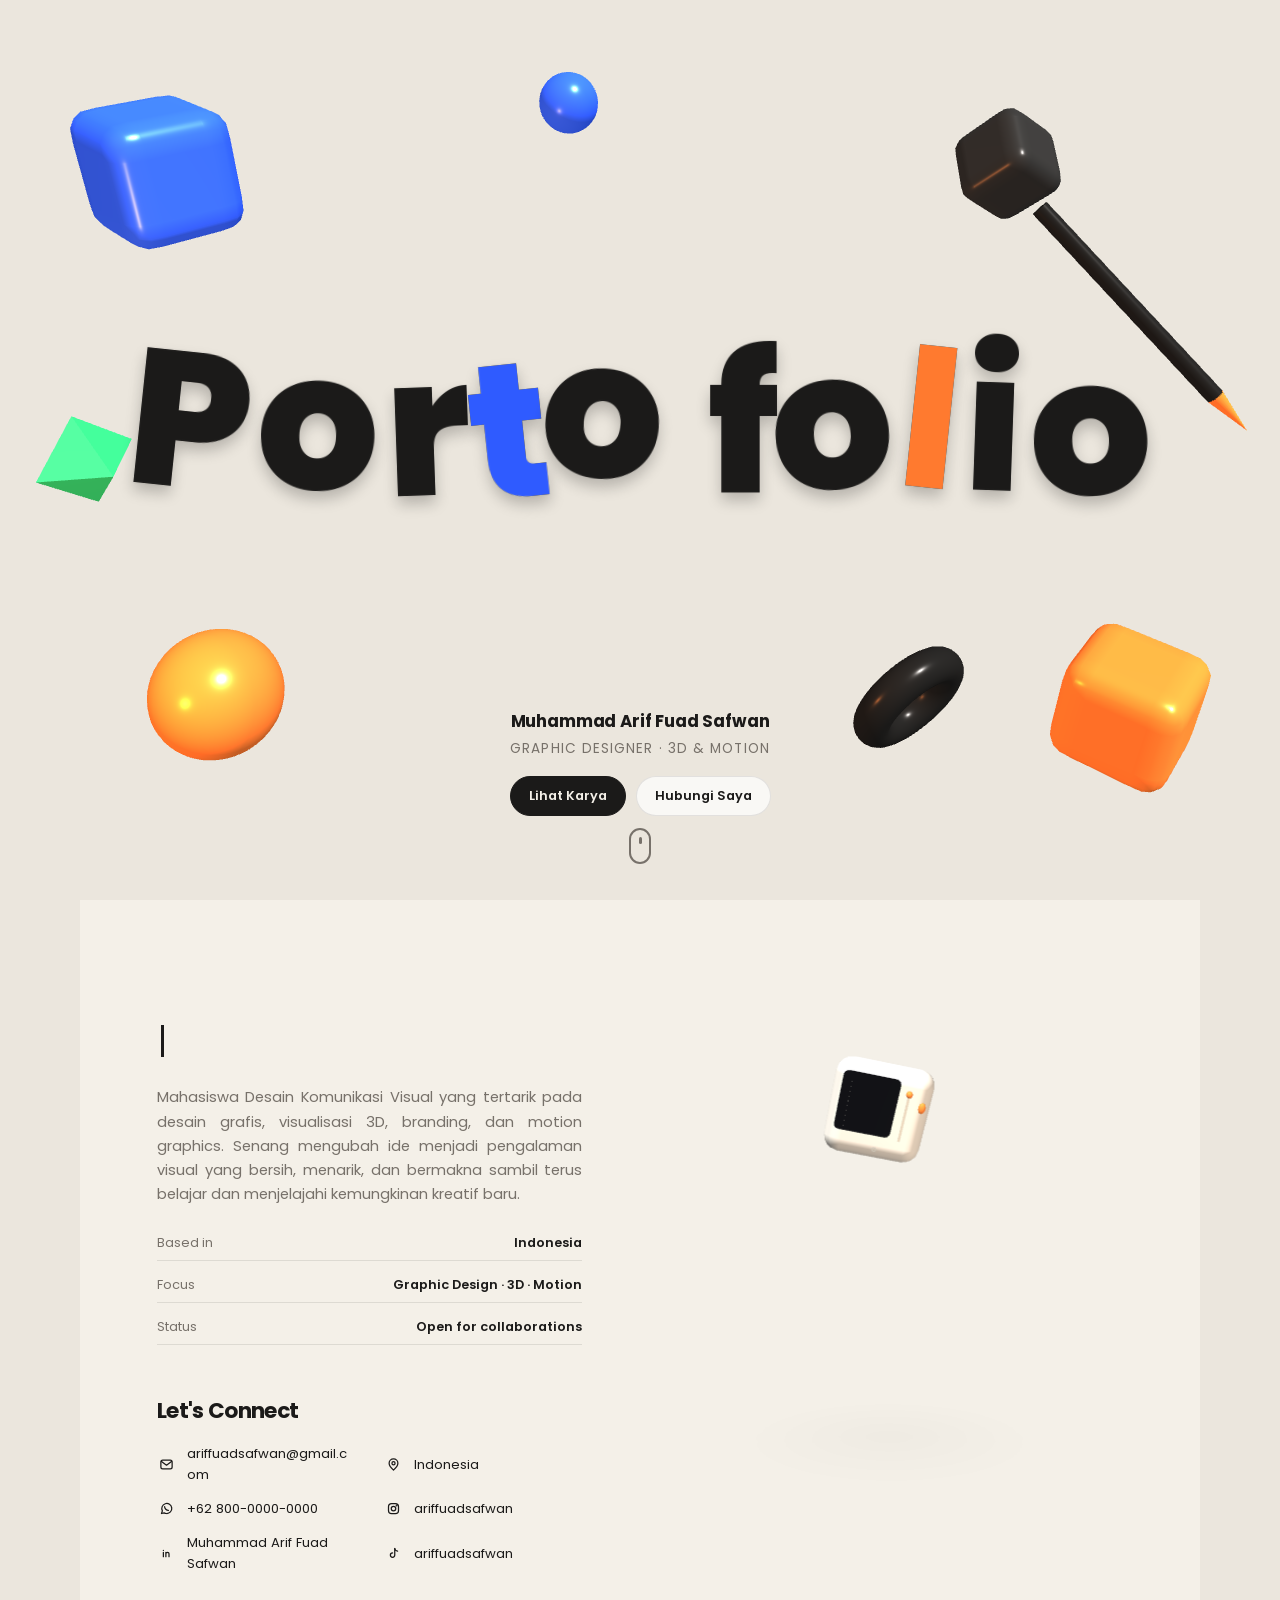
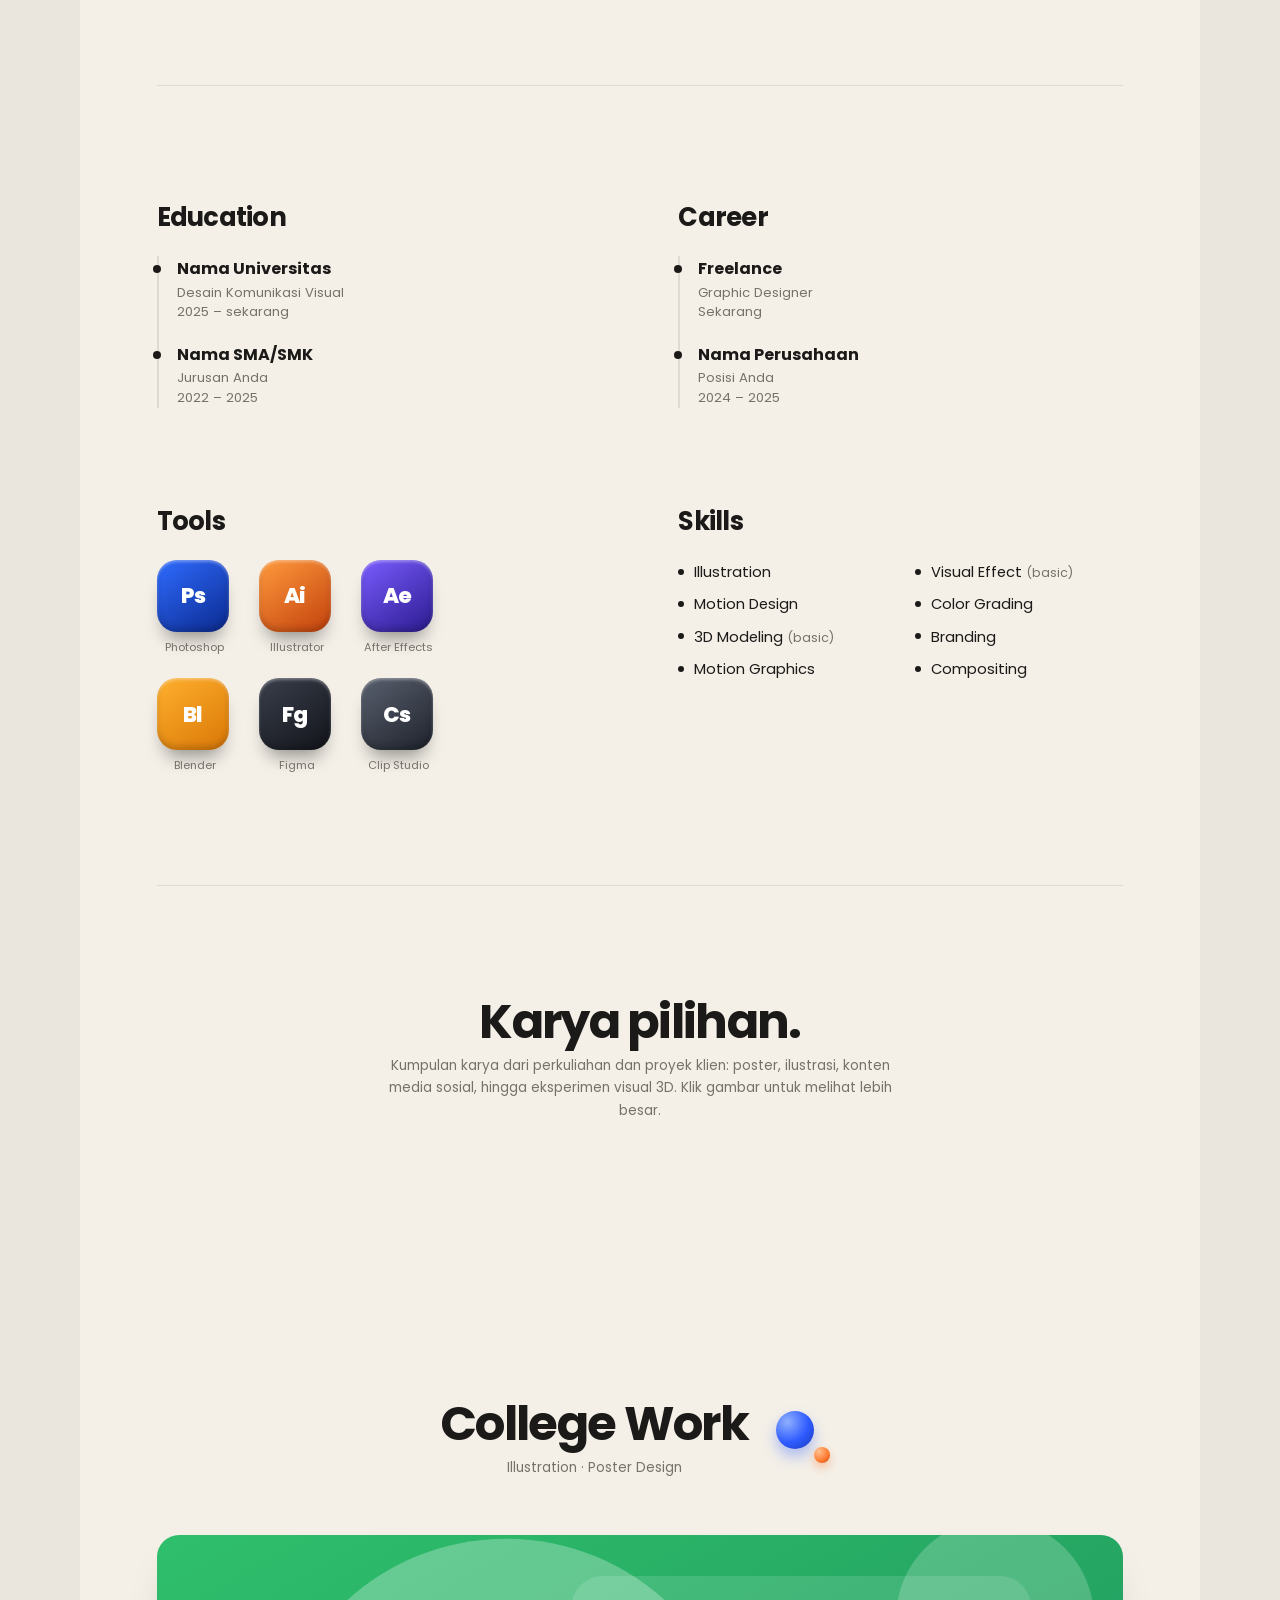
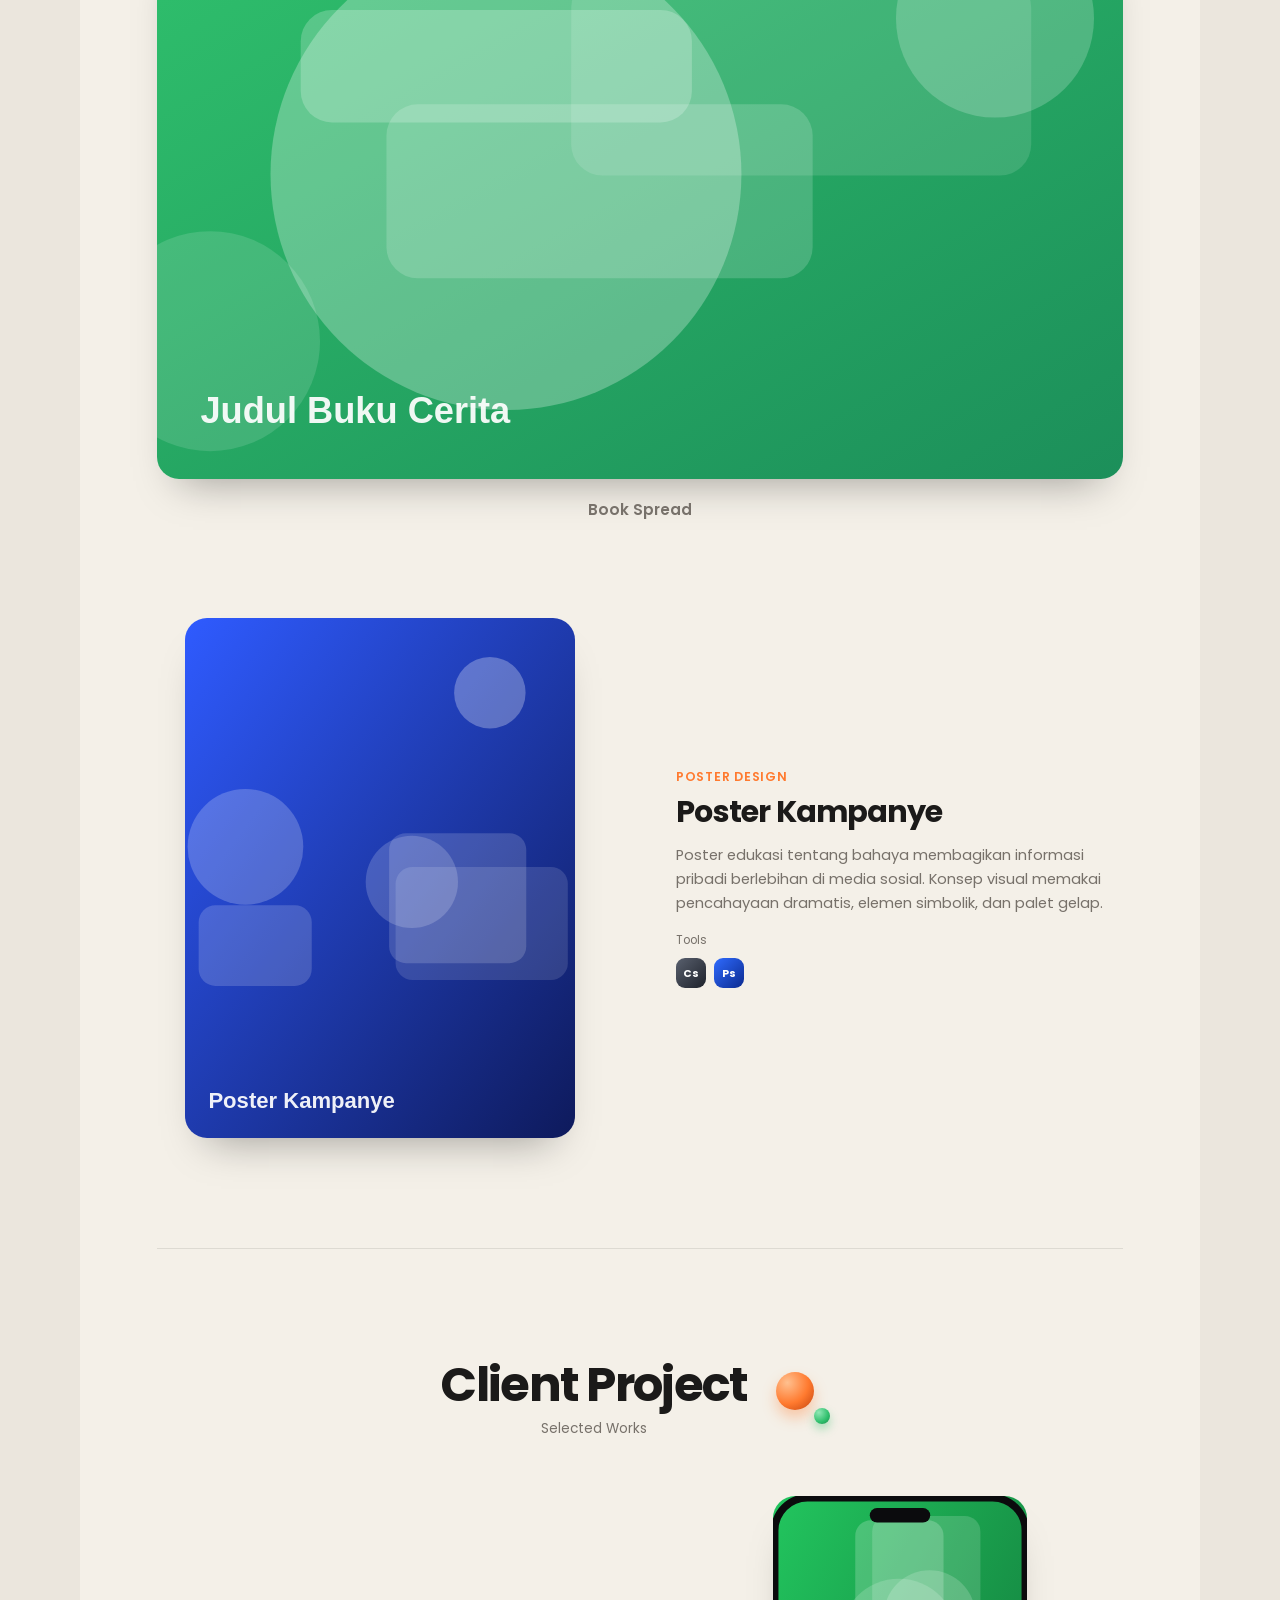
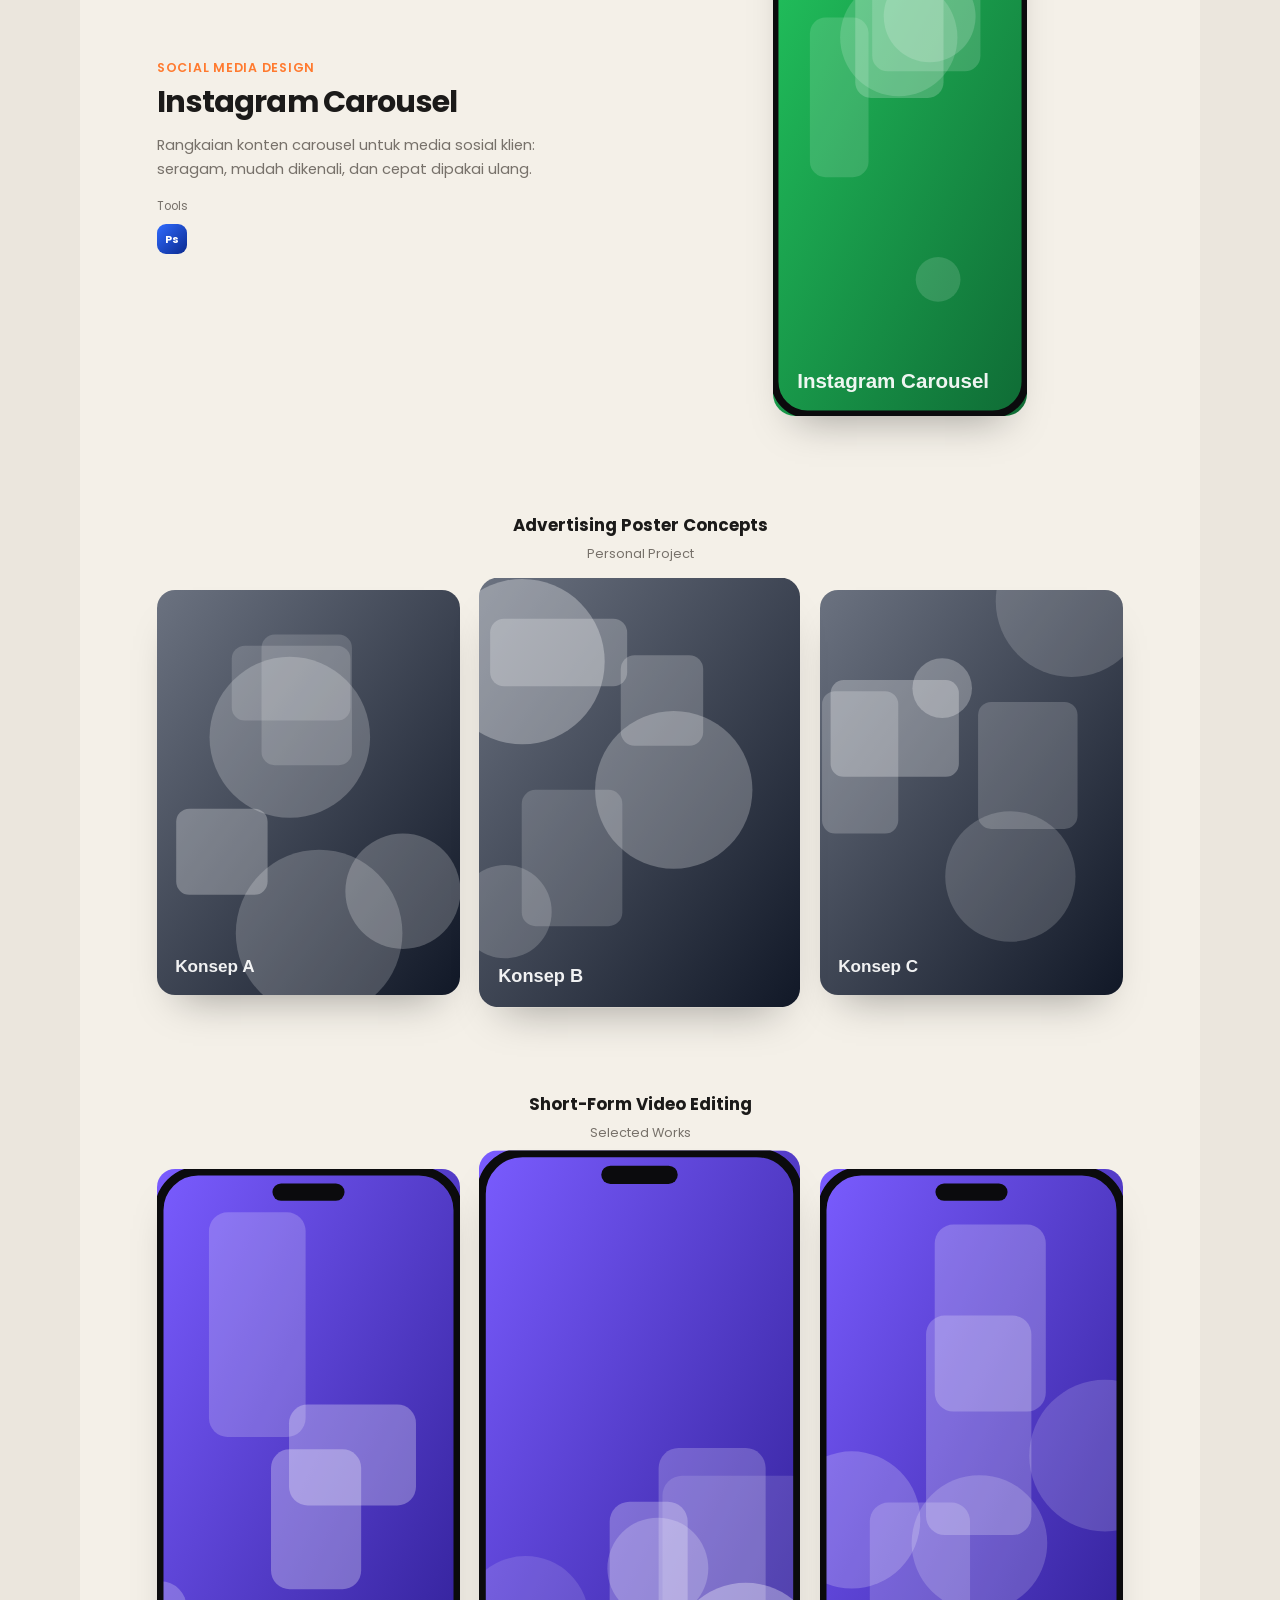
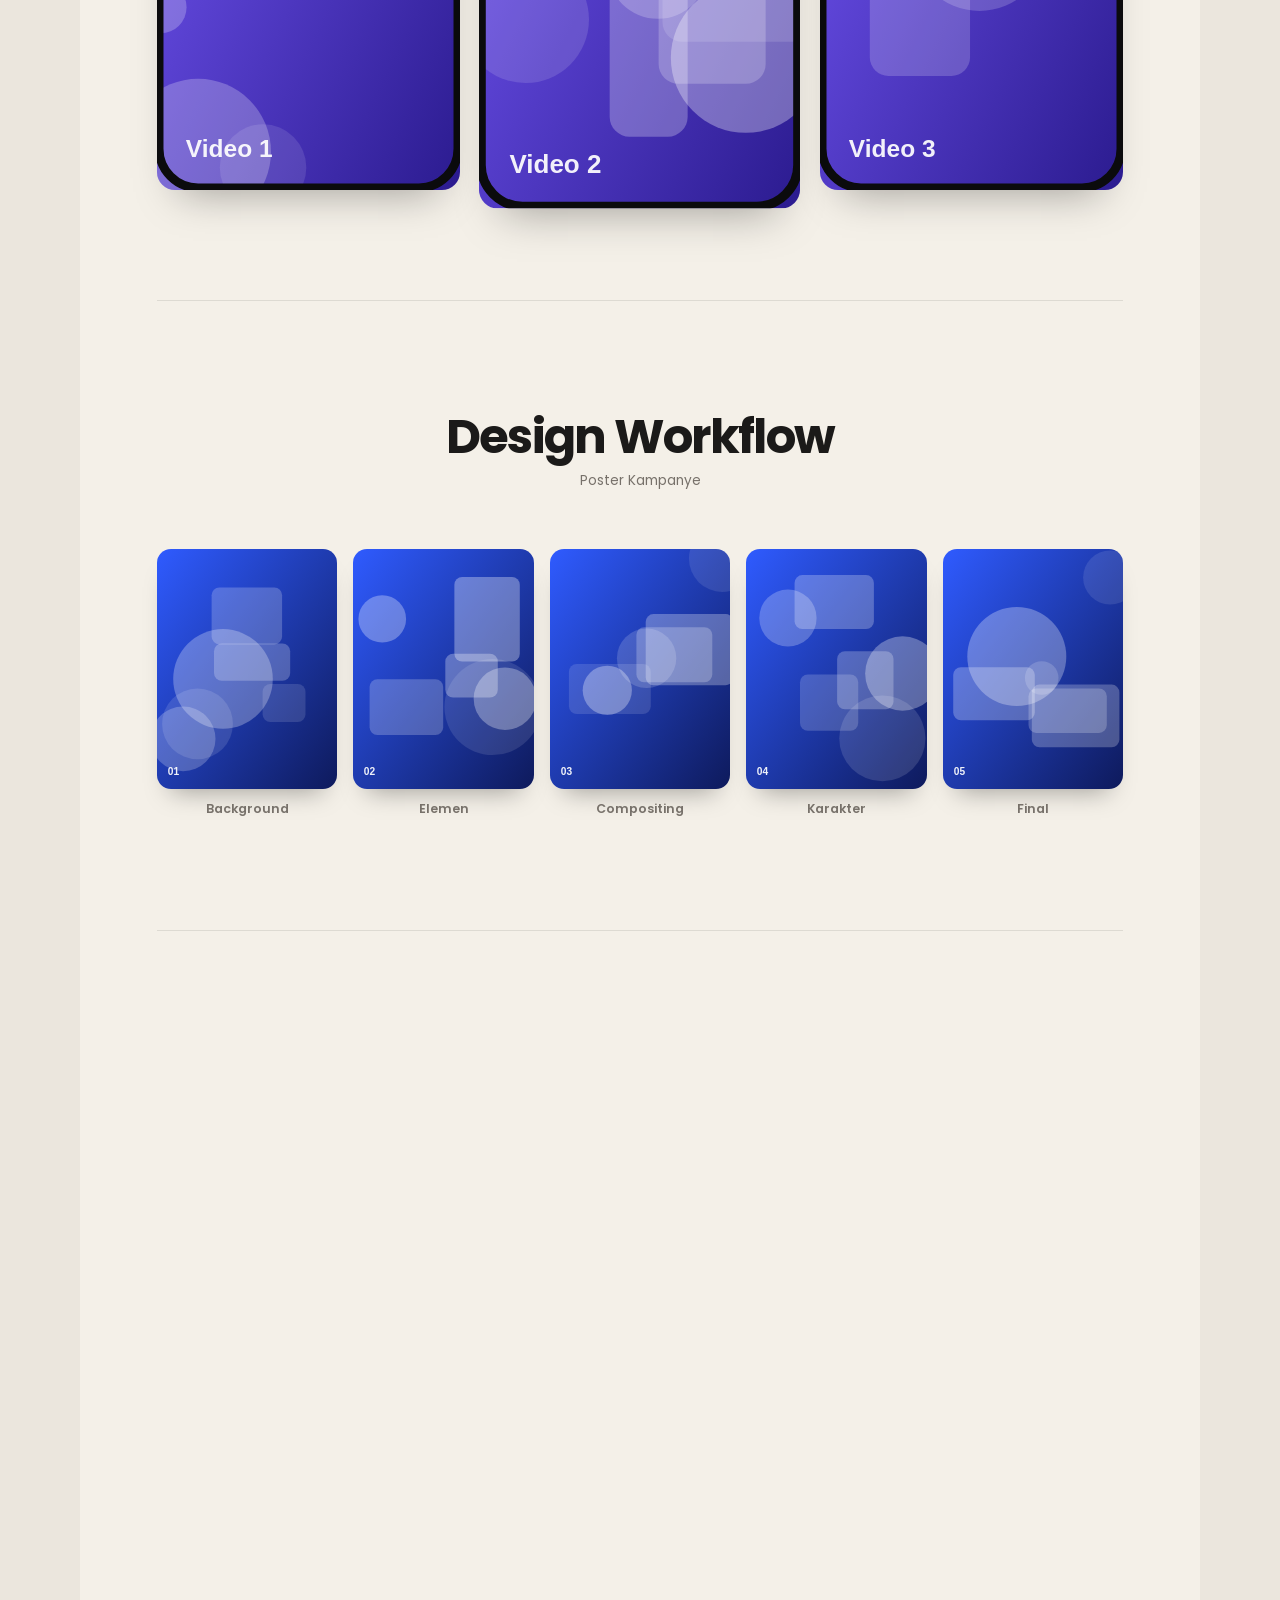
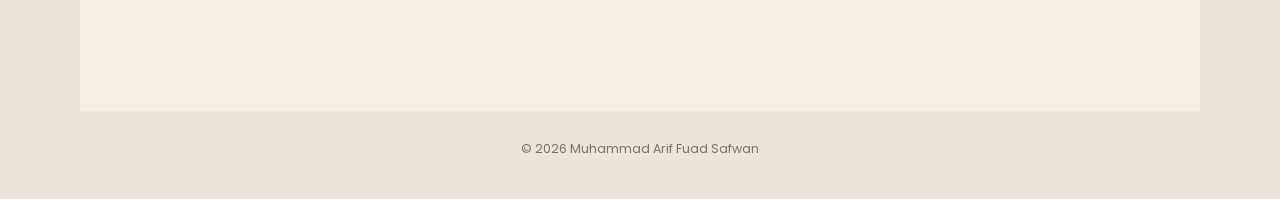
==== index.html @ a306074a "Add one-page portfolio site with 3D hero" ====
<!DOCTYPE html>
<html lang="id">
<head>
<meta charset="UTF-8">
<meta name="viewport" content="width=device-width, initial-scale=1">
<title>Muhammad Arif Fuad Safwan — Personal Portofolio</title>
<meta name="description" content="Portofolio Muhammad Arif Fuad Safwan — desain grafis, ilustrasi, branding, dan motion graphics.">
<meta name="author" content="Muhammad Arif Fuad Safwan">

<!-- Font Poppins (display=swap: teks tampil dulu dengan font cadangan, lalu berganti saat font siap) -->
<link rel="preconnect" href="https://fonts.googleapis.com">
<link rel="preconnect" href="https://fonts.gstatic.com" crossorigin>
<link rel="stylesheet" href="https://fonts.googleapis.com/css2?family=Poppins:wght@400;500;600;700;800&display=swap">

<!-- Favicon: SVG inline (bola biru + oranye). Ganti href dengan logo Anda, mis. "icons/logo.svg" -->
<link rel="icon" type="image/svg+xml" href="data:image/svg+xml,%3Csvg xmlns='http://www.w3.org/2000/svg' viewBox='0 0 64 64'%3E%3Crect width='64' height='64' rx='16' fill='%23f4f0e8'/%3E%3Ccircle cx='28' cy='28' r='15' fill='%232f5bff'/%3E%3Ccircle cx='46' cy='46' r='8' fill='%23ff7a2f'/%3E%3C/svg%3E">
<meta name="theme-color" content="#ebe6dd">

<!-- Pratinjau tautan (WhatsApp, LinkedIn, X, dll.) -->
<meta property="og:type" content="website">
<meta property="og:title" content="Muhammad Arif Fuad Safwan — Personal Portofolio">
<meta property="og:description" content="Desain grafis, ilustrasi, branding, dan motion graphics.">
<meta property="og:locale" content="id_ID">
<meta name="twitter:card" content="summary_large_image">
<!-- Setelah situs dipublikasikan, hapus tanda komentar dan isi alamat LENGKAP (harus diawali https://):
<meta property="og:url" content="https://alamat-situs-anda.com/">
<meta property="og:image" content="https://alamat-situs-anda.com/img/preview-1200x630.jpg">
<meta name="twitter:image" content="https://alamat-situs-anda.com/img/preview-1200x630.jpg">
<link rel="canonical" href="https://alamat-situs-anda.com/">
-->
<!-- Terapkan mode gerakan dari URL sebelum halaman digambar, agar tidak ada kedipan animasi. -->
<script>
  (function () {
    var q = new URLSearchParams(location.search).get("motion");
    if (q === "reduce") document.documentElement.classList.add("respect-rm");
    else if (q === "full") document.documentElement.classList.remove("respect-rm");
  }());
</script>
<style>
  :root {
    --bg: #ebe6dd;
    --sheet: #f4f0e8;
    --ink: #1b1a19;
    --muted: #77716a;
    --line: rgba(27, 26, 25, .1);
    --orange: #ff7a2f;
    --blue: #2f5bff;
    --green: #2fbf6c;
  }
  * { box-sizing: border-box; margin: 0; padding: 0; }
  html { scroll-behavior: smooth; }
  body {
    background: var(--bg); color: var(--ink);
    font-family: "Poppins", "Segoe UI", system-ui, -apple-system, sans-serif;
    line-height: 1.65; overflow-x: hidden;
  }
  a { color: inherit; }
  a:focus-visible { outline: 3px solid var(--blue); outline-offset: 3px; }
  img { display: block; max-width: 100%; }

  /* Hero 3D */
  .hero { position: relative; height: 100vh; min-height: 520px; display: grid; place-items: end center; overflow: hidden; }
  #heroCanvas { position: absolute; inset: 0; width: 100%; height: 100%; }
  .hero-cap { position: relative; text-align: center; padding-bottom: 36px; color: var(--muted); font-size: .85rem; letter-spacing: .08em; text-transform: uppercase; }
  .hero-cap b { display: block; color: var(--ink); letter-spacing: -.01em; text-transform: none; font-size: 1.05rem; margin-bottom: 2px; }
  .hero-cap i { display: block; margin: 12px auto 0; width: 22px; height: 36px; border: 2px solid var(--muted); border-radius: 12px; position: relative; }
  .hero-cap i::after { content: ""; position: absolute; left: 50%; top: 7px; width: 3px; height: 7px; margin-left: -1.5px; border-radius: 2px; background: var(--muted); animation: wheel 1.6s infinite; }
  .hero-actions { display: flex; justify-content: center; gap: 10px; margin-top: 16px; text-transform: none; letter-spacing: 0; }
  .btn { display: inline-flex; align-items: center; justify-content: center; min-height: 40px; padding: 0 18px; border-radius: 999px; border: 1px solid var(--line); background: rgba(255,255,255,.7); color: var(--ink); text-decoration: none; font-size: .8rem; font-weight: 600; letter-spacing: 0; transition: transform .2s, background .2s, border-color .2s; }
  .btn:hover { transform: translateY(-2px); border-color: var(--ink); }
  .btn.solid { background: var(--ink); border-color: var(--ink); color: var(--sheet); }
  .btn.solid:hover { background: var(--orange); border-color: var(--orange); }
  html.respect-rm .btn { transition: none; }
  @keyframes wheel { 0% { opacity: 1; transform: translateY(0); } 100% { opacity: 0; transform: translateY(10px); } }

  /* Lembar utama ala halaman Behance */
  .sheet { max-width: 1120px; margin: 0 auto; background: var(--sheet); padding: 0 clamp(18px, 6vw, 80px); }
  .block { padding: clamp(56px, 9vw, 110px) 0; border-top: 1px solid var(--line); }
  .block:first-child { border-top: 0; }
  h2.title { font-size: clamp(1.8rem, 4.5vw, 3rem); letter-spacing: -.035em; line-height: 1.1; text-align: center; }
  .sub { text-align: center; color: var(--muted); font-size: .85rem; margin: 6px auto 0; max-width: 58ch; }
  .title-wrap { position: relative; display: flex; justify-content: center; align-items: center; gap: 22px; margin-bottom: clamp(32px, 5vw, 56px); flex-wrap: wrap; }
  .title-wrap .t { text-align: center; }
  .orbs { position: relative; width: 70px; height: 56px; }
  .orb { position: absolute; border-radius: 50%; animation: float 5s ease-in-out infinite; }
  .orb.big { width: 38px; height: 38px; left: 6px; top: 0; background: radial-gradient(circle at 30% 28%, #8fb0ff, var(--blue) 55%, #1b3bb8); box-shadow: 0 8px 14px rgba(47, 91, 255, .35); }
  .orb.small { width: 16px; height: 16px; left: 44px; top: 36px; background: radial-gradient(circle at 30% 28%, #ffc08f, var(--orange) 60%, #c2410c); box-shadow: 0 5px 10px rgba(255, 122, 47, .4); animation-delay: -2s; }
  .orbs.swap .orb.big { background: radial-gradient(circle at 30% 28%, #ffc08f, var(--orange) 55%, #c2410c); box-shadow: 0 8px 14px rgba(255, 122, 47, .35); }
  .orbs.swap .orb.small { background: radial-gradient(circle at 30% 28%, #8fe8b5, var(--green) 60%, #17894a); box-shadow: 0 5px 10px rgba(47, 191, 108, .4); }
  @keyframes float { 0%, 100% { transform: translateY(0); } 50% { transform: translateY(-8px); } }

  /* Profil (meniru contoh): teks di kiri, perangkat 3D di kanan */
  .hello { display: grid; grid-template-columns: 1fr 1.15fr; gap: clamp(20px, 4vw, 56px); align-items: center; }
  .hello h2 { font-size: clamp(1.8rem, 3.4vw, 2.4rem); letter-spacing: -.03em; margin-bottom: 12px; min-height: 1.2em; }
  .caret { display: inline-block; width: 3px; height: .85em; margin-left: 4px; background: currentColor; vertical-align: -.06em; animation: blink 1s steps(1) infinite; }
  @keyframes blink { 50% { opacity: 0; } }
  .hello p { color: var(--muted); text-align: justify; max-width: 470px; font-size: .92rem; }
  .facts { list-style: none; display: grid; gap: 6px; margin-top: 18px; max-width: 430px; }
  .facts li { display: flex; justify-content: space-between; gap: 18px; padding: 7px 0; border-bottom: 1px solid var(--line); font-size: .8rem; }
  .facts span { color: var(--muted); }
  .facts b { font-weight: 600; text-align: right; }
  .device3d { position: relative; width: 100%; max-width: 620px; aspect-ratio: 1; justify-self: center; }
  #deviceCanvas { position: absolute; inset: 0; width: 100%; height: 100%; }
  .device { position: absolute; left: 50%; top: 50%; width: 52%; aspect-ratio: 1; margin: -26% 0 0 -26%; border-radius: 34px; background: linear-gradient(145deg, #fff, #ddd6c9); box-shadow: 0 30px 40px -16px rgba(0,0,0,.28), inset 0 -6px 10px rgba(0,0,0,.06); transform: rotate(-12deg); }
  .device::before { content: ""; position: absolute; inset: 14% 16% 22% 12%; border-radius: 18px; background: #14151a; }
  .device::after { content: ""; position: absolute; right: 10%; top: 28%; width: 9%; height: 9%; border-radius: 50%; background: var(--orange); box-shadow: 0 34px 0 -1px var(--orange); }
  .device3d.ok .device { display: none; }
  .connect { margin-top: clamp(28px, 4vw, 48px); }
  .connect h3 { font-size: 1.35rem; letter-spacing: -.03em; margin-bottom: 14px; }
  .connect ul { list-style: none; display: grid; grid-template-columns: repeat(2, minmax(0, 1fr)); gap: 12px 28px; max-width: 460px; }
  .connect li { display: flex; align-items: center; gap: 10px; font-size: .82rem; min-width: 0; }
  .connect li span { min-width: 0; overflow-wrap: anywhere; }
  .ico { flex: none; width: 20px; height: 20px; display: grid; place-items: center; color: var(--ink); font-style: normal; font-size: .7rem; font-weight: 700; }
  .connect a { text-decoration: none; }
  .connect a:hover { color: var(--orange); }
  @media (max-width: 520px) { .connect ul { grid-template-columns: 1fr; } }

  /* Education / career */
  .two { display: grid; grid-template-columns: 1fr 1fr; gap: clamp(28px, 6vw, 80px); }
  .two h3 { font-size: 1.6rem; letter-spacing: -.03em; margin-bottom: 18px; }
  .tl { list-style: none; border-left: 2px solid var(--line); padding-left: 18px; }
  .tl li { position: relative; margin-bottom: 20px; }
  .tl li::before { content: ""; position: absolute; left: -24px; top: 9px; width: 8px; height: 8px; border-radius: 50%; background: var(--ink); }
  .tl strong { display: block; font-size: 1rem; }
  .tl small { display: block; color: var(--muted); font-size: .82rem; line-height: 1.5; }

  /* Tools */
  .tools { display: grid; grid-template-columns: repeat(3, 76px); gap: 22px 26px; margin-top: 4px; }
  .tool { text-align: center; font-size: .7rem; color: var(--muted); }
  .tile { width: 72px; height: 72px; border-radius: 20px; display: grid; place-items: center; color: #fff; font-weight: 800; font-size: 1.35rem; letter-spacing: -.04em; margin-bottom: 6px;
          box-shadow: 0 14px 18px -8px rgba(0,0,0,.4), inset 0 2px 3px rgba(255,255,255,.35), inset 0 -4px 6px rgba(0,0,0,.18);
          transition: transform .3s; }
  .tool:hover .tile { transform: translateY(-6px) rotate(-4deg); }
  .skills { list-style: none; columns: 2; column-gap: 28px; font-size: .92rem; }
  .skills li { break-inside: avoid; margin-bottom: 8px; padding-left: 16px; position: relative; }
  .skills li::before { content: ""; position: absolute; left: 0; top: .6em; width: 6px; height: 6px; border-radius: 50%; background: var(--ink); }
  .skills em { color: var(--muted); font-style: normal; font-size: .78rem; }

  /* Karya */
  .work { margin-bottom: clamp(56px, 8vw, 96px); }
  .work:last-child { margin-bottom: 0; }
  .work .img { border-radius: 22px; width: 100%; box-shadow: 0 24px 40px -22px rgba(0,0,0,.35); }
  .work.wide .cap { text-align: center; margin-top: 18px; color: var(--muted); font-weight: 600; font-size: .95rem; }
  .work.split { display: grid; grid-template-columns: 1fr 1fr; gap: clamp(24px, 6vw, 72px); align-items: center; }
  .work.split.rev .media { order: 2; }
  .work.split .media { display: grid; place-items: center; }
  .work.split .media .img { max-height: 520px; width: auto; max-width: 100%; }
  .work .txt h3 { font-size: clamp(1.3rem, 2.8vw, 1.9rem); letter-spacing: -.03em; line-height: 1.2; }
  .work .txt .kicker { color: var(--orange); font-weight: 600; font-size: .78rem; letter-spacing: .06em; text-transform: uppercase; margin-bottom: 6px; }
  .work .txt p { color: var(--muted); font-size: .92rem; margin: 12px 0 16px; }
  .work .mini { font-size: .72rem; color: var(--muted); margin-bottom: 8px; }
  .mini-tools { display: flex; gap: 8px; }
  .mini-tools b { width: 30px; height: 30px; border-radius: 9px; display: grid; place-items: center; color: #fff; font-size: .66rem; }
  .work.row .head { text-align: center; margin-bottom: 24px; }
  .work.row .head h3 { font-size: 1.05rem; }
  .work.row .head span { color: var(--muted); font-size: .8rem; }
  .row3 { display: grid; grid-template-columns: repeat(3, 1fr); gap: clamp(10px, 2.5vw, 28px); align-items: center; }
  .row3 .img { border-radius: 18px; }
  .row3 .img:nth-child(2) { transform: scale(1.06); }

  /* Workflow */
  .wf { display: grid; grid-template-columns: repeat(5, minmax(0, 1fr)); gap: 16px; }
  .wf figure { text-align: center; }
  .wf img { border-radius: 14px; width: 100%; box-shadow: 0 16px 24px -14px rgba(0,0,0,.35); }
  .wf figcaption { margin-top: 10px; font-size: .78rem; color: var(--muted); font-weight: 600; }

  /* Kontak */
  /* Let's Collaborate: judul blur-in + pil kontak melayang (meniru contoh) */
  .collab { text-align: center; }
  .stage { position: relative; width: 100%; max-width: 940px; height: clamp(440px, 64vh, 560px); margin: 0 auto; }
  .cl { position: absolute; left: 50%; top: 52%; transform: translate(-50%, -50%); width: 100%; font-size: clamp(2rem, 6.4vw, 4.2rem); font-weight: 800; letter-spacing: -.04em; line-height: 1.08; }
  .cl .w, .stage .chip { opacity: 0; filter: blur(14px); transition: opacity .8s ease var(--od, 0s), filter .8s ease var(--od, 0s), transform .9s cubic-bezier(.2, .8, .2, 1) var(--od, 0s); }
  .cl .w { display: inline-block; transform: translateY(14px); }
  .stage.on .cl .w { opacity: 1; filter: none; transform: none; transition-delay: var(--d, 0s); }
  .stage ul { list-style: none; }
  .stage .chip { position: absolute; left: var(--x); top: var(--y); transform: translate(-50%, -50%) translateY(14px) scale(.92); }
  .stage.on .chip { opacity: 1; filter: none; transform: translate(-50%, -50%); transition-delay: var(--d, 0s); }
  .pill { display: flex; align-items: center; gap: 9px; padding: 6px 15px 6px 6px; border-radius: 999px; background: rgba(255, 255, 255, .72); border: 1px solid var(--line); box-shadow: 0 10px 22px -12px rgba(0, 0, 0, .3); font-size: .82rem; white-space: nowrap; color: var(--ink); text-decoration: none; animation: bob 5.2s ease-in-out infinite; animation-delay: var(--fd, 0s); }
  a.pill:hover { border-color: var(--orange); color: var(--orange); }
  .stage:not(.on) .pill { animation-play-state: paused; }
  .pill .pi { flex: none; width: 26px; height: 26px; border-radius: 50%; background: var(--ink); color: var(--sheet); display: grid; place-items: center; font-size: .6rem; font-weight: 700; }
  @keyframes bob { 0%, 100% { transform: translateY(0); } 50% { transform: translateY(-6px); } }
  .stage.static .pill { animation: none; }
  .stage.static .w, .stage.static .chip { transition: none; }
  .ico svg { width: 15px; height: 15px; }
  .cv { display: inline-flex; align-items: center; gap: 8px; margin-top: 28px; padding: 12px 26px; border-radius: 999px; background: var(--ink); color: var(--sheet); text-decoration: none; font-weight: 600; font-size: .9rem; transition: transform .25s ease, background .25s ease; }
  .cv:hover { transform: translateY(-2px); background: var(--orange); }
  .cv[hidden] { display: none; }
  html.respect-rm .cv { transition: none; }
  @media (max-width: 640px) {
    .stage { height: 520px; }
    .stage .chip { left: var(--mx); top: var(--my); }
    .pill { font-size: .76rem; }
  }
  footer { text-align: center; padding: 28px 16px 40px; color: var(--muted); font-size: .78rem; }

  /* Lightbox */
  .zoomable { cursor: zoom-in; }
  .lb { position: fixed; inset: 0; z-index: 50; background: rgba(15, 14, 13, .93); display: grid; grid-template-rows: 1fr auto; place-items: center; padding: 56px 12px 18px; }
  .lb[hidden] { display: none; }
  .lb figure { display: contents; }
  .lb img { max-width: min(94vw, 1200px); max-height: calc(100vh - 150px); object-fit: contain; border-radius: 12px; box-shadow: 0 30px 60px rgba(0,0,0,.5); touch-action: pan-y; }
  .lb .meta { color: #d8d2c8; font-size: .85rem; text-align: center; padding-top: 14px; }
  .lb .meta span { color: #9a948a; margin-left: 10px; }
  .lb button { position: absolute; width: 46px; height: 46px; border-radius: 50%; border: 0; background: rgba(255,255,255,.14); color: #fff; font-size: 1.4rem; cursor: pointer; display: grid; place-items: center; transition: background .2s; }
  .lb button:hover { background: rgba(255,255,255,.28); }
  .lb button:focus-visible { outline: 3px solid #8fb0ff; outline-offset: 2px; }
  .lb button[hidden] { display: none; }
  .lb .x { top: 12px; right: 12px; }
  .lb .p { left: 12px; top: 50%; transform: translateY(-50%); }
  .lb .n { right: 12px; top: 50%; transform: translateY(-50%); }
  @media (max-width: 760px) { .lb .p, .lb .n { top: auto; bottom: 14px; transform: none; } .lb .p { left: 14px; } .lb .n { right: 14px; } }

  .reveal { opacity: 0; transform: translateY(26px); transition: opacity .8s ease, transform .8s ease; }
  .reveal.in { opacity: 1; transform: none; }
  /* Diterapkan lewat class agar ?motion=reduce juga mematikan animasi CSS,
     bukan hanya saat sistem operasi meminta "kurangi gerakan". */
  html.respect-rm { scroll-behavior: auto; }
  html.respect-rm .reveal { opacity: 1; transform: none; transition: none; }
  html.respect-rm .orb, html.respect-rm .hero-cap i::after, html.respect-rm .caret, html.respect-rm .pill { animation: none; }
  @media (max-width: 760px) {
    .hello, .two, .work.split { grid-template-columns: 1fr; }
    .work.split.rev .media { order: 0; }
    .device { margin-top: 10px; }
    .wf { display: flex; overflow-x: auto; scroll-snap-type: x mandatory; gap: 12px; padding-bottom: 10px; }
    .wf figure { flex: 0 0 62%; scroll-snap-align: start; }
    .row3 .img:nth-child(2) { transform: none; }
  }
</style>
</head>
<body>

<section class="hero" id="hero" aria-label="Sampul">
  <canvas id="heroCanvas" aria-hidden="true"></canvas>
  <div class="hero-cap">
    <b id="heroName"></b><span id="heroLine"></span>
    <div class="hero-actions">
      <a class="btn solid" href="#works">Lihat Karya</a>
      <a class="btn" href="#contact">Hubungi Saya</a>
    </div>
    <i aria-hidden="true"></i>
  </div>
</section>

<main class="sheet">

  <section class="block" id="hello">
    <div class="hello">
      <div class="hl">
        <h2 id="helloTitle" aria-label="Hello!"><span id="typed" aria-hidden="true"></span><i class="caret" aria-hidden="true"></i></h2>
        <p class="reveal" id="bio"></p>
        <ul class="facts reveal" id="facts"></ul>
        <div class="connect reveal">
          <h3>Let's Connect</h3>
          <ul id="connect"></ul>
        </div>
      </div>
      <div class="device3d" id="deviceWrap" aria-hidden="true">
        <div class="device"></div>
        <canvas id="deviceCanvas"></canvas>
      </div>
    </div>
  </section>

  <section class="block" id="about">
    <div class="two">
      <div class="reveal"><h3>Education</h3><ul class="tl" id="education"></ul></div>
      <div class="reveal"><h3>Career</h3><ul class="tl" id="career"></ul></div>
    </div>
    <div class="two" style="margin-top:clamp(40px,6vw,72px)">
      <div class="reveal"><h3>Tools</h3><div class="tools" id="tools"></div></div>
      <div class="reveal"><h3>Skills</h3><ul class="skills" id="skills"></ul></div>
    </div>
  </section>

  <section class="block" id="works-intro">
    <div class="title-wrap reveal"><div class="t"><h2 class="title">Karya pilihan.</h2><p class="sub">Kumpulan karya dari perkuliahan dan proyek klien: poster, ilustrasi, konten media sosial, hingga eksperimen visual 3D. Klik gambar untuk melihat lebih besar.</p></div></div>
  </section>

  <div id="works"></div>

  <section class="block" id="workflow">
    <div class="title-wrap reveal"><div class="t"><h2 class="title">Design Workflow</h2><p class="sub" id="wfSub"></p></div></div>
    <div class="wf reveal" id="wf"></div>
  </section>

  <section class="block collab" id="contact">
    <div class="stage" id="stage">
      <h2 class="cl" id="clTitle"><span class="w" style="--d:0s;--od:.3s">Let's</span> <span class="w" style="--d:.22s;--od:0s">Collaborate</span></h2>
      <ul id="chips"></ul>
    </div>
    <a class="cv reveal" id="cv" href="#" hidden download>Unduh CV (PDF)</a>
  </section>
</main>

<footer id="footer"></footer>

<div class="lb" id="lb" role="dialog" aria-modal="true" aria-label="Tampilan gambar diperbesar" hidden>
  <button class="x" id="lbClose" type="button" aria-label="Tutup">&times;</button>
  <button class="p" id="lbPrev" type="button" aria-label="Gambar sebelumnya">&#8249;</button>
  <img id="lbImg" alt="">
  <button class="n" id="lbNext" type="button" aria-label="Gambar berikutnya">&#8250;</button>
  <div class="meta"><b id="lbCap" style="font-weight:600"></b><span id="lbCount"></span></div>
</div>

<script>
/* three.js r128 — disatukan ke file ini */
/**
 * @license
 * Copyright 2010-2021 Three.js Authors
 * SPDX-License-Identifier: MIT
 */
!function(t,e){"object"==typeof exports&&"undefined"!=typeof module?e(exports):"function"==typeof define&&define.amd?define(["exports"],e):e((t="undefined"!=typeof globalThis?globalThis:t||self).THREE={})}(this,(function(t){"use strict";const e="128",n=100,i=300,r=301,s=302,a=303,o=304,l=306,c=307,h=1e3,u=1001,d=1002,p=1003,m=1004,f=1005,g=1006,v=1007,y=1008,x=1009,_=1012,w=1014,b=1015,M=1016,S=1020,T=1022,E=1023,A=1026,L=1027,R=33776,C=33777,P=33778,D=33779,I=35840,N=35841,B=35842,z=35843,F=37492,O=37496,H=2300,G=2301,U=2302,k=2400,V=2401,W=2402,j=2500,q=2501,X=3e3,Y=3001,Z=3007,J=3002,Q=3004,K=3005,$=3006,tt=7680,et=35044,nt=35048,it="300 es";class rt{addEventListener(t,e){void 0===this._listeners&&(this._listeners={});const n=this._listeners;void 0===n[t]&&(n[t]=[]),-1===n[t].indexOf(e)&&n[t].push(e)}hasEventListener(t,e){if(void 0===this._listeners)return!1;const n=this._listeners;return void 0!==n[t]&&-1!==n[t].indexOf(e)}removeEventListener(t,e){if(void 0===this._listeners)return;const n=this._listeners[t];if(void 0!==n){const t=n.indexOf(e);-1!==t&&n.splice(t,1)}}dispatchEvent(t){if(void 0===this._listeners)return;const e=this._listeners[t.type];if(void 0!==e){t.target=this;const n=e.slice(0);for(let e=0,i=n.length;e<i;e++)n[e].call(this,t);t.target=null}}}const st=[];for(let t=0;t<256;t++)st[t]=(t<16?"0":"")+t.toString(16);let at=1234567;const ot=Math.PI/180,lt=180/Math.PI;function ct(){const t=4294967295*Math.random()|0,e=4294967295*Math.random()|0,n=4294967295*Math.random()|0,i=4294967295*Math.random()|0;return(st[255&t]+st[t>>8&255]+st[t>>16&255]+st[t>>24&255]+"-"+st[255&e]+st[e>>8&255]+"-"+st[e>>16&15|64]+st[e>>24&255]+"-"+st[63&n|128]+st[n>>8&255]+"-"+st[n>>16&255]+st[n>>24&255]+st[255&i]+st[i>>8&255]+st[i>>16&255]+st[i>>24&255]).toUpperCase()}function ht(t,e,n){return Math.max(e,Math.min(n,t))}function ut(t,e){return(t%e+e)%e}function dt(t,e,n){return(1-n)*t+n*e}function pt(t){return 0==(t&t-1)&&0!==t}function mt(t){return Math.pow(2,Math.ceil(Math.log(t)/Math.LN2))}function ft(t){return Math.pow(2,Math.floor(Math.log(t)/Math.LN2))}var gt=Object.freeze({__proto__:null,DEG2RAD:ot,RAD2DEG:lt,generateUUID:ct,clamp:ht,euclideanModulo:ut,mapLinear:function(t,e,n,i,r){return i+(t-e)*(r-i)/(n-e)},inverseLerp:function(t,e,n){return t!==e?(n-t)/(e-t):0},lerp:dt,damp:function(t,e,n,i){return dt(t,e,1-Math.exp(-n*i))},pingpong:function(t,e=1){return e-Math.abs(ut(t,2*e)-e)},smoothstep:function(t,e,n){return t<=e?0:t>=n?1:(t=(t-e)/(n-e))*t*(3-2*t)},smootherstep:function(t,e,n){return t<=e?0:t>=n?1:(t=(t-e)/(n-e))*t*t*(t*(6*t-15)+10)},randInt:function(t,e){return t+Math.floor(Math.random()*(e-t+1))},randFloat:function(t,e){return t+Math.random()*(e-t)},randFloatSpread:function(t){return t*(.5-Math.random())},seededRandom:function(t){return void 0!==t&&(at=t%2147483647),at=16807*at%2147483647,(at-1)/2147483646},degToRad:function(t){return t*ot},radToDeg:function(t){return t*lt},isPowerOfTwo:pt,ceilPowerOfTwo:mt,floorPowerOfTwo:ft,setQuaternionFromProperEuler:function(t,e,n,i,r){const s=Math.cos,a=Math.sin,o=s(n/2),l=a(n/2),c=s((e+i)/2),h=a((e+i)/2),u=s((e-i)/2),d=a((e-i)/2),p=s((i-e)/2),m=a((i-e)/2);switch(r){case"XYX":t.set(o*h,l*u,l*d,o*c);break;case"YZY":t.set(l*d,o*h,l*u,o*c);break;case"ZXZ":t.set(l*u,l*d,o*h,o*c);break;case"XZX":t.set(o*h,l*m,l*p,o*c);break;case"YXY":t.set(l*p,o*h,l*m,o*c);break;case"ZYZ":t.set(l*m,l*p,o*h,o*c);break;default:console.warn("THREE.MathUtils: .setQuaternionFromProperEuler() encountered an unknown order: "+r)}}});class vt{constructor(t=0,e=0){this.x=t,this.y=e}get width(){return this.x}set width(t){this.x=t}get height(){return this.y}set height(t){this.y=t}set(t,e){return this.x=t,this.y=e,this}setScalar(t){return this.x=t,this.y=t,this}setX(t){return this.x=t,this}setY(t){return this.y=t,this}setComponent(t,e){switch(t){case 0:this.x=e;break;case 1:this.y=e;break;default:throw new Error("index is out of range: "+t)}return this}getComponent(t){switch(t){case 0:return this.x;case 1:return this.y;default:throw new Error("index is out of range: "+t)}}clone(){return new this.constructor(this.x,this.y)}copy(t){return this.x=t.x,this.y=t.y,this}add(t,e){return void 0!==e?(console.warn("THREE.Vector2: .add() now only accepts one argument. Use .addVectors( a, b ) instead."),this.addVectors(t,e)):(this.x+=t.x,this.y+=t.y,this)}addScalar(t){return this.x+=t,this.y+=t,this}addVectors(t,e){return this.x=t.x+e.x,this.y=t.y+e.y,this}addScaledVector(t,e){return this.x+=t.x*e,this.y+=t.y*e,this}sub(t,e){return void 0!==e?(console.warn("THREE.Vector2: .sub() now only accepts one argument. Use .subVectors( a, b ) instead."),this.subVectors(t,e)):(this.x-=t.x,this.y-=t.y,this)}subScalar(t){return this.x-=t,this.y-=t,this}subVectors(t,e){return this.x=t.x-e.x,this.y=t.y-e.y,this}multiply(t){return this.x*=t.x,this.y*=t.y,this}multiplyScalar(t){return this.x*=t,this.y*=t,this}divide(t){return this.x/=t.x,this.y/=t.y,this}divideScalar(t){return this.multiplyScalar(1/t)}applyMatrix3(t){const e=this.x,n=this.y,i=t.elements;return this.x=i[0]*e+i[3]*n+i[6],this.y=i[1]*e+i[4]*n+i[7],this}min(t){return this.x=Math.min(this.x,t.x),this.y=Math.min(this.y,t.y),this}max(t){return this.x=Math.max(this.x,t.x),this.y=Math.max(this.y,t.y),this}clamp(t,e){return this.x=Math.max(t.x,Math.min(e.x,this.x)),this.y=Math.max(t.y,Math.min(e.y,this.y)),this}clampScalar(t,e){return this.x=Math.max(t,Math.min(e,this.x)),this.y=Math.max(t,Math.min(e,this.y)),this}clampLength(t,e){const n=this.length();return this.divideScalar(n||1).multiplyScalar(Math.max(t,Math.min(e,n)))}floor(){return this.x=Math.floor(this.x),this.y=Math.floor(this.y),this}ceil(){return this.x=Math.ceil(this.x),this.y=Math.ceil(this.y),this}round(){return this.x=Math.round(this.x),this.y=Math.round(this.y),this}roundToZero(){return this.x=this.x<0?Math.ceil(this.x):Math.floor(this.x),this.y=this.y<0?Math.ceil(this.y):Math.floor(this.y),this}negate(){return this.x=-this.x,this.y=-this.y,this}dot(t){return this.x*t.x+this.y*t.y}cross(t){return this.x*t.y-this.y*t.x}lengthSq(){return this.x*this.x+this.y*this.y}length(){return Math.sqrt(this.x*this.x+this.y*this.y)}manhattanLength(){return Math.abs(this.x)+Math.abs(this.y)}normalize(){return this.divideScalar(this.length()||1)}angle(){return Math.atan2(-this.y,-this.x)+Math.PI}distanceTo(t){return Math.sqrt(this.distanceToSquared(t))}distanceToSquared(t){const e=this.x-t.x,n=this.y-t.y;return e*e+n*n}manhattanDistanceTo(t){return Math.abs(this.x-t.x)+Math.abs(this.y-t.y)}setLength(t){return this.normalize().multiplyScalar(t)}lerp(t,e){return this.x+=(t.x-this.x)*e,this.y+=(t.y-this.y)*e,this}lerpVectors(t,e,n){return this.x=t.x+(e.x-t.x)*n,this.y=t.y+(e.y-t.y)*n,this}equals(t){return t.x===this.x&&t.y===this.y}fromArray(t,e=0){return this.x=t[e],this.y=t[e+1],this}toArray(t=[],e=0){return t[e]=this.x,t[e+1]=this.y,t}fromBufferAttribute(t,e,n){return void 0!==n&&console.warn("THREE.Vector2: offset has been removed from .fromBufferAttribute()."),this.x=t.getX(e),this.y=t.getY(e),this}rotateAround(t,e){const n=Math.cos(e),i=Math.sin(e),r=this.x-t.x,s=this.y-t.y;return this.x=r*n-s*i+t.x,this.y=r*i+s*n+t.y,this}random(){return this.x=Math.random(),this.y=Math.random(),this}}vt.prototype.isVector2=!0;class yt{constructor(){this.elements=[1,0,0,0,1,0,0,0,1],arguments.length>0&&console.error("THREE.Matrix3: the constructor no longer reads arguments. use .set() instead.")}set(t,e,n,i,r,s,a,o,l){const c=this.elements;return c[0]=t,c[1]=i,c[2]=a,c[3]=e,c[4]=r,c[5]=o,c[6]=n,c[7]=s,c[8]=l,this}identity(){return this.set(1,0,0,0,1,0,0,0,1),this}copy(t){const e=this.elements,n=t.elements;return e[0]=n[0],e[1]=n[1],e[2]=n[2],e[3]=n[3],e[4]=n[4],e[5]=n[5],e[6]=n[6],e[7]=n[7],e[8]=n[8],this}extractBasis(t,e,n){return t.setFromMatrix3Column(this,0),e.setFromMatrix3Column(this,1),n.setFromMatrix3Column(this,2),this}setFromMatrix4(t){const e=t.elements;return this.set(e[0],e[4],e[8],e[1],e[5],e[9],e[2],e[6],e[10]),this}multiply(t){return this.multiplyMatrices(this,t)}premultiply(t){return this.multiplyMatrices(t,this)}multiplyMatrices(t,e){const n=t.elements,i=e.elements,r=this.elements,s=n[0],a=n[3],o=n[6],l=n[1],c=n[4],h=n[7],u=n[2],d=n[5],p=n[8],m=i[0],f=i[3],g=i[6],v=i[1],y=i[4],x=i[7],_=i[2],w=i[5],b=i[8];return r[0]=s*m+a*v+o*_,r[3]=s*f+a*y+o*w,r[6]=s*g+a*x+o*b,r[1]=l*m+c*v+h*_,r[4]=l*f+c*y+h*w,r[7]=l*g+c*x+h*b,r[2]=u*m+d*v+p*_,r[5]=u*f+d*y+p*w,r[8]=u*g+d*x+p*b,this}multiplyScalar(t){const e=this.elements;return e[0]*=t,e[3]*=t,e[6]*=t,e[1]*=t,e[4]*=t,e[7]*=t,e[2]*=t,e[5]*=t,e[8]*=t,this}determinant(){const t=this.elements,e=t[0],n=t[1],i=t[2],r=t[3],s=t[4],a=t[5],o=t[6],l=t[7],c=t[8];return e*s*c-e*a*l-n*r*c+n*a*o+i*r*l-i*s*o}invert(){const t=this.elements,e=t[0],n=t[1],i=t[2],r=t[3],s=t[4],a=t[5],o=t[6],l=t[7],c=t[8],h=c*s-a*l,u=a*o-c*r,d=l*r-s*o,p=e*h+n*u+i*d;if(0===p)return this.set(0,0,0,0,0,0,0,0,0);const m=1/p;return t[0]=h*m,t[1]=(i*l-c*n)*m,t[2]=(a*n-i*s)*m,t[3]=u*m,t[4]=(c*e-i*o)*m,t[5]=(i*r-a*e)*m,t[6]=d*m,t[7]=(n*o-l*e)*m,t[8]=(s*e-n*r)*m,this}transpose(){let t;const e=this.elements;return t=e[1],e[1]=e[3],e[3]=t,t=e[2],e[2]=e[6],e[6]=t,t=e[5],e[5]=e[7],e[7]=t,this}getNormalMatrix(t){return this.setFromMatrix4(t).invert().transpose()}transposeIntoArray(t){const e=this.elements;return t[0]=e[0],t[1]=e[3],t[2]=e[6],t[3]=e[1],t[4]=e[4],t[5]=e[7],t[6]=e[2],t[7]=e[5],t[8]=e[8],this}setUvTransform(t,e,n,i,r,s,a){const o=Math.cos(r),l=Math.sin(r);return this.set(n*o,n*l,-n*(o*s+l*a)+s+t,-i*l,i*o,-i*(-l*s+o*a)+a+e,0,0,1),this}scale(t,e){const n=this.elements;return n[0]*=t,n[3]*=t,n[6]*=t,n[1]*=e,n[4]*=e,n[7]*=e,this}rotate(t){const e=Math.cos(t),n=Math.sin(t),i=this.elements,r=i[0],s=i[3],a=i[6],o=i[1],l=i[4],c=i[7];return i[0]=e*r+n*o,i[3]=e*s+n*l,i[6]=e*a+n*c,i[1]=-n*r+e*o,i[4]=-n*s+e*l,i[7]=-n*a+e*c,this}translate(t,e){const n=this.elements;return n[0]+=t*n[2],n[3]+=t*n[5],n[6]+=t*n[8],n[1]+=e*n[2],n[4]+=e*n[5],n[7]+=e*n[8],this}equals(t){const e=this.elements,n=t.elements;for(let t=0;t<9;t++)if(e[t]!==n[t])return!1;return!0}fromArray(t,e=0){for(let n=0;n<9;n++)this.elements[n]=t[n+e];return this}toArray(t=[],e=0){const n=this.elements;return t[e]=n[0],t[e+1]=n[1],t[e+2]=n[2],t[e+3]=n[3],t[e+4]=n[4],t[e+5]=n[5],t[e+6]=n[6],t[e+7]=n[7],t[e+8]=n[8],t}clone(){return(new this.constructor).fromArray(this.elements)}}let xt;yt.prototype.isMatrix3=!0;class _t{static getDataURL(t){if(/^data:/i.test(t.src))return t.src;if("undefined"==typeof HTMLCanvasElement)return t.src;let e;if(t instanceof HTMLCanvasElement)e=t;else{void 0===xt&&(xt=document.createElementNS("http://www.w3.org/1999/xhtml","canvas")),xt.width=t.width,xt.height=t.height;const n=xt.getContext("2d");t instanceof ImageData?n.putImageData(t,0,0):n.drawImage(t,0,0,t.width,t.height),e=xt}return e.width>2048||e.height>2048?(console.warn("THREE.ImageUtils.getDataURL: Image converted to jpg for performance reasons",t),e.toDataURL("image/jpeg",.6)):e.toDataURL("image/png")}}let wt=0;class bt extends rt{constructor(t=bt.DEFAULT_IMAGE,e=bt.DEFAULT_MAPPING,n=1001,i=1001,r=1006,s=1008,a=1023,o=1009,l=1,c=3e3){super(),Object.defineProperty(this,"id",{value:wt++}),this.uuid=ct(),this.name="",this.image=t,this.mipmaps=[],this.mapping=e,this.wrapS=n,this.wrapT=i,this.magFilter=r,this.minFilter=s,this.anisotropy=l,this.format=a,this.internalFormat=null,this.type=o,this.offset=new vt(0,0),this.repeat=new vt(1,1),this.center=new vt(0,0),this.rotation=0,this.matrixAutoUpdate=!0,this.matrix=new yt,this.generateMipmaps=!0,this.premultiplyAlpha=!1,this.flipY=!0,this.unpackAlignment=4,this.encoding=c,this.version=0,this.onUpdate=null}updateMatrix(){this.matrix.setUvTransform(this.offset.x,this.offset.y,this.repeat.x,this.repeat.y,this.rotation,this.center.x,this.center.y)}clone(){return(new this.constructor).copy(this)}copy(t){return this.name=t.name,this.image=t.image,this.mipmaps=t.mipmaps.slice(0),this.mapping=t.mapping,this.wrapS=t.wrapS,this.wrapT=t.wrapT,this.magFilter=t.magFilter,this.minFilter=t.minFilter,this.anisotropy=t.anisotropy,this.format=t.format,this.internalFormat=t.internalFormat,this.type=t.type,this.offset.copy(t.offset),this.repeat.copy(t.repeat),this.center.copy(t.center),this.rotation=t.rotation,this.matrixAutoUpdate=t.matrixAutoUpdate,this.matrix.copy(t.matrix),this.generateMipmaps=t.generateMipmaps,this.premultiplyAlpha=t.premultiplyAlpha,this.flipY=t.flipY,this.unpackAlignment=t.unpackAlignment,this.encoding=t.encoding,this}toJSON(t){const e=void 0===t||"string"==typeof t;if(!e&&void 0!==t.textures[this.uuid])return t.textures[this.uuid];const n={metadata:{version:4.5,type:"Texture",generator:"Texture.toJSON"},uuid:this.uuid,name:this.name,mapping:this.mapping,repeat:[this.repeat.x,this.repeat.y],offset:[this.offset.x,this.offset.y],center:[this.center.x,this.center.y],rotation:this.rotation,wrap:[this.wrapS,this.wrapT],format:this.format,type:this.type,encoding:this.encoding,minFilter:this.minFilter,magFilter:this.magFilter,anisotropy:this.anisotropy,flipY:this.flipY,premultiplyAlpha:this.premultiplyAlpha,unpackAlignment:this.unpackAlignment};if(void 0!==this.image){const i=this.image;if(void 0===i.uuid&&(i.uuid=ct()),!e&&void 0===t.images[i.uuid]){let e;if(Array.isArray(i)){e=[];for(let t=0,n=i.length;t<n;t++)i[t].isDataTexture?e.push(Mt(i[t].image)):e.push(Mt(i[t]))}else e=Mt(i);t.images[i.uuid]={uuid:i.uuid,url:e}}n.image=i.uuid}return e||(t.textures[this.uuid]=n),n}dispose(){this.dispatchEvent({type:"dispose"})}transformUv(t){if(this.mapping!==i)return t;if(t.applyMatrix3(this.matrix),t.x<0||t.x>1)switch(this.wrapS){case h:t.x=t.x-Math.floor(t.x);break;case u:t.x=t.x<0?0:1;break;case d:1===Math.abs(Math.floor(t.x)%2)?t.x=Math.ceil(t.x)-t.x:t.x=t.x-Math.floor(t.x)}if(t.y<0||t.y>1)switch(this.wrapT){case h:t.y=t.y-Math.floor(t.y);break;case u:t.y=t.y<0?0:1;break;case d:1===Math.abs(Math.floor(t.y)%2)?t.y=Math.ceil(t.y)-t.y:t.y=t.y-Math.floor(t.y)}return this.flipY&&(t.y=1-t.y),t}set needsUpdate(t){!0===t&&this.version++}}function Mt(t){return"undefined"!=typeof HTMLImageElement&&t instanceof HTMLImageElement||"undefined"!=typeof HTMLCanvasElement&&t instanceof HTMLCanvasElement||"undefined"!=typeof ImageBitmap&&t instanceof ImageBitmap?_t.getDataURL(t):t.data?{data:Array.prototype.slice.call(t.data),width:t.width,height:t.height,type:t.data.constructor.name}:(console.warn("THREE.Texture: Unable to serialize Texture."),{})}bt.DEFAULT_IMAGE=void 0,bt.DEFAULT_MAPPING=i,bt.prototype.isTexture=!0;class St{constructor(t=0,e=0,n=0,i=1){this.x=t,this.y=e,this.z=n,this.w=i}get width(){return this.z}set width(t){this.z=t}get height(){return this.w}set height(t){this.w=t}set(t,e,n,i){return this.x=t,this.y=e,this.z=n,this.w=i,this}setScalar(t){return this.x=t,this.y=t,this.z=t,this.w=t,this}setX(t){return this.x=t,this}setY(t){return this.y=t,this}setZ(t){return this.z=t,this}setW(t){return this.w=t,this}setComponent(t,e){switch(t){case 0:this.x=e;break;case 1:this.y=e;break;case 2:this.z=e;break;case 3:this.w=e;break;default:throw new Error("index is out of range: "+t)}return this}getComponent(t){switch(t){case 0:return this.x;case 1:return this.y;case 2:return this.z;case 3:return this.w;default:throw new Error("index is out of range: "+t)}}clone(){return new this.constructor(this.x,this.y,this.z,this.w)}copy(t){return this.x=t.x,this.y=t.y,this.z=t.z,this.w=void 0!==t.w?t.w:1,this}add(t,e){return void 0!==e?(console.warn("THREE.Vector4: .add() now only accepts one argument. Use .addVectors( a, b ) instead."),this.addVectors(t,e)):(this.x+=t.x,this.y+=t.y,this.z+=t.z,this.w+=t.w,this)}addScalar(t){return this.x+=t,this.y+=t,this.z+=t,this.w+=t,this}addVectors(t,e){return this.x=t.x+e.x,this.y=t.y+e.y,this.z=t.z+e.z,this.w=t.w+e.w,this}addScaledVector(t,e){return this.x+=t.x*e,this.y+=t.y*e,this.z+=t.z*e,this.w+=t.w*e,this}sub(t,e){return void 0!==e?(console.warn("THREE.Vector4: .sub() now only accepts one argument. Use .subVectors( a, b ) instead."),this.subVectors(t,e)):(this.x-=t.x,this.y-=t.y,this.z-=t.z,this.w-=t.w,this)}subScalar(t){return this.x-=t,this.y-=t,this.z-=t,this.w-=t,this}subVectors(t,e){return this.x=t.x-e.x,this.y=t.y-e.y,this.z=t.z-e.z,this.w=t.w-e.w,this}multiply(t){return this.x*=t.x,this.y*=t.y,this.z*=t.z,this.w*=t.w,this}multiplyScalar(t){return this.x*=t,this.y*=t,this.z*=t,this.w*=t,this}applyMatrix4(t){const e=this.x,n=this.y,i=this.z,r=this.w,s=t.elements;return this.x=s[0]*e+s[4]*n+s[8]*i+s[12]*r,this.y=s[1]*e+s[5]*n+s[9]*i+s[13]*r,this.z=s[2]*e+s[6]*n+s[10]*i+s[14]*r,this.w=s[3]*e+s[7]*n+s[11]*i+s[15]*r,this}divideScalar(t){return this.multiplyScalar(1/t)}setAxisAngleFromQuaternion(t){this.w=2*Math.acos(t.w);const e=Math.sqrt(1-t.w*t.w);return e<1e-4?(this.x=1,this.y=0,this.z=0):(this.x=t.x/e,this.y=t.y/e,this.z=t.z/e),this}setAxisAngleFromRotationMatrix(t){let e,n,i,r;const s=.01,a=.1,o=t.elements,l=o[0],c=o[4],h=o[8],u=o[1],d=o[5],p=o[9],m=o[2],f=o[6],g=o[10];if(Math.abs(c-u)<s&&Math.abs(h-m)<s&&Math.abs(p-f)<s){if(Math.abs(c+u)<a&&Math.abs(h+m)<a&&Math.abs(p+f)<a&&Math.abs(l+d+g-3)<a)return this.set(1,0,0,0),this;e=Math.PI;const t=(l+1)/2,o=(d+1)/2,v=(g+1)/2,y=(c+u)/4,x=(h+m)/4,_=(p+f)/4;return t>o&&t>v?t<s?(n=0,i=.707106781,r=.707106781):(n=Math.sqrt(t),i=y/n,r=x/n):o>v?o<s?(n=.707106781,i=0,r=.707106781):(i=Math.sqrt(o),n=y/i,r=_/i):v<s?(n=.707106781,i=.707106781,r=0):(r=Math.sqrt(v),n=x/r,i=_/r),this.set(n,i,r,e),this}let v=Math.sqrt((f-p)*(f-p)+(h-m)*(h-m)+(u-c)*(u-c));return Math.abs(v)<.001&&(v=1),this.x=(f-p)/v,this.y=(h-m)/v,this.z=(u-c)/v,this.w=Math.acos((l+d+g-1)/2),this}min(t){return this.x=Math.min(this.x,t.x),this.y=Math.min(this.y,t.y),this.z=Math.min(this.z,t.z),this.w=Math.min(this.w,t.w),this}max(t){return this.x=Math.max(this.x,t.x),this.y=Math.max(this.y,t.y),this.z=Math.max(this.z,t.z),this.w=Math.max(this.w,t.w),this}clamp(t,e){return this.x=Math.max(t.x,Math.min(e.x,this.x)),this.y=Math.max(t.y,Math.min(e.y,this.y)),this.z=Math.max(t.z,Math.min(e.z,this.z)),this.w=Math.max(t.w,Math.min(e.w,this.w)),this}clampScalar(t,e){return this.x=Math.max(t,Math.min(e,this.x)),this.y=Math.max(t,Math.min(e,this.y)),this.z=Math.max(t,Math.min(e,this.z)),this.w=Math.max(t,Math.min(e,this.w)),this}clampLength(t,e){const n=this.length();return this.divideScalar(n||1).multiplyScalar(Math.max(t,Math.min(e,n)))}floor(){return this.x=Math.floor(this.x),this.y=Math.floor(this.y),this.z=Math.floor(this.z),this.w=Math.floor(this.w),this}ceil(){return this.x=Math.ceil(this.x),this.y=Math.ceil(this.y),this.z=Math.ceil(this.z),this.w=Math.ceil(this.w),this}round(){return this.x=Math.round(this.x),this.y=Math.round(this.y),this.z=Math.round(this.z),this.w=Math.round(this.w),this}roundToZero(){return this.x=this.x<0?Math.ceil(this.x):Math.floor(this.x),this.y=this.y<0?Math.ceil(this.y):Math.floor(this.y),this.z=this.z<0?Math.ceil(this.z):Math.floor(this.z),this.w=this.w<0?Math.ceil(this.w):Math.floor(this.w),this}negate(){return this.x=-this.x,this.y=-this.y,this.z=-this.z,this.w=-this.w,this}dot(t){return this.x*t.x+this.y*t.y+this.z*t.z+this.w*t.w}lengthSq(){return this.x*this.x+this.y*this.y+this.z*this.z+this.w*this.w}length(){return Math.sqrt(this.x*this.x+this.y*this.y+this.z*this.z+this.w*this.w)}manhattanLength(){return Math.abs(this.x)+Math.abs(this.y)+Math.abs(this.z)+Math.abs(this.w)}normalize(){return this.divideScalar(this.length()||1)}setLength(t){return this.normalize().multiplyScalar(t)}lerp(t,e){return this.x+=(t.x-this.x)*e,this.y+=(t.y-this.y)*e,this.z+=(t.z-this.z)*e,this.w+=(t.w-this.w)*e,this}lerpVectors(t,e,n){return this.x=t.x+(e.x-t.x)*n,this.y=t.y+(e.y-t.y)*n,this.z=t.z+(e.z-t.z)*n,this.w=t.w+(e.w-t.w)*n,this}equals(t){return t.x===this.x&&t.y===this.y&&t.z===this.z&&t.w===this.w}fromArray(t,e=0){return this.x=t[e],this.y=t[e+1],this.z=t[e+2],this.w=t[e+3],this}toArray(t=[],e=0){return t[e]=this.x,t[e+1]=this.y,t[e+2]=this.z,t[e+3]=this.w,t}fromBufferAttribute(t,e,n){return void 0!==n&&console.warn("THREE.Vector4: offset has been removed from .fromBufferAttribute()."),this.x=t.getX(e),this.y=t.getY(e),this.z=t.getZ(e),this.w=t.getW(e),this}random(){return this.x=Math.random(),this.y=Math.random(),this.z=Math.random(),this.w=Math.random(),this}}St.prototype.isVector4=!0;class Tt extends rt{constructor(t,e,n){super(),this.width=t,this.height=e,this.depth=1,this.scissor=new St(0,0,t,e),this.scissorTest=!1,this.viewport=new St(0,0,t,e),n=n||{},this.texture=new bt(void 0,n.mapping,n.wrapS,n.wrapT,n.magFilter,n.minFilter,n.format,n.type,n.anisotropy,n.encoding),this.texture.image={},this.texture.image.width=t,this.texture.image.height=e,this.texture.image.depth=1,this.texture.generateMipmaps=void 0!==n.generateMipmaps&&n.generateMipmaps,this.texture.minFilter=void 0!==n.minFilter?n.minFilter:g,this.depthBuffer=void 0===n.depthBuffer||n.depthBuffer,this.stencilBuffer=void 0!==n.stencilBuffer&&n.stencilBuffer,this.depthTexture=void 0!==n.depthTexture?n.depthTexture:null}setTexture(t){t.image={width:this.width,height:this.height,depth:this.depth},this.texture=t}setSize(t,e,n=1){this.width===t&&this.height===e&&this.depth===n||(this.width=t,this.height=e,this.depth=n,this.texture.image.width=t,this.texture.image.height=e,this.texture.image.depth=n,this.dispose()),this.viewport.set(0,0,t,e),this.scissor.set(0,0,t,e)}clone(){return(new this.constructor).copy(this)}copy(t){return this.width=t.width,this.height=t.height,this.depth=t.depth,this.viewport.copy(t.viewport),this.texture=t.texture.clone(),this.depthBuffer=t.depthBuffer,this.stencilBuffer=t.stencilBuffer,this.depthTexture=t.depthTexture,this}dispose(){this.dispatchEvent({type:"dispose"})}}Tt.prototype.isWebGLRenderTarget=!0;class Et extends Tt{constructor(t,e,n){super(t,e,n),this.samples=4}copy(t){return super.copy.call(this,t),this.samples=t.samples,this}}Et.prototype.isWebGLMultisampleRenderTarget=!0;class At{constructor(t=0,e=0,n=0,i=1){this._x=t,this._y=e,this._z=n,this._w=i}static slerp(t,e,n,i){return console.warn("THREE.Quaternion: Static .slerp() has been deprecated. Use qm.slerpQuaternions( qa, qb, t ) instead."),n.slerpQuaternions(t,e,i)}static slerpFlat(t,e,n,i,r,s,a){let o=n[i+0],l=n[i+1],c=n[i+2],h=n[i+3];const u=r[s+0],d=r[s+1],p=r[s+2],m=r[s+3];if(0===a)return t[e+0]=o,t[e+1]=l,t[e+2]=c,void(t[e+3]=h);if(1===a)return t[e+0]=u,t[e+1]=d,t[e+2]=p,void(t[e+3]=m);if(h!==m||o!==u||l!==d||c!==p){let t=1-a;const e=o*u+l*d+c*p+h*m,n=e>=0?1:-1,i=1-e*e;if(i>Number.EPSILON){const r=Math.sqrt(i),s=Math.atan2(r,e*n);t=Math.sin(t*s)/r,a=Math.sin(a*s)/r}const r=a*n;if(o=o*t+u*r,l=l*t+d*r,c=c*t+p*r,h=h*t+m*r,t===1-a){const t=1/Math.sqrt(o*o+l*l+c*c+h*h);o*=t,l*=t,c*=t,h*=t}}t[e]=o,t[e+1]=l,t[e+2]=c,t[e+3]=h}static multiplyQuaternionsFlat(t,e,n,i,r,s){const a=n[i],o=n[i+1],l=n[i+2],c=n[i+3],h=r[s],u=r[s+1],d=r[s+2],p=r[s+3];return t[e]=a*p+c*h+o*d-l*u,t[e+1]=o*p+c*u+l*h-a*d,t[e+2]=l*p+c*d+a*u-o*h,t[e+3]=c*p-a*h-o*u-l*d,t}get x(){return this._x}set x(t){this._x=t,this._onChangeCallback()}get y(){return this._y}set y(t){this._y=t,this._onChangeCallback()}get z(){return this._z}set z(t){this._z=t,this._onChangeCallback()}get w(){return this._w}set w(t){this._w=t,this._onChangeCallback()}set(t,e,n,i){return this._x=t,this._y=e,this._z=n,this._w=i,this._onChangeCallback(),this}clone(){return new this.constructor(this._x,this._y,this._z,this._w)}copy(t){return this._x=t.x,this._y=t.y,this._z=t.z,this._w=t.w,this._onChangeCallback(),this}setFromEuler(t,e){if(!t||!t.isEuler)throw new Error("THREE.Quaternion: .setFromEuler() now expects an Euler rotation rather than a Vector3 and order.");const n=t._x,i=t._y,r=t._z,s=t._order,a=Math.cos,o=Math.sin,l=a(n/2),c=a(i/2),h=a(r/2),u=o(n/2),d=o(i/2),p=o(r/2);switch(s){case"XYZ":this._x=u*c*h+l*d*p,this._y=l*d*h-u*c*p,this._z=l*c*p+u*d*h,this._w=l*c*h-u*d*p;break;case"YXZ":this._x=u*c*h+l*d*p,this._y=l*d*h-u*c*p,this._z=l*c*p-u*d*h,this._w=l*c*h+u*d*p;break;case"ZXY":this._x=u*c*h-l*d*p,this._y=l*d*h+u*c*p,this._z=l*c*p+u*d*h,this._w=l*c*h-u*d*p;break;case"ZYX":this._x=u*c*h-l*d*p,this._y=l*d*h+u*c*p,this._z=l*c*p-u*d*h,this._w=l*c*h+u*d*p;break;case"YZX":this._x=u*c*h+l*d*p,this._y=l*d*h+u*c*p,this._z=l*c*p-u*d*h,this._w=l*c*h-u*d*p;break;case"XZY":this._x=u*c*h-l*d*p,this._y=l*d*h-u*c*p,this._z=l*c*p+u*d*h,this._w=l*c*h+u*d*p;break;default:console.warn("THREE.Quaternion: .setFromEuler() encountered an unknown order: "+s)}return!1!==e&&this._onChangeCallback(),this}setFromAxisAngle(t,e){const n=e/2,i=Math.sin(n);return this._x=t.x*i,this._y=t.y*i,this._z=t.z*i,this._w=Math.cos(n),this._onChangeCallback(),this}setFromRotationMatrix(t){const e=t.elements,n=e[0],i=e[4],r=e[8],s=e[1],a=e[5],o=e[9],l=e[2],c=e[6],h=e[10],u=n+a+h;if(u>0){const t=.5/Math.sqrt(u+1);this._w=.25/t,this._x=(c-o)*t,this._y=(r-l)*t,this._z=(s-i)*t}else if(n>a&&n>h){const t=2*Math.sqrt(1+n-a-h);this._w=(c-o)/t,this._x=.25*t,this._y=(i+s)/t,this._z=(r+l)/t}else if(a>h){const t=2*Math.sqrt(1+a-n-h);this._w=(r-l)/t,this._x=(i+s)/t,this._y=.25*t,this._z=(o+c)/t}else{const t=2*Math.sqrt(1+h-n-a);this._w=(s-i)/t,this._x=(r+l)/t,this._y=(o+c)/t,this._z=.25*t}return this._onChangeCallback(),this}setFromUnitVectors(t,e){let n=t.dot(e)+1;return n<Number.EPSILON?(n=0,Math.abs(t.x)>Math.abs(t.z)?(this._x=-t.y,this._y=t.x,this._z=0,this._w=n):(this._x=0,this._y=-t.z,this._z=t.y,this._w=n)):(this._x=t.y*e.z-t.z*e.y,this._y=t.z*e.x-t.x*e.z,this._z=t.x*e.y-t.y*e.x,this._w=n),this.normalize()}angleTo(t){return 2*Math.acos(Math.abs(ht(this.dot(t),-1,1)))}rotateTowards(t,e){const n=this.angleTo(t);if(0===n)return this;const i=Math.min(1,e/n);return this.slerp(t,i),this}identity(){return this.set(0,0,0,1)}invert(){return this.conjugate()}conjugate(){return this._x*=-1,this._y*=-1,this._z*=-1,this._onChangeCallback(),this}dot(t){return this._x*t._x+this._y*t._y+this._z*t._z+this._w*t._w}lengthSq(){return this._x*this._x+this._y*this._y+this._z*this._z+this._w*this._w}length(){return Math.sqrt(this._x*this._x+this._y*this._y+this._z*this._z+this._w*this._w)}normalize(){let t=this.length();return 0===t?(this._x=0,this._y=0,this._z=0,this._w=1):(t=1/t,this._x=this._x*t,this._y=this._y*t,this._z=this._z*t,this._w=this._w*t),this._onChangeCallback(),this}multiply(t,e){return void 0!==e?(console.warn("THREE.Quaternion: .multiply() now only accepts one argument. Use .multiplyQuaternions( a, b ) instead."),this.multiplyQuaternions(t,e)):this.multiplyQuaternions(this,t)}premultiply(t){return this.multiplyQuaternions(t,this)}multiplyQuaternions(t,e){const n=t._x,i=t._y,r=t._z,s=t._w,a=e._x,o=e._y,l=e._z,c=e._w;return this._x=n*c+s*a+i*l-r*o,this._y=i*c+s*o+r*a-n*l,this._z=r*c+s*l+n*o-i*a,this._w=s*c-n*a-i*o-r*l,this._onChangeCallback(),this}slerp(t,e){if(0===e)return this;if(1===e)return this.copy(t);const n=this._x,i=this._y,r=this._z,s=this._w;let a=s*t._w+n*t._x+i*t._y+r*t._z;if(a<0?(this._w=-t._w,this._x=-t._x,this._y=-t._y,this._z=-t._z,a=-a):this.copy(t),a>=1)return this._w=s,this._x=n,this._y=i,this._z=r,this;const o=1-a*a;if(o<=Number.EPSILON){const t=1-e;return this._w=t*s+e*this._w,this._x=t*n+e*this._x,this._y=t*i+e*this._y,this._z=t*r+e*this._z,this.normalize(),this._onChangeCallback(),this}const l=Math.sqrt(o),c=Math.atan2(l,a),h=Math.sin((1-e)*c)/l,u=Math.sin(e*c)/l;return this._w=s*h+this._w*u,this._x=n*h+this._x*u,this._y=i*h+this._y*u,this._z=r*h+this._z*u,this._onChangeCallback(),this}slerpQuaternions(t,e,n){this.copy(t).slerp(e,n)}equals(t){return t._x===this._x&&t._y===this._y&&t._z===this._z&&t._w===this._w}fromArray(t,e=0){return this._x=t[e],this._y=t[e+1],this._z=t[e+2],this._w=t[e+3],this._onChangeCallback(),this}toArray(t=[],e=0){return t[e]=this._x,t[e+1]=this._y,t[e+2]=this._z,t[e+3]=this._w,t}fromBufferAttribute(t,e){return this._x=t.getX(e),this._y=t.getY(e),this._z=t.getZ(e),this._w=t.getW(e),this}_onChange(t){return this._onChangeCallback=t,this}_onChangeCallback(){}}At.prototype.isQuaternion=!0;class Lt{constructor(t=0,e=0,n=0){this.x=t,this.y=e,this.z=n}set(t,e,n){return void 0===n&&(n=this.z),this.x=t,this.y=e,this.z=n,this}setScalar(t){return this.x=t,this.y=t,this.z=t,this}setX(t){return this.x=t,this}setY(t){return this.y=t,this}setZ(t){return this.z=t,this}setComponent(t,e){switch(t){case 0:this.x=e;break;case 1:this.y=e;break;case 2:this.z=e;break;default:throw new Error("index is out of range: "+t)}return this}getComponent(t){switch(t){case 0:return this.x;case 1:return this.y;case 2:return this.z;default:throw new Error("index is out of range: "+t)}}clone(){return new this.constructor(this.x,this.y,this.z)}copy(t){return this.x=t.x,this.y=t.y,this.z=t.z,this}add(t,e){return void 0!==e?(console.warn("THREE.Vector3: .add() now only accepts one argument. Use .addVectors( a, b ) instead."),this.addVectors(t,e)):(this.x+=t.x,this.y+=t.y,this.z+=t.z,this)}addScalar(t){return this.x+=t,this.y+=t,this.z+=t,this}addVectors(t,e){return this.x=t.x+e.x,this.y=t.y+e.y,this.z=t.z+e.z,this}addScaledVector(t,e){return this.x+=t.x*e,this.y+=t.y*e,this.z+=t.z*e,this}sub(t,e){return void 0!==e?(console.warn("THREE.Vector3: .sub() now only accepts one argument. Use .subVectors( a, b ) instead."),this.subVectors(t,e)):(this.x-=t.x,this.y-=t.y,this.z-=t.z,this)}subScalar(t){return this.x-=t,this.y-=t,this.z-=t,this}subVectors(t,e){return this.x=t.x-e.x,this.y=t.y-e.y,this.z=t.z-e.z,this}multiply(t,e){return void 0!==e?(console.warn("THREE.Vector3: .multiply() now only accepts one argument. Use .multiplyVectors( a, b ) instead."),this.multiplyVectors(t,e)):(this.x*=t.x,this.y*=t.y,this.z*=t.z,this)}multiplyScalar(t){return this.x*=t,this.y*=t,this.z*=t,this}multiplyVectors(t,e){return this.x=t.x*e.x,this.y=t.y*e.y,this.z=t.z*e.z,this}applyEuler(t){return t&&t.isEuler||console.error("THREE.Vector3: .applyEuler() now expects an Euler rotation rather than a Vector3 and order."),this.applyQuaternion(Ct.setFromEuler(t))}applyAxisAngle(t,e){return this.applyQuaternion(Ct.setFromAxisAngle(t,e))}applyMatrix3(t){const e=this.x,n=this.y,i=this.z,r=t.elements;return this.x=r[0]*e+r[3]*n+r[6]*i,this.y=r[1]*e+r[4]*n+r[7]*i,this.z=r[2]*e+r[5]*n+r[8]*i,this}applyNormalMatrix(t){return this.applyMatrix3(t).normalize()}applyMatrix4(t){const e=this.x,n=this.y,i=this.z,r=t.elements,s=1/(r[3]*e+r[7]*n+r[11]*i+r[15]);return this.x=(r[0]*e+r[4]*n+r[8]*i+r[12])*s,this.y=(r[1]*e+r[5]*n+r[9]*i+r[13])*s,this.z=(r[2]*e+r[6]*n+r[10]*i+r[14])*s,this}applyQuaternion(t){const e=this.x,n=this.y,i=this.z,r=t.x,s=t.y,a=t.z,o=t.w,l=o*e+s*i-a*n,c=o*n+a*e-r*i,h=o*i+r*n-s*e,u=-r*e-s*n-a*i;return this.x=l*o+u*-r+c*-a-h*-s,this.y=c*o+u*-s+h*-r-l*-a,this.z=h*o+u*-a+l*-s-c*-r,this}project(t){return this.applyMatrix4(t.matrixWorldInverse).applyMatrix4(t.projectionMatrix)}unproject(t){return this.applyMatrix4(t.projectionMatrixInverse).applyMatrix4(t.matrixWorld)}transformDirection(t){const e=this.x,n=this.y,i=this.z,r=t.elements;return this.x=r[0]*e+r[4]*n+r[8]*i,this.y=r[1]*e+r[5]*n+r[9]*i,this.z=r[2]*e+r[6]*n+r[10]*i,this.normalize()}divide(t){return this.x/=t.x,this.y/=t.y,this.z/=t.z,this}divideScalar(t){return this.multiplyScalar(1/t)}min(t){return this.x=Math.min(this.x,t.x),this.y=Math.min(this.y,t.y),this.z=Math.min(this.z,t.z),this}max(t){return this.x=Math.max(this.x,t.x),this.y=Math.max(this.y,t.y),this.z=Math.max(this.z,t.z),this}clamp(t,e){return this.x=Math.max(t.x,Math.min(e.x,this.x)),this.y=Math.max(t.y,Math.min(e.y,this.y)),this.z=Math.max(t.z,Math.min(e.z,this.z)),this}clampScalar(t,e){return this.x=Math.max(t,Math.min(e,this.x)),this.y=Math.max(t,Math.min(e,this.y)),this.z=Math.max(t,Math.min(e,this.z)),this}clampLength(t,e){const n=this.length();return this.divideScalar(n||1).multiplyScalar(Math.max(t,Math.min(e,n)))}floor(){return this.x=Math.floor(this.x),this.y=Math.floor(this.y),this.z=Math.floor(this.z),this}ceil(){return this.x=Math.ceil(this.x),this.y=Math.ceil(this.y),this.z=Math.ceil(this.z),this}round(){return this.x=Math.round(this.x),this.y=Math.round(this.y),this.z=Math.round(this.z),this}roundToZero(){return this.x=this.x<0?Math.ceil(this.x):Math.floor(this.x),this.y=this.y<0?Math.ceil(this.y):Math.floor(this.y),this.z=this.z<0?Math.ceil(this.z):Math.floor(this.z),this}negate(){return this.x=-this.x,this.y=-this.y,this.z=-this.z,this}dot(t){return this.x*t.x+this.y*t.y+this.z*t.z}lengthSq(){return this.x*this.x+this.y*this.y+this.z*this.z}length(){return Math.sqrt(this.x*this.x+this.y*this.y+this.z*this.z)}manhattanLength(){return Math.abs(this.x)+Math.abs(this.y)+Math.abs(this.z)}normalize(){return this.divideScalar(this.length()||1)}setLength(t){return this.normalize().multiplyScalar(t)}lerp(t,e){return this.x+=(t.x-this.x)*e,this.y+=(t.y-this.y)*e,this.z+=(t.z-this.z)*e,this}lerpVectors(t,e,n){return this.x=t.x+(e.x-t.x)*n,this.y=t.y+(e.y-t.y)*n,this.z=t.z+(e.z-t.z)*n,this}cross(t,e){return void 0!==e?(console.warn("THREE.Vector3: .cross() now only accepts one argument. Use .crossVectors( a, b ) instead."),this.crossVectors(t,e)):this.crossVectors(this,t)}crossVectors(t,e){const n=t.x,i=t.y,r=t.z,s=e.x,a=e.y,o=e.z;return this.x=i*o-r*a,this.y=r*s-n*o,this.z=n*a-i*s,this}projectOnVector(t){const e=t.lengthSq();if(0===e)return this.set(0,0,0);const n=t.dot(this)/e;return this.copy(t).multiplyScalar(n)}projectOnPlane(t){return Rt.copy(this).projectOnVector(t),this.sub(Rt)}reflect(t){return this.sub(Rt.copy(t).multiplyScalar(2*this.dot(t)))}angleTo(t){const e=Math.sqrt(this.lengthSq()*t.lengthSq());if(0===e)return Math.PI/2;const n=this.dot(t)/e;return Math.acos(ht(n,-1,1))}distanceTo(t){return Math.sqrt(this.distanceToSquared(t))}distanceToSquared(t){const e=this.x-t.x,n=this.y-t.y,i=this.z-t.z;return e*e+n*n+i*i}manhattanDistanceTo(t){return Math.abs(this.x-t.x)+Math.abs(this.y-t.y)+Math.abs(this.z-t.z)}setFromSpherical(t){return this.setFromSphericalCoords(t.radius,t.phi,t.theta)}setFromSphericalCoords(t,e,n){const i=Math.sin(e)*t;return this.x=i*Math.sin(n),this.y=Math.cos(e)*t,this.z=i*Math.cos(n),this}setFromCylindrical(t){return this.setFromCylindricalCoords(t.radius,t.theta,t.y)}setFromCylindricalCoords(t,e,n){return this.x=t*Math.sin(e),this.y=n,this.z=t*Math.cos(e),this}setFromMatrixPosition(t){const e=t.elements;return this.x=e[12],this.y=e[13],this.z=e[14],this}setFromMatrixScale(t){const e=this.setFromMatrixColumn(t,0).length(),n=this.setFromMatrixColumn(t,1).length(),i=this.setFromMatrixColumn(t,2).length();return this.x=e,this.y=n,this.z=i,this}setFromMatrixColumn(t,e){return this.fromArray(t.elements,4*e)}setFromMatrix3Column(t,e){return this.fromArray(t.elements,3*e)}equals(t){return t.x===this.x&&t.y===this.y&&t.z===this.z}fromArray(t,e=0){return this.x=t[e],this.y=t[e+1],this.z=t[e+2],this}toArray(t=[],e=0){return t[e]=this.x,t[e+1]=this.y,t[e+2]=this.z,t}fromBufferAttribute(t,e,n){return void 0!==n&&console.warn("THREE.Vector3: offset has been removed from .fromBufferAttribute()."),this.x=t.getX(e),this.y=t.getY(e),this.z=t.getZ(e),this}random(){return this.x=Math.random(),this.y=Math.random(),this.z=Math.random(),this}}Lt.prototype.isVector3=!0;const Rt=new Lt,Ct=new At;class Pt{constructor(t=new Lt(1/0,1/0,1/0),e=new Lt(-1/0,-1/0,-1/0)){this.min=t,this.max=e}set(t,e){return this.min.copy(t),this.max.copy(e),this}setFromArray(t){let e=1/0,n=1/0,i=1/0,r=-1/0,s=-1/0,a=-1/0;for(let o=0,l=t.length;o<l;o+=3){const l=t[o],c=t[o+1],h=t[o+2];l<e&&(e=l),c<n&&(n=c),h<i&&(i=h),l>r&&(r=l),c>s&&(s=c),h>a&&(a=h)}return this.min.set(e,n,i),this.max.set(r,s,a),this}setFromBufferAttribute(t){let e=1/0,n=1/0,i=1/0,r=-1/0,s=-1/0,a=-1/0;for(let o=0,l=t.count;o<l;o++){const l=t.getX(o),c=t.getY(o),h=t.getZ(o);l<e&&(e=l),c<n&&(n=c),h<i&&(i=h),l>r&&(r=l),c>s&&(s=c),h>a&&(a=h)}return this.min.set(e,n,i),this.max.set(r,s,a),this}setFromPoints(t){this.makeEmpty();for(let e=0,n=t.length;e<n;e++)this.expandByPoint(t[e]);return this}setFromCenterAndSize(t,e){const n=It.copy(e).multiplyScalar(.5);return this.min.copy(t).sub(n),this.max.copy(t).add(n),this}setFromObject(t){return this.makeEmpty(),this.expandByObject(t)}clone(){return(new this.constructor).copy(this)}copy(t){return this.min.copy(t.min),this.max.copy(t.max),this}makeEmpty(){return this.min.x=this.min.y=this.min.z=1/0,this.max.x=this.max.y=this.max.z=-1/0,this}isEmpty(){return this.max.x<this.min.x||this.max.y<this.min.y||this.max.z<this.min.z}getCenter(t){return void 0===t&&(console.warn("THREE.Box3: .getCenter() target is now required"),t=new Lt),this.isEmpty()?t.set(0,0,0):t.addVectors(this.min,this.max).multiplyScalar(.5)}getSize(t){return void 0===t&&(console.warn("THREE.Box3: .getSize() target is now required"),t=new Lt),this.isEmpty()?t.set(0,0,0):t.subVectors(this.max,this.min)}expandByPoint(t){return this.min.min(t),this.max.max(t),this}expandByVector(t){return this.min.sub(t),this.max.add(t),this}expandByScalar(t){return this.min.addScalar(-t),this.max.addScalar(t),this}expandByObject(t){t.updateWorldMatrix(!1,!1);const e=t.geometry;void 0!==e&&(null===e.boundingBox&&e.computeBoundingBox(),Nt.copy(e.boundingBox),Nt.applyMatrix4(t.matrixWorld),this.union(Nt));const n=t.children;for(let t=0,e=n.length;t<e;t++)this.expandByObject(n[t]);return this}containsPoint(t){return!(t.x<this.min.x||t.x>this.max.x||t.y<this.min.y||t.y>this.max.y||t.z<this.min.z||t.z>this.max.z)}containsBox(t){return this.min.x<=t.min.x&&t.max.x<=this.max.x&&this.min.y<=t.min.y&&t.max.y<=this.max.y&&this.min.z<=t.min.z&&t.max.z<=this.max.z}getParameter(t,e){return void 0===e&&(console.warn("THREE.Box3: .getParameter() target is now required"),e=new Lt),e.set((t.x-this.min.x)/(this.max.x-this.min.x),(t.y-this.min.y)/(this.max.y-this.min.y),(t.z-this.min.z)/(this.max.z-this.min.z))}intersectsBox(t){return!(t.max.x<this.min.x||t.min.x>this.max.x||t.max.y<this.min.y||t.min.y>this.max.y||t.max.z<this.min.z||t.min.z>this.max.z)}intersectsSphere(t){return this.clampPoint(t.center,It),It.distanceToSquared(t.center)<=t.radius*t.radius}intersectsPlane(t){let e,n;return t.normal.x>0?(e=t.normal.x*this.min.x,n=t.normal.x*this.max.x):(e=t.normal.x*this.max.x,n=t.normal.x*this.min.x),t.normal.y>0?(e+=t.normal.y*this.min.y,n+=t.normal.y*this.max.y):(e+=t.normal.y*this.max.y,n+=t.normal.y*this.min.y),t.normal.z>0?(e+=t.normal.z*this.min.z,n+=t.normal.z*this.max.z):(e+=t.normal.z*this.max.z,n+=t.normal.z*this.min.z),e<=-t.constant&&n>=-t.constant}intersectsTriangle(t){if(this.isEmpty())return!1;this.getCenter(Ut),kt.subVectors(this.max,Ut),Bt.subVectors(t.a,Ut),zt.subVectors(t.b,Ut),Ft.subVectors(t.c,Ut),Ot.subVectors(zt,Bt),Ht.subVectors(Ft,zt),Gt.subVectors(Bt,Ft);let e=[0,-Ot.z,Ot.y,0,-Ht.z,Ht.y,0,-Gt.z,Gt.y,Ot.z,0,-Ot.x,Ht.z,0,-Ht.x,Gt.z,0,-Gt.x,-Ot.y,Ot.x,0,-Ht.y,Ht.x,0,-Gt.y,Gt.x,0];return!!jt(e,Bt,zt,Ft,kt)&&(e=[1,0,0,0,1,0,0,0,1],!!jt(e,Bt,zt,Ft,kt)&&(Vt.crossVectors(Ot,Ht),e=[Vt.x,Vt.y,Vt.z],jt(e,Bt,zt,Ft,kt)))}clampPoint(t,e){return void 0===e&&(console.warn("THREE.Box3: .clampPoint() target is now required"),e=new Lt),e.copy(t).clamp(this.min,this.max)}distanceToPoint(t){return It.copy(t).clamp(this.min,this.max).sub(t).length()}getBoundingSphere(t){return void 0===t&&console.error("THREE.Box3: .getBoundingSphere() target is now required"),this.getCenter(t.center),t.radius=.5*this.getSize(It).length(),t}intersect(t){return this.min.max(t.min),this.max.min(t.max),this.isEmpty()&&this.makeEmpty(),this}union(t){return this.min.min(t.min),this.max.max(t.max),this}applyMatrix4(t){return this.isEmpty()||(Dt[0].set(this.min.x,this.min.y,this.min.z).applyMatrix4(t),Dt[1].set(this.min.x,this.min.y,this.max.z).applyMatrix4(t),Dt[2].set(this.min.x,this.max.y,this.min.z).applyMatrix4(t),Dt[3].set(this.min.x,this.max.y,this.max.z).applyMatrix4(t),Dt[4].set(this.max.x,this.min.y,this.min.z).applyMatrix4(t),Dt[5].set(this.max.x,this.min.y,this.max.z).applyMatrix4(t),Dt[6].set(this.max.x,this.max.y,this.min.z).applyMatrix4(t),Dt[7].set(this.max.x,this.max.y,this.max.z).applyMatrix4(t),this.setFromPoints(Dt)),this}translate(t){return this.min.add(t),this.max.add(t),this}equals(t){return t.min.equals(this.min)&&t.max.equals(this.max)}}Pt.prototype.isBox3=!0;const Dt=[new Lt,new Lt,new Lt,new Lt,new Lt,new Lt,new Lt,new Lt],It=new Lt,Nt=new Pt,Bt=new Lt,zt=new Lt,Ft=new Lt,Ot=new Lt,Ht=new Lt,Gt=new Lt,Ut=new Lt,kt=new Lt,Vt=new Lt,Wt=new Lt;function jt(t,e,n,i,r){for(let s=0,a=t.length-3;s<=a;s+=3){Wt.fromArray(t,s);const a=r.x*Math.abs(Wt.x)+r.y*Math.abs(Wt.y)+r.z*Math.abs(Wt.z),o=e.dot(Wt),l=n.dot(Wt),c=i.dot(Wt);if(Math.max(-Math.max(o,l,c),Math.min(o,l,c))>a)return!1}return!0}const qt=new Pt,Xt=new Lt,Yt=new Lt,Zt=new Lt;class Jt{constructor(t=new Lt,e=-1){this.center=t,this.radius=e}set(t,e){return this.center.copy(t),this.radius=e,this}setFromPoints(t,e){const n=this.center;void 0!==e?n.copy(e):qt.setFromPoints(t).getCenter(n);let i=0;for(let e=0,r=t.length;e<r;e++)i=Math.max(i,n.distanceToSquared(t[e]));return this.radius=Math.sqrt(i),this}copy(t){return this.center.copy(t.center),this.radius=t.radius,this}isEmpty(){return this.radius<0}makeEmpty(){return this.center.set(0,0,0),this.radius=-1,this}containsPoint(t){return t.distanceToSquared(this.center)<=this.radius*this.radius}distanceToPoint(t){return t.distanceTo(this.center)-this.radius}intersectsSphere(t){const e=this.radius+t.radius;return t.center.distanceToSquared(this.center)<=e*e}intersectsBox(t){return t.intersectsSphere(this)}intersectsPlane(t){return Math.abs(t.distanceToPoint(this.center))<=this.radius}clampPoint(t,e){const n=this.center.distanceToSquared(t);return void 0===e&&(console.warn("THREE.Sphere: .clampPoint() target is now required"),e=new Lt),e.copy(t),n>this.radius*this.radius&&(e.sub(this.center).normalize(),e.multiplyScalar(this.radius).add(this.center)),e}getBoundingBox(t){return void 0===t&&(console.warn("THREE.Sphere: .getBoundingBox() target is now required"),t=new Pt),this.isEmpty()?(t.makeEmpty(),t):(t.set(this.center,this.center),t.expandByScalar(this.radius),t)}applyMatrix4(t){return this.center.applyMatrix4(t),this.radius=this.radius*t.getMaxScaleOnAxis(),this}translate(t){return this.center.add(t),this}expandByPoint(t){Zt.subVectors(t,this.center);const e=Zt.lengthSq();if(e>this.radius*this.radius){const t=Math.sqrt(e),n=.5*(t-this.radius);this.center.add(Zt.multiplyScalar(n/t)),this.radius+=n}return this}union(t){return Yt.subVectors(t.center,this.center).normalize().multiplyScalar(t.radius),this.expandByPoint(Xt.copy(t.center).add(Yt)),this.expandByPoint(Xt.copy(t.center).sub(Yt)),this}equals(t){return t.center.equals(this.center)&&t.radius===this.radius}clone(){return(new this.constructor).copy(this)}}const Qt=new Lt,Kt=new Lt,$t=new Lt,te=new Lt,ee=new Lt,ne=new Lt,ie=new Lt;class re{constructor(t=new Lt,e=new Lt(0,0,-1)){this.origin=t,this.direction=e}set(t,e){return this.origin.copy(t),this.direction.copy(e),this}copy(t){return this.origin.copy(t.origin),this.direction.copy(t.direction),this}at(t,e){return void 0===e&&(console.warn("THREE.Ray: .at() target is now required"),e=new Lt),e.copy(this.direction).multiplyScalar(t).add(this.origin)}lookAt(t){return this.direction.copy(t).sub(this.origin).normalize(),this}recast(t){return this.origin.copy(this.at(t,Qt)),this}closestPointToPoint(t,e){void 0===e&&(console.warn("THREE.Ray: .closestPointToPoint() target is now required"),e=new Lt),e.subVectors(t,this.origin);const n=e.dot(this.direction);return n<0?e.copy(this.origin):e.copy(this.direction).multiplyScalar(n).add(this.origin)}distanceToPoint(t){return Math.sqrt(this.distanceSqToPoint(t))}distanceSqToPoint(t){const e=Qt.subVectors(t,this.origin).dot(this.direction);return e<0?this.origin.distanceToSquared(t):(Qt.copy(this.direction).multiplyScalar(e).add(this.origin),Qt.distanceToSquared(t))}distanceSqToSegment(t,e,n,i){Kt.copy(t).add(e).multiplyScalar(.5),$t.copy(e).sub(t).normalize(),te.copy(this.origin).sub(Kt);const r=.5*t.distanceTo(e),s=-this.direction.dot($t),a=te.dot(this.direction),o=-te.dot($t),l=te.lengthSq(),c=Math.abs(1-s*s);let h,u,d,p;if(c>0)if(h=s*o-a,u=s*a-o,p=r*c,h>=0)if(u>=-p)if(u<=p){const t=1/c;h*=t,u*=t,d=h*(h+s*u+2*a)+u*(s*h+u+2*o)+l}else u=r,h=Math.max(0,-(s*u+a)),d=-h*h+u*(u+2*o)+l;else u=-r,h=Math.max(0,-(s*u+a)),d=-h*h+u*(u+2*o)+l;else u<=-p?(h=Math.max(0,-(-s*r+a)),u=h>0?-r:Math.min(Math.max(-r,-o),r),d=-h*h+u*(u+2*o)+l):u<=p?(h=0,u=Math.min(Math.max(-r,-o),r),d=u*(u+2*o)+l):(h=Math.max(0,-(s*r+a)),u=h>0?r:Math.min(Math.max(-r,-o),r),d=-h*h+u*(u+2*o)+l);else u=s>0?-r:r,h=Math.max(0,-(s*u+a)),d=-h*h+u*(u+2*o)+l;return n&&n.copy(this.direction).multiplyScalar(h).add(this.origin),i&&i.copy($t).multiplyScalar(u).add(Kt),d}intersectSphere(t,e){Qt.subVectors(t.center,this.origin);const n=Qt.dot(this.direction),i=Qt.dot(Qt)-n*n,r=t.radius*t.radius;if(i>r)return null;const s=Math.sqrt(r-i),a=n-s,o=n+s;return a<0&&o<0?null:a<0?this.at(o,e):this.at(a,e)}intersectsSphere(t){return this.distanceSqToPoint(t.center)<=t.radius*t.radius}distanceToPlane(t){const e=t.normal.dot(this.direction);if(0===e)return 0===t.distanceToPoint(this.origin)?0:null;const n=-(this.origin.dot(t.normal)+t.constant)/e;return n>=0?n:null}intersectPlane(t,e){const n=this.distanceToPlane(t);return null===n?null:this.at(n,e)}intersectsPlane(t){const e=t.distanceToPoint(this.origin);if(0===e)return!0;return t.normal.dot(this.direction)*e<0}intersectBox(t,e){let n,i,r,s,a,o;const l=1/this.direction.x,c=1/this.direction.y,h=1/this.direction.z,u=this.origin;return l>=0?(n=(t.min.x-u.x)*l,i=(t.max.x-u.x)*l):(n=(t.max.x-u.x)*l,i=(t.min.x-u.x)*l),c>=0?(r=(t.min.y-u.y)*c,s=(t.max.y-u.y)*c):(r=(t.max.y-u.y)*c,s=(t.min.y-u.y)*c),n>s||r>i?null:((r>n||n!=n)&&(n=r),(s<i||i!=i)&&(i=s),h>=0?(a=(t.min.z-u.z)*h,o=(t.max.z-u.z)*h):(a=(t.max.z-u.z)*h,o=(t.min.z-u.z)*h),n>o||a>i?null:((a>n||n!=n)&&(n=a),(o<i||i!=i)&&(i=o),i<0?null:this.at(n>=0?n:i,e)))}intersectsBox(t){return null!==this.intersectBox(t,Qt)}intersectTriangle(t,e,n,i,r){ee.subVectors(e,t),ne.subVectors(n,t),ie.crossVectors(ee,ne);let s,a=this.direction.dot(ie);if(a>0){if(i)return null;s=1}else{if(!(a<0))return null;s=-1,a=-a}te.subVectors(this.origin,t);const o=s*this.direction.dot(ne.crossVectors(te,ne));if(o<0)return null;const l=s*this.direction.dot(ee.cross(te));if(l<0)return null;if(o+l>a)return null;const c=-s*te.dot(ie);return c<0?null:this.at(c/a,r)}applyMatrix4(t){return this.origin.applyMatrix4(t),this.direction.transformDirection(t),this}equals(t){return t.origin.equals(this.origin)&&t.direction.equals(this.direction)}clone(){return(new this.constructor).copy(this)}}class se{constructor(){this.elements=[1,0,0,0,0,1,0,0,0,0,1,0,0,0,0,1],arguments.length>0&&console.error("THREE.Matrix4: the constructor no longer reads arguments. use .set() instead.")}set(t,e,n,i,r,s,a,o,l,c,h,u,d,p,m,f){const g=this.elements;return g[0]=t,g[4]=e,g[8]=n,g[12]=i,g[1]=r,g[5]=s,g[9]=a,g[13]=o,g[2]=l,g[6]=c,g[10]=h,g[14]=u,g[3]=d,g[7]=p,g[11]=m,g[15]=f,this}identity(){return this.set(1,0,0,0,0,1,0,0,0,0,1,0,0,0,0,1),this}clone(){return(new se).fromArray(this.elements)}copy(t){const e=this.elements,n=t.elements;return e[0]=n[0],e[1]=n[1],e[2]=n[2],e[3]=n[3],e[4]=n[4],e[5]=n[5],e[6]=n[6],e[7]=n[7],e[8]=n[8],e[9]=n[9],e[10]=n[10],e[11]=n[11],e[12]=n[12],e[13]=n[13],e[14]=n[14],e[15]=n[15],this}copyPosition(t){const e=this.elements,n=t.elements;return e[12]=n[12],e[13]=n[13],e[14]=n[14],this}setFromMatrix3(t){const e=t.elements;return this.set(e[0],e[3],e[6],0,e[1],e[4],e[7],0,e[2],e[5],e[8],0,0,0,0,1),this}extractBasis(t,e,n){return t.setFromMatrixColumn(this,0),e.setFromMatrixColumn(this,1),n.setFromMatrixColumn(this,2),this}makeBasis(t,e,n){return this.set(t.x,e.x,n.x,0,t.y,e.y,n.y,0,t.z,e.z,n.z,0,0,0,0,1),this}extractRotation(t){const e=this.elements,n=t.elements,i=1/ae.setFromMatrixColumn(t,0).length(),r=1/ae.setFromMatrixColumn(t,1).length(),s=1/ae.setFromMatrixColumn(t,2).length();return e[0]=n[0]*i,e[1]=n[1]*i,e[2]=n[2]*i,e[3]=0,e[4]=n[4]*r,e[5]=n[5]*r,e[6]=n[6]*r,e[7]=0,e[8]=n[8]*s,e[9]=n[9]*s,e[10]=n[10]*s,e[11]=0,e[12]=0,e[13]=0,e[14]=0,e[15]=1,this}makeRotationFromEuler(t){t&&t.isEuler||console.error("THREE.Matrix4: .makeRotationFromEuler() now expects a Euler rotation rather than a Vector3 and order.");const e=this.elements,n=t.x,i=t.y,r=t.z,s=Math.cos(n),a=Math.sin(n),o=Math.cos(i),l=Math.sin(i),c=Math.cos(r),h=Math.sin(r);if("XYZ"===t.order){const t=s*c,n=s*h,i=a*c,r=a*h;e[0]=o*c,e[4]=-o*h,e[8]=l,e[1]=n+i*l,e[5]=t-r*l,e[9]=-a*o,e[2]=r-t*l,e[6]=i+n*l,e[10]=s*o}else if("YXZ"===t.order){const t=o*c,n=o*h,i=l*c,r=l*h;e[0]=t+r*a,e[4]=i*a-n,e[8]=s*l,e[1]=s*h,e[5]=s*c,e[9]=-a,e[2]=n*a-i,e[6]=r+t*a,e[10]=s*o}else if("ZXY"===t.order){const t=o*c,n=o*h,i=l*c,r=l*h;e[0]=t-r*a,e[4]=-s*h,e[8]=i+n*a,e[1]=n+i*a,e[5]=s*c,e[9]=r-t*a,e[2]=-s*l,e[6]=a,e[10]=s*o}else if("ZYX"===t.order){const t=s*c,n=s*h,i=a*c,r=a*h;e[0]=o*c,e[4]=i*l-n,e[8]=t*l+r,e[1]=o*h,e[5]=r*l+t,e[9]=n*l-i,e[2]=-l,e[6]=a*o,e[10]=s*o}else if("YZX"===t.order){const t=s*o,n=s*l,i=a*o,r=a*l;e[0]=o*c,e[4]=r-t*h,e[8]=i*h+n,e[1]=h,e[5]=s*c,e[9]=-a*c,e[2]=-l*c,e[6]=n*h+i,e[10]=t-r*h}else if("XZY"===t.order){const t=s*o,n=s*l,i=a*o,r=a*l;e[0]=o*c,e[4]=-h,e[8]=l*c,e[1]=t*h+r,e[5]=s*c,e[9]=n*h-i,e[2]=i*h-n,e[6]=a*c,e[10]=r*h+t}return e[3]=0,e[7]=0,e[11]=0,e[12]=0,e[13]=0,e[14]=0,e[15]=1,this}makeRotationFromQuaternion(t){return this.compose(le,t,ce)}lookAt(t,e,n){const i=this.elements;return de.subVectors(t,e),0===de.lengthSq()&&(de.z=1),de.normalize(),he.crossVectors(n,de),0===he.lengthSq()&&(1===Math.abs(n.z)?de.x+=1e-4:de.z+=1e-4,de.normalize(),he.crossVectors(n,de)),he.normalize(),ue.crossVectors(de,he),i[0]=he.x,i[4]=ue.x,i[8]=de.x,i[1]=he.y,i[5]=ue.y,i[9]=de.y,i[2]=he.z,i[6]=ue.z,i[10]=de.z,this}multiply(t,e){return void 0!==e?(console.warn("THREE.Matrix4: .multiply() now only accepts one argument. Use .multiplyMatrices( a, b ) instead."),this.multiplyMatrices(t,e)):this.multiplyMatrices(this,t)}premultiply(t){return this.multiplyMatrices(t,this)}multiplyMatrices(t,e){const n=t.elements,i=e.elements,r=this.elements,s=n[0],a=n[4],o=n[8],l=n[12],c=n[1],h=n[5],u=n[9],d=n[13],p=n[2],m=n[6],f=n[10],g=n[14],v=n[3],y=n[7],x=n[11],_=n[15],w=i[0],b=i[4],M=i[8],S=i[12],T=i[1],E=i[5],A=i[9],L=i[13],R=i[2],C=i[6],P=i[10],D=i[14],I=i[3],N=i[7],B=i[11],z=i[15];return r[0]=s*w+a*T+o*R+l*I,r[4]=s*b+a*E+o*C+l*N,r[8]=s*M+a*A+o*P+l*B,r[12]=s*S+a*L+o*D+l*z,r[1]=c*w+h*T+u*R+d*I,r[5]=c*b+h*E+u*C+d*N,r[9]=c*M+h*A+u*P+d*B,r[13]=c*S+h*L+u*D+d*z,r[2]=p*w+m*T+f*R+g*I,r[6]=p*b+m*E+f*C+g*N,r[10]=p*M+m*A+f*P+g*B,r[14]=p*S+m*L+f*D+g*z,r[3]=v*w+y*T+x*R+_*I,r[7]=v*b+y*E+x*C+_*N,r[11]=v*M+y*A+x*P+_*B,r[15]=v*S+y*L+x*D+_*z,this}multiplyScalar(t){const e=this.elements;return e[0]*=t,e[4]*=t,e[8]*=t,e[12]*=t,e[1]*=t,e[5]*=t,e[9]*=t,e[13]*=t,e[2]*=t,e[6]*=t,e[10]*=t,e[14]*=t,e[3]*=t,e[7]*=t,e[11]*=t,e[15]*=t,this}determinant(){const t=this.elements,e=t[0],n=t[4],i=t[8],r=t[12],s=t[1],a=t[5],o=t[9],l=t[13],c=t[2],h=t[6],u=t[10],d=t[14];return t[3]*(+r*o*h-i*l*h-r*a*u+n*l*u+i*a*d-n*o*d)+t[7]*(+e*o*d-e*l*u+r*s*u-i*s*d+i*l*c-r*o*c)+t[11]*(+e*l*h-e*a*d-r*s*h+n*s*d+r*a*c-n*l*c)+t[15]*(-i*a*c-e*o*h+e*a*u+i*s*h-n*s*u+n*o*c)}transpose(){const t=this.elements;let e;return e=t[1],t[1]=t[4],t[4]=e,e=t[2],t[2]=t[8],t[8]=e,e=t[6],t[6]=t[9],t[9]=e,e=t[3],t[3]=t[12],t[12]=e,e=t[7],t[7]=t[13],t[13]=e,e=t[11],t[11]=t[14],t[14]=e,this}setPosition(t,e,n){const i=this.elements;return t.isVector3?(i[12]=t.x,i[13]=t.y,i[14]=t.z):(i[12]=t,i[13]=e,i[14]=n),this}invert(){const t=this.elements,e=t[0],n=t[1],i=t[2],r=t[3],s=t[4],a=t[5],o=t[6],l=t[7],c=t[8],h=t[9],u=t[10],d=t[11],p=t[12],m=t[13],f=t[14],g=t[15],v=h*f*l-m*u*l+m*o*d-a*f*d-h*o*g+a*u*g,y=p*u*l-c*f*l-p*o*d+s*f*d+c*o*g-s*u*g,x=c*m*l-p*h*l+p*a*d-s*m*d-c*a*g+s*h*g,_=p*h*o-c*m*o-p*a*u+s*m*u+c*a*f-s*h*f,w=e*v+n*y+i*x+r*_;if(0===w)return this.set(0,0,0,0,0,0,0,0,0,0,0,0,0,0,0,0);const b=1/w;return t[0]=v*b,t[1]=(m*u*r-h*f*r-m*i*d+n*f*d+h*i*g-n*u*g)*b,t[2]=(a*f*r-m*o*r+m*i*l-n*f*l-a*i*g+n*o*g)*b,t[3]=(h*o*r-a*u*r-h*i*l+n*u*l+a*i*d-n*o*d)*b,t[4]=y*b,t[5]=(c*f*r-p*u*r+p*i*d-e*f*d-c*i*g+e*u*g)*b,t[6]=(p*o*r-s*f*r-p*i*l+e*f*l+s*i*g-e*o*g)*b,t[7]=(s*u*r-c*o*r+c*i*l-e*u*l-s*i*d+e*o*d)*b,t[8]=x*b,t[9]=(p*h*r-c*m*r-p*n*d+e*m*d+c*n*g-e*h*g)*b,t[10]=(s*m*r-p*a*r+p*n*l-e*m*l-s*n*g+e*a*g)*b,t[11]=(c*a*r-s*h*r-c*n*l+e*h*l+s*n*d-e*a*d)*b,t[12]=_*b,t[13]=(c*m*i-p*h*i+p*n*u-e*m*u-c*n*f+e*h*f)*b,t[14]=(p*a*i-s*m*i-p*n*o+e*m*o+s*n*f-e*a*f)*b,t[15]=(s*h*i-c*a*i+c*n*o-e*h*o-s*n*u+e*a*u)*b,this}scale(t){const e=this.elements,n=t.x,i=t.y,r=t.z;return e[0]*=n,e[4]*=i,e[8]*=r,e[1]*=n,e[5]*=i,e[9]*=r,e[2]*=n,e[6]*=i,e[10]*=r,e[3]*=n,e[7]*=i,e[11]*=r,this}getMaxScaleOnAxis(){const t=this.elements,e=t[0]*t[0]+t[1]*t[1]+t[2]*t[2],n=t[4]*t[4]+t[5]*t[5]+t[6]*t[6],i=t[8]*t[8]+t[9]*t[9]+t[10]*t[10];return Math.sqrt(Math.max(e,n,i))}makeTranslation(t,e,n){return this.set(1,0,0,t,0,1,0,e,0,0,1,n,0,0,0,1),this}makeRotationX(t){const e=Math.cos(t),n=Math.sin(t);return this.set(1,0,0,0,0,e,-n,0,0,n,e,0,0,0,0,1),this}makeRotationY(t){const e=Math.cos(t),n=Math.sin(t);return this.set(e,0,n,0,0,1,0,0,-n,0,e,0,0,0,0,1),this}makeRotationZ(t){const e=Math.cos(t),n=Math.sin(t);return this.set(e,-n,0,0,n,e,0,0,0,0,1,0,0,0,0,1),this}makeRotationAxis(t,e){const n=Math.cos(e),i=Math.sin(e),r=1-n,s=t.x,a=t.y,o=t.z,l=r*s,c=r*a;return this.set(l*s+n,l*a-i*o,l*o+i*a,0,l*a+i*o,c*a+n,c*o-i*s,0,l*o-i*a,c*o+i*s,r*o*o+n,0,0,0,0,1),this}makeScale(t,e,n){return this.set(t,0,0,0,0,e,0,0,0,0,n,0,0,0,0,1),this}makeShear(t,e,n){return this.set(1,e,n,0,t,1,n,0,t,e,1,0,0,0,0,1),this}compose(t,e,n){const i=this.elements,r=e._x,s=e._y,a=e._z,o=e._w,l=r+r,c=s+s,h=a+a,u=r*l,d=r*c,p=r*h,m=s*c,f=s*h,g=a*h,v=o*l,y=o*c,x=o*h,_=n.x,w=n.y,b=n.z;return i[0]=(1-(m+g))*_,i[1]=(d+x)*_,i[2]=(p-y)*_,i[3]=0,i[4]=(d-x)*w,i[5]=(1-(u+g))*w,i[6]=(f+v)*w,i[7]=0,i[8]=(p+y)*b,i[9]=(f-v)*b,i[10]=(1-(u+m))*b,i[11]=0,i[12]=t.x,i[13]=t.y,i[14]=t.z,i[15]=1,this}decompose(t,e,n){const i=this.elements;let r=ae.set(i[0],i[1],i[2]).length();const s=ae.set(i[4],i[5],i[6]).length(),a=ae.set(i[8],i[9],i[10]).length();this.determinant()<0&&(r=-r),t.x=i[12],t.y=i[13],t.z=i[14],oe.copy(this);const o=1/r,l=1/s,c=1/a;return oe.elements[0]*=o,oe.elements[1]*=o,oe.elements[2]*=o,oe.elements[4]*=l,oe.elements[5]*=l,oe.elements[6]*=l,oe.elements[8]*=c,oe.elements[9]*=c,oe.elements[10]*=c,e.setFromRotationMatrix(oe),n.x=r,n.y=s,n.z=a,this}makePerspective(t,e,n,i,r,s){void 0===s&&console.warn("THREE.Matrix4: .makePerspective() has been redefined and has a new signature. Please check the docs.");const a=this.elements,o=2*r/(e-t),l=2*r/(n-i),c=(e+t)/(e-t),h=(n+i)/(n-i),u=-(s+r)/(s-r),d=-2*s*r/(s-r);return a[0]=o,a[4]=0,a[8]=c,a[12]=0,a[1]=0,a[5]=l,a[9]=h,a[13]=0,a[2]=0,a[6]=0,a[10]=u,a[14]=d,a[3]=0,a[7]=0,a[11]=-1,a[15]=0,this}makeOrthographic(t,e,n,i,r,s){const a=this.elements,o=1/(e-t),l=1/(n-i),c=1/(s-r),h=(e+t)*o,u=(n+i)*l,d=(s+r)*c;return a[0]=2*o,a[4]=0,a[8]=0,a[12]=-h,a[1]=0,a[5]=2*l,a[9]=0,a[13]=-u,a[2]=0,a[6]=0,a[10]=-2*c,a[14]=-d,a[3]=0,a[7]=0,a[11]=0,a[15]=1,this}equals(t){const e=this.elements,n=t.elements;for(let t=0;t<16;t++)if(e[t]!==n[t])return!1;return!0}fromArray(t,e=0){for(let n=0;n<16;n++)this.elements[n]=t[n+e];return this}toArray(t=[],e=0){const n=this.elements;return t[e]=n[0],t[e+1]=n[1],t[e+2]=n[2],t[e+3]=n[3],t[e+4]=n[4],t[e+5]=n[5],t[e+6]=n[6],t[e+7]=n[7],t[e+8]=n[8],t[e+9]=n[9],t[e+10]=n[10],t[e+11]=n[11],t[e+12]=n[12],t[e+13]=n[13],t[e+14]=n[14],t[e+15]=n[15],t}}se.prototype.isMatrix4=!0;const ae=new Lt,oe=new se,le=new Lt(0,0,0),ce=new Lt(1,1,1),he=new Lt,ue=new Lt,de=new Lt,pe=new se,me=new At;class fe{constructor(t=0,e=0,n=0,i=fe.DefaultOrder){this._x=t,this._y=e,this._z=n,this._order=i}get x(){return this._x}set x(t){this._x=t,this._onChangeCallback()}get y(){return this._y}set y(t){this._y=t,this._onChangeCallback()}get z(){return this._z}set z(t){this._z=t,this._onChangeCallback()}get order(){return this._order}set order(t){this._order=t,this._onChangeCallback()}set(t,e,n,i){return this._x=t,this._y=e,this._z=n,this._order=i||this._order,this._onChangeCallback(),this}clone(){return new this.constructor(this._x,this._y,this._z,this._order)}copy(t){return this._x=t._x,this._y=t._y,this._z=t._z,this._order=t._order,this._onChangeCallback(),this}setFromRotationMatrix(t,e,n){const i=t.elements,r=i[0],s=i[4],a=i[8],o=i[1],l=i[5],c=i[9],h=i[2],u=i[6],d=i[10];switch(e=e||this._order){case"XYZ":this._y=Math.asin(ht(a,-1,1)),Math.abs(a)<.9999999?(this._x=Math.atan2(-c,d),this._z=Math.atan2(-s,r)):(this._x=Math.atan2(u,l),this._z=0);break;case"YXZ":this._x=Math.asin(-ht(c,-1,1)),Math.abs(c)<.9999999?(this._y=Math.atan2(a,d),this._z=Math.atan2(o,l)):(this._y=Math.atan2(-h,r),this._z=0);break;case"ZXY":this._x=Math.asin(ht(u,-1,1)),Math.abs(u)<.9999999?(this._y=Math.atan2(-h,d),this._z=Math.atan2(-s,l)):(this._y=0,this._z=Math.atan2(o,r));break;case"ZYX":this._y=Math.asin(-ht(h,-1,1)),Math.abs(h)<.9999999?(this._x=Math.atan2(u,d),this._z=Math.atan2(o,r)):(this._x=0,this._z=Math.atan2(-s,l));break;case"YZX":this._z=Math.asin(ht(o,-1,1)),Math.abs(o)<.9999999?(this._x=Math.atan2(-c,l),this._y=Math.atan2(-h,r)):(this._x=0,this._y=Math.atan2(a,d));break;case"XZY":this._z=Math.asin(-ht(s,-1,1)),Math.abs(s)<.9999999?(this._x=Math.atan2(u,l),this._y=Math.atan2(a,r)):(this._x=Math.atan2(-c,d),this._y=0);break;default:console.warn("THREE.Euler: .setFromRotationMatrix() encountered an unknown order: "+e)}return this._order=e,!1!==n&&this._onChangeCallback(),this}setFromQuaternion(t,e,n){return pe.makeRotationFromQuaternion(t),this.setFromRotationMatrix(pe,e,n)}setFromVector3(t,e){return this.set(t.x,t.y,t.z,e||this._order)}reorder(t){return me.setFromEuler(this),this.setFromQuaternion(me,t)}equals(t){return t._x===this._x&&t._y===this._y&&t._z===this._z&&t._order===this._order}fromArray(t){return this._x=t[0],this._y=t[1],this._z=t[2],void 0!==t[3]&&(this._order=t[3]),this._onChangeCallback(),this}toArray(t=[],e=0){return t[e]=this._x,t[e+1]=this._y,t[e+2]=this._z,t[e+3]=this._order,t}toVector3(t){return t?t.set(this._x,this._y,this._z):new Lt(this._x,this._y,this._z)}_onChange(t){return this._onChangeCallback=t,this}_onChangeCallback(){}}fe.prototype.isEuler=!0,fe.DefaultOrder="XYZ",fe.RotationOrders=["XYZ","YZX","ZXY","XZY","YXZ","ZYX"];class ge{constructor(){this.mask=1}set(t){this.mask=1<<t|0}enable(t){this.mask|=1<<t|0}enableAll(){this.mask=-1}toggle(t){this.mask^=1<<t|0}disable(t){this.mask&=~(1<<t|0)}disableAll(){this.mask=0}test(t){return 0!=(this.mask&t.mask)}}let ve=0;const ye=new Lt,xe=new At,_e=new se,we=new Lt,be=new Lt,Me=new Lt,Se=new At,Te=new Lt(1,0,0),Ee=new Lt(0,1,0),Ae=new Lt(0,0,1),Le={type:"added"},Re={type:"removed"};class Ce extends rt{constructor(){super(),Object.defineProperty(this,"id",{value:ve++}),this.uuid=ct(),this.name="",this.type="Object3D",this.parent=null,this.children=[],this.up=Ce.DefaultUp.clone();const t=new Lt,e=new fe,n=new At,i=new Lt(1,1,1);e._onChange((function(){n.setFromEuler(e,!1)})),n._onChange((function(){e.setFromQuaternion(n,void 0,!1)})),Object.defineProperties(this,{position:{configurable:!0,enumerable:!0,value:t},rotation:{configurable:!0,enumerable:!0,value:e},quaternion:{configurable:!0,enumerable:!0,value:n},scale:{configurable:!0,enumerable:!0,value:i},modelViewMatrix:{value:new se},normalMatrix:{value:new yt}}),this.matrix=new se,this.matrixWorld=new se,this.matrixAutoUpdate=Ce.DefaultMatrixAutoUpdate,this.matrixWorldNeedsUpdate=!1,this.layers=new ge,this.visible=!0,this.castShadow=!1,this.receiveShadow=!1,this.frustumCulled=!0,this.renderOrder=0,this.animations=[],this.userData={}}onBeforeRender(){}onAfterRender(){}applyMatrix4(t){this.matrixAutoUpdate&&this.updateMatrix(),this.matrix.premultiply(t),this.matrix.decompose(this.position,this.quaternion,this.scale)}applyQuaternion(t){return this.quaternion.premultiply(t),this}setRotationFromAxisAngle(t,e){this.quaternion.setFromAxisAngle(t,e)}setRotationFromEuler(t){this.quaternion.setFromEuler(t,!0)}setRotationFromMatrix(t){this.quaternion.setFromRotationMatrix(t)}setRotationFromQuaternion(t){this.quaternion.copy(t)}rotateOnAxis(t,e){return xe.setFromAxisAngle(t,e),this.quaternion.multiply(xe),this}rotateOnWorldAxis(t,e){return xe.setFromAxisAngle(t,e),this.quaternion.premultiply(xe),this}rotateX(t){return this.rotateOnAxis(Te,t)}rotateY(t){return this.rotateOnAxis(Ee,t)}rotateZ(t){return this.rotateOnAxis(Ae,t)}translateOnAxis(t,e){return ye.copy(t).applyQuaternion(this.quaternion),this.position.add(ye.multiplyScalar(e)),this}translateX(t){return this.translateOnAxis(Te,t)}translateY(t){return this.translateOnAxis(Ee,t)}translateZ(t){return this.translateOnAxis(Ae,t)}localToWorld(t){return t.applyMatrix4(this.matrixWorld)}worldToLocal(t){return t.applyMatrix4(_e.copy(this.matrixWorld).invert())}lookAt(t,e,n){t.isVector3?we.copy(t):we.set(t,e,n);const i=this.parent;this.updateWorldMatrix(!0,!1),be.setFromMatrixPosition(this.matrixWorld),this.isCamera||this.isLight?_e.lookAt(be,we,this.up):_e.lookAt(we,be,this.up),this.quaternion.setFromRotationMatrix(_e),i&&(_e.extractRotation(i.matrixWorld),xe.setFromRotationMatrix(_e),this.quaternion.premultiply(xe.invert()))}add(t){if(arguments.length>1){for(let t=0;t<arguments.length;t++)this.add(arguments[t]);return this}return t===this?(console.error("THREE.Object3D.add: object can't be added as a child of itself.",t),this):(t&&t.isObject3D?(null!==t.parent&&t.parent.remove(t),t.parent=this,this.children.push(t),t.dispatchEvent(Le)):console.error("THREE.Object3D.add: object not an instance of THREE.Object3D.",t),this)}remove(t){if(arguments.length>1){for(let t=0;t<arguments.length;t++)this.remove(arguments[t]);return this}const e=this.children.indexOf(t);return-1!==e&&(t.parent=null,this.children.splice(e,1),t.dispatchEvent(Re)),this}clear(){for(let t=0;t<this.children.length;t++){const e=this.children[t];e.parent=null,e.dispatchEvent(Re)}return this.children.length=0,this}attach(t){return this.updateWorldMatrix(!0,!1),_e.copy(this.matrixWorld).invert(),null!==t.parent&&(t.parent.updateWorldMatrix(!0,!1),_e.multiply(t.parent.matrixWorld)),t.applyMatrix4(_e),this.add(t),t.updateWorldMatrix(!1,!0),this}getObjectById(t){return this.getObjectByProperty("id",t)}getObjectByName(t){return this.getObjectByProperty("name",t)}getObjectByProperty(t,e){if(this[t]===e)return this;for(let n=0,i=this.children.length;n<i;n++){const i=this.children[n].getObjectByProperty(t,e);if(void 0!==i)return i}}getWorldPosition(t){return void 0===t&&(console.warn("THREE.Object3D: .getWorldPosition() target is now required"),t=new Lt),this.updateWorldMatrix(!0,!1),t.setFromMatrixPosition(this.matrixWorld)}getWorldQuaternion(t){return void 0===t&&(console.warn("THREE.Object3D: .getWorldQuaternion() target is now required"),t=new At),this.updateWorldMatrix(!0,!1),this.matrixWorld.decompose(be,t,Me),t}getWorldScale(t){return void 0===t&&(console.warn("THREE.Object3D: .getWorldScale() target is now required"),t=new Lt),this.updateWorldMatrix(!0,!1),this.matrixWorld.decompose(be,Se,t),t}getWorldDirection(t){void 0===t&&(console.warn("THREE.Object3D: .getWorldDirection() target is now required"),t=new Lt),this.updateWorldMatrix(!0,!1);const e=this.matrixWorld.elements;return t.set(e[8],e[9],e[10]).normalize()}raycast(){}traverse(t){t(this);const e=this.children;for(let n=0,i=e.length;n<i;n++)e[n].traverse(t)}traverseVisible(t){if(!1===this.visible)return;t(this);const e=this.children;for(let n=0,i=e.length;n<i;n++)e[n].traverseVisible(t)}traverseAncestors(t){const e=this.parent;null!==e&&(t(e),e.traverseAncestors(t))}updateMatrix(){this.matrix.compose(this.position,this.quaternion,this.scale),this.matrixWorldNeedsUpdate=!0}updateMatrixWorld(t){this.matrixAutoUpdate&&this.updateMatrix(),(this.matrixWorldNeedsUpdate||t)&&(null===this.parent?this.matrixWorld.copy(this.matrix):this.matrixWorld.multiplyMatrices(this.parent.matrixWorld,this.matrix),this.matrixWorldNeedsUpdate=!1,t=!0);const e=this.children;for(let n=0,i=e.length;n<i;n++)e[n].updateMatrixWorld(t)}updateWorldMatrix(t,e){const n=this.parent;if(!0===t&&null!==n&&n.updateWorldMatrix(!0,!1),this.matrixAutoUpdate&&this.updateMatrix(),null===this.parent?this.matrixWorld.copy(this.matrix):this.matrixWorld.multiplyMatrices(this.parent.matrixWorld,this.matrix),!0===e){const t=this.children;for(let e=0,n=t.length;e<n;e++)t[e].updateWorldMatrix(!1,!0)}}toJSON(t){const e=void 0===t||"string"==typeof t,n={};e&&(t={geometries:{},materials:{},textures:{},images:{},shapes:{},skeletons:{},animations:{}},n.metadata={version:4.5,type:"Object",generator:"Object3D.toJSON"});const i={};function r(e,n){return void 0===e[n.uuid]&&(e[n.uuid]=n.toJSON(t)),n.uuid}if(i.uuid=this.uuid,i.type=this.type,""!==this.name&&(i.name=this.name),!0===this.castShadow&&(i.castShadow=!0),!0===this.receiveShadow&&(i.receiveShadow=!0),!1===this.visible&&(i.visible=!1),!1===this.frustumCulled&&(i.frustumCulled=!1),0!==this.renderOrder&&(i.renderOrder=this.renderOrder),"{}"!==JSON.stringify(this.userData)&&(i.userData=this.userData),i.layers=this.layers.mask,i.matrix=this.matrix.toArray(),!1===this.matrixAutoUpdate&&(i.matrixAutoUpdate=!1),this.isInstancedMesh&&(i.type="InstancedMesh",i.count=this.count,i.instanceMatrix=this.instanceMatrix.toJSON(),null!==this.instanceColor&&(i.instanceColor=this.instanceColor.toJSON())),this.isMesh||this.isLine||this.isPoints){i.geometry=r(t.geometries,this.geometry);const e=this.geometry.parameters;if(void 0!==e&&void 0!==e.shapes){const n=e.shapes;if(Array.isArray(n))for(let e=0,i=n.length;e<i;e++){const i=n[e];r(t.shapes,i)}else r(t.shapes,n)}}if(this.isSkinnedMesh&&(i.bindMode=this.bindMode,i.bindMatrix=this.bindMatrix.toArray(),void 0!==this.skeleton&&(r(t.skeletons,this.skeleton),i.skeleton=this.skeleton.uuid)),void 0!==this.material)if(Array.isArray(this.material)){const e=[];for(let n=0,i=this.material.length;n<i;n++)e.push(r(t.materials,this.material[n]));i.material=e}else i.material=r(t.materials,this.material);if(this.children.length>0){i.children=[];for(let e=0;e<this.children.length;e++)i.children.push(this.children[e].toJSON(t).object)}if(this.animations.length>0){i.animations=[];for(let e=0;e<this.animations.length;e++){const n=this.animations[e];i.animations.push(r(t.animations,n))}}if(e){const e=s(t.geometries),i=s(t.materials),r=s(t.textures),a=s(t.images),o=s(t.shapes),l=s(t.skeletons),c=s(t.animations);e.length>0&&(n.geometries=e),i.length>0&&(n.materials=i),r.length>0&&(n.textures=r),a.length>0&&(n.images=a),o.length>0&&(n.shapes=o),l.length>0&&(n.skeletons=l),c.length>0&&(n.animations=c)}return n.object=i,n;function s(t){const e=[];for(const n in t){const i=t[n];delete i.metadata,e.push(i)}return e}}clone(t){return(new this.constructor).copy(this,t)}copy(t,e=!0){if(this.name=t.name,this.up.copy(t.up),this.position.copy(t.position),this.rotation.order=t.rotation.order,this.quaternion.copy(t.quaternion),this.scale.copy(t.scale),this.matrix.copy(t.matrix),this.matrixWorld.copy(t.matrixWorld),this.matrixAutoUpdate=t.matrixAutoUpdate,this.matrixWorldNeedsUpdate=t.matrixWorldNeedsUpdate,this.layers.mask=t.layers.mask,this.visible=t.visible,this.castShadow=t.castShadow,this.receiveShadow=t.receiveShadow,this.frustumCulled=t.frustumCulled,this.renderOrder=t.renderOrder,this.userData=JSON.parse(JSON.stringify(t.userData)),!0===e)for(let e=0;e<t.children.length;e++){const n=t.children[e];this.add(n.clone())}return this}}Ce.DefaultUp=new Lt(0,1,0),Ce.DefaultMatrixAutoUpdate=!0,Ce.prototype.isObject3D=!0;const Pe=new Lt,De=new Lt,Ie=new yt;class Ne{constructor(t=new Lt(1,0,0),e=0){this.normal=t,this.constant=e}set(t,e){return this.normal.copy(t),this.constant=e,this}setComponents(t,e,n,i){return this.normal.set(t,e,n),this.constant=i,this}setFromNormalAndCoplanarPoint(t,e){return this.normal.copy(t),this.constant=-e.dot(this.normal),this}setFromCoplanarPoints(t,e,n){const i=Pe.subVectors(n,e).cross(De.subVectors(t,e)).normalize();return this.setFromNormalAndCoplanarPoint(i,t),this}copy(t){return this.normal.copy(t.normal),this.constant=t.constant,this}normalize(){const t=1/this.normal.length();return this.normal.multiplyScalar(t),this.constant*=t,this}negate(){return this.constant*=-1,this.normal.negate(),this}distanceToPoint(t){return this.normal.dot(t)+this.constant}distanceToSphere(t){return this.distanceToPoint(t.center)-t.radius}projectPoint(t,e){return void 0===e&&(console.warn("THREE.Plane: .projectPoint() target is now required"),e=new Lt),e.copy(this.normal).multiplyScalar(-this.distanceToPoint(t)).add(t)}intersectLine(t,e){void 0===e&&(console.warn("THREE.Plane: .intersectLine() target is now required"),e=new Lt);const n=t.delta(Pe),i=this.normal.dot(n);if(0===i)return 0===this.distanceToPoint(t.start)?e.copy(t.start):null;const r=-(t.start.dot(this.normal)+this.constant)/i;return r<0||r>1?null:e.copy(n).multiplyScalar(r).add(t.start)}intersectsLine(t){const e=this.distanceToPoint(t.start),n=this.distanceToPoint(t.end);return e<0&&n>0||n<0&&e>0}intersectsBox(t){return t.intersectsPlane(this)}intersectsSphere(t){return t.intersectsPlane(this)}coplanarPoint(t){return void 0===t&&(console.warn("THREE.Plane: .coplanarPoint() target is now required"),t=new Lt),t.copy(this.normal).multiplyScalar(-this.constant)}applyMatrix4(t,e){const n=e||Ie.getNormalMatrix(t),i=this.coplanarPoint(Pe).applyMatrix4(t),r=this.normal.applyMatrix3(n).normalize();return this.constant=-i.dot(r),this}translate(t){return this.constant-=t.dot(this.normal),this}equals(t){return t.normal.equals(this.normal)&&t.constant===this.constant}clone(){return(new this.constructor).copy(this)}}Ne.prototype.isPlane=!0;const Be=new Lt,ze=new Lt,Fe=new Lt,Oe=new Lt,He=new Lt,Ge=new Lt,Ue=new Lt,ke=new Lt,Ve=new Lt,We=new Lt;class je{constructor(t=new Lt,e=new Lt,n=new Lt){this.a=t,this.b=e,this.c=n}static getNormal(t,e,n,i){void 0===i&&(console.warn("THREE.Triangle: .getNormal() target is now required"),i=new Lt),i.subVectors(n,e),Be.subVectors(t,e),i.cross(Be);const r=i.lengthSq();return r>0?i.multiplyScalar(1/Math.sqrt(r)):i.set(0,0,0)}static getBarycoord(t,e,n,i,r){Be.subVectors(i,e),ze.subVectors(n,e),Fe.subVectors(t,e);const s=Be.dot(Be),a=Be.dot(ze),o=Be.dot(Fe),l=ze.dot(ze),c=ze.dot(Fe),h=s*l-a*a;if(void 0===r&&(console.warn("THREE.Triangle: .getBarycoord() target is now required"),r=new Lt),0===h)return r.set(-2,-1,-1);const u=1/h,d=(l*o-a*c)*u,p=(s*c-a*o)*u;return r.set(1-d-p,p,d)}static containsPoint(t,e,n,i){return this.getBarycoord(t,e,n,i,Oe),Oe.x>=0&&Oe.y>=0&&Oe.x+Oe.y<=1}static getUV(t,e,n,i,r,s,a,o){return this.getBarycoord(t,e,n,i,Oe),o.set(0,0),o.addScaledVector(r,Oe.x),o.addScaledVector(s,Oe.y),o.addScaledVector(a,Oe.z),o}static isFrontFacing(t,e,n,i){return Be.subVectors(n,e),ze.subVectors(t,e),Be.cross(ze).dot(i)<0}set(t,e,n){return this.a.copy(t),this.b.copy(e),this.c.copy(n),this}setFromPointsAndIndices(t,e,n,i){return this.a.copy(t[e]),this.b.copy(t[n]),this.c.copy(t[i]),this}clone(){return(new this.constructor).copy(this)}copy(t){return this.a.copy(t.a),this.b.copy(t.b),this.c.copy(t.c),this}getArea(){return Be.subVectors(this.c,this.b),ze.subVectors(this.a,this.b),.5*Be.cross(ze).length()}getMidpoint(t){return void 0===t&&(console.warn("THREE.Triangle: .getMidpoint() target is now required"),t=new Lt),t.addVectors(this.a,this.b).add(this.c).multiplyScalar(1/3)}getNormal(t){return je.getNormal(this.a,this.b,this.c,t)}getPlane(t){return void 0===t&&(console.warn("THREE.Triangle: .getPlane() target is now required"),t=new Ne),t.setFromCoplanarPoints(this.a,this.b,this.c)}getBarycoord(t,e){return je.getBarycoord(t,this.a,this.b,this.c,e)}getUV(t,e,n,i,r){return je.getUV(t,this.a,this.b,this.c,e,n,i,r)}containsPoint(t){return je.containsPoint(t,this.a,this.b,this.c)}isFrontFacing(t){return je.isFrontFacing(this.a,this.b,this.c,t)}intersectsBox(t){return t.intersectsTriangle(this)}closestPointToPoint(t,e){void 0===e&&(console.warn("THREE.Triangle: .closestPointToPoint() target is now required"),e=new Lt);const n=this.a,i=this.b,r=this.c;let s,a;He.subVectors(i,n),Ge.subVectors(r,n),ke.subVectors(t,n);const o=He.dot(ke),l=Ge.dot(ke);if(o<=0&&l<=0)return e.copy(n);Ve.subVectors(t,i);const c=He.dot(Ve),h=Ge.dot(Ve);if(c>=0&&h<=c)return e.copy(i);const u=o*h-c*l;if(u<=0&&o>=0&&c<=0)return s=o/(o-c),e.copy(n).addScaledVector(He,s);We.subVectors(t,r);const d=He.dot(We),p=Ge.dot(We);if(p>=0&&d<=p)return e.copy(r);const m=d*l-o*p;if(m<=0&&l>=0&&p<=0)return a=l/(l-p),e.copy(n).addScaledVector(Ge,a);const f=c*p-d*h;if(f<=0&&h-c>=0&&d-p>=0)return Ue.subVectors(r,i),a=(h-c)/(h-c+(d-p)),e.copy(i).addScaledVector(Ue,a);const g=1/(f+m+u);return s=m*g,a=u*g,e.copy(n).addScaledVector(He,s).addScaledVector(Ge,a)}equals(t){return t.a.equals(this.a)&&t.b.equals(this.b)&&t.c.equals(this.c)}}let qe=0;function Xe(){Object.defineProperty(this,"id",{value:qe++}),this.uuid=ct(),this.name="",this.type="Material",this.fog=!0,this.blending=1,this.side=0,this.vertexColors=!1,this.opacity=1,this.transparent=!1,this.blendSrc=204,this.blendDst=205,this.blendEquation=n,this.blendSrcAlpha=null,this.blendDstAlpha=null,this.blendEquationAlpha=null,this.depthFunc=3,this.depthTest=!0,this.depthWrite=!0,this.stencilWriteMask=255,this.stencilFunc=519,this.stencilRef=0,this.stencilFuncMask=255,this.stencilFail=tt,this.stencilZFail=tt,this.stencilZPass=tt,this.stencilWrite=!1,this.clippingPlanes=null,this.clipIntersection=!1,this.clipShadows=!1,this.shadowSide=null,this.colorWrite=!0,this.precision=null,this.polygonOffset=!1,this.polygonOffsetFactor=0,this.polygonOffsetUnits=0,this.dithering=!1,this.alphaTest=0,this.alphaToCoverage=!1,this.premultipliedAlpha=!1,this.visible=!0,this.toneMapped=!0,this.userData={},this.version=0}Xe.prototype=Object.assign(Object.create(rt.prototype),{constructor:Xe,isMaterial:!0,onBuild:function(){},onBeforeCompile:function(){},customProgramCacheKey:function(){return this.onBeforeCompile.toString()},setValues:function(t){if(void 0!==t)for(const e in t){const n=t[e];if(void 0===n){console.warn("THREE.Material: '"+e+"' parameter is undefined.");continue}if("shading"===e){console.warn("THREE."+this.type+": .shading has been removed. Use the boolean .flatShading instead."),this.flatShading=1===n;continue}const i=this[e];void 0!==i?i&&i.isColor?i.set(n):i&&i.isVector3&&n&&n.isVector3?i.copy(n):this[e]=n:console.warn("THREE."+this.type+": '"+e+"' is not a property of this material.")}},toJSON:function(t){const e=void 0===t||"string"==typeof t;e&&(t={textures:{},images:{}});const n={metadata:{version:4.5,type:"Material",generator:"Material.toJSON"}};function i(t){const e=[];for(const n in t){const i=t[n];delete i.metadata,e.push(i)}return e}if(n.uuid=this.uuid,n.type=this.type,""!==this.name&&(n.name=this.name),this.color&&this.color.isColor&&(n.color=this.color.getHex()),void 0!==this.roughness&&(n.roughness=this.roughness),void 0!==this.metalness&&(n.metalness=this.metalness),this.sheen&&this.sheen.isColor&&(n.sheen=this.sheen.getHex()),this.emissive&&this.emissive.isColor&&(n.emissive=this.emissive.getHex()),this.emissiveIntensity&&1!==this.emissiveIntensity&&(n.emissiveIntensity=this.emissiveIntensity),this.specular&&this.specular.isColor&&(n.specular=this.specular.getHex()),void 0!==this.shininess&&(n.shininess=this.shininess),void 0!==this.clearcoat&&(n.clearcoat=this.clearcoat),void 0!==this.clearcoatRoughness&&(n.clearcoatRoughness=this.clearcoatRoughness),this.clearcoatMap&&this.clearcoatMap.isTexture&&(n.clearcoatMap=this.clearcoatMap.toJSON(t).uuid),this.clearcoatRoughnessMap&&this.clearcoatRoughnessMap.isTexture&&(n.clearcoatRoughnessMap=this.clearcoatRoughnessMap.toJSON(t).uuid),this.clearcoatNormalMap&&this.clearcoatNormalMap.isTexture&&(n.clearcoatNormalMap=this.clearcoatNormalMap.toJSON(t).uuid,n.clearcoatNormalScale=this.clearcoatNormalScale.toArray()),this.map&&this.map.isTexture&&(n.map=this.map.toJSON(t).uuid),this.matcap&&this.matcap.isTexture&&(n.matcap=this.matcap.toJSON(t).uuid),this.alphaMap&&this.alphaMap.isTexture&&(n.alphaMap=this.alphaMap.toJSON(t).uuid),this.lightMap&&this.lightMap.isTexture&&(n.lightMap=this.lightMap.toJSON(t).uuid,n.lightMapIntensity=this.lightMapIntensity),this.aoMap&&this.aoMap.isTexture&&(n.aoMap=this.aoMap.toJSON(t).uuid,n.aoMapIntensity=this.aoMapIntensity),this.bumpMap&&this.bumpMap.isTexture&&(n.bumpMap=this.bumpMap.toJSON(t).uuid,n.bumpScale=this.bumpScale),this.normalMap&&this.normalMap.isTexture&&(n.normalMap=this.normalMap.toJSON(t).uuid,n.normalMapType=this.normalMapType,n.normalScale=this.normalScale.toArray()),this.displacementMap&&this.displacementMap.isTexture&&(n.displacementMap=this.displacementMap.toJSON(t).uuid,n.displacementScale=this.displacementScale,n.displacementBias=this.displacementBias),this.roughnessMap&&this.roughnessMap.isTexture&&(n.roughnessMap=this.roughnessMap.toJSON(t).uuid),this.metalnessMap&&this.metalnessMap.isTexture&&(n.metalnessMap=this.metalnessMap.toJSON(t).uuid),this.emissiveMap&&this.emissiveMap.isTexture&&(n.emissiveMap=this.emissiveMap.toJSON(t).uuid),this.specularMap&&this.specularMap.isTexture&&(n.specularMap=this.specularMap.toJSON(t).uuid),this.envMap&&this.envMap.isTexture&&(n.envMap=this.envMap.toJSON(t).uuid,void 0!==this.combine&&(n.combine=this.combine)),void 0!==this.envMapIntensity&&(n.envMapIntensity=this.envMapIntensity),void 0!==this.reflectivity&&(n.reflectivity=this.reflectivity),void 0!==this.refractionRatio&&(n.refractionRatio=this.refractionRatio),this.gradientMap&&this.gradientMap.isTexture&&(n.gradientMap=this.gradientMap.toJSON(t).uuid),void 0!==this.size&&(n.size=this.size),null!==this.shadowSide&&(n.shadowSide=this.shadowSide),void 0!==this.sizeAttenuation&&(n.sizeAttenuation=this.sizeAttenuation),1!==this.blending&&(n.blending=this.blending),0!==this.side&&(n.side=this.side),this.vertexColors&&(n.vertexColors=!0),this.opacity<1&&(n.opacity=this.opacity),!0===this.transparent&&(n.transparent=this.transparent),n.depthFunc=this.depthFunc,n.depthTest=this.depthTest,n.depthWrite=this.depthWrite,n.colorWrite=this.colorWrite,n.stencilWrite=this.stencilWrite,n.stencilWriteMask=this.stencilWriteMask,n.stencilFunc=this.stencilFunc,n.stencilRef=this.stencilRef,n.stencilFuncMask=this.stencilFuncMask,n.stencilFail=this.stencilFail,n.stencilZFail=this.stencilZFail,n.stencilZPass=this.stencilZPass,this.rotation&&0!==this.rotation&&(n.rotation=this.rotation),!0===this.polygonOffset&&(n.polygonOffset=!0),0!==this.polygonOffsetFactor&&(n.polygonOffsetFactor=this.polygonOffsetFactor),0!==this.polygonOffsetUnits&&(n.polygonOffsetUnits=this.polygonOffsetUnits),this.linewidth&&1!==this.linewidth&&(n.linewidth=this.linewidth),void 0!==this.dashSize&&(n.dashSize=this.dashSize),void 0!==this.gapSize&&(n.gapSize=this.gapSize),void 0!==this.scale&&(n.scale=this.scale),!0===this.dithering&&(n.dithering=!0),this.alphaTest>0&&(n.alphaTest=this.alphaTest),!0===this.alphaToCoverage&&(n.alphaToCoverage=this.alphaToCoverage),!0===this.premultipliedAlpha&&(n.premultipliedAlpha=this.premultipliedAlpha),!0===this.wireframe&&(n.wireframe=this.wireframe),this.wireframeLinewidth>1&&(n.wireframeLinewidth=this.wireframeLinewidth),"round"!==this.wireframeLinecap&&(n.wireframeLinecap=this.wireframeLinecap),"round"!==this.wireframeLinejoin&&(n.wireframeLinejoin=this.wireframeLinejoin),!0===this.morphTargets&&(n.morphTargets=!0),!0===this.morphNormals&&(n.morphNormals=!0),!0===this.skinning&&(n.skinning=!0),!0===this.flatShading&&(n.flatShading=this.flatShading),!1===this.visible&&(n.visible=!1),!1===this.toneMapped&&(n.toneMapped=!1),"{}"!==JSON.stringify(this.userData)&&(n.userData=this.userData),e){const e=i(t.textures),r=i(t.images);e.length>0&&(n.textures=e),r.length>0&&(n.images=r)}return n},clone:function(){return(new this.constructor).copy(this)},copy:function(t){this.name=t.name,this.fog=t.fog,this.blending=t.blending,this.side=t.side,this.vertexColors=t.vertexColors,this.opacity=t.opacity,this.transparent=t.transparent,this.blendSrc=t.blendSrc,this.blendDst=t.blendDst,this.blendEquation=t.blendEquation,this.blendSrcAlpha=t.blendSrcAlpha,this.blendDstAlpha=t.blendDstAlpha,this.blendEquationAlpha=t.blendEquationAlpha,this.depthFunc=t.depthFunc,this.depthTest=t.depthTest,this.depthWrite=t.depthWrite,this.stencilWriteMask=t.stencilWriteMask,this.stencilFunc=t.stencilFunc,this.stencilRef=t.stencilRef,this.stencilFuncMask=t.stencilFuncMask,this.stencilFail=t.stencilFail,this.stencilZFail=t.stencilZFail,this.stencilZPass=t.stencilZPass,this.stencilWrite=t.stencilWrite;const e=t.clippingPlanes;let n=null;if(null!==e){const t=e.length;n=new Array(t);for(let i=0;i!==t;++i)n[i]=e[i].clone()}return this.clippingPlanes=n,this.clipIntersection=t.clipIntersection,this.clipShadows=t.clipShadows,this.shadowSide=t.shadowSide,this.colorWrite=t.colorWrite,this.precision=t.precision,this.polygonOffset=t.polygonOffset,this.polygonOffsetFactor=t.polygonOffsetFactor,this.polygonOffsetUnits=t.polygonOffsetUnits,this.dithering=t.dithering,this.alphaTest=t.alphaTest,this.alphaToCoverage=t.alphaToCoverage,this.premultipliedAlpha=t.premultipliedAlpha,this.visible=t.visible,this.toneMapped=t.toneMapped,this.userData=JSON.parse(JSON.stringify(t.userData)),this},dispose:function(){this.dispatchEvent({type:"dispose"})}}),Object.defineProperty(Xe.prototype,"needsUpdate",{set:function(t){!0===t&&this.version++}});const Ye={aliceblue:15792383,antiquewhite:16444375,aqua:65535,aquamarine:8388564,azure:15794175,beige:16119260,bisque:16770244,black:0,blanchedalmond:16772045,blue:255,blueviolet:9055202,brown:10824234,burlywood:14596231,cadetblue:6266528,chartreuse:8388352,chocolate:13789470,coral:16744272,cornflowerblue:6591981,cornsilk:16775388,crimson:14423100,cyan:65535,darkblue:139,darkcyan:35723,darkgoldenrod:12092939,darkgray:11119017,darkgreen:25600,darkgrey:11119017,darkkhaki:12433259,darkmagenta:9109643,darkolivegreen:5597999,darkorange:16747520,darkorchid:10040012,darkred:9109504,darksalmon:15308410,darkseagreen:9419919,darkslateblue:4734347,darkslategray:3100495,darkslategrey:3100495,darkturquoise:52945,darkviolet:9699539,deeppink:16716947,deepskyblue:49151,dimgray:6908265,dimgrey:6908265,dodgerblue:2003199,firebrick:11674146,floralwhite:16775920,forestgreen:2263842,fuchsia:16711935,gainsboro:14474460,ghostwhite:16316671,gold:16766720,goldenrod:14329120,gray:8421504,green:32768,greenyellow:11403055,grey:8421504,honeydew:15794160,hotpink:16738740,indianred:13458524,indigo:4915330,ivory:16777200,khaki:15787660,lavender:15132410,lavenderblush:16773365,lawngreen:8190976,lemonchiffon:16775885,lightblue:11393254,lightcoral:15761536,lightcyan:14745599,lightgoldenrodyellow:16448210,lightgray:13882323,lightgreen:9498256,lightgrey:13882323,lightpink:16758465,lightsalmon:16752762,lightseagreen:2142890,lightskyblue:8900346,lightslategray:7833753,lightslategrey:7833753,lightsteelblue:11584734,lightyellow:16777184,lime:65280,limegreen:3329330,linen:16445670,magenta:16711935,maroon:8388608,mediumaquamarine:6737322,mediumblue:205,mediumorchid:12211667,mediumpurple:9662683,mediumseagreen:3978097,mediumslateblue:8087790,mediumspringgreen:64154,mediumturquoise:4772300,mediumvioletred:13047173,midnightblue:1644912,mintcream:16121850,mistyrose:16770273,moccasin:16770229,navajowhite:16768685,navy:128,oldlace:16643558,olive:8421376,olivedrab:7048739,orange:16753920,orangered:16729344,orchid:14315734,palegoldenrod:15657130,palegreen:10025880,paleturquoise:11529966,palevioletred:14381203,papayawhip:16773077,peachpuff:16767673,peru:13468991,pink:16761035,plum:14524637,powderblue:11591910,purple:8388736,rebeccapurple:6697881,red:16711680,rosybrown:12357519,royalblue:4286945,saddlebrown:9127187,salmon:16416882,sandybrown:16032864,seagreen:3050327,seashell:16774638,sienna:10506797,silver:12632256,skyblue:8900331,slateblue:6970061,slategray:7372944,slategrey:7372944,snow:16775930,springgreen:65407,steelblue:4620980,tan:13808780,teal:32896,thistle:14204888,tomato:16737095,turquoise:4251856,violet:15631086,wheat:16113331,white:16777215,whitesmoke:16119285,yellow:16776960,yellowgreen:10145074},Ze={h:0,s:0,l:0},Je={h:0,s:0,l:0};function Qe(t,e,n){return n<0&&(n+=1),n>1&&(n-=1),n<1/6?t+6*(e-t)*n:n<.5?e:n<2/3?t+6*(e-t)*(2/3-n):t}function Ke(t){return t<.04045?.0773993808*t:Math.pow(.9478672986*t+.0521327014,2.4)}function $e(t){return t<.0031308?12.92*t:1.055*Math.pow(t,.41666)-.055}class tn{constructor(t,e,n){return void 0===e&&void 0===n?this.set(t):this.setRGB(t,e,n)}set(t){return t&&t.isColor?this.copy(t):"number"==typeof t?this.setHex(t):"string"==typeof t&&this.setStyle(t),this}setScalar(t){return this.r=t,this.g=t,this.b=t,this}setHex(t){return t=Math.floor(t),this.r=(t>>16&255)/255,this.g=(t>>8&255)/255,this.b=(255&t)/255,this}setRGB(t,e,n){return this.r=t,this.g=e,this.b=n,this}setHSL(t,e,n){if(t=ut(t,1),e=ht(e,0,1),n=ht(n,0,1),0===e)this.r=this.g=this.b=n;else{const i=n<=.5?n*(1+e):n+e-n*e,r=2*n-i;this.r=Qe(r,i,t+1/3),this.g=Qe(r,i,t),this.b=Qe(r,i,t-1/3)}return this}setStyle(t){function e(e){void 0!==e&&parseFloat(e)<1&&console.warn("THREE.Color: Alpha component of "+t+" will be ignored.")}let n;if(n=/^((?:rgb|hsl)a?)\(([^\)]*)\)/.exec(t)){let t;const i=n[1],r=n[2];switch(i){case"rgb":case"rgba":if(t=/^\s*(\d+)\s*,\s*(\d+)\s*,\s*(\d+)\s*(?:,\s*(\d*\.?\d+)\s*)?$/.exec(r))return this.r=Math.min(255,parseInt(t[1],10))/255,this.g=Math.min(255,parseInt(t[2],10))/255,this.b=Math.min(255,parseInt(t[3],10))/255,e(t[4]),this;if(t=/^\s*(\d+)\%\s*,\s*(\d+)\%\s*,\s*(\d+)\%\s*(?:,\s*(\d*\.?\d+)\s*)?$/.exec(r))return this.r=Math.min(100,parseInt(t[1],10))/100,this.g=Math.min(100,parseInt(t[2],10))/100,this.b=Math.min(100,parseInt(t[3],10))/100,e(t[4]),this;break;case"hsl":case"hsla":if(t=/^\s*(\d*\.?\d+)\s*,\s*(\d+)\%\s*,\s*(\d+)\%\s*(?:,\s*(\d*\.?\d+)\s*)?$/.exec(r)){const n=parseFloat(t[1])/360,i=parseInt(t[2],10)/100,r=parseInt(t[3],10)/100;return e(t[4]),this.setHSL(n,i,r)}}}else if(n=/^\#([A-Fa-f\d]+)$/.exec(t)){const t=n[1],e=t.length;if(3===e)return this.r=parseInt(t.charAt(0)+t.charAt(0),16)/255,this.g=parseInt(t.charAt(1)+t.charAt(1),16)/255,this.b=parseInt(t.charAt(2)+t.charAt(2),16)/255,this;if(6===e)return this.r=parseInt(t.charAt(0)+t.charAt(1),16)/255,this.g=parseInt(t.charAt(2)+t.charAt(3),16)/255,this.b=parseInt(t.charAt(4)+t.charAt(5),16)/255,this}return t&&t.length>0?this.setColorName(t):this}setColorName(t){const e=Ye[t.toLowerCase()];return void 0!==e?this.setHex(e):console.warn("THREE.Color: Unknown color "+t),this}clone(){return new this.constructor(this.r,this.g,this.b)}copy(t){return this.r=t.r,this.g=t.g,this.b=t.b,this}copyGammaToLinear(t,e=2){return this.r=Math.pow(t.r,e),this.g=Math.pow(t.g,e),this.b=Math.pow(t.b,e),this}copyLinearToGamma(t,e=2){const n=e>0?1/e:1;return this.r=Math.pow(t.r,n),this.g=Math.pow(t.g,n),this.b=Math.pow(t.b,n),this}convertGammaToLinear(t){return this.copyGammaToLinear(this,t),this}convertLinearToGamma(t){return this.copyLinearToGamma(this,t),this}copySRGBToLinear(t){return this.r=Ke(t.r),this.g=Ke(t.g),this.b=Ke(t.b),this}copyLinearToSRGB(t){return this.r=$e(t.r),this.g=$e(t.g),this.b=$e(t.b),this}convertSRGBToLinear(){return this.copySRGBToLinear(this),this}convertLinearToSRGB(){return this.copyLinearToSRGB(this),this}getHex(){return 255*this.r<<16^255*this.g<<8^255*this.b<<0}getHexString(){return("000000"+this.getHex().toString(16)).slice(-6)}getHSL(t){void 0===t&&(console.warn("THREE.Color: .getHSL() target is now required"),t={h:0,s:0,l:0});const e=this.r,n=this.g,i=this.b,r=Math.max(e,n,i),s=Math.min(e,n,i);let a,o;const l=(s+r)/2;if(s===r)a=0,o=0;else{const t=r-s;switch(o=l<=.5?t/(r+s):t/(2-r-s),r){case e:a=(n-i)/t+(n<i?6:0);break;case n:a=(i-e)/t+2;break;case i:a=(e-n)/t+4}a/=6}return t.h=a,t.s=o,t.l=l,t}getStyle(){return"rgb("+(255*this.r|0)+","+(255*this.g|0)+","+(255*this.b|0)+")"}offsetHSL(t,e,n){return this.getHSL(Ze),Ze.h+=t,Ze.s+=e,Ze.l+=n,this.setHSL(Ze.h,Ze.s,Ze.l),this}add(t){return this.r+=t.r,this.g+=t.g,this.b+=t.b,this}addColors(t,e){return this.r=t.r+e.r,this.g=t.g+e.g,this.b=t.b+e.b,this}addScalar(t){return this.r+=t,this.g+=t,this.b+=t,this}sub(t){return this.r=Math.max(0,this.r-t.r),this.g=Math.max(0,this.g-t.g),this.b=Math.max(0,this.b-t.b),this}multiply(t){return this.r*=t.r,this.g*=t.g,this.b*=t.b,this}multiplyScalar(t){return this.r*=t,this.g*=t,this.b*=t,this}lerp(t,e){return this.r+=(t.r-this.r)*e,this.g+=(t.g-this.g)*e,this.b+=(t.b-this.b)*e,this}lerpColors(t,e,n){return this.r=t.r+(e.r-t.r)*n,this.g=t.g+(e.g-t.g)*n,this.b=t.b+(e.b-t.b)*n,this}lerpHSL(t,e){this.getHSL(Ze),t.getHSL(Je);const n=dt(Ze.h,Je.h,e),i=dt(Ze.s,Je.s,e),r=dt(Ze.l,Je.l,e);return this.setHSL(n,i,r),this}equals(t){return t.r===this.r&&t.g===this.g&&t.b===this.b}fromArray(t,e=0){return this.r=t[e],this.g=t[e+1],this.b=t[e+2],this}toArray(t=[],e=0){return t[e]=this.r,t[e+1]=this.g,t[e+2]=this.b,t}fromBufferAttribute(t,e){return this.r=t.getX(e),this.g=t.getY(e),this.b=t.getZ(e),!0===t.normalized&&(this.r/=255,this.g/=255,this.b/=255),this}toJSON(){return this.getHex()}}tn.NAMES=Ye,tn.prototype.isColor=!0,tn.prototype.r=1,tn.prototype.g=1,tn.prototype.b=1;class en extends Xe{constructor(t){super(),this.type="MeshBasicMaterial",this.color=new tn(16777215),this.map=null,this.lightMap=null,this.lightMapIntensity=1,this.aoMap=null,this.aoMapIntensity=1,this.specularMap=null,this.alphaMap=null,this.envMap=null,this.combine=0,this.reflectivity=1,this.refractionRatio=.98,this.wireframe=!1,this.wireframeLinewidth=1,this.wireframeLinecap="round",this.wireframeLinejoin="round",this.skinning=!1,this.morphTargets=!1,this.setValues(t)}copy(t){return super.copy(t),this.color.copy(t.color),this.map=t.map,this.lightMap=t.lightMap,this.lightMapIntensity=t.lightMapIntensity,this.aoMap=t.aoMap,this.aoMapIntensity=t.aoMapIntensity,this.specularMap=t.specularMap,this.alphaMap=t.alphaMap,this.envMap=t.envMap,this.combine=t.combine,this.reflectivity=t.reflectivity,this.refractionRatio=t.refractionRatio,this.wireframe=t.wireframe,this.wireframeLinewidth=t.wireframeLinewidth,this.wireframeLinecap=t.wireframeLinecap,this.wireframeLinejoin=t.wireframeLinejoin,this.skinning=t.skinning,this.morphTargets=t.morphTargets,this}}en.prototype.isMeshBasicMaterial=!0;const nn=new Lt,rn=new vt;class sn{constructor(t,e,n){if(Array.isArray(t))throw new TypeError("THREE.BufferAttribute: array should be a Typed Array.");this.name="",this.array=t,this.itemSize=e,this.count=void 0!==t?t.length/e:0,this.normalized=!0===n,this.usage=et,this.updateRange={offset:0,count:-1},this.version=0,this.onUploadCallback=function(){}}set needsUpdate(t){!0===t&&this.version++}setUsage(t){return this.usage=t,this}copy(t){return this.name=t.name,this.array=new t.array.constructor(t.array),this.itemSize=t.itemSize,this.count=t.count,this.normalized=t.normalized,this.usage=t.usage,this}copyAt(t,e,n){t*=this.itemSize,n*=e.itemSize;for(let i=0,r=this.itemSize;i<r;i++)this.array[t+i]=e.array[n+i];return this}copyArray(t){return this.array.set(t),this}copyColorsArray(t){const e=this.array;let n=0;for(let i=0,r=t.length;i<r;i++){let r=t[i];void 0===r&&(console.warn("THREE.BufferAttribute.copyColorsArray(): color is undefined",i),r=new tn),e[n++]=r.r,e[n++]=r.g,e[n++]=r.b}return this}copyVector2sArray(t){const e=this.array;let n=0;for(let i=0,r=t.length;i<r;i++){let r=t[i];void 0===r&&(console.warn("THREE.BufferAttribute.copyVector2sArray(): vector is undefined",i),r=new vt),e[n++]=r.x,e[n++]=r.y}return this}copyVector3sArray(t){const e=this.array;let n=0;for(let i=0,r=t.length;i<r;i++){let r=t[i];void 0===r&&(console.warn("THREE.BufferAttribute.copyVector3sArray(): vector is undefined",i),r=new Lt),e[n++]=r.x,e[n++]=r.y,e[n++]=r.z}return this}copyVector4sArray(t){const e=this.array;let n=0;for(let i=0,r=t.length;i<r;i++){let r=t[i];void 0===r&&(console.warn("THREE.BufferAttribute.copyVector4sArray(): vector is undefined",i),r=new St),e[n++]=r.x,e[n++]=r.y,e[n++]=r.z,e[n++]=r.w}return this}applyMatrix3(t){if(2===this.itemSize)for(let e=0,n=this.count;e<n;e++)rn.fromBufferAttribute(this,e),rn.applyMatrix3(t),this.setXY(e,rn.x,rn.y);else if(3===this.itemSize)for(let e=0,n=this.count;e<n;e++)nn.fromBufferAttribute(this,e),nn.applyMatrix3(t),this.setXYZ(e,nn.x,nn.y,nn.z);return this}applyMatrix4(t){for(let e=0,n=this.count;e<n;e++)nn.x=this.getX(e),nn.y=this.getY(e),nn.z=this.getZ(e),nn.applyMatrix4(t),this.setXYZ(e,nn.x,nn.y,nn.z);return this}applyNormalMatrix(t){for(let e=0,n=this.count;e<n;e++)nn.x=this.getX(e),nn.y=this.getY(e),nn.z=this.getZ(e),nn.applyNormalMatrix(t),this.setXYZ(e,nn.x,nn.y,nn.z);return this}transformDirection(t){for(let e=0,n=this.count;e<n;e++)nn.x=this.getX(e),nn.y=this.getY(e),nn.z=this.getZ(e),nn.transformDirection(t),this.setXYZ(e,nn.x,nn.y,nn.z);return this}set(t,e=0){return this.array.set(t,e),this}getX(t){return this.array[t*this.itemSize]}setX(t,e){return this.array[t*this.itemSize]=e,this}getY(t){return this.array[t*this.itemSize+1]}setY(t,e){return this.array[t*this.itemSize+1]=e,this}getZ(t){return this.array[t*this.itemSize+2]}setZ(t,e){return this.array[t*this.itemSize+2]=e,this}getW(t){return this.array[t*this.itemSize+3]}setW(t,e){return this.array[t*this.itemSize+3]=e,this}setXY(t,e,n){return t*=this.itemSize,this.array[t+0]=e,this.array[t+1]=n,this}setXYZ(t,e,n,i){return t*=this.itemSize,this.array[t+0]=e,this.array[t+1]=n,this.array[t+2]=i,this}setXYZW(t,e,n,i,r){return t*=this.itemSize,this.array[t+0]=e,this.array[t+1]=n,this.array[t+2]=i,this.array[t+3]=r,this}onUpload(t){return this.onUploadCallback=t,this}clone(){return new this.constructor(this.array,this.itemSize).copy(this)}toJSON(){const t={itemSize:this.itemSize,type:this.array.constructor.name,array:Array.prototype.slice.call(this.array),normalized:this.normalized};return""!==this.name&&(t.name=this.name),this.usage!==et&&(t.usage=this.usage),0===this.updateRange.offset&&-1===this.updateRange.count||(t.updateRange=this.updateRange),t}}sn.prototype.isBufferAttribute=!0;class an extends sn{constructor(t,e,n){super(new Int8Array(t),e,n)}}class on extends sn{constructor(t,e,n){super(new Uint8Array(t),e,n)}}class ln extends sn{constructor(t,e,n){super(new Uint8ClampedArray(t),e,n)}}class cn extends sn{constructor(t,e,n){super(new Int16Array(t),e,n)}}class hn extends sn{constructor(t,e,n){super(new Uint16Array(t),e,n)}}class un extends sn{constructor(t,e,n){super(new Int32Array(t),e,n)}}class dn extends sn{constructor(t,e,n){super(new Uint32Array(t),e,n)}}class pn extends sn{constructor(t,e,n){super(new Uint16Array(t),e,n)}}pn.prototype.isFloat16BufferAttribute=!0;class mn extends sn{constructor(t,e,n){super(new Float32Array(t),e,n)}}class fn extends sn{constructor(t,e,n){super(new Float64Array(t),e,n)}}function gn(t){if(0===t.length)return-1/0;let e=t[0];for(let n=1,i=t.length;n<i;++n)t[n]>e&&(e=t[n]);return e}const vn={Int8Array:Int8Array,Uint8Array:Uint8Array,Uint8ClampedArray:Uint8ClampedArray,Int16Array:Int16Array,Uint16Array:Uint16Array,Int32Array:Int32Array,Uint32Array:Uint32Array,Float32Array:Float32Array,Float64Array:Float64Array};function yn(t,e){return new vn[t](e)}let xn=0;const _n=new se,wn=new Ce,bn=new Lt,Mn=new Pt,Sn=new Pt,Tn=new Lt;class En extends rt{constructor(){super(),Object.defineProperty(this,"id",{value:xn++}),this.uuid=ct(),this.name="",this.type="BufferGeometry",this.index=null,this.attributes={},this.morphAttributes={},this.morphTargetsRelative=!1,this.groups=[],this.boundingBox=null,this.boundingSphere=null,this.drawRange={start:0,count:1/0},this.userData={}}getIndex(){return this.index}setIndex(t){return Array.isArray(t)?this.index=new(gn(t)>65535?dn:hn)(t,1):this.index=t,this}getAttribute(t){return this.attributes[t]}setAttribute(t,e){return this.attributes[t]=e,this}deleteAttribute(t){return delete this.attributes[t],this}hasAttribute(t){return void 0!==this.attributes[t]}addGroup(t,e,n=0){this.groups.push({start:t,count:e,materialIndex:n})}clearGroups(){this.groups=[]}setDrawRange(t,e){this.drawRange.start=t,this.drawRange.count=e}applyMatrix4(t){const e=this.attributes.position;void 0!==e&&(e.applyMatrix4(t),e.needsUpdate=!0);const n=this.attributes.normal;if(void 0!==n){const e=(new yt).getNormalMatrix(t);n.applyNormalMatrix(e),n.needsUpdate=!0}const i=this.attributes.tangent;return void 0!==i&&(i.transformDirection(t),i.needsUpdate=!0),null!==this.boundingBox&&this.computeBoundingBox(),null!==this.boundingSphere&&this.computeBoundingSphere(),this}rotateX(t){return _n.makeRotationX(t),this.applyMatrix4(_n),this}rotateY(t){return _n.makeRotationY(t),this.applyMatrix4(_n),this}rotateZ(t){return _n.makeRotationZ(t),this.applyMatrix4(_n),this}translate(t,e,n){return _n.makeTranslation(t,e,n),this.applyMatrix4(_n),this}scale(t,e,n){return _n.makeScale(t,e,n),this.applyMatrix4(_n),this}lookAt(t){return wn.lookAt(t),wn.updateMatrix(),this.applyMatrix4(wn.matrix),this}center(){return this.computeBoundingBox(),this.boundingBox.getCenter(bn).negate(),this.translate(bn.x,bn.y,bn.z),this}setFromPoints(t){const e=[];for(let n=0,i=t.length;n<i;n++){const i=t[n];e.push(i.x,i.y,i.z||0)}return this.setAttribute("position",new mn(e,3)),this}computeBoundingBox(){null===this.boundingBox&&(this.boundingBox=new Pt);const t=this.attributes.position,e=this.morphAttributes.position;if(t&&t.isGLBufferAttribute)return console.error('THREE.BufferGeometry.computeBoundingBox(): GLBufferAttribute requires a manual bounding box. Alternatively set "mesh.frustumCulled" to "false".',this),void this.boundingBox.set(new Lt(-1/0,-1/0,-1/0),new Lt(1/0,1/0,1/0));if(void 0!==t){if(this.boundingBox.setFromBufferAttribute(t),e)for(let t=0,n=e.length;t<n;t++){const n=e[t];Mn.setFromBufferAttribute(n),this.morphTargetsRelative?(Tn.addVectors(this.boundingBox.min,Mn.min),this.boundingBox.expandByPoint(Tn),Tn.addVectors(this.boundingBox.max,Mn.max),this.boundingBox.expandByPoint(Tn)):(this.boundingBox.expandByPoint(Mn.min),this.boundingBox.expandByPoint(Mn.max))}}else this.boundingBox.makeEmpty();(isNaN(this.boundingBox.min.x)||isNaN(this.boundingBox.min.y)||isNaN(this.boundingBox.min.z))&&console.error('THREE.BufferGeometry.computeBoundingBox(): Computed min/max have NaN values. The "position" attribute is likely to have NaN values.',this)}computeBoundingSphere(){null===this.boundingSphere&&(this.boundingSphere=new Jt);const t=this.attributes.position,e=this.morphAttributes.position;if(t&&t.isGLBufferAttribute)return console.error('THREE.BufferGeometry.computeBoundingSphere(): GLBufferAttribute requires a manual bounding sphere. Alternatively set "mesh.frustumCulled" to "false".',this),void this.boundingSphere.set(new Lt,1/0);if(t){const n=this.boundingSphere.center;if(Mn.setFromBufferAttribute(t),e)for(let t=0,n=e.length;t<n;t++){const n=e[t];Sn.setFromBufferAttribute(n),this.morphTargetsRelative?(Tn.addVectors(Mn.min,Sn.min),Mn.expandByPoint(Tn),Tn.addVectors(Mn.max,Sn.max),Mn.expandByPoint(Tn)):(Mn.expandByPoint(Sn.min),Mn.expandByPoint(Sn.max))}Mn.getCenter(n);let i=0;for(let e=0,r=t.count;e<r;e++)Tn.fromBufferAttribute(t,e),i=Math.max(i,n.distanceToSquared(Tn));if(e)for(let r=0,s=e.length;r<s;r++){const s=e[r],a=this.morphTargetsRelative;for(let e=0,r=s.count;e<r;e++)Tn.fromBufferAttribute(s,e),a&&(bn.fromBufferAttribute(t,e),Tn.add(bn)),i=Math.max(i,n.distanceToSquared(Tn))}this.boundingSphere.radius=Math.sqrt(i),isNaN(this.boundingSphere.radius)&&console.error('THREE.BufferGeometry.computeBoundingSphere(): Computed radius is NaN. The "position" attribute is likely to have NaN values.',this)}}computeFaceNormals(){}computeTangents(){const t=this.index,e=this.attributes;if(null===t||void 0===e.position||void 0===e.normal||void 0===e.uv)return void console.error("THREE.BufferGeometry: .computeTangents() failed. Missing required attributes (index, position, normal or uv)");const n=t.array,i=e.position.array,r=e.normal.array,s=e.uv.array,a=i.length/3;void 0===e.tangent&&this.setAttribute("tangent",new sn(new Float32Array(4*a),4));const o=e.tangent.array,l=[],c=[];for(let t=0;t<a;t++)l[t]=new Lt,c[t]=new Lt;const h=new Lt,u=new Lt,d=new Lt,p=new vt,m=new vt,f=new vt,g=new Lt,v=new Lt;function y(t,e,n){h.fromArray(i,3*t),u.fromArray(i,3*e),d.fromArray(i,3*n),p.fromArray(s,2*t),m.fromArray(s,2*e),f.fromArray(s,2*n),u.sub(h),d.sub(h),m.sub(p),f.sub(p);const r=1/(m.x*f.y-f.x*m.y);isFinite(r)&&(g.copy(u).multiplyScalar(f.y).addScaledVector(d,-m.y).multiplyScalar(r),v.copy(d).multiplyScalar(m.x).addScaledVector(u,-f.x).multiplyScalar(r),l[t].add(g),l[e].add(g),l[n].add(g),c[t].add(v),c[e].add(v),c[n].add(v))}let x=this.groups;0===x.length&&(x=[{start:0,count:n.length}]);for(let t=0,e=x.length;t<e;++t){const e=x[t],i=e.start;for(let t=i,r=i+e.count;t<r;t+=3)y(n[t+0],n[t+1],n[t+2])}const _=new Lt,w=new Lt,b=new Lt,M=new Lt;function S(t){b.fromArray(r,3*t),M.copy(b);const e=l[t];_.copy(e),_.sub(b.multiplyScalar(b.dot(e))).normalize(),w.crossVectors(M,e);const n=w.dot(c[t])<0?-1:1;o[4*t]=_.x,o[4*t+1]=_.y,o[4*t+2]=_.z,o[4*t+3]=n}for(let t=0,e=x.length;t<e;++t){const e=x[t],i=e.start;for(let t=i,r=i+e.count;t<r;t+=3)S(n[t+0]),S(n[t+1]),S(n[t+2])}}computeVertexNormals(){const t=this.index,e=this.getAttribute("position");if(void 0!==e){let n=this.getAttribute("normal");if(void 0===n)n=new sn(new Float32Array(3*e.count),3),this.setAttribute("normal",n);else for(let t=0,e=n.count;t<e;t++)n.setXYZ(t,0,0,0);const i=new Lt,r=new Lt,s=new Lt,a=new Lt,o=new Lt,l=new Lt,c=new Lt,h=new Lt;if(t)for(let u=0,d=t.count;u<d;u+=3){const d=t.getX(u+0),p=t.getX(u+1),m=t.getX(u+2);i.fromBufferAttribute(e,d),r.fromBufferAttribute(e,p),s.fromBufferAttribute(e,m),c.subVectors(s,r),h.subVectors(i,r),c.cross(h),a.fromBufferAttribute(n,d),o.fromBufferAttribute(n,p),l.fromBufferAttribute(n,m),a.add(c),o.add(c),l.add(c),n.setXYZ(d,a.x,a.y,a.z),n.setXYZ(p,o.x,o.y,o.z),n.setXYZ(m,l.x,l.y,l.z)}else for(let t=0,a=e.count;t<a;t+=3)i.fromBufferAttribute(e,t+0),r.fromBufferAttribute(e,t+1),s.fromBufferAttribute(e,t+2),c.subVectors(s,r),h.subVectors(i,r),c.cross(h),n.setXYZ(t+0,c.x,c.y,c.z),n.setXYZ(t+1,c.x,c.y,c.z),n.setXYZ(t+2,c.x,c.y,c.z);this.normalizeNormals(),n.needsUpdate=!0}}merge(t,e){if(!t||!t.isBufferGeometry)return void console.error("THREE.BufferGeometry.merge(): geometry not an instance of THREE.BufferGeometry.",t);void 0===e&&(e=0,console.warn("THREE.BufferGeometry.merge(): Overwriting original geometry, starting at offset=0. Use BufferGeometryUtils.mergeBufferGeometries() for lossless merge."));const n=this.attributes;for(const i in n){if(void 0===t.attributes[i])continue;const r=n[i].array,s=t.attributes[i],a=s.array,o=s.itemSize*e,l=Math.min(a.length,r.length-o);for(let t=0,e=o;t<l;t++,e++)r[e]=a[t]}return this}normalizeNormals(){const t=this.attributes.normal;for(let e=0,n=t.count;e<n;e++)Tn.fromBufferAttribute(t,e),Tn.normalize(),t.setXYZ(e,Tn.x,Tn.y,Tn.z)}toNonIndexed(){function t(t,e){const n=t.array,i=t.itemSize,r=t.normalized,s=new n.constructor(e.length*i);let a=0,o=0;for(let t=0,r=e.length;t<r;t++){a=e[t]*i;for(let t=0;t<i;t++)s[o++]=n[a++]}return new sn(s,i,r)}if(null===this.index)return console.warn("THREE.BufferGeometry.toNonIndexed(): BufferGeometry is already non-indexed."),this;const e=new En,n=this.index.array,i=this.attributes;for(const r in i){const s=t(i[r],n);e.setAttribute(r,s)}const r=this.morphAttributes;for(const i in r){const s=[],a=r[i];for(let e=0,i=a.length;e<i;e++){const i=t(a[e],n);s.push(i)}e.morphAttributes[i]=s}e.morphTargetsRelative=this.morphTargetsRelative;const s=this.groups;for(let t=0,n=s.length;t<n;t++){const n=s[t];e.addGroup(n.start,n.count,n.materialIndex)}return e}toJSON(){const t={metadata:{version:4.5,type:"BufferGeometry",generator:"BufferGeometry.toJSON"}};if(t.uuid=this.uuid,t.type=this.type,""!==this.name&&(t.name=this.name),Object.keys(this.userData).length>0&&(t.userData=this.userData),void 0!==this.parameters){const e=this.parameters;for(const n in e)void 0!==e[n]&&(t[n]=e[n]);return t}t.data={attributes:{}};const e=this.index;null!==e&&(t.data.index={type:e.array.constructor.name,array:Array.prototype.slice.call(e.array)});const n=this.attributes;for(const e in n){const i=n[e];t.data.attributes[e]=i.toJSON(t.data)}const i={};let r=!1;for(const e in this.morphAttributes){const n=this.morphAttributes[e],s=[];for(let e=0,i=n.length;e<i;e++){const i=n[e];s.push(i.toJSON(t.data))}s.length>0&&(i[e]=s,r=!0)}r&&(t.data.morphAttributes=i,t.data.morphTargetsRelative=this.morphTargetsRelative);const s=this.groups;s.length>0&&(t.data.groups=JSON.parse(JSON.stringify(s)));const a=this.boundingSphere;return null!==a&&(t.data.boundingSphere={center:a.center.toArray(),radius:a.radius}),t}clone(){return(new En).copy(this)}copy(t){this.index=null,this.attributes={},this.morphAttributes={},this.groups=[],this.boundingBox=null,this.boundingSphere=null;const e={};this.name=t.name;const n=t.index;null!==n&&this.setIndex(n.clone(e));const i=t.attributes;for(const t in i){const n=i[t];this.setAttribute(t,n.clone(e))}const r=t.morphAttributes;for(const t in r){const n=[],i=r[t];for(let t=0,r=i.length;t<r;t++)n.push(i[t].clone(e));this.morphAttributes[t]=n}this.morphTargetsRelative=t.morphTargetsRelative;const s=t.groups;for(let t=0,e=s.length;t<e;t++){const e=s[t];this.addGroup(e.start,e.count,e.materialIndex)}const a=t.boundingBox;null!==a&&(this.boundingBox=a.clone());const o=t.boundingSphere;return null!==o&&(this.boundingSphere=o.clone()),this.drawRange.start=t.drawRange.start,this.drawRange.count=t.drawRange.count,this.userData=t.userData,this}dispose(){this.dispatchEvent({type:"dispose"})}}En.prototype.isBufferGeometry=!0;const An=new se,Ln=new re,Rn=new Jt,Cn=new Lt,Pn=new Lt,Dn=new Lt,In=new Lt,Nn=new Lt,Bn=new Lt,zn=new Lt,Fn=new Lt,On=new Lt,Hn=new vt,Gn=new vt,Un=new vt,kn=new Lt,Vn=new Lt;class Wn extends Ce{constructor(t=new En,e=new en){super(),this.type="Mesh",this.geometry=t,this.material=e,this.updateMorphTargets()}copy(t){return super.copy(t),void 0!==t.morphTargetInfluences&&(this.morphTargetInfluences=t.morphTargetInfluences.slice()),void 0!==t.morphTargetDictionary&&(this.morphTargetDictionary=Object.assign({},t.morphTargetDictionary)),this.material=t.material,this.geometry=t.geometry,this}updateMorphTargets(){const t=this.geometry;if(t.isBufferGeometry){const e=t.morphAttributes,n=Object.keys(e);if(n.length>0){const t=e[n[0]];if(void 0!==t){this.morphTargetInfluences=[],this.morphTargetDictionary={};for(let e=0,n=t.length;e<n;e++){const n=t[e].name||String(e);this.morphTargetInfluences.push(0),this.morphTargetDictionary[n]=e}}}}else{const e=t.morphTargets;void 0!==e&&e.length>0&&console.error("THREE.Mesh.updateMorphTargets() no longer supports THREE.Geometry. Use THREE.BufferGeometry instead.")}}raycast(t,e){const n=this.geometry,i=this.material,r=this.matrixWorld;if(void 0===i)return;if(null===n.boundingSphere&&n.computeBoundingSphere(),Rn.copy(n.boundingSphere),Rn.applyMatrix4(r),!1===t.ray.intersectsSphere(Rn))return;if(An.copy(r).invert(),Ln.copy(t.ray).applyMatrix4(An),null!==n.boundingBox&&!1===Ln.intersectsBox(n.boundingBox))return;let s;if(n.isBufferGeometry){const r=n.index,a=n.attributes.position,o=n.morphAttributes.position,l=n.morphTargetsRelative,c=n.attributes.uv,h=n.attributes.uv2,u=n.groups,d=n.drawRange;if(null!==r)if(Array.isArray(i))for(let n=0,p=u.length;n<p;n++){const p=u[n],m=i[p.materialIndex];for(let n=Math.max(p.start,d.start),i=Math.min(p.start+p.count,d.start+d.count);n<i;n+=3){const i=r.getX(n),u=r.getX(n+1),d=r.getX(n+2);s=jn(this,m,t,Ln,a,o,l,c,h,i,u,d),s&&(s.faceIndex=Math.floor(n/3),s.face.materialIndex=p.materialIndex,e.push(s))}}else{for(let n=Math.max(0,d.start),u=Math.min(r.count,d.start+d.count);n<u;n+=3){const u=r.getX(n),d=r.getX(n+1),p=r.getX(n+2);s=jn(this,i,t,Ln,a,o,l,c,h,u,d,p),s&&(s.faceIndex=Math.floor(n/3),e.push(s))}}else if(void 0!==a)if(Array.isArray(i))for(let n=0,r=u.length;n<r;n++){const r=u[n],p=i[r.materialIndex];for(let n=Math.max(r.start,d.start),i=Math.min(r.start+r.count,d.start+d.count);n<i;n+=3){s=jn(this,p,t,Ln,a,o,l,c,h,n,n+1,n+2),s&&(s.faceIndex=Math.floor(n/3),s.face.materialIndex=r.materialIndex,e.push(s))}}else{for(let n=Math.max(0,d.start),r=Math.min(a.count,d.start+d.count);n<r;n+=3){s=jn(this,i,t,Ln,a,o,l,c,h,n,n+1,n+2),s&&(s.faceIndex=Math.floor(n/3),e.push(s))}}}else n.isGeometry&&console.error("THREE.Mesh.raycast() no longer supports THREE.Geometry. Use THREE.BufferGeometry instead.")}}function jn(t,e,n,i,r,s,a,o,l,c,h,u){Cn.fromBufferAttribute(r,c),Pn.fromBufferAttribute(r,h),Dn.fromBufferAttribute(r,u);const d=t.morphTargetInfluences;if(e.morphTargets&&s&&d){zn.set(0,0,0),Fn.set(0,0,0),On.set(0,0,0);for(let t=0,e=s.length;t<e;t++){const e=d[t],n=s[t];0!==e&&(In.fromBufferAttribute(n,c),Nn.fromBufferAttribute(n,h),Bn.fromBufferAttribute(n,u),a?(zn.addScaledVector(In,e),Fn.addScaledVector(Nn,e),On.addScaledVector(Bn,e)):(zn.addScaledVector(In.sub(Cn),e),Fn.addScaledVector(Nn.sub(Pn),e),On.addScaledVector(Bn.sub(Dn),e)))}Cn.add(zn),Pn.add(Fn),Dn.add(On)}t.isSkinnedMesh&&e.skinning&&(t.boneTransform(c,Cn),t.boneTransform(h,Pn),t.boneTransform(u,Dn));const p=function(t,e,n,i,r,s,a,o){let l;if(l=1===e.side?i.intersectTriangle(a,s,r,!0,o):i.intersectTriangle(r,s,a,2!==e.side,o),null===l)return null;Vn.copy(o),Vn.applyMatrix4(t.matrixWorld);const c=n.ray.origin.distanceTo(Vn);return c<n.near||c>n.far?null:{distance:c,point:Vn.clone(),object:t}}(t,e,n,i,Cn,Pn,Dn,kn);if(p){o&&(Hn.fromBufferAttribute(o,c),Gn.fromBufferAttribute(o,h),Un.fromBufferAttribute(o,u),p.uv=je.getUV(kn,Cn,Pn,Dn,Hn,Gn,Un,new vt)),l&&(Hn.fromBufferAttribute(l,c),Gn.fromBufferAttribute(l,h),Un.fromBufferAttribute(l,u),p.uv2=je.getUV(kn,Cn,Pn,Dn,Hn,Gn,Un,new vt));const t={a:c,b:h,c:u,normal:new Lt,materialIndex:0};je.getNormal(Cn,Pn,Dn,t.normal),p.face=t}return p}Wn.prototype.isMesh=!0;class qn extends En{constructor(t=1,e=1,n=1,i=1,r=1,s=1){super(),this.type="BoxGeometry",this.parameters={width:t,height:e,depth:n,widthSegments:i,heightSegments:r,depthSegments:s};const a=this;i=Math.floor(i),r=Math.floor(r),s=Math.floor(s);const o=[],l=[],c=[],h=[];let u=0,d=0;function p(t,e,n,i,r,s,p,m,f,g,v){const y=s/f,x=p/g,_=s/2,w=p/2,b=m/2,M=f+1,S=g+1;let T=0,E=0;const A=new Lt;for(let s=0;s<S;s++){const a=s*x-w;for(let o=0;o<M;o++){const u=o*y-_;A[t]=u*i,A[e]=a*r,A[n]=b,l.push(A.x,A.y,A.z),A[t]=0,A[e]=0,A[n]=m>0?1:-1,c.push(A.x,A.y,A.z),h.push(o/f),h.push(1-s/g),T+=1}}for(let t=0;t<g;t++)for(let e=0;e<f;e++){const n=u+e+M*t,i=u+e+M*(t+1),r=u+(e+1)+M*(t+1),s=u+(e+1)+M*t;o.push(n,i,s),o.push(i,r,s),E+=6}a.addGroup(d,E,v),d+=E,u+=T}p("z","y","x",-1,-1,n,e,t,s,r,0),p("z","y","x",1,-1,n,e,-t,s,r,1),p("x","z","y",1,1,t,n,e,i,s,2),p("x","z","y",1,-1,t,n,-e,i,s,3),p("x","y","z",1,-1,t,e,n,i,r,4),p("x","y","z",-1,-1,t,e,-n,i,r,5),this.setIndex(o),this.setAttribute("position",new mn(l,3)),this.setAttribute("normal",new mn(c,3)),this.setAttribute("uv",new mn(h,2))}}function Xn(t){const e={};for(const n in t){e[n]={};for(const i in t[n]){const r=t[n][i];r&&(r.isColor||r.isMatrix3||r.isMatrix4||r.isVector2||r.isVector3||r.isVector4||r.isTexture||r.isQuaternion)?e[n][i]=r.clone():Array.isArray(r)?e[n][i]=r.slice():e[n][i]=r}}return e}function Yn(t){const e={};for(let n=0;n<t.length;n++){const i=Xn(t[n]);for(const t in i)e[t]=i[t]}return e}const Zn={clone:Xn,merge:Yn};class Jn extends Xe{constructor(t){super(),this.type="ShaderMaterial",this.defines={},this.uniforms={},this.vertexShader="void main() {\n\tgl_Position = projectionMatrix * modelViewMatrix * vec4( position, 1.0 );\n}",this.fragmentShader="void main() {\n\tgl_FragColor = vec4( 1.0, 0.0, 0.0, 1.0 );\n}",this.linewidth=1,this.wireframe=!1,this.wireframeLinewidth=1,this.fog=!1,this.lights=!1,this.clipping=!1,this.skinning=!1,this.morphTargets=!1,this.morphNormals=!1,this.extensions={derivatives:!1,fragDepth:!1,drawBuffers:!1,shaderTextureLOD:!1},this.defaultAttributeValues={color:[1,1,1],uv:[0,0],uv2:[0,0]},this.index0AttributeName=void 0,this.uniformsNeedUpdate=!1,this.glslVersion=null,void 0!==t&&(void 0!==t.attributes&&console.error("THREE.ShaderMaterial: attributes should now be defined in THREE.BufferGeometry instead."),this.setValues(t))}copy(t){return super.copy(t),this.fragmentShader=t.fragmentShader,this.vertexShader=t.vertexShader,this.uniforms=Xn(t.uniforms),this.defines=Object.assign({},t.defines),this.wireframe=t.wireframe,this.wireframeLinewidth=t.wireframeLinewidth,this.lights=t.lights,this.clipping=t.clipping,this.skinning=t.skinning,this.morphTargets=t.morphTargets,this.morphNormals=t.morphNormals,this.extensions=Object.assign({},t.extensions),this.glslVersion=t.glslVersion,this}toJSON(t){const e=super.toJSON(t);e.glslVersion=this.glslVersion,e.uniforms={};for(const n in this.uniforms){const i=this.uniforms[n].value;i&&i.isTexture?e.uniforms[n]={type:"t",value:i.toJSON(t).uuid}:i&&i.isColor?e.uniforms[n]={type:"c",value:i.getHex()}:i&&i.isVector2?e.uniforms[n]={type:"v2",value:i.toArray()}:i&&i.isVector3?e.uniforms[n]={type:"v3",value:i.toArray()}:i&&i.isVector4?e.uniforms[n]={type:"v4",value:i.toArray()}:i&&i.isMatrix3?e.uniforms[n]={type:"m3",value:i.toArray()}:i&&i.isMatrix4?e.uniforms[n]={type:"m4",value:i.toArray()}:e.uniforms[n]={value:i}}Object.keys(this.defines).length>0&&(e.defines=this.defines),e.vertexShader=this.vertexShader,e.fragmentShader=this.fragmentShader;const n={};for(const t in this.extensions)!0===this.extensions[t]&&(n[t]=!0);return Object.keys(n).length>0&&(e.extensions=n),e}}Jn.prototype.isShaderMaterial=!0;class Qn extends Ce{constructor(){super(),this.type="Camera",this.matrixWorldInverse=new se,this.projectionMatrix=new se,this.projectionMatrixInverse=new se}copy(t,e){return super.copy(t,e),this.matrixWorldInverse.copy(t.matrixWorldInverse),this.projectionMatrix.copy(t.projectionMatrix),this.projectionMatrixInverse.copy(t.projectionMatrixInverse),this}getWorldDirection(t){void 0===t&&(console.warn("THREE.Camera: .getWorldDirection() target is now required"),t=new Lt),this.updateWorldMatrix(!0,!1);const e=this.matrixWorld.elements;return t.set(-e[8],-e[9],-e[10]).normalize()}updateMatrixWorld(t){super.updateMatrixWorld(t),this.matrixWorldInverse.copy(this.matrixWorld).invert()}updateWorldMatrix(t,e){super.updateWorldMatrix(t,e),this.matrixWorldInverse.copy(this.matrixWorld).invert()}clone(){return(new this.constructor).copy(this)}}Qn.prototype.isCamera=!0;class Kn extends Qn{constructor(t=50,e=1,n=.1,i=2e3){super(),this.type="PerspectiveCamera",this.fov=t,this.zoom=1,this.near=n,this.far=i,this.focus=10,this.aspect=e,this.view=null,this.filmGauge=35,this.filmOffset=0,this.updateProjectionMatrix()}copy(t,e){return super.copy(t,e),this.fov=t.fov,this.zoom=t.zoom,this.near=t.near,this.far=t.far,this.focus=t.focus,this.aspect=t.aspect,this.view=null===t.view?null:Object.assign({},t.view),this.filmGauge=t.filmGauge,this.filmOffset=t.filmOffset,this}setFocalLength(t){const e=.5*this.getFilmHeight()/t;this.fov=2*lt*Math.atan(e),this.updateProjectionMatrix()}getFocalLength(){const t=Math.tan(.5*ot*this.fov);return.5*this.getFilmHeight()/t}getEffectiveFOV(){return 2*lt*Math.atan(Math.tan(.5*ot*this.fov)/this.zoom)}getFilmWidth(){return this.filmGauge*Math.min(this.aspect,1)}getFilmHeight(){return this.filmGauge/Math.max(this.aspect,1)}setViewOffset(t,e,n,i,r,s){this.aspect=t/e,null===this.view&&(this.view={enabled:!0,fullWidth:1,fullHeight:1,offsetX:0,offsetY:0,width:1,height:1}),this.view.enabled=!0,this.view.fullWidth=t,this.view.fullHeight=e,this.view.offsetX=n,this.view.offsetY=i,this.view.width=r,this.view.height=s,this.updateProjectionMatrix()}clearViewOffset(){null!==this.view&&(this.view.enabled=!1),this.updateProjectionMatrix()}updateProjectionMatrix(){const t=this.near;let e=t*Math.tan(.5*ot*this.fov)/this.zoom,n=2*e,i=this.aspect*n,r=-.5*i;const s=this.view;if(null!==this.view&&this.view.enabled){const t=s.fullWidth,a=s.fullHeight;r+=s.offsetX*i/t,e-=s.offsetY*n/a,i*=s.width/t,n*=s.height/a}const a=this.filmOffset;0!==a&&(r+=t*a/this.getFilmWidth()),this.projectionMatrix.makePerspective(r,r+i,e,e-n,t,this.far),this.projectionMatrixInverse.copy(this.projectionMatrix).invert()}toJSON(t){const e=super.toJSON(t);return e.object.fov=this.fov,e.object.zoom=this.zoom,e.object.near=this.near,e.object.far=this.far,e.object.focus=this.focus,e.object.aspect=this.aspect,null!==this.view&&(e.object.view=Object.assign({},this.view)),e.object.filmGauge=this.filmGauge,e.object.filmOffset=this.filmOffset,e}}Kn.prototype.isPerspectiveCamera=!0;const $n=90;class ti extends Ce{constructor(t,e,n){if(super(),this.type="CubeCamera",!0!==n.isWebGLCubeRenderTarget)return void console.error("THREE.CubeCamera: The constructor now expects an instance of WebGLCubeRenderTarget as third parameter.");this.renderTarget=n;const i=new Kn($n,1,t,e);i.layers=this.layers,i.up.set(0,-1,0),i.lookAt(new Lt(1,0,0)),this.add(i);const r=new Kn($n,1,t,e);r.layers=this.layers,r.up.set(0,-1,0),r.lookAt(new Lt(-1,0,0)),this.add(r);const s=new Kn($n,1,t,e);s.layers=this.layers,s.up.set(0,0,1),s.lookAt(new Lt(0,1,0)),this.add(s);const a=new Kn($n,1,t,e);a.layers=this.layers,a.up.set(0,0,-1),a.lookAt(new Lt(0,-1,0)),this.add(a);const o=new Kn($n,1,t,e);o.layers=this.layers,o.up.set(0,-1,0),o.lookAt(new Lt(0,0,1)),this.add(o);const l=new Kn($n,1,t,e);l.layers=this.layers,l.up.set(0,-1,0),l.lookAt(new Lt(0,0,-1)),this.add(l)}update(t,e){null===this.parent&&this.updateMatrixWorld();const n=this.renderTarget,[i,r,s,a,o,l]=this.children,c=t.xr.enabled,h=t.getRenderTarget();t.xr.enabled=!1;const u=n.texture.generateMipmaps;n.texture.generateMipmaps=!1,t.setRenderTarget(n,0),t.render(e,i),t.setRenderTarget(n,1),t.render(e,r),t.setRenderTarget(n,2),t.render(e,s),t.setRenderTarget(n,3),t.render(e,a),t.setRenderTarget(n,4),t.render(e,o),n.texture.generateMipmaps=u,t.setRenderTarget(n,5),t.render(e,l),t.setRenderTarget(h),t.xr.enabled=c}}class ei extends bt{constructor(t,e,n,i,s,a,o,l,c,h){super(t=void 0!==t?t:[],e=void 0!==e?e:r,n,i,s,a,o=void 0!==o?o:T,l,c,h),this._needsFlipEnvMap=!0,this.flipY=!1}get images(){return this.image}set images(t){this.image=t}}ei.prototype.isCubeTexture=!0;class ni extends Tt{constructor(t,e,n){Number.isInteger(e)&&(console.warn("THREE.WebGLCubeRenderTarget: constructor signature is now WebGLCubeRenderTarget( size, options )"),e=n),super(t,t,e),e=e||{},this.texture=new ei(void 0,e.mapping,e.wrapS,e.wrapT,e.magFilter,e.minFilter,e.format,e.type,e.anisotropy,e.encoding),this.texture.generateMipmaps=void 0!==e.generateMipmaps&&e.generateMipmaps,this.texture.minFilter=void 0!==e.minFilter?e.minFilter:g,this.texture._needsFlipEnvMap=!1}fromEquirectangularTexture(t,e){this.texture.type=e.type,this.texture.format=E,this.texture.encoding=e.encoding,this.texture.generateMipmaps=e.generateMipmaps,this.texture.minFilter=e.minFilter,this.texture.magFilter=e.magFilter;const n={uniforms:{tEquirect:{value:null}},vertexShader:"\n\n\t\t\t\tvarying vec3 vWorldDirection;\n\n\t\t\t\tvec3 transformDirection( in vec3 dir, in mat4 matrix ) {\n\n\t\t\t\t\treturn normalize( ( matrix * vec4( dir, 0.0 ) ).xyz );\n\n\t\t\t\t}\n\n\t\t\t\tvoid main() {\n\n\t\t\t\t\tvWorldDirection = transformDirection( position, modelMatrix );\n\n\t\t\t\t\t#include <begin_vertex>\n\t\t\t\t\t#include <project_vertex>\n\n\t\t\t\t}\n\t\t\t",fragmentShader:"\n\n\t\t\t\tuniform sampler2D tEquirect;\n\n\t\t\t\tvarying vec3 vWorldDirection;\n\n\t\t\t\t#include <common>\n\n\t\t\t\tvoid main() {\n\n\t\t\t\t\tvec3 direction = normalize( vWorldDirection );\n\n\t\t\t\t\tvec2 sampleUV = equirectUv( direction );\n\n\t\t\t\t\tgl_FragColor = texture2D( tEquirect, sampleUV );\n\n\t\t\t\t}\n\t\t\t"},i=new qn(5,5,5),r=new Jn({name:"CubemapFromEquirect",uniforms:Xn(n.uniforms),vertexShader:n.vertexShader,fragmentShader:n.fragmentShader,side:1,blending:0});r.uniforms.tEquirect.value=e;const s=new Wn(i,r),a=e.minFilter;e.minFilter===y&&(e.minFilter=g);return new ti(1,10,this).update(t,s),e.minFilter=a,s.geometry.dispose(),s.material.dispose(),this}clear(t,e,n,i){const r=t.getRenderTarget();for(let r=0;r<6;r++)t.setRenderTarget(this,r),t.clear(e,n,i);t.setRenderTarget(r)}}ni.prototype.isWebGLCubeRenderTarget=!0;class ii extends bt{constructor(t,e,n,i,r,s,a,o,l,c,h,u){super(null,s,a,o,l,c,i,r,h,u),this.image={data:t||null,width:e||1,height:n||1},this.magFilter=void 0!==l?l:p,this.minFilter=void 0!==c?c:p,this.generateMipmaps=!1,this.flipY=!1,this.unpackAlignment=1,this.needsUpdate=!0}}ii.prototype.isDataTexture=!0;const ri=new Jt,si=new Lt;class ai{constructor(t=new Ne,e=new Ne,n=new Ne,i=new Ne,r=new Ne,s=new Ne){this.planes=[t,e,n,i,r,s]}set(t,e,n,i,r,s){const a=this.planes;return a[0].copy(t),a[1].copy(e),a[2].copy(n),a[3].copy(i),a[4].copy(r),a[5].copy(s),this}copy(t){const e=this.planes;for(let n=0;n<6;n++)e[n].copy(t.planes[n]);return this}setFromProjectionMatrix(t){const e=this.planes,n=t.elements,i=n[0],r=n[1],s=n[2],a=n[3],o=n[4],l=n[5],c=n[6],h=n[7],u=n[8],d=n[9],p=n[10],m=n[11],f=n[12],g=n[13],v=n[14],y=n[15];return e[0].setComponents(a-i,h-o,m-u,y-f).normalize(),e[1].setComponents(a+i,h+o,m+u,y+f).normalize(),e[2].setComponents(a+r,h+l,m+d,y+g).normalize(),e[3].setComponents(a-r,h-l,m-d,y-g).normalize(),e[4].setComponents(a-s,h-c,m-p,y-v).normalize(),e[5].setComponents(a+s,h+c,m+p,y+v).normalize(),this}intersectsObject(t){const e=t.geometry;return null===e.boundingSphere&&e.computeBoundingSphere(),ri.copy(e.boundingSphere).applyMatrix4(t.matrixWorld),this.intersectsSphere(ri)}intersectsSprite(t){return ri.center.set(0,0,0),ri.radius=.7071067811865476,ri.applyMatrix4(t.matrixWorld),this.intersectsSphere(ri)}intersectsSphere(t){const e=this.planes,n=t.center,i=-t.radius;for(let t=0;t<6;t++){if(e[t].distanceToPoint(n)<i)return!1}return!0}intersectsBox(t){const e=this.planes;for(let n=0;n<6;n++){const i=e[n];if(si.x=i.normal.x>0?t.max.x:t.min.x,si.y=i.normal.y>0?t.max.y:t.min.y,si.z=i.normal.z>0?t.max.z:t.min.z,i.distanceToPoint(si)<0)return!1}return!0}containsPoint(t){const e=this.planes;for(let n=0;n<6;n++)if(e[n].distanceToPoint(t)<0)return!1;return!0}clone(){return(new this.constructor).copy(this)}}function oi(){let t=null,e=!1,n=null,i=null;function r(e,s){n(e,s),i=t.requestAnimationFrame(r)}return{start:function(){!0!==e&&null!==n&&(i=t.requestAnimationFrame(r),e=!0)},stop:function(){t.cancelAnimationFrame(i),e=!1},setAnimationLoop:function(t){n=t},setContext:function(e){t=e}}}function li(t,e){const n=e.isWebGL2,i=new WeakMap;return{get:function(t){return t.isInterleavedBufferAttribute&&(t=t.data),i.get(t)},remove:function(e){e.isInterleavedBufferAttribute&&(e=e.data);const n=i.get(e);n&&(t.deleteBuffer(n.buffer),i.delete(e))},update:function(e,r){if(e.isGLBufferAttribute){const t=i.get(e);return void((!t||t.version<e.version)&&i.set(e,{buffer:e.buffer,type:e.type,bytesPerElement:e.elementSize,version:e.version}))}e.isInterleavedBufferAttribute&&(e=e.data);const s=i.get(e);void 0===s?i.set(e,function(e,i){const r=e.array,s=e.usage,a=t.createBuffer();t.bindBuffer(i,a),t.bufferData(i,r,s),e.onUploadCallback();let o=5126;return r instanceof Float32Array?o=5126:r instanceof Float64Array?console.warn("THREE.WebGLAttributes: Unsupported data buffer format: Float64Array."):r instanceof Uint16Array?e.isFloat16BufferAttribute?n?o=5131:console.warn("THREE.WebGLAttributes: Usage of Float16BufferAttribute requires WebGL2."):o=5123:r instanceof Int16Array?o=5122:r instanceof Uint32Array?o=5125:r instanceof Int32Array?o=5124:r instanceof Int8Array?o=5120:r instanceof Uint8Array&&(o=5121),{buffer:a,type:o,bytesPerElement:r.BYTES_PER_ELEMENT,version:e.version}}(e,r)):s.version<e.version&&(!function(e,i,r){const s=i.array,a=i.updateRange;t.bindBuffer(r,e),-1===a.count?t.bufferSubData(r,0,s):(n?t.bufferSubData(r,a.offset*s.BYTES_PER_ELEMENT,s,a.offset,a.count):t.bufferSubData(r,a.offset*s.BYTES_PER_ELEMENT,s.subarray(a.offset,a.offset+a.count)),a.count=-1)}(s.buffer,e,r),s.version=e.version)}}}class ci extends En{constructor(t=1,e=1,n=1,i=1){super(),this.type="PlaneGeometry",this.parameters={width:t,height:e,widthSegments:n,heightSegments:i};const r=t/2,s=e/2,a=Math.floor(n),o=Math.floor(i),l=a+1,c=o+1,h=t/a,u=e/o,d=[],p=[],m=[],f=[];for(let t=0;t<c;t++){const e=t*u-s;for(let n=0;n<l;n++){const i=n*h-r;p.push(i,-e,0),m.push(0,0,1),f.push(n/a),f.push(1-t/o)}}for(let t=0;t<o;t++)for(let e=0;e<a;e++){const n=e+l*t,i=e+l*(t+1),r=e+1+l*(t+1),s=e+1+l*t;d.push(n,i,s),d.push(i,r,s)}this.setIndex(d),this.setAttribute("position",new mn(p,3)),this.setAttribute("normal",new mn(m,3)),this.setAttribute("uv",new mn(f,2))}}const hi={alphamap_fragment:"#ifdef USE_ALPHAMAP\n\tdiffuseColor.a *= texture2D( alphaMap, vUv ).g;\n#endif",alphamap_pars_fragment:"#ifdef USE_ALPHAMAP\n\tuniform sampler2D alphaMap;\n#endif",alphatest_fragment:"#ifdef ALPHATEST\n\tif ( diffuseColor.a < ALPHATEST ) discard;\n#endif",aomap_fragment:"#ifdef USE_AOMAP\n\tfloat ambientOcclusion = ( texture2D( aoMap, vUv2 ).r - 1.0 ) * aoMapIntensity + 1.0;\n\treflectedLight.indirectDiffuse *= ambientOcclusion;\n\t#if defined( USE_ENVMAP ) && defined( STANDARD )\n\t\tfloat dotNV = saturate( dot( geometry.normal, geometry.viewDir ) );\n\t\treflectedLight.indirectSpecular *= computeSpecularOcclusion( dotNV, ambientOcclusion, material.specularRoughness );\n\t#endif\n#endif",aomap_pars_fragment:"#ifdef USE_AOMAP\n\tuniform sampler2D aoMap;\n\tuniform float aoMapIntensity;\n#endif",begin_vertex:"vec3 transformed = vec3( position );",beginnormal_vertex:"vec3 objectNormal = vec3( normal );\n#ifdef USE_TANGENT\n\tvec3 objectTangent = vec3( tangent.xyz );\n#endif",bsdfs:"vec2 integrateSpecularBRDF( const in float dotNV, const in float roughness ) {\n\tconst vec4 c0 = vec4( - 1, - 0.0275, - 0.572, 0.022 );\n\tconst vec4 c1 = vec4( 1, 0.0425, 1.04, - 0.04 );\n\tvec4 r = roughness * c0 + c1;\n\tfloat a004 = min( r.x * r.x, exp2( - 9.28 * dotNV ) ) * r.x + r.y;\n\treturn vec2( -1.04, 1.04 ) * a004 + r.zw;\n}\nfloat punctualLightIntensityToIrradianceFactor( const in float lightDistance, const in float cutoffDistance, const in float decayExponent ) {\n#if defined ( PHYSICALLY_CORRECT_LIGHTS )\n\tfloat distanceFalloff = 1.0 / max( pow( lightDistance, decayExponent ), 0.01 );\n\tif( cutoffDistance > 0.0 ) {\n\t\tdistanceFalloff *= pow2( saturate( 1.0 - pow4( lightDistance / cutoffDistance ) ) );\n\t}\n\treturn distanceFalloff;\n#else\n\tif( cutoffDistance > 0.0 && decayExponent > 0.0 ) {\n\t\treturn pow( saturate( -lightDistance / cutoffDistance + 1.0 ), decayExponent );\n\t}\n\treturn 1.0;\n#endif\n}\nvec3 BRDF_Diffuse_Lambert( const in vec3 diffuseColor ) {\n\treturn RECIPROCAL_PI * diffuseColor;\n}\nvec3 F_Schlick( const in vec3 specularColor, const in float dotLH ) {\n\tfloat fresnel = exp2( ( -5.55473 * dotLH - 6.98316 ) * dotLH );\n\treturn ( 1.0 - specularColor ) * fresnel + specularColor;\n}\nvec3 F_Schlick_RoughnessDependent( const in vec3 F0, const in float dotNV, const in float roughness ) {\n\tfloat fresnel = exp2( ( -5.55473 * dotNV - 6.98316 ) * dotNV );\n\tvec3 Fr = max( vec3( 1.0 - roughness ), F0 ) - F0;\n\treturn Fr * fresnel + F0;\n}\nfloat G_GGX_Smith( const in float alpha, const in float dotNL, const in float dotNV ) {\n\tfloat a2 = pow2( alpha );\n\tfloat gl = dotNL + sqrt( a2 + ( 1.0 - a2 ) * pow2( dotNL ) );\n\tfloat gv = dotNV + sqrt( a2 + ( 1.0 - a2 ) * pow2( dotNV ) );\n\treturn 1.0 / ( gl * gv );\n}\nfloat G_GGX_SmithCorrelated( const in float alpha, const in float dotNL, const in float dotNV ) {\n\tfloat a2 = pow2( alpha );\n\tfloat gv = dotNL * sqrt( a2 + ( 1.0 - a2 ) * pow2( dotNV ) );\n\tfloat gl = dotNV * sqrt( a2 + ( 1.0 - a2 ) * pow2( dotNL ) );\n\treturn 0.5 / max( gv + gl, EPSILON );\n}\nfloat D_GGX( const in float alpha, const in float dotNH ) {\n\tfloat a2 = pow2( alpha );\n\tfloat denom = pow2( dotNH ) * ( a2 - 1.0 ) + 1.0;\n\treturn RECIPROCAL_PI * a2 / pow2( denom );\n}\nvec3 BRDF_Specular_GGX( const in IncidentLight incidentLight, const in vec3 viewDir, const in vec3 normal, const in vec3 specularColor, const in float roughness ) {\n\tfloat alpha = pow2( roughness );\n\tvec3 halfDir = normalize( incidentLight.direction + viewDir );\n\tfloat dotNL = saturate( dot( normal, incidentLight.direction ) );\n\tfloat dotNV = saturate( dot( normal, viewDir ) );\n\tfloat dotNH = saturate( dot( normal, halfDir ) );\n\tfloat dotLH = saturate( dot( incidentLight.direction, halfDir ) );\n\tvec3 F = F_Schlick( specularColor, dotLH );\n\tfloat G = G_GGX_SmithCorrelated( alpha, dotNL, dotNV );\n\tfloat D = D_GGX( alpha, dotNH );\n\treturn F * ( G * D );\n}\nvec2 LTC_Uv( const in vec3 N, const in vec3 V, const in float roughness ) {\n\tconst float LUT_SIZE = 64.0;\n\tconst float LUT_SCALE = ( LUT_SIZE - 1.0 ) / LUT_SIZE;\n\tconst float LUT_BIAS = 0.5 / LUT_SIZE;\n\tfloat dotNV = saturate( dot( N, V ) );\n\tvec2 uv = vec2( roughness, sqrt( 1.0 - dotNV ) );\n\tuv = uv * LUT_SCALE + LUT_BIAS;\n\treturn uv;\n}\nfloat LTC_ClippedSphereFormFactor( const in vec3 f ) {\n\tfloat l = length( f );\n\treturn max( ( l * l + f.z ) / ( l + 1.0 ), 0.0 );\n}\nvec3 LTC_EdgeVectorFormFactor( const in vec3 v1, const in vec3 v2 ) {\n\tfloat x = dot( v1, v2 );\n\tfloat y = abs( x );\n\tfloat a = 0.8543985 + ( 0.4965155 + 0.0145206 * y ) * y;\n\tfloat b = 3.4175940 + ( 4.1616724 + y ) * y;\n\tfloat v = a / b;\n\tfloat theta_sintheta = ( x > 0.0 ) ? v : 0.5 * inversesqrt( max( 1.0 - x * x, 1e-7 ) ) - v;\n\treturn cross( v1, v2 ) * theta_sintheta;\n}\nvec3 LTC_Evaluate( const in vec3 N, const in vec3 V, const in vec3 P, const in mat3 mInv, const in vec3 rectCoords[ 4 ] ) {\n\tvec3 v1 = rectCoords[ 1 ] - rectCoords[ 0 ];\n\tvec3 v2 = rectCoords[ 3 ] - rectCoords[ 0 ];\n\tvec3 lightNormal = cross( v1, v2 );\n\tif( dot( lightNormal, P - rectCoords[ 0 ] ) < 0.0 ) return vec3( 0.0 );\n\tvec3 T1, T2;\n\tT1 = normalize( V - N * dot( V, N ) );\n\tT2 = - cross( N, T1 );\n\tmat3 mat = mInv * transposeMat3( mat3( T1, T2, N ) );\n\tvec3 coords[ 4 ];\n\tcoords[ 0 ] = mat * ( rectCoords[ 0 ] - P );\n\tcoords[ 1 ] = mat * ( rectCoords[ 1 ] - P );\n\tcoords[ 2 ] = mat * ( rectCoords[ 2 ] - P );\n\tcoords[ 3 ] = mat * ( rectCoords[ 3 ] - P );\n\tcoords[ 0 ] = normalize( coords[ 0 ] );\n\tcoords[ 1 ] = normalize( coords[ 1 ] );\n\tcoords[ 2 ] = normalize( coords[ 2 ] );\n\tcoords[ 3 ] = normalize( coords[ 3 ] );\n\tvec3 vectorFormFactor = vec3( 0.0 );\n\tvectorFormFactor += LTC_EdgeVectorFormFactor( coords[ 0 ], coords[ 1 ] );\n\tvectorFormFactor += LTC_EdgeVectorFormFactor( coords[ 1 ], coords[ 2 ] );\n\tvectorFormFactor += LTC_EdgeVectorFormFactor( coords[ 2 ], coords[ 3 ] );\n\tvectorFormFactor += LTC_EdgeVectorFormFactor( coords[ 3 ], coords[ 0 ] );\n\tfloat result = LTC_ClippedSphereFormFactor( vectorFormFactor );\n\treturn vec3( result );\n}\nvec3 BRDF_Specular_GGX_Environment( const in vec3 viewDir, const in vec3 normal, const in vec3 specularColor, const in float roughness ) {\n\tfloat dotNV = saturate( dot( normal, viewDir ) );\n\tvec2 brdf = integrateSpecularBRDF( dotNV, roughness );\n\treturn specularColor * brdf.x + brdf.y;\n}\nvoid BRDF_Specular_Multiscattering_Environment( const in GeometricContext geometry, const in vec3 specularColor, const in float roughness, inout vec3 singleScatter, inout vec3 multiScatter ) {\n\tfloat dotNV = saturate( dot( geometry.normal, geometry.viewDir ) );\n\tvec3 F = F_Schlick_RoughnessDependent( specularColor, dotNV, roughness );\n\tvec2 brdf = integrateSpecularBRDF( dotNV, roughness );\n\tvec3 FssEss = F * brdf.x + brdf.y;\n\tfloat Ess = brdf.x + brdf.y;\n\tfloat Ems = 1.0 - Ess;\n\tvec3 Favg = specularColor + ( 1.0 - specularColor ) * 0.047619;\tvec3 Fms = FssEss * Favg / ( 1.0 - Ems * Favg );\n\tsingleScatter += FssEss;\n\tmultiScatter += Fms * Ems;\n}\nfloat G_BlinnPhong_Implicit( ) {\n\treturn 0.25;\n}\nfloat D_BlinnPhong( const in float shininess, const in float dotNH ) {\n\treturn RECIPROCAL_PI * ( shininess * 0.5 + 1.0 ) * pow( dotNH, shininess );\n}\nvec3 BRDF_Specular_BlinnPhong( const in IncidentLight incidentLight, const in GeometricContext geometry, const in vec3 specularColor, const in float shininess ) {\n\tvec3 halfDir = normalize( incidentLight.direction + geometry.viewDir );\n\tfloat dotNH = saturate( dot( geometry.normal, halfDir ) );\n\tfloat dotLH = saturate( dot( incidentLight.direction, halfDir ) );\n\tvec3 F = F_Schlick( specularColor, dotLH );\n\tfloat G = G_BlinnPhong_Implicit( );\n\tfloat D = D_BlinnPhong( shininess, dotNH );\n\treturn F * ( G * D );\n}\nfloat GGXRoughnessToBlinnExponent( const in float ggxRoughness ) {\n\treturn ( 2.0 / pow2( ggxRoughness + 0.0001 ) - 2.0 );\n}\nfloat BlinnExponentToGGXRoughness( const in float blinnExponent ) {\n\treturn sqrt( 2.0 / ( blinnExponent + 2.0 ) );\n}\n#if defined( USE_SHEEN )\nfloat D_Charlie(float roughness, float NoH) {\n\tfloat invAlpha = 1.0 / roughness;\n\tfloat cos2h = NoH * NoH;\n\tfloat sin2h = max(1.0 - cos2h, 0.0078125);\treturn (2.0 + invAlpha) * pow(sin2h, invAlpha * 0.5) / (2.0 * PI);\n}\nfloat V_Neubelt(float NoV, float NoL) {\n\treturn saturate(1.0 / (4.0 * (NoL + NoV - NoL * NoV)));\n}\nvec3 BRDF_Specular_Sheen( const in float roughness, const in vec3 L, const in GeometricContext geometry, vec3 specularColor ) {\n\tvec3 N = geometry.normal;\n\tvec3 V = geometry.viewDir;\n\tvec3 H = normalize( V + L );\n\tfloat dotNH = saturate( dot( N, H ) );\n\treturn specularColor * D_Charlie( roughness, dotNH ) * V_Neubelt( dot(N, V), dot(N, L) );\n}\n#endif",bumpmap_pars_fragment:"#ifdef USE_BUMPMAP\n\tuniform sampler2D bumpMap;\n\tuniform float bumpScale;\n\tvec2 dHdxy_fwd() {\n\t\tvec2 dSTdx = dFdx( vUv );\n\t\tvec2 dSTdy = dFdy( vUv );\n\t\tfloat Hll = bumpScale * texture2D( bumpMap, vUv ).x;\n\t\tfloat dBx = bumpScale * texture2D( bumpMap, vUv + dSTdx ).x - Hll;\n\t\tfloat dBy = bumpScale * texture2D( bumpMap, vUv + dSTdy ).x - Hll;\n\t\treturn vec2( dBx, dBy );\n\t}\n\tvec3 perturbNormalArb( vec3 surf_pos, vec3 surf_norm, vec2 dHdxy, float faceDirection ) {\n\t\tvec3 vSigmaX = vec3( dFdx( surf_pos.x ), dFdx( surf_pos.y ), dFdx( surf_pos.z ) );\n\t\tvec3 vSigmaY = vec3( dFdy( surf_pos.x ), dFdy( surf_pos.y ), dFdy( surf_pos.z ) );\n\t\tvec3 vN = surf_norm;\n\t\tvec3 R1 = cross( vSigmaY, vN );\n\t\tvec3 R2 = cross( vN, vSigmaX );\n\t\tfloat fDet = dot( vSigmaX, R1 ) * faceDirection;\n\t\tvec3 vGrad = sign( fDet ) * ( dHdxy.x * R1 + dHdxy.y * R2 );\n\t\treturn normalize( abs( fDet ) * surf_norm - vGrad );\n\t}\n#endif",clipping_planes_fragment:"#if NUM_CLIPPING_PLANES > 0\n\tvec4 plane;\n\t#pragma unroll_loop_start\n\tfor ( int i = 0; i < UNION_CLIPPING_PLANES; i ++ ) {\n\t\tplane = clippingPlanes[ i ];\n\t\tif ( dot( vClipPosition, plane.xyz ) > plane.w ) discard;\n\t}\n\t#pragma unroll_loop_end\n\t#if UNION_CLIPPING_PLANES < NUM_CLIPPING_PLANES\n\t\tbool clipped = true;\n\t\t#pragma unroll_loop_start\n\t\tfor ( int i = UNION_CLIPPING_PLANES; i < NUM_CLIPPING_PLANES; i ++ ) {\n\t\t\tplane = clippingPlanes[ i ];\n\t\t\tclipped = ( dot( vClipPosition, plane.xyz ) > plane.w ) && clipped;\n\t\t}\n\t\t#pragma unroll_loop_end\n\t\tif ( clipped ) discard;\n\t#endif\n#endif",clipping_planes_pars_fragment:"#if NUM_CLIPPING_PLANES > 0\n\tvarying vec3 vClipPosition;\n\tuniform vec4 clippingPlanes[ NUM_CLIPPING_PLANES ];\n#endif",clipping_planes_pars_vertex:"#if NUM_CLIPPING_PLANES > 0\n\tvarying vec3 vClipPosition;\n#endif",clipping_planes_vertex:"#if NUM_CLIPPING_PLANES > 0\n\tvClipPosition = - mvPosition.xyz;\n#endif",color_fragment:"#if defined( USE_COLOR_ALPHA )\n\tdiffuseColor *= vColor;\n#elif defined( USE_COLOR )\n\tdiffuseColor.rgb *= vColor;\n#endif",color_pars_fragment:"#if defined( USE_COLOR_ALPHA )\n\tvarying vec4 vColor;\n#elif defined( USE_COLOR )\n\tvarying vec3 vColor;\n#endif",color_pars_vertex:"#if defined( USE_COLOR_ALPHA )\n\tvarying vec4 vColor;\n#elif defined( USE_COLOR ) || defined( USE_INSTANCING_COLOR )\n\tvarying vec3 vColor;\n#endif",color_vertex:"#if defined( USE_COLOR_ALPHA )\n\tvColor = vec4( 1.0 );\n#elif defined( USE_COLOR ) || defined( USE_INSTANCING_COLOR )\n\tvColor = vec3( 1.0 );\n#endif\n#ifdef USE_COLOR\n\tvColor *= color;\n#endif\n#ifdef USE_INSTANCING_COLOR\n\tvColor.xyz *= instanceColor.xyz;\n#endif",common:"#define PI 3.141592653589793\n#define PI2 6.283185307179586\n#define PI_HALF 1.5707963267948966\n#define RECIPROCAL_PI 0.3183098861837907\n#define RECIPROCAL_PI2 0.15915494309189535\n#define EPSILON 1e-6\n#ifndef saturate\n#define saturate(a) clamp( a, 0.0, 1.0 )\n#endif\n#define whiteComplement(a) ( 1.0 - saturate( a ) )\nfloat pow2( const in float x ) { return x*x; }\nfloat pow3( const in float x ) { return x*x*x; }\nfloat pow4( const in float x ) { float x2 = x*x; return x2*x2; }\nfloat average( const in vec3 color ) { return dot( color, vec3( 0.3333 ) ); }\nhighp float rand( const in vec2 uv ) {\n\tconst highp float a = 12.9898, b = 78.233, c = 43758.5453;\n\thighp float dt = dot( uv.xy, vec2( a,b ) ), sn = mod( dt, PI );\n\treturn fract(sin(sn) * c);\n}\n#ifdef HIGH_PRECISION\n\tfloat precisionSafeLength( vec3 v ) { return length( v ); }\n#else\n\tfloat max3( vec3 v ) { return max( max( v.x, v.y ), v.z ); }\n\tfloat precisionSafeLength( vec3 v ) {\n\t\tfloat maxComponent = max3( abs( v ) );\n\t\treturn length( v / maxComponent ) * maxComponent;\n\t}\n#endif\nstruct IncidentLight {\n\tvec3 color;\n\tvec3 direction;\n\tbool visible;\n};\nstruct ReflectedLight {\n\tvec3 directDiffuse;\n\tvec3 directSpecular;\n\tvec3 indirectDiffuse;\n\tvec3 indirectSpecular;\n};\nstruct GeometricContext {\n\tvec3 position;\n\tvec3 normal;\n\tvec3 viewDir;\n#ifdef CLEARCOAT\n\tvec3 clearcoatNormal;\n#endif\n};\nvec3 transformDirection( in vec3 dir, in mat4 matrix ) {\n\treturn normalize( ( matrix * vec4( dir, 0.0 ) ).xyz );\n}\nvec3 inverseTransformDirection( in vec3 dir, in mat4 matrix ) {\n\treturn normalize( ( vec4( dir, 0.0 ) * matrix ).xyz );\n}\nvec3 projectOnPlane(in vec3 point, in vec3 pointOnPlane, in vec3 planeNormal ) {\n\tfloat distance = dot( planeNormal, point - pointOnPlane );\n\treturn - distance * planeNormal + point;\n}\nfloat sideOfPlane( in vec3 point, in vec3 pointOnPlane, in vec3 planeNormal ) {\n\treturn sign( dot( point - pointOnPlane, planeNormal ) );\n}\nvec3 linePlaneIntersect( in vec3 pointOnLine, in vec3 lineDirection, in vec3 pointOnPlane, in vec3 planeNormal ) {\n\treturn lineDirection * ( dot( planeNormal, pointOnPlane - pointOnLine ) / dot( planeNormal, lineDirection ) ) + pointOnLine;\n}\nmat3 transposeMat3( const in mat3 m ) {\n\tmat3 tmp;\n\ttmp[ 0 ] = vec3( m[ 0 ].x, m[ 1 ].x, m[ 2 ].x );\n\ttmp[ 1 ] = vec3( m[ 0 ].y, m[ 1 ].y, m[ 2 ].y );\n\ttmp[ 2 ] = vec3( m[ 0 ].z, m[ 1 ].z, m[ 2 ].z );\n\treturn tmp;\n}\nfloat linearToRelativeLuminance( const in vec3 color ) {\n\tvec3 weights = vec3( 0.2126, 0.7152, 0.0722 );\n\treturn dot( weights, color.rgb );\n}\nbool isPerspectiveMatrix( mat4 m ) {\n\treturn m[ 2 ][ 3 ] == - 1.0;\n}\nvec2 equirectUv( in vec3 dir ) {\n\tfloat u = atan( dir.z, dir.x ) * RECIPROCAL_PI2 + 0.5;\n\tfloat v = asin( clamp( dir.y, - 1.0, 1.0 ) ) * RECIPROCAL_PI + 0.5;\n\treturn vec2( u, v );\n}",cube_uv_reflection_fragment:"#ifdef ENVMAP_TYPE_CUBE_UV\n\t#define cubeUV_maxMipLevel 8.0\n\t#define cubeUV_minMipLevel 4.0\n\t#define cubeUV_maxTileSize 256.0\n\t#define cubeUV_minTileSize 16.0\n\tfloat getFace( vec3 direction ) {\n\t\tvec3 absDirection = abs( direction );\n\t\tfloat face = - 1.0;\n\t\tif ( absDirection.x > absDirection.z ) {\n\t\t\tif ( absDirection.x > absDirection.y )\n\t\t\t\tface = direction.x > 0.0 ? 0.0 : 3.0;\n\t\t\telse\n\t\t\t\tface = direction.y > 0.0 ? 1.0 : 4.0;\n\t\t} else {\n\t\t\tif ( absDirection.z > absDirection.y )\n\t\t\t\tface = direction.z > 0.0 ? 2.0 : 5.0;\n\t\t\telse\n\t\t\t\tface = direction.y > 0.0 ? 1.0 : 4.0;\n\t\t}\n\t\treturn face;\n\t}\n\tvec2 getUV( vec3 direction, float face ) {\n\t\tvec2 uv;\n\t\tif ( face == 0.0 ) {\n\t\t\tuv = vec2( direction.z, direction.y ) / abs( direction.x );\n\t\t} else if ( face == 1.0 ) {\n\t\t\tuv = vec2( - direction.x, - direction.z ) / abs( direction.y );\n\t\t} else if ( face == 2.0 ) {\n\t\t\tuv = vec2( - direction.x, direction.y ) / abs( direction.z );\n\t\t} else if ( face == 3.0 ) {\n\t\t\tuv = vec2( - direction.z, direction.y ) / abs( direction.x );\n\t\t} else if ( face == 4.0 ) {\n\t\t\tuv = vec2( - direction.x, direction.z ) / abs( direction.y );\n\t\t} else {\n\t\t\tuv = vec2( direction.x, direction.y ) / abs( direction.z );\n\t\t}\n\t\treturn 0.5 * ( uv + 1.0 );\n\t}\n\tvec3 bilinearCubeUV( sampler2D envMap, vec3 direction, float mipInt ) {\n\t\tfloat face = getFace( direction );\n\t\tfloat filterInt = max( cubeUV_minMipLevel - mipInt, 0.0 );\n\t\tmipInt = max( mipInt, cubeUV_minMipLevel );\n\t\tfloat faceSize = exp2( mipInt );\n\t\tfloat texelSize = 1.0 / ( 3.0 * cubeUV_maxTileSize );\n\t\tvec2 uv = getUV( direction, face ) * ( faceSize - 1.0 );\n\t\tvec2 f = fract( uv );\n\t\tuv += 0.5 - f;\n\t\tif ( face > 2.0 ) {\n\t\t\tuv.y += faceSize;\n\t\t\tface -= 3.0;\n\t\t}\n\t\tuv.x += face * faceSize;\n\t\tif ( mipInt < cubeUV_maxMipLevel ) {\n\t\t\tuv.y += 2.0 * cubeUV_maxTileSize;\n\t\t}\n\t\tuv.y += filterInt * 2.0 * cubeUV_minTileSize;\n\t\tuv.x += 3.0 * max( 0.0, cubeUV_maxTileSize - 2.0 * faceSize );\n\t\tuv *= texelSize;\n\t\tvec3 tl = envMapTexelToLinear( texture2D( envMap, uv ) ).rgb;\n\t\tuv.x += texelSize;\n\t\tvec3 tr = envMapTexelToLinear( texture2D( envMap, uv ) ).rgb;\n\t\tuv.y += texelSize;\n\t\tvec3 br = envMapTexelToLinear( texture2D( envMap, uv ) ).rgb;\n\t\tuv.x -= texelSize;\n\t\tvec3 bl = envMapTexelToLinear( texture2D( envMap, uv ) ).rgb;\n\t\tvec3 tm = mix( tl, tr, f.x );\n\t\tvec3 bm = mix( bl, br, f.x );\n\t\treturn mix( tm, bm, f.y );\n\t}\n\t#define r0 1.0\n\t#define v0 0.339\n\t#define m0 - 2.0\n\t#define r1 0.8\n\t#define v1 0.276\n\t#define m1 - 1.0\n\t#define r4 0.4\n\t#define v4 0.046\n\t#define m4 2.0\n\t#define r5 0.305\n\t#define v5 0.016\n\t#define m5 3.0\n\t#define r6 0.21\n\t#define v6 0.0038\n\t#define m6 4.0\n\tfloat roughnessToMip( float roughness ) {\n\t\tfloat mip = 0.0;\n\t\tif ( roughness >= r1 ) {\n\t\t\tmip = ( r0 - roughness ) * ( m1 - m0 ) / ( r0 - r1 ) + m0;\n\t\t} else if ( roughness >= r4 ) {\n\t\t\tmip = ( r1 - roughness ) * ( m4 - m1 ) / ( r1 - r4 ) + m1;\n\t\t} else if ( roughness >= r5 ) {\n\t\t\tmip = ( r4 - roughness ) * ( m5 - m4 ) / ( r4 - r5 ) + m4;\n\t\t} else if ( roughness >= r6 ) {\n\t\t\tmip = ( r5 - roughness ) * ( m6 - m5 ) / ( r5 - r6 ) + m5;\n\t\t} else {\n\t\t\tmip = - 2.0 * log2( 1.16 * roughness );\t\t}\n\t\treturn mip;\n\t}\n\tvec4 textureCubeUV( sampler2D envMap, vec3 sampleDir, float roughness ) {\n\t\tfloat mip = clamp( roughnessToMip( roughness ), m0, cubeUV_maxMipLevel );\n\t\tfloat mipF = fract( mip );\n\t\tfloat mipInt = floor( mip );\n\t\tvec3 color0 = bilinearCubeUV( envMap, sampleDir, mipInt );\n\t\tif ( mipF == 0.0 ) {\n\t\t\treturn vec4( color0, 1.0 );\n\t\t} else {\n\t\t\tvec3 color1 = bilinearCubeUV( envMap, sampleDir, mipInt + 1.0 );\n\t\t\treturn vec4( mix( color0, color1, mipF ), 1.0 );\n\t\t}\n\t}\n#endif",defaultnormal_vertex:"vec3 transformedNormal = objectNormal;\n#ifdef USE_INSTANCING\n\tmat3 m = mat3( instanceMatrix );\n\ttransformedNormal /= vec3( dot( m[ 0 ], m[ 0 ] ), dot( m[ 1 ], m[ 1 ] ), dot( m[ 2 ], m[ 2 ] ) );\n\ttransformedNormal = m * transformedNormal;\n#endif\ntransformedNormal = normalMatrix * transformedNormal;\n#ifdef FLIP_SIDED\n\ttransformedNormal = - transformedNormal;\n#endif\n#ifdef USE_TANGENT\n\tvec3 transformedTangent = ( modelViewMatrix * vec4( objectTangent, 0.0 ) ).xyz;\n\t#ifdef FLIP_SIDED\n\t\ttransformedTangent = - transformedTangent;\n\t#endif\n#endif",displacementmap_pars_vertex:"#ifdef USE_DISPLACEMENTMAP\n\tuniform sampler2D displacementMap;\n\tuniform float displacementScale;\n\tuniform float displacementBias;\n#endif",displacementmap_vertex:"#ifdef USE_DISPLACEMENTMAP\n\ttransformed += normalize( objectNormal ) * ( texture2D( displacementMap, vUv ).x * displacementScale + displacementBias );\n#endif",emissivemap_fragment:"#ifdef USE_EMISSIVEMAP\n\tvec4 emissiveColor = texture2D( emissiveMap, vUv );\n\temissiveColor.rgb = emissiveMapTexelToLinear( emissiveColor ).rgb;\n\ttotalEmissiveRadiance *= emissiveColor.rgb;\n#endif",emissivemap_pars_fragment:"#ifdef USE_EMISSIVEMAP\n\tuniform sampler2D emissiveMap;\n#endif",encodings_fragment:"gl_FragColor = linearToOutputTexel( gl_FragColor );",encodings_pars_fragment:"\nvec4 LinearToLinear( in vec4 value ) {\n\treturn value;\n}\nvec4 GammaToLinear( in vec4 value, in float gammaFactor ) {\n\treturn vec4( pow( value.rgb, vec3( gammaFactor ) ), value.a );\n}\nvec4 LinearToGamma( in vec4 value, in float gammaFactor ) {\n\treturn vec4( pow( value.rgb, vec3( 1.0 / gammaFactor ) ), value.a );\n}\nvec4 sRGBToLinear( in vec4 value ) {\n\treturn vec4( mix( pow( value.rgb * 0.9478672986 + vec3( 0.0521327014 ), vec3( 2.4 ) ), value.rgb * 0.0773993808, vec3( lessThanEqual( value.rgb, vec3( 0.04045 ) ) ) ), value.a );\n}\nvec4 LinearTosRGB( in vec4 value ) {\n\treturn vec4( mix( pow( value.rgb, vec3( 0.41666 ) ) * 1.055 - vec3( 0.055 ), value.rgb * 12.92, vec3( lessThanEqual( value.rgb, vec3( 0.0031308 ) ) ) ), value.a );\n}\nvec4 RGBEToLinear( in vec4 value ) {\n\treturn vec4( value.rgb * exp2( value.a * 255.0 - 128.0 ), 1.0 );\n}\nvec4 LinearToRGBE( in vec4 value ) {\n\tfloat maxComponent = max( max( value.r, value.g ), value.b );\n\tfloat fExp = clamp( ceil( log2( maxComponent ) ), -128.0, 127.0 );\n\treturn vec4( value.rgb / exp2( fExp ), ( fExp + 128.0 ) / 255.0 );\n}\nvec4 RGBMToLinear( in vec4 value, in float maxRange ) {\n\treturn vec4( value.rgb * value.a * maxRange, 1.0 );\n}\nvec4 LinearToRGBM( in vec4 value, in float maxRange ) {\n\tfloat maxRGB = max( value.r, max( value.g, value.b ) );\n\tfloat M = clamp( maxRGB / maxRange, 0.0, 1.0 );\n\tM = ceil( M * 255.0 ) / 255.0;\n\treturn vec4( value.rgb / ( M * maxRange ), M );\n}\nvec4 RGBDToLinear( in vec4 value, in float maxRange ) {\n\treturn vec4( value.rgb * ( ( maxRange / 255.0 ) / value.a ), 1.0 );\n}\nvec4 LinearToRGBD( in vec4 value, in float maxRange ) {\n\tfloat maxRGB = max( value.r, max( value.g, value.b ) );\n\tfloat D = max( maxRange / maxRGB, 1.0 );\n\tD = clamp( floor( D ) / 255.0, 0.0, 1.0 );\n\treturn vec4( value.rgb * ( D * ( 255.0 / maxRange ) ), D );\n}\nconst mat3 cLogLuvM = mat3( 0.2209, 0.3390, 0.4184, 0.1138, 0.6780, 0.7319, 0.0102, 0.1130, 0.2969 );\nvec4 LinearToLogLuv( in vec4 value ) {\n\tvec3 Xp_Y_XYZp = cLogLuvM * value.rgb;\n\tXp_Y_XYZp = max( Xp_Y_XYZp, vec3( 1e-6, 1e-6, 1e-6 ) );\n\tvec4 vResult;\n\tvResult.xy = Xp_Y_XYZp.xy / Xp_Y_XYZp.z;\n\tfloat Le = 2.0 * log2(Xp_Y_XYZp.y) + 127.0;\n\tvResult.w = fract( Le );\n\tvResult.z = ( Le - ( floor( vResult.w * 255.0 ) ) / 255.0 ) / 255.0;\n\treturn vResult;\n}\nconst mat3 cLogLuvInverseM = mat3( 6.0014, -2.7008, -1.7996, -1.3320, 3.1029, -5.7721, 0.3008, -1.0882, 5.6268 );\nvec4 LogLuvToLinear( in vec4 value ) {\n\tfloat Le = value.z * 255.0 + value.w;\n\tvec3 Xp_Y_XYZp;\n\tXp_Y_XYZp.y = exp2( ( Le - 127.0 ) / 2.0 );\n\tXp_Y_XYZp.z = Xp_Y_XYZp.y / value.y;\n\tXp_Y_XYZp.x = value.x * Xp_Y_XYZp.z;\n\tvec3 vRGB = cLogLuvInverseM * Xp_Y_XYZp.rgb;\n\treturn vec4( max( vRGB, 0.0 ), 1.0 );\n}",envmap_fragment:"#ifdef USE_ENVMAP\n\t#ifdef ENV_WORLDPOS\n\t\tvec3 cameraToFrag;\n\t\tif ( isOrthographic ) {\n\t\t\tcameraToFrag = normalize( vec3( - viewMatrix[ 0 ][ 2 ], - viewMatrix[ 1 ][ 2 ], - viewMatrix[ 2 ][ 2 ] ) );\n\t\t} else {\n\t\t\tcameraToFrag = normalize( vWorldPosition - cameraPosition );\n\t\t}\n\t\tvec3 worldNormal = inverseTransformDirection( normal, viewMatrix );\n\t\t#ifdef ENVMAP_MODE_REFLECTION\n\t\t\tvec3 reflectVec = reflect( cameraToFrag, worldNormal );\n\t\t#else\n\t\t\tvec3 reflectVec = refract( cameraToFrag, worldNormal, refractionRatio );\n\t\t#endif\n\t#else\n\t\tvec3 reflectVec = vReflect;\n\t#endif\n\t#ifdef ENVMAP_TYPE_CUBE\n\t\tvec4 envColor = textureCube( envMap, vec3( flipEnvMap * reflectVec.x, reflectVec.yz ) );\n\t#elif defined( ENVMAP_TYPE_CUBE_UV )\n\t\tvec4 envColor = textureCubeUV( envMap, reflectVec, 0.0 );\n\t#else\n\t\tvec4 envColor = vec4( 0.0 );\n\t#endif\n\t#ifndef ENVMAP_TYPE_CUBE_UV\n\t\tenvColor = envMapTexelToLinear( envColor );\n\t#endif\n\t#ifdef ENVMAP_BLENDING_MULTIPLY\n\t\toutgoingLight = mix( outgoingLight, outgoingLight * envColor.xyz, specularStrength * reflectivity );\n\t#elif defined( ENVMAP_BLENDING_MIX )\n\t\toutgoingLight = mix( outgoingLight, envColor.xyz, specularStrength * reflectivity );\n\t#elif defined( ENVMAP_BLENDING_ADD )\n\t\toutgoingLight += envColor.xyz * specularStrength * reflectivity;\n\t#endif\n#endif",envmap_common_pars_fragment:"#ifdef USE_ENVMAP\n\tuniform float envMapIntensity;\n\tuniform float flipEnvMap;\n\tuniform int maxMipLevel;\n\t#ifdef ENVMAP_TYPE_CUBE\n\t\tuniform samplerCube envMap;\n\t#else\n\t\tuniform sampler2D envMap;\n\t#endif\n\t\n#endif",envmap_pars_fragment:"#ifdef USE_ENVMAP\n\tuniform float reflectivity;\n\t#if defined( USE_BUMPMAP ) || defined( USE_NORMALMAP ) || defined( PHONG )\n\t\t#define ENV_WORLDPOS\n\t#endif\n\t#ifdef ENV_WORLDPOS\n\t\tvarying vec3 vWorldPosition;\n\t\tuniform float refractionRatio;\n\t#else\n\t\tvarying vec3 vReflect;\n\t#endif\n#endif",envmap_pars_vertex:"#ifdef USE_ENVMAP\n\t#if defined( USE_BUMPMAP ) || defined( USE_NORMALMAP ) ||defined( PHONG )\n\t\t#define ENV_WORLDPOS\n\t#endif\n\t#ifdef ENV_WORLDPOS\n\t\t\n\t\tvarying vec3 vWorldPosition;\n\t#else\n\t\tvarying vec3 vReflect;\n\t\tuniform float refractionRatio;\n\t#endif\n#endif",envmap_physical_pars_fragment:"#if defined( USE_ENVMAP )\n\t#ifdef ENVMAP_MODE_REFRACTION\n\t\tuniform float refractionRatio;\n\t#endif\n\tvec3 getLightProbeIndirectIrradiance( const in GeometricContext geometry, const in int maxMIPLevel ) {\n\t\tvec3 worldNormal = inverseTransformDirection( geometry.normal, viewMatrix );\n\t\t#ifdef ENVMAP_TYPE_CUBE\n\t\t\tvec3 queryVec = vec3( flipEnvMap * worldNormal.x, worldNormal.yz );\n\t\t\t#ifdef TEXTURE_LOD_EXT\n\t\t\t\tvec4 envMapColor = textureCubeLodEXT( envMap, queryVec, float( maxMIPLevel ) );\n\t\t\t#else\n\t\t\t\tvec4 envMapColor = textureCube( envMap, queryVec, float( maxMIPLevel ) );\n\t\t\t#endif\n\t\t\tenvMapColor.rgb = envMapTexelToLinear( envMapColor ).rgb;\n\t\t#elif defined( ENVMAP_TYPE_CUBE_UV )\n\t\t\tvec4 envMapColor = textureCubeUV( envMap, worldNormal, 1.0 );\n\t\t#else\n\t\t\tvec4 envMapColor = vec4( 0.0 );\n\t\t#endif\n\t\treturn PI * envMapColor.rgb * envMapIntensity;\n\t}\n\tfloat getSpecularMIPLevel( const in float roughness, const in int maxMIPLevel ) {\n\t\tfloat maxMIPLevelScalar = float( maxMIPLevel );\n\t\tfloat sigma = PI * roughness * roughness / ( 1.0 + roughness );\n\t\tfloat desiredMIPLevel = maxMIPLevelScalar + log2( sigma );\n\t\treturn clamp( desiredMIPLevel, 0.0, maxMIPLevelScalar );\n\t}\n\tvec3 getLightProbeIndirectRadiance( const in vec3 viewDir, const in vec3 normal, const in float roughness, const in int maxMIPLevel ) {\n\t\t#ifdef ENVMAP_MODE_REFLECTION\n\t\t\tvec3 reflectVec = reflect( -viewDir, normal );\n\t\t\treflectVec = normalize( mix( reflectVec, normal, roughness * roughness) );\n\t\t#else\n\t\t\tvec3 reflectVec = refract( -viewDir, normal, refractionRatio );\n\t\t#endif\n\t\treflectVec = inverseTransformDirection( reflectVec, viewMatrix );\n\t\tfloat specularMIPLevel = getSpecularMIPLevel( roughness, maxMIPLevel );\n\t\t#ifdef ENVMAP_TYPE_CUBE\n\t\t\tvec3 queryReflectVec = vec3( flipEnvMap * reflectVec.x, reflectVec.yz );\n\t\t\t#ifdef TEXTURE_LOD_EXT\n\t\t\t\tvec4 envMapColor = textureCubeLodEXT( envMap, queryReflectVec, specularMIPLevel );\n\t\t\t#else\n\t\t\t\tvec4 envMapColor = textureCube( envMap, queryReflectVec, specularMIPLevel );\n\t\t\t#endif\n\t\t\tenvMapColor.rgb = envMapTexelToLinear( envMapColor ).rgb;\n\t\t#elif defined( ENVMAP_TYPE_CUBE_UV )\n\t\t\tvec4 envMapColor = textureCubeUV( envMap, reflectVec, roughness );\n\t\t#endif\n\t\treturn envMapColor.rgb * envMapIntensity;\n\t}\n#endif",envmap_vertex:"#ifdef USE_ENVMAP\n\t#ifdef ENV_WORLDPOS\n\t\tvWorldPosition = worldPosition.xyz;\n\t#else\n\t\tvec3 cameraToVertex;\n\t\tif ( isOrthographic ) {\n\t\t\tcameraToVertex = normalize( vec3( - viewMatrix[ 0 ][ 2 ], - viewMatrix[ 1 ][ 2 ], - viewMatrix[ 2 ][ 2 ] ) );\n\t\t} else {\n\t\t\tcameraToVertex = normalize( worldPosition.xyz - cameraPosition );\n\t\t}\n\t\tvec3 worldNormal = inverseTransformDirection( transformedNormal, viewMatrix );\n\t\t#ifdef ENVMAP_MODE_REFLECTION\n\t\t\tvReflect = reflect( cameraToVertex, worldNormal );\n\t\t#else\n\t\t\tvReflect = refract( cameraToVertex, worldNormal, refractionRatio );\n\t\t#endif\n\t#endif\n#endif",fog_vertex:"#ifdef USE_FOG\n\tfogDepth = - mvPosition.z;\n#endif",fog_pars_vertex:"#ifdef USE_FOG\n\tvarying float fogDepth;\n#endif",fog_fragment:"#ifdef USE_FOG\n\t#ifdef FOG_EXP2\n\t\tfloat fogFactor = 1.0 - exp( - fogDensity * fogDensity * fogDepth * fogDepth );\n\t#else\n\t\tfloat fogFactor = smoothstep( fogNear, fogFar, fogDepth );\n\t#endif\n\tgl_FragColor.rgb = mix( gl_FragColor.rgb, fogColor, fogFactor );\n#endif",fog_pars_fragment:"#ifdef USE_FOG\n\tuniform vec3 fogColor;\n\tvarying float fogDepth;\n\t#ifdef FOG_EXP2\n\t\tuniform float fogDensity;\n\t#else\n\t\tuniform float fogNear;\n\t\tuniform float fogFar;\n\t#endif\n#endif",gradientmap_pars_fragment:"#ifdef USE_GRADIENTMAP\n\tuniform sampler2D gradientMap;\n#endif\nvec3 getGradientIrradiance( vec3 normal, vec3 lightDirection ) {\n\tfloat dotNL = dot( normal, lightDirection );\n\tvec2 coord = vec2( dotNL * 0.5 + 0.5, 0.0 );\n\t#ifdef USE_GRADIENTMAP\n\t\treturn texture2D( gradientMap, coord ).rgb;\n\t#else\n\t\treturn ( coord.x < 0.7 ) ? vec3( 0.7 ) : vec3( 1.0 );\n\t#endif\n}",lightmap_fragment:"#ifdef USE_LIGHTMAP\n\tvec4 lightMapTexel= texture2D( lightMap, vUv2 );\n\treflectedLight.indirectDiffuse += PI * lightMapTexelToLinear( lightMapTexel ).rgb * lightMapIntensity;\n#endif",lightmap_pars_fragment:"#ifdef USE_LIGHTMAP\n\tuniform sampler2D lightMap;\n\tuniform float lightMapIntensity;\n#endif",lights_lambert_vertex:"vec3 diffuse = vec3( 1.0 );\nGeometricContext geometry;\ngeometry.position = mvPosition.xyz;\ngeometry.normal = normalize( transformedNormal );\ngeometry.viewDir = ( isOrthographic ) ? vec3( 0, 0, 1 ) : normalize( -mvPosition.xyz );\nGeometricContext backGeometry;\nbackGeometry.position = geometry.position;\nbackGeometry.normal = -geometry.normal;\nbackGeometry.viewDir = geometry.viewDir;\nvLightFront = vec3( 0.0 );\nvIndirectFront = vec3( 0.0 );\n#ifdef DOUBLE_SIDED\n\tvLightBack = vec3( 0.0 );\n\tvIndirectBack = vec3( 0.0 );\n#endif\nIncidentLight directLight;\nfloat dotNL;\nvec3 directLightColor_Diffuse;\nvIndirectFront += getAmbientLightIrradiance( ambientLightColor );\nvIndirectFront += getLightProbeIrradiance( lightProbe, geometry );\n#ifdef DOUBLE_SIDED\n\tvIndirectBack += getAmbientLightIrradiance( ambientLightColor );\n\tvIndirectBack += getLightProbeIrradiance( lightProbe, backGeometry );\n#endif\n#if NUM_POINT_LIGHTS > 0\n\t#pragma unroll_loop_start\n\tfor ( int i = 0; i < NUM_POINT_LIGHTS; i ++ ) {\n\t\tgetPointDirectLightIrradiance( pointLights[ i ], geometry, directLight );\n\t\tdotNL = dot( geometry.normal, directLight.direction );\n\t\tdirectLightColor_Diffuse = PI * directLight.color;\n\t\tvLightFront += saturate( dotNL ) * directLightColor_Diffuse;\n\t\t#ifdef DOUBLE_SIDED\n\t\t\tvLightBack += saturate( -dotNL ) * directLightColor_Diffuse;\n\t\t#endif\n\t}\n\t#pragma unroll_loop_end\n#endif\n#if NUM_SPOT_LIGHTS > 0\n\t#pragma unroll_loop_start\n\tfor ( int i = 0; i < NUM_SPOT_LIGHTS; i ++ ) {\n\t\tgetSpotDirectLightIrradiance( spotLights[ i ], geometry, directLight );\n\t\tdotNL = dot( geometry.normal, directLight.direction );\n\t\tdirectLightColor_Diffuse = PI * directLight.color;\n\t\tvLightFront += saturate( dotNL ) * directLightColor_Diffuse;\n\t\t#ifdef DOUBLE_SIDED\n\t\t\tvLightBack += saturate( -dotNL ) * directLightColor_Diffuse;\n\t\t#endif\n\t}\n\t#pragma unroll_loop_end\n#endif\n#if NUM_DIR_LIGHTS > 0\n\t#pragma unroll_loop_start\n\tfor ( int i = 0; i < NUM_DIR_LIGHTS; i ++ ) {\n\t\tgetDirectionalDirectLightIrradiance( directionalLights[ i ], geometry, directLight );\n\t\tdotNL = dot( geometry.normal, directLight.direction );\n\t\tdirectLightColor_Diffuse = PI * directLight.color;\n\t\tvLightFront += saturate( dotNL ) * directLightColor_Diffuse;\n\t\t#ifdef DOUBLE_SIDED\n\t\t\tvLightBack += saturate( -dotNL ) * directLightColor_Diffuse;\n\t\t#endif\n\t}\n\t#pragma unroll_loop_end\n#endif\n#if NUM_HEMI_LIGHTS > 0\n\t#pragma unroll_loop_start\n\tfor ( int i = 0; i < NUM_HEMI_LIGHTS; i ++ ) {\n\t\tvIndirectFront += getHemisphereLightIrradiance( hemisphereLights[ i ], geometry );\n\t\t#ifdef DOUBLE_SIDED\n\t\t\tvIndirectBack += getHemisphereLightIrradiance( hemisphereLights[ i ], backGeometry );\n\t\t#endif\n\t}\n\t#pragma unroll_loop_end\n#endif",lights_pars_begin:"uniform bool receiveShadow;\nuniform vec3 ambientLightColor;\nuniform vec3 lightProbe[ 9 ];\nvec3 shGetIrradianceAt( in vec3 normal, in vec3 shCoefficients[ 9 ] ) {\n\tfloat x = normal.x, y = normal.y, z = normal.z;\n\tvec3 result = shCoefficients[ 0 ] * 0.886227;\n\tresult += shCoefficients[ 1 ] * 2.0 * 0.511664 * y;\n\tresult += shCoefficients[ 2 ] * 2.0 * 0.511664 * z;\n\tresult += shCoefficients[ 3 ] * 2.0 * 0.511664 * x;\n\tresult += shCoefficients[ 4 ] * 2.0 * 0.429043 * x * y;\n\tresult += shCoefficients[ 5 ] * 2.0 * 0.429043 * y * z;\n\tresult += shCoefficients[ 6 ] * ( 0.743125 * z * z - 0.247708 );\n\tresult += shCoefficients[ 7 ] * 2.0 * 0.429043 * x * z;\n\tresult += shCoefficients[ 8 ] * 0.429043 * ( x * x - y * y );\n\treturn result;\n}\nvec3 getLightProbeIrradiance( const in vec3 lightProbe[ 9 ], const in GeometricContext geometry ) {\n\tvec3 worldNormal = inverseTransformDirection( geometry.normal, viewMatrix );\n\tvec3 irradiance = shGetIrradianceAt( worldNormal, lightProbe );\n\treturn irradiance;\n}\nvec3 getAmbientLightIrradiance( const in vec3 ambientLightColor ) {\n\tvec3 irradiance = ambientLightColor;\n\t#ifndef PHYSICALLY_CORRECT_LIGHTS\n\t\tirradiance *= PI;\n\t#endif\n\treturn irradiance;\n}\n#if NUM_DIR_LIGHTS > 0\n\tstruct DirectionalLight {\n\t\tvec3 direction;\n\t\tvec3 color;\n\t};\n\tuniform DirectionalLight directionalLights[ NUM_DIR_LIGHTS ];\n\tvoid getDirectionalDirectLightIrradiance( const in DirectionalLight directionalLight, const in GeometricContext geometry, out IncidentLight directLight ) {\n\t\tdirectLight.color = directionalLight.color;\n\t\tdirectLight.direction = directionalLight.direction;\n\t\tdirectLight.visible = true;\n\t}\n#endif\n#if NUM_POINT_LIGHTS > 0\n\tstruct PointLight {\n\t\tvec3 position;\n\t\tvec3 color;\n\t\tfloat distance;\n\t\tfloat decay;\n\t};\n\tuniform PointLight pointLights[ NUM_POINT_LIGHTS ];\n\tvoid getPointDirectLightIrradiance( const in PointLight pointLight, const in GeometricContext geometry, out IncidentLight directLight ) {\n\t\tvec3 lVector = pointLight.position - geometry.position;\n\t\tdirectLight.direction = normalize( lVector );\n\t\tfloat lightDistance = length( lVector );\n\t\tdirectLight.color = pointLight.color;\n\t\tdirectLight.color *= punctualLightIntensityToIrradianceFactor( lightDistance, pointLight.distance, pointLight.decay );\n\t\tdirectLight.visible = ( directLight.color != vec3( 0.0 ) );\n\t}\n#endif\n#if NUM_SPOT_LIGHTS > 0\n\tstruct SpotLight {\n\t\tvec3 position;\n\t\tvec3 direction;\n\t\tvec3 color;\n\t\tfloat distance;\n\t\tfloat decay;\n\t\tfloat coneCos;\n\t\tfloat penumbraCos;\n\t};\n\tuniform SpotLight spotLights[ NUM_SPOT_LIGHTS ];\n\tvoid getSpotDirectLightIrradiance( const in SpotLight spotLight, const in GeometricContext geometry, out IncidentLight directLight ) {\n\t\tvec3 lVector = spotLight.position - geometry.position;\n\t\tdirectLight.direction = normalize( lVector );\n\t\tfloat lightDistance = length( lVector );\n\t\tfloat angleCos = dot( directLight.direction, spotLight.direction );\n\t\tif ( angleCos > spotLight.coneCos ) {\n\t\t\tfloat spotEffect = smoothstep( spotLight.coneCos, spotLight.penumbraCos, angleCos );\n\t\t\tdirectLight.color = spotLight.color;\n\t\t\tdirectLight.color *= spotEffect * punctualLightIntensityToIrradianceFactor( lightDistance, spotLight.distance, spotLight.decay );\n\t\t\tdirectLight.visible = true;\n\t\t} else {\n\t\t\tdirectLight.color = vec3( 0.0 );\n\t\t\tdirectLight.visible = false;\n\t\t}\n\t}\n#endif\n#if NUM_RECT_AREA_LIGHTS > 0\n\tstruct RectAreaLight {\n\t\tvec3 color;\n\t\tvec3 position;\n\t\tvec3 halfWidth;\n\t\tvec3 halfHeight;\n\t};\n\tuniform sampler2D ltc_1;\tuniform sampler2D ltc_2;\n\tuniform RectAreaLight rectAreaLights[ NUM_RECT_AREA_LIGHTS ];\n#endif\n#if NUM_HEMI_LIGHTS > 0\n\tstruct HemisphereLight {\n\t\tvec3 direction;\n\t\tvec3 skyColor;\n\t\tvec3 groundColor;\n\t};\n\tuniform HemisphereLight hemisphereLights[ NUM_HEMI_LIGHTS ];\n\tvec3 getHemisphereLightIrradiance( const in HemisphereLight hemiLight, const in GeometricContext geometry ) {\n\t\tfloat dotNL = dot( geometry.normal, hemiLight.direction );\n\t\tfloat hemiDiffuseWeight = 0.5 * dotNL + 0.5;\n\t\tvec3 irradiance = mix( hemiLight.groundColor, hemiLight.skyColor, hemiDiffuseWeight );\n\t\t#ifndef PHYSICALLY_CORRECT_LIGHTS\n\t\t\tirradiance *= PI;\n\t\t#endif\n\t\treturn irradiance;\n\t}\n#endif",lights_toon_fragment:"ToonMaterial material;\nmaterial.diffuseColor = diffuseColor.rgb;",lights_toon_pars_fragment:"varying vec3 vViewPosition;\n#ifndef FLAT_SHADED\n\tvarying vec3 vNormal;\n#endif\nstruct ToonMaterial {\n\tvec3 diffuseColor;\n};\nvoid RE_Direct_Toon( const in IncidentLight directLight, const in GeometricContext geometry, const in ToonMaterial material, inout ReflectedLight reflectedLight ) {\n\tvec3 irradiance = getGradientIrradiance( geometry.normal, directLight.direction ) * directLight.color;\n\t#ifndef PHYSICALLY_CORRECT_LIGHTS\n\t\tirradiance *= PI;\n\t#endif\n\treflectedLight.directDiffuse += irradiance * BRDF_Diffuse_Lambert( material.diffuseColor );\n}\nvoid RE_IndirectDiffuse_Toon( const in vec3 irradiance, const in GeometricContext geometry, const in ToonMaterial material, inout ReflectedLight reflectedLight ) {\n\treflectedLight.indirectDiffuse += irradiance * BRDF_Diffuse_Lambert( material.diffuseColor );\n}\n#define RE_Direct\t\t\t\tRE_Direct_Toon\n#define RE_IndirectDiffuse\t\tRE_IndirectDiffuse_Toon\n#define Material_LightProbeLOD( material )\t(0)",lights_phong_fragment:"BlinnPhongMaterial material;\nmaterial.diffuseColor = diffuseColor.rgb;\nmaterial.specularColor = specular;\nmaterial.specularShininess = shininess;\nmaterial.specularStrength = specularStrength;",lights_phong_pars_fragment:"varying vec3 vViewPosition;\n#ifndef FLAT_SHADED\n\tvarying vec3 vNormal;\n#endif\nstruct BlinnPhongMaterial {\n\tvec3 diffuseColor;\n\tvec3 specularColor;\n\tfloat specularShininess;\n\tfloat specularStrength;\n};\nvoid RE_Direct_BlinnPhong( const in IncidentLight directLight, const in GeometricContext geometry, const in BlinnPhongMaterial material, inout ReflectedLight reflectedLight ) {\n\tfloat dotNL = saturate( dot( geometry.normal, directLight.direction ) );\n\tvec3 irradiance = dotNL * directLight.color;\n\t#ifndef PHYSICALLY_CORRECT_LIGHTS\n\t\tirradiance *= PI;\n\t#endif\n\treflectedLight.directDiffuse += irradiance * BRDF_Diffuse_Lambert( material.diffuseColor );\n\treflectedLight.directSpecular += irradiance * BRDF_Specular_BlinnPhong( directLight, geometry, material.specularColor, material.specularShininess ) * material.specularStrength;\n}\nvoid RE_IndirectDiffuse_BlinnPhong( const in vec3 irradiance, const in GeometricContext geometry, const in BlinnPhongMaterial material, inout ReflectedLight reflectedLight ) {\n\treflectedLight.indirectDiffuse += irradiance * BRDF_Diffuse_Lambert( material.diffuseColor );\n}\n#define RE_Direct\t\t\t\tRE_Direct_BlinnPhong\n#define RE_IndirectDiffuse\t\tRE_IndirectDiffuse_BlinnPhong\n#define Material_LightProbeLOD( material )\t(0)",lights_physical_fragment:"PhysicalMaterial material;\nmaterial.diffuseColor = diffuseColor.rgb * ( 1.0 - metalnessFactor );\nvec3 dxy = max( abs( dFdx( geometryNormal ) ), abs( dFdy( geometryNormal ) ) );\nfloat geometryRoughness = max( max( dxy.x, dxy.y ), dxy.z );\nmaterial.specularRoughness = max( roughnessFactor, 0.0525 );material.specularRoughness += geometryRoughness;\nmaterial.specularRoughness = min( material.specularRoughness, 1.0 );\n#ifdef REFLECTIVITY\n\tmaterial.specularColor = mix( vec3( MAXIMUM_SPECULAR_COEFFICIENT * pow2( reflectivity ) ), diffuseColor.rgb, metalnessFactor );\n#else\n\tmaterial.specularColor = mix( vec3( DEFAULT_SPECULAR_COEFFICIENT ), diffuseColor.rgb, metalnessFactor );\n#endif\n#ifdef CLEARCOAT\n\tmaterial.clearcoat = clearcoat;\n\tmaterial.clearcoatRoughness = clearcoatRoughness;\n\t#ifdef USE_CLEARCOATMAP\n\t\tmaterial.clearcoat *= texture2D( clearcoatMap, vUv ).x;\n\t#endif\n\t#ifdef USE_CLEARCOAT_ROUGHNESSMAP\n\t\tmaterial.clearcoatRoughness *= texture2D( clearcoatRoughnessMap, vUv ).y;\n\t#endif\n\tmaterial.clearcoat = saturate( material.clearcoat );\tmaterial.clearcoatRoughness = max( material.clearcoatRoughness, 0.0525 );\n\tmaterial.clearcoatRoughness += geometryRoughness;\n\tmaterial.clearcoatRoughness = min( material.clearcoatRoughness, 1.0 );\n#endif\n#ifdef USE_SHEEN\n\tmaterial.sheenColor = sheen;\n#endif",lights_physical_pars_fragment:"struct PhysicalMaterial {\n\tvec3 diffuseColor;\n\tfloat specularRoughness;\n\tvec3 specularColor;\n#ifdef CLEARCOAT\n\tfloat clearcoat;\n\tfloat clearcoatRoughness;\n#endif\n#ifdef USE_SHEEN\n\tvec3 sheenColor;\n#endif\n};\n#define MAXIMUM_SPECULAR_COEFFICIENT 0.16\n#define DEFAULT_SPECULAR_COEFFICIENT 0.04\nfloat clearcoatDHRApprox( const in float roughness, const in float dotNL ) {\n\treturn DEFAULT_SPECULAR_COEFFICIENT + ( 1.0 - DEFAULT_SPECULAR_COEFFICIENT ) * ( pow( 1.0 - dotNL, 5.0 ) * pow( 1.0 - roughness, 2.0 ) );\n}\n#if NUM_RECT_AREA_LIGHTS > 0\n\tvoid RE_Direct_RectArea_Physical( const in RectAreaLight rectAreaLight, const in GeometricContext geometry, const in PhysicalMaterial material, inout ReflectedLight reflectedLight ) {\n\t\tvec3 normal = geometry.normal;\n\t\tvec3 viewDir = geometry.viewDir;\n\t\tvec3 position = geometry.position;\n\t\tvec3 lightPos = rectAreaLight.position;\n\t\tvec3 halfWidth = rectAreaLight.halfWidth;\n\t\tvec3 halfHeight = rectAreaLight.halfHeight;\n\t\tvec3 lightColor = rectAreaLight.color;\n\t\tfloat roughness = material.specularRoughness;\n\t\tvec3 rectCoords[ 4 ];\n\t\trectCoords[ 0 ] = lightPos + halfWidth - halfHeight;\t\trectCoords[ 1 ] = lightPos - halfWidth - halfHeight;\n\t\trectCoords[ 2 ] = lightPos - halfWidth + halfHeight;\n\t\trectCoords[ 3 ] = lightPos + halfWidth + halfHeight;\n\t\tvec2 uv = LTC_Uv( normal, viewDir, roughness );\n\t\tvec4 t1 = texture2D( ltc_1, uv );\n\t\tvec4 t2 = texture2D( ltc_2, uv );\n\t\tmat3 mInv = mat3(\n\t\t\tvec3( t1.x, 0, t1.y ),\n\t\t\tvec3(\t\t0, 1,\t\t0 ),\n\t\t\tvec3( t1.z, 0, t1.w )\n\t\t);\n\t\tvec3 fresnel = ( material.specularColor * t2.x + ( vec3( 1.0 ) - material.specularColor ) * t2.y );\n\t\treflectedLight.directSpecular += lightColor * fresnel * LTC_Evaluate( normal, viewDir, position, mInv, rectCoords );\n\t\treflectedLight.directDiffuse += lightColor * material.diffuseColor * LTC_Evaluate( normal, viewDir, position, mat3( 1.0 ), rectCoords );\n\t}\n#endif\nvoid RE_Direct_Physical( const in IncidentLight directLight, const in GeometricContext geometry, const in PhysicalMaterial material, inout ReflectedLight reflectedLight ) {\n\tfloat dotNL = saturate( dot( geometry.normal, directLight.direction ) );\n\tvec3 irradiance = dotNL * directLight.color;\n\t#ifndef PHYSICALLY_CORRECT_LIGHTS\n\t\tirradiance *= PI;\n\t#endif\n\t#ifdef CLEARCOAT\n\t\tfloat ccDotNL = saturate( dot( geometry.clearcoatNormal, directLight.direction ) );\n\t\tvec3 ccIrradiance = ccDotNL * directLight.color;\n\t\t#ifndef PHYSICALLY_CORRECT_LIGHTS\n\t\t\tccIrradiance *= PI;\n\t\t#endif\n\t\tfloat clearcoatDHR = material.clearcoat * clearcoatDHRApprox( material.clearcoatRoughness, ccDotNL );\n\t\treflectedLight.directSpecular += ccIrradiance * material.clearcoat * BRDF_Specular_GGX( directLight, geometry.viewDir, geometry.clearcoatNormal, vec3( DEFAULT_SPECULAR_COEFFICIENT ), material.clearcoatRoughness );\n\t#else\n\t\tfloat clearcoatDHR = 0.0;\n\t#endif\n\t#ifdef USE_SHEEN\n\t\treflectedLight.directSpecular += ( 1.0 - clearcoatDHR ) * irradiance * BRDF_Specular_Sheen(\n\t\t\tmaterial.specularRoughness,\n\t\t\tdirectLight.direction,\n\t\t\tgeometry,\n\t\t\tmaterial.sheenColor\n\t\t);\n\t#else\n\t\treflectedLight.directSpecular += ( 1.0 - clearcoatDHR ) * irradiance * BRDF_Specular_GGX( directLight, geometry.viewDir, geometry.normal, material.specularColor, material.specularRoughness);\n\t#endif\n\treflectedLight.directDiffuse += ( 1.0 - clearcoatDHR ) * irradiance * BRDF_Diffuse_Lambert( material.diffuseColor );\n}\nvoid RE_IndirectDiffuse_Physical( const in vec3 irradiance, const in GeometricContext geometry, const in PhysicalMaterial material, inout ReflectedLight reflectedLight ) {\n\treflectedLight.indirectDiffuse += irradiance * BRDF_Diffuse_Lambert( material.diffuseColor );\n}\nvoid RE_IndirectSpecular_Physical( const in vec3 radiance, const in vec3 irradiance, const in vec3 clearcoatRadiance, const in GeometricContext geometry, const in PhysicalMaterial material, inout ReflectedLight reflectedLight) {\n\t#ifdef CLEARCOAT\n\t\tfloat ccDotNV = saturate( dot( geometry.clearcoatNormal, geometry.viewDir ) );\n\t\treflectedLight.indirectSpecular += clearcoatRadiance * material.clearcoat * BRDF_Specular_GGX_Environment( geometry.viewDir, geometry.clearcoatNormal, vec3( DEFAULT_SPECULAR_COEFFICIENT ), material.clearcoatRoughness );\n\t\tfloat ccDotNL = ccDotNV;\n\t\tfloat clearcoatDHR = material.clearcoat * clearcoatDHRApprox( material.clearcoatRoughness, ccDotNL );\n\t#else\n\t\tfloat clearcoatDHR = 0.0;\n\t#endif\n\tfloat clearcoatInv = 1.0 - clearcoatDHR;\n\tvec3 singleScattering = vec3( 0.0 );\n\tvec3 multiScattering = vec3( 0.0 );\n\tvec3 cosineWeightedIrradiance = irradiance * RECIPROCAL_PI;\n\tBRDF_Specular_Multiscattering_Environment( geometry, material.specularColor, material.specularRoughness, singleScattering, multiScattering );\n\tvec3 diffuse = material.diffuseColor * ( 1.0 - ( singleScattering + multiScattering ) );\n\treflectedLight.indirectSpecular += clearcoatInv * radiance * singleScattering;\n\treflectedLight.indirectSpecular += multiScattering * cosineWeightedIrradiance;\n\treflectedLight.indirectDiffuse += diffuse * cosineWeightedIrradiance;\n}\n#define RE_Direct\t\t\t\tRE_Direct_Physical\n#define RE_Direct_RectArea\t\tRE_Direct_RectArea_Physical\n#define RE_IndirectDiffuse\t\tRE_IndirectDiffuse_Physical\n#define RE_IndirectSpecular\t\tRE_IndirectSpecular_Physical\nfloat computeSpecularOcclusion( const in float dotNV, const in float ambientOcclusion, const in float roughness ) {\n\treturn saturate( pow( dotNV + ambientOcclusion, exp2( - 16.0 * roughness - 1.0 ) ) - 1.0 + ambientOcclusion );\n}",lights_fragment_begin:"\nGeometricContext geometry;\ngeometry.position = - vViewPosition;\ngeometry.normal = normal;\ngeometry.viewDir = ( isOrthographic ) ? vec3( 0, 0, 1 ) : normalize( vViewPosition );\n#ifdef CLEARCOAT\n\tgeometry.clearcoatNormal = clearcoatNormal;\n#endif\nIncidentLight directLight;\n#if ( NUM_POINT_LIGHTS > 0 ) && defined( RE_Direct )\n\tPointLight pointLight;\n\t#if defined( USE_SHADOWMAP ) && NUM_POINT_LIGHT_SHADOWS > 0\n\tPointLightShadow pointLightShadow;\n\t#endif\n\t#pragma unroll_loop_start\n\tfor ( int i = 0; i < NUM_POINT_LIGHTS; i ++ ) {\n\t\tpointLight = pointLights[ i ];\n\t\tgetPointDirectLightIrradiance( pointLight, geometry, directLight );\n\t\t#if defined( USE_SHADOWMAP ) && ( UNROLLED_LOOP_INDEX < NUM_POINT_LIGHT_SHADOWS )\n\t\tpointLightShadow = pointLightShadows[ i ];\n\t\tdirectLight.color *= all( bvec2( directLight.visible, receiveShadow ) ) ? getPointShadow( pointShadowMap[ i ], pointLightShadow.shadowMapSize, pointLightShadow.shadowBias, pointLightShadow.shadowRadius, vPointShadowCoord[ i ], pointLightShadow.shadowCameraNear, pointLightShadow.shadowCameraFar ) : 1.0;\n\t\t#endif\n\t\tRE_Direct( directLight, geometry, material, reflectedLight );\n\t}\n\t#pragma unroll_loop_end\n#endif\n#if ( NUM_SPOT_LIGHTS > 0 ) && defined( RE_Direct )\n\tSpotLight spotLight;\n\t#if defined( USE_SHADOWMAP ) && NUM_SPOT_LIGHT_SHADOWS > 0\n\tSpotLightShadow spotLightShadow;\n\t#endif\n\t#pragma unroll_loop_start\n\tfor ( int i = 0; i < NUM_SPOT_LIGHTS; i ++ ) {\n\t\tspotLight = spotLights[ i ];\n\t\tgetSpotDirectLightIrradiance( spotLight, geometry, directLight );\n\t\t#if defined( USE_SHADOWMAP ) && ( UNROLLED_LOOP_INDEX < NUM_SPOT_LIGHT_SHADOWS )\n\t\tspotLightShadow = spotLightShadows[ i ];\n\t\tdirectLight.color *= all( bvec2( directLight.visible, receiveShadow ) ) ? getShadow( spotShadowMap[ i ], spotLightShadow.shadowMapSize, spotLightShadow.shadowBias, spotLightShadow.shadowRadius, vSpotShadowCoord[ i ] ) : 1.0;\n\t\t#endif\n\t\tRE_Direct( directLight, geometry, material, reflectedLight );\n\t}\n\t#pragma unroll_loop_end\n#endif\n#if ( NUM_DIR_LIGHTS > 0 ) && defined( RE_Direct )\n\tDirectionalLight directionalLight;\n\t#if defined( USE_SHADOWMAP ) && NUM_DIR_LIGHT_SHADOWS > 0\n\tDirectionalLightShadow directionalLightShadow;\n\t#endif\n\t#pragma unroll_loop_start\n\tfor ( int i = 0; i < NUM_DIR_LIGHTS; i ++ ) {\n\t\tdirectionalLight = directionalLights[ i ];\n\t\tgetDirectionalDirectLightIrradiance( directionalLight, geometry, directLight );\n\t\t#if defined( USE_SHADOWMAP ) && ( UNROLLED_LOOP_INDEX < NUM_DIR_LIGHT_SHADOWS )\n\t\tdirectionalLightShadow = directionalLightShadows[ i ];\n\t\tdirectLight.color *= all( bvec2( directLight.visible, receiveShadow ) ) ? getShadow( directionalShadowMap[ i ], directionalLightShadow.shadowMapSize, directionalLightShadow.shadowBias, directionalLightShadow.shadowRadius, vDirectionalShadowCoord[ i ] ) : 1.0;\n\t\t#endif\n\t\tRE_Direct( directLight, geometry, material, reflectedLight );\n\t}\n\t#pragma unroll_loop_end\n#endif\n#if ( NUM_RECT_AREA_LIGHTS > 0 ) && defined( RE_Direct_RectArea )\n\tRectAreaLight rectAreaLight;\n\t#pragma unroll_loop_start\n\tfor ( int i = 0; i < NUM_RECT_AREA_LIGHTS; i ++ ) {\n\t\trectAreaLight = rectAreaLights[ i ];\n\t\tRE_Direct_RectArea( rectAreaLight, geometry, material, reflectedLight );\n\t}\n\t#pragma unroll_loop_end\n#endif\n#if defined( RE_IndirectDiffuse )\n\tvec3 iblIrradiance = vec3( 0.0 );\n\tvec3 irradiance = getAmbientLightIrradiance( ambientLightColor );\n\tirradiance += getLightProbeIrradiance( lightProbe, geometry );\n\t#if ( NUM_HEMI_LIGHTS > 0 )\n\t\t#pragma unroll_loop_start\n\t\tfor ( int i = 0; i < NUM_HEMI_LIGHTS; i ++ ) {\n\t\t\tirradiance += getHemisphereLightIrradiance( hemisphereLights[ i ], geometry );\n\t\t}\n\t\t#pragma unroll_loop_end\n\t#endif\n#endif\n#if defined( RE_IndirectSpecular )\n\tvec3 radiance = vec3( 0.0 );\n\tvec3 clearcoatRadiance = vec3( 0.0 );\n#endif",lights_fragment_maps:"#if defined( RE_IndirectDiffuse )\n\t#ifdef USE_LIGHTMAP\n\t\tvec4 lightMapTexel= texture2D( lightMap, vUv2 );\n\t\tvec3 lightMapIrradiance = lightMapTexelToLinear( lightMapTexel ).rgb * lightMapIntensity;\n\t\t#ifndef PHYSICALLY_CORRECT_LIGHTS\n\t\t\tlightMapIrradiance *= PI;\n\t\t#endif\n\t\tirradiance += lightMapIrradiance;\n\t#endif\n\t#if defined( USE_ENVMAP ) && defined( STANDARD ) && defined( ENVMAP_TYPE_CUBE_UV )\n\t\tiblIrradiance += getLightProbeIndirectIrradiance( geometry, maxMipLevel );\n\t#endif\n#endif\n#if defined( USE_ENVMAP ) && defined( RE_IndirectSpecular )\n\tradiance += getLightProbeIndirectRadiance( geometry.viewDir, geometry.normal, material.specularRoughness, maxMipLevel );\n\t#ifdef CLEARCOAT\n\t\tclearcoatRadiance += getLightProbeIndirectRadiance( geometry.viewDir, geometry.clearcoatNormal, material.clearcoatRoughness, maxMipLevel );\n\t#endif\n#endif",lights_fragment_end:"#if defined( RE_IndirectDiffuse )\n\tRE_IndirectDiffuse( irradiance, geometry, material, reflectedLight );\n#endif\n#if defined( RE_IndirectSpecular )\n\tRE_IndirectSpecular( radiance, iblIrradiance, clearcoatRadiance, geometry, material, reflectedLight );\n#endif",logdepthbuf_fragment:"#if defined( USE_LOGDEPTHBUF ) && defined( USE_LOGDEPTHBUF_EXT )\n\tgl_FragDepthEXT = vIsPerspective == 0.0 ? gl_FragCoord.z : log2( vFragDepth ) * logDepthBufFC * 0.5;\n#endif",logdepthbuf_pars_fragment:"#if defined( USE_LOGDEPTHBUF ) && defined( USE_LOGDEPTHBUF_EXT )\n\tuniform float logDepthBufFC;\n\tvarying float vFragDepth;\n\tvarying float vIsPerspective;\n#endif",logdepthbuf_pars_vertex:"#ifdef USE_LOGDEPTHBUF\n\t#ifdef USE_LOGDEPTHBUF_EXT\n\t\tvarying float vFragDepth;\n\t\tvarying float vIsPerspective;\n\t#else\n\t\tuniform float logDepthBufFC;\n\t#endif\n#endif",logdepthbuf_vertex:"#ifdef USE_LOGDEPTHBUF\n\t#ifdef USE_LOGDEPTHBUF_EXT\n\t\tvFragDepth = 1.0 + gl_Position.w;\n\t\tvIsPerspective = float( isPerspectiveMatrix( projectionMatrix ) );\n\t#else\n\t\tif ( isPerspectiveMatrix( projectionMatrix ) ) {\n\t\t\tgl_Position.z = log2( max( EPSILON, gl_Position.w + 1.0 ) ) * logDepthBufFC - 1.0;\n\t\t\tgl_Position.z *= gl_Position.w;\n\t\t}\n\t#endif\n#endif",map_fragment:"#ifdef USE_MAP\n\tvec4 texelColor = texture2D( map, vUv );\n\ttexelColor = mapTexelToLinear( texelColor );\n\tdiffuseColor *= texelColor;\n#endif",map_pars_fragment:"#ifdef USE_MAP\n\tuniform sampler2D map;\n#endif",map_particle_fragment:"#if defined( USE_MAP ) || defined( USE_ALPHAMAP )\n\tvec2 uv = ( uvTransform * vec3( gl_PointCoord.x, 1.0 - gl_PointCoord.y, 1 ) ).xy;\n#endif\n#ifdef USE_MAP\n\tvec4 mapTexel = texture2D( map, uv );\n\tdiffuseColor *= mapTexelToLinear( mapTexel );\n#endif\n#ifdef USE_ALPHAMAP\n\tdiffuseColor.a *= texture2D( alphaMap, uv ).g;\n#endif",map_particle_pars_fragment:"#if defined( USE_MAP ) || defined( USE_ALPHAMAP )\n\tuniform mat3 uvTransform;\n#endif\n#ifdef USE_MAP\n\tuniform sampler2D map;\n#endif\n#ifdef USE_ALPHAMAP\n\tuniform sampler2D alphaMap;\n#endif",metalnessmap_fragment:"float metalnessFactor = metalness;\n#ifdef USE_METALNESSMAP\n\tvec4 texelMetalness = texture2D( metalnessMap, vUv );\n\tmetalnessFactor *= texelMetalness.b;\n#endif",metalnessmap_pars_fragment:"#ifdef USE_METALNESSMAP\n\tuniform sampler2D metalnessMap;\n#endif",morphnormal_vertex:"#ifdef USE_MORPHNORMALS\n\tobjectNormal *= morphTargetBaseInfluence;\n\tobjectNormal += morphNormal0 * morphTargetInfluences[ 0 ];\n\tobjectNormal += morphNormal1 * morphTargetInfluences[ 1 ];\n\tobjectNormal += morphNormal2 * morphTargetInfluences[ 2 ];\n\tobjectNormal += morphNormal3 * morphTargetInfluences[ 3 ];\n#endif",morphtarget_pars_vertex:"#ifdef USE_MORPHTARGETS\n\tuniform float morphTargetBaseInfluence;\n\t#ifndef USE_MORPHNORMALS\n\t\tuniform float morphTargetInfluences[ 8 ];\n\t#else\n\t\tuniform float morphTargetInfluences[ 4 ];\n\t#endif\n#endif",morphtarget_vertex:"#ifdef USE_MORPHTARGETS\n\ttransformed *= morphTargetBaseInfluence;\n\ttransformed += morphTarget0 * morphTargetInfluences[ 0 ];\n\ttransformed += morphTarget1 * morphTargetInfluences[ 1 ];\n\ttransformed += morphTarget2 * morphTargetInfluences[ 2 ];\n\ttransformed += morphTarget3 * morphTargetInfluences[ 3 ];\n\t#ifndef USE_MORPHNORMALS\n\t\ttransformed += morphTarget4 * morphTargetInfluences[ 4 ];\n\t\ttransformed += morphTarget5 * morphTargetInfluences[ 5 ];\n\t\ttransformed += morphTarget6 * morphTargetInfluences[ 6 ];\n\t\ttransformed += morphTarget7 * morphTargetInfluences[ 7 ];\n\t#endif\n#endif",normal_fragment_begin:"float faceDirection = gl_FrontFacing ? 1.0 : - 1.0;\n#ifdef FLAT_SHADED\n\tvec3 fdx = vec3( dFdx( vViewPosition.x ), dFdx( vViewPosition.y ), dFdx( vViewPosition.z ) );\n\tvec3 fdy = vec3( dFdy( vViewPosition.x ), dFdy( vViewPosition.y ), dFdy( vViewPosition.z ) );\n\tvec3 normal = normalize( cross( fdx, fdy ) );\n#else\n\tvec3 normal = normalize( vNormal );\n\t#ifdef DOUBLE_SIDED\n\t\tnormal = normal * faceDirection;\n\t#endif\n\t#ifdef USE_TANGENT\n\t\tvec3 tangent = normalize( vTangent );\n\t\tvec3 bitangent = normalize( vBitangent );\n\t\t#ifdef DOUBLE_SIDED\n\t\t\ttangent = tangent * faceDirection;\n\t\t\tbitangent = bitangent * faceDirection;\n\t\t#endif\n\t\t#if defined( TANGENTSPACE_NORMALMAP ) || defined( USE_CLEARCOAT_NORMALMAP )\n\t\t\tmat3 vTBN = mat3( tangent, bitangent, normal );\n\t\t#endif\n\t#endif\n#endif\nvec3 geometryNormal = normal;",normal_fragment_maps:"#ifdef OBJECTSPACE_NORMALMAP\n\tnormal = texture2D( normalMap, vUv ).xyz * 2.0 - 1.0;\n\t#ifdef FLIP_SIDED\n\t\tnormal = - normal;\n\t#endif\n\t#ifdef DOUBLE_SIDED\n\t\tnormal = normal * faceDirection;\n\t#endif\n\tnormal = normalize( normalMatrix * normal );\n#elif defined( TANGENTSPACE_NORMALMAP )\n\tvec3 mapN = texture2D( normalMap, vUv ).xyz * 2.0 - 1.0;\n\tmapN.xy *= normalScale;\n\t#ifdef USE_TANGENT\n\t\tnormal = normalize( vTBN * mapN );\n\t#else\n\t\tnormal = perturbNormal2Arb( -vViewPosition, normal, mapN, faceDirection );\n\t#endif\n#elif defined( USE_BUMPMAP )\n\tnormal = perturbNormalArb( -vViewPosition, normal, dHdxy_fwd(), faceDirection );\n#endif",normalmap_pars_fragment:"#ifdef USE_NORMALMAP\n\tuniform sampler2D normalMap;\n\tuniform vec2 normalScale;\n#endif\n#ifdef OBJECTSPACE_NORMALMAP\n\tuniform mat3 normalMatrix;\n#endif\n#if ! defined ( USE_TANGENT ) && ( defined ( TANGENTSPACE_NORMALMAP ) || defined ( USE_CLEARCOAT_NORMALMAP ) )\n\tvec3 perturbNormal2Arb( vec3 eye_pos, vec3 surf_norm, vec3 mapN, float faceDirection ) {\n\t\tvec3 q0 = vec3( dFdx( eye_pos.x ), dFdx( eye_pos.y ), dFdx( eye_pos.z ) );\n\t\tvec3 q1 = vec3( dFdy( eye_pos.x ), dFdy( eye_pos.y ), dFdy( eye_pos.z ) );\n\t\tvec2 st0 = dFdx( vUv.st );\n\t\tvec2 st1 = dFdy( vUv.st );\n\t\tvec3 N = surf_norm;\n\t\tvec3 q1perp = cross( q1, N );\n\t\tvec3 q0perp = cross( N, q0 );\n\t\tvec3 T = q1perp * st0.x + q0perp * st1.x;\n\t\tvec3 B = q1perp * st0.y + q0perp * st1.y;\n\t\tfloat det = max( dot( T, T ), dot( B, B ) );\n\t\tfloat scale = ( det == 0.0 ) ? 0.0 : faceDirection * inversesqrt( det );\n\t\treturn normalize( T * ( mapN.x * scale ) + B * ( mapN.y * scale ) + N * mapN.z );\n\t}\n#endif",clearcoat_normal_fragment_begin:"#ifdef CLEARCOAT\n\tvec3 clearcoatNormal = geometryNormal;\n#endif",clearcoat_normal_fragment_maps:"#ifdef USE_CLEARCOAT_NORMALMAP\n\tvec3 clearcoatMapN = texture2D( clearcoatNormalMap, vUv ).xyz * 2.0 - 1.0;\n\tclearcoatMapN.xy *= clearcoatNormalScale;\n\t#ifdef USE_TANGENT\n\t\tclearcoatNormal = normalize( vTBN * clearcoatMapN );\n\t#else\n\t\tclearcoatNormal = perturbNormal2Arb( - vViewPosition, clearcoatNormal, clearcoatMapN, faceDirection );\n\t#endif\n#endif",clearcoat_pars_fragment:"#ifdef USE_CLEARCOATMAP\n\tuniform sampler2D clearcoatMap;\n#endif\n#ifdef USE_CLEARCOAT_ROUGHNESSMAP\n\tuniform sampler2D clearcoatRoughnessMap;\n#endif\n#ifdef USE_CLEARCOAT_NORMALMAP\n\tuniform sampler2D clearcoatNormalMap;\n\tuniform vec2 clearcoatNormalScale;\n#endif",packing:"vec3 packNormalToRGB( const in vec3 normal ) {\n\treturn normalize( normal ) * 0.5 + 0.5;\n}\nvec3 unpackRGBToNormal( const in vec3 rgb ) {\n\treturn 2.0 * rgb.xyz - 1.0;\n}\nconst float PackUpscale = 256. / 255.;const float UnpackDownscale = 255. / 256.;\nconst vec3 PackFactors = vec3( 256. * 256. * 256., 256. * 256., 256. );\nconst vec4 UnpackFactors = UnpackDownscale / vec4( PackFactors, 1. );\nconst float ShiftRight8 = 1. / 256.;\nvec4 packDepthToRGBA( const in float v ) {\n\tvec4 r = vec4( fract( v * PackFactors ), v );\n\tr.yzw -= r.xyz * ShiftRight8;\treturn r * PackUpscale;\n}\nfloat unpackRGBAToDepth( const in vec4 v ) {\n\treturn dot( v, UnpackFactors );\n}\nvec4 pack2HalfToRGBA( vec2 v ) {\n\tvec4 r = vec4( v.x, fract( v.x * 255.0 ), v.y, fract( v.y * 255.0 ));\n\treturn vec4( r.x - r.y / 255.0, r.y, r.z - r.w / 255.0, r.w);\n}\nvec2 unpackRGBATo2Half( vec4 v ) {\n\treturn vec2( v.x + ( v.y / 255.0 ), v.z + ( v.w / 255.0 ) );\n}\nfloat viewZToOrthographicDepth( const in float viewZ, const in float near, const in float far ) {\n\treturn ( viewZ + near ) / ( near - far );\n}\nfloat orthographicDepthToViewZ( const in float linearClipZ, const in float near, const in float far ) {\n\treturn linearClipZ * ( near - far ) - near;\n}\nfloat viewZToPerspectiveDepth( const in float viewZ, const in float near, const in float far ) {\n\treturn (( near + viewZ ) * far ) / (( far - near ) * viewZ );\n}\nfloat perspectiveDepthToViewZ( const in float invClipZ, const in float near, const in float far ) {\n\treturn ( near * far ) / ( ( far - near ) * invClipZ - far );\n}",premultiplied_alpha_fragment:"#ifdef PREMULTIPLIED_ALPHA\n\tgl_FragColor.rgb *= gl_FragColor.a;\n#endif",project_vertex:"vec4 mvPosition = vec4( transformed, 1.0 );\n#ifdef USE_INSTANCING\n\tmvPosition = instanceMatrix * mvPosition;\n#endif\nmvPosition = modelViewMatrix * mvPosition;\ngl_Position = projectionMatrix * mvPosition;",dithering_fragment:"#ifdef DITHERING\n\tgl_FragColor.rgb = dithering( gl_FragColor.rgb );\n#endif",dithering_pars_fragment:"#ifdef DITHERING\n\tvec3 dithering( vec3 color ) {\n\t\tfloat grid_position = rand( gl_FragCoord.xy );\n\t\tvec3 dither_shift_RGB = vec3( 0.25 / 255.0, -0.25 / 255.0, 0.25 / 255.0 );\n\t\tdither_shift_RGB = mix( 2.0 * dither_shift_RGB, -2.0 * dither_shift_RGB, grid_position );\n\t\treturn color + dither_shift_RGB;\n\t}\n#endif",roughnessmap_fragment:"float roughnessFactor = roughness;\n#ifdef USE_ROUGHNESSMAP\n\tvec4 texelRoughness = texture2D( roughnessMap, vUv );\n\troughnessFactor *= texelRoughness.g;\n#endif",roughnessmap_pars_fragment:"#ifdef USE_ROUGHNESSMAP\n\tuniform sampler2D roughnessMap;\n#endif",shadowmap_pars_fragment:"#ifdef USE_SHADOWMAP\n\t#if NUM_DIR_LIGHT_SHADOWS > 0\n\t\tuniform sampler2D directionalShadowMap[ NUM_DIR_LIGHT_SHADOWS ];\n\t\tvarying vec4 vDirectionalShadowCoord[ NUM_DIR_LIGHT_SHADOWS ];\n\t\tstruct DirectionalLightShadow {\n\t\t\tfloat shadowBias;\n\t\t\tfloat shadowNormalBias;\n\t\t\tfloat shadowRadius;\n\t\t\tvec2 shadowMapSize;\n\t\t};\n\t\tuniform DirectionalLightShadow directionalLightShadows[ NUM_DIR_LIGHT_SHADOWS ];\n\t#endif\n\t#if NUM_SPOT_LIGHT_SHADOWS > 0\n\t\tuniform sampler2D spotShadowMap[ NUM_SPOT_LIGHT_SHADOWS ];\n\t\tvarying vec4 vSpotShadowCoord[ NUM_SPOT_LIGHT_SHADOWS ];\n\t\tstruct SpotLightShadow {\n\t\t\tfloat shadowBias;\n\t\t\tfloat shadowNormalBias;\n\t\t\tfloat shadowRadius;\n\t\t\tvec2 shadowMapSize;\n\t\t};\n\t\tuniform SpotLightShadow spotLightShadows[ NUM_SPOT_LIGHT_SHADOWS ];\n\t#endif\n\t#if NUM_POINT_LIGHT_SHADOWS > 0\n\t\tuniform sampler2D pointShadowMap[ NUM_POINT_LIGHT_SHADOWS ];\n\t\tvarying vec4 vPointShadowCoord[ NUM_POINT_LIGHT_SHADOWS ];\n\t\tstruct PointLightShadow {\n\t\t\tfloat shadowBias;\n\t\t\tfloat shadowNormalBias;\n\t\t\tfloat shadowRadius;\n\t\t\tvec2 shadowMapSize;\n\t\t\tfloat shadowCameraNear;\n\t\t\tfloat shadowCameraFar;\n\t\t};\n\t\tuniform PointLightShadow pointLightShadows[ NUM_POINT_LIGHT_SHADOWS ];\n\t#endif\n\tfloat texture2DCompare( sampler2D depths, vec2 uv, float compare ) {\n\t\treturn step( compare, unpackRGBAToDepth( texture2D( depths, uv ) ) );\n\t}\n\tvec2 texture2DDistribution( sampler2D shadow, vec2 uv ) {\n\t\treturn unpackRGBATo2Half( texture2D( shadow, uv ) );\n\t}\n\tfloat VSMShadow (sampler2D shadow, vec2 uv, float compare ){\n\t\tfloat occlusion = 1.0;\n\t\tvec2 distribution = texture2DDistribution( shadow, uv );\n\t\tfloat hard_shadow = step( compare , distribution.x );\n\t\tif (hard_shadow != 1.0 ) {\n\t\t\tfloat distance = compare - distribution.x ;\n\t\t\tfloat variance = max( 0.00000, distribution.y * distribution.y );\n\t\t\tfloat softness_probability = variance / (variance + distance * distance );\t\t\tsoftness_probability = clamp( ( softness_probability - 0.3 ) / ( 0.95 - 0.3 ), 0.0, 1.0 );\t\t\tocclusion = clamp( max( hard_shadow, softness_probability ), 0.0, 1.0 );\n\t\t}\n\t\treturn occlusion;\n\t}\n\tfloat getShadow( sampler2D shadowMap, vec2 shadowMapSize, float shadowBias, float shadowRadius, vec4 shadowCoord ) {\n\t\tfloat shadow = 1.0;\n\t\tshadowCoord.xyz /= shadowCoord.w;\n\t\tshadowCoord.z += shadowBias;\n\t\tbvec4 inFrustumVec = bvec4 ( shadowCoord.x >= 0.0, shadowCoord.x <= 1.0, shadowCoord.y >= 0.0, shadowCoord.y <= 1.0 );\n\t\tbool inFrustum = all( inFrustumVec );\n\t\tbvec2 frustumTestVec = bvec2( inFrustum, shadowCoord.z <= 1.0 );\n\t\tbool frustumTest = all( frustumTestVec );\n\t\tif ( frustumTest ) {\n\t\t#if defined( SHADOWMAP_TYPE_PCF )\n\t\t\tvec2 texelSize = vec2( 1.0 ) / shadowMapSize;\n\t\t\tfloat dx0 = - texelSize.x * shadowRadius;\n\t\t\tfloat dy0 = - texelSize.y * shadowRadius;\n\t\t\tfloat dx1 = + texelSize.x * shadowRadius;\n\t\t\tfloat dy1 = + texelSize.y * shadowRadius;\n\t\t\tfloat dx2 = dx0 / 2.0;\n\t\t\tfloat dy2 = dy0 / 2.0;\n\t\t\tfloat dx3 = dx1 / 2.0;\n\t\t\tfloat dy3 = dy1 / 2.0;\n\t\t\tshadow = (\n\t\t\t\ttexture2DCompare( shadowMap, shadowCoord.xy + vec2( dx0, dy0 ), shadowCoord.z ) +\n\t\t\t\ttexture2DCompare( shadowMap, shadowCoord.xy + vec2( 0.0, dy0 ), shadowCoord.z ) +\n\t\t\t\ttexture2DCompare( shadowMap, shadowCoord.xy + vec2( dx1, dy0 ), shadowCoord.z ) +\n\t\t\t\ttexture2DCompare( shadowMap, shadowCoord.xy + vec2( dx2, dy2 ), shadowCoord.z ) +\n\t\t\t\ttexture2DCompare( shadowMap, shadowCoord.xy + vec2( 0.0, dy2 ), shadowCoord.z ) +\n\t\t\t\ttexture2DCompare( shadowMap, shadowCoord.xy + vec2( dx3, dy2 ), shadowCoord.z ) +\n\t\t\t\ttexture2DCompare( shadowMap, shadowCoord.xy + vec2( dx0, 0.0 ), shadowCoord.z ) +\n\t\t\t\ttexture2DCompare( shadowMap, shadowCoord.xy + vec2( dx2, 0.0 ), shadowCoord.z ) +\n\t\t\t\ttexture2DCompare( shadowMap, shadowCoord.xy, shadowCoord.z ) +\n\t\t\t\ttexture2DCompare( shadowMap, shadowCoord.xy + vec2( dx3, 0.0 ), shadowCoord.z ) +\n\t\t\t\ttexture2DCompare( shadowMap, shadowCoord.xy + vec2( dx1, 0.0 ), shadowCoord.z ) +\n\t\t\t\ttexture2DCompare( shadowMap, shadowCoord.xy + vec2( dx2, dy3 ), shadowCoord.z ) +\n\t\t\t\ttexture2DCompare( shadowMap, shadowCoord.xy + vec2( 0.0, dy3 ), shadowCoord.z ) +\n\t\t\t\ttexture2DCompare( shadowMap, shadowCoord.xy + vec2( dx3, dy3 ), shadowCoord.z ) +\n\t\t\t\ttexture2DCompare( shadowMap, shadowCoord.xy + vec2( dx0, dy1 ), shadowCoord.z ) +\n\t\t\t\ttexture2DCompare( shadowMap, shadowCoord.xy + vec2( 0.0, dy1 ), shadowCoord.z ) +\n\t\t\t\ttexture2DCompare( shadowMap, shadowCoord.xy + vec2( dx1, dy1 ), shadowCoord.z )\n\t\t\t) * ( 1.0 / 17.0 );\n\t\t#elif defined( SHADOWMAP_TYPE_PCF_SOFT )\n\t\t\tvec2 texelSize = vec2( 1.0 ) / shadowMapSize;\n\t\t\tfloat dx = texelSize.x;\n\t\t\tfloat dy = texelSize.y;\n\t\t\tvec2 uv = shadowCoord.xy;\n\t\t\tvec2 f = fract( uv * shadowMapSize + 0.5 );\n\t\t\tuv -= f * texelSize;\n\t\t\tshadow = (\n\t\t\t\ttexture2DCompare( shadowMap, uv, shadowCoord.z ) +\n\t\t\t\ttexture2DCompare( shadowMap, uv + vec2( dx, 0.0 ), shadowCoord.z ) +\n\t\t\t\ttexture2DCompare( shadowMap, uv + vec2( 0.0, dy ), shadowCoord.z ) +\n\t\t\t\ttexture2DCompare( shadowMap, uv + texelSize, shadowCoord.z ) +\n\t\t\t\tmix( texture2DCompare( shadowMap, uv + vec2( -dx, 0.0 ), shadowCoord.z ), \n\t\t\t\t\t texture2DCompare( shadowMap, uv + vec2( 2.0 * dx, 0.0 ), shadowCoord.z ),\n\t\t\t\t\t f.x ) +\n\t\t\t\tmix( texture2DCompare( shadowMap, uv + vec2( -dx, dy ), shadowCoord.z ), \n\t\t\t\t\t texture2DCompare( shadowMap, uv + vec2( 2.0 * dx, dy ), shadowCoord.z ),\n\t\t\t\t\t f.x ) +\n\t\t\t\tmix( texture2DCompare( shadowMap, uv + vec2( 0.0, -dy ), shadowCoord.z ), \n\t\t\t\t\t texture2DCompare( shadowMap, uv + vec2( 0.0, 2.0 * dy ), shadowCoord.z ),\n\t\t\t\t\t f.y ) +\n\t\t\t\tmix( texture2DCompare( shadowMap, uv + vec2( dx, -dy ), shadowCoord.z ), \n\t\t\t\t\t texture2DCompare( shadowMap, uv + vec2( dx, 2.0 * dy ), shadowCoord.z ),\n\t\t\t\t\t f.y ) +\n\t\t\t\tmix( mix( texture2DCompare( shadowMap, uv + vec2( -dx, -dy ), shadowCoord.z ), \n\t\t\t\t\t\t\ttexture2DCompare( shadowMap, uv + vec2( 2.0 * dx, -dy ), shadowCoord.z ),\n\t\t\t\t\t\t\tf.x ),\n\t\t\t\t\t mix( texture2DCompare( shadowMap, uv + vec2( -dx, 2.0 * dy ), shadowCoord.z ), \n\t\t\t\t\t\t\ttexture2DCompare( shadowMap, uv + vec2( 2.0 * dx, 2.0 * dy ), shadowCoord.z ),\n\t\t\t\t\t\t\tf.x ),\n\t\t\t\t\t f.y )\n\t\t\t) * ( 1.0 / 9.0 );\n\t\t#elif defined( SHADOWMAP_TYPE_VSM )\n\t\t\tshadow = VSMShadow( shadowMap, shadowCoord.xy, shadowCoord.z );\n\t\t#else\n\t\t\tshadow = texture2DCompare( shadowMap, shadowCoord.xy, shadowCoord.z );\n\t\t#endif\n\t\t}\n\t\treturn shadow;\n\t}\n\tvec2 cubeToUV( vec3 v, float texelSizeY ) {\n\t\tvec3 absV = abs( v );\n\t\tfloat scaleToCube = 1.0 / max( absV.x, max( absV.y, absV.z ) );\n\t\tabsV *= scaleToCube;\n\t\tv *= scaleToCube * ( 1.0 - 2.0 * texelSizeY );\n\t\tvec2 planar = v.xy;\n\t\tfloat almostATexel = 1.5 * texelSizeY;\n\t\tfloat almostOne = 1.0 - almostATexel;\n\t\tif ( absV.z >= almostOne ) {\n\t\t\tif ( v.z > 0.0 )\n\t\t\t\tplanar.x = 4.0 - v.x;\n\t\t} else if ( absV.x >= almostOne ) {\n\t\t\tfloat signX = sign( v.x );\n\t\t\tplanar.x = v.z * signX + 2.0 * signX;\n\t\t} else if ( absV.y >= almostOne ) {\n\t\t\tfloat signY = sign( v.y );\n\t\t\tplanar.x = v.x + 2.0 * signY + 2.0;\n\t\t\tplanar.y = v.z * signY - 2.0;\n\t\t}\n\t\treturn vec2( 0.125, 0.25 ) * planar + vec2( 0.375, 0.75 );\n\t}\n\tfloat getPointShadow( sampler2D shadowMap, vec2 shadowMapSize, float shadowBias, float shadowRadius, vec4 shadowCoord, float shadowCameraNear, float shadowCameraFar ) {\n\t\tvec2 texelSize = vec2( 1.0 ) / ( shadowMapSize * vec2( 4.0, 2.0 ) );\n\t\tvec3 lightToPosition = shadowCoord.xyz;\n\t\tfloat dp = ( length( lightToPosition ) - shadowCameraNear ) / ( shadowCameraFar - shadowCameraNear );\t\tdp += shadowBias;\n\t\tvec3 bd3D = normalize( lightToPosition );\n\t\t#if defined( SHADOWMAP_TYPE_PCF ) || defined( SHADOWMAP_TYPE_PCF_SOFT ) || defined( SHADOWMAP_TYPE_VSM )\n\t\t\tvec2 offset = vec2( - 1, 1 ) * shadowRadius * texelSize.y;\n\t\t\treturn (\n\t\t\t\ttexture2DCompare( shadowMap, cubeToUV( bd3D + offset.xyy, texelSize.y ), dp ) +\n\t\t\t\ttexture2DCompare( shadowMap, cubeToUV( bd3D + offset.yyy, texelSize.y ), dp ) +\n\t\t\t\ttexture2DCompare( shadowMap, cubeToUV( bd3D + offset.xyx, texelSize.y ), dp ) +\n\t\t\t\ttexture2DCompare( shadowMap, cubeToUV( bd3D + offset.yyx, texelSize.y ), dp ) +\n\t\t\t\ttexture2DCompare( shadowMap, cubeToUV( bd3D, texelSize.y ), dp ) +\n\t\t\t\ttexture2DCompare( shadowMap, cubeToUV( bd3D + offset.xxy, texelSize.y ), dp ) +\n\t\t\t\ttexture2DCompare( shadowMap, cubeToUV( bd3D + offset.yxy, texelSize.y ), dp ) +\n\t\t\t\ttexture2DCompare( shadowMap, cubeToUV( bd3D + offset.xxx, texelSize.y ), dp ) +\n\t\t\t\ttexture2DCompare( shadowMap, cubeToUV( bd3D + offset.yxx, texelSize.y ), dp )\n\t\t\t) * ( 1.0 / 9.0 );\n\t\t#else\n\t\t\treturn texture2DCompare( shadowMap, cubeToUV( bd3D, texelSize.y ), dp );\n\t\t#endif\n\t}\n#endif",shadowmap_pars_vertex:"#ifdef USE_SHADOWMAP\n\t#if NUM_DIR_LIGHT_SHADOWS > 0\n\t\tuniform mat4 directionalShadowMatrix[ NUM_DIR_LIGHT_SHADOWS ];\n\t\tvarying vec4 vDirectionalShadowCoord[ NUM_DIR_LIGHT_SHADOWS ];\n\t\tstruct DirectionalLightShadow {\n\t\t\tfloat shadowBias;\n\t\t\tfloat shadowNormalBias;\n\t\t\tfloat shadowRadius;\n\t\t\tvec2 shadowMapSize;\n\t\t};\n\t\tuniform DirectionalLightShadow directionalLightShadows[ NUM_DIR_LIGHT_SHADOWS ];\n\t#endif\n\t#if NUM_SPOT_LIGHT_SHADOWS > 0\n\t\tuniform mat4 spotShadowMatrix[ NUM_SPOT_LIGHT_SHADOWS ];\n\t\tvarying vec4 vSpotShadowCoord[ NUM_SPOT_LIGHT_SHADOWS ];\n\t\tstruct SpotLightShadow {\n\t\t\tfloat shadowBias;\n\t\t\tfloat shadowNormalBias;\n\t\t\tfloat shadowRadius;\n\t\t\tvec2 shadowMapSize;\n\t\t};\n\t\tuniform SpotLightShadow spotLightShadows[ NUM_SPOT_LIGHT_SHADOWS ];\n\t#endif\n\t#if NUM_POINT_LIGHT_SHADOWS > 0\n\t\tuniform mat4 pointShadowMatrix[ NUM_POINT_LIGHT_SHADOWS ];\n\t\tvarying vec4 vPointShadowCoord[ NUM_POINT_LIGHT_SHADOWS ];\n\t\tstruct PointLightShadow {\n\t\t\tfloat shadowBias;\n\t\t\tfloat shadowNormalBias;\n\t\t\tfloat shadowRadius;\n\t\t\tvec2 shadowMapSize;\n\t\t\tfloat shadowCameraNear;\n\t\t\tfloat shadowCameraFar;\n\t\t};\n\t\tuniform PointLightShadow pointLightShadows[ NUM_POINT_LIGHT_SHADOWS ];\n\t#endif\n#endif",shadowmap_vertex:"#ifdef USE_SHADOWMAP\n\t#if NUM_DIR_LIGHT_SHADOWS > 0 || NUM_SPOT_LIGHT_SHADOWS > 0 || NUM_POINT_LIGHT_SHADOWS > 0\n\t\tvec3 shadowWorldNormal = inverseTransformDirection( transformedNormal, viewMatrix );\n\t\tvec4 shadowWorldPosition;\n\t#endif\n\t#if NUM_DIR_LIGHT_SHADOWS > 0\n\t#pragma unroll_loop_start\n\tfor ( int i = 0; i < NUM_DIR_LIGHT_SHADOWS; i ++ ) {\n\t\tshadowWorldPosition = worldPosition + vec4( shadowWorldNormal * directionalLightShadows[ i ].shadowNormalBias, 0 );\n\t\tvDirectionalShadowCoord[ i ] = directionalShadowMatrix[ i ] * shadowWorldPosition;\n\t}\n\t#pragma unroll_loop_end\n\t#endif\n\t#if NUM_SPOT_LIGHT_SHADOWS > 0\n\t#pragma unroll_loop_start\n\tfor ( int i = 0; i < NUM_SPOT_LIGHT_SHADOWS; i ++ ) {\n\t\tshadowWorldPosition = worldPosition + vec4( shadowWorldNormal * spotLightShadows[ i ].shadowNormalBias, 0 );\n\t\tvSpotShadowCoord[ i ] = spotShadowMatrix[ i ] * shadowWorldPosition;\n\t}\n\t#pragma unroll_loop_end\n\t#endif\n\t#if NUM_POINT_LIGHT_SHADOWS > 0\n\t#pragma unroll_loop_start\n\tfor ( int i = 0; i < NUM_POINT_LIGHT_SHADOWS; i ++ ) {\n\t\tshadowWorldPosition = worldPosition + vec4( shadowWorldNormal * pointLightShadows[ i ].shadowNormalBias, 0 );\n\t\tvPointShadowCoord[ i ] = pointShadowMatrix[ i ] * shadowWorldPosition;\n\t}\n\t#pragma unroll_loop_end\n\t#endif\n#endif",shadowmask_pars_fragment:"float getShadowMask() {\n\tfloat shadow = 1.0;\n\t#ifdef USE_SHADOWMAP\n\t#if NUM_DIR_LIGHT_SHADOWS > 0\n\tDirectionalLightShadow directionalLight;\n\t#pragma unroll_loop_start\n\tfor ( int i = 0; i < NUM_DIR_LIGHT_SHADOWS; i ++ ) {\n\t\tdirectionalLight = directionalLightShadows[ i ];\n\t\tshadow *= receiveShadow ? getShadow( directionalShadowMap[ i ], directionalLight.shadowMapSize, directionalLight.shadowBias, directionalLight.shadowRadius, vDirectionalShadowCoord[ i ] ) : 1.0;\n\t}\n\t#pragma unroll_loop_end\n\t#endif\n\t#if NUM_SPOT_LIGHT_SHADOWS > 0\n\tSpotLightShadow spotLight;\n\t#pragma unroll_loop_start\n\tfor ( int i = 0; i < NUM_SPOT_LIGHT_SHADOWS; i ++ ) {\n\t\tspotLight = spotLightShadows[ i ];\n\t\tshadow *= receiveShadow ? getShadow( spotShadowMap[ i ], spotLight.shadowMapSize, spotLight.shadowBias, spotLight.shadowRadius, vSpotShadowCoord[ i ] ) : 1.0;\n\t}\n\t#pragma unroll_loop_end\n\t#endif\n\t#if NUM_POINT_LIGHT_SHADOWS > 0\n\tPointLightShadow pointLight;\n\t#pragma unroll_loop_start\n\tfor ( int i = 0; i < NUM_POINT_LIGHT_SHADOWS; i ++ ) {\n\t\tpointLight = pointLightShadows[ i ];\n\t\tshadow *= receiveShadow ? getPointShadow( pointShadowMap[ i ], pointLight.shadowMapSize, pointLight.shadowBias, pointLight.shadowRadius, vPointShadowCoord[ i ], pointLight.shadowCameraNear, pointLight.shadowCameraFar ) : 1.0;\n\t}\n\t#pragma unroll_loop_end\n\t#endif\n\t#endif\n\treturn shadow;\n}",skinbase_vertex:"#ifdef USE_SKINNING\n\tmat4 boneMatX = getBoneMatrix( skinIndex.x );\n\tmat4 boneMatY = getBoneMatrix( skinIndex.y );\n\tmat4 boneMatZ = getBoneMatrix( skinIndex.z );\n\tmat4 boneMatW = getBoneMatrix( skinIndex.w );\n#endif",skinning_pars_vertex:"#ifdef USE_SKINNING\n\tuniform mat4 bindMatrix;\n\tuniform mat4 bindMatrixInverse;\n\t#ifdef BONE_TEXTURE\n\t\tuniform highp sampler2D boneTexture;\n\t\tuniform int boneTextureSize;\n\t\tmat4 getBoneMatrix( const in float i ) {\n\t\t\tfloat j = i * 4.0;\n\t\t\tfloat x = mod( j, float( boneTextureSize ) );\n\t\t\tfloat y = floor( j / float( boneTextureSize ) );\n\t\t\tfloat dx = 1.0 / float( boneTextureSize );\n\t\t\tfloat dy = 1.0 / float( boneTextureSize );\n\t\t\ty = dy * ( y + 0.5 );\n\t\t\tvec4 v1 = texture2D( boneTexture, vec2( dx * ( x + 0.5 ), y ) );\n\t\t\tvec4 v2 = texture2D( boneTexture, vec2( dx * ( x + 1.5 ), y ) );\n\t\t\tvec4 v3 = texture2D( boneTexture, vec2( dx * ( x + 2.5 ), y ) );\n\t\t\tvec4 v4 = texture2D( boneTexture, vec2( dx * ( x + 3.5 ), y ) );\n\t\t\tmat4 bone = mat4( v1, v2, v3, v4 );\n\t\t\treturn bone;\n\t\t}\n\t#else\n\t\tuniform mat4 boneMatrices[ MAX_BONES ];\n\t\tmat4 getBoneMatrix( const in float i ) {\n\t\t\tmat4 bone = boneMatrices[ int(i) ];\n\t\t\treturn bone;\n\t\t}\n\t#endif\n#endif",skinning_vertex:"#ifdef USE_SKINNING\n\tvec4 skinVertex = bindMatrix * vec4( transformed, 1.0 );\n\tvec4 skinned = vec4( 0.0 );\n\tskinned += boneMatX * skinVertex * skinWeight.x;\n\tskinned += boneMatY * skinVertex * skinWeight.y;\n\tskinned += boneMatZ * skinVertex * skinWeight.z;\n\tskinned += boneMatW * skinVertex * skinWeight.w;\n\ttransformed = ( bindMatrixInverse * skinned ).xyz;\n#endif",skinnormal_vertex:"#ifdef USE_SKINNING\n\tmat4 skinMatrix = mat4( 0.0 );\n\tskinMatrix += skinWeight.x * boneMatX;\n\tskinMatrix += skinWeight.y * boneMatY;\n\tskinMatrix += skinWeight.z * boneMatZ;\n\tskinMatrix += skinWeight.w * boneMatW;\n\tskinMatrix = bindMatrixInverse * skinMatrix * bindMatrix;\n\tobjectNormal = vec4( skinMatrix * vec4( objectNormal, 0.0 ) ).xyz;\n\t#ifdef USE_TANGENT\n\t\tobjectTangent = vec4( skinMatrix * vec4( objectTangent, 0.0 ) ).xyz;\n\t#endif\n#endif",specularmap_fragment:"float specularStrength;\n#ifdef USE_SPECULARMAP\n\tvec4 texelSpecular = texture2D( specularMap, vUv );\n\tspecularStrength = texelSpecular.r;\n#else\n\tspecularStrength = 1.0;\n#endif",specularmap_pars_fragment:"#ifdef USE_SPECULARMAP\n\tuniform sampler2D specularMap;\n#endif",tonemapping_fragment:"#if defined( TONE_MAPPING )\n\tgl_FragColor.rgb = toneMapping( gl_FragColor.rgb );\n#endif",tonemapping_pars_fragment:"#ifndef saturate\n#define saturate(a) clamp( a, 0.0, 1.0 )\n#endif\nuniform float toneMappingExposure;\nvec3 LinearToneMapping( vec3 color ) {\n\treturn toneMappingExposure * color;\n}\nvec3 ReinhardToneMapping( vec3 color ) {\n\tcolor *= toneMappingExposure;\n\treturn saturate( color / ( vec3( 1.0 ) + color ) );\n}\nvec3 OptimizedCineonToneMapping( vec3 color ) {\n\tcolor *= toneMappingExposure;\n\tcolor = max( vec3( 0.0 ), color - 0.004 );\n\treturn pow( ( color * ( 6.2 * color + 0.5 ) ) / ( color * ( 6.2 * color + 1.7 ) + 0.06 ), vec3( 2.2 ) );\n}\nvec3 RRTAndODTFit( vec3 v ) {\n\tvec3 a = v * ( v + 0.0245786 ) - 0.000090537;\n\tvec3 b = v * ( 0.983729 * v + 0.4329510 ) + 0.238081;\n\treturn a / b;\n}\nvec3 ACESFilmicToneMapping( vec3 color ) {\n\tconst mat3 ACESInputMat = mat3(\n\t\tvec3( 0.59719, 0.07600, 0.02840 ),\t\tvec3( 0.35458, 0.90834, 0.13383 ),\n\t\tvec3( 0.04823, 0.01566, 0.83777 )\n\t);\n\tconst mat3 ACESOutputMat = mat3(\n\t\tvec3(\t1.60475, -0.10208, -0.00327 ),\t\tvec3( -0.53108,\t1.10813, -0.07276 ),\n\t\tvec3( -0.07367, -0.00605,\t1.07602 )\n\t);\n\tcolor *= toneMappingExposure / 0.6;\n\tcolor = ACESInputMat * color;\n\tcolor = RRTAndODTFit( color );\n\tcolor = ACESOutputMat * color;\n\treturn saturate( color );\n}\nvec3 CustomToneMapping( vec3 color ) { return color; }",transmissionmap_fragment:"#ifdef USE_TRANSMISSIONMAP\n\ttotalTransmission *= texture2D( transmissionMap, vUv ).r;\n#endif",transmissionmap_pars_fragment:"#ifdef USE_TRANSMISSIONMAP\n\tuniform sampler2D transmissionMap;\n#endif",uv_pars_fragment:"#if ( defined( USE_UV ) && ! defined( UVS_VERTEX_ONLY ) )\n\tvarying vec2 vUv;\n#endif",uv_pars_vertex:"#ifdef USE_UV\n\t#ifdef UVS_VERTEX_ONLY\n\t\tvec2 vUv;\n\t#else\n\t\tvarying vec2 vUv;\n\t#endif\n\tuniform mat3 uvTransform;\n#endif",uv_vertex:"#ifdef USE_UV\n\tvUv = ( uvTransform * vec3( uv, 1 ) ).xy;\n#endif",uv2_pars_fragment:"#if defined( USE_LIGHTMAP ) || defined( USE_AOMAP )\n\tvarying vec2 vUv2;\n#endif",uv2_pars_vertex:"#if defined( USE_LIGHTMAP ) || defined( USE_AOMAP )\n\tattribute vec2 uv2;\n\tvarying vec2 vUv2;\n\tuniform mat3 uv2Transform;\n#endif",uv2_vertex:"#if defined( USE_LIGHTMAP ) || defined( USE_AOMAP )\n\tvUv2 = ( uv2Transform * vec3( uv2, 1 ) ).xy;\n#endif",worldpos_vertex:"#if defined( USE_ENVMAP ) || defined( DISTANCE ) || defined ( USE_SHADOWMAP )\n\tvec4 worldPosition = vec4( transformed, 1.0 );\n\t#ifdef USE_INSTANCING\n\t\tworldPosition = instanceMatrix * worldPosition;\n\t#endif\n\tworldPosition = modelMatrix * worldPosition;\n#endif",background_frag:"uniform sampler2D t2D;\nvarying vec2 vUv;\nvoid main() {\n\tvec4 texColor = texture2D( t2D, vUv );\n\tgl_FragColor = mapTexelToLinear( texColor );\n\t#include <tonemapping_fragment>\n\t#include <encodings_fragment>\n}",background_vert:"varying vec2 vUv;\nuniform mat3 uvTransform;\nvoid main() {\n\tvUv = ( uvTransform * vec3( uv, 1 ) ).xy;\n\tgl_Position = vec4( position.xy, 1.0, 1.0 );\n}",cube_frag:"#include <envmap_common_pars_fragment>\nuniform float opacity;\nvarying vec3 vWorldDirection;\n#include <cube_uv_reflection_fragment>\nvoid main() {\n\tvec3 vReflect = vWorldDirection;\n\t#include <envmap_fragment>\n\tgl_FragColor = envColor;\n\tgl_FragColor.a *= opacity;\n\t#include <tonemapping_fragment>\n\t#include <encodings_fragment>\n}",cube_vert:"varying vec3 vWorldDirection;\n#include <common>\nvoid main() {\n\tvWorldDirection = transformDirection( position, modelMatrix );\n\t#include <begin_vertex>\n\t#include <project_vertex>\n\tgl_Position.z = gl_Position.w;\n}",depth_frag:"#if DEPTH_PACKING == 3200\n\tuniform float opacity;\n#endif\n#include <common>\n#include <packing>\n#include <uv_pars_fragment>\n#include <map_pars_fragment>\n#include <alphamap_pars_fragment>\n#include <logdepthbuf_pars_fragment>\n#include <clipping_planes_pars_fragment>\nvarying vec2 vHighPrecisionZW;\nvoid main() {\n\t#include <clipping_planes_fragment>\n\tvec4 diffuseColor = vec4( 1.0 );\n\t#if DEPTH_PACKING == 3200\n\t\tdiffuseColor.a = opacity;\n\t#endif\n\t#include <map_fragment>\n\t#include <alphamap_fragment>\n\t#include <alphatest_fragment>\n\t#include <logdepthbuf_fragment>\n\tfloat fragCoordZ = 0.5 * vHighPrecisionZW[0] / vHighPrecisionZW[1] + 0.5;\n\t#if DEPTH_PACKING == 3200\n\t\tgl_FragColor = vec4( vec3( 1.0 - fragCoordZ ), opacity );\n\t#elif DEPTH_PACKING == 3201\n\t\tgl_FragColor = packDepthToRGBA( fragCoordZ );\n\t#endif\n}",depth_vert:"#include <common>\n#include <uv_pars_vertex>\n#include <displacementmap_pars_vertex>\n#include <morphtarget_pars_vertex>\n#include <skinning_pars_vertex>\n#include <logdepthbuf_pars_vertex>\n#include <clipping_planes_pars_vertex>\nvarying vec2 vHighPrecisionZW;\nvoid main() {\n\t#include <uv_vertex>\n\t#include <skinbase_vertex>\n\t#ifdef USE_DISPLACEMENTMAP\n\t\t#include <beginnormal_vertex>\n\t\t#include <morphnormal_vertex>\n\t\t#include <skinnormal_vertex>\n\t#endif\n\t#include <begin_vertex>\n\t#include <morphtarget_vertex>\n\t#include <skinning_vertex>\n\t#include <displacementmap_vertex>\n\t#include <project_vertex>\n\t#include <logdepthbuf_vertex>\n\t#include <clipping_planes_vertex>\n\tvHighPrecisionZW = gl_Position.zw;\n}",distanceRGBA_frag:"#define DISTANCE\nuniform vec3 referencePosition;\nuniform float nearDistance;\nuniform float farDistance;\nvarying vec3 vWorldPosition;\n#include <common>\n#include <packing>\n#include <uv_pars_fragment>\n#include <map_pars_fragment>\n#include <alphamap_pars_fragment>\n#include <clipping_planes_pars_fragment>\nvoid main () {\n\t#include <clipping_planes_fragment>\n\tvec4 diffuseColor = vec4( 1.0 );\n\t#include <map_fragment>\n\t#include <alphamap_fragment>\n\t#include <alphatest_fragment>\n\tfloat dist = length( vWorldPosition - referencePosition );\n\tdist = ( dist - nearDistance ) / ( farDistance - nearDistance );\n\tdist = saturate( dist );\n\tgl_FragColor = packDepthToRGBA( dist );\n}",distanceRGBA_vert:"#define DISTANCE\nvarying vec3 vWorldPosition;\n#include <common>\n#include <uv_pars_vertex>\n#include <displacementmap_pars_vertex>\n#include <morphtarget_pars_vertex>\n#include <skinning_pars_vertex>\n#include <clipping_planes_pars_vertex>\nvoid main() {\n\t#include <uv_vertex>\n\t#include <skinbase_vertex>\n\t#ifdef USE_DISPLACEMENTMAP\n\t\t#include <beginnormal_vertex>\n\t\t#include <morphnormal_vertex>\n\t\t#include <skinnormal_vertex>\n\t#endif\n\t#include <begin_vertex>\n\t#include <morphtarget_vertex>\n\t#include <skinning_vertex>\n\t#include <displacementmap_vertex>\n\t#include <project_vertex>\n\t#include <worldpos_vertex>\n\t#include <clipping_planes_vertex>\n\tvWorldPosition = worldPosition.xyz;\n}",equirect_frag:"uniform sampler2D tEquirect;\nvarying vec3 vWorldDirection;\n#include <common>\nvoid main() {\n\tvec3 direction = normalize( vWorldDirection );\n\tvec2 sampleUV = equirectUv( direction );\n\tvec4 texColor = texture2D( tEquirect, sampleUV );\n\tgl_FragColor = mapTexelToLinear( texColor );\n\t#include <tonemapping_fragment>\n\t#include <encodings_fragment>\n}",equirect_vert:"varying vec3 vWorldDirection;\n#include <common>\nvoid main() {\n\tvWorldDirection = transformDirection( position, modelMatrix );\n\t#include <begin_vertex>\n\t#include <project_vertex>\n}",linedashed_frag:"uniform vec3 diffuse;\nuniform float opacity;\nuniform float dashSize;\nuniform float totalSize;\nvarying float vLineDistance;\n#include <common>\n#include <color_pars_fragment>\n#include <fog_pars_fragment>\n#include <logdepthbuf_pars_fragment>\n#include <clipping_planes_pars_fragment>\nvoid main() {\n\t#include <clipping_planes_fragment>\n\tif ( mod( vLineDistance, totalSize ) > dashSize ) {\n\t\tdiscard;\n\t}\n\tvec3 outgoingLight = vec3( 0.0 );\n\tvec4 diffuseColor = vec4( diffuse, opacity );\n\t#include <logdepthbuf_fragment>\n\t#include <color_fragment>\n\toutgoingLight = diffuseColor.rgb;\n\tgl_FragColor = vec4( outgoingLight, diffuseColor.a );\n\t#include <tonemapping_fragment>\n\t#include <encodings_fragment>\n\t#include <fog_fragment>\n\t#include <premultiplied_alpha_fragment>\n}",linedashed_vert:"uniform float scale;\nattribute float lineDistance;\nvarying float vLineDistance;\n#include <common>\n#include <color_pars_vertex>\n#include <fog_pars_vertex>\n#include <morphtarget_pars_vertex>\n#include <logdepthbuf_pars_vertex>\n#include <clipping_planes_pars_vertex>\nvoid main() {\n\tvLineDistance = scale * lineDistance;\n\t#include <color_vertex>\n\t#include <begin_vertex>\n\t#include <morphtarget_vertex>\n\t#include <project_vertex>\n\t#include <logdepthbuf_vertex>\n\t#include <clipping_planes_vertex>\n\t#include <fog_vertex>\n}",meshbasic_frag:"uniform vec3 diffuse;\nuniform float opacity;\n#ifndef FLAT_SHADED\n\tvarying vec3 vNormal;\n#endif\n#include <common>\n#include <dithering_pars_fragment>\n#include <color_pars_fragment>\n#include <uv_pars_fragment>\n#include <uv2_pars_fragment>\n#include <map_pars_fragment>\n#include <alphamap_pars_fragment>\n#include <aomap_pars_fragment>\n#include <lightmap_pars_fragment>\n#include <envmap_common_pars_fragment>\n#include <envmap_pars_fragment>\n#include <cube_uv_reflection_fragment>\n#include <fog_pars_fragment>\n#include <specularmap_pars_fragment>\n#include <logdepthbuf_pars_fragment>\n#include <clipping_planes_pars_fragment>\nvoid main() {\n\t#include <clipping_planes_fragment>\n\tvec4 diffuseColor = vec4( diffuse, opacity );\n\t#include <logdepthbuf_fragment>\n\t#include <map_fragment>\n\t#include <color_fragment>\n\t#include <alphamap_fragment>\n\t#include <alphatest_fragment>\n\t#include <specularmap_fragment>\n\tReflectedLight reflectedLight = ReflectedLight( vec3( 0.0 ), vec3( 0.0 ), vec3( 0.0 ), vec3( 0.0 ) );\n\t#ifdef USE_LIGHTMAP\n\t\n\t\tvec4 lightMapTexel= texture2D( lightMap, vUv2 );\n\t\treflectedLight.indirectDiffuse += lightMapTexelToLinear( lightMapTexel ).rgb * lightMapIntensity;\n\t#else\n\t\treflectedLight.indirectDiffuse += vec3( 1.0 );\n\t#endif\n\t#include <aomap_fragment>\n\treflectedLight.indirectDiffuse *= diffuseColor.rgb;\n\tvec3 outgoingLight = reflectedLight.indirectDiffuse;\n\t#include <envmap_fragment>\n\tgl_FragColor = vec4( outgoingLight, diffuseColor.a );\n\t#include <tonemapping_fragment>\n\t#include <encodings_fragment>\n\t#include <fog_fragment>\n\t#include <premultiplied_alpha_fragment>\n\t#include <dithering_fragment>\n}",meshbasic_vert:"#include <common>\n#include <uv_pars_vertex>\n#include <uv2_pars_vertex>\n#include <envmap_pars_vertex>\n#include <color_pars_vertex>\n#include <fog_pars_vertex>\n#include <morphtarget_pars_vertex>\n#include <skinning_pars_vertex>\n#include <logdepthbuf_pars_vertex>\n#include <clipping_planes_pars_vertex>\nvoid main() {\n\t#include <uv_vertex>\n\t#include <uv2_vertex>\n\t#include <color_vertex>\n\t#include <skinbase_vertex>\n\t#ifdef USE_ENVMAP\n\t#include <beginnormal_vertex>\n\t#include <morphnormal_vertex>\n\t#include <skinnormal_vertex>\n\t#include <defaultnormal_vertex>\n\t#endif\n\t#include <begin_vertex>\n\t#include <morphtarget_vertex>\n\t#include <skinning_vertex>\n\t#include <project_vertex>\n\t#include <logdepthbuf_vertex>\n\t#include <worldpos_vertex>\n\t#include <clipping_planes_vertex>\n\t#include <envmap_vertex>\n\t#include <fog_vertex>\n}",meshlambert_frag:"uniform vec3 diffuse;\nuniform vec3 emissive;\nuniform float opacity;\nvarying vec3 vLightFront;\nvarying vec3 vIndirectFront;\n#ifdef DOUBLE_SIDED\n\tvarying vec3 vLightBack;\n\tvarying vec3 vIndirectBack;\n#endif\n#include <common>\n#include <packing>\n#include <dithering_pars_fragment>\n#include <color_pars_fragment>\n#include <uv_pars_fragment>\n#include <uv2_pars_fragment>\n#include <map_pars_fragment>\n#include <alphamap_pars_fragment>\n#include <aomap_pars_fragment>\n#include <lightmap_pars_fragment>\n#include <emissivemap_pars_fragment>\n#include <envmap_common_pars_fragment>\n#include <envmap_pars_fragment>\n#include <cube_uv_reflection_fragment>\n#include <bsdfs>\n#include <lights_pars_begin>\n#include <fog_pars_fragment>\n#include <shadowmap_pars_fragment>\n#include <shadowmask_pars_fragment>\n#include <specularmap_pars_fragment>\n#include <logdepthbuf_pars_fragment>\n#include <clipping_planes_pars_fragment>\nvoid main() {\n\t#include <clipping_planes_fragment>\n\tvec4 diffuseColor = vec4( diffuse, opacity );\n\tReflectedLight reflectedLight = ReflectedLight( vec3( 0.0 ), vec3( 0.0 ), vec3( 0.0 ), vec3( 0.0 ) );\n\tvec3 totalEmissiveRadiance = emissive;\n\t#include <logdepthbuf_fragment>\n\t#include <map_fragment>\n\t#include <color_fragment>\n\t#include <alphamap_fragment>\n\t#include <alphatest_fragment>\n\t#include <specularmap_fragment>\n\t#include <emissivemap_fragment>\n\t#ifdef DOUBLE_SIDED\n\t\treflectedLight.indirectDiffuse += ( gl_FrontFacing ) ? vIndirectFront : vIndirectBack;\n\t#else\n\t\treflectedLight.indirectDiffuse += vIndirectFront;\n\t#endif\n\t#include <lightmap_fragment>\n\treflectedLight.indirectDiffuse *= BRDF_Diffuse_Lambert( diffuseColor.rgb );\n\t#ifdef DOUBLE_SIDED\n\t\treflectedLight.directDiffuse = ( gl_FrontFacing ) ? vLightFront : vLightBack;\n\t#else\n\t\treflectedLight.directDiffuse = vLightFront;\n\t#endif\n\treflectedLight.directDiffuse *= BRDF_Diffuse_Lambert( diffuseColor.rgb ) * getShadowMask();\n\t#include <aomap_fragment>\n\tvec3 outgoingLight = reflectedLight.directDiffuse + reflectedLight.indirectDiffuse + totalEmissiveRadiance;\n\t#include <envmap_fragment>\n\tgl_FragColor = vec4( outgoingLight, diffuseColor.a );\n\t#include <tonemapping_fragment>\n\t#include <encodings_fragment>\n\t#include <fog_fragment>\n\t#include <premultiplied_alpha_fragment>\n\t#include <dithering_fragment>\n}",meshlambert_vert:"#define LAMBERT\nvarying vec3 vLightFront;\nvarying vec3 vIndirectFront;\n#ifdef DOUBLE_SIDED\n\tvarying vec3 vLightBack;\n\tvarying vec3 vIndirectBack;\n#endif\n#include <common>\n#include <uv_pars_vertex>\n#include <uv2_pars_vertex>\n#include <envmap_pars_vertex>\n#include <bsdfs>\n#include <lights_pars_begin>\n#include <color_pars_vertex>\n#include <fog_pars_vertex>\n#include <morphtarget_pars_vertex>\n#include <skinning_pars_vertex>\n#include <shadowmap_pars_vertex>\n#include <logdepthbuf_pars_vertex>\n#include <clipping_planes_pars_vertex>\nvoid main() {\n\t#include <uv_vertex>\n\t#include <uv2_vertex>\n\t#include <color_vertex>\n\t#include <beginnormal_vertex>\n\t#include <morphnormal_vertex>\n\t#include <skinbase_vertex>\n\t#include <skinnormal_vertex>\n\t#include <defaultnormal_vertex>\n\t#include <begin_vertex>\n\t#include <morphtarget_vertex>\n\t#include <skinning_vertex>\n\t#include <project_vertex>\n\t#include <logdepthbuf_vertex>\n\t#include <clipping_planes_vertex>\n\t#include <worldpos_vertex>\n\t#include <envmap_vertex>\n\t#include <lights_lambert_vertex>\n\t#include <shadowmap_vertex>\n\t#include <fog_vertex>\n}",meshmatcap_frag:"#define MATCAP\nuniform vec3 diffuse;\nuniform float opacity;\nuniform sampler2D matcap;\nvarying vec3 vViewPosition;\n#ifndef FLAT_SHADED\n\tvarying vec3 vNormal;\n#endif\n#include <common>\n#include <dithering_pars_fragment>\n#include <color_pars_fragment>\n#include <uv_pars_fragment>\n#include <map_pars_fragment>\n#include <alphamap_pars_fragment>\n#include <fog_pars_fragment>\n#include <bumpmap_pars_fragment>\n#include <normalmap_pars_fragment>\n#include <logdepthbuf_pars_fragment>\n#include <clipping_planes_pars_fragment>\nvoid main() {\n\t#include <clipping_planes_fragment>\n\tvec4 diffuseColor = vec4( diffuse, opacity );\n\t#include <logdepthbuf_fragment>\n\t#include <map_fragment>\n\t#include <color_fragment>\n\t#include <alphamap_fragment>\n\t#include <alphatest_fragment>\n\t#include <normal_fragment_begin>\n\t#include <normal_fragment_maps>\n\tvec3 viewDir = normalize( vViewPosition );\n\tvec3 x = normalize( vec3( viewDir.z, 0.0, - viewDir.x ) );\n\tvec3 y = cross( viewDir, x );\n\tvec2 uv = vec2( dot( x, normal ), dot( y, normal ) ) * 0.495 + 0.5;\n\t#ifdef USE_MATCAP\n\t\tvec4 matcapColor = texture2D( matcap, uv );\n\t\tmatcapColor = matcapTexelToLinear( matcapColor );\n\t#else\n\t\tvec4 matcapColor = vec4( 1.0 );\n\t#endif\n\tvec3 outgoingLight = diffuseColor.rgb * matcapColor.rgb;\n\tgl_FragColor = vec4( outgoingLight, diffuseColor.a );\n\t#include <tonemapping_fragment>\n\t#include <encodings_fragment>\n\t#include <fog_fragment>\n\t#include <premultiplied_alpha_fragment>\n\t#include <dithering_fragment>\n}",meshmatcap_vert:"#define MATCAP\nvarying vec3 vViewPosition;\n#ifndef FLAT_SHADED\n\tvarying vec3 vNormal;\n#endif\n#include <common>\n#include <uv_pars_vertex>\n#include <color_pars_vertex>\n#include <displacementmap_pars_vertex>\n#include <fog_pars_vertex>\n#include <morphtarget_pars_vertex>\n#include <skinning_pars_vertex>\n#include <logdepthbuf_pars_vertex>\n#include <clipping_planes_pars_vertex>\nvoid main() {\n\t#include <uv_vertex>\n\t#include <color_vertex>\n\t#include <beginnormal_vertex>\n\t#include <morphnormal_vertex>\n\t#include <skinbase_vertex>\n\t#include <skinnormal_vertex>\n\t#include <defaultnormal_vertex>\n\t#ifndef FLAT_SHADED\n\t\tvNormal = normalize( transformedNormal );\n\t#endif\n\t#include <begin_vertex>\n\t#include <morphtarget_vertex>\n\t#include <skinning_vertex>\n\t#include <displacementmap_vertex>\n\t#include <project_vertex>\n\t#include <logdepthbuf_vertex>\n\t#include <clipping_planes_vertex>\n\t#include <fog_vertex>\n\tvViewPosition = - mvPosition.xyz;\n}",meshtoon_frag:"#define TOON\nuniform vec3 diffuse;\nuniform vec3 emissive;\nuniform float opacity;\n#include <common>\n#include <packing>\n#include <dithering_pars_fragment>\n#include <color_pars_fragment>\n#include <uv_pars_fragment>\n#include <uv2_pars_fragment>\n#include <map_pars_fragment>\n#include <alphamap_pars_fragment>\n#include <aomap_pars_fragment>\n#include <lightmap_pars_fragment>\n#include <emissivemap_pars_fragment>\n#include <gradientmap_pars_fragment>\n#include <fog_pars_fragment>\n#include <bsdfs>\n#include <lights_pars_begin>\n#include <lights_toon_pars_fragment>\n#include <shadowmap_pars_fragment>\n#include <bumpmap_pars_fragment>\n#include <normalmap_pars_fragment>\n#include <logdepthbuf_pars_fragment>\n#include <clipping_planes_pars_fragment>\nvoid main() {\n\t#include <clipping_planes_fragment>\n\tvec4 diffuseColor = vec4( diffuse, opacity );\n\tReflectedLight reflectedLight = ReflectedLight( vec3( 0.0 ), vec3( 0.0 ), vec3( 0.0 ), vec3( 0.0 ) );\n\tvec3 totalEmissiveRadiance = emissive;\n\t#include <logdepthbuf_fragment>\n\t#include <map_fragment>\n\t#include <color_fragment>\n\t#include <alphamap_fragment>\n\t#include <alphatest_fragment>\n\t#include <normal_fragment_begin>\n\t#include <normal_fragment_maps>\n\t#include <emissivemap_fragment>\n\t#include <lights_toon_fragment>\n\t#include <lights_fragment_begin>\n\t#include <lights_fragment_maps>\n\t#include <lights_fragment_end>\n\t#include <aomap_fragment>\n\tvec3 outgoingLight = reflectedLight.directDiffuse + reflectedLight.indirectDiffuse + totalEmissiveRadiance;\n\tgl_FragColor = vec4( outgoingLight, diffuseColor.a );\n\t#include <tonemapping_fragment>\n\t#include <encodings_fragment>\n\t#include <fog_fragment>\n\t#include <premultiplied_alpha_fragment>\n\t#include <dithering_fragment>\n}",meshtoon_vert:"#define TOON\nvarying vec3 vViewPosition;\n#ifndef FLAT_SHADED\n\tvarying vec3 vNormal;\n#endif\n#include <common>\n#include <uv_pars_vertex>\n#include <uv2_pars_vertex>\n#include <displacementmap_pars_vertex>\n#include <color_pars_vertex>\n#include <fog_pars_vertex>\n#include <morphtarget_pars_vertex>\n#include <skinning_pars_vertex>\n#include <shadowmap_pars_vertex>\n#include <logdepthbuf_pars_vertex>\n#include <clipping_planes_pars_vertex>\nvoid main() {\n\t#include <uv_vertex>\n\t#include <uv2_vertex>\n\t#include <color_vertex>\n\t#include <beginnormal_vertex>\n\t#include <morphnormal_vertex>\n\t#include <skinbase_vertex>\n\t#include <skinnormal_vertex>\n\t#include <defaultnormal_vertex>\n#ifndef FLAT_SHADED\n\tvNormal = normalize( transformedNormal );\n#endif\n\t#include <begin_vertex>\n\t#include <morphtarget_vertex>\n\t#include <skinning_vertex>\n\t#include <displacementmap_vertex>\n\t#include <project_vertex>\n\t#include <logdepthbuf_vertex>\n\t#include <clipping_planes_vertex>\n\tvViewPosition = - mvPosition.xyz;\n\t#include <worldpos_vertex>\n\t#include <shadowmap_vertex>\n\t#include <fog_vertex>\n}",meshphong_frag:"#define PHONG\nuniform vec3 diffuse;\nuniform vec3 emissive;\nuniform vec3 specular;\nuniform float shininess;\nuniform float opacity;\n#include <common>\n#include <packing>\n#include <dithering_pars_fragment>\n#include <color_pars_fragment>\n#include <uv_pars_fragment>\n#include <uv2_pars_fragment>\n#include <map_pars_fragment>\n#include <alphamap_pars_fragment>\n#include <aomap_pars_fragment>\n#include <lightmap_pars_fragment>\n#include <emissivemap_pars_fragment>\n#include <envmap_common_pars_fragment>\n#include <envmap_pars_fragment>\n#include <cube_uv_reflection_fragment>\n#include <fog_pars_fragment>\n#include <bsdfs>\n#include <lights_pars_begin>\n#include <lights_phong_pars_fragment>\n#include <shadowmap_pars_fragment>\n#include <bumpmap_pars_fragment>\n#include <normalmap_pars_fragment>\n#include <specularmap_pars_fragment>\n#include <logdepthbuf_pars_fragment>\n#include <clipping_planes_pars_fragment>\nvoid main() {\n\t#include <clipping_planes_fragment>\n\tvec4 diffuseColor = vec4( diffuse, opacity );\n\tReflectedLight reflectedLight = ReflectedLight( vec3( 0.0 ), vec3( 0.0 ), vec3( 0.0 ), vec3( 0.0 ) );\n\tvec3 totalEmissiveRadiance = emissive;\n\t#include <logdepthbuf_fragment>\n\t#include <map_fragment>\n\t#include <color_fragment>\n\t#include <alphamap_fragment>\n\t#include <alphatest_fragment>\n\t#include <specularmap_fragment>\n\t#include <normal_fragment_begin>\n\t#include <normal_fragment_maps>\n\t#include <emissivemap_fragment>\n\t#include <lights_phong_fragment>\n\t#include <lights_fragment_begin>\n\t#include <lights_fragment_maps>\n\t#include <lights_fragment_end>\n\t#include <aomap_fragment>\n\tvec3 outgoingLight = reflectedLight.directDiffuse + reflectedLight.indirectDiffuse + reflectedLight.directSpecular + reflectedLight.indirectSpecular + totalEmissiveRadiance;\n\t#include <envmap_fragment>\n\tgl_FragColor = vec4( outgoingLight, diffuseColor.a );\n\t#include <tonemapping_fragment>\n\t#include <encodings_fragment>\n\t#include <fog_fragment>\n\t#include <premultiplied_alpha_fragment>\n\t#include <dithering_fragment>\n}",meshphong_vert:"#define PHONG\nvarying vec3 vViewPosition;\n#ifndef FLAT_SHADED\n\tvarying vec3 vNormal;\n#endif\n#include <common>\n#include <uv_pars_vertex>\n#include <uv2_pars_vertex>\n#include <displacementmap_pars_vertex>\n#include <envmap_pars_vertex>\n#include <color_pars_vertex>\n#include <fog_pars_vertex>\n#include <morphtarget_pars_vertex>\n#include <skinning_pars_vertex>\n#include <shadowmap_pars_vertex>\n#include <logdepthbuf_pars_vertex>\n#include <clipping_planes_pars_vertex>\nvoid main() {\n\t#include <uv_vertex>\n\t#include <uv2_vertex>\n\t#include <color_vertex>\n\t#include <beginnormal_vertex>\n\t#include <morphnormal_vertex>\n\t#include <skinbase_vertex>\n\t#include <skinnormal_vertex>\n\t#include <defaultnormal_vertex>\n#ifndef FLAT_SHADED\n\tvNormal = normalize( transformedNormal );\n#endif\n\t#include <begin_vertex>\n\t#include <morphtarget_vertex>\n\t#include <skinning_vertex>\n\t#include <displacementmap_vertex>\n\t#include <project_vertex>\n\t#include <logdepthbuf_vertex>\n\t#include <clipping_planes_vertex>\n\tvViewPosition = - mvPosition.xyz;\n\t#include <worldpos_vertex>\n\t#include <envmap_vertex>\n\t#include <shadowmap_vertex>\n\t#include <fog_vertex>\n}",meshphysical_frag:"#define STANDARD\n#ifdef PHYSICAL\n\t#define REFLECTIVITY\n\t#define CLEARCOAT\n\t#define TRANSMISSION\n#endif\nuniform vec3 diffuse;\nuniform vec3 emissive;\nuniform float roughness;\nuniform float metalness;\nuniform float opacity;\n#ifdef TRANSMISSION\n\tuniform float transmission;\n#endif\n#ifdef REFLECTIVITY\n\tuniform float reflectivity;\n#endif\n#ifdef CLEARCOAT\n\tuniform float clearcoat;\n\tuniform float clearcoatRoughness;\n#endif\n#ifdef USE_SHEEN\n\tuniform vec3 sheen;\n#endif\nvarying vec3 vViewPosition;\n#ifndef FLAT_SHADED\n\tvarying vec3 vNormal;\n\t#ifdef USE_TANGENT\n\t\tvarying vec3 vTangent;\n\t\tvarying vec3 vBitangent;\n\t#endif\n#endif\n#include <common>\n#include <packing>\n#include <dithering_pars_fragment>\n#include <color_pars_fragment>\n#include <uv_pars_fragment>\n#include <uv2_pars_fragment>\n#include <map_pars_fragment>\n#include <alphamap_pars_fragment>\n#include <aomap_pars_fragment>\n#include <lightmap_pars_fragment>\n#include <emissivemap_pars_fragment>\n#include <transmissionmap_pars_fragment>\n#include <bsdfs>\n#include <cube_uv_reflection_fragment>\n#include <envmap_common_pars_fragment>\n#include <envmap_physical_pars_fragment>\n#include <fog_pars_fragment>\n#include <lights_pars_begin>\n#include <lights_physical_pars_fragment>\n#include <shadowmap_pars_fragment>\n#include <bumpmap_pars_fragment>\n#include <normalmap_pars_fragment>\n#include <clearcoat_pars_fragment>\n#include <roughnessmap_pars_fragment>\n#include <metalnessmap_pars_fragment>\n#include <logdepthbuf_pars_fragment>\n#include <clipping_planes_pars_fragment>\nvoid main() {\n\t#include <clipping_planes_fragment>\n\tvec4 diffuseColor = vec4( diffuse, opacity );\n\tReflectedLight reflectedLight = ReflectedLight( vec3( 0.0 ), vec3( 0.0 ), vec3( 0.0 ), vec3( 0.0 ) );\n\tvec3 totalEmissiveRadiance = emissive;\n\t#ifdef TRANSMISSION\n\t\tfloat totalTransmission = transmission;\n\t#endif\n\t#include <logdepthbuf_fragment>\n\t#include <map_fragment>\n\t#include <color_fragment>\n\t#include <alphamap_fragment>\n\t#include <alphatest_fragment>\n\t#include <roughnessmap_fragment>\n\t#include <metalnessmap_fragment>\n\t#include <normal_fragment_begin>\n\t#include <normal_fragment_maps>\n\t#include <clearcoat_normal_fragment_begin>\n\t#include <clearcoat_normal_fragment_maps>\n\t#include <emissivemap_fragment>\n\t#include <transmissionmap_fragment>\n\t#include <lights_physical_fragment>\n\t#include <lights_fragment_begin>\n\t#include <lights_fragment_maps>\n\t#include <lights_fragment_end>\n\t#include <aomap_fragment>\n\tvec3 outgoingLight = reflectedLight.directDiffuse + reflectedLight.indirectDiffuse + reflectedLight.directSpecular + reflectedLight.indirectSpecular + totalEmissiveRadiance;\n\t#ifdef TRANSMISSION\n\t\tdiffuseColor.a *= mix( saturate( 1. - totalTransmission + linearToRelativeLuminance( reflectedLight.directSpecular + reflectedLight.indirectSpecular ) ), 1.0, metalness );\n\t#endif\n\tgl_FragColor = vec4( outgoingLight, diffuseColor.a );\n\t#include <tonemapping_fragment>\n\t#include <encodings_fragment>\n\t#include <fog_fragment>\n\t#include <premultiplied_alpha_fragment>\n\t#include <dithering_fragment>\n}",meshphysical_vert:"#define STANDARD\nvarying vec3 vViewPosition;\n#ifndef FLAT_SHADED\n\tvarying vec3 vNormal;\n\t#ifdef USE_TANGENT\n\t\tvarying vec3 vTangent;\n\t\tvarying vec3 vBitangent;\n\t#endif\n#endif\n#include <common>\n#include <uv_pars_vertex>\n#include <uv2_pars_vertex>\n#include <displacementmap_pars_vertex>\n#include <color_pars_vertex>\n#include <fog_pars_vertex>\n#include <morphtarget_pars_vertex>\n#include <skinning_pars_vertex>\n#include <shadowmap_pars_vertex>\n#include <logdepthbuf_pars_vertex>\n#include <clipping_planes_pars_vertex>\nvoid main() {\n\t#include <uv_vertex>\n\t#include <uv2_vertex>\n\t#include <color_vertex>\n\t#include <beginnormal_vertex>\n\t#include <morphnormal_vertex>\n\t#include <skinbase_vertex>\n\t#include <skinnormal_vertex>\n\t#include <defaultnormal_vertex>\n#ifndef FLAT_SHADED\n\tvNormal = normalize( transformedNormal );\n\t#ifdef USE_TANGENT\n\t\tvTangent = normalize( transformedTangent );\n\t\tvBitangent = normalize( cross( vNormal, vTangent ) * tangent.w );\n\t#endif\n#endif\n\t#include <begin_vertex>\n\t#include <morphtarget_vertex>\n\t#include <skinning_vertex>\n\t#include <displacementmap_vertex>\n\t#include <project_vertex>\n\t#include <logdepthbuf_vertex>\n\t#include <clipping_planes_vertex>\n\tvViewPosition = - mvPosition.xyz;\n\t#include <worldpos_vertex>\n\t#include <shadowmap_vertex>\n\t#include <fog_vertex>\n}",normal_frag:"#define NORMAL\nuniform float opacity;\n#if defined( FLAT_SHADED ) || defined( USE_BUMPMAP ) || defined( TANGENTSPACE_NORMALMAP )\n\tvarying vec3 vViewPosition;\n#endif\n#ifndef FLAT_SHADED\n\tvarying vec3 vNormal;\n\t#ifdef USE_TANGENT\n\t\tvarying vec3 vTangent;\n\t\tvarying vec3 vBitangent;\n\t#endif\n#endif\n#include <packing>\n#include <uv_pars_fragment>\n#include <bumpmap_pars_fragment>\n#include <normalmap_pars_fragment>\n#include <logdepthbuf_pars_fragment>\n#include <clipping_planes_pars_fragment>\nvoid main() {\n\t#include <clipping_planes_fragment>\n\t#include <logdepthbuf_fragment>\n\t#include <normal_fragment_begin>\n\t#include <normal_fragment_maps>\n\tgl_FragColor = vec4( packNormalToRGB( normal ), opacity );\n}",normal_vert:"#define NORMAL\n#if defined( FLAT_SHADED ) || defined( USE_BUMPMAP ) || defined( TANGENTSPACE_NORMALMAP )\n\tvarying vec3 vViewPosition;\n#endif\n#ifndef FLAT_SHADED\n\tvarying vec3 vNormal;\n\t#ifdef USE_TANGENT\n\t\tvarying vec3 vTangent;\n\t\tvarying vec3 vBitangent;\n\t#endif\n#endif\n#include <common>\n#include <uv_pars_vertex>\n#include <displacementmap_pars_vertex>\n#include <morphtarget_pars_vertex>\n#include <skinning_pars_vertex>\n#include <logdepthbuf_pars_vertex>\n#include <clipping_planes_pars_vertex>\nvoid main() {\n\t#include <uv_vertex>\n\t#include <beginnormal_vertex>\n\t#include <morphnormal_vertex>\n\t#include <skinbase_vertex>\n\t#include <skinnormal_vertex>\n\t#include <defaultnormal_vertex>\n#ifndef FLAT_SHADED\n\tvNormal = normalize( transformedNormal );\n\t#ifdef USE_TANGENT\n\t\tvTangent = normalize( transformedTangent );\n\t\tvBitangent = normalize( cross( vNormal, vTangent ) * tangent.w );\n\t#endif\n#endif\n\t#include <begin_vertex>\n\t#include <morphtarget_vertex>\n\t#include <skinning_vertex>\n\t#include <displacementmap_vertex>\n\t#include <project_vertex>\n\t#include <logdepthbuf_vertex>\n\t#include <clipping_planes_vertex>\n#if defined( FLAT_SHADED ) || defined( USE_BUMPMAP ) || defined( TANGENTSPACE_NORMALMAP )\n\tvViewPosition = - mvPosition.xyz;\n#endif\n}",points_frag:"uniform vec3 diffuse;\nuniform float opacity;\n#include <common>\n#include <color_pars_fragment>\n#include <map_particle_pars_fragment>\n#include <fog_pars_fragment>\n#include <logdepthbuf_pars_fragment>\n#include <clipping_planes_pars_fragment>\nvoid main() {\n\t#include <clipping_planes_fragment>\n\tvec3 outgoingLight = vec3( 0.0 );\n\tvec4 diffuseColor = vec4( diffuse, opacity );\n\t#include <logdepthbuf_fragment>\n\t#include <map_particle_fragment>\n\t#include <color_fragment>\n\t#include <alphatest_fragment>\n\toutgoingLight = diffuseColor.rgb;\n\tgl_FragColor = vec4( outgoingLight, diffuseColor.a );\n\t#include <tonemapping_fragment>\n\t#include <encodings_fragment>\n\t#include <fog_fragment>\n\t#include <premultiplied_alpha_fragment>\n}",points_vert:"uniform float size;\nuniform float scale;\n#include <common>\n#include <color_pars_vertex>\n#include <fog_pars_vertex>\n#include <morphtarget_pars_vertex>\n#include <logdepthbuf_pars_vertex>\n#include <clipping_planes_pars_vertex>\nvoid main() {\n\t#include <color_vertex>\n\t#include <begin_vertex>\n\t#include <morphtarget_vertex>\n\t#include <project_vertex>\n\tgl_PointSize = size;\n\t#ifdef USE_SIZEATTENUATION\n\t\tbool isPerspective = isPerspectiveMatrix( projectionMatrix );\n\t\tif ( isPerspective ) gl_PointSize *= ( scale / - mvPosition.z );\n\t#endif\n\t#include <logdepthbuf_vertex>\n\t#include <clipping_planes_vertex>\n\t#include <worldpos_vertex>\n\t#include <fog_vertex>\n}",shadow_frag:"uniform vec3 color;\nuniform float opacity;\n#include <common>\n#include <packing>\n#include <fog_pars_fragment>\n#include <bsdfs>\n#include <lights_pars_begin>\n#include <shadowmap_pars_fragment>\n#include <shadowmask_pars_fragment>\nvoid main() {\n\tgl_FragColor = vec4( color, opacity * ( 1.0 - getShadowMask() ) );\n\t#include <tonemapping_fragment>\n\t#include <encodings_fragment>\n\t#include <fog_fragment>\n}",shadow_vert:"#include <common>\n#include <fog_pars_vertex>\n#include <shadowmap_pars_vertex>\nvoid main() {\n\t#include <begin_vertex>\n\t#include <project_vertex>\n\t#include <worldpos_vertex>\n\t#include <beginnormal_vertex>\n\t#include <morphnormal_vertex>\n\t#include <skinbase_vertex>\n\t#include <skinnormal_vertex>\n\t#include <defaultnormal_vertex>\n\t#include <shadowmap_vertex>\n\t#include <fog_vertex>\n}",sprite_frag:"uniform vec3 diffuse;\nuniform float opacity;\n#include <common>\n#include <uv_pars_fragment>\n#include <map_pars_fragment>\n#include <alphamap_pars_fragment>\n#include <fog_pars_fragment>\n#include <logdepthbuf_pars_fragment>\n#include <clipping_planes_pars_fragment>\nvoid main() {\n\t#include <clipping_planes_fragment>\n\tvec3 outgoingLight = vec3( 0.0 );\n\tvec4 diffuseColor = vec4( diffuse, opacity );\n\t#include <logdepthbuf_fragment>\n\t#include <map_fragment>\n\t#include <alphamap_fragment>\n\t#include <alphatest_fragment>\n\toutgoingLight = diffuseColor.rgb;\n\tgl_FragColor = vec4( outgoingLight, diffuseColor.a );\n\t#include <tonemapping_fragment>\n\t#include <encodings_fragment>\n\t#include <fog_fragment>\n}",sprite_vert:"uniform float rotation;\nuniform vec2 center;\n#include <common>\n#include <uv_pars_vertex>\n#include <fog_pars_vertex>\n#include <logdepthbuf_pars_vertex>\n#include <clipping_planes_pars_vertex>\nvoid main() {\n\t#include <uv_vertex>\n\tvec4 mvPosition = modelViewMatrix * vec4( 0.0, 0.0, 0.0, 1.0 );\n\tvec2 scale;\n\tscale.x = length( vec3( modelMatrix[ 0 ].x, modelMatrix[ 0 ].y, modelMatrix[ 0 ].z ) );\n\tscale.y = length( vec3( modelMatrix[ 1 ].x, modelMatrix[ 1 ].y, modelMatrix[ 1 ].z ) );\n\t#ifndef USE_SIZEATTENUATION\n\t\tbool isPerspective = isPerspectiveMatrix( projectionMatrix );\n\t\tif ( isPerspective ) scale *= - mvPosition.z;\n\t#endif\n\tvec2 alignedPosition = ( position.xy - ( center - vec2( 0.5 ) ) ) * scale;\n\tvec2 rotatedPosition;\n\trotatedPosition.x = cos( rotation ) * alignedPosition.x - sin( rotation ) * alignedPosition.y;\n\trotatedPosition.y = sin( rotation ) * alignedPosition.x + cos( rotation ) * alignedPosition.y;\n\tmvPosition.xy += rotatedPosition;\n\tgl_Position = projectionMatrix * mvPosition;\n\t#include <logdepthbuf_vertex>\n\t#include <clipping_planes_vertex>\n\t#include <fog_vertex>\n}"},ui={common:{diffuse:{value:new tn(15658734)},opacity:{value:1},map:{value:null},uvTransform:{value:new yt},uv2Transform:{value:new yt},alphaMap:{value:null}},specularmap:{specularMap:{value:null}},envmap:{envMap:{value:null},flipEnvMap:{value:-1},reflectivity:{value:1},refractionRatio:{value:.98},maxMipLevel:{value:0}},aomap:{aoMap:{value:null},aoMapIntensity:{value:1}},lightmap:{lightMap:{value:null},lightMapIntensity:{value:1}},emissivemap:{emissiveMap:{value:null}},bumpmap:{bumpMap:{value:null},bumpScale:{value:1}},normalmap:{normalMap:{value:null},normalScale:{value:new vt(1,1)}},displacementmap:{displacementMap:{value:null},displacementScale:{value:1},displacementBias:{value:0}},roughnessmap:{roughnessMap:{value:null}},metalnessmap:{metalnessMap:{value:null}},gradientmap:{gradientMap:{value:null}},fog:{fogDensity:{value:25e-5},fogNear:{value:1},fogFar:{value:2e3},fogColor:{value:new tn(16777215)}},lights:{ambientLightColor:{value:[]},lightProbe:{value:[]},directionalLights:{value:[],properties:{direction:{},color:{}}},directionalLightShadows:{value:[],properties:{shadowBias:{},shadowNormalBias:{},shadowRadius:{},shadowMapSize:{}}},directionalShadowMap:{value:[]},directionalShadowMatrix:{value:[]},spotLights:{value:[],properties:{color:{},position:{},direction:{},distance:{},coneCos:{},penumbraCos:{},decay:{}}},spotLightShadows:{value:[],properties:{shadowBias:{},shadowNormalBias:{},shadowRadius:{},shadowMapSize:{}}},spotShadowMap:{value:[]},spotShadowMatrix:{value:[]},pointLights:{value:[],properties:{color:{},position:{},decay:{},distance:{}}},pointLightShadows:{value:[],properties:{shadowBias:{},shadowNormalBias:{},shadowRadius:{},shadowMapSize:{},shadowCameraNear:{},shadowCameraFar:{}}},pointShadowMap:{value:[]},pointShadowMatrix:{value:[]},hemisphereLights:{value:[],properties:{direction:{},skyColor:{},groundColor:{}}},rectAreaLights:{value:[],properties:{color:{},position:{},width:{},height:{}}},ltc_1:{value:null},ltc_2:{value:null}},points:{diffuse:{value:new tn(15658734)},opacity:{value:1},size:{value:1},scale:{value:1},map:{value:null},alphaMap:{value:null},uvTransform:{value:new yt}},sprite:{diffuse:{value:new tn(15658734)},opacity:{value:1},center:{value:new vt(.5,.5)},rotation:{value:0},map:{value:null},alphaMap:{value:null},uvTransform:{value:new yt}}},di={basic:{uniforms:Yn([ui.common,ui.specularmap,ui.envmap,ui.aomap,ui.lightmap,ui.fog]),vertexShader:hi.meshbasic_vert,fragmentShader:hi.meshbasic_frag},lambert:{uniforms:Yn([ui.common,ui.specularmap,ui.envmap,ui.aomap,ui.lightmap,ui.emissivemap,ui.fog,ui.lights,{emissive:{value:new tn(0)}}]),vertexShader:hi.meshlambert_vert,fragmentShader:hi.meshlambert_frag},phong:{uniforms:Yn([ui.common,ui.specularmap,ui.envmap,ui.aomap,ui.lightmap,ui.emissivemap,ui.bumpmap,ui.normalmap,ui.displacementmap,ui.fog,ui.lights,{emissive:{value:new tn(0)},specular:{value:new tn(1118481)},shininess:{value:30}}]),vertexShader:hi.meshphong_vert,fragmentShader:hi.meshphong_frag},standard:{uniforms:Yn([ui.common,ui.envmap,ui.aomap,ui.lightmap,ui.emissivemap,ui.bumpmap,ui.normalmap,ui.displacementmap,ui.roughnessmap,ui.metalnessmap,ui.fog,ui.lights,{emissive:{value:new tn(0)},roughness:{value:1},metalness:{value:0},envMapIntensity:{value:1}}]),vertexShader:hi.meshphysical_vert,fragmentShader:hi.meshphysical_frag},toon:{uniforms:Yn([ui.common,ui.aomap,ui.lightmap,ui.emissivemap,ui.bumpmap,ui.normalmap,ui.displacementmap,ui.gradientmap,ui.fog,ui.lights,{emissive:{value:new tn(0)}}]),vertexShader:hi.meshtoon_vert,fragmentShader:hi.meshtoon_frag},matcap:{uniforms:Yn([ui.common,ui.bumpmap,ui.normalmap,ui.displacementmap,ui.fog,{matcap:{value:null}}]),vertexShader:hi.meshmatcap_vert,fragmentShader:hi.meshmatcap_frag},points:{uniforms:Yn([ui.points,ui.fog]),vertexShader:hi.points_vert,fragmentShader:hi.points_frag},dashed:{uniforms:Yn([ui.common,ui.fog,{scale:{value:1},dashSize:{value:1},totalSize:{value:2}}]),vertexShader:hi.linedashed_vert,fragmentShader:hi.linedashed_frag},depth:{uniforms:Yn([ui.common,ui.displacementmap]),vertexShader:hi.depth_vert,fragmentShader:hi.depth_frag},normal:{uniforms:Yn([ui.common,ui.bumpmap,ui.normalmap,ui.displacementmap,{opacity:{value:1}}]),vertexShader:hi.normal_vert,fragmentShader:hi.normal_frag},sprite:{uniforms:Yn([ui.sprite,ui.fog]),vertexShader:hi.sprite_vert,fragmentShader:hi.sprite_frag},background:{uniforms:{uvTransform:{value:new yt},t2D:{value:null}},vertexShader:hi.background_vert,fragmentShader:hi.background_frag},cube:{uniforms:Yn([ui.envmap,{opacity:{value:1}}]),vertexShader:hi.cube_vert,fragmentShader:hi.cube_frag},equirect:{uniforms:{tEquirect:{value:null}},vertexShader:hi.equirect_vert,fragmentShader:hi.equirect_frag},distanceRGBA:{uniforms:Yn([ui.common,ui.displacementmap,{referencePosition:{value:new Lt},nearDistance:{value:1},farDistance:{value:1e3}}]),vertexShader:hi.distanceRGBA_vert,fragmentShader:hi.distanceRGBA_frag},shadow:{uniforms:Yn([ui.lights,ui.fog,{color:{value:new tn(0)},opacity:{value:1}}]),vertexShader:hi.shadow_vert,fragmentShader:hi.shadow_frag}};function pi(t,e,n,i,r){const s=new tn(0);let a,o,c=0,h=null,u=0,d=null;function p(t,e){n.buffers.color.setClear(t.r,t.g,t.b,e,r)}return{getClearColor:function(){return s},setClearColor:function(t,e=1){s.set(t),c=e,p(s,c)},getClearAlpha:function(){return c},setClearAlpha:function(t){c=t,p(s,c)},render:function(n,r,m,f){let g=!0===r.isScene?r.background:null;g&&g.isTexture&&(g=e.get(g));const v=t.xr,y=v.getSession&&v.getSession();y&&"additive"===y.environmentBlendMode&&(g=null),null===g?p(s,c):g&&g.isColor&&(p(g,1),f=!0),(t.autoClear||f)&&t.clear(t.autoClearColor,t.autoClearDepth,t.autoClearStencil),g&&(g.isCubeTexture||g.mapping===l)?(void 0===o&&(o=new Wn(new qn(1,1,1),new Jn({name:"BackgroundCubeMaterial",uniforms:Xn(di.cube.uniforms),vertexShader:di.cube.vertexShader,fragmentShader:di.cube.fragmentShader,side:1,depthTest:!1,depthWrite:!1,fog:!1})),o.geometry.deleteAttribute("normal"),o.geometry.deleteAttribute("uv"),o.onBeforeRender=function(t,e,n){this.matrixWorld.copyPosition(n.matrixWorld)},Object.defineProperty(o.material,"envMap",{get:function(){return this.uniforms.envMap.value}}),i.update(o)),o.material.uniforms.envMap.value=g,o.material.uniforms.flipEnvMap.value=g.isCubeTexture&&g._needsFlipEnvMap?-1:1,h===g&&u===g.version&&d===t.toneMapping||(o.material.needsUpdate=!0,h=g,u=g.version,d=t.toneMapping),n.unshift(o,o.geometry,o.material,0,0,null)):g&&g.isTexture&&(void 0===a&&(a=new Wn(new ci(2,2),new Jn({name:"BackgroundMaterial",uniforms:Xn(di.background.uniforms),vertexShader:di.background.vertexShader,fragmentShader:di.background.fragmentShader,side:0,depthTest:!1,depthWrite:!1,fog:!1})),a.geometry.deleteAttribute("normal"),Object.defineProperty(a.material,"map",{get:function(){return this.uniforms.t2D.value}}),i.update(a)),a.material.uniforms.t2D.value=g,!0===g.matrixAutoUpdate&&g.updateMatrix(),a.material.uniforms.uvTransform.value.copy(g.matrix),h===g&&u===g.version&&d===t.toneMapping||(a.material.needsUpdate=!0,h=g,u=g.version,d=t.toneMapping),n.unshift(a,a.geometry,a.material,0,0,null))}}}function mi(t,e,n,i){const r=t.getParameter(34921),s=i.isWebGL2?null:e.get("OES_vertex_array_object"),a=i.isWebGL2||null!==s,o={},l=d(null);let c=l;function h(e){return i.isWebGL2?t.bindVertexArray(e):s.bindVertexArrayOES(e)}function u(e){return i.isWebGL2?t.deleteVertexArray(e):s.deleteVertexArrayOES(e)}function d(t){const e=[],n=[],i=[];for(let t=0;t<r;t++)e[t]=0,n[t]=0,i[t]=0;return{geometry:null,program:null,wireframe:!1,newAttributes:e,enabledAttributes:n,attributeDivisors:i,object:t,attributes:{},index:null}}function p(){const t=c.newAttributes;for(let e=0,n=t.length;e<n;e++)t[e]=0}function m(t){f(t,0)}function f(n,r){const s=c.newAttributes,a=c.enabledAttributes,o=c.attributeDivisors;if(s[n]=1,0===a[n]&&(t.enableVertexAttribArray(n),a[n]=1),o[n]!==r){(i.isWebGL2?t:e.get("ANGLE_instanced_arrays"))[i.isWebGL2?"vertexAttribDivisor":"vertexAttribDivisorANGLE"](n,r),o[n]=r}}function g(){const e=c.newAttributes,n=c.enabledAttributes;for(let i=0,r=n.length;i<r;i++)n[i]!==e[i]&&(t.disableVertexAttribArray(i),n[i]=0)}function v(e,n,r,s,a,o){!0!==i.isWebGL2||5124!==r&&5125!==r?t.vertexAttribPointer(e,n,r,s,a,o):t.vertexAttribIPointer(e,n,r,a,o)}function y(){x(),c!==l&&(c=l,h(c.object))}function x(){l.geometry=null,l.program=null,l.wireframe=!1}return{setup:function(r,l,u,y,x){let _=!1;if(a){const e=function(e,n,r){const a=!0===r.wireframe;let l=o[e.id];void 0===l&&(l={},o[e.id]=l);let c=l[n.id];void 0===c&&(c={},l[n.id]=c);let h=c[a];void 0===h&&(h=d(i.isWebGL2?t.createVertexArray():s.createVertexArrayOES()),c[a]=h);return h}(y,u,l);c!==e&&(c=e,h(c.object)),_=function(t,e){const n=c.attributes,i=t.attributes;let r=0;for(const t in i){const e=n[t],s=i[t];if(void 0===e)return!0;if(e.attribute!==s)return!0;if(e.data!==s.data)return!0;r++}return c.attributesNum!==r||c.index!==e}(y,x),_&&function(t,e){const n={},i=t.attributes;let r=0;for(const t in i){const e=i[t],s={};s.attribute=e,e.data&&(s.data=e.data),n[t]=s,r++}c.attributes=n,c.attributesNum=r,c.index=e}(y,x)}else{const t=!0===l.wireframe;c.geometry===y.id&&c.program===u.id&&c.wireframe===t||(c.geometry=y.id,c.program=u.id,c.wireframe=t,_=!0)}!0===r.isInstancedMesh&&(_=!0),null!==x&&n.update(x,34963),_&&(!function(r,s,a,o){if(!1===i.isWebGL2&&(r.isInstancedMesh||o.isInstancedBufferGeometry)&&null===e.get("ANGLE_instanced_arrays"))return;p();const l=o.attributes,c=a.getAttributes(),h=s.defaultAttributeValues;for(const e in c){const i=c[e];if(i>=0){const s=l[e];if(void 0!==s){const e=s.normalized,r=s.itemSize,a=n.get(s);if(void 0===a)continue;const l=a.buffer,c=a.type,h=a.bytesPerElement;if(s.isInterleavedBufferAttribute){const n=s.data,a=n.stride,u=s.offset;n&&n.isInstancedInterleavedBuffer?(f(i,n.meshPerAttribute),void 0===o._maxInstanceCount&&(o._maxInstanceCount=n.meshPerAttribute*n.count)):m(i),t.bindBuffer(34962,l),v(i,r,c,e,a*h,u*h)}else s.isInstancedBufferAttribute?(f(i,s.meshPerAttribute),void 0===o._maxInstanceCount&&(o._maxInstanceCount=s.meshPerAttribute*s.count)):m(i),t.bindBuffer(34962,l),v(i,r,c,e,0,0)}else if("instanceMatrix"===e){const e=n.get(r.instanceMatrix);if(void 0===e)continue;const s=e.buffer,a=e.type;f(i+0,1),f(i+1,1),f(i+2,1),f(i+3,1),t.bindBuffer(34962,s),t.vertexAttribPointer(i+0,4,a,!1,64,0),t.vertexAttribPointer(i+1,4,a,!1,64,16),t.vertexAttribPointer(i+2,4,a,!1,64,32),t.vertexAttribPointer(i+3,4,a,!1,64,48)}else if("instanceColor"===e){const e=n.get(r.instanceColor);if(void 0===e)continue;const s=e.buffer,a=e.type;f(i,1),t.bindBuffer(34962,s),t.vertexAttribPointer(i,3,a,!1,12,0)}else if(void 0!==h){const n=h[e];if(void 0!==n)switch(n.length){case 2:t.vertexAttrib2fv(i,n);break;case 3:t.vertexAttrib3fv(i,n);break;case 4:t.vertexAttrib4fv(i,n);break;default:t.vertexAttrib1fv(i,n)}}}}g()}(r,l,u,y),null!==x&&t.bindBuffer(34963,n.get(x).buffer))},reset:y,resetDefaultState:x,dispose:function(){y();for(const t in o){const e=o[t];for(const t in e){const n=e[t];for(const t in n)u(n[t].object),delete n[t];delete e[t]}delete o[t]}},releaseStatesOfGeometry:function(t){if(void 0===o[t.id])return;const e=o[t.id];for(const t in e){const n=e[t];for(const t in n)u(n[t].object),delete n[t];delete e[t]}delete o[t.id]},releaseStatesOfProgram:function(t){for(const e in o){const n=o[e];if(void 0===n[t.id])continue;const i=n[t.id];for(const t in i)u(i[t].object),delete i[t];delete n[t.id]}},initAttributes:p,enableAttribute:m,disableUnusedAttributes:g}}function fi(t,e,n,i){const r=i.isWebGL2;let s;this.setMode=function(t){s=t},this.render=function(e,i){t.drawArrays(s,e,i),n.update(i,s,1)},this.renderInstances=function(i,a,o){if(0===o)return;let l,c;if(r)l=t,c="drawArraysInstanced";else if(l=e.get("ANGLE_instanced_arrays"),c="drawArraysInstancedANGLE",null===l)return void console.error("THREE.WebGLBufferRenderer: using THREE.InstancedBufferGeometry but hardware does not support extension ANGLE_instanced_arrays.");l[c](s,i,a,o),n.update(a,s,o)}}function gi(t,e,n){let i;function r(e){if("highp"===e){if(t.getShaderPrecisionFormat(35633,36338).precision>0&&t.getShaderPrecisionFormat(35632,36338).precision>0)return"highp";e="mediump"}return"mediump"===e&&t.getShaderPrecisionFormat(35633,36337).precision>0&&t.getShaderPrecisionFormat(35632,36337).precision>0?"mediump":"lowp"}const s="undefined"!=typeof WebGL2RenderingContext&&t instanceof WebGL2RenderingContext||"undefined"!=typeof WebGL2ComputeRenderingContext&&t instanceof WebGL2ComputeRenderingContext;let a=void 0!==n.precision?n.precision:"highp";const o=r(a);o!==a&&(console.warn("THREE.WebGLRenderer:",a,"not supported, using",o,"instead."),a=o);const l=!0===n.logarithmicDepthBuffer,c=t.getParameter(34930),h=t.getParameter(35660),u=t.getParameter(3379),d=t.getParameter(34076),p=t.getParameter(34921),m=t.getParameter(36347),f=t.getParameter(36348),g=t.getParameter(36349),v=h>0,y=s||e.has("OES_texture_float");return{isWebGL2:s,getMaxAnisotropy:function(){if(void 0!==i)return i;if(!0===e.has("EXT_texture_filter_anisotropic")){const n=e.get("EXT_texture_filter_anisotropic");i=t.getParameter(n.MAX_TEXTURE_MAX_ANISOTROPY_EXT)}else i=0;return i},getMaxPrecision:r,precision:a,logarithmicDepthBuffer:l,maxTextures:c,maxVertexTextures:h,maxTextureSize:u,maxCubemapSize:d,maxAttributes:p,maxVertexUniforms:m,maxVaryings:f,maxFragmentUniforms:g,vertexTextures:v,floatFragmentTextures:y,floatVertexTextures:v&&y,maxSamples:s?t.getParameter(36183):0}}function vi(t){const e=this;let n=null,i=0,r=!1,s=!1;const a=new Ne,o=new yt,l={value:null,needsUpdate:!1};function c(){l.value!==n&&(l.value=n,l.needsUpdate=i>0),e.numPlanes=i,e.numIntersection=0}function h(t,n,i,r){const s=null!==t?t.length:0;let c=null;if(0!==s){if(c=l.value,!0!==r||null===c){const e=i+4*s,r=n.matrixWorldInverse;o.getNormalMatrix(r),(null===c||c.length<e)&&(c=new Float32Array(e));for(let e=0,n=i;e!==s;++e,n+=4)a.copy(t[e]).applyMatrix4(r,o),a.normal.toArray(c,n),c[n+3]=a.constant}l.value=c,l.needsUpdate=!0}return e.numPlanes=s,e.numIntersection=0,c}this.uniform=l,this.numPlanes=0,this.numIntersection=0,this.init=function(t,e,s){const a=0!==t.length||e||0!==i||r;return r=e,n=h(t,s,0),i=t.length,a},this.beginShadows=function(){s=!0,h(null)},this.endShadows=function(){s=!1,c()},this.setState=function(e,a,o){const u=e.clippingPlanes,d=e.clipIntersection,p=e.clipShadows,m=t.get(e);if(!r||null===u||0===u.length||s&&!p)s?h(null):c();else{const t=s?0:i,e=4*t;let r=m.clippingState||null;l.value=r,r=h(u,a,e,o);for(let t=0;t!==e;++t)r[t]=n[t];m.clippingState=r,this.numIntersection=d?this.numPlanes:0,this.numPlanes+=t}}}function yi(t){let e=new WeakMap;function n(t,e){return e===a?t.mapping=r:e===o&&(t.mapping=s),t}function i(t){const n=t.target;n.removeEventListener("dispose",i);const r=e.get(n);void 0!==r&&(e.delete(n),r.dispose())}return{get:function(r){if(r&&r.isTexture){const s=r.mapping;if(s===a||s===o){if(e.has(r)){return n(e.get(r).texture,r.mapping)}{const s=r.image;if(s&&s.height>0){const a=t.getRenderTarget(),o=new ni(s.height/2);return o.fromEquirectangularTexture(t,r),e.set(r,o),t.setRenderTarget(a),r.addEventListener("dispose",i),n(o.texture,r.mapping)}return null}}}return r},dispose:function(){e=new WeakMap}}}function xi(t){const e={};function n(n){if(void 0!==e[n])return e[n];let i;switch(n){case"WEBGL_depth_texture":i=t.getExtension("WEBGL_depth_texture")||t.getExtension("MOZ_WEBGL_depth_texture")||t.getExtension("WEBKIT_WEBGL_depth_texture");break;case"EXT_texture_filter_anisotropic":i=t.getExtension("EXT_texture_filter_anisotropic")||t.getExtension("MOZ_EXT_texture_filter_anisotropic")||t.getExtension("WEBKIT_EXT_texture_filter_anisotropic");break;case"WEBGL_compressed_texture_s3tc":i=t.getExtension("WEBGL_compressed_texture_s3tc")||t.getExtension("MOZ_WEBGL_compressed_texture_s3tc")||t.getExtension("WEBKIT_WEBGL_compressed_texture_s3tc");break;case"WEBGL_compressed_texture_pvrtc":i=t.getExtension("WEBGL_compressed_texture_pvrtc")||t.getExtension("WEBKIT_WEBGL_compressed_texture_pvrtc");break;default:i=t.getExtension(n)}return e[n]=i,i}return{has:function(t){return null!==n(t)},init:function(t){t.isWebGL2?n("EXT_color_buffer_float"):(n("WEBGL_depth_texture"),n("OES_texture_float"),n("OES_texture_half_float"),n("OES_texture_half_float_linear"),n("OES_standard_derivatives"),n("OES_element_index_uint"),n("OES_vertex_array_object"),n("ANGLE_instanced_arrays")),n("OES_texture_float_linear"),n("EXT_color_buffer_half_float")},get:function(t){const e=n(t);return null===e&&console.warn("THREE.WebGLRenderer: "+t+" extension not supported."),e}}}function _i(t,e,n,i){const r={},s=new WeakMap;function a(t){const o=t.target;null!==o.index&&e.remove(o.index);for(const t in o.attributes)e.remove(o.attributes[t]);o.removeEventListener("dispose",a),delete r[o.id];const l=s.get(o);l&&(e.remove(l),s.delete(o)),i.releaseStatesOfGeometry(o),!0===o.isInstancedBufferGeometry&&delete o._maxInstanceCount,n.memory.geometries--}function o(t){const n=[],i=t.index,r=t.attributes.position;let a=0;if(null!==i){const t=i.array;a=i.version;for(let e=0,i=t.length;e<i;e+=3){const i=t[e+0],r=t[e+1],s=t[e+2];n.push(i,r,r,s,s,i)}}else{const t=r.array;a=r.version;for(let e=0,i=t.length/3-1;e<i;e+=3){const t=e+0,i=e+1,r=e+2;n.push(t,i,i,r,r,t)}}const o=new(gn(n)>65535?dn:hn)(n,1);o.version=a;const l=s.get(t);l&&e.remove(l),s.set(t,o)}return{get:function(t,e){return!0===r[e.id]||(e.addEventListener("dispose",a),r[e.id]=!0,n.memory.geometries++),e},update:function(t){const n=t.attributes;for(const t in n)e.update(n[t],34962);const i=t.morphAttributes;for(const t in i){const n=i[t];for(let t=0,i=n.length;t<i;t++)e.update(n[t],34962)}},getWireframeAttribute:function(t){const e=s.get(t);if(e){const n=t.index;null!==n&&e.version<n.version&&o(t)}else o(t);return s.get(t)}}}function wi(t,e,n,i){const r=i.isWebGL2;let s,a,o;this.setMode=function(t){s=t},this.setIndex=function(t){a=t.type,o=t.bytesPerElement},this.render=function(e,i){t.drawElements(s,i,a,e*o),n.update(i,s,1)},this.renderInstances=function(i,l,c){if(0===c)return;let h,u;if(r)h=t,u="drawElementsInstanced";else if(h=e.get("ANGLE_instanced_arrays"),u="drawElementsInstancedANGLE",null===h)return void console.error("THREE.WebGLIndexedBufferRenderer: using THREE.InstancedBufferGeometry but hardware does not support extension ANGLE_instanced_arrays.");h[u](s,l,a,i*o,c),n.update(l,s,c)}}function bi(t){const e={frame:0,calls:0,triangles:0,points:0,lines:0};return{memory:{geometries:0,textures:0},render:e,programs:null,autoReset:!0,reset:function(){e.frame++,e.calls=0,e.triangles=0,e.points=0,e.lines=0},update:function(t,n,i){switch(e.calls++,n){case 4:e.triangles+=i*(t/3);break;case 1:e.lines+=i*(t/2);break;case 3:e.lines+=i*(t-1);break;case 2:e.lines+=i*t;break;case 0:e.points+=i*t;break;default:console.error("THREE.WebGLInfo: Unknown draw mode:",n)}}}}function Mi(t,e){return t[0]-e[0]}function Si(t,e){return Math.abs(e[1])-Math.abs(t[1])}function Ti(t){const e={},n=new Float32Array(8),i=[];for(let t=0;t<8;t++)i[t]=[t,0];return{update:function(r,s,a,o){const l=r.morphTargetInfluences,c=void 0===l?0:l.length;let h=e[s.id];if(void 0===h){h=[];for(let t=0;t<c;t++)h[t]=[t,0];e[s.id]=h}for(let t=0;t<c;t++){const e=h[t];e[0]=t,e[1]=l[t]}h.sort(Si);for(let t=0;t<8;t++)t<c&&h[t][1]?(i[t][0]=h[t][0],i[t][1]=h[t][1]):(i[t][0]=Number.MAX_SAFE_INTEGER,i[t][1]=0);i.sort(Mi);const u=a.morphTargets&&s.morphAttributes.position,d=a.morphNormals&&s.morphAttributes.normal;let p=0;for(let t=0;t<8;t++){const e=i[t],r=e[0],a=e[1];r!==Number.MAX_SAFE_INTEGER&&a?(u&&s.getAttribute("morphTarget"+t)!==u[r]&&s.setAttribute("morphTarget"+t,u[r]),d&&s.getAttribute("morphNormal"+t)!==d[r]&&s.setAttribute("morphNormal"+t,d[r]),n[t]=a,p+=a):(u&&!0===s.hasAttribute("morphTarget"+t)&&s.deleteAttribute("morphTarget"+t),d&&!0===s.hasAttribute("morphNormal"+t)&&s.deleteAttribute("morphNormal"+t),n[t]=0)}const m=s.morphTargetsRelative?1:1-p;o.getUniforms().setValue(t,"morphTargetBaseInfluence",m),o.getUniforms().setValue(t,"morphTargetInfluences",n)}}}function Ei(t,e,n,i){let r=new WeakMap;function s(t){const e=t.target;e.removeEventListener("dispose",s),n.remove(e.instanceMatrix),null!==e.instanceColor&&n.remove(e.instanceColor)}return{update:function(t){const a=i.render.frame,o=t.geometry,l=e.get(t,o);return r.get(l)!==a&&(e.update(l),r.set(l,a)),t.isInstancedMesh&&(!1===t.hasEventListener("dispose",s)&&t.addEventListener("dispose",s),n.update(t.instanceMatrix,34962),null!==t.instanceColor&&n.update(t.instanceColor,34962)),l},dispose:function(){r=new WeakMap}}}di.physical={uniforms:Yn([di.standard.uniforms,{clearcoat:{value:0},clearcoatMap:{value:null},clearcoatRoughness:{value:0},clearcoatRoughnessMap:{value:null},clearcoatNormalScale:{value:new vt(1,1)},clearcoatNormalMap:{value:null},sheen:{value:new tn(0)},transmission:{value:0},transmissionMap:{value:null}}]),vertexShader:hi.meshphysical_vert,fragmentShader:hi.meshphysical_frag};class Ai extends bt{constructor(t=null,e=1,n=1,i=1){super(null),this.image={data:t,width:e,height:n,depth:i},this.magFilter=p,this.minFilter=p,this.wrapR=u,this.generateMipmaps=!1,this.flipY=!1,this.unpackAlignment=1,this.needsUpdate=!0}}Ai.prototype.isDataTexture2DArray=!0;class Li extends bt{constructor(t=null,e=1,n=1,i=1){super(null),this.image={data:t,width:e,height:n,depth:i},this.magFilter=p,this.minFilter=p,this.wrapR=u,this.generateMipmaps=!1,this.flipY=!1,this.unpackAlignment=1,this.needsUpdate=!0}}Li.prototype.isDataTexture3D=!0;const Ri=new bt,Ci=new Ai,Pi=new Li,Di=new ei,Ii=[],Ni=[],Bi=new Float32Array(16),zi=new Float32Array(9),Fi=new Float32Array(4);function Oi(t,e,n){const i=t[0];if(i<=0||i>0)return t;const r=e*n;let s=Ii[r];if(void 0===s&&(s=new Float32Array(r),Ii[r]=s),0!==e){i.toArray(s,0);for(let i=1,r=0;i!==e;++i)r+=n,t[i].toArray(s,r)}return s}function Hi(t,e){if(t.length!==e.length)return!1;for(let n=0,i=t.length;n<i;n++)if(t[n]!==e[n])return!1;return!0}function Gi(t,e){for(let n=0,i=e.length;n<i;n++)t[n]=e[n]}function Ui(t,e){let n=Ni[e];void 0===n&&(n=new Int32Array(e),Ni[e]=n);for(let i=0;i!==e;++i)n[i]=t.allocateTextureUnit();return n}function ki(t,e){const n=this.cache;n[0]!==e&&(t.uniform1f(this.addr,e),n[0]=e)}function Vi(t,e){const n=this.cache;if(void 0!==e.x)n[0]===e.x&&n[1]===e.y||(t.uniform2f(this.addr,e.x,e.y),n[0]=e.x,n[1]=e.y);else{if(Hi(n,e))return;t.uniform2fv(this.addr,e),Gi(n,e)}}function Wi(t,e){const n=this.cache;if(void 0!==e.x)n[0]===e.x&&n[1]===e.y&&n[2]===e.z||(t.uniform3f(this.addr,e.x,e.y,e.z),n[0]=e.x,n[1]=e.y,n[2]=e.z);else if(void 0!==e.r)n[0]===e.r&&n[1]===e.g&&n[2]===e.b||(t.uniform3f(this.addr,e.r,e.g,e.b),n[0]=e.r,n[1]=e.g,n[2]=e.b);else{if(Hi(n,e))return;t.uniform3fv(this.addr,e),Gi(n,e)}}function ji(t,e){const n=this.cache;if(void 0!==e.x)n[0]===e.x&&n[1]===e.y&&n[2]===e.z&&n[3]===e.w||(t.uniform4f(this.addr,e.x,e.y,e.z,e.w),n[0]=e.x,n[1]=e.y,n[2]=e.z,n[3]=e.w);else{if(Hi(n,e))return;t.uniform4fv(this.addr,e),Gi(n,e)}}function qi(t,e){const n=this.cache,i=e.elements;if(void 0===i){if(Hi(n,e))return;t.uniformMatrix2fv(this.addr,!1,e),Gi(n,e)}else{if(Hi(n,i))return;Fi.set(i),t.uniformMatrix2fv(this.addr,!1,Fi),Gi(n,i)}}function Xi(t,e){const n=this.cache,i=e.elements;if(void 0===i){if(Hi(n,e))return;t.uniformMatrix3fv(this.addr,!1,e),Gi(n,e)}else{if(Hi(n,i))return;zi.set(i),t.uniformMatrix3fv(this.addr,!1,zi),Gi(n,i)}}function Yi(t,e){const n=this.cache,i=e.elements;if(void 0===i){if(Hi(n,e))return;t.uniformMatrix4fv(this.addr,!1,e),Gi(n,e)}else{if(Hi(n,i))return;Bi.set(i),t.uniformMatrix4fv(this.addr,!1,Bi),Gi(n,i)}}function Zi(t,e){const n=this.cache;n[0]!==e&&(t.uniform1i(this.addr,e),n[0]=e)}function Ji(t,e){const n=this.cache;Hi(n,e)||(t.uniform2iv(this.addr,e),Gi(n,e))}function Qi(t,e){const n=this.cache;Hi(n,e)||(t.uniform3iv(this.addr,e),Gi(n,e))}function Ki(t,e){const n=this.cache;Hi(n,e)||(t.uniform4iv(this.addr,e),Gi(n,e))}function $i(t,e){const n=this.cache;n[0]!==e&&(t.uniform1ui(this.addr,e),n[0]=e)}function tr(t,e){const n=this.cache;Hi(n,e)||(t.uniform2uiv(this.addr,e),Gi(n,e))}function er(t,e){const n=this.cache;Hi(n,e)||(t.uniform3uiv(this.addr,e),Gi(n,e))}function nr(t,e){const n=this.cache;Hi(n,e)||(t.uniform4uiv(this.addr,e),Gi(n,e))}function ir(t,e,n){const i=this.cache,r=n.allocateTextureUnit();i[0]!==r&&(t.uniform1i(this.addr,r),i[0]=r),n.safeSetTexture2D(e||Ri,r)}function rr(t,e,n){const i=this.cache,r=n.allocateTextureUnit();i[0]!==r&&(t.uniform1i(this.addr,r),i[0]=r),n.setTexture3D(e||Pi,r)}function sr(t,e,n){const i=this.cache,r=n.allocateTextureUnit();i[0]!==r&&(t.uniform1i(this.addr,r),i[0]=r),n.safeSetTextureCube(e||Di,r)}function ar(t,e,n){const i=this.cache,r=n.allocateTextureUnit();i[0]!==r&&(t.uniform1i(this.addr,r),i[0]=r),n.setTexture2DArray(e||Ci,r)}function or(t,e){t.uniform1fv(this.addr,e)}function lr(t,e){const n=Oi(e,this.size,2);t.uniform2fv(this.addr,n)}function cr(t,e){const n=Oi(e,this.size,3);t.uniform3fv(this.addr,n)}function hr(t,e){const n=Oi(e,this.size,4);t.uniform4fv(this.addr,n)}function ur(t,e){const n=Oi(e,this.size,4);t.uniformMatrix2fv(this.addr,!1,n)}function dr(t,e){const n=Oi(e,this.size,9);t.uniformMatrix3fv(this.addr,!1,n)}function pr(t,e){const n=Oi(e,this.size,16);t.uniformMatrix4fv(this.addr,!1,n)}function mr(t,e){t.uniform1iv(this.addr,e)}function fr(t,e){t.uniform2iv(this.addr,e)}function gr(t,e){t.uniform3iv(this.addr,e)}function vr(t,e){t.uniform4iv(this.addr,e)}function yr(t,e){t.uniform1uiv(this.addr,e)}function xr(t,e){t.uniform2uiv(this.addr,e)}function _r(t,e){t.uniform3uiv(this.addr,e)}function wr(t,e){t.uniform4uiv(this.addr,e)}function br(t,e,n){const i=e.length,r=Ui(n,i);t.uniform1iv(this.addr,r);for(let t=0;t!==i;++t)n.safeSetTexture2D(e[t]||Ri,r[t])}function Mr(t,e,n){const i=e.length,r=Ui(n,i);t.uniform1iv(this.addr,r);for(let t=0;t!==i;++t)n.safeSetTextureCube(e[t]||Di,r[t])}function Sr(t,e,n){this.id=t,this.addr=n,this.cache=[],this.setValue=function(t){switch(t){case 5126:return ki;case 35664:return Vi;case 35665:return Wi;case 35666:return ji;case 35674:return qi;case 35675:return Xi;case 35676:return Yi;case 5124:case 35670:return Zi;case 35667:case 35671:return Ji;case 35668:case 35672:return Qi;case 35669:case 35673:return Ki;case 5125:return $i;case 36294:return tr;case 36295:return er;case 36296:return nr;case 35678:case 36198:case 36298:case 36306:case 35682:return ir;case 35679:case 36299:case 36307:return rr;case 35680:case 36300:case 36308:case 36293:return sr;case 36289:case 36303:case 36311:case 36292:return ar}}(e.type)}function Tr(t,e,n){this.id=t,this.addr=n,this.cache=[],this.size=e.size,this.setValue=function(t){switch(t){case 5126:return or;case 35664:return lr;case 35665:return cr;case 35666:return hr;case 35674:return ur;case 35675:return dr;case 35676:return pr;case 5124:case 35670:return mr;case 35667:case 35671:return fr;case 35668:case 35672:return gr;case 35669:case 35673:return vr;case 5125:return yr;case 36294:return xr;case 36295:return _r;case 36296:return wr;case 35678:case 36198:case 36298:case 36306:case 35682:return br;case 35680:case 36300:case 36308:case 36293:return Mr}}(e.type)}function Er(t){this.id=t,this.seq=[],this.map={}}Tr.prototype.updateCache=function(t){const e=this.cache;t instanceof Float32Array&&e.length!==t.length&&(this.cache=new Float32Array(t.length)),Gi(e,t)},Er.prototype.setValue=function(t,e,n){const i=this.seq;for(let r=0,s=i.length;r!==s;++r){const s=i[r];s.setValue(t,e[s.id],n)}};const Ar=/(\w+)(\])?(\[|\.)?/g;function Lr(t,e){t.seq.push(e),t.map[e.id]=e}function Rr(t,e,n){const i=t.name,r=i.length;for(Ar.lastIndex=0;;){const s=Ar.exec(i),a=Ar.lastIndex;let o=s[1];const l="]"===s[2],c=s[3];if(l&&(o|=0),void 0===c||"["===c&&a+2===r){Lr(n,void 0===c?new Sr(o,t,e):new Tr(o,t,e));break}{let t=n.map[o];void 0===t&&(t=new Er(o),Lr(n,t)),n=t}}}function Cr(t,e){this.seq=[],this.map={};const n=t.getProgramParameter(e,35718);for(let i=0;i<n;++i){const n=t.getActiveUniform(e,i);Rr(n,t.getUniformLocation(e,n.name),this)}}function Pr(t,e,n){const i=t.createShader(e);return t.shaderSource(i,n),t.compileShader(i),i}Cr.prototype.setValue=function(t,e,n,i){const r=this.map[e];void 0!==r&&r.setValue(t,n,i)},Cr.prototype.setOptional=function(t,e,n){const i=e[n];void 0!==i&&this.setValue(t,n,i)},Cr.upload=function(t,e,n,i){for(let r=0,s=e.length;r!==s;++r){const s=e[r],a=n[s.id];!1!==a.needsUpdate&&s.setValue(t,a.value,i)}},Cr.seqWithValue=function(t,e){const n=[];for(let i=0,r=t.length;i!==r;++i){const r=t[i];r.id in e&&n.push(r)}return n};let Dr=0;function Ir(t){switch(t){case X:return["Linear","( value )"];case Y:return["sRGB","( value )"];case J:return["RGBE","( value )"];case Q:return["RGBM","( value, 7.0 )"];case K:return["RGBM","( value, 16.0 )"];case $:return["RGBD","( value, 256.0 )"];case Z:return["Gamma","( value, float( GAMMA_FACTOR ) )"];case 3003:return["LogLuv","( value )"];default:return console.warn("THREE.WebGLProgram: Unsupported encoding:",t),["Linear","( value )"]}}function Nr(t,e,n){const i=t.getShaderParameter(e,35713),r=t.getShaderInfoLog(e).trim();if(i&&""===r)return"";return"THREE.WebGLShader: gl.getShaderInfoLog() "+n+"\n"+r+function(t){const e=t.split("\n");for(let t=0;t<e.length;t++)e[t]=t+1+": "+e[t];return e.join("\n")}(t.getShaderSource(e))}function Br(t,e){const n=Ir(e);return"vec4 "+t+"( vec4 value ) { return "+n[0]+"ToLinear"+n[1]+"; }"}function zr(t,e){const n=Ir(e);return"vec4 "+t+"( vec4 value ) { return LinearTo"+n[0]+n[1]+"; }"}function Fr(t,e){let n;switch(e){case 1:n="Linear";break;case 2:n="Reinhard";break;case 3:n="OptimizedCineon";break;case 4:n="ACESFilmic";break;case 5:n="Custom";break;default:console.warn("THREE.WebGLProgram: Unsupported toneMapping:",e),n="Linear"}return"vec3 "+t+"( vec3 color ) { return "+n+"ToneMapping( color ); }"}function Or(t){return""!==t}function Hr(t,e){return t.replace(/NUM_DIR_LIGHTS/g,e.numDirLights).replace(/NUM_SPOT_LIGHTS/g,e.numSpotLights).replace(/NUM_RECT_AREA_LIGHTS/g,e.numRectAreaLights).replace(/NUM_POINT_LIGHTS/g,e.numPointLights).replace(/NUM_HEMI_LIGHTS/g,e.numHemiLights).replace(/NUM_DIR_LIGHT_SHADOWS/g,e.numDirLightShadows).replace(/NUM_SPOT_LIGHT_SHADOWS/g,e.numSpotLightShadows).replace(/NUM_POINT_LIGHT_SHADOWS/g,e.numPointLightShadows)}function Gr(t,e){return t.replace(/NUM_CLIPPING_PLANES/g,e.numClippingPlanes).replace(/UNION_CLIPPING_PLANES/g,e.numClippingPlanes-e.numClipIntersection)}const Ur=/^[ \t]*#include +<([\w\d./]+)>/gm;function kr(t){return t.replace(Ur,Vr)}function Vr(t,e){const n=hi[e];if(void 0===n)throw new Error("Can not resolve #include <"+e+">");return kr(n)}const Wr=/#pragma unroll_loop[\s]+?for \( int i \= (\d+)\; i < (\d+)\; i \+\+ \) \{([\s\S]+?)(?=\})\}/g,jr=/#pragma unroll_loop_start\s+for\s*\(\s*int\s+i\s*=\s*(\d+)\s*;\s*i\s*<\s*(\d+)\s*;\s*i\s*\+\+\s*\)\s*{([\s\S]+?)}\s+#pragma unroll_loop_end/g;function qr(t){return t.replace(jr,Yr).replace(Wr,Xr)}function Xr(t,e,n,i){return console.warn("WebGLProgram: #pragma unroll_loop shader syntax is deprecated. Please use #pragma unroll_loop_start syntax instead."),Yr(t,e,n,i)}function Yr(t,e,n,i){let r="";for(let t=parseInt(e);t<parseInt(n);t++)r+=i.replace(/\[\s*i\s*\]/g,"[ "+t+" ]").replace(/UNROLLED_LOOP_INDEX/g,t);return r}function Zr(t){let e="precision "+t.precision+" float;\nprecision "+t.precision+" int;";return"highp"===t.precision?e+="\n#define HIGH_PRECISION":"mediump"===t.precision?e+="\n#define MEDIUM_PRECISION":"lowp"===t.precision&&(e+="\n#define LOW_PRECISION"),e}function Jr(t,e,n,i){const a=t.getContext(),o=n.defines;let h=n.vertexShader,u=n.fragmentShader;const d=function(t){let e="SHADOWMAP_TYPE_BASIC";return 1===t.shadowMapType?e="SHADOWMAP_TYPE_PCF":2===t.shadowMapType?e="SHADOWMAP_TYPE_PCF_SOFT":3===t.shadowMapType&&(e="SHADOWMAP_TYPE_VSM"),e}(n),p=function(t){let e="ENVMAP_TYPE_CUBE";if(t.envMap)switch(t.envMapMode){case r:case s:e="ENVMAP_TYPE_CUBE";break;case l:case c:e="ENVMAP_TYPE_CUBE_UV"}return e}(n),m=function(t){let e="ENVMAP_MODE_REFLECTION";if(t.envMap)switch(t.envMapMode){case s:case c:e="ENVMAP_MODE_REFRACTION"}return e}(n),f=function(t){let e="ENVMAP_BLENDING_NONE";if(t.envMap)switch(t.combine){case 0:e="ENVMAP_BLENDING_MULTIPLY";break;case 1:e="ENVMAP_BLENDING_MIX";break;case 2:e="ENVMAP_BLENDING_ADD"}return e}(n),g=t.gammaFactor>0?t.gammaFactor:1,v=n.isWebGL2?"":function(t){return[t.extensionDerivatives||t.envMapCubeUV||t.bumpMap||t.tangentSpaceNormalMap||t.clearcoatNormalMap||t.flatShading||"physical"===t.shaderID?"#extension GL_OES_standard_derivatives : enable":"",(t.extensionFragDepth||t.logarithmicDepthBuffer)&&t.rendererExtensionFragDepth?"#extension GL_EXT_frag_depth : enable":"",t.extensionDrawBuffers&&t.rendererExtensionDrawBuffers?"#extension GL_EXT_draw_buffers : require":"",(t.extensionShaderTextureLOD||t.envMap)&&t.rendererExtensionShaderTextureLod?"#extension GL_EXT_shader_texture_lod : enable":""].filter(Or).join("\n")}(n),y=function(t){const e=[];for(const n in t){const i=t[n];!1!==i&&e.push("#define "+n+" "+i)}return e.join("\n")}(o),x=a.createProgram();let _,w,b=n.glslVersion?"#version "+n.glslVersion+"\n":"";n.isRawShaderMaterial?(_=[y].filter(Or).join("\n"),_.length>0&&(_+="\n"),w=[v,y].filter(Or).join("\n"),w.length>0&&(w+="\n")):(_=[Zr(n),"#define SHADER_NAME "+n.shaderName,y,n.instancing?"#define USE_INSTANCING":"",n.instancingColor?"#define USE_INSTANCING_COLOR":"",n.supportsVertexTextures?"#define VERTEX_TEXTURES":"","#define GAMMA_FACTOR "+g,"#define MAX_BONES "+n.maxBones,n.useFog&&n.fog?"#define USE_FOG":"",n.useFog&&n.fogExp2?"#define FOG_EXP2":"",n.map?"#define USE_MAP":"",n.envMap?"#define USE_ENVMAP":"",n.envMap?"#define "+m:"",n.lightMap?"#define USE_LIGHTMAP":"",n.aoMap?"#define USE_AOMAP":"",n.emissiveMap?"#define USE_EMISSIVEMAP":"",n.bumpMap?"#define USE_BUMPMAP":"",n.normalMap?"#define USE_NORMALMAP":"",n.normalMap&&n.objectSpaceNormalMap?"#define OBJECTSPACE_NORMALMAP":"",n.normalMap&&n.tangentSpaceNormalMap?"#define TANGENTSPACE_NORMALMAP":"",n.clearcoatMap?"#define USE_CLEARCOATMAP":"",n.clearcoatRoughnessMap?"#define USE_CLEARCOAT_ROUGHNESSMAP":"",n.clearcoatNormalMap?"#define USE_CLEARCOAT_NORMALMAP":"",n.displacementMap&&n.supportsVertexTextures?"#define USE_DISPLACEMENTMAP":"",n.specularMap?"#define USE_SPECULARMAP":"",n.roughnessMap?"#define USE_ROUGHNESSMAP":"",n.metalnessMap?"#define USE_METALNESSMAP":"",n.alphaMap?"#define USE_ALPHAMAP":"",n.transmissionMap?"#define USE_TRANSMISSIONMAP":"",n.vertexTangents?"#define USE_TANGENT":"",n.vertexColors?"#define USE_COLOR":"",n.vertexAlphas?"#define USE_COLOR_ALPHA":"",n.vertexUvs?"#define USE_UV":"",n.uvsVertexOnly?"#define UVS_VERTEX_ONLY":"",n.flatShading?"#define FLAT_SHADED":"",n.skinning?"#define USE_SKINNING":"",n.useVertexTexture?"#define BONE_TEXTURE":"",n.morphTargets?"#define USE_MORPHTARGETS":"",n.morphNormals&&!1===n.flatShading?"#define USE_MORPHNORMALS":"",n.doubleSided?"#define DOUBLE_SIDED":"",n.flipSided?"#define FLIP_SIDED":"",n.shadowMapEnabled?"#define USE_SHADOWMAP":"",n.shadowMapEnabled?"#define "+d:"",n.sizeAttenuation?"#define USE_SIZEATTENUATION":"",n.logarithmicDepthBuffer?"#define USE_LOGDEPTHBUF":"",n.logarithmicDepthBuffer&&n.rendererExtensionFragDepth?"#define USE_LOGDEPTHBUF_EXT":"","uniform mat4 modelMatrix;","uniform mat4 modelViewMatrix;","uniform mat4 projectionMatrix;","uniform mat4 viewMatrix;","uniform mat3 normalMatrix;","uniform vec3 cameraPosition;","uniform bool isOrthographic;","#ifdef USE_INSTANCING","\tattribute mat4 instanceMatrix;","#endif","#ifdef USE_INSTANCING_COLOR","\tattribute vec3 instanceColor;","#endif","attribute vec3 position;","attribute vec3 normal;","attribute vec2 uv;","#ifdef USE_TANGENT","\tattribute vec4 tangent;","#endif","#if defined( USE_COLOR_ALPHA )","\tattribute vec4 color;","#elif defined( USE_COLOR )","\tattribute vec3 color;","#endif","#ifdef USE_MORPHTARGETS","\tattribute vec3 morphTarget0;","\tattribute vec3 morphTarget1;","\tattribute vec3 morphTarget2;","\tattribute vec3 morphTarget3;","\t#ifdef USE_MORPHNORMALS","\t\tattribute vec3 morphNormal0;","\t\tattribute vec3 morphNormal1;","\t\tattribute vec3 morphNormal2;","\t\tattribute vec3 morphNormal3;","\t#else","\t\tattribute vec3 morphTarget4;","\t\tattribute vec3 morphTarget5;","\t\tattribute vec3 morphTarget6;","\t\tattribute vec3 morphTarget7;","\t#endif","#endif","#ifdef USE_SKINNING","\tattribute vec4 skinIndex;","\tattribute vec4 skinWeight;","#endif","\n"].filter(Or).join("\n"),w=[v,Zr(n),"#define SHADER_NAME "+n.shaderName,y,n.alphaTest?"#define ALPHATEST "+n.alphaTest+(n.alphaTest%1?"":".0"):"","#define GAMMA_FACTOR "+g,n.useFog&&n.fog?"#define USE_FOG":"",n.useFog&&n.fogExp2?"#define FOG_EXP2":"",n.map?"#define USE_MAP":"",n.matcap?"#define USE_MATCAP":"",n.envMap?"#define USE_ENVMAP":"",n.envMap?"#define "+p:"",n.envMap?"#define "+m:"",n.envMap?"#define "+f:"",n.lightMap?"#define USE_LIGHTMAP":"",n.aoMap?"#define USE_AOMAP":"",n.emissiveMap?"#define USE_EMISSIVEMAP":"",n.bumpMap?"#define USE_BUMPMAP":"",n.normalMap?"#define USE_NORMALMAP":"",n.normalMap&&n.objectSpaceNormalMap?"#define OBJECTSPACE_NORMALMAP":"",n.normalMap&&n.tangentSpaceNormalMap?"#define TANGENTSPACE_NORMALMAP":"",n.clearcoatMap?"#define USE_CLEARCOATMAP":"",n.clearcoatRoughnessMap?"#define USE_CLEARCOAT_ROUGHNESSMAP":"",n.clearcoatNormalMap?"#define USE_CLEARCOAT_NORMALMAP":"",n.specularMap?"#define USE_SPECULARMAP":"",n.roughnessMap?"#define USE_ROUGHNESSMAP":"",n.metalnessMap?"#define USE_METALNESSMAP":"",n.alphaMap?"#define USE_ALPHAMAP":"",n.sheen?"#define USE_SHEEN":"",n.transmissionMap?"#define USE_TRANSMISSIONMAP":"",n.vertexTangents?"#define USE_TANGENT":"",n.vertexColors||n.instancingColor?"#define USE_COLOR":"",n.vertexAlphas?"#define USE_COLOR_ALPHA":"",n.vertexUvs?"#define USE_UV":"",n.uvsVertexOnly?"#define UVS_VERTEX_ONLY":"",n.gradientMap?"#define USE_GRADIENTMAP":"",n.flatShading?"#define FLAT_SHADED":"",n.doubleSided?"#define DOUBLE_SIDED":"",n.flipSided?"#define FLIP_SIDED":"",n.shadowMapEnabled?"#define USE_SHADOWMAP":"",n.shadowMapEnabled?"#define "+d:"",n.premultipliedAlpha?"#define PREMULTIPLIED_ALPHA":"",n.physicallyCorrectLights?"#define PHYSICALLY_CORRECT_LIGHTS":"",n.logarithmicDepthBuffer?"#define USE_LOGDEPTHBUF":"",n.logarithmicDepthBuffer&&n.rendererExtensionFragDepth?"#define USE_LOGDEPTHBUF_EXT":"",(n.extensionShaderTextureLOD||n.envMap)&&n.rendererExtensionShaderTextureLod?"#define TEXTURE_LOD_EXT":"","uniform mat4 viewMatrix;","uniform vec3 cameraPosition;","uniform bool isOrthographic;",0!==n.toneMapping?"#define TONE_MAPPING":"",0!==n.toneMapping?hi.tonemapping_pars_fragment:"",0!==n.toneMapping?Fr("toneMapping",n.toneMapping):"",n.dithering?"#define DITHERING":"",hi.encodings_pars_fragment,n.map?Br("mapTexelToLinear",n.mapEncoding):"",n.matcap?Br("matcapTexelToLinear",n.matcapEncoding):"",n.envMap?Br("envMapTexelToLinear",n.envMapEncoding):"",n.emissiveMap?Br("emissiveMapTexelToLinear",n.emissiveMapEncoding):"",n.lightMap?Br("lightMapTexelToLinear",n.lightMapEncoding):"",zr("linearToOutputTexel",n.outputEncoding),n.depthPacking?"#define DEPTH_PACKING "+n.depthPacking:"","\n"].filter(Or).join("\n")),h=kr(h),h=Hr(h,n),h=Gr(h,n),u=kr(u),u=Hr(u,n),u=Gr(u,n),h=qr(h),u=qr(u),n.isWebGL2&&!0!==n.isRawShaderMaterial&&(b="#version 300 es\n",_=["#define attribute in","#define varying out","#define texture2D texture"].join("\n")+"\n"+_,w=["#define varying in",n.glslVersion===it?"":"out highp vec4 pc_fragColor;",n.glslVersion===it?"":"#define gl_FragColor pc_fragColor","#define gl_FragDepthEXT gl_FragDepth","#define texture2D texture","#define textureCube texture","#define texture2DProj textureProj","#define texture2DLodEXT textureLod","#define texture2DProjLodEXT textureProjLod","#define textureCubeLodEXT textureLod","#define texture2DGradEXT textureGrad","#define texture2DProjGradEXT textureProjGrad","#define textureCubeGradEXT textureGrad"].join("\n")+"\n"+w);const M=b+w+u,S=Pr(a,35633,b+_+h),T=Pr(a,35632,M);if(a.attachShader(x,S),a.attachShader(x,T),void 0!==n.index0AttributeName?a.bindAttribLocation(x,0,n.index0AttributeName):!0===n.morphTargets&&a.bindAttribLocation(x,0,"position"),a.linkProgram(x),t.debug.checkShaderErrors){const t=a.getProgramInfoLog(x).trim(),e=a.getShaderInfoLog(S).trim(),n=a.getShaderInfoLog(T).trim();let i=!0,r=!0;if(!1===a.getProgramParameter(x,35714)){i=!1;const e=Nr(a,S,"vertex"),n=Nr(a,T,"fragment");console.error("THREE.WebGLProgram: shader error: ",a.getError(),"35715",a.getProgramParameter(x,35715),"gl.getProgramInfoLog",t,e,n)}else""!==t?console.warn("THREE.WebGLProgram: gl.getProgramInfoLog()",t):""!==e&&""!==n||(r=!1);r&&(this.diagnostics={runnable:i,programLog:t,vertexShader:{log:e,prefix:_},fragmentShader:{log:n,prefix:w}})}let E,A;return a.deleteShader(S),a.deleteShader(T),this.getUniforms=function(){return void 0===E&&(E=new Cr(a,x)),E},this.getAttributes=function(){return void 0===A&&(A=function(t,e){const n={},i=t.getProgramParameter(e,35721);for(let r=0;r<i;r++){const i=t.getActiveAttrib(e,r).name;n[i]=t.getAttribLocation(e,i)}return n}(a,x)),A},this.destroy=function(){i.releaseStatesOfProgram(this),a.deleteProgram(x),this.program=void 0},this.name=n.shaderName,this.id=Dr++,this.cacheKey=e,this.usedTimes=1,this.program=x,this.vertexShader=S,this.fragmentShader=T,this}function Qr(t,e,n,i,r,s){const a=[],o=i.isWebGL2,h=i.logarithmicDepthBuffer,u=i.floatVertexTextures,d=i.maxVertexUniforms,p=i.vertexTextures;let m=i.precision;const f={MeshDepthMaterial:"depth",MeshDistanceMaterial:"distanceRGBA",MeshNormalMaterial:"normal",MeshBasicMaterial:"basic",MeshLambertMaterial:"lambert",MeshPhongMaterial:"phong",MeshToonMaterial:"toon",MeshStandardMaterial:"physical",MeshPhysicalMaterial:"physical",MeshMatcapMaterial:"matcap",LineBasicMaterial:"basic",LineDashedMaterial:"dashed",PointsMaterial:"points",ShadowMaterial:"shadow",SpriteMaterial:"sprite"},g=["precision","isWebGL2","supportsVertexTextures","outputEncoding","instancing","instancingColor","map","mapEncoding","matcap","matcapEncoding","envMap","envMapMode","envMapEncoding","envMapCubeUV","lightMap","lightMapEncoding","aoMap","emissiveMap","emissiveMapEncoding","bumpMap","normalMap","objectSpaceNormalMap","tangentSpaceNormalMap","clearcoatMap","clearcoatRoughnessMap","clearcoatNormalMap","displacementMap","specularMap","roughnessMap","metalnessMap","gradientMap","alphaMap","combine","vertexColors","vertexAlphas","vertexTangents","vertexUvs","uvsVertexOnly","fog","useFog","fogExp2","flatShading","sizeAttenuation","logarithmicDepthBuffer","skinning","maxBones","useVertexTexture","morphTargets","morphNormals","premultipliedAlpha","numDirLights","numPointLights","numSpotLights","numHemiLights","numRectAreaLights","numDirLightShadows","numPointLightShadows","numSpotLightShadows","shadowMapEnabled","shadowMapType","toneMapping","physicallyCorrectLights","alphaTest","doubleSided","flipSided","numClippingPlanes","numClipIntersection","depthPacking","dithering","sheen","transmissionMap"];function v(t){let e;return t&&t.isTexture?e=t.encoding:t&&t.isWebGLRenderTarget?(console.warn("THREE.WebGLPrograms.getTextureEncodingFromMap: don't use render targets as textures. Use their .texture property instead."),e=t.texture.encoding):e=X,e}return{getParameters:function(r,a,g,y,x){const _=y.fog,w=r.isMeshStandardMaterial?y.environment:null,b=e.get(r.envMap||w),M=f[r.type],S=x.isSkinnedMesh?function(t){const e=t.skeleton.bones;if(u)return 1024;{const t=d,n=Math.floor((t-20)/4),i=Math.min(n,e.length);return i<e.length?(console.warn("THREE.WebGLRenderer: Skeleton has "+e.length+" bones. This GPU supports "+i+"."),0):i}}(x):0;let T,E;if(null!==r.precision&&(m=i.getMaxPrecision(r.precision),m!==r.precision&&console.warn("THREE.WebGLProgram.getParameters:",r.precision,"not supported, using",m,"instead.")),M){const t=di[M];T=t.vertexShader,E=t.fragmentShader}else T=r.vertexShader,E=r.fragmentShader;const A=t.getRenderTarget();return{isWebGL2:o,shaderID:M,shaderName:r.type,vertexShader:T,fragmentShader:E,defines:r.defines,isRawShaderMaterial:!0===r.isRawShaderMaterial,glslVersion:r.glslVersion,precision:m,instancing:!0===x.isInstancedMesh,instancingColor:!0===x.isInstancedMesh&&null!==x.instanceColor,supportsVertexTextures:p,outputEncoding:null!==A?v(A.texture):t.outputEncoding,map:!!r.map,mapEncoding:v(r.map),matcap:!!r.matcap,matcapEncoding:v(r.matcap),envMap:!!b,envMapMode:b&&b.mapping,envMapEncoding:v(b),envMapCubeUV:!!b&&(b.mapping===l||b.mapping===c),lightMap:!!r.lightMap,lightMapEncoding:v(r.lightMap),aoMap:!!r.aoMap,emissiveMap:!!r.emissiveMap,emissiveMapEncoding:v(r.emissiveMap),bumpMap:!!r.bumpMap,normalMap:!!r.normalMap,objectSpaceNormalMap:1===r.normalMapType,tangentSpaceNormalMap:0===r.normalMapType,clearcoatMap:!!r.clearcoatMap,clearcoatRoughnessMap:!!r.clearcoatRoughnessMap,clearcoatNormalMap:!!r.clearcoatNormalMap,displacementMap:!!r.displacementMap,roughnessMap:!!r.roughnessMap,metalnessMap:!!r.metalnessMap,specularMap:!!r.specularMap,alphaMap:!!r.alphaMap,gradientMap:!!r.gradientMap,sheen:!!r.sheen,transmissionMap:!!r.transmissionMap,combine:r.combine,vertexTangents:r.normalMap&&r.vertexTangents,vertexColors:r.vertexColors,vertexAlphas:!0===r.vertexColors&&x.geometry&&x.geometry.attributes.color&&4===x.geometry.attributes.color.itemSize,vertexUvs:!!(r.map||r.bumpMap||r.normalMap||r.specularMap||r.alphaMap||r.emissiveMap||r.roughnessMap||r.metalnessMap||r.clearcoatMap||r.clearcoatRoughnessMap||r.clearcoatNormalMap||r.displacementMap||r.transmissionMap),uvsVertexOnly:!(r.map||r.bumpMap||r.normalMap||r.specularMap||r.alphaMap||r.emissiveMap||r.roughnessMap||r.metalnessMap||r.clearcoatNormalMap||r.transmissionMap||!r.displacementMap),fog:!!_,useFog:r.fog,fogExp2:_&&_.isFogExp2,flatShading:!!r.flatShading,sizeAttenuation:r.sizeAttenuation,logarithmicDepthBuffer:h,skinning:r.skinning&&S>0,maxBones:S,useVertexTexture:u,morphTargets:r.morphTargets,morphNormals:r.morphNormals,numDirLights:a.directional.length,numPointLights:a.point.length,numSpotLights:a.spot.length,numRectAreaLights:a.rectArea.length,numHemiLights:a.hemi.length,numDirLightShadows:a.directionalShadowMap.length,numPointLightShadows:a.pointShadowMap.length,numSpotLightShadows:a.spotShadowMap.length,numClippingPlanes:s.numPlanes,numClipIntersection:s.numIntersection,dithering:r.dithering,shadowMapEnabled:t.shadowMap.enabled&&g.length>0,shadowMapType:t.shadowMap.type,toneMapping:r.toneMapped?t.toneMapping:0,physicallyCorrectLights:t.physicallyCorrectLights,premultipliedAlpha:r.premultipliedAlpha,alphaTest:r.alphaTest,doubleSided:2===r.side,flipSided:1===r.side,depthPacking:void 0!==r.depthPacking&&r.depthPacking,index0AttributeName:r.index0AttributeName,extensionDerivatives:r.extensions&&r.extensions.derivatives,extensionFragDepth:r.extensions&&r.extensions.fragDepth,extensionDrawBuffers:r.extensions&&r.extensions.drawBuffers,extensionShaderTextureLOD:r.extensions&&r.extensions.shaderTextureLOD,rendererExtensionFragDepth:o||n.has("EXT_frag_depth"),rendererExtensionDrawBuffers:o||n.has("WEBGL_draw_buffers"),rendererExtensionShaderTextureLod:o||n.has("EXT_shader_texture_lod"),customProgramCacheKey:r.customProgramCacheKey()}},getProgramCacheKey:function(e){const n=[];if(e.shaderID?n.push(e.shaderID):(n.push(e.fragmentShader),n.push(e.vertexShader)),void 0!==e.defines)for(const t in e.defines)n.push(t),n.push(e.defines[t]);if(!1===e.isRawShaderMaterial){for(let t=0;t<g.length;t++)n.push(e[g[t]]);n.push(t.outputEncoding),n.push(t.gammaFactor)}return n.push(e.customProgramCacheKey),n.join()},getUniforms:function(t){const e=f[t.type];let n;if(e){const t=di[e];n=Zn.clone(t.uniforms)}else n=t.uniforms;return n},acquireProgram:function(e,n){let i;for(let t=0,e=a.length;t<e;t++){const e=a[t];if(e.cacheKey===n){i=e,++i.usedTimes;break}}return void 0===i&&(i=new Jr(t,n,e,r),a.push(i)),i},releaseProgram:function(t){if(0==--t.usedTimes){const e=a.indexOf(t);a[e]=a[a.length-1],a.pop(),t.destroy()}},programs:a}}function Kr(){let t=new WeakMap;return{get:function(e){let n=t.get(e);return void 0===n&&(n={},t.set(e,n)),n},remove:function(e){t.delete(e)},update:function(e,n,i){t.get(e)[n]=i},dispose:function(){t=new WeakMap}}}function $r(t,e){return t.groupOrder!==e.groupOrder?t.groupOrder-e.groupOrder:t.renderOrder!==e.renderOrder?t.renderOrder-e.renderOrder:t.program!==e.program?t.program.id-e.program.id:t.material.id!==e.material.id?t.material.id-e.material.id:t.z!==e.z?t.z-e.z:t.id-e.id}function ts(t,e){return t.groupOrder!==e.groupOrder?t.groupOrder-e.groupOrder:t.renderOrder!==e.renderOrder?t.renderOrder-e.renderOrder:t.z!==e.z?e.z-t.z:t.id-e.id}function es(t){const e=[];let n=0;const i=[],r=[],s={id:-1};function a(i,r,a,o,l,c){let h=e[n];const u=t.get(a);return void 0===h?(h={id:i.id,object:i,geometry:r,material:a,program:u.program||s,groupOrder:o,renderOrder:i.renderOrder,z:l,group:c},e[n]=h):(h.id=i.id,h.object=i,h.geometry=r,h.material=a,h.program=u.program||s,h.groupOrder=o,h.renderOrder=i.renderOrder,h.z=l,h.group=c),n++,h}return{opaque:i,transparent:r,init:function(){n=0,i.length=0,r.length=0},push:function(t,e,n,s,o,l){const c=a(t,e,n,s,o,l);(!0===n.transparent?r:i).push(c)},unshift:function(t,e,n,s,o,l){const c=a(t,e,n,s,o,l);(!0===n.transparent?r:i).unshift(c)},finish:function(){for(let t=n,i=e.length;t<i;t++){const n=e[t];if(null===n.id)break;n.id=null,n.object=null,n.geometry=null,n.material=null,n.program=null,n.group=null}},sort:function(t,e){i.length>1&&i.sort(t||$r),r.length>1&&r.sort(e||ts)}}}function ns(t){let e=new WeakMap;return{get:function(n,i){let r;return!1===e.has(n)?(r=new es(t),e.set(n,[r])):i>=e.get(n).length?(r=new es(t),e.get(n).push(r)):r=e.get(n)[i],r},dispose:function(){e=new WeakMap}}}function is(){const t={};return{get:function(e){if(void 0!==t[e.id])return t[e.id];let n;switch(e.type){case"DirectionalLight":n={direction:new Lt,color:new tn};break;case"SpotLight":n={position:new Lt,direction:new Lt,color:new tn,distance:0,coneCos:0,penumbraCos:0,decay:0};break;case"PointLight":n={position:new Lt,color:new tn,distance:0,decay:0};break;case"HemisphereLight":n={direction:new Lt,skyColor:new tn,groundColor:new tn};break;case"RectAreaLight":n={color:new tn,position:new Lt,halfWidth:new Lt,halfHeight:new Lt}}return t[e.id]=n,n}}}let rs=0;function ss(t,e){return(e.castShadow?1:0)-(t.castShadow?1:0)}function as(t,e){const n=new is,i=function(){const t={};return{get:function(e){if(void 0!==t[e.id])return t[e.id];let n;switch(e.type){case"DirectionalLight":case"SpotLight":n={shadowBias:0,shadowNormalBias:0,shadowRadius:1,shadowMapSize:new vt};break;case"PointLight":n={shadowBias:0,shadowNormalBias:0,shadowRadius:1,shadowMapSize:new vt,shadowCameraNear:1,shadowCameraFar:1e3}}return t[e.id]=n,n}}}(),r={version:0,hash:{directionalLength:-1,pointLength:-1,spotLength:-1,rectAreaLength:-1,hemiLength:-1,numDirectionalShadows:-1,numPointShadows:-1,numSpotShadows:-1},ambient:[0,0,0],probe:[],directional:[],directionalShadow:[],directionalShadowMap:[],directionalShadowMatrix:[],spot:[],spotShadow:[],spotShadowMap:[],spotShadowMatrix:[],rectArea:[],rectAreaLTC1:null,rectAreaLTC2:null,point:[],pointShadow:[],pointShadowMap:[],pointShadowMatrix:[],hemi:[]};for(let t=0;t<9;t++)r.probe.push(new Lt);const s=new Lt,a=new se,o=new se;return{setup:function(s){let a=0,o=0,l=0;for(let t=0;t<9;t++)r.probe[t].set(0,0,0);let c=0,h=0,u=0,d=0,p=0,m=0,f=0,g=0;s.sort(ss);for(let t=0,e=s.length;t<e;t++){const e=s[t],v=e.color,y=e.intensity,x=e.distance,_=e.shadow&&e.shadow.map?e.shadow.map.texture:null;if(e.isAmbientLight)a+=v.r*y,o+=v.g*y,l+=v.b*y;else if(e.isLightProbe)for(let t=0;t<9;t++)r.probe[t].addScaledVector(e.sh.coefficients[t],y);else if(e.isDirectionalLight){const t=n.get(e);if(t.color.copy(e.color).multiplyScalar(e.intensity),e.castShadow){const t=e.shadow,n=i.get(e);n.shadowBias=t.bias,n.shadowNormalBias=t.normalBias,n.shadowRadius=t.radius,n.shadowMapSize=t.mapSize,r.directionalShadow[c]=n,r.directionalShadowMap[c]=_,r.directionalShadowMatrix[c]=e.shadow.matrix,m++}r.directional[c]=t,c++}else if(e.isSpotLight){const t=n.get(e);if(t.position.setFromMatrixPosition(e.matrixWorld),t.color.copy(v).multiplyScalar(y),t.distance=x,t.coneCos=Math.cos(e.angle),t.penumbraCos=Math.cos(e.angle*(1-e.penumbra)),t.decay=e.decay,e.castShadow){const t=e.shadow,n=i.get(e);n.shadowBias=t.bias,n.shadowNormalBias=t.normalBias,n.shadowRadius=t.radius,n.shadowMapSize=t.mapSize,r.spotShadow[u]=n,r.spotShadowMap[u]=_,r.spotShadowMatrix[u]=e.shadow.matrix,g++}r.spot[u]=t,u++}else if(e.isRectAreaLight){const t=n.get(e);t.color.copy(v).multiplyScalar(y),t.halfWidth.set(.5*e.width,0,0),t.halfHeight.set(0,.5*e.height,0),r.rectArea[d]=t,d++}else if(e.isPointLight){const t=n.get(e);if(t.color.copy(e.color).multiplyScalar(e.intensity),t.distance=e.distance,t.decay=e.decay,e.castShadow){const t=e.shadow,n=i.get(e);n.shadowBias=t.bias,n.shadowNormalBias=t.normalBias,n.shadowRadius=t.radius,n.shadowMapSize=t.mapSize,n.shadowCameraNear=t.camera.near,n.shadowCameraFar=t.camera.far,r.pointShadow[h]=n,r.pointShadowMap[h]=_,r.pointShadowMatrix[h]=e.shadow.matrix,f++}r.point[h]=t,h++}else if(e.isHemisphereLight){const t=n.get(e);t.skyColor.copy(e.color).multiplyScalar(y),t.groundColor.copy(e.groundColor).multiplyScalar(y),r.hemi[p]=t,p++}}d>0&&(e.isWebGL2||!0===t.has("OES_texture_float_linear")?(r.rectAreaLTC1=ui.LTC_FLOAT_1,r.rectAreaLTC2=ui.LTC_FLOAT_2):!0===t.has("OES_texture_half_float_linear")?(r.rectAreaLTC1=ui.LTC_HALF_1,r.rectAreaLTC2=ui.LTC_HALF_2):console.error("THREE.WebGLRenderer: Unable to use RectAreaLight. Missing WebGL extensions.")),r.ambient[0]=a,r.ambient[1]=o,r.ambient[2]=l;const v=r.hash;v.directionalLength===c&&v.pointLength===h&&v.spotLength===u&&v.rectAreaLength===d&&v.hemiLength===p&&v.numDirectionalShadows===m&&v.numPointShadows===f&&v.numSpotShadows===g||(r.directional.length=c,r.spot.length=u,r.rectArea.length=d,r.point.length=h,r.hemi.length=p,r.directionalShadow.length=m,r.directionalShadowMap.length=m,r.pointShadow.length=f,r.pointShadowMap.length=f,r.spotShadow.length=g,r.spotShadowMap.length=g,r.directionalShadowMatrix.length=m,r.pointShadowMatrix.length=f,r.spotShadowMatrix.length=g,v.directionalLength=c,v.pointLength=h,v.spotLength=u,v.rectAreaLength=d,v.hemiLength=p,v.numDirectionalShadows=m,v.numPointShadows=f,v.numSpotShadows=g,r.version=rs++)},setupView:function(t,e){let n=0,i=0,l=0,c=0,h=0;const u=e.matrixWorldInverse;for(let e=0,d=t.length;e<d;e++){const d=t[e];if(d.isDirectionalLight){const t=r.directional[n];t.direction.setFromMatrixPosition(d.matrixWorld),s.setFromMatrixPosition(d.target.matrixWorld),t.direction.sub(s),t.direction.transformDirection(u),n++}else if(d.isSpotLight){const t=r.spot[l];t.position.setFromMatrixPosition(d.matrixWorld),t.position.applyMatrix4(u),t.direction.setFromMatrixPosition(d.matrixWorld),s.setFromMatrixPosition(d.target.matrixWorld),t.direction.sub(s),t.direction.transformDirection(u),l++}else if(d.isRectAreaLight){const t=r.rectArea[c];t.position.setFromMatrixPosition(d.matrixWorld),t.position.applyMatrix4(u),o.identity(),a.copy(d.matrixWorld),a.premultiply(u),o.extractRotation(a),t.halfWidth.set(.5*d.width,0,0),t.halfHeight.set(0,.5*d.height,0),t.halfWidth.applyMatrix4(o),t.halfHeight.applyMatrix4(o),c++}else if(d.isPointLight){const t=r.point[i];t.position.setFromMatrixPosition(d.matrixWorld),t.position.applyMatrix4(u),i++}else if(d.isHemisphereLight){const t=r.hemi[h];t.direction.setFromMatrixPosition(d.matrixWorld),t.direction.transformDirection(u),t.direction.normalize(),h++}}},state:r}}function os(t,e){const n=new as(t,e),i=[],r=[];return{init:function(){i.length=0,r.length=0},state:{lightsArray:i,shadowsArray:r,lights:n},setupLights:function(){n.setup(i)},setupLightsView:function(t){n.setupView(i,t)},pushLight:function(t){i.push(t)},pushShadow:function(t){r.push(t)}}}function ls(t,e){let n=new WeakMap;return{get:function(i,r=0){let s;return!1===n.has(i)?(s=new os(t,e),n.set(i,[s])):r>=n.get(i).length?(s=new os(t,e),n.get(i).push(s)):s=n.get(i)[r],s},dispose:function(){n=new WeakMap}}}class cs extends Xe{constructor(t){super(),this.type="MeshDepthMaterial",this.depthPacking=3200,this.skinning=!1,this.morphTargets=!1,this.map=null,this.alphaMap=null,this.displacementMap=null,this.displacementScale=1,this.displacementBias=0,this.wireframe=!1,this.wireframeLinewidth=1,this.fog=!1,this.setValues(t)}copy(t){return super.copy(t),this.depthPacking=t.depthPacking,this.skinning=t.skinning,this.morphTargets=t.morphTargets,this.map=t.map,this.alphaMap=t.alphaMap,this.displacementMap=t.displacementMap,this.displacementScale=t.displacementScale,this.displacementBias=t.displacementBias,this.wireframe=t.wireframe,this.wireframeLinewidth=t.wireframeLinewidth,this}}cs.prototype.isMeshDepthMaterial=!0;class hs extends Xe{constructor(t){super(),this.type="MeshDistanceMaterial",this.referencePosition=new Lt,this.nearDistance=1,this.farDistance=1e3,this.skinning=!1,this.morphTargets=!1,this.map=null,this.alphaMap=null,this.displacementMap=null,this.displacementScale=1,this.displacementBias=0,this.fog=!1,this.setValues(t)}copy(t){return super.copy(t),this.referencePosition.copy(t.referencePosition),this.nearDistance=t.nearDistance,this.farDistance=t.farDistance,this.skinning=t.skinning,this.morphTargets=t.morphTargets,this.map=t.map,this.alphaMap=t.alphaMap,this.displacementMap=t.displacementMap,this.displacementScale=t.displacementScale,this.displacementBias=t.displacementBias,this}}hs.prototype.isMeshDistanceMaterial=!0;function us(t,e,n){let i=new ai;const r=new vt,s=new vt,a=new St,o=[],l=[],c={},h=n.maxTextureSize,u={0:1,1:0,2:2},d=new Jn({defines:{SAMPLE_RATE:2/8,HALF_SAMPLE_RATE:1/8},uniforms:{shadow_pass:{value:null},resolution:{value:new vt},radius:{value:4}},vertexShader:"void main() {\n\tgl_Position = vec4( position, 1.0 );\n}",fragmentShader:"uniform sampler2D shadow_pass;\nuniform vec2 resolution;\nuniform float radius;\n#include <packing>\nvoid main() {\n\tfloat mean = 0.0;\n\tfloat squared_mean = 0.0;\n\tfloat depth = unpackRGBAToDepth( texture2D( shadow_pass, ( gl_FragCoord.xy ) / resolution ) );\n\tfor ( float i = -1.0; i < 1.0 ; i += SAMPLE_RATE) {\n\t\t#ifdef HORIZONTAL_PASS\n\t\t\tvec2 distribution = unpackRGBATo2Half( texture2D( shadow_pass, ( gl_FragCoord.xy + vec2( i, 0.0 ) * radius ) / resolution ) );\n\t\t\tmean += distribution.x;\n\t\t\tsquared_mean += distribution.y * distribution.y + distribution.x * distribution.x;\n\t\t#else\n\t\t\tfloat depth = unpackRGBAToDepth( texture2D( shadow_pass, ( gl_FragCoord.xy + vec2( 0.0, i ) * radius ) / resolution ) );\n\t\t\tmean += depth;\n\t\t\tsquared_mean += depth * depth;\n\t\t#endif\n\t}\n\tmean = mean * HALF_SAMPLE_RATE;\n\tsquared_mean = squared_mean * HALF_SAMPLE_RATE;\n\tfloat std_dev = sqrt( squared_mean - mean * mean );\n\tgl_FragColor = pack2HalfToRGBA( vec2( mean, std_dev ) );\n}"}),m=d.clone();m.defines.HORIZONTAL_PASS=1;const f=new En;f.setAttribute("position",new sn(new Float32Array([-1,-1,.5,3,-1,.5,-1,3,.5]),3));const v=new Wn(f,d),y=this;function x(n,i){const r=e.update(v);d.uniforms.shadow_pass.value=n.map.texture,d.uniforms.resolution.value=n.mapSize,d.uniforms.radius.value=n.radius,t.setRenderTarget(n.mapPass),t.clear(),t.renderBufferDirect(i,null,r,d,v,null),m.uniforms.shadow_pass.value=n.mapPass.texture,m.uniforms.resolution.value=n.mapSize,m.uniforms.radius.value=n.radius,t.setRenderTarget(n.map),t.clear(),t.renderBufferDirect(i,null,r,m,v,null)}function _(t,e,n){const i=t<<0|e<<1|n<<2;let r=o[i];return void 0===r&&(r=new cs({depthPacking:3201,morphTargets:t,skinning:e}),o[i]=r),r}function w(t,e,n){const i=t<<0|e<<1|n<<2;let r=l[i];return void 0===r&&(r=new hs({morphTargets:t,skinning:e}),l[i]=r),r}function b(e,n,i,r,s,a,o){let l=null,h=_,d=e.customDepthMaterial;if(!0===r.isPointLight&&(h=w,d=e.customDistanceMaterial),void 0===d){let t=!1;!0===i.morphTargets&&(t=n.morphAttributes&&n.morphAttributes.position&&n.morphAttributes.position.length>0);let r=!1;!0===e.isSkinnedMesh&&(!0===i.skinning?r=!0:console.warn("THREE.WebGLShadowMap: THREE.SkinnedMesh with material.skinning set to false:",e));l=h(t,r,!0===e.isInstancedMesh)}else l=d;if(t.localClippingEnabled&&!0===i.clipShadows&&0!==i.clippingPlanes.length){const t=l.uuid,e=i.uuid;let n=c[t];void 0===n&&(n={},c[t]=n);let r=n[e];void 0===r&&(r=l.clone(),n[e]=r),l=r}return l.visible=i.visible,l.wireframe=i.wireframe,l.side=3===o?null!==i.shadowSide?i.shadowSide:i.side:null!==i.shadowSide?i.shadowSide:u[i.side],l.clipShadows=i.clipShadows,l.clippingPlanes=i.clippingPlanes,l.clipIntersection=i.clipIntersection,l.wireframeLinewidth=i.wireframeLinewidth,l.linewidth=i.linewidth,!0===r.isPointLight&&!0===l.isMeshDistanceMaterial&&(l.referencePosition.setFromMatrixPosition(r.matrixWorld),l.nearDistance=s,l.farDistance=a),l}function M(n,r,s,a,o){if(!1===n.visible)return;if(n.layers.test(r.layers)&&(n.isMesh||n.isLine||n.isPoints)&&(n.castShadow||n.receiveShadow&&3===o)&&(!n.frustumCulled||i.intersectsObject(n))){n.modelViewMatrix.multiplyMatrices(s.matrixWorldInverse,n.matrixWorld);const i=e.update(n),r=n.material;if(Array.isArray(r)){const e=i.groups;for(let l=0,c=e.length;l<c;l++){const c=e[l],h=r[c.materialIndex];if(h&&h.visible){const e=b(n,i,h,a,s.near,s.far,o);t.renderBufferDirect(s,null,i,e,n,c)}}}else if(r.visible){const e=b(n,i,r,a,s.near,s.far,o);t.renderBufferDirect(s,null,i,e,n,null)}}const l=n.children;for(let t=0,e=l.length;t<e;t++)M(l[t],r,s,a,o)}this.enabled=!1,this.autoUpdate=!0,this.needsUpdate=!1,this.type=1,this.render=function(e,n,o){if(!1===y.enabled)return;if(!1===y.autoUpdate&&!1===y.needsUpdate)return;if(0===e.length)return;const l=t.getRenderTarget(),c=t.getActiveCubeFace(),u=t.getActiveMipmapLevel(),d=t.state;d.setBlending(0),d.buffers.color.setClear(1,1,1,1),d.buffers.depth.setTest(!0),d.setScissorTest(!1);for(let l=0,c=e.length;l<c;l++){const c=e[l],u=c.shadow;if(void 0===u){console.warn("THREE.WebGLShadowMap:",c,"has no shadow.");continue}if(!1===u.autoUpdate&&!1===u.needsUpdate)continue;r.copy(u.mapSize);const m=u.getFrameExtents();if(r.multiply(m),s.copy(u.mapSize),(r.x>h||r.y>h)&&(r.x>h&&(s.x=Math.floor(h/m.x),r.x=s.x*m.x,u.mapSize.x=s.x),r.y>h&&(s.y=Math.floor(h/m.y),r.y=s.y*m.y,u.mapSize.y=s.y)),null===u.map&&!u.isPointLightShadow&&3===this.type){const t={minFilter:g,magFilter:g,format:E};u.map=new Tt(r.x,r.y,t),u.map.texture.name=c.name+".shadowMap",u.mapPass=new Tt(r.x,r.y,t),u.camera.updateProjectionMatrix()}if(null===u.map){const t={minFilter:p,magFilter:p,format:E};u.map=new Tt(r.x,r.y,t),u.map.texture.name=c.name+".shadowMap",u.camera.updateProjectionMatrix()}t.setRenderTarget(u.map),t.clear();const f=u.getViewportCount();for(let t=0;t<f;t++){const e=u.getViewport(t);a.set(s.x*e.x,s.y*e.y,s.x*e.z,s.y*e.w),d.viewport(a),u.updateMatrices(c,t),i=u.getFrustum(),M(n,o,u.camera,c,this.type)}u.isPointLightShadow||3!==this.type||x(u,o),u.needsUpdate=!1}y.needsUpdate=!1,t.setRenderTarget(l,c,u)}}function ds(t,e,i){const r=i.isWebGL2;const s=new function(){let e=!1;const n=new St;let i=null;const r=new St(0,0,0,0);return{setMask:function(n){i===n||e||(t.colorMask(n,n,n,n),i=n)},setLocked:function(t){e=t},setClear:function(e,i,s,a,o){!0===o&&(e*=a,i*=a,s*=a),n.set(e,i,s,a),!1===r.equals(n)&&(t.clearColor(e,i,s,a),r.copy(n))},reset:function(){e=!1,i=null,r.set(-1,0,0,0)}}},a=new function(){let e=!1,n=null,i=null,r=null;return{setTest:function(t){t?z(2929):F(2929)},setMask:function(i){n===i||e||(t.depthMask(i),n=i)},setFunc:function(e){if(i!==e){if(e)switch(e){case 0:t.depthFunc(512);break;case 1:t.depthFunc(519);break;case 2:t.depthFunc(513);break;case 3:t.depthFunc(515);break;case 4:t.depthFunc(514);break;case 5:t.depthFunc(518);break;case 6:t.depthFunc(516);break;case 7:t.depthFunc(517);break;default:t.depthFunc(515)}else t.depthFunc(515);i=e}},setLocked:function(t){e=t},setClear:function(e){r!==e&&(t.clearDepth(e),r=e)},reset:function(){e=!1,n=null,i=null,r=null}}},o=new function(){let e=!1,n=null,i=null,r=null,s=null,a=null,o=null,l=null,c=null;return{setTest:function(t){e||(t?z(2960):F(2960))},setMask:function(i){n===i||e||(t.stencilMask(i),n=i)},setFunc:function(e,n,a){i===e&&r===n&&s===a||(t.stencilFunc(e,n,a),i=e,r=n,s=a)},setOp:function(e,n,i){a===e&&o===n&&l===i||(t.stencilOp(e,n,i),a=e,o=n,l=i)},setLocked:function(t){e=t},setClear:function(e){c!==e&&(t.clearStencil(e),c=e)},reset:function(){e=!1,n=null,i=null,r=null,s=null,a=null,o=null,l=null,c=null}}};let l={},c=null,h={},u=null,d=!1,p=null,m=null,f=null,g=null,v=null,y=null,x=null,_=!1,w=null,b=null,M=null,S=null,T=null;const E=t.getParameter(35661);let A=!1,L=0;const R=t.getParameter(7938);-1!==R.indexOf("WebGL")?(L=parseFloat(/^WebGL (\d)/.exec(R)[1]),A=L>=1):-1!==R.indexOf("OpenGL ES")&&(L=parseFloat(/^OpenGL ES (\d)/.exec(R)[1]),A=L>=2);let C=null,P={};const D=new St(0,0,t.canvas.width,t.canvas.height),I=new St(0,0,t.canvas.width,t.canvas.height);function N(e,n,i){const r=new Uint8Array(4),s=t.createTexture();t.bindTexture(e,s),t.texParameteri(e,10241,9728),t.texParameteri(e,10240,9728);for(let e=0;e<i;e++)t.texImage2D(n+e,0,6408,1,1,0,6408,5121,r);return s}const B={};function z(e){!0!==l[e]&&(t.enable(e),l[e]=!0)}function F(e){!1!==l[e]&&(t.disable(e),l[e]=!1)}B[3553]=N(3553,3553,1),B[34067]=N(34067,34069,6),s.setClear(0,0,0,1),a.setClear(1),o.setClear(0),z(2929),a.setFunc(3),U(!1),k(1),z(2884),G(0);const O={[n]:32774,101:32778,102:32779};if(r)O[103]=32775,O[104]=32776;else{const t=e.get("EXT_blend_minmax");null!==t&&(O[103]=t.MIN_EXT,O[104]=t.MAX_EXT)}const H={200:0,201:1,202:768,204:770,210:776,208:774,206:772,203:769,205:771,209:775,207:773};function G(e,i,r,s,a,o,l,c){if(0!==e){if(!1===d&&(z(3042),d=!0),5===e)a=a||i,o=o||r,l=l||s,i===m&&a===v||(t.blendEquationSeparate(O[i],O[a]),m=i,v=a),r===f&&s===g&&o===y&&l===x||(t.blendFuncSeparate(H[r],H[s],H[o],H[l]),f=r,g=s,y=o,x=l),p=e,_=null;else if(e!==p||c!==_){if(m===n&&v===n||(t.blendEquation(32774),m=n,v=n),c)switch(e){case 1:t.blendFuncSeparate(1,771,1,771);break;case 2:t.blendFunc(1,1);break;case 3:t.blendFuncSeparate(0,0,769,771);break;case 4:t.blendFuncSeparate(0,768,0,770);break;default:console.error("THREE.WebGLState: Invalid blending: ",e)}else switch(e){case 1:t.blendFuncSeparate(770,771,1,771);break;case 2:t.blendFunc(770,1);break;case 3:t.blendFunc(0,769);break;case 4:t.blendFunc(0,768);break;default:console.error("THREE.WebGLState: Invalid blending: ",e)}f=null,g=null,y=null,x=null,p=e,_=c}}else!0===d&&(F(3042),d=!1)}function U(e){w!==e&&(e?t.frontFace(2304):t.frontFace(2305),w=e)}function k(e){0!==e?(z(2884),e!==b&&(1===e?t.cullFace(1029):2===e?t.cullFace(1028):t.cullFace(1032))):F(2884),b=e}function V(e,n,i){e?(z(32823),S===n&&T===i||(t.polygonOffset(n,i),S=n,T=i)):F(32823)}function W(e){void 0===e&&(e=33984+E-1),C!==e&&(t.activeTexture(e),C=e)}return{buffers:{color:s,depth:a,stencil:o},enable:z,disable:F,bindFramebuffer:function(e,n){null===n&&null!==c&&(n=c),h[e]!==n&&(t.bindFramebuffer(e,n),h[e]=n,r&&(36009===e&&(h[36160]=n),36160===e&&(h[36009]=n)))},bindXRFramebuffer:function(e){e!==c&&(t.bindFramebuffer(36160,e),c=e)},useProgram:function(e){return u!==e&&(t.useProgram(e),u=e,!0)},setBlending:G,setMaterial:function(t,e){2===t.side?F(2884):z(2884);let n=1===t.side;e&&(n=!n),U(n),1===t.blending&&!1===t.transparent?G(0):G(t.blending,t.blendEquation,t.blendSrc,t.blendDst,t.blendEquationAlpha,t.blendSrcAlpha,t.blendDstAlpha,t.premultipliedAlpha),a.setFunc(t.depthFunc),a.setTest(t.depthTest),a.setMask(t.depthWrite),s.setMask(t.colorWrite);const i=t.stencilWrite;o.setTest(i),i&&(o.setMask(t.stencilWriteMask),o.setFunc(t.stencilFunc,t.stencilRef,t.stencilFuncMask),o.setOp(t.stencilFail,t.stencilZFail,t.stencilZPass)),V(t.polygonOffset,t.polygonOffsetFactor,t.polygonOffsetUnits),!0===t.alphaToCoverage?z(32926):F(32926)},setFlipSided:U,setCullFace:k,setLineWidth:function(e){e!==M&&(A&&t.lineWidth(e),M=e)},setPolygonOffset:V,setScissorTest:function(t){t?z(3089):F(3089)},activeTexture:W,bindTexture:function(e,n){null===C&&W();let i=P[C];void 0===i&&(i={type:void 0,texture:void 0},P[C]=i),i.type===e&&i.texture===n||(t.bindTexture(e,n||B[e]),i.type=e,i.texture=n)},unbindTexture:function(){const e=P[C];void 0!==e&&void 0!==e.type&&(t.bindTexture(e.type,null),e.type=void 0,e.texture=void 0)},compressedTexImage2D:function(){try{t.compressedTexImage2D.apply(t,arguments)}catch(t){console.error("THREE.WebGLState:",t)}},texImage2D:function(){try{t.texImage2D.apply(t,arguments)}catch(t){console.error("THREE.WebGLState:",t)}},texImage3D:function(){try{t.texImage3D.apply(t,arguments)}catch(t){console.error("THREE.WebGLState:",t)}},scissor:function(e){!1===D.equals(e)&&(t.scissor(e.x,e.y,e.z,e.w),D.copy(e))},viewport:function(e){!1===I.equals(e)&&(t.viewport(e.x,e.y,e.z,e.w),I.copy(e))},reset:function(){t.disable(3042),t.disable(2884),t.disable(2929),t.disable(32823),t.disable(3089),t.disable(2960),t.disable(32926),t.blendEquation(32774),t.blendFunc(1,0),t.blendFuncSeparate(1,0,1,0),t.colorMask(!0,!0,!0,!0),t.clearColor(0,0,0,0),t.depthMask(!0),t.depthFunc(513),t.clearDepth(1),t.stencilMask(4294967295),t.stencilFunc(519,0,4294967295),t.stencilOp(7680,7680,7680),t.clearStencil(0),t.cullFace(1029),t.frontFace(2305),t.polygonOffset(0,0),t.activeTexture(33984),t.bindFramebuffer(36160,null),!0===r&&(t.bindFramebuffer(36009,null),t.bindFramebuffer(36008,null)),t.useProgram(null),t.lineWidth(1),t.scissor(0,0,t.canvas.width,t.canvas.height),t.viewport(0,0,t.canvas.width,t.canvas.height),l={},C=null,P={},c=null,h={},u=null,d=!1,p=null,m=null,f=null,g=null,v=null,y=null,x=null,_=!1,w=null,b=null,M=null,S=null,T=null,D.set(0,0,t.canvas.width,t.canvas.height),I.set(0,0,t.canvas.width,t.canvas.height),s.reset(),a.reset(),o.reset()}}}function ps(t,e,n,i,r,s,a){const o=r.isWebGL2,l=r.maxTextures,c=r.maxCubemapSize,x=r.maxTextureSize,R=r.maxSamples,C=new WeakMap;let P,D=!1;try{D="undefined"!=typeof OffscreenCanvas&&null!==new OffscreenCanvas(1,1).getContext("2d")}catch(t){}function I(t,e){return D?new OffscreenCanvas(t,e):document.createElementNS("http://www.w3.org/1999/xhtml","canvas")}function N(t,e,n,i){let r=1;if((t.width>i||t.height>i)&&(r=i/Math.max(t.width,t.height)),r<1||!0===e){if("undefined"!=typeof HTMLImageElement&&t instanceof HTMLImageElement||"undefined"!=typeof HTMLCanvasElement&&t instanceof HTMLCanvasElement||"undefined"!=typeof ImageBitmap&&t instanceof ImageBitmap){const i=e?ft:Math.floor,s=i(r*t.width),a=i(r*t.height);void 0===P&&(P=I(s,a));const o=n?I(s,a):P;o.width=s,o.height=a;return o.getContext("2d").drawImage(t,0,0,s,a),console.warn("THREE.WebGLRenderer: Texture has been resized from ("+t.width+"x"+t.height+") to ("+s+"x"+a+")."),o}return"data"in t&&console.warn("THREE.WebGLRenderer: Image in DataTexture is too big ("+t.width+"x"+t.height+")."),t}return t}function B(t){return pt(t.width)&&pt(t.height)}function z(t,e){return t.generateMipmaps&&e&&t.minFilter!==p&&t.minFilter!==g}function F(e,n,r,s){t.generateMipmap(e);i.get(n).__maxMipLevel=Math.log2(Math.max(r,s))}function O(n,i,r){if(!1===o)return i;if(null!==n){if(void 0!==t[n])return t[n];console.warn("THREE.WebGLRenderer: Attempt to use non-existing WebGL internal format '"+n+"'")}let s=i;return 6403===i&&(5126===r&&(s=33326),5131===r&&(s=33325),5121===r&&(s=33321)),6407===i&&(5126===r&&(s=34837),5131===r&&(s=34843),5121===r&&(s=32849)),6408===i&&(5126===r&&(s=34836),5131===r&&(s=34842),5121===r&&(s=32856)),33325!==s&&33326!==s&&34842!==s&&34836!==s||e.get("EXT_color_buffer_float"),s}function H(t){return t===p||t===m||t===f?9728:9729}function G(e){const n=e.target;n.removeEventListener("dispose",G),function(e){const n=i.get(e);if(void 0===n.__webglInit)return;t.deleteTexture(n.__webglTexture),i.remove(e)}(n),n.isVideoTexture&&C.delete(n),a.memory.textures--}function U(e){const n=e.target;n.removeEventListener("dispose",U),function(e){const n=e.texture,r=i.get(e),s=i.get(n);if(!e)return;void 0!==s.__webglTexture&&t.deleteTexture(s.__webglTexture);e.depthTexture&&e.depthTexture.dispose();if(e.isWebGLCubeRenderTarget)for(let e=0;e<6;e++)t.deleteFramebuffer(r.__webglFramebuffer[e]),r.__webglDepthbuffer&&t.deleteRenderbuffer(r.__webglDepthbuffer[e]);else t.deleteFramebuffer(r.__webglFramebuffer),r.__webglDepthbuffer&&t.deleteRenderbuffer(r.__webglDepthbuffer),r.__webglMultisampledFramebuffer&&t.deleteFramebuffer(r.__webglMultisampledFramebuffer),r.__webglColorRenderbuffer&&t.deleteRenderbuffer(r.__webglColorRenderbuffer),r.__webglDepthRenderbuffer&&t.deleteRenderbuffer(r.__webglDepthRenderbuffer);i.remove(n),i.remove(e)}(n),a.memory.textures--}let k=0;function V(t,e){const r=i.get(t);if(t.isVideoTexture&&function(t){const e=a.render.frame;C.get(t)!==e&&(C.set(t,e),t.update())}(t),t.version>0&&r.__version!==t.version){const n=t.image;if(void 0===n)console.warn("THREE.WebGLRenderer: Texture marked for update but image is undefined");else{if(!1!==n.complete)return void Z(r,t,e);console.warn("THREE.WebGLRenderer: Texture marked for update but image is incomplete")}}n.activeTexture(33984+e),n.bindTexture(3553,r.__webglTexture)}function W(e,r){const a=i.get(e);e.version>0&&a.__version!==e.version?function(e,i,r){if(6!==i.image.length)return;Y(e,i),n.activeTexture(33984+r),n.bindTexture(34067,e.__webglTexture),t.pixelStorei(37440,i.flipY),t.pixelStorei(37441,i.premultiplyAlpha),t.pixelStorei(3317,i.unpackAlignment),t.pixelStorei(37443,0);const a=i&&(i.isCompressedTexture||i.image[0].isCompressedTexture),l=i.image[0]&&i.image[0].isDataTexture,h=[];for(let t=0;t<6;t++)h[t]=a||l?l?i.image[t].image:i.image[t]:N(i.image[t],!1,!0,c);const u=h[0],d=B(u)||o,p=s.convert(i.format),m=s.convert(i.type),f=O(i.internalFormat,p,m);let g;if(X(34067,i,d),a){for(let t=0;t<6;t++){g=h[t].mipmaps;for(let e=0;e<g.length;e++){const r=g[e];i.format!==E&&i.format!==T?null!==p?n.compressedTexImage2D(34069+t,e,f,r.width,r.height,0,r.data):console.warn("THREE.WebGLRenderer: Attempt to load unsupported compressed texture format in .setTextureCube()"):n.texImage2D(34069+t,e,f,r.width,r.height,0,p,m,r.data)}}e.__maxMipLevel=g.length-1}else{g=i.mipmaps;for(let t=0;t<6;t++)if(l){n.texImage2D(34069+t,0,f,h[t].width,h[t].height,0,p,m,h[t].data);for(let e=0;e<g.length;e++){const i=g[e].image[t].image;n.texImage2D(34069+t,e+1,f,i.width,i.height,0,p,m,i.data)}}else{n.texImage2D(34069+t,0,f,p,m,h[t]);for(let e=0;e<g.length;e++){const i=g[e];n.texImage2D(34069+t,e+1,f,p,m,i.image[t])}}e.__maxMipLevel=g.length}z(i,d)&&F(34067,i,u.width,u.height);e.__version=i.version,i.onUpdate&&i.onUpdate(i)}(a,e,r):(n.activeTexture(33984+r),n.bindTexture(34067,a.__webglTexture))}const j={[h]:10497,[u]:33071,[d]:33648},q={[p]:9728,[m]:9984,[f]:9986,[g]:9729,[v]:9985,[y]:9987};function X(n,s,a){if(a?(t.texParameteri(n,10242,j[s.wrapS]),t.texParameteri(n,10243,j[s.wrapT]),32879!==n&&35866!==n||t.texParameteri(n,32882,j[s.wrapR]),t.texParameteri(n,10240,q[s.magFilter]),t.texParameteri(n,10241,q[s.minFilter])):(t.texParameteri(n,10242,33071),t.texParameteri(n,10243,33071),32879!==n&&35866!==n||t.texParameteri(n,32882,33071),s.wrapS===u&&s.wrapT===u||console.warn("THREE.WebGLRenderer: Texture is not power of two. Texture.wrapS and Texture.wrapT should be set to THREE.ClampToEdgeWrapping."),t.texParameteri(n,10240,H(s.magFilter)),t.texParameteri(n,10241,H(s.minFilter)),s.minFilter!==p&&s.minFilter!==g&&console.warn("THREE.WebGLRenderer: Texture is not power of two. Texture.minFilter should be set to THREE.NearestFilter or THREE.LinearFilter.")),!0===e.has("EXT_texture_filter_anisotropic")){const a=e.get("EXT_texture_filter_anisotropic");if(s.type===b&&!1===e.has("OES_texture_float_linear"))return;if(!1===o&&s.type===M&&!1===e.has("OES_texture_half_float_linear"))return;(s.anisotropy>1||i.get(s).__currentAnisotropy)&&(t.texParameterf(n,a.TEXTURE_MAX_ANISOTROPY_EXT,Math.min(s.anisotropy,r.getMaxAnisotropy())),i.get(s).__currentAnisotropy=s.anisotropy)}}function Y(e,n){void 0===e.__webglInit&&(e.__webglInit=!0,n.addEventListener("dispose",G),e.__webglTexture=t.createTexture(),a.memory.textures++)}function Z(e,i,r){let a=3553;i.isDataTexture2DArray&&(a=35866),i.isDataTexture3D&&(a=32879),Y(e,i),n.activeTexture(33984+r),n.bindTexture(a,e.__webglTexture),t.pixelStorei(37440,i.flipY),t.pixelStorei(37441,i.premultiplyAlpha),t.pixelStorei(3317,i.unpackAlignment),t.pixelStorei(37443,0);const l=function(t){return!o&&(t.wrapS!==u||t.wrapT!==u||t.minFilter!==p&&t.minFilter!==g)}(i)&&!1===B(i.image),c=N(i.image,l,!1,x),h=B(c)||o,d=s.convert(i.format);let m,f=s.convert(i.type),v=O(i.internalFormat,d,f);X(a,i,h);const y=i.mipmaps;if(i.isDepthTexture)v=6402,o?v=i.type===b?36012:i.type===w?33190:i.type===S?35056:33189:i.type===b&&console.error("WebGLRenderer: Floating point depth texture requires WebGL2."),i.format===A&&6402===v&&i.type!==_&&i.type!==w&&(console.warn("THREE.WebGLRenderer: Use UnsignedShortType or UnsignedIntType for DepthFormat DepthTexture."),i.type=_,f=s.convert(i.type)),i.format===L&&6402===v&&(v=34041,i.type!==S&&(console.warn("THREE.WebGLRenderer: Use UnsignedInt248Type for DepthStencilFormat DepthTexture."),i.type=S,f=s.convert(i.type))),n.texImage2D(3553,0,v,c.width,c.height,0,d,f,null);else if(i.isDataTexture)if(y.length>0&&h){for(let t=0,e=y.length;t<e;t++)m=y[t],n.texImage2D(3553,t,v,m.width,m.height,0,d,f,m.data);i.generateMipmaps=!1,e.__maxMipLevel=y.length-1}else n.texImage2D(3553,0,v,c.width,c.height,0,d,f,c.data),e.__maxMipLevel=0;else if(i.isCompressedTexture){for(let t=0,e=y.length;t<e;t++)m=y[t],i.format!==E&&i.format!==T?null!==d?n.compressedTexImage2D(3553,t,v,m.width,m.height,0,m.data):console.warn("THREE.WebGLRenderer: Attempt to load unsupported compressed texture format in .uploadTexture()"):n.texImage2D(3553,t,v,m.width,m.height,0,d,f,m.data);e.__maxMipLevel=y.length-1}else if(i.isDataTexture2DArray)n.texImage3D(35866,0,v,c.width,c.height,c.depth,0,d,f,c.data),e.__maxMipLevel=0;else if(i.isDataTexture3D)n.texImage3D(32879,0,v,c.width,c.height,c.depth,0,d,f,c.data),e.__maxMipLevel=0;else if(y.length>0&&h){for(let t=0,e=y.length;t<e;t++)m=y[t],n.texImage2D(3553,t,v,d,f,m);i.generateMipmaps=!1,e.__maxMipLevel=y.length-1}else n.texImage2D(3553,0,v,d,f,c),e.__maxMipLevel=0;z(i,h)&&F(a,i,c.width,c.height),e.__version=i.version,i.onUpdate&&i.onUpdate(i)}function J(e,r,a,o){const l=r.texture,c=s.convert(l.format),h=s.convert(l.type),u=O(l.internalFormat,c,h);32879===o||35866===o?n.texImage3D(o,0,u,r.width,r.height,r.depth,0,c,h,null):n.texImage2D(o,0,u,r.width,r.height,0,c,h,null),n.bindFramebuffer(36160,e),t.framebufferTexture2D(36160,a,o,i.get(l).__webglTexture,0),n.bindFramebuffer(36160,null)}function Q(e,n,i){if(t.bindRenderbuffer(36161,e),n.depthBuffer&&!n.stencilBuffer){let r=33189;if(i){const e=n.depthTexture;e&&e.isDepthTexture&&(e.type===b?r=36012:e.type===w&&(r=33190));const i=$(n);t.renderbufferStorageMultisample(36161,i,r,n.width,n.height)}else t.renderbufferStorage(36161,r,n.width,n.height);t.framebufferRenderbuffer(36160,36096,36161,e)}else if(n.depthBuffer&&n.stencilBuffer){if(i){const e=$(n);t.renderbufferStorageMultisample(36161,e,35056,n.width,n.height)}else t.renderbufferStorage(36161,34041,n.width,n.height);t.framebufferRenderbuffer(36160,33306,36161,e)}else{const e=n.texture,r=s.convert(e.format),a=s.convert(e.type),o=O(e.internalFormat,r,a);if(i){const e=$(n);t.renderbufferStorageMultisample(36161,e,o,n.width,n.height)}else t.renderbufferStorage(36161,o,n.width,n.height)}t.bindRenderbuffer(36161,null)}function K(e){const r=i.get(e),s=!0===e.isWebGLCubeRenderTarget;if(e.depthTexture){if(s)throw new Error("target.depthTexture not supported in Cube render targets");!function(e,r){if(r&&r.isWebGLCubeRenderTarget)throw new Error("Depth Texture with cube render targets is not supported");if(n.bindFramebuffer(36160,e),!r.depthTexture||!r.depthTexture.isDepthTexture)throw new Error("renderTarget.depthTexture must be an instance of THREE.DepthTexture");i.get(r.depthTexture).__webglTexture&&r.depthTexture.image.width===r.width&&r.depthTexture.image.height===r.height||(r.depthTexture.image.width=r.width,r.depthTexture.image.height=r.height,r.depthTexture.needsUpdate=!0),V(r.depthTexture,0);const s=i.get(r.depthTexture).__webglTexture;if(r.depthTexture.format===A)t.framebufferTexture2D(36160,36096,3553,s,0);else{if(r.depthTexture.format!==L)throw new Error("Unknown depthTexture format");t.framebufferTexture2D(36160,33306,3553,s,0)}}(r.__webglFramebuffer,e)}else if(s){r.__webglDepthbuffer=[];for(let i=0;i<6;i++)n.bindFramebuffer(36160,r.__webglFramebuffer[i]),r.__webglDepthbuffer[i]=t.createRenderbuffer(),Q(r.__webglDepthbuffer[i],e,!1)}else n.bindFramebuffer(36160,r.__webglFramebuffer),r.__webglDepthbuffer=t.createRenderbuffer(),Q(r.__webglDepthbuffer,e,!1);n.bindFramebuffer(36160,null)}function $(t){return o&&t.isWebGLMultisampleRenderTarget?Math.min(R,t.samples):0}let tt=!1,et=!1;this.allocateTextureUnit=function(){const t=k;return t>=l&&console.warn("THREE.WebGLTextures: Trying to use "+t+" texture units while this GPU supports only "+l),k+=1,t},this.resetTextureUnits=function(){k=0},this.setTexture2D=V,this.setTexture2DArray=function(t,e){const r=i.get(t);t.version>0&&r.__version!==t.version?Z(r,t,e):(n.activeTexture(33984+e),n.bindTexture(35866,r.__webglTexture))},this.setTexture3D=function(t,e){const r=i.get(t);t.version>0&&r.__version!==t.version?Z(r,t,e):(n.activeTexture(33984+e),n.bindTexture(32879,r.__webglTexture))},this.setTextureCube=W,this.setupRenderTarget=function(e){const r=e.texture,l=i.get(e),c=i.get(r);e.addEventListener("dispose",U),c.__webglTexture=t.createTexture(),c.__version=r.version,a.memory.textures++;const h=!0===e.isWebGLCubeRenderTarget,u=!0===e.isWebGLMultisampleRenderTarget,d=r.isDataTexture3D||r.isDataTexture2DArray,p=B(e)||o;if(!o||r.format!==T||r.type!==b&&r.type!==M||(r.format=E,console.warn("THREE.WebGLRenderer: Rendering to textures with RGB format is not supported. Using RGBA format instead.")),h){l.__webglFramebuffer=[];for(let e=0;e<6;e++)l.__webglFramebuffer[e]=t.createFramebuffer()}else if(l.__webglFramebuffer=t.createFramebuffer(),u)if(o){l.__webglMultisampledFramebuffer=t.createFramebuffer(),l.__webglColorRenderbuffer=t.createRenderbuffer(),t.bindRenderbuffer(36161,l.__webglColorRenderbuffer);const i=s.convert(r.format),a=s.convert(r.type),o=O(r.internalFormat,i,a),c=$(e);t.renderbufferStorageMultisample(36161,c,o,e.width,e.height),n.bindFramebuffer(36160,l.__webglMultisampledFramebuffer),t.framebufferRenderbuffer(36160,36064,36161,l.__webglColorRenderbuffer),t.bindRenderbuffer(36161,null),e.depthBuffer&&(l.__webglDepthRenderbuffer=t.createRenderbuffer(),Q(l.__webglDepthRenderbuffer,e,!0)),n.bindFramebuffer(36160,null)}else console.warn("THREE.WebGLRenderer: WebGLMultisampleRenderTarget can only be used with WebGL2.");if(h){n.bindTexture(34067,c.__webglTexture),X(34067,r,p);for(let t=0;t<6;t++)J(l.__webglFramebuffer[t],e,36064,34069+t);z(r,p)&&F(34067,r,e.width,e.height),n.bindTexture(34067,null)}else{let t=3553;if(d)if(o){t=r.isDataTexture3D?32879:35866}else console.warn("THREE.DataTexture3D and THREE.DataTexture2DArray only supported with WebGL2.");n.bindTexture(t,c.__webglTexture),X(t,r,p),J(l.__webglFramebuffer,e,36064,t),z(r,p)&&F(3553,r,e.width,e.height),n.bindTexture(3553,null)}e.depthBuffer&&K(e)},this.updateRenderTargetMipmap=function(t){const e=t.texture;if(z(e,B(t)||o)){const r=t.isWebGLCubeRenderTarget?34067:3553,s=i.get(e).__webglTexture;n.bindTexture(r,s),F(r,e,t.width,t.height),n.bindTexture(r,null)}},this.updateMultisampleRenderTarget=function(e){if(e.isWebGLMultisampleRenderTarget)if(o){const r=e.width,s=e.height;let a=16384;e.depthBuffer&&(a|=256),e.stencilBuffer&&(a|=1024);const o=i.get(e);n.bindFramebuffer(36008,o.__webglMultisampledFramebuffer),n.bindFramebuffer(36009,o.__webglFramebuffer),t.blitFramebuffer(0,0,r,s,0,0,r,s,a,9728),n.bindFramebuffer(36008,null),n.bindFramebuffer(36009,o.__webglMultisampledFramebuffer)}else console.warn("THREE.WebGLRenderer: WebGLMultisampleRenderTarget can only be used with WebGL2.")},this.safeSetTexture2D=function(t,e){t&&t.isWebGLRenderTarget&&(!1===tt&&(console.warn("THREE.WebGLTextures.safeSetTexture2D: don't use render targets as textures. Use their .texture property instead."),tt=!0),t=t.texture),V(t,e)},this.safeSetTextureCube=function(t,e){t&&t.isWebGLCubeRenderTarget&&(!1===et&&(console.warn("THREE.WebGLTextures.safeSetTextureCube: don't use cube render targets as textures. Use their .texture property instead."),et=!0),t=t.texture),W(t,e)}}function ms(t,e,n){const i=n.isWebGL2;return{convert:function(t){let n;if(t===x)return 5121;if(1017===t)return 32819;if(1018===t)return 32820;if(1019===t)return 33635;if(1010===t)return 5120;if(1011===t)return 5122;if(t===_)return 5123;if(1013===t)return 5124;if(t===w)return 5125;if(t===b)return 5126;if(t===M)return i?5131:(n=e.get("OES_texture_half_float"),null!==n?n.HALF_FLOAT_OES:null);if(1021===t)return 6406;if(t===T)return 6407;if(t===E)return 6408;if(1024===t)return 6409;if(1025===t)return 6410;if(t===A)return 6402;if(t===L)return 34041;if(1028===t)return 6403;if(1029===t)return 36244;if(1030===t)return 33319;if(1031===t)return 33320;if(1032===t)return 36248;if(1033===t)return 36249;if(t===R||t===C||t===P||t===D){if(n=e.get("WEBGL_compressed_texture_s3tc"),null===n)return null;if(t===R)return n.COMPRESSED_RGB_S3TC_DXT1_EXT;if(t===C)return n.COMPRESSED_RGBA_S3TC_DXT1_EXT;if(t===P)return n.COMPRESSED_RGBA_S3TC_DXT3_EXT;if(t===D)return n.COMPRESSED_RGBA_S3TC_DXT5_EXT}if(t===I||t===N||t===B||t===z){if(n=e.get("WEBGL_compressed_texture_pvrtc"),null===n)return null;if(t===I)return n.COMPRESSED_RGB_PVRTC_4BPPV1_IMG;if(t===N)return n.COMPRESSED_RGB_PVRTC_2BPPV1_IMG;if(t===B)return n.COMPRESSED_RGBA_PVRTC_4BPPV1_IMG;if(t===z)return n.COMPRESSED_RGBA_PVRTC_2BPPV1_IMG}if(36196===t)return n=e.get("WEBGL_compressed_texture_etc1"),null!==n?n.COMPRESSED_RGB_ETC1_WEBGL:null;if((t===F||t===O)&&(n=e.get("WEBGL_compressed_texture_etc"),null!==n)){if(t===F)return n.COMPRESSED_RGB8_ETC2;if(t===O)return n.COMPRESSED_RGBA8_ETC2_EAC}return 37808===t||37809===t||37810===t||37811===t||37812===t||37813===t||37814===t||37815===t||37816===t||37817===t||37818===t||37819===t||37820===t||37821===t||37840===t||37841===t||37842===t||37843===t||37844===t||37845===t||37846===t||37847===t||37848===t||37849===t||37850===t||37851===t||37852===t||37853===t?(n=e.get("WEBGL_compressed_texture_astc"),null!==n?t:null):36492===t?(n=e.get("EXT_texture_compression_bptc"),null!==n?t:null):t===S?i?34042:(n=e.get("WEBGL_depth_texture"),null!==n?n.UNSIGNED_INT_24_8_WEBGL:null):void 0}}}class fs extends Kn{constructor(t=[]){super(),this.cameras=t}}fs.prototype.isArrayCamera=!0;class gs extends Ce{constructor(){super(),this.type="Group"}}gs.prototype.isGroup=!0;const vs={type:"move"};class ys{constructor(){this._targetRay=null,this._grip=null,this._hand=null}getHandSpace(){return null===this._hand&&(this._hand=new gs,this._hand.matrixAutoUpdate=!1,this._hand.visible=!1,this._hand.joints={},this._hand.inputState={pinching:!1}),this._hand}getTargetRaySpace(){return null===this._targetRay&&(this._targetRay=new gs,this._targetRay.matrixAutoUpdate=!1,this._targetRay.visible=!1,this._targetRay.hasLinearVelocity=!1,this._targetRay.linearVelocity=new Lt,this._targetRay.hasAngularVelocity=!1,this._targetRay.angularVelocity=new Lt),this._targetRay}getGripSpace(){return null===this._grip&&(this._grip=new gs,this._grip.matrixAutoUpdate=!1,this._grip.visible=!1,this._grip.hasLinearVelocity=!1,this._grip.linearVelocity=new Lt,this._grip.hasAngularVelocity=!1,this._grip.angularVelocity=new Lt),this._grip}dispatchEvent(t){return null!==this._targetRay&&this._targetRay.dispatchEvent(t),null!==this._grip&&this._grip.dispatchEvent(t),null!==this._hand&&this._hand.dispatchEvent(t),this}disconnect(t){return this.dispatchEvent({type:"disconnected",data:t}),null!==this._targetRay&&(this._targetRay.visible=!1),null!==this._grip&&(this._grip.visible=!1),null!==this._hand&&(this._hand.visible=!1),this}update(t,e,n){let i=null,r=null,s=null;const a=this._targetRay,o=this._grip,l=this._hand;if(t&&"visible-blurred"!==e.session.visibilityState)if(null!==a&&(i=e.getPose(t.targetRaySpace,n),null!==i&&(a.matrix.fromArray(i.transform.matrix),a.matrix.decompose(a.position,a.rotation,a.scale),i.linearVelocity?(a.hasLinearVelocity=!0,a.linearVelocity.copy(i.linearVelocity)):a.hasLinearVelocity=!1,i.angularVelocity?(a.hasAngularVelocity=!0,a.angularVelocity.copy(i.angularVelocity)):a.hasAngularVelocity=!1,this.dispatchEvent(vs))),l&&t.hand){s=!0;for(const i of t.hand.values()){const t=e.getJointPose(i,n);if(void 0===l.joints[i.jointName]){const t=new gs;t.matrixAutoUpdate=!1,t.visible=!1,l.joints[i.jointName]=t,l.add(t)}const r=l.joints[i.jointName];null!==t&&(r.matrix.fromArray(t.transform.matrix),r.matrix.decompose(r.position,r.rotation,r.scale),r.jointRadius=t.radius),r.visible=null!==t}const i=l.joints["index-finger-tip"],r=l.joints["thumb-tip"],a=i.position.distanceTo(r.position),o=.02,c=.005;l.inputState.pinching&&a>o+c?(l.inputState.pinching=!1,this.dispatchEvent({type:"pinchend",handedness:t.handedness,target:this})):!l.inputState.pinching&&a<=o-c&&(l.inputState.pinching=!0,this.dispatchEvent({type:"pinchstart",handedness:t.handedness,target:this}))}else null!==o&&t.gripSpace&&(r=e.getPose(t.gripSpace,n),null!==r&&(o.matrix.fromArray(r.transform.matrix),o.matrix.decompose(o.position,o.rotation,o.scale),r.linearVelocity?(o.hasLinearVelocity=!0,o.linearVelocity.copy(r.linearVelocity)):o.hasLinearVelocity=!1,r.angularVelocity?(o.hasAngularVelocity=!0,o.angularVelocity.copy(r.angularVelocity)):o.hasAngularVelocity=!1));return null!==a&&(a.visible=null!==i),null!==o&&(o.visible=null!==r),null!==l&&(l.visible=null!==s),this}}class xs extends rt{constructor(t,e){super();const n=this,i=t.state;let r=null,s=1,a=null,o="local-floor",l=null;const c=[],h=new Map,u=new Kn;u.layers.enable(1),u.viewport=new St;const d=new Kn;d.layers.enable(2),d.viewport=new St;const p=[u,d],m=new fs;m.layers.enable(1),m.layers.enable(2);let f=null,g=null;function v(t){const e=h.get(t.inputSource);e&&e.dispatchEvent({type:t.type,data:t.inputSource})}function y(){h.forEach((function(t,e){t.disconnect(e)})),h.clear(),f=null,g=null,i.bindXRFramebuffer(null),t.setRenderTarget(t.getRenderTarget()),S.stop(),n.isPresenting=!1,n.dispatchEvent({type:"sessionend"})}function x(t){const e=r.inputSources;for(let t=0;t<c.length;t++)h.set(e[t],c[t]);for(let e=0;e<t.removed.length;e++){const n=t.removed[e],i=h.get(n);i&&(i.dispatchEvent({type:"disconnected",data:n}),h.delete(n))}for(let e=0;e<t.added.length;e++){const n=t.added[e],i=h.get(n);i&&i.dispatchEvent({type:"connected",data:n})}}this.enabled=!1,this.isPresenting=!1,this.getController=function(t){let e=c[t];return void 0===e&&(e=new ys,c[t]=e),e.getTargetRaySpace()},this.getControllerGrip=function(t){let e=c[t];return void 0===e&&(e=new ys,c[t]=e),e.getGripSpace()},this.getHand=function(t){let e=c[t];return void 0===e&&(e=new ys,c[t]=e),e.getHandSpace()},this.setFramebufferScaleFactor=function(t){s=t,!0===n.isPresenting&&console.warn("THREE.WebXRManager: Cannot change framebuffer scale while presenting.")},this.setReferenceSpaceType=function(t){o=t,!0===n.isPresenting&&console.warn("THREE.WebXRManager: Cannot change reference space type while presenting.")},this.getReferenceSpace=function(){return a},this.getSession=function(){return r},this.setSession=async function(t){if(r=t,null!==r){r.addEventListener("select",v),r.addEventListener("selectstart",v),r.addEventListener("selectend",v),r.addEventListener("squeeze",v),r.addEventListener("squeezestart",v),r.addEventListener("squeezeend",v),r.addEventListener("end",y),r.addEventListener("inputsourceschange",x);const t=e.getContextAttributes();!0!==t.xrCompatible&&await e.makeXRCompatible();const i={antialias:t.antialias,alpha:t.alpha,depth:t.depth,stencil:t.stencil,framebufferScaleFactor:s},l=new XRWebGLLayer(r,e,i);r.updateRenderState({baseLayer:l}),a=await r.requestReferenceSpace(o),S.setContext(r),S.start(),n.isPresenting=!0,n.dispatchEvent({type:"sessionstart"})}};const _=new Lt,w=new Lt;function b(t,e){null===e?t.matrixWorld.copy(t.matrix):t.matrixWorld.multiplyMatrices(e.matrixWorld,t.matrix),t.matrixWorldInverse.copy(t.matrixWorld).invert()}this.getCamera=function(t){m.near=d.near=u.near=t.near,m.far=d.far=u.far=t.far,f===m.near&&g===m.far||(r.updateRenderState({depthNear:m.near,depthFar:m.far}),f=m.near,g=m.far);const e=t.parent,n=m.cameras;b(m,e);for(let t=0;t<n.length;t++)b(n[t],e);t.matrixWorld.copy(m.matrixWorld),t.matrix.copy(m.matrix),t.matrix.decompose(t.position,t.quaternion,t.scale);const i=t.children;for(let t=0,e=i.length;t<e;t++)i[t].updateMatrixWorld(!0);return 2===n.length?function(t,e,n){_.setFromMatrixPosition(e.matrixWorld),w.setFromMatrixPosition(n.matrixWorld);const i=_.distanceTo(w),r=e.projectionMatrix.elements,s=n.projectionMatrix.elements,a=r[14]/(r[10]-1),o=r[14]/(r[10]+1),l=(r[9]+1)/r[5],c=(r[9]-1)/r[5],h=(r[8]-1)/r[0],u=(s[8]+1)/s[0],d=a*h,p=a*u,m=i/(-h+u),f=m*-h;e.matrixWorld.decompose(t.position,t.quaternion,t.scale),t.translateX(f),t.translateZ(m),t.matrixWorld.compose(t.position,t.quaternion,t.scale),t.matrixWorldInverse.copy(t.matrixWorld).invert();const g=a+m,v=o+m,y=d-f,x=p+(i-f),b=l*o/v*g,M=c*o/v*g;t.projectionMatrix.makePerspective(y,x,b,M,g,v)}(m,u,d):m.projectionMatrix.copy(u.projectionMatrix),m};let M=null;const S=new oi;S.setAnimationLoop((function(t,e){if(l=e.getViewerPose(a),null!==l){const t=l.views,e=r.renderState.baseLayer;i.bindXRFramebuffer(e.framebuffer);let n=!1;t.length!==m.cameras.length&&(m.cameras.length=0,n=!0);for(let i=0;i<t.length;i++){const r=t[i],s=e.getViewport(r),a=p[i];a.matrix.fromArray(r.transform.matrix),a.projectionMatrix.fromArray(r.projectionMatrix),a.viewport.set(s.x,s.y,s.width,s.height),0===i&&m.matrix.copy(a.matrix),!0===n&&m.cameras.push(a)}}const n=r.inputSources;for(let t=0;t<c.length;t++){const i=c[t],r=n[t];i.update(r,e,a)}M&&M(t,e)})),this.setAnimationLoop=function(t){M=t},this.dispose=function(){}}}function _s(t){function e(e,n){e.opacity.value=n.opacity,n.color&&e.diffuse.value.copy(n.color),n.emissive&&e.emissive.value.copy(n.emissive).multiplyScalar(n.emissiveIntensity),n.map&&(e.map.value=n.map),n.alphaMap&&(e.alphaMap.value=n.alphaMap),n.specularMap&&(e.specularMap.value=n.specularMap);const i=t.get(n).envMap;if(i){e.envMap.value=i,e.flipEnvMap.value=i.isCubeTexture&&i._needsFlipEnvMap?-1:1,e.reflectivity.value=n.reflectivity,e.refractionRatio.value=n.refractionRatio;const r=t.get(i).__maxMipLevel;void 0!==r&&(e.maxMipLevel.value=r)}let r,s;n.lightMap&&(e.lightMap.value=n.lightMap,e.lightMapIntensity.value=n.lightMapIntensity),n.aoMap&&(e.aoMap.value=n.aoMap,e.aoMapIntensity.value=n.aoMapIntensity),n.map?r=n.map:n.specularMap?r=n.specularMap:n.displacementMap?r=n.displacementMap:n.normalMap?r=n.normalMap:n.bumpMap?r=n.bumpMap:n.roughnessMap?r=n.roughnessMap:n.metalnessMap?r=n.metalnessMap:n.alphaMap?r=n.alphaMap:n.emissiveMap?r=n.emissiveMap:n.clearcoatMap?r=n.clearcoatMap:n.clearcoatNormalMap?r=n.clearcoatNormalMap:n.clearcoatRoughnessMap&&(r=n.clearcoatRoughnessMap),void 0!==r&&(r.isWebGLRenderTarget&&(r=r.texture),!0===r.matrixAutoUpdate&&r.updateMatrix(),e.uvTransform.value.copy(r.matrix)),n.aoMap?s=n.aoMap:n.lightMap&&(s=n.lightMap),void 0!==s&&(s.isWebGLRenderTarget&&(s=s.texture),!0===s.matrixAutoUpdate&&s.updateMatrix(),e.uv2Transform.value.copy(s.matrix))}function n(e,n){e.roughness.value=n.roughness,e.metalness.value=n.metalness,n.roughnessMap&&(e.roughnessMap.value=n.roughnessMap),n.metalnessMap&&(e.metalnessMap.value=n.metalnessMap),n.emissiveMap&&(e.emissiveMap.value=n.emissiveMap),n.bumpMap&&(e.bumpMap.value=n.bumpMap,e.bumpScale.value=n.bumpScale,1===n.side&&(e.bumpScale.value*=-1)),n.normalMap&&(e.normalMap.value=n.normalMap,e.normalScale.value.copy(n.normalScale),1===n.side&&e.normalScale.value.negate()),n.displacementMap&&(e.displacementMap.value=n.displacementMap,e.displacementScale.value=n.displacementScale,e.displacementBias.value=n.displacementBias);t.get(n).envMap&&(e.envMapIntensity.value=n.envMapIntensity)}return{refreshFogUniforms:function(t,e){t.fogColor.value.copy(e.color),e.isFog?(t.fogNear.value=e.near,t.fogFar.value=e.far):e.isFogExp2&&(t.fogDensity.value=e.density)},refreshMaterialUniforms:function(t,i,r,s){i.isMeshBasicMaterial?e(t,i):i.isMeshLambertMaterial?(e(t,i),function(t,e){e.emissiveMap&&(t.emissiveMap.value=e.emissiveMap)}(t,i)):i.isMeshToonMaterial?(e(t,i),function(t,e){e.gradientMap&&(t.gradientMap.value=e.gradientMap);e.emissiveMap&&(t.emissiveMap.value=e.emissiveMap);e.bumpMap&&(t.bumpMap.value=e.bumpMap,t.bumpScale.value=e.bumpScale,1===e.side&&(t.bumpScale.value*=-1));e.normalMap&&(t.normalMap.value=e.normalMap,t.normalScale.value.copy(e.normalScale),1===e.side&&t.normalScale.value.negate());e.displacementMap&&(t.displacementMap.value=e.displacementMap,t.displacementScale.value=e.displacementScale,t.displacementBias.value=e.displacementBias)}(t,i)):i.isMeshPhongMaterial?(e(t,i),function(t,e){t.specular.value.copy(e.specular),t.shininess.value=Math.max(e.shininess,1e-4),e.emissiveMap&&(t.emissiveMap.value=e.emissiveMap);e.bumpMap&&(t.bumpMap.value=e.bumpMap,t.bumpScale.value=e.bumpScale,1===e.side&&(t.bumpScale.value*=-1));e.normalMap&&(t.normalMap.value=e.normalMap,t.normalScale.value.copy(e.normalScale),1===e.side&&t.normalScale.value.negate());e.displacementMap&&(t.displacementMap.value=e.displacementMap,t.displacementScale.value=e.displacementScale,t.displacementBias.value=e.displacementBias)}(t,i)):i.isMeshStandardMaterial?(e(t,i),i.isMeshPhysicalMaterial?function(t,e){n(t,e),t.reflectivity.value=e.reflectivity,t.clearcoat.value=e.clearcoat,t.clearcoatRoughness.value=e.clearcoatRoughness,e.sheen&&t.sheen.value.copy(e.sheen);e.clearcoatMap&&(t.clearcoatMap.value=e.clearcoatMap);e.clearcoatRoughnessMap&&(t.clearcoatRoughnessMap.value=e.clearcoatRoughnessMap);e.clearcoatNormalMap&&(t.clearcoatNormalScale.value.copy(e.clearcoatNormalScale),t.clearcoatNormalMap.value=e.clearcoatNormalMap,1===e.side&&t.clearcoatNormalScale.value.negate());t.transmission.value=e.transmission,e.transmissionMap&&(t.transmissionMap.value=e.transmissionMap)}(t,i):n(t,i)):i.isMeshMatcapMaterial?(e(t,i),function(t,e){e.matcap&&(t.matcap.value=e.matcap);e.bumpMap&&(t.bumpMap.value=e.bumpMap,t.bumpScale.value=e.bumpScale,1===e.side&&(t.bumpScale.value*=-1));e.normalMap&&(t.normalMap.value=e.normalMap,t.normalScale.value.copy(e.normalScale),1===e.side&&t.normalScale.value.negate());e.displacementMap&&(t.displacementMap.value=e.displacementMap,t.displacementScale.value=e.displacementScale,t.displacementBias.value=e.displacementBias)}(t,i)):i.isMeshDepthMaterial?(e(t,i),function(t,e){e.displacementMap&&(t.displacementMap.value=e.displacementMap,t.displacementScale.value=e.displacementScale,t.displacementBias.value=e.displacementBias)}(t,i)):i.isMeshDistanceMaterial?(e(t,i),function(t,e){e.displacementMap&&(t.displacementMap.value=e.displacementMap,t.displacementScale.value=e.displacementScale,t.displacementBias.value=e.displacementBias);t.referencePosition.value.copy(e.referencePosition),t.nearDistance.value=e.nearDistance,t.farDistance.value=e.farDistance}(t,i)):i.isMeshNormalMaterial?(e(t,i),function(t,e){e.bumpMap&&(t.bumpMap.value=e.bumpMap,t.bumpScale.value=e.bumpScale,1===e.side&&(t.bumpScale.value*=-1));e.normalMap&&(t.normalMap.value=e.normalMap,t.normalScale.value.copy(e.normalScale),1===e.side&&t.normalScale.value.negate());e.displacementMap&&(t.displacementMap.value=e.displacementMap,t.displacementScale.value=e.displacementScale,t.displacementBias.value=e.displacementBias)}(t,i)):i.isLineBasicMaterial?(function(t,e){t.diffuse.value.copy(e.color),t.opacity.value=e.opacity}(t,i),i.isLineDashedMaterial&&function(t,e){t.dashSize.value=e.dashSize,t.totalSize.value=e.dashSize+e.gapSize,t.scale.value=e.scale}(t,i)):i.isPointsMaterial?function(t,e,n,i){t.diffuse.value.copy(e.color),t.opacity.value=e.opacity,t.size.value=e.size*n,t.scale.value=.5*i,e.map&&(t.map.value=e.map);e.alphaMap&&(t.alphaMap.value=e.alphaMap);let r;e.map?r=e.map:e.alphaMap&&(r=e.alphaMap);void 0!==r&&(!0===r.matrixAutoUpdate&&r.updateMatrix(),t.uvTransform.value.copy(r.matrix))}(t,i,r,s):i.isSpriteMaterial?function(t,e){t.diffuse.value.copy(e.color),t.opacity.value=e.opacity,t.rotation.value=e.rotation,e.map&&(t.map.value=e.map);e.alphaMap&&(t.alphaMap.value=e.alphaMap);let n;e.map?n=e.map:e.alphaMap&&(n=e.alphaMap);void 0!==n&&(!0===n.matrixAutoUpdate&&n.updateMatrix(),t.uvTransform.value.copy(n.matrix))}(t,i):i.isShadowMaterial?(t.color.value.copy(i.color),t.opacity.value=i.opacity):i.isShaderMaterial&&(i.uniformsNeedUpdate=!1)}}}function ws(t){const e=void 0!==(t=t||{}).canvas?t.canvas:function(){const t=document.createElementNS("http://www.w3.org/1999/xhtml","canvas");return t.style.display="block",t}(),n=void 0!==t.context?t.context:null,i=void 0!==t.alpha&&t.alpha,r=void 0===t.depth||t.depth,s=void 0===t.stencil||t.stencil,a=void 0!==t.antialias&&t.antialias,o=void 0===t.premultipliedAlpha||t.premultipliedAlpha,l=void 0!==t.preserveDrawingBuffer&&t.preserveDrawingBuffer,c=void 0!==t.powerPreference?t.powerPreference:"default",h=void 0!==t.failIfMajorPerformanceCaveat&&t.failIfMajorPerformanceCaveat;let u=null,d=null;const p=[],m=[];this.domElement=e,this.debug={checkShaderErrors:!0},this.autoClear=!0,this.autoClearColor=!0,this.autoClearDepth=!0,this.autoClearStencil=!0,this.sortObjects=!0,this.clippingPlanes=[],this.localClippingEnabled=!1,this.gammaFactor=2,this.outputEncoding=X,this.physicallyCorrectLights=!1,this.toneMapping=0,this.toneMappingExposure=1;const f=this;let g=!1,v=0,y=0,_=null,w=-1,S=null;const T=new St,A=new St;let L=null,R=e.width,C=e.height,P=1,D=null,I=null;const N=new St(0,0,R,C),B=new St(0,0,R,C);let z=!1;const F=new ai;let O=!1,H=!1;const G=new se,U=new Lt,k={background:null,fog:null,environment:null,overrideMaterial:null,isScene:!0};function V(){return null===_?P:1}let W,j,q,Y,Z,J,Q,K,$,tt,et,nt,it,rt,st,at,ot,lt,ct,ht,ut,dt,pt=n;function ft(t,n){for(let i=0;i<t.length;i++){const r=t[i],s=e.getContext(r,n);if(null!==s)return s}return null}try{const t={alpha:i,depth:r,stencil:s,antialias:a,premultipliedAlpha:o,preserveDrawingBuffer:l,powerPreference:c,failIfMajorPerformanceCaveat:h};if(e.addEventListener("webglcontextlost",xt,!1),e.addEventListener("webglcontextrestored",_t,!1),null===pt){const e=["webgl2","webgl","experimental-webgl"];if(!0===f.isWebGL1Renderer&&e.shift(),pt=ft(e,t),null===pt)throw ft(e)?new Error("Error creating WebGL context with your selected attributes."):new Error("Error creating WebGL context.")}void 0===pt.getShaderPrecisionFormat&&(pt.getShaderPrecisionFormat=function(){return{rangeMin:1,rangeMax:1,precision:1}})}catch(t){throw console.error("THREE.WebGLRenderer: "+t.message),t}function gt(){W=new xi(pt),j=new gi(pt,W,t),W.init(j),ut=new ms(pt,W,j),q=new ds(pt,W,j),Y=new bi(pt),Z=new Kr,J=new ps(pt,W,q,Z,j,ut,Y),Q=new yi(f),K=new li(pt,j),dt=new mi(pt,W,K,j),$=new _i(pt,K,Y,dt),tt=new Ei(pt,$,K,Y),lt=new Ti(pt),st=new vi(Z),et=new Qr(f,Q,W,j,dt,st),nt=new _s(Z),it=new ns(Z),rt=new ls(W,j),ot=new pi(f,Q,q,tt,o),at=new us(f,tt,j),ct=new fi(pt,W,Y,j),ht=new wi(pt,W,Y,j),Y.programs=et.programs,f.capabilities=j,f.extensions=W,f.properties=Z,f.renderLists=it,f.shadowMap=at,f.state=q,f.info=Y}gt();const yt=new xs(f,pt);function xt(t){t.preventDefault(),console.log("THREE.WebGLRenderer: Context Lost."),g=!0}function _t(){console.log("THREE.WebGLRenderer: Context Restored."),g=!1;const t=Y.autoReset,e=at.enabled,n=at.autoUpdate,i=at.needsUpdate,r=at.type;gt(),Y.autoReset=t,at.enabled=e,at.autoUpdate=n,at.needsUpdate=i,at.type=r}function wt(t){const e=t.target;e.removeEventListener("dispose",wt),function(t){(function(t){const e=Z.get(t).programs;void 0!==e&&e.forEach((function(t){et.releaseProgram(t)}))})(t),Z.remove(t)}(e)}this.xr=yt,this.getContext=function(){return pt},this.getContextAttributes=function(){return pt.getContextAttributes()},this.forceContextLoss=function(){const t=W.get("WEBGL_lose_context");t&&t.loseContext()},this.forceContextRestore=function(){const t=W.get("WEBGL_lose_context");t&&t.restoreContext()},this.getPixelRatio=function(){return P},this.setPixelRatio=function(t){void 0!==t&&(P=t,this.setSize(R,C,!1))},this.getSize=function(t){return void 0===t&&(console.warn("WebGLRenderer: .getsize() now requires a Vector2 as an argument"),t=new vt),t.set(R,C)},this.setSize=function(t,n,i){yt.isPresenting?console.warn("THREE.WebGLRenderer: Can't change size while VR device is presenting."):(R=t,C=n,e.width=Math.floor(t*P),e.height=Math.floor(n*P),!1!==i&&(e.style.width=t+"px",e.style.height=n+"px"),this.setViewport(0,0,t,n))},this.getDrawingBufferSize=function(t){return void 0===t&&(console.warn("WebGLRenderer: .getdrawingBufferSize() now requires a Vector2 as an argument"),t=new vt),t.set(R*P,C*P).floor()},this.setDrawingBufferSize=function(t,n,i){R=t,C=n,P=i,e.width=Math.floor(t*i),e.height=Math.floor(n*i),this.setViewport(0,0,t,n)},this.getCurrentViewport=function(t){return void 0===t&&(console.warn("WebGLRenderer: .getCurrentViewport() now requires a Vector4 as an argument"),t=new St),t.copy(T)},this.getViewport=function(t){return t.copy(N)},this.setViewport=function(t,e,n,i){t.isVector4?N.set(t.x,t.y,t.z,t.w):N.set(t,e,n,i),q.viewport(T.copy(N).multiplyScalar(P).floor())},this.getScissor=function(t){return t.copy(B)},this.setScissor=function(t,e,n,i){t.isVector4?B.set(t.x,t.y,t.z,t.w):B.set(t,e,n,i),q.scissor(A.copy(B).multiplyScalar(P).floor())},this.getScissorTest=function(){return z},this.setScissorTest=function(t){q.setScissorTest(z=t)},this.setOpaqueSort=function(t){D=t},this.setTransparentSort=function(t){I=t},this.getClearColor=function(t){return void 0===t&&(console.warn("WebGLRenderer: .getClearColor() now requires a Color as an argument"),t=new tn),t.copy(ot.getClearColor())},this.setClearColor=function(){ot.setClearColor.apply(ot,arguments)},this.getClearAlpha=function(){return ot.getClearAlpha()},this.setClearAlpha=function(){ot.setClearAlpha.apply(ot,arguments)},this.clear=function(t,e,n){let i=0;(void 0===t||t)&&(i|=16384),(void 0===e||e)&&(i|=256),(void 0===n||n)&&(i|=1024),pt.clear(i)},this.clearColor=function(){this.clear(!0,!1,!1)},this.clearDepth=function(){this.clear(!1,!0,!1)},this.clearStencil=function(){this.clear(!1,!1,!0)},this.dispose=function(){e.removeEventListener("webglcontextlost",xt,!1),e.removeEventListener("webglcontextrestored",_t,!1),it.dispose(),rt.dispose(),Z.dispose(),Q.dispose(),tt.dispose(),dt.dispose(),yt.dispose(),yt.removeEventListener("sessionstart",Mt),yt.removeEventListener("sessionend",Tt),Et.stop()},this.renderBufferImmediate=function(t,e){dt.initAttributes();const n=Z.get(t);t.hasPositions&&!n.position&&(n.position=pt.createBuffer()),t.hasNormals&&!n.normal&&(n.normal=pt.createBuffer()),t.hasUvs&&!n.uv&&(n.uv=pt.createBuffer()),t.hasColors&&!n.color&&(n.color=pt.createBuffer());const i=e.getAttributes();t.hasPositions&&(pt.bindBuffer(34962,n.position),pt.bufferData(34962,t.positionArray,35048),dt.enableAttribute(i.position),pt.vertexAttribPointer(i.position,3,5126,!1,0,0)),t.hasNormals&&(pt.bindBuffer(34962,n.normal),pt.bufferData(34962,t.normalArray,35048),dt.enableAttribute(i.normal),pt.vertexAttribPointer(i.normal,3,5126,!1,0,0)),t.hasUvs&&(pt.bindBuffer(34962,n.uv),pt.bufferData(34962,t.uvArray,35048),dt.enableAttribute(i.uv),pt.vertexAttribPointer(i.uv,2,5126,!1,0,0)),t.hasColors&&(pt.bindBuffer(34962,n.color),pt.bufferData(34962,t.colorArray,35048),dt.enableAttribute(i.color),pt.vertexAttribPointer(i.color,3,5126,!1,0,0)),dt.disableUnusedAttributes(),pt.drawArrays(4,0,t.count),t.count=0},this.renderBufferDirect=function(t,e,n,i,r,s){null===e&&(e=k);const a=r.isMesh&&r.matrixWorld.determinant()<0,o=It(t,e,i,r);q.setMaterial(i,a);let l=n.index;const c=n.attributes.position;if(null===l){if(void 0===c||0===c.count)return}else if(0===l.count)return;let h,u=1;!0===i.wireframe&&(l=$.getWireframeAttribute(n),u=2),(i.morphTargets||i.morphNormals)&&lt.update(r,n,i,o),dt.setup(r,i,o,n,l);let d=ct;null!==l&&(h=K.get(l),d=ht,d.setIndex(h));const p=null!==l?l.count:c.count,m=n.drawRange.start*u,f=n.drawRange.count*u,g=null!==s?s.start*u:0,v=null!==s?s.count*u:1/0,y=Math.max(m,g),x=Math.min(p,m+f,g+v)-1,_=Math.max(0,x-y+1);if(0!==_){if(r.isMesh)!0===i.wireframe?(q.setLineWidth(i.wireframeLinewidth*V()),d.setMode(1)):d.setMode(4);else if(r.isLine){let t=i.linewidth;void 0===t&&(t=1),q.setLineWidth(t*V()),r.isLineSegments?d.setMode(1):r.isLineLoop?d.setMode(2):d.setMode(3)}else r.isPoints?d.setMode(0):r.isSprite&&d.setMode(4);if(r.isInstancedMesh)d.renderInstances(y,_,r.count);else if(n.isInstancedBufferGeometry){const t=Math.min(n.instanceCount,n._maxInstanceCount);d.renderInstances(y,_,t)}else d.render(y,_)}},this.compile=function(t,e){d=rt.get(t),d.init(),t.traverseVisible((function(t){t.isLight&&t.layers.test(e.layers)&&(d.pushLight(t),t.castShadow&&d.pushShadow(t))})),d.setupLights(),t.traverse((function(e){const n=e.material;if(n)if(Array.isArray(n))for(let i=0;i<n.length;i++){Pt(n[i],t,e)}else Pt(n,t,e)}))};let bt=null;function Mt(){Et.stop()}function Tt(){Et.start()}const Et=new oi;function At(t,e,n,i){if(!1===t.visible)return;if(t.layers.test(e.layers))if(t.isGroup)n=t.renderOrder;else if(t.isLOD)!0===t.autoUpdate&&t.update(e);else if(t.isLight)d.pushLight(t),t.castShadow&&d.pushShadow(t);else if(t.isSprite){if(!t.frustumCulled||F.intersectsSprite(t)){i&&U.setFromMatrixPosition(t.matrixWorld).applyMatrix4(G);const e=tt.update(t),r=t.material;r.visible&&u.push(t,e,r,n,U.z,null)}}else if(t.isImmediateRenderObject)i&&U.setFromMatrixPosition(t.matrixWorld).applyMatrix4(G),u.push(t,null,t.material,n,U.z,null);else if((t.isMesh||t.isLine||t.isPoints)&&(t.isSkinnedMesh&&t.skeleton.frame!==Y.render.frame&&(t.skeleton.update(),t.skeleton.frame=Y.render.frame),!t.frustumCulled||F.intersectsObject(t))){i&&U.setFromMatrixPosition(t.matrixWorld).applyMatrix4(G);const e=tt.update(t),r=t.material;if(Array.isArray(r)){const i=e.groups;for(let s=0,a=i.length;s<a;s++){const a=i[s],o=r[a.materialIndex];o&&o.visible&&u.push(t,e,o,n,U.z,a)}}else r.visible&&u.push(t,e,r,n,U.z,null)}const r=t.children;for(let t=0,s=r.length;t<s;t++)At(r[t],e,n,i)}function Rt(t,e,n){const i=!0===e.isScene?e.overrideMaterial:null;for(let r=0,s=t.length;r<s;r++){const s=t[r],a=s.object,o=s.geometry,l=null===i?s.material:i,c=s.group;if(n.isArrayCamera){const t=n.cameras;for(let n=0,i=t.length;n<i;n++){const i=t[n];a.layers.test(i.layers)&&(q.viewport(T.copy(i.viewport)),d.setupLightsView(i),Ct(a,e,i,o,l,c))}}else Ct(a,e,n,o,l,c)}}function Ct(t,e,n,i,r,s){if(t.onBeforeRender(f,e,n,i,r,s),t.modelViewMatrix.multiplyMatrices(n.matrixWorldInverse,t.matrixWorld),t.normalMatrix.getNormalMatrix(t.modelViewMatrix),t.isImmediateRenderObject){const i=It(n,e,r,t);q.setMaterial(r),dt.reset(),function(t,e){t.render((function(t){f.renderBufferImmediate(t,e)}))}(t,i)}else f.renderBufferDirect(n,e,i,r,t,s);t.onAfterRender(f,e,n,i,r,s)}function Pt(t,e,n){!0!==e.isScene&&(e=k);const i=Z.get(t),r=d.state.lights,s=d.state.shadowsArray,a=r.state.version,o=et.getParameters(t,r.state,s,e,n),l=et.getProgramCacheKey(o);let c=i.programs;i.environment=t.isMeshStandardMaterial?e.environment:null,i.fog=e.fog,i.envMap=Q.get(t.envMap||i.environment),void 0===c&&(t.addEventListener("dispose",wt),c=new Map,i.programs=c);let h=c.get(l);if(void 0!==h){if(i.currentProgram===h&&i.lightsStateVersion===a)return Dt(t,o),h}else o.uniforms=et.getUniforms(t),t.onBuild(o,f),t.onBeforeCompile(o,f),h=et.acquireProgram(o,l),c.set(l,h),i.uniforms=o.uniforms;const u=i.uniforms;(t.isShaderMaterial||t.isRawShaderMaterial)&&!0!==t.clipping||(u.clippingPlanes=st.uniform),Dt(t,o),i.needsLights=function(t){return t.isMeshLambertMaterial||t.isMeshToonMaterial||t.isMeshPhongMaterial||t.isMeshStandardMaterial||t.isShadowMaterial||t.isShaderMaterial&&!0===t.lights}(t),i.lightsStateVersion=a,i.needsLights&&(u.ambientLightColor.value=r.state.ambient,u.lightProbe.value=r.state.probe,u.directionalLights.value=r.state.directional,u.directionalLightShadows.value=r.state.directionalShadow,u.spotLights.value=r.state.spot,u.spotLightShadows.value=r.state.spotShadow,u.rectAreaLights.value=r.state.rectArea,u.ltc_1.value=r.state.rectAreaLTC1,u.ltc_2.value=r.state.rectAreaLTC2,u.pointLights.value=r.state.point,u.pointLightShadows.value=r.state.pointShadow,u.hemisphereLights.value=r.state.hemi,u.directionalShadowMap.value=r.state.directionalShadowMap,u.directionalShadowMatrix.value=r.state.directionalShadowMatrix,u.spotShadowMap.value=r.state.spotShadowMap,u.spotShadowMatrix.value=r.state.spotShadowMatrix,u.pointShadowMap.value=r.state.pointShadowMap,u.pointShadowMatrix.value=r.state.pointShadowMatrix);const p=h.getUniforms(),m=Cr.seqWithValue(p.seq,u);return i.currentProgram=h,i.uniformsList=m,h}function Dt(t,e){const n=Z.get(t);n.outputEncoding=e.outputEncoding,n.instancing=e.instancing,n.numClippingPlanes=e.numClippingPlanes,n.numIntersection=e.numClipIntersection,n.vertexAlphas=e.vertexAlphas}function It(t,e,n,i){!0!==e.isScene&&(e=k),J.resetTextureUnits();const r=e.fog,s=n.isMeshStandardMaterial?e.environment:null,a=null===_?f.outputEncoding:_.texture.encoding,o=Q.get(n.envMap||s),l=!0===n.vertexColors&&i.geometry&&i.geometry.attributes.color&&4===i.geometry.attributes.color.itemSize,c=Z.get(n),h=d.state.lights;if(!0===O&&(!0===H||t!==S)){const e=t===S&&n.id===w;st.setState(n,t,e)}let u=!1;n.version===c.__version?c.needsLights&&c.lightsStateVersion!==h.state.version||c.outputEncoding!==a||i.isInstancedMesh&&!1===c.instancing?u=!0:i.isInstancedMesh||!0!==c.instancing?c.envMap!==o||n.fog&&c.fog!==r?u=!0:void 0===c.numClippingPlanes||c.numClippingPlanes===st.numPlanes&&c.numIntersection===st.numIntersection?c.vertexAlphas!==l&&(u=!0):u=!0:u=!0:(u=!0,c.__version=n.version);let p=c.currentProgram;!0===u&&(p=Pt(n,e,i));let m=!1,g=!1,v=!1;const y=p.getUniforms(),x=c.uniforms;if(q.useProgram(p.program)&&(m=!0,g=!0,v=!0),n.id!==w&&(w=n.id,g=!0),m||S!==t){if(y.setValue(pt,"projectionMatrix",t.projectionMatrix),j.logarithmicDepthBuffer&&y.setValue(pt,"logDepthBufFC",2/(Math.log(t.far+1)/Math.LN2)),S!==t&&(S=t,g=!0,v=!0),n.isShaderMaterial||n.isMeshPhongMaterial||n.isMeshToonMaterial||n.isMeshStandardMaterial||n.envMap){const e=y.map.cameraPosition;void 0!==e&&e.setValue(pt,U.setFromMatrixPosition(t.matrixWorld))}(n.isMeshPhongMaterial||n.isMeshToonMaterial||n.isMeshLambertMaterial||n.isMeshBasicMaterial||n.isMeshStandardMaterial||n.isShaderMaterial)&&y.setValue(pt,"isOrthographic",!0===t.isOrthographicCamera),(n.isMeshPhongMaterial||n.isMeshToonMaterial||n.isMeshLambertMaterial||n.isMeshBasicMaterial||n.isMeshStandardMaterial||n.isShaderMaterial||n.isShadowMaterial||n.skinning)&&y.setValue(pt,"viewMatrix",t.matrixWorldInverse)}if(n.skinning){y.setOptional(pt,i,"bindMatrix"),y.setOptional(pt,i,"bindMatrixInverse");const t=i.skeleton;if(t){const e=t.bones;if(j.floatVertexTextures){if(null===t.boneTexture){let n=Math.sqrt(4*e.length);n=mt(n),n=Math.max(n,4);const i=new Float32Array(n*n*4);i.set(t.boneMatrices);const r=new ii(i,n,n,E,b);t.boneMatrices=i,t.boneTexture=r,t.boneTextureSize=n}y.setValue(pt,"boneTexture",t.boneTexture,J),y.setValue(pt,"boneTextureSize",t.boneTextureSize)}else y.setOptional(pt,t,"boneMatrices")}}var M,T;return(g||c.receiveShadow!==i.receiveShadow)&&(c.receiveShadow=i.receiveShadow,y.setValue(pt,"receiveShadow",i.receiveShadow)),g&&(y.setValue(pt,"toneMappingExposure",f.toneMappingExposure),c.needsLights&&(T=v,(M=x).ambientLightColor.needsUpdate=T,M.lightProbe.needsUpdate=T,M.directionalLights.needsUpdate=T,M.directionalLightShadows.needsUpdate=T,M.pointLights.needsUpdate=T,M.pointLightShadows.needsUpdate=T,M.spotLights.needsUpdate=T,M.spotLightShadows.needsUpdate=T,M.rectAreaLights.needsUpdate=T,M.hemisphereLights.needsUpdate=T),r&&n.fog&&nt.refreshFogUniforms(x,r),nt.refreshMaterialUniforms(x,n,P,C),Cr.upload(pt,c.uniformsList,x,J)),n.isShaderMaterial&&!0===n.uniformsNeedUpdate&&(Cr.upload(pt,c.uniformsList,x,J),n.uniformsNeedUpdate=!1),n.isSpriteMaterial&&y.setValue(pt,"center",i.center),y.setValue(pt,"modelViewMatrix",i.modelViewMatrix),y.setValue(pt,"normalMatrix",i.normalMatrix),y.setValue(pt,"modelMatrix",i.matrixWorld),p}Et.setAnimationLoop((function(t){bt&&bt(t)})),"undefined"!=typeof window&&Et.setContext(window),this.setAnimationLoop=function(t){bt=t,yt.setAnimationLoop(t),null===t?Et.stop():Et.start()},yt.addEventListener("sessionstart",Mt),yt.addEventListener("sessionend",Tt),this.render=function(t,e){let n,i;if(void 0!==arguments[2]&&(console.warn("THREE.WebGLRenderer.render(): the renderTarget argument has been removed. Use .setRenderTarget() instead."),n=arguments[2]),void 0!==arguments[3]&&(console.warn("THREE.WebGLRenderer.render(): the forceClear argument has been removed. Use .clear() instead."),i=arguments[3]),void 0!==e&&!0!==e.isCamera)return void console.error("THREE.WebGLRenderer.render: camera is not an instance of THREE.Camera.");if(!0===g)return;!0===t.autoUpdate&&t.updateMatrixWorld(),null===e.parent&&e.updateMatrixWorld(),!0===yt.enabled&&!0===yt.isPresenting&&(e=yt.getCamera(e)),!0===t.isScene&&t.onBeforeRender(f,t,e,n||_),d=rt.get(t,m.length),d.init(),m.push(d),G.multiplyMatrices(e.projectionMatrix,e.matrixWorldInverse),F.setFromProjectionMatrix(G),H=this.localClippingEnabled,O=st.init(this.clippingPlanes,H,e),u=it.get(t,p.length),u.init(),p.push(u),At(t,e,0,f.sortObjects),u.finish(),!0===f.sortObjects&&u.sort(D,I),!0===O&&st.beginShadows();const r=d.state.shadowsArray;at.render(r,t,e),d.setupLights(),d.setupLightsView(e),!0===O&&st.endShadows(),!0===this.info.autoReset&&this.info.reset(),void 0!==n&&this.setRenderTarget(n),ot.render(u,t,e,i);const s=u.opaque,a=u.transparent;s.length>0&&Rt(s,t,e),a.length>0&&Rt(a,t,e),null!==_&&(J.updateRenderTargetMipmap(_),J.updateMultisampleRenderTarget(_)),!0===t.isScene&&t.onAfterRender(f,t,e),q.buffers.depth.setTest(!0),q.buffers.depth.setMask(!0),q.buffers.color.setMask(!0),q.setPolygonOffset(!1),dt.resetDefaultState(),w=-1,S=null,m.pop(),d=m.length>0?m[m.length-1]:null,p.pop(),u=p.length>0?p[p.length-1]:null},this.getActiveCubeFace=function(){return v},this.getActiveMipmapLevel=function(){return y},this.getRenderTarget=function(){return _},this.setRenderTarget=function(t,e=0,n=0){_=t,v=e,y=n,t&&void 0===Z.get(t).__webglFramebuffer&&J.setupRenderTarget(t);let i=null,r=!1,s=!1;if(t){const n=t.texture;(n.isDataTexture3D||n.isDataTexture2DArray)&&(s=!0);const a=Z.get(t).__webglFramebuffer;t.isWebGLCubeRenderTarget?(i=a[e],r=!0):i=t.isWebGLMultisampleRenderTarget?Z.get(t).__webglMultisampledFramebuffer:a,T.copy(t.viewport),A.copy(t.scissor),L=t.scissorTest}else T.copy(N).multiplyScalar(P).floor(),A.copy(B).multiplyScalar(P).floor(),L=z;if(q.bindFramebuffer(36160,i),q.viewport(T),q.scissor(A),q.setScissorTest(L),r){const i=Z.get(t.texture);pt.framebufferTexture2D(36160,36064,34069+e,i.__webglTexture,n)}else if(s){const i=Z.get(t.texture),r=e||0;pt.framebufferTextureLayer(36160,36064,i.__webglTexture,n||0,r)}},this.readRenderTargetPixels=function(t,e,n,i,r,s,a){if(!t||!t.isWebGLRenderTarget)return void console.error("THREE.WebGLRenderer.readRenderTargetPixels: renderTarget is not THREE.WebGLRenderTarget.");let o=Z.get(t).__webglFramebuffer;if(t.isWebGLCubeRenderTarget&&void 0!==a&&(o=o[a]),o){q.bindFramebuffer(36160,o);try{const a=t.texture,o=a.format,l=a.type;if(o!==E&&ut.convert(o)!==pt.getParameter(35739))return void console.error("THREE.WebGLRenderer.readRenderTargetPixels: renderTarget is not in RGBA or implementation defined format.");const c=l===M&&(W.has("EXT_color_buffer_half_float")||j.isWebGL2&&W.has("EXT_color_buffer_float"));if(!(l===x||ut.convert(l)===pt.getParameter(35738)||l===b&&(j.isWebGL2||W.has("OES_texture_float")||W.has("WEBGL_color_buffer_float"))||c))return void console.error("THREE.WebGLRenderer.readRenderTargetPixels: renderTarget is not in UnsignedByteType or implementation defined type.");36053===pt.checkFramebufferStatus(36160)?e>=0&&e<=t.width-i&&n>=0&&n<=t.height-r&&pt.readPixels(e,n,i,r,ut.convert(o),ut.convert(l),s):console.error("THREE.WebGLRenderer.readRenderTargetPixels: readPixels from renderTarget failed. Framebuffer not complete.")}finally{const t=null!==_?Z.get(_).__webglFramebuffer:null;q.bindFramebuffer(36160,t)}}},this.copyFramebufferToTexture=function(t,e,n=0){const i=Math.pow(2,-n),r=Math.floor(e.image.width*i),s=Math.floor(e.image.height*i),a=ut.convert(e.format);J.setTexture2D(e,0),pt.copyTexImage2D(3553,n,a,t.x,t.y,r,s,0),q.unbindTexture()},this.copyTextureToTexture=function(t,e,n,i=0){const r=e.image.width,s=e.image.height,a=ut.convert(n.format),o=ut.convert(n.type);J.setTexture2D(n,0),pt.pixelStorei(37440,n.flipY),pt.pixelStorei(37441,n.premultiplyAlpha),pt.pixelStorei(3317,n.unpackAlignment),e.isDataTexture?pt.texSubImage2D(3553,i,t.x,t.y,r,s,a,o,e.image.data):e.isCompressedTexture?pt.compressedTexSubImage2D(3553,i,t.x,t.y,e.mipmaps[0].width,e.mipmaps[0].height,a,e.mipmaps[0].data):pt.texSubImage2D(3553,i,t.x,t.y,a,o,e.image),0===i&&n.generateMipmaps&&pt.generateMipmap(3553),q.unbindTexture()},this.copyTextureToTexture3D=function(t,e,n,i,r=0){if(f.isWebGL1Renderer)return void console.warn("THREE.WebGLRenderer.copyTextureToTexture3D: can only be used with WebGL2.");const{width:s,height:a,data:o}=n.image,l=ut.convert(i.format),c=ut.convert(i.type);let h;if(i.isDataTexture3D)J.setTexture3D(i,0),h=32879;else{if(!i.isDataTexture2DArray)return void console.warn("THREE.WebGLRenderer.copyTextureToTexture3D: only supports THREE.DataTexture3D and THREE.DataTexture2DArray.");J.setTexture2DArray(i,0),h=35866}pt.pixelStorei(37440,i.flipY),pt.pixelStorei(37441,i.premultiplyAlpha),pt.pixelStorei(3317,i.unpackAlignment);const u=pt.getParameter(3314),d=pt.getParameter(32878),p=pt.getParameter(3316),m=pt.getParameter(3315),g=pt.getParameter(32877);pt.pixelStorei(3314,s),pt.pixelStorei(32878,a),pt.pixelStorei(3316,t.min.x),pt.pixelStorei(3315,t.min.y),pt.pixelStorei(32877,t.min.z),pt.texSubImage3D(h,r,e.x,e.y,e.z,t.max.x-t.min.x+1,t.max.y-t.min.y+1,t.max.z-t.min.z+1,l,c,o),pt.pixelStorei(3314,u),pt.pixelStorei(32878,d),pt.pixelStorei(3316,p),pt.pixelStorei(3315,m),pt.pixelStorei(32877,g),0===r&&i.generateMipmaps&&pt.generateMipmap(h),q.unbindTexture()},this.initTexture=function(t){J.setTexture2D(t,0),q.unbindTexture()},this.resetState=function(){v=0,y=0,_=null,q.reset(),dt.reset()},"undefined"!=typeof __THREE_DEVTOOLS__&&__THREE_DEVTOOLS__.dispatchEvent(new CustomEvent("observe",{detail:this}))}class bs extends ws{}bs.prototype.isWebGL1Renderer=!0;class Ms{constructor(t,e=25e-5){this.name="",this.color=new tn(t),this.density=e}clone(){return new Ms(this.color,this.density)}toJSON(){return{type:"FogExp2",color:this.color.getHex(),density:this.density}}}Ms.prototype.isFogExp2=!0;class Ss{constructor(t,e=1,n=1e3){this.name="",this.color=new tn(t),this.near=e,this.far=n}clone(){return new Ss(this.color,this.near,this.far)}toJSON(){return{type:"Fog",color:this.color.getHex(),near:this.near,far:this.far}}}Ss.prototype.isFog=!0;class Ts extends Ce{constructor(){super(),this.type="Scene",this.background=null,this.environment=null,this.fog=null,this.overrideMaterial=null,this.autoUpdate=!0,"undefined"!=typeof __THREE_DEVTOOLS__&&__THREE_DEVTOOLS__.dispatchEvent(new CustomEvent("observe",{detail:this}))}copy(t,e){return super.copy(t,e),null!==t.background&&(this.background=t.background.clone()),null!==t.environment&&(this.environment=t.environment.clone()),null!==t.fog&&(this.fog=t.fog.clone()),null!==t.overrideMaterial&&(this.overrideMaterial=t.overrideMaterial.clone()),this.autoUpdate=t.autoUpdate,this.matrixAutoUpdate=t.matrixAutoUpdate,this}toJSON(t){const e=super.toJSON(t);return null!==this.background&&(e.object.background=this.background.toJSON(t)),null!==this.environment&&(e.object.environment=this.environment.toJSON(t)),null!==this.fog&&(e.object.fog=this.fog.toJSON()),e}}Ts.prototype.isScene=!0;class Es{constructor(t,e){this.array=t,this.stride=e,this.count=void 0!==t?t.length/e:0,this.usage=et,this.updateRange={offset:0,count:-1},this.version=0,this.uuid=ct(),this.onUploadCallback=function(){}}set needsUpdate(t){!0===t&&this.version++}setUsage(t){return this.usage=t,this}copy(t){return this.array=new t.array.constructor(t.array),this.count=t.count,this.stride=t.stride,this.usage=t.usage,this}copyAt(t,e,n){t*=this.stride,n*=e.stride;for(let i=0,r=this.stride;i<r;i++)this.array[t+i]=e.array[n+i];return this}set(t,e=0){return this.array.set(t,e),this}clone(t){void 0===t.arrayBuffers&&(t.arrayBuffers={}),void 0===this.array.buffer._uuid&&(this.array.buffer._uuid=ct()),void 0===t.arrayBuffers[this.array.buffer._uuid]&&(t.arrayBuffers[this.array.buffer._uuid]=this.array.slice(0).buffer);const e=new this.array.constructor(t.arrayBuffers[this.array.buffer._uuid]),n=new Es(e,this.stride);return n.setUsage(this.usage),n}onUpload(t){return this.onUploadCallback=t,this}toJSON(t){return void 0===t.arrayBuffers&&(t.arrayBuffers={}),void 0===this.array.buffer._uuid&&(this.array.buffer._uuid=ct()),void 0===t.arrayBuffers[this.array.buffer._uuid]&&(t.arrayBuffers[this.array.buffer._uuid]=Array.prototype.slice.call(new Uint32Array(this.array.buffer))),{uuid:this.uuid,buffer:this.array.buffer._uuid,type:this.array.constructor.name,stride:this.stride}}}Es.prototype.isInterleavedBuffer=!0;const As=new Lt;class Ls{constructor(t,e,n,i){this.name="",this.data=t,this.itemSize=e,this.offset=n,this.normalized=!0===i}get count(){return this.data.count}get array(){return this.data.array}set needsUpdate(t){this.data.needsUpdate=t}applyMatrix4(t){for(let e=0,n=this.data.count;e<n;e++)As.x=this.getX(e),As.y=this.getY(e),As.z=this.getZ(e),As.applyMatrix4(t),this.setXYZ(e,As.x,As.y,As.z);return this}applyNormalMatrix(t){for(let e=0,n=this.count;e<n;e++)As.x=this.getX(e),As.y=this.getY(e),As.z=this.getZ(e),As.applyNormalMatrix(t),this.setXYZ(e,As.x,As.y,As.z);return this}transformDirection(t){for(let e=0,n=this.count;e<n;e++)As.x=this.getX(e),As.y=this.getY(e),As.z=this.getZ(e),As.transformDirection(t),this.setXYZ(e,As.x,As.y,As.z);return this}setX(t,e){return this.data.array[t*this.data.stride+this.offset]=e,this}setY(t,e){return this.data.array[t*this.data.stride+this.offset+1]=e,this}setZ(t,e){return this.data.array[t*this.data.stride+this.offset+2]=e,this}setW(t,e){return this.data.array[t*this.data.stride+this.offset+3]=e,this}getX(t){return this.data.array[t*this.data.stride+this.offset]}getY(t){return this.data.array[t*this.data.stride+this.offset+1]}getZ(t){return this.data.array[t*this.data.stride+this.offset+2]}getW(t){return this.data.array[t*this.data.stride+this.offset+3]}setXY(t,e,n){return t=t*this.data.stride+this.offset,this.data.array[t+0]=e,this.data.array[t+1]=n,this}setXYZ(t,e,n,i){return t=t*this.data.stride+this.offset,this.data.array[t+0]=e,this.data.array[t+1]=n,this.data.array[t+2]=i,this}setXYZW(t,e,n,i,r){return t=t*this.data.stride+this.offset,this.data.array[t+0]=e,this.data.array[t+1]=n,this.data.array[t+2]=i,this.data.array[t+3]=r,this}clone(t){if(void 0===t){console.log("THREE.InterleavedBufferAttribute.clone(): Cloning an interlaved buffer attribute will deinterleave buffer data.");const t=[];for(let e=0;e<this.count;e++){const n=e*this.data.stride+this.offset;for(let e=0;e<this.itemSize;e++)t.push(this.data.array[n+e])}return new sn(new this.array.constructor(t),this.itemSize,this.normalized)}return void 0===t.interleavedBuffers&&(t.interleavedBuffers={}),void 0===t.interleavedBuffers[this.data.uuid]&&(t.interleavedBuffers[this.data.uuid]=this.data.clone(t)),new Ls(t.interleavedBuffers[this.data.uuid],this.itemSize,this.offset,this.normalized)}toJSON(t){if(void 0===t){console.log("THREE.InterleavedBufferAttribute.toJSON(): Serializing an interlaved buffer attribute will deinterleave buffer data.");const t=[];for(let e=0;e<this.count;e++){const n=e*this.data.stride+this.offset;for(let e=0;e<this.itemSize;e++)t.push(this.data.array[n+e])}return{itemSize:this.itemSize,type:this.array.constructor.name,array:t,normalized:this.normalized}}return void 0===t.interleavedBuffers&&(t.interleavedBuffers={}),void 0===t.interleavedBuffers[this.data.uuid]&&(t.interleavedBuffers[this.data.uuid]=this.data.toJSON(t)),{isInterleavedBufferAttribute:!0,itemSize:this.itemSize,data:this.data.uuid,offset:this.offset,normalized:this.normalized}}}Ls.prototype.isInterleavedBufferAttribute=!0;class Rs extends Xe{constructor(t){super(),this.type="SpriteMaterial",this.color=new tn(16777215),this.map=null,this.alphaMap=null,this.rotation=0,this.sizeAttenuation=!0,this.transparent=!0,this.setValues(t)}copy(t){return super.copy(t),this.color.copy(t.color),this.map=t.map,this.alphaMap=t.alphaMap,this.rotation=t.rotation,this.sizeAttenuation=t.sizeAttenuation,this}}let Cs;Rs.prototype.isSpriteMaterial=!0;const Ps=new Lt,Ds=new Lt,Is=new Lt,Ns=new vt,Bs=new vt,zs=new se,Fs=new Lt,Os=new Lt,Hs=new Lt,Gs=new vt,Us=new vt,ks=new vt;class Vs extends Ce{constructor(t){if(super(),this.type="Sprite",void 0===Cs){Cs=new En;const t=new Float32Array([-.5,-.5,0,0,0,.5,-.5,0,1,0,.5,.5,0,1,1,-.5,.5,0,0,1]),e=new Es(t,5);Cs.setIndex([0,1,2,0,2,3]),Cs.setAttribute("position",new Ls(e,3,0,!1)),Cs.setAttribute("uv",new Ls(e,2,3,!1))}this.geometry=Cs,this.material=void 0!==t?t:new Rs,this.center=new vt(.5,.5)}raycast(t,e){null===t.camera&&console.error('THREE.Sprite: "Raycaster.camera" needs to be set in order to raycast against sprites.'),Ds.setFromMatrixScale(this.matrixWorld),zs.copy(t.camera.matrixWorld),this.modelViewMatrix.multiplyMatrices(t.camera.matrixWorldInverse,this.matrixWorld),Is.setFromMatrixPosition(this.modelViewMatrix),t.camera.isPerspectiveCamera&&!1===this.material.sizeAttenuation&&Ds.multiplyScalar(-Is.z);const n=this.material.rotation;let i,r;0!==n&&(r=Math.cos(n),i=Math.sin(n));const s=this.center;Ws(Fs.set(-.5,-.5,0),Is,s,Ds,i,r),Ws(Os.set(.5,-.5,0),Is,s,Ds,i,r),Ws(Hs.set(.5,.5,0),Is,s,Ds,i,r),Gs.set(0,0),Us.set(1,0),ks.set(1,1);let a=t.ray.intersectTriangle(Fs,Os,Hs,!1,Ps);if(null===a&&(Ws(Os.set(-.5,.5,0),Is,s,Ds,i,r),Us.set(0,1),a=t.ray.intersectTriangle(Fs,Hs,Os,!1,Ps),null===a))return;const o=t.ray.origin.distanceTo(Ps);o<t.near||o>t.far||e.push({distance:o,point:Ps.clone(),uv:je.getUV(Ps,Fs,Os,Hs,Gs,Us,ks,new vt),face:null,object:this})}copy(t){return super.copy(t),void 0!==t.center&&this.center.copy(t.center),this.material=t.material,this}}function Ws(t,e,n,i,r,s){Ns.subVectors(t,n).addScalar(.5).multiply(i),void 0!==r?(Bs.x=s*Ns.x-r*Ns.y,Bs.y=r*Ns.x+s*Ns.y):Bs.copy(Ns),t.copy(e),t.x+=Bs.x,t.y+=Bs.y,t.applyMatrix4(zs)}Vs.prototype.isSprite=!0;const js=new Lt,qs=new Lt;class Xs extends Ce{constructor(){super(),this._currentLevel=0,this.type="LOD",Object.defineProperties(this,{levels:{enumerable:!0,value:[]},isLOD:{value:!0}}),this.autoUpdate=!0}copy(t){super.copy(t,!1);const e=t.levels;for(let t=0,n=e.length;t<n;t++){const n=e[t];this.addLevel(n.object.clone(),n.distance)}return this.autoUpdate=t.autoUpdate,this}addLevel(t,e=0){e=Math.abs(e);const n=this.levels;let i;for(i=0;i<n.length&&!(e<n[i].distance);i++);return n.splice(i,0,{distance:e,object:t}),this.add(t),this}getCurrentLevel(){return this._currentLevel}getObjectForDistance(t){const e=this.levels;if(e.length>0){let n,i;for(n=1,i=e.length;n<i&&!(t<e[n].distance);n++);return e[n-1].object}return null}raycast(t,e){if(this.levels.length>0){js.setFromMatrixPosition(this.matrixWorld);const n=t.ray.origin.distanceTo(js);this.getObjectForDistance(n).raycast(t,e)}}update(t){const e=this.levels;if(e.length>1){js.setFromMatrixPosition(t.matrixWorld),qs.setFromMatrixPosition(this.matrixWorld);const n=js.distanceTo(qs)/t.zoom;let i,r;for(e[0].object.visible=!0,i=1,r=e.length;i<r&&n>=e[i].distance;i++)e[i-1].object.visible=!1,e[i].object.visible=!0;for(this._currentLevel=i-1;i<r;i++)e[i].object.visible=!1}}toJSON(t){const e=super.toJSON(t);!1===this.autoUpdate&&(e.object.autoUpdate=!1),e.object.levels=[];const n=this.levels;for(let t=0,i=n.length;t<i;t++){const i=n[t];e.object.levels.push({object:i.object.uuid,distance:i.distance})}return e}}const Ys=new Lt,Zs=new St,Js=new St,Qs=new Lt,Ks=new se;class $s extends Wn{constructor(t,e){super(t,e),this.type="SkinnedMesh",this.bindMode="attached",this.bindMatrix=new se,this.bindMatrixInverse=new se}copy(t){return super.copy(t),this.bindMode=t.bindMode,this.bindMatrix.copy(t.bindMatrix),this.bindMatrixInverse.copy(t.bindMatrixInverse),this.skeleton=t.skeleton,this}bind(t,e){this.skeleton=t,void 0===e&&(this.updateMatrixWorld(!0),this.skeleton.calculateInverses(),e=this.matrixWorld),this.bindMatrix.copy(e),this.bindMatrixInverse.copy(e).invert()}pose(){this.skeleton.pose()}normalizeSkinWeights(){const t=new St,e=this.geometry.attributes.skinWeight;for(let n=0,i=e.count;n<i;n++){t.x=e.getX(n),t.y=e.getY(n),t.z=e.getZ(n),t.w=e.getW(n);const i=1/t.manhattanLength();i!==1/0?t.multiplyScalar(i):t.set(1,0,0,0),e.setXYZW(n,t.x,t.y,t.z,t.w)}}updateMatrixWorld(t){super.updateMatrixWorld(t),"attached"===this.bindMode?this.bindMatrixInverse.copy(this.matrixWorld).invert():"detached"===this.bindMode?this.bindMatrixInverse.copy(this.bindMatrix).invert():console.warn("THREE.SkinnedMesh: Unrecognized bindMode: "+this.bindMode)}boneTransform(t,e){const n=this.skeleton,i=this.geometry;Zs.fromBufferAttribute(i.attributes.skinIndex,t),Js.fromBufferAttribute(i.attributes.skinWeight,t),Ys.fromBufferAttribute(i.attributes.position,t).applyMatrix4(this.bindMatrix),e.set(0,0,0);for(let t=0;t<4;t++){const i=Js.getComponent(t);if(0!==i){const r=Zs.getComponent(t);Ks.multiplyMatrices(n.bones[r].matrixWorld,n.boneInverses[r]),e.addScaledVector(Qs.copy(Ys).applyMatrix4(Ks),i)}}return e.applyMatrix4(this.bindMatrixInverse)}}$s.prototype.isSkinnedMesh=!0;class ta extends Ce{constructor(){super(),this.type="Bone"}}ta.prototype.isBone=!0;const ea=new se,na=new se;class ia{constructor(t=[],e=[]){this.uuid=ct(),this.bones=t.slice(0),this.boneInverses=e,this.boneMatrices=null,this.boneTexture=null,this.boneTextureSize=0,this.frame=-1,this.init()}init(){const t=this.bones,e=this.boneInverses;if(this.boneMatrices=new Float32Array(16*t.length),0===e.length)this.calculateInverses();else if(t.length!==e.length){console.warn("THREE.Skeleton: Number of inverse bone matrices does not match amount of bones."),this.boneInverses=[];for(let t=0,e=this.bones.length;t<e;t++)this.boneInverses.push(new se)}}calculateInverses(){this.boneInverses.length=0;for(let t=0,e=this.bones.length;t<e;t++){const e=new se;this.bones[t]&&e.copy(this.bones[t].matrixWorld).invert(),this.boneInverses.push(e)}}pose(){for(let t=0,e=this.bones.length;t<e;t++){const e=this.bones[t];e&&e.matrixWorld.copy(this.boneInverses[t]).invert()}for(let t=0,e=this.bones.length;t<e;t++){const e=this.bones[t];e&&(e.parent&&e.parent.isBone?(e.matrix.copy(e.parent.matrixWorld).invert(),e.matrix.multiply(e.matrixWorld)):e.matrix.copy(e.matrixWorld),e.matrix.decompose(e.position,e.quaternion,e.scale))}}update(){const t=this.bones,e=this.boneInverses,n=this.boneMatrices,i=this.boneTexture;for(let i=0,r=t.length;i<r;i++){const r=t[i]?t[i].matrixWorld:na;ea.multiplyMatrices(r,e[i]),ea.toArray(n,16*i)}null!==i&&(i.needsUpdate=!0)}clone(){return new ia(this.bones,this.boneInverses)}getBoneByName(t){for(let e=0,n=this.bones.length;e<n;e++){const n=this.bones[e];if(n.name===t)return n}}dispose(){null!==this.boneTexture&&(this.boneTexture.dispose(),this.boneTexture=null)}fromJSON(t,e){this.uuid=t.uuid;for(let n=0,i=t.bones.length;n<i;n++){const i=t.bones[n];let r=e[i];void 0===r&&(console.warn("THREE.Skeleton: No bone found with UUID:",i),r=new ta),this.bones.push(r),this.boneInverses.push((new se).fromArray(t.boneInverses[n]))}return this.init(),this}toJSON(){const t={metadata:{version:4.5,type:"Skeleton",generator:"Skeleton.toJSON"},bones:[],boneInverses:[]};t.uuid=this.uuid;const e=this.bones,n=this.boneInverses;for(let i=0,r=e.length;i<r;i++){const r=e[i];t.bones.push(r.uuid);const s=n[i];t.boneInverses.push(s.toArray())}return t}}const ra=new se,sa=new se,aa=[],oa=new Wn;class la extends Wn{constructor(t,e,n){super(t,e),this.instanceMatrix=new sn(new Float32Array(16*n),16),this.instanceColor=null,this.count=n,this.frustumCulled=!1}copy(t){return super.copy(t),this.instanceMatrix.copy(t.instanceMatrix),null!==t.instanceColor&&(this.instanceColor=t.instanceColor.clone()),this.count=t.count,this}getColorAt(t,e){e.fromArray(this.instanceColor.array,3*t)}getMatrixAt(t,e){e.fromArray(this.instanceMatrix.array,16*t)}raycast(t,e){const n=this.matrixWorld,i=this.count;if(oa.geometry=this.geometry,oa.material=this.material,void 0!==oa.material)for(let r=0;r<i;r++){this.getMatrixAt(r,ra),sa.multiplyMatrices(n,ra),oa.matrixWorld=sa,oa.raycast(t,aa);for(let t=0,n=aa.length;t<n;t++){const n=aa[t];n.instanceId=r,n.object=this,e.push(n)}aa.length=0}}setColorAt(t,e){null===this.instanceColor&&(this.instanceColor=new sn(new Float32Array(3*this.count),3)),e.toArray(this.instanceColor.array,3*t)}setMatrixAt(t,e){e.toArray(this.instanceMatrix.array,16*t)}updateMorphTargets(){}dispose(){this.dispatchEvent({type:"dispose"})}}la.prototype.isInstancedMesh=!0;class ca extends Xe{constructor(t){super(),this.type="LineBasicMaterial",this.color=new tn(16777215),this.linewidth=1,this.linecap="round",this.linejoin="round",this.morphTargets=!1,this.setValues(t)}copy(t){return super.copy(t),this.color.copy(t.color),this.linewidth=t.linewidth,this.linecap=t.linecap,this.linejoin=t.linejoin,this.morphTargets=t.morphTargets,this}}ca.prototype.isLineBasicMaterial=!0;const ha=new Lt,ua=new Lt,da=new se,pa=new re,ma=new Jt;class fa extends Ce{constructor(t=new En,e=new ca){super(),this.type="Line",this.geometry=t,this.material=e,this.updateMorphTargets()}copy(t){return super.copy(t),this.material=t.material,this.geometry=t.geometry,this}computeLineDistances(){const t=this.geometry;if(t.isBufferGeometry)if(null===t.index){const e=t.attributes.position,n=[0];for(let t=1,i=e.count;t<i;t++)ha.fromBufferAttribute(e,t-1),ua.fromBufferAttribute(e,t),n[t]=n[t-1],n[t]+=ha.distanceTo(ua);t.setAttribute("lineDistance",new mn(n,1))}else console.warn("THREE.Line.computeLineDistances(): Computation only possible with non-indexed BufferGeometry.");else t.isGeometry&&console.error("THREE.Line.computeLineDistances() no longer supports THREE.Geometry. Use THREE.BufferGeometry instead.");return this}raycast(t,e){const n=this.geometry,i=this.matrixWorld,r=t.params.Line.threshold,s=n.drawRange;if(null===n.boundingSphere&&n.computeBoundingSphere(),ma.copy(n.boundingSphere),ma.applyMatrix4(i),ma.radius+=r,!1===t.ray.intersectsSphere(ma))return;da.copy(i).invert(),pa.copy(t.ray).applyMatrix4(da);const a=r/((this.scale.x+this.scale.y+this.scale.z)/3),o=a*a,l=new Lt,c=new Lt,h=new Lt,u=new Lt,d=this.isLineSegments?2:1;if(n.isBufferGeometry){const i=n.index,r=n.attributes.position;if(null!==i){for(let n=Math.max(0,s.start),a=Math.min(i.count,s.start+s.count)-1;n<a;n+=d){const s=i.getX(n),a=i.getX(n+1);l.fromBufferAttribute(r,s),c.fromBufferAttribute(r,a);if(pa.distanceSqToSegment(l,c,u,h)>o)continue;u.applyMatrix4(this.matrixWorld);const d=t.ray.origin.distanceTo(u);d<t.near||d>t.far||e.push({distance:d,point:h.clone().applyMatrix4(this.matrixWorld),index:n,face:null,faceIndex:null,object:this})}}else{for(let n=Math.max(0,s.start),i=Math.min(r.count,s.start+s.count)-1;n<i;n+=d){l.fromBufferAttribute(r,n),c.fromBufferAttribute(r,n+1);if(pa.distanceSqToSegment(l,c,u,h)>o)continue;u.applyMatrix4(this.matrixWorld);const i=t.ray.origin.distanceTo(u);i<t.near||i>t.far||e.push({distance:i,point:h.clone().applyMatrix4(this.matrixWorld),index:n,face:null,faceIndex:null,object:this})}}}else n.isGeometry&&console.error("THREE.Line.raycast() no longer supports THREE.Geometry. Use THREE.BufferGeometry instead.")}updateMorphTargets(){const t=this.geometry;if(t.isBufferGeometry){const e=t.morphAttributes,n=Object.keys(e);if(n.length>0){const t=e[n[0]];if(void 0!==t){this.morphTargetInfluences=[],this.morphTargetDictionary={};for(let e=0,n=t.length;e<n;e++){const n=t[e].name||String(e);this.morphTargetInfluences.push(0),this.morphTargetDictionary[n]=e}}}}else{const e=t.morphTargets;void 0!==e&&e.length>0&&console.error("THREE.Line.updateMorphTargets() does not support THREE.Geometry. Use THREE.BufferGeometry instead.")}}}fa.prototype.isLine=!0;const ga=new Lt,va=new Lt;class ya extends fa{constructor(t,e){super(t,e),this.type="LineSegments"}computeLineDistances(){const t=this.geometry;if(t.isBufferGeometry)if(null===t.index){const e=t.attributes.position,n=[];for(let t=0,i=e.count;t<i;t+=2)ga.fromBufferAttribute(e,t),va.fromBufferAttribute(e,t+1),n[t]=0===t?0:n[t-1],n[t+1]=n[t]+ga.distanceTo(va);t.setAttribute("lineDistance",new mn(n,1))}else console.warn("THREE.LineSegments.computeLineDistances(): Computation only possible with non-indexed BufferGeometry.");else t.isGeometry&&console.error("THREE.LineSegments.computeLineDistances() no longer supports THREE.Geometry. Use THREE.BufferGeometry instead.");return this}}ya.prototype.isLineSegments=!0;class xa extends fa{constructor(t,e){super(t,e),this.type="LineLoop"}}xa.prototype.isLineLoop=!0;class _a extends Xe{constructor(t){super(),this.type="PointsMaterial",this.color=new tn(16777215),this.map=null,this.alphaMap=null,this.size=1,this.sizeAttenuation=!0,this.morphTargets=!1,this.setValues(t)}copy(t){return super.copy(t),this.color.copy(t.color),this.map=t.map,this.alphaMap=t.alphaMap,this.size=t.size,this.sizeAttenuation=t.sizeAttenuation,this.morphTargets=t.morphTargets,this}}_a.prototype.isPointsMaterial=!0;const wa=new se,ba=new re,Ma=new Jt,Sa=new Lt;class Ta extends Ce{constructor(t=new En,e=new _a){super(),this.type="Points",this.geometry=t,this.material=e,this.updateMorphTargets()}copy(t){return super.copy(t),this.material=t.material,this.geometry=t.geometry,this}raycast(t,e){const n=this.geometry,i=this.matrixWorld,r=t.params.Points.threshold,s=n.drawRange;if(null===n.boundingSphere&&n.computeBoundingSphere(),Ma.copy(n.boundingSphere),Ma.applyMatrix4(i),Ma.radius+=r,!1===t.ray.intersectsSphere(Ma))return;wa.copy(i).invert(),ba.copy(t.ray).applyMatrix4(wa);const a=r/((this.scale.x+this.scale.y+this.scale.z)/3),o=a*a;if(n.isBufferGeometry){const r=n.index,a=n.attributes.position;if(null!==r){for(let n=Math.max(0,s.start),l=Math.min(r.count,s.start+s.count);n<l;n++){const s=r.getX(n);Sa.fromBufferAttribute(a,s),Ea(Sa,s,o,i,t,e,this)}}else{for(let n=Math.max(0,s.start),r=Math.min(a.count,s.start+s.count);n<r;n++)Sa.fromBufferAttribute(a,n),Ea(Sa,n,o,i,t,e,this)}}else console.error("THREE.Points.raycast() no longer supports THREE.Geometry. Use THREE.BufferGeometry instead.")}updateMorphTargets(){const t=this.geometry;if(t.isBufferGeometry){const e=t.morphAttributes,n=Object.keys(e);if(n.length>0){const t=e[n[0]];if(void 0!==t){this.morphTargetInfluences=[],this.morphTargetDictionary={};for(let e=0,n=t.length;e<n;e++){const n=t[e].name||String(e);this.morphTargetInfluences.push(0),this.morphTargetDictionary[n]=e}}}}else{const e=t.morphTargets;void 0!==e&&e.length>0&&console.error("THREE.Points.updateMorphTargets() does not support THREE.Geometry. Use THREE.BufferGeometry instead.")}}}function Ea(t,e,n,i,r,s,a){const o=ba.distanceSqToPoint(t);if(o<n){const n=new Lt;ba.closestPointToPoint(t,n),n.applyMatrix4(i);const l=r.ray.origin.distanceTo(n);if(l<r.near||l>r.far)return;s.push({distance:l,distanceToRay:Math.sqrt(o),point:n,index:e,face:null,object:a})}}Ta.prototype.isPoints=!0;class Aa extends bt{constructor(t,e,n,i,r,s,a,o,l){super(t,e,n,i,r,s,a,o,l),this.format=void 0!==a?a:T,this.minFilter=void 0!==s?s:g,this.magFilter=void 0!==r?r:g,this.generateMipmaps=!1;const c=this;"requestVideoFrameCallback"in t&&t.requestVideoFrameCallback((function e(){c.needsUpdate=!0,t.requestVideoFrameCallback(e)}))}clone(){return new this.constructor(this.image).copy(this)}update(){const t=this.image;!1==="requestVideoFrameCallback"in t&&t.readyState>=t.HAVE_CURRENT_DATA&&(this.needsUpdate=!0)}}Aa.prototype.isVideoTexture=!0;class La extends bt{constructor(t,e,n,i,r,s,a,o,l,c,h,u){super(null,s,a,o,l,c,i,r,h,u),this.image={width:e,height:n},this.mipmaps=t,this.flipY=!1,this.generateMipmaps=!1}}La.prototype.isCompressedTexture=!0;class Ra extends bt{constructor(t,e,n,i,r,s,a,o,l){super(t,e,n,i,r,s,a,o,l),this.needsUpdate=!0}}Ra.prototype.isCanvasTexture=!0;class Ca extends bt{constructor(t,e,n,i,r,s,a,o,l,c){if((c=void 0!==c?c:A)!==A&&c!==L)throw new Error("DepthTexture format must be either THREE.DepthFormat or THREE.DepthStencilFormat");void 0===n&&c===A&&(n=_),void 0===n&&c===L&&(n=S),super(null,i,r,s,a,o,c,n,l),this.image={width:t,height:e},this.magFilter=void 0!==a?a:p,this.minFilter=void 0!==o?o:p,this.flipY=!1,this.generateMipmaps=!1}}Ca.prototype.isDepthTexture=!0;class Pa extends En{constructor(t=1,e=8,n=0,i=2*Math.PI){super(),this.type="CircleGeometry",this.parameters={radius:t,segments:e,thetaStart:n,thetaLength:i},e=Math.max(3,e);const r=[],s=[],a=[],o=[],l=new Lt,c=new vt;s.push(0,0,0),a.push(0,0,1),o.push(.5,.5);for(let r=0,h=3;r<=e;r++,h+=3){const u=n+r/e*i;l.x=t*Math.cos(u),l.y=t*Math.sin(u),s.push(l.x,l.y,l.z),a.push(0,0,1),c.x=(s[h]/t+1)/2,c.y=(s[h+1]/t+1)/2,o.push(c.x,c.y)}for(let t=1;t<=e;t++)r.push(t,t+1,0);this.setIndex(r),this.setAttribute("position",new mn(s,3)),this.setAttribute("normal",new mn(a,3)),this.setAttribute("uv",new mn(o,2))}}class Da extends En{constructor(t=1,e=1,n=1,i=8,r=1,s=!1,a=0,o=2*Math.PI){super(),this.type="CylinderGeometry",this.parameters={radiusTop:t,radiusBottom:e,height:n,radialSegments:i,heightSegments:r,openEnded:s,thetaStart:a,thetaLength:o};const l=this;i=Math.floor(i),r=Math.floor(r);const c=[],h=[],u=[],d=[];let p=0;const m=[],f=n/2;let g=0;function v(n){const r=p,s=new vt,m=new Lt;let v=0;const y=!0===n?t:e,x=!0===n?1:-1;for(let t=1;t<=i;t++)h.push(0,f*x,0),u.push(0,x,0),d.push(.5,.5),p++;const _=p;for(let t=0;t<=i;t++){const e=t/i*o+a,n=Math.cos(e),r=Math.sin(e);m.x=y*r,m.y=f*x,m.z=y*n,h.push(m.x,m.y,m.z),u.push(0,x,0),s.x=.5*n+.5,s.y=.5*r*x+.5,d.push(s.x,s.y),p++}for(let t=0;t<i;t++){const e=r+t,i=_+t;!0===n?c.push(i,i+1,e):c.push(i+1,i,e),v+=3}l.addGroup(g,v,!0===n?1:2),g+=v}!function(){const s=new Lt,v=new Lt;let y=0;const x=(e-t)/n;for(let l=0;l<=r;l++){const c=[],g=l/r,y=g*(e-t)+t;for(let t=0;t<=i;t++){const e=t/i,r=e*o+a,l=Math.sin(r),m=Math.cos(r);v.x=y*l,v.y=-g*n+f,v.z=y*m,h.push(v.x,v.y,v.z),s.set(l,x,m).normalize(),u.push(s.x,s.y,s.z),d.push(e,1-g),c.push(p++)}m.push(c)}for(let t=0;t<i;t++)for(let e=0;e<r;e++){const n=m[e][t],i=m[e+1][t],r=m[e+1][t+1],s=m[e][t+1];c.push(n,i,s),c.push(i,r,s),y+=6}l.addGroup(g,y,0),g+=y}(),!1===s&&(t>0&&v(!0),e>0&&v(!1)),this.setIndex(c),this.setAttribute("position",new mn(h,3)),this.setAttribute("normal",new mn(u,3)),this.setAttribute("uv",new mn(d,2))}}class Ia extends Da{constructor(t=1,e=1,n=8,i=1,r=!1,s=0,a=2*Math.PI){super(0,t,e,n,i,r,s,a),this.type="ConeGeometry",this.parameters={radius:t,height:e,radialSegments:n,heightSegments:i,openEnded:r,thetaStart:s,thetaLength:a}}}class Na extends En{constructor(t,e,n=1,i=0){super(),this.type="PolyhedronGeometry",this.parameters={vertices:t,indices:e,radius:n,detail:i};const r=[],s=[];function a(t,e,n,i){const r=i+1,s=[];for(let i=0;i<=r;i++){s[i]=[];const a=t.clone().lerp(n,i/r),o=e.clone().lerp(n,i/r),l=r-i;for(let t=0;t<=l;t++)s[i][t]=0===t&&i===r?a:a.clone().lerp(o,t/l)}for(let t=0;t<r;t++)for(let e=0;e<2*(r-t)-1;e++){const n=Math.floor(e/2);e%2==0?(o(s[t][n+1]),o(s[t+1][n]),o(s[t][n])):(o(s[t][n+1]),o(s[t+1][n+1]),o(s[t+1][n]))}}function o(t){r.push(t.x,t.y,t.z)}function l(e,n){const i=3*e;n.x=t[i+0],n.y=t[i+1],n.z=t[i+2]}function c(t,e,n,i){i<0&&1===t.x&&(s[e]=t.x-1),0===n.x&&0===n.z&&(s[e]=i/2/Math.PI+.5)}function h(t){return Math.atan2(t.z,-t.x)}!function(t){const n=new Lt,i=new Lt,r=new Lt;for(let s=0;s<e.length;s+=3)l(e[s+0],n),l(e[s+1],i),l(e[s+2],r),a(n,i,r,t)}(i),function(t){const e=new Lt;for(let n=0;n<r.length;n+=3)e.x=r[n+0],e.y=r[n+1],e.z=r[n+2],e.normalize().multiplyScalar(t),r[n+0]=e.x,r[n+1]=e.y,r[n+2]=e.z}(n),function(){const t=new Lt;for(let n=0;n<r.length;n+=3){t.x=r[n+0],t.y=r[n+1],t.z=r[n+2];const i=h(t)/2/Math.PI+.5,a=(e=t,Math.atan2(-e.y,Math.sqrt(e.x*e.x+e.z*e.z))/Math.PI+.5);s.push(i,1-a)}var e;(function(){const t=new Lt,e=new Lt,n=new Lt,i=new Lt,a=new vt,o=new vt,l=new vt;for(let u=0,d=0;u<r.length;u+=9,d+=6){t.set(r[u+0],r[u+1],r[u+2]),e.set(r[u+3],r[u+4],r[u+5]),n.set(r[u+6],r[u+7],r[u+8]),a.set(s[d+0],s[d+1]),o.set(s[d+2],s[d+3]),l.set(s[d+4],s[d+5]),i.copy(t).add(e).add(n).divideScalar(3);const p=h(i);c(a,d+0,t,p),c(o,d+2,e,p),c(l,d+4,n,p)}})(),function(){for(let t=0;t<s.length;t+=6){const e=s[t+0],n=s[t+2],i=s[t+4],r=Math.max(e,n,i),a=Math.min(e,n,i);r>.9&&a<.1&&(e<.2&&(s[t+0]+=1),n<.2&&(s[t+2]+=1),i<.2&&(s[t+4]+=1))}}()}(),this.setAttribute("position",new mn(r,3)),this.setAttribute("normal",new mn(r.slice(),3)),this.setAttribute("uv",new mn(s,2)),0===i?this.computeVertexNormals():this.normalizeNormals()}}class Ba extends Na{constructor(t=1,e=0){const n=(1+Math.sqrt(5))/2,i=1/n;super([-1,-1,-1,-1,-1,1,-1,1,-1,-1,1,1,1,-1,-1,1,-1,1,1,1,-1,1,1,1,0,-i,-n,0,-i,n,0,i,-n,0,i,n,-i,-n,0,-i,n,0,i,-n,0,i,n,0,-n,0,-i,n,0,-i,-n,0,i,n,0,i],[3,11,7,3,7,15,3,15,13,7,19,17,7,17,6,7,6,15,17,4,8,17,8,10,17,10,6,8,0,16,8,16,2,8,2,10,0,12,1,0,1,18,0,18,16,6,10,2,6,2,13,6,13,15,2,16,18,2,18,3,2,3,13,18,1,9,18,9,11,18,11,3,4,14,12,4,12,0,4,0,8,11,9,5,11,5,19,11,19,7,19,5,14,19,14,4,19,4,17,1,12,14,1,14,5,1,5,9],t,e),this.type="DodecahedronGeometry",this.parameters={radius:t,detail:e}}}const za=new Lt,Fa=new Lt,Oa=new Lt,Ha=new je;class Ga extends En{constructor(t,e){if(super(),this.type="EdgesGeometry",this.parameters={thresholdAngle:e},e=void 0!==e?e:1,!0===t.isGeometry)return void console.error("THREE.EdgesGeometry no longer supports THREE.Geometry. Use THREE.BufferGeometry instead.");const n=Math.pow(10,4),i=Math.cos(ot*e),r=t.getIndex(),s=t.getAttribute("position"),a=r?r.count:s.count,o=[0,0,0],l=["a","b","c"],c=new Array(3),h={},u=[];for(let t=0;t<a;t+=3){r?(o[0]=r.getX(t),o[1]=r.getX(t+1),o[2]=r.getX(t+2)):(o[0]=t,o[1]=t+1,o[2]=t+2);const{a:e,b:a,c:d}=Ha;if(e.fromBufferAttribute(s,o[0]),a.fromBufferAttribute(s,o[1]),d.fromBufferAttribute(s,o[2]),Ha.getNormal(Oa),c[0]=`${Math.round(e.x*n)},${Math.round(e.y*n)},${Math.round(e.z*n)}`,c[1]=`${Math.round(a.x*n)},${Math.round(a.y*n)},${Math.round(a.z*n)}`,c[2]=`${Math.round(d.x*n)},${Math.round(d.y*n)},${Math.round(d.z*n)}`,c[0]!==c[1]&&c[1]!==c[2]&&c[2]!==c[0])for(let t=0;t<3;t++){const e=(t+1)%3,n=c[t],r=c[e],s=Ha[l[t]],a=Ha[l[e]],d=`${n}_${r}`,p=`${r}_${n}`;p in h&&h[p]?(Oa.dot(h[p].normal)<=i&&(u.push(s.x,s.y,s.z),u.push(a.x,a.y,a.z)),h[p]=null):d in h||(h[d]={index0:o[t],index1:o[e],normal:Oa.clone()})}}for(const t in h)if(h[t]){const{index0:e,index1:n}=h[t];za.fromBufferAttribute(s,e),Fa.fromBufferAttribute(s,n),u.push(za.x,za.y,za.z),u.push(Fa.x,Fa.y,Fa.z)}this.setAttribute("position",new mn(u,3))}}const Ua=function(t,e,n){n=n||2;const i=e&&e.length,r=i?e[0]*n:t.length;let s=ka(t,0,r,n,!0);const a=[];if(!s||s.next===s.prev)return a;let o,l,c,h,u,d,p;if(i&&(s=function(t,e,n,i){const r=[];let s,a,o,l,c;for(s=0,a=e.length;s<a;s++)o=e[s]*i,l=s<a-1?e[s+1]*i:t.length,c=ka(t,o,l,i,!1),c===c.next&&(c.steiner=!0),r.push($a(c));for(r.sort(Za),s=0;s<r.length;s++)Ja(r[s],n),n=Va(n,n.next);return n}(t,e,s,n)),t.length>80*n){o=c=t[0],l=h=t[1];for(let e=n;e<r;e+=n)u=t[e],d=t[e+1],u<o&&(o=u),d<l&&(l=d),u>c&&(c=u),d>h&&(h=d);p=Math.max(c-o,h-l),p=0!==p?1/p:0}return Wa(s,a,n,o,l,p),a};function ka(t,e,n,i,r){let s,a;if(r===function(t,e,n,i){let r=0;for(let s=e,a=n-i;s<n;s+=i)r+=(t[a]-t[s])*(t[s+1]+t[a+1]),a=s;return r}(t,e,n,i)>0)for(s=e;s<n;s+=i)a=co(s,t[s],t[s+1],a);else for(s=n-i;s>=e;s-=i)a=co(s,t[s],t[s+1],a);return a&&io(a,a.next)&&(ho(a),a=a.next),a}function Va(t,e){if(!t)return t;e||(e=t);let n,i=t;do{if(n=!1,i.steiner||!io(i,i.next)&&0!==no(i.prev,i,i.next))i=i.next;else{if(ho(i),i=e=i.prev,i===i.next)break;n=!0}}while(n||i!==e);return e}function Wa(t,e,n,i,r,s,a){if(!t)return;!a&&s&&function(t,e,n,i){let r=t;do{null===r.z&&(r.z=Ka(r.x,r.y,e,n,i)),r.prevZ=r.prev,r.nextZ=r.next,r=r.next}while(r!==t);r.prevZ.nextZ=null,r.prevZ=null,function(t){let e,n,i,r,s,a,o,l,c=1;do{for(n=t,t=null,s=null,a=0;n;){for(a++,i=n,o=0,e=0;e<c&&(o++,i=i.nextZ,i);e++);for(l=c;o>0||l>0&&i;)0!==o&&(0===l||!i||n.z<=i.z)?(r=n,n=n.nextZ,o--):(r=i,i=i.nextZ,l--),s?s.nextZ=r:t=r,r.prevZ=s,s=r;n=i}s.nextZ=null,c*=2}while(a>1)}(r)}(t,i,r,s);let o,l,c=t;for(;t.prev!==t.next;)if(o=t.prev,l=t.next,s?qa(t,i,r,s):ja(t))e.push(o.i/n),e.push(t.i/n),e.push(l.i/n),ho(t),t=l.next,c=l.next;else if((t=l)===c){a?1===a?Wa(t=Xa(Va(t),e,n),e,n,i,r,s,2):2===a&&Ya(t,e,n,i,r,s):Wa(Va(t),e,n,i,r,s,1);break}}function ja(t){const e=t.prev,n=t,i=t.next;if(no(e,n,i)>=0)return!1;let r=t.next.next;for(;r!==t.prev;){if(to(e.x,e.y,n.x,n.y,i.x,i.y,r.x,r.y)&&no(r.prev,r,r.next)>=0)return!1;r=r.next}return!0}function qa(t,e,n,i){const r=t.prev,s=t,a=t.next;if(no(r,s,a)>=0)return!1;const o=r.x<s.x?r.x<a.x?r.x:a.x:s.x<a.x?s.x:a.x,l=r.y<s.y?r.y<a.y?r.y:a.y:s.y<a.y?s.y:a.y,c=r.x>s.x?r.x>a.x?r.x:a.x:s.x>a.x?s.x:a.x,h=r.y>s.y?r.y>a.y?r.y:a.y:s.y>a.y?s.y:a.y,u=Ka(o,l,e,n,i),d=Ka(c,h,e,n,i);let p=t.prevZ,m=t.nextZ;for(;p&&p.z>=u&&m&&m.z<=d;){if(p!==t.prev&&p!==t.next&&to(r.x,r.y,s.x,s.y,a.x,a.y,p.x,p.y)&&no(p.prev,p,p.next)>=0)return!1;if(p=p.prevZ,m!==t.prev&&m!==t.next&&to(r.x,r.y,s.x,s.y,a.x,a.y,m.x,m.y)&&no(m.prev,m,m.next)>=0)return!1;m=m.nextZ}for(;p&&p.z>=u;){if(p!==t.prev&&p!==t.next&&to(r.x,r.y,s.x,s.y,a.x,a.y,p.x,p.y)&&no(p.prev,p,p.next)>=0)return!1;p=p.prevZ}for(;m&&m.z<=d;){if(m!==t.prev&&m!==t.next&&to(r.x,r.y,s.x,s.y,a.x,a.y,m.x,m.y)&&no(m.prev,m,m.next)>=0)return!1;m=m.nextZ}return!0}function Xa(t,e,n){let i=t;do{const r=i.prev,s=i.next.next;!io(r,s)&&ro(r,i,i.next,s)&&oo(r,s)&&oo(s,r)&&(e.push(r.i/n),e.push(i.i/n),e.push(s.i/n),ho(i),ho(i.next),i=t=s),i=i.next}while(i!==t);return Va(i)}function Ya(t,e,n,i,r,s){let a=t;do{let t=a.next.next;for(;t!==a.prev;){if(a.i!==t.i&&eo(a,t)){let o=lo(a,t);return a=Va(a,a.next),o=Va(o,o.next),Wa(a,e,n,i,r,s),void Wa(o,e,n,i,r,s)}t=t.next}a=a.next}while(a!==t)}function Za(t,e){return t.x-e.x}function Ja(t,e){if(e=function(t,e){let n=e;const i=t.x,r=t.y;let s,a=-1/0;do{if(r<=n.y&&r>=n.next.y&&n.next.y!==n.y){const t=n.x+(r-n.y)*(n.next.x-n.x)/(n.next.y-n.y);if(t<=i&&t>a){if(a=t,t===i){if(r===n.y)return n;if(r===n.next.y)return n.next}s=n.x<n.next.x?n:n.next}}n=n.next}while(n!==e);if(!s)return null;if(i===a)return s;const o=s,l=s.x,c=s.y;let h,u=1/0;n=s;do{i>=n.x&&n.x>=l&&i!==n.x&&to(r<c?i:a,r,l,c,r<c?a:i,r,n.x,n.y)&&(h=Math.abs(r-n.y)/(i-n.x),oo(n,t)&&(h<u||h===u&&(n.x>s.x||n.x===s.x&&Qa(s,n)))&&(s=n,u=h)),n=n.next}while(n!==o);return s}(t,e)){const n=lo(e,t);Va(e,e.next),Va(n,n.next)}}function Qa(t,e){return no(t.prev,t,e.prev)<0&&no(e.next,t,t.next)<0}function Ka(t,e,n,i,r){return(t=1431655765&((t=858993459&((t=252645135&((t=16711935&((t=32767*(t-n)*r)|t<<8))|t<<4))|t<<2))|t<<1))|(e=1431655765&((e=858993459&((e=252645135&((e=16711935&((e=32767*(e-i)*r)|e<<8))|e<<4))|e<<2))|e<<1))<<1}function $a(t){let e=t,n=t;do{(e.x<n.x||e.x===n.x&&e.y<n.y)&&(n=e),e=e.next}while(e!==t);return n}function to(t,e,n,i,r,s,a,o){return(r-a)*(e-o)-(t-a)*(s-o)>=0&&(t-a)*(i-o)-(n-a)*(e-o)>=0&&(n-a)*(s-o)-(r-a)*(i-o)>=0}function eo(t,e){return t.next.i!==e.i&&t.prev.i!==e.i&&!function(t,e){let n=t;do{if(n.i!==t.i&&n.next.i!==t.i&&n.i!==e.i&&n.next.i!==e.i&&ro(n,n.next,t,e))return!0;n=n.next}while(n!==t);return!1}(t,e)&&(oo(t,e)&&oo(e,t)&&function(t,e){let n=t,i=!1;const r=(t.x+e.x)/2,s=(t.y+e.y)/2;do{n.y>s!=n.next.y>s&&n.next.y!==n.y&&r<(n.next.x-n.x)*(s-n.y)/(n.next.y-n.y)+n.x&&(i=!i),n=n.next}while(n!==t);return i}(t,e)&&(no(t.prev,t,e.prev)||no(t,e.prev,e))||io(t,e)&&no(t.prev,t,t.next)>0&&no(e.prev,e,e.next)>0)}function no(t,e,n){return(e.y-t.y)*(n.x-e.x)-(e.x-t.x)*(n.y-e.y)}function io(t,e){return t.x===e.x&&t.y===e.y}function ro(t,e,n,i){const r=ao(no(t,e,n)),s=ao(no(t,e,i)),a=ao(no(n,i,t)),o=ao(no(n,i,e));return r!==s&&a!==o||(!(0!==r||!so(t,n,e))||(!(0!==s||!so(t,i,e))||(!(0!==a||!so(n,t,i))||!(0!==o||!so(n,e,i)))))}function so(t,e,n){return e.x<=Math.max(t.x,n.x)&&e.x>=Math.min(t.x,n.x)&&e.y<=Math.max(t.y,n.y)&&e.y>=Math.min(t.y,n.y)}function ao(t){return t>0?1:t<0?-1:0}function oo(t,e){return no(t.prev,t,t.next)<0?no(t,e,t.next)>=0&&no(t,t.prev,e)>=0:no(t,e,t.prev)<0||no(t,t.next,e)<0}function lo(t,e){const n=new uo(t.i,t.x,t.y),i=new uo(e.i,e.x,e.y),r=t.next,s=e.prev;return t.next=e,e.prev=t,n.next=r,r.prev=n,i.next=n,n.prev=i,s.next=i,i.prev=s,i}function co(t,e,n,i){const r=new uo(t,e,n);return i?(r.next=i.next,r.prev=i,i.next.prev=r,i.next=r):(r.prev=r,r.next=r),r}function ho(t){t.next.prev=t.prev,t.prev.next=t.next,t.prevZ&&(t.prevZ.nextZ=t.nextZ),t.nextZ&&(t.nextZ.prevZ=t.prevZ)}function uo(t,e,n){this.i=t,this.x=e,this.y=n,this.prev=null,this.next=null,this.z=null,this.prevZ=null,this.nextZ=null,this.steiner=!1}class po{static area(t){const e=t.length;let n=0;for(let i=e-1,r=0;r<e;i=r++)n+=t[i].x*t[r].y-t[r].x*t[i].y;return.5*n}static isClockWise(t){return po.area(t)<0}static triangulateShape(t,e){const n=[],i=[],r=[];mo(t),fo(n,t);let s=t.length;e.forEach(mo);for(let t=0;t<e.length;t++)i.push(s),s+=e[t].length,fo(n,e[t]);const a=Ua(n,i);for(let t=0;t<a.length;t+=3)r.push(a.slice(t,t+3));return r}}function mo(t){const e=t.length;e>2&&t[e-1].equals(t[0])&&t.pop()}function fo(t,e){for(let n=0;n<e.length;n++)t.push(e[n].x),t.push(e[n].y)}class go extends En{constructor(t,e){super(),this.type="ExtrudeGeometry",this.parameters={shapes:t,options:e},t=Array.isArray(t)?t:[t];const n=this,i=[],r=[];for(let e=0,n=t.length;e<n;e++){s(t[e])}function s(t){const s=[],a=void 0!==e.curveSegments?e.curveSegments:12,o=void 0!==e.steps?e.steps:1;let l=void 0!==e.depth?e.depth:100,c=void 0===e.bevelEnabled||e.bevelEnabled,h=void 0!==e.bevelThickness?e.bevelThickness:6,u=void 0!==e.bevelSize?e.bevelSize:h-2,d=void 0!==e.bevelOffset?e.bevelOffset:0,p=void 0!==e.bevelSegments?e.bevelSegments:3;const m=e.extrudePath,f=void 0!==e.UVGenerator?e.UVGenerator:vo;void 0!==e.amount&&(console.warn("THREE.ExtrudeBufferGeometry: amount has been renamed to depth."),l=e.amount);let g,v,y,x,_,w=!1;m&&(g=m.getSpacedPoints(o),w=!0,c=!1,v=m.computeFrenetFrames(o,!1),y=new Lt,x=new Lt,_=new Lt),c||(p=0,h=0,u=0,d=0);const b=t.extractPoints(a);let M=b.shape;const S=b.holes;if(!po.isClockWise(M)){M=M.reverse();for(let t=0,e=S.length;t<e;t++){const e=S[t];po.isClockWise(e)&&(S[t]=e.reverse())}}const T=po.triangulateShape(M,S),E=M;for(let t=0,e=S.length;t<e;t++){const e=S[t];M=M.concat(e)}function A(t,e,n){return e||console.error("THREE.ExtrudeGeometry: vec does not exist"),e.clone().multiplyScalar(n).add(t)}const L=M.length,R=T.length;function C(t,e,n){let i,r,s;const a=t.x-e.x,o=t.y-e.y,l=n.x-t.x,c=n.y-t.y,h=a*a+o*o,u=a*c-o*l;if(Math.abs(u)>Number.EPSILON){const u=Math.sqrt(h),d=Math.sqrt(l*l+c*c),p=e.x-o/u,m=e.y+a/u,f=((n.x-c/d-p)*c-(n.y+l/d-m)*l)/(a*c-o*l);i=p+a*f-t.x,r=m+o*f-t.y;const g=i*i+r*r;if(g<=2)return new vt(i,r);s=Math.sqrt(g/2)}else{let t=!1;a>Number.EPSILON?l>Number.EPSILON&&(t=!0):a<-Number.EPSILON?l<-Number.EPSILON&&(t=!0):Math.sign(o)===Math.sign(c)&&(t=!0),t?(i=-o,r=a,s=Math.sqrt(h)):(i=a,r=o,s=Math.sqrt(h/2))}return new vt(i/s,r/s)}const P=[];for(let t=0,e=E.length,n=e-1,i=t+1;t<e;t++,n++,i++)n===e&&(n=0),i===e&&(i=0),P[t]=C(E[t],E[n],E[i]);const D=[];let I,N=P.concat();for(let t=0,e=S.length;t<e;t++){const e=S[t];I=[];for(let t=0,n=e.length,i=n-1,r=t+1;t<n;t++,i++,r++)i===n&&(i=0),r===n&&(r=0),I[t]=C(e[t],e[i],e[r]);D.push(I),N=N.concat(I)}for(let t=0;t<p;t++){const e=t/p,n=h*Math.cos(e*Math.PI/2),i=u*Math.sin(e*Math.PI/2)+d;for(let t=0,e=E.length;t<e;t++){const e=A(E[t],P[t],i);F(e.x,e.y,-n)}for(let t=0,e=S.length;t<e;t++){const e=S[t];I=D[t];for(let t=0,r=e.length;t<r;t++){const r=A(e[t],I[t],i);F(r.x,r.y,-n)}}}const B=u+d;for(let t=0;t<L;t++){const e=c?A(M[t],N[t],B):M[t];w?(x.copy(v.normals[0]).multiplyScalar(e.x),y.copy(v.binormals[0]).multiplyScalar(e.y),_.copy(g[0]).add(x).add(y),F(_.x,_.y,_.z)):F(e.x,e.y,0)}for(let t=1;t<=o;t++)for(let e=0;e<L;e++){const n=c?A(M[e],N[e],B):M[e];w?(x.copy(v.normals[t]).multiplyScalar(n.x),y.copy(v.binormals[t]).multiplyScalar(n.y),_.copy(g[t]).add(x).add(y),F(_.x,_.y,_.z)):F(n.x,n.y,l/o*t)}for(let t=p-1;t>=0;t--){const e=t/p,n=h*Math.cos(e*Math.PI/2),i=u*Math.sin(e*Math.PI/2)+d;for(let t=0,e=E.length;t<e;t++){const e=A(E[t],P[t],i);F(e.x,e.y,l+n)}for(let t=0,e=S.length;t<e;t++){const e=S[t];I=D[t];for(let t=0,r=e.length;t<r;t++){const r=A(e[t],I[t],i);w?F(r.x,r.y+g[o-1].y,g[o-1].x+n):F(r.x,r.y,l+n)}}}function z(t,e){let n=t.length;for(;--n>=0;){const i=n;let r=n-1;r<0&&(r=t.length-1);for(let t=0,n=o+2*p;t<n;t++){const n=L*t,s=L*(t+1);H(e+i+n,e+r+n,e+r+s,e+i+s)}}}function F(t,e,n){s.push(t),s.push(e),s.push(n)}function O(t,e,r){G(t),G(e),G(r);const s=i.length/3,a=f.generateTopUV(n,i,s-3,s-2,s-1);U(a[0]),U(a[1]),U(a[2])}function H(t,e,r,s){G(t),G(e),G(s),G(e),G(r),G(s);const a=i.length/3,o=f.generateSideWallUV(n,i,a-6,a-3,a-2,a-1);U(o[0]),U(o[1]),U(o[3]),U(o[1]),U(o[2]),U(o[3])}function G(t){i.push(s[3*t+0]),i.push(s[3*t+1]),i.push(s[3*t+2])}function U(t){r.push(t.x),r.push(t.y)}!function(){const t=i.length/3;if(c){let t=0,e=L*t;for(let t=0;t<R;t++){const n=T[t];O(n[2]+e,n[1]+e,n[0]+e)}t=o+2*p,e=L*t;for(let t=0;t<R;t++){const n=T[t];O(n[0]+e,n[1]+e,n[2]+e)}}else{for(let t=0;t<R;t++){const e=T[t];O(e[2],e[1],e[0])}for(let t=0;t<R;t++){const e=T[t];O(e[0]+L*o,e[1]+L*o,e[2]+L*o)}}n.addGroup(t,i.length/3-t,0)}(),function(){const t=i.length/3;let e=0;z(E,e),e+=E.length;for(let t=0,n=S.length;t<n;t++){const n=S[t];z(n,e),e+=n.length}n.addGroup(t,i.length/3-t,1)}()}this.setAttribute("position",new mn(i,3)),this.setAttribute("uv",new mn(r,2)),this.computeVertexNormals()}toJSON(){const t=En.prototype.toJSON.call(this);return function(t,e,n){if(n.shapes=[],Array.isArray(t))for(let e=0,i=t.length;e<i;e++){const i=t[e];n.shapes.push(i.uuid)}else n.shapes.push(t.uuid);void 0!==e.extrudePath&&(n.options.extrudePath=e.extrudePath.toJSON());return n}(this.parameters.shapes,this.parameters.options,t)}}const vo={generateTopUV:function(t,e,n,i,r){const s=e[3*n],a=e[3*n+1],o=e[3*i],l=e[3*i+1],c=e[3*r],h=e[3*r+1];return[new vt(s,a),new vt(o,l),new vt(c,h)]},generateSideWallUV:function(t,e,n,i,r,s){const a=e[3*n],o=e[3*n+1],l=e[3*n+2],c=e[3*i],h=e[3*i+1],u=e[3*i+2],d=e[3*r],p=e[3*r+1],m=e[3*r+2],f=e[3*s],g=e[3*s+1],v=e[3*s+2];return Math.abs(o-h)<.01?[new vt(a,1-l),new vt(c,1-u),new vt(d,1-m),new vt(f,1-v)]:[new vt(o,1-l),new vt(h,1-u),new vt(p,1-m),new vt(g,1-v)]}};class yo extends Na{constructor(t=1,e=0){const n=(1+Math.sqrt(5))/2;super([-1,n,0,1,n,0,-1,-n,0,1,-n,0,0,-1,n,0,1,n,0,-1,-n,0,1,-n,n,0,-1,n,0,1,-n,0,-1,-n,0,1],[0,11,5,0,5,1,0,1,7,0,7,10,0,10,11,1,5,9,5,11,4,11,10,2,10,7,6,7,1,8,3,9,4,3,4,2,3,2,6,3,6,8,3,8,9,4,9,5,2,4,11,6,2,10,8,6,7,9,8,1],t,e),this.type="IcosahedronGeometry",this.parameters={radius:t,detail:e}}}class xo extends En{constructor(t,e=12,n=0,i=2*Math.PI){super(),this.type="LatheGeometry",this.parameters={points:t,segments:e,phiStart:n,phiLength:i},e=Math.floor(e),i=ht(i,0,2*Math.PI);const r=[],s=[],a=[],o=1/e,l=new Lt,c=new vt;for(let r=0;r<=e;r++){const h=n+r*o*i,u=Math.sin(h),d=Math.cos(h);for(let n=0;n<=t.length-1;n++)l.x=t[n].x*u,l.y=t[n].y,l.z=t[n].x*d,s.push(l.x,l.y,l.z),c.x=r/e,c.y=n/(t.length-1),a.push(c.x,c.y)}for(let n=0;n<e;n++)for(let e=0;e<t.length-1;e++){const i=e+n*t.length,s=i,a=i+t.length,o=i+t.length+1,l=i+1;r.push(s,a,l),r.push(a,o,l)}if(this.setIndex(r),this.setAttribute("position",new mn(s,3)),this.setAttribute("uv",new mn(a,2)),this.computeVertexNormals(),i===2*Math.PI){const n=this.attributes.normal.array,i=new Lt,r=new Lt,s=new Lt,a=e*t.length*3;for(let e=0,o=0;e<t.length;e++,o+=3)i.x=n[o+0],i.y=n[o+1],i.z=n[o+2],r.x=n[a+o+0],r.y=n[a+o+1],r.z=n[a+o+2],s.addVectors(i,r).normalize(),n[o+0]=n[a+o+0]=s.x,n[o+1]=n[a+o+1]=s.y,n[o+2]=n[a+o+2]=s.z}}}class _o extends Na{constructor(t=1,e=0){super([1,0,0,-1,0,0,0,1,0,0,-1,0,0,0,1,0,0,-1],[0,2,4,0,4,3,0,3,5,0,5,2,1,2,5,1,5,3,1,3,4,1,4,2],t,e),this.type="OctahedronGeometry",this.parameters={radius:t,detail:e}}}class wo extends En{constructor(t,e,n){super(),this.type="ParametricGeometry",this.parameters={func:t,slices:e,stacks:n};const i=[],r=[],s=[],a=[],o=1e-5,l=new Lt,c=new Lt,h=new Lt,u=new Lt,d=new Lt;t.length<3&&console.error("THREE.ParametricGeometry: Function must now modify a Vector3 as third parameter.");const p=e+1;for(let i=0;i<=n;i++){const p=i/n;for(let n=0;n<=e;n++){const i=n/e;t(i,p,c),r.push(c.x,c.y,c.z),i-o>=0?(t(i-o,p,h),u.subVectors(c,h)):(t(i+o,p,h),u.subVectors(h,c)),p-o>=0?(t(i,p-o,h),d.subVectors(c,h)):(t(i,p+o,h),d.subVectors(h,c)),l.crossVectors(u,d).normalize(),s.push(l.x,l.y,l.z),a.push(i,p)}}for(let t=0;t<n;t++)for(let n=0;n<e;n++){const e=t*p+n,r=t*p+n+1,s=(t+1)*p+n+1,a=(t+1)*p+n;i.push(e,r,a),i.push(r,s,a)}this.setIndex(i),this.setAttribute("position",new mn(r,3)),this.setAttribute("normal",new mn(s,3)),this.setAttribute("uv",new mn(a,2))}}class bo extends En{constructor(t=.5,e=1,n=8,i=1,r=0,s=2*Math.PI){super(),this.type="RingGeometry",this.parameters={innerRadius:t,outerRadius:e,thetaSegments:n,phiSegments:i,thetaStart:r,thetaLength:s},n=Math.max(3,n);const a=[],o=[],l=[],c=[];let h=t;const u=(e-t)/(i=Math.max(1,i)),d=new Lt,p=new vt;for(let t=0;t<=i;t++){for(let t=0;t<=n;t++){const i=r+t/n*s;d.x=h*Math.cos(i),d.y=h*Math.sin(i),o.push(d.x,d.y,d.z),l.push(0,0,1),p.x=(d.x/e+1)/2,p.y=(d.y/e+1)/2,c.push(p.x,p.y)}h+=u}for(let t=0;t<i;t++){const e=t*(n+1);for(let t=0;t<n;t++){const i=t+e,r=i,s=i+n+1,o=i+n+2,l=i+1;a.push(r,s,l),a.push(s,o,l)}}this.setIndex(a),this.setAttribute("position",new mn(o,3)),this.setAttribute("normal",new mn(l,3)),this.setAttribute("uv",new mn(c,2))}}class Mo extends En{constructor(t,e=12){super(),this.type="ShapeGeometry",this.parameters={shapes:t,curveSegments:e};const n=[],i=[],r=[],s=[];let a=0,o=0;if(!1===Array.isArray(t))l(t);else for(let e=0;e<t.length;e++)l(t[e]),this.addGroup(a,o,e),a+=o,o=0;function l(t){const a=i.length/3,l=t.extractPoints(e);let c=l.shape;const h=l.holes;!1===po.isClockWise(c)&&(c=c.reverse());for(let t=0,e=h.length;t<e;t++){const e=h[t];!0===po.isClockWise(e)&&(h[t]=e.reverse())}const u=po.triangulateShape(c,h);for(let t=0,e=h.length;t<e;t++){const e=h[t];c=c.concat(e)}for(let t=0,e=c.length;t<e;t++){const e=c[t];i.push(e.x,e.y,0),r.push(0,0,1),s.push(e.x,e.y)}for(let t=0,e=u.length;t<e;t++){const e=u[t],i=e[0]+a,r=e[1]+a,s=e[2]+a;n.push(i,r,s),o+=3}}this.setIndex(n),this.setAttribute("position",new mn(i,3)),this.setAttribute("normal",new mn(r,3)),this.setAttribute("uv",new mn(s,2))}toJSON(){const t=En.prototype.toJSON.call(this);return function(t,e){if(e.shapes=[],Array.isArray(t))for(let n=0,i=t.length;n<i;n++){const i=t[n];e.shapes.push(i.uuid)}else e.shapes.push(t.uuid);return e}(this.parameters.shapes,t)}}class So extends En{constructor(t=1,e=8,n=6,i=0,r=2*Math.PI,s=0,a=Math.PI){super(),this.type="SphereGeometry",this.parameters={radius:t,widthSegments:e,heightSegments:n,phiStart:i,phiLength:r,thetaStart:s,thetaLength:a},e=Math.max(3,Math.floor(e)),n=Math.max(2,Math.floor(n));const o=Math.min(s+a,Math.PI);let l=0;const c=[],h=new Lt,u=new Lt,d=[],p=[],m=[],f=[];for(let d=0;d<=n;d++){const g=[],v=d/n;let y=0;0==d&&0==s?y=.5/e:d==n&&o==Math.PI&&(y=-.5/e);for(let n=0;n<=e;n++){const o=n/e;h.x=-t*Math.cos(i+o*r)*Math.sin(s+v*a),h.y=t*Math.cos(s+v*a),h.z=t*Math.sin(i+o*r)*Math.sin(s+v*a),p.push(h.x,h.y,h.z),u.copy(h).normalize(),m.push(u.x,u.y,u.z),f.push(o+y,1-v),g.push(l++)}c.push(g)}for(let t=0;t<n;t++)for(let i=0;i<e;i++){const e=c[t][i+1],r=c[t][i],a=c[t+1][i],l=c[t+1][i+1];(0!==t||s>0)&&d.push(e,r,l),(t!==n-1||o<Math.PI)&&d.push(r,a,l)}this.setIndex(d),this.setAttribute("position",new mn(p,3)),this.setAttribute("normal",new mn(m,3)),this.setAttribute("uv",new mn(f,2))}}class To extends Na{constructor(t=1,e=0){super([1,1,1,-1,-1,1,-1,1,-1,1,-1,-1],[2,1,0,0,3,2,1,3,0,2,3,1],t,e),this.type="TetrahedronGeometry",this.parameters={radius:t,detail:e}}}class Eo extends go{constructor(t,e={}){const n=e.font;if(!n||!n.isFont)return console.error("THREE.TextGeometry: font parameter is not an instance of THREE.Font."),new En;const i=n.generateShapes(t,e.size);e.depth=void 0!==e.height?e.height:50,void 0===e.bevelThickness&&(e.bevelThickness=10),void 0===e.bevelSize&&(e.bevelSize=8),void 0===e.bevelEnabled&&(e.bevelEnabled=!1),super(i,e),this.type="TextGeometry"}}class Ao extends En{constructor(t=1,e=.4,n=8,i=6,r=2*Math.PI){super(),this.type="TorusGeometry",this.parameters={radius:t,tube:e,radialSegments:n,tubularSegments:i,arc:r},n=Math.floor(n),i=Math.floor(i);const s=[],a=[],o=[],l=[],c=new Lt,h=new Lt,u=new Lt;for(let s=0;s<=n;s++)for(let d=0;d<=i;d++){const p=d/i*r,m=s/n*Math.PI*2;h.x=(t+e*Math.cos(m))*Math.cos(p),h.y=(t+e*Math.cos(m))*Math.sin(p),h.z=e*Math.sin(m),a.push(h.x,h.y,h.z),c.x=t*Math.cos(p),c.y=t*Math.sin(p),u.subVectors(h,c).normalize(),o.push(u.x,u.y,u.z),l.push(d/i),l.push(s/n)}for(let t=1;t<=n;t++)for(let e=1;e<=i;e++){const n=(i+1)*t+e-1,r=(i+1)*(t-1)+e-1,a=(i+1)*(t-1)+e,o=(i+1)*t+e;s.push(n,r,o),s.push(r,a,o)}this.setIndex(s),this.setAttribute("position",new mn(a,3)),this.setAttribute("normal",new mn(o,3)),this.setAttribute("uv",new mn(l,2))}}class Lo extends En{constructor(t=1,e=.4,n=64,i=8,r=2,s=3){super(),this.type="TorusKnotGeometry",this.parameters={radius:t,tube:e,tubularSegments:n,radialSegments:i,p:r,q:s},n=Math.floor(n),i=Math.floor(i);const a=[],o=[],l=[],c=[],h=new Lt,u=new Lt,d=new Lt,p=new Lt,m=new Lt,f=new Lt,g=new Lt;for(let a=0;a<=n;++a){const y=a/n*r*Math.PI*2;v(y,r,s,t,d),v(y+.01,r,s,t,p),f.subVectors(p,d),g.addVectors(p,d),m.crossVectors(f,g),g.crossVectors(m,f),m.normalize(),g.normalize();for(let t=0;t<=i;++t){const r=t/i*Math.PI*2,s=-e*Math.cos(r),p=e*Math.sin(r);h.x=d.x+(s*g.x+p*m.x),h.y=d.y+(s*g.y+p*m.y),h.z=d.z+(s*g.z+p*m.z),o.push(h.x,h.y,h.z),u.subVectors(h,d).normalize(),l.push(u.x,u.y,u.z),c.push(a/n),c.push(t/i)}}for(let t=1;t<=n;t++)for(let e=1;e<=i;e++){const n=(i+1)*(t-1)+(e-1),r=(i+1)*t+(e-1),s=(i+1)*t+e,o=(i+1)*(t-1)+e;a.push(n,r,o),a.push(r,s,o)}function v(t,e,n,i,r){const s=Math.cos(t),a=Math.sin(t),o=n/e*t,l=Math.cos(o);r.x=i*(2+l)*.5*s,r.y=i*(2+l)*a*.5,r.z=i*Math.sin(o)*.5}this.setIndex(a),this.setAttribute("position",new mn(o,3)),this.setAttribute("normal",new mn(l,3)),this.setAttribute("uv",new mn(c,2))}}class Ro extends En{constructor(t,e=64,n=1,i=8,r=!1){super(),this.type="TubeGeometry",this.parameters={path:t,tubularSegments:e,radius:n,radialSegments:i,closed:r};const s=t.computeFrenetFrames(e,r);this.tangents=s.tangents,this.normals=s.normals,this.binormals=s.binormals;const a=new Lt,o=new Lt,l=new vt;let c=new Lt;const h=[],u=[],d=[],p=[];function m(r){c=t.getPointAt(r/e,c);const l=s.normals[r],d=s.binormals[r];for(let t=0;t<=i;t++){const e=t/i*Math.PI*2,r=Math.sin(e),s=-Math.cos(e);o.x=s*l.x+r*d.x,o.y=s*l.y+r*d.y,o.z=s*l.z+r*d.z,o.normalize(),u.push(o.x,o.y,o.z),a.x=c.x+n*o.x,a.y=c.y+n*o.y,a.z=c.z+n*o.z,h.push(a.x,a.y,a.z)}}!function(){for(let t=0;t<e;t++)m(t);m(!1===r?e:0),function(){for(let t=0;t<=e;t++)for(let n=0;n<=i;n++)l.x=t/e,l.y=n/i,d.push(l.x,l.y)}(),function(){for(let t=1;t<=e;t++)for(let e=1;e<=i;e++){const n=(i+1)*(t-1)+(e-1),r=(i+1)*t+(e-1),s=(i+1)*t+e,a=(i+1)*(t-1)+e;p.push(n,r,a),p.push(r,s,a)}}()}(),this.setIndex(p),this.setAttribute("position",new mn(h,3)),this.setAttribute("normal",new mn(u,3)),this.setAttribute("uv",new mn(d,2))}toJSON(){const t=En.prototype.toJSON.call(this);return t.path=this.parameters.path.toJSON(),t}}class Co extends En{constructor(t){if(super(),this.type="WireframeGeometry",!0===t.isGeometry)return void console.error("THREE.WireframeGeometry no longer supports THREE.Geometry. Use THREE.BufferGeometry instead.");const e=[],n=[0,0],i={},r=new Lt;if(null!==t.index){const s=t.attributes.position,a=t.index;let o=t.groups;0===o.length&&(o=[{start:0,count:a.count,materialIndex:0}]);for(let t=0,e=o.length;t<e;++t){const e=o[t],r=e.start;for(let t=r,s=r+e.count;t<s;t+=3)for(let e=0;e<3;e++){const r=a.getX(t+e),s=a.getX(t+(e+1)%3);n[0]=Math.min(r,s),n[1]=Math.max(r,s);const o=n[0]+","+n[1];void 0===i[o]&&(i[o]={index1:n[0],index2:n[1]})}}for(const t in i){const n=i[t];r.fromBufferAttribute(s,n.index1),e.push(r.x,r.y,r.z),r.fromBufferAttribute(s,n.index2),e.push(r.x,r.y,r.z)}}else{const n=t.attributes.position;for(let t=0,i=n.count/3;t<i;t++)for(let i=0;i<3;i++){const s=3*t+i;r.fromBufferAttribute(n,s),e.push(r.x,r.y,r.z);const a=3*t+(i+1)%3;r.fromBufferAttribute(n,a),e.push(r.x,r.y,r.z)}}this.setAttribute("position",new mn(e,3))}}var Po=Object.freeze({__proto__:null,BoxGeometry:qn,BoxBufferGeometry:qn,CircleGeometry:Pa,CircleBufferGeometry:Pa,ConeGeometry:Ia,ConeBufferGeometry:Ia,CylinderGeometry:Da,CylinderBufferGeometry:Da,DodecahedronGeometry:Ba,DodecahedronBufferGeometry:Ba,EdgesGeometry:Ga,ExtrudeGeometry:go,ExtrudeBufferGeometry:go,IcosahedronGeometry:yo,IcosahedronBufferGeometry:yo,LatheGeometry:xo,LatheBufferGeometry:xo,OctahedronGeometry:_o,OctahedronBufferGeometry:_o,ParametricGeometry:wo,ParametricBufferGeometry:wo,PlaneGeometry:ci,PlaneBufferGeometry:ci,PolyhedronGeometry:Na,PolyhedronBufferGeometry:Na,RingGeometry:bo,RingBufferGeometry:bo,ShapeGeometry:Mo,ShapeBufferGeometry:Mo,SphereGeometry:So,SphereBufferGeometry:So,TetrahedronGeometry:To,TetrahedronBufferGeometry:To,TextGeometry:Eo,TextBufferGeometry:Eo,TorusGeometry:Ao,TorusBufferGeometry:Ao,TorusKnotGeometry:Lo,TorusKnotBufferGeometry:Lo,TubeGeometry:Ro,TubeBufferGeometry:Ro,WireframeGeometry:Co});class Do extends Xe{constructor(t){super(),this.type="ShadowMaterial",this.color=new tn(0),this.transparent=!0,this.setValues(t)}copy(t){return super.copy(t),this.color.copy(t.color),this}}Do.prototype.isShadowMaterial=!0;class Io extends Jn{constructor(t){super(t),this.type="RawShaderMaterial"}}Io.prototype.isRawShaderMaterial=!0;class No extends Xe{constructor(t){super(),this.defines={STANDARD:""},this.type="MeshStandardMaterial",this.color=new tn(16777215),this.roughness=1,this.metalness=0,this.map=null,this.lightMap=null,this.lightMapIntensity=1,this.aoMap=null,this.aoMapIntensity=1,this.emissive=new tn(0),this.emissiveIntensity=1,this.emissiveMap=null,this.bumpMap=null,this.bumpScale=1,this.normalMap=null,this.normalMapType=0,this.normalScale=new vt(1,1),this.displacementMap=null,this.displacementScale=1,this.displacementBias=0,this.roughnessMap=null,this.metalnessMap=null,this.alphaMap=null,this.envMap=null,this.envMapIntensity=1,this.refractionRatio=.98,this.wireframe=!1,this.wireframeLinewidth=1,this.wireframeLinecap="round",this.wireframeLinejoin="round",this.skinning=!1,this.morphTargets=!1,this.morphNormals=!1,this.flatShading=!1,this.vertexTangents=!1,this.setValues(t)}copy(t){return super.copy(t),this.defines={STANDARD:""},this.color.copy(t.color),this.roughness=t.roughness,this.metalness=t.metalness,this.map=t.map,this.lightMap=t.lightMap,this.lightMapIntensity=t.lightMapIntensity,this.aoMap=t.aoMap,this.aoMapIntensity=t.aoMapIntensity,this.emissive.copy(t.emissive),this.emissiveMap=t.emissiveMap,this.emissiveIntensity=t.emissiveIntensity,this.bumpMap=t.bumpMap,this.bumpScale=t.bumpScale,this.normalMap=t.normalMap,this.normalMapType=t.normalMapType,this.normalScale.copy(t.normalScale),this.displacementMap=t.displacementMap,this.displacementScale=t.displacementScale,this.displacementBias=t.displacementBias,this.roughnessMap=t.roughnessMap,this.metalnessMap=t.metalnessMap,this.alphaMap=t.alphaMap,this.envMap=t.envMap,this.envMapIntensity=t.envMapIntensity,this.refractionRatio=t.refractionRatio,this.wireframe=t.wireframe,this.wireframeLinewidth=t.wireframeLinewidth,this.wireframeLinecap=t.wireframeLinecap,this.wireframeLinejoin=t.wireframeLinejoin,this.skinning=t.skinning,this.morphTargets=t.morphTargets,this.morphNormals=t.morphNormals,this.flatShading=t.flatShading,this.vertexTangents=t.vertexTangents,this}}No.prototype.isMeshStandardMaterial=!0;class Bo extends No{constructor(t){super(),this.defines={STANDARD:"",PHYSICAL:""},this.type="MeshPhysicalMaterial",this.clearcoat=0,this.clearcoatMap=null,this.clearcoatRoughness=0,this.clearcoatRoughnessMap=null,this.clearcoatNormalScale=new vt(1,1),this.clearcoatNormalMap=null,this.reflectivity=.5,Object.defineProperty(this,"ior",{get:function(){return(1+.4*this.reflectivity)/(1-.4*this.reflectivity)},set:function(t){this.reflectivity=ht(2.5*(t-1)/(t+1),0,1)}}),this.sheen=null,this.transmission=0,this.transmissionMap=null,this.setValues(t)}copy(t){return super.copy(t),this.defines={STANDARD:"",PHYSICAL:""},this.clearcoat=t.clearcoat,this.clearcoatMap=t.clearcoatMap,this.clearcoatRoughness=t.clearcoatRoughness,this.clearcoatRoughnessMap=t.clearcoatRoughnessMap,this.clearcoatNormalMap=t.clearcoatNormalMap,this.clearcoatNormalScale.copy(t.clearcoatNormalScale),this.reflectivity=t.reflectivity,t.sheen?this.sheen=(this.sheen||new tn).copy(t.sheen):this.sheen=null,this.transmission=t.transmission,this.transmissionMap=t.transmissionMap,this}}Bo.prototype.isMeshPhysicalMaterial=!0;class zo extends Xe{constructor(t){super(),this.type="MeshPhongMaterial",this.color=new tn(16777215),this.specular=new tn(1118481),this.shininess=30,this.map=null,this.lightMap=null,this.lightMapIntensity=1,this.aoMap=null,this.aoMapIntensity=1,this.emissive=new tn(0),this.emissiveIntensity=1,this.emissiveMap=null,this.bumpMap=null,this.bumpScale=1,this.normalMap=null,this.normalMapType=0,this.normalScale=new vt(1,1),this.displacementMap=null,this.displacementScale=1,this.displacementBias=0,this.specularMap=null,this.alphaMap=null,this.envMap=null,this.combine=0,this.reflectivity=1,this.refractionRatio=.98,this.wireframe=!1,this.wireframeLinewidth=1,this.wireframeLinecap="round",this.wireframeLinejoin="round",this.skinning=!1,this.morphTargets=!1,this.morphNormals=!1,this.flatShading=!1,this.setValues(t)}copy(t){return super.copy(t),this.color.copy(t.color),this.specular.copy(t.specular),this.shininess=t.shininess,this.map=t.map,this.lightMap=t.lightMap,this.lightMapIntensity=t.lightMapIntensity,this.aoMap=t.aoMap,this.aoMapIntensity=t.aoMapIntensity,this.emissive.copy(t.emissive),this.emissiveMap=t.emissiveMap,this.emissiveIntensity=t.emissiveIntensity,this.bumpMap=t.bumpMap,this.bumpScale=t.bumpScale,this.normalMap=t.normalMap,this.normalMapType=t.normalMapType,this.normalScale.copy(t.normalScale),this.displacementMap=t.displacementMap,this.displacementScale=t.displacementScale,this.displacementBias=t.displacementBias,this.specularMap=t.specularMap,this.alphaMap=t.alphaMap,this.envMap=t.envMap,this.combine=t.combine,this.reflectivity=t.reflectivity,this.refractionRatio=t.refractionRatio,this.wireframe=t.wireframe,this.wireframeLinewidth=t.wireframeLinewidth,this.wireframeLinecap=t.wireframeLinecap,this.wireframeLinejoin=t.wireframeLinejoin,this.skinning=t.skinning,this.morphTargets=t.morphTargets,this.morphNormals=t.morphNormals,this.flatShading=t.flatShading,this}}zo.prototype.isMeshPhongMaterial=!0;class Fo extends Xe{constructor(t){super(),this.defines={TOON:""},this.type="MeshToonMaterial",this.color=new tn(16777215),this.map=null,this.gradientMap=null,this.lightMap=null,this.lightMapIntensity=1,this.aoMap=null,this.aoMapIntensity=1,this.emissive=new tn(0),this.emissiveIntensity=1,this.emissiveMap=null,this.bumpMap=null,this.bumpScale=1,this.normalMap=null,this.normalMapType=0,this.normalScale=new vt(1,1),this.displacementMap=null,this.displacementScale=1,this.displacementBias=0,this.alphaMap=null,this.wireframe=!1,this.wireframeLinewidth=1,this.wireframeLinecap="round",this.wireframeLinejoin="round",this.skinning=!1,this.morphTargets=!1,this.morphNormals=!1,this.setValues(t)}copy(t){return super.copy(t),this.color.copy(t.color),this.map=t.map,this.gradientMap=t.gradientMap,this.lightMap=t.lightMap,this.lightMapIntensity=t.lightMapIntensity,this.aoMap=t.aoMap,this.aoMapIntensity=t.aoMapIntensity,this.emissive.copy(t.emissive),this.emissiveMap=t.emissiveMap,this.emissiveIntensity=t.emissiveIntensity,this.bumpMap=t.bumpMap,this.bumpScale=t.bumpScale,this.normalMap=t.normalMap,this.normalMapType=t.normalMapType,this.normalScale.copy(t.normalScale),this.displacementMap=t.displacementMap,this.displacementScale=t.displacementScale,this.displacementBias=t.displacementBias,this.alphaMap=t.alphaMap,this.wireframe=t.wireframe,this.wireframeLinewidth=t.wireframeLinewidth,this.wireframeLinecap=t.wireframeLinecap,this.wireframeLinejoin=t.wireframeLinejoin,this.skinning=t.skinning,this.morphTargets=t.morphTargets,this.morphNormals=t.morphNormals,this}}Fo.prototype.isMeshToonMaterial=!0;class Oo extends Xe{constructor(t){super(),this.type="MeshNormalMaterial",this.bumpMap=null,this.bumpScale=1,this.normalMap=null,this.normalMapType=0,this.normalScale=new vt(1,1),this.displacementMap=null,this.displacementScale=1,this.displacementBias=0,this.wireframe=!1,this.wireframeLinewidth=1,this.fog=!1,this.skinning=!1,this.morphTargets=!1,this.morphNormals=!1,this.flatShading=!1,this.setValues(t)}copy(t){return super.copy(t),this.bumpMap=t.bumpMap,this.bumpScale=t.bumpScale,this.normalMap=t.normalMap,this.normalMapType=t.normalMapType,this.normalScale.copy(t.normalScale),this.displacementMap=t.displacementMap,this.displacementScale=t.displacementScale,this.displacementBias=t.displacementBias,this.wireframe=t.wireframe,this.wireframeLinewidth=t.wireframeLinewidth,this.skinning=t.skinning,this.morphTargets=t.morphTargets,this.morphNormals=t.morphNormals,this.flatShading=t.flatShading,this}}Oo.prototype.isMeshNormalMaterial=!0;class Ho extends Xe{constructor(t){super(),this.type="MeshLambertMaterial",this.color=new tn(16777215),this.map=null,this.lightMap=null,this.lightMapIntensity=1,this.aoMap=null,this.aoMapIntensity=1,this.emissive=new tn(0),this.emissiveIntensity=1,this.emissiveMap=null,this.specularMap=null,this.alphaMap=null,this.envMap=null,this.combine=0,this.reflectivity=1,this.refractionRatio=.98,this.wireframe=!1,this.wireframeLinewidth=1,this.wireframeLinecap="round",this.wireframeLinejoin="round",this.skinning=!1,this.morphTargets=!1,this.morphNormals=!1,this.setValues(t)}copy(t){return super.copy(t),this.color.copy(t.color),this.map=t.map,this.lightMap=t.lightMap,this.lightMapIntensity=t.lightMapIntensity,this.aoMap=t.aoMap,this.aoMapIntensity=t.aoMapIntensity,this.emissive.copy(t.emissive),this.emissiveMap=t.emissiveMap,this.emissiveIntensity=t.emissiveIntensity,this.specularMap=t.specularMap,this.alphaMap=t.alphaMap,this.envMap=t.envMap,this.combine=t.combine,this.reflectivity=t.reflectivity,this.refractionRatio=t.refractionRatio,this.wireframe=t.wireframe,this.wireframeLinewidth=t.wireframeLinewidth,this.wireframeLinecap=t.wireframeLinecap,this.wireframeLinejoin=t.wireframeLinejoin,this.skinning=t.skinning,this.morphTargets=t.morphTargets,this.morphNormals=t.morphNormals,this}}Ho.prototype.isMeshLambertMaterial=!0;class Go extends Xe{constructor(t){super(),this.defines={MATCAP:""},this.type="MeshMatcapMaterial",this.color=new tn(16777215),this.matcap=null,this.map=null,this.bumpMap=null,this.bumpScale=1,this.normalMap=null,this.normalMapType=0,this.normalScale=new vt(1,1),this.displacementMap=null,this.displacementScale=1,this.displacementBias=0,this.alphaMap=null,this.skinning=!1,this.morphTargets=!1,this.morphNormals=!1,this.flatShading=!1,this.setValues(t)}copy(t){return super.copy(t),this.defines={MATCAP:""},this.color.copy(t.color),this.matcap=t.matcap,this.map=t.map,this.bumpMap=t.bumpMap,this.bumpScale=t.bumpScale,this.normalMap=t.normalMap,this.normalMapType=t.normalMapType,this.normalScale.copy(t.normalScale),this.displacementMap=t.displacementMap,this.displacementScale=t.displacementScale,this.displacementBias=t.displacementBias,this.alphaMap=t.alphaMap,this.skinning=t.skinning,this.morphTargets=t.morphTargets,this.morphNormals=t.morphNormals,this.flatShading=t.flatShading,this}}Go.prototype.isMeshMatcapMaterial=!0;class Uo extends ca{constructor(t){super(),this.type="LineDashedMaterial",this.scale=1,this.dashSize=3,this.gapSize=1,this.setValues(t)}copy(t){return super.copy(t),this.scale=t.scale,this.dashSize=t.dashSize,this.gapSize=t.gapSize,this}}Uo.prototype.isLineDashedMaterial=!0;var ko=Object.freeze({__proto__:null,ShadowMaterial:Do,SpriteMaterial:Rs,RawShaderMaterial:Io,ShaderMaterial:Jn,PointsMaterial:_a,MeshPhysicalMaterial:Bo,MeshStandardMaterial:No,MeshPhongMaterial:zo,MeshToonMaterial:Fo,MeshNormalMaterial:Oo,MeshLambertMaterial:Ho,MeshDepthMaterial:cs,MeshDistanceMaterial:hs,MeshBasicMaterial:en,MeshMatcapMaterial:Go,LineDashedMaterial:Uo,LineBasicMaterial:ca,Material:Xe});const Vo={arraySlice:function(t,e,n){return Vo.isTypedArray(t)?new t.constructor(t.subarray(e,void 0!==n?n:t.length)):t.slice(e,n)},convertArray:function(t,e,n){return!t||!n&&t.constructor===e?t:"number"==typeof e.BYTES_PER_ELEMENT?new e(t):Array.prototype.slice.call(t)},isTypedArray:function(t){return ArrayBuffer.isView(t)&&!(t instanceof DataView)},getKeyframeOrder:function(t){const e=t.length,n=new Array(e);for(let t=0;t!==e;++t)n[t]=t;return n.sort((function(e,n){return t[e]-t[n]})),n},sortedArray:function(t,e,n){const i=t.length,r=new t.constructor(i);for(let s=0,a=0;a!==i;++s){const i=n[s]*e;for(let n=0;n!==e;++n)r[a++]=t[i+n]}return r},flattenJSON:function(t,e,n,i){let r=1,s=t[0];for(;void 0!==s&&void 0===s[i];)s=t[r++];if(void 0===s)return;let a=s[i];if(void 0!==a)if(Array.isArray(a))do{a=s[i],void 0!==a&&(e.push(s.time),n.push.apply(n,a)),s=t[r++]}while(void 0!==s);else if(void 0!==a.toArray)do{a=s[i],void 0!==a&&(e.push(s.time),a.toArray(n,n.length)),s=t[r++]}while(void 0!==s);else do{a=s[i],void 0!==a&&(e.push(s.time),n.push(a)),s=t[r++]}while(void 0!==s)},subclip:function(t,e,n,i,r=30){const s=t.clone();s.name=e;const a=[];for(let t=0;t<s.tracks.length;++t){const e=s.tracks[t],o=e.getValueSize(),l=[],c=[];for(let t=0;t<e.times.length;++t){const s=e.times[t]*r;if(!(s<n||s>=i)){l.push(e.times[t]);for(let n=0;n<o;++n)c.push(e.values[t*o+n])}}0!==l.length&&(e.times=Vo.convertArray(l,e.times.constructor),e.values=Vo.convertArray(c,e.values.constructor),a.push(e))}s.tracks=a;let o=1/0;for(let t=0;t<s.tracks.length;++t)o>s.tracks[t].times[0]&&(o=s.tracks[t].times[0]);for(let t=0;t<s.tracks.length;++t)s.tracks[t].shift(-1*o);return s.resetDuration(),s},makeClipAdditive:function(t,e=0,n=t,i=30){i<=0&&(i=30);const r=n.tracks.length,s=e/i;for(let e=0;e<r;++e){const i=n.tracks[e],r=i.ValueTypeName;if("bool"===r||"string"===r)continue;const a=t.tracks.find((function(t){return t.name===i.name&&t.ValueTypeName===r}));if(void 0===a)continue;let o=0;const l=i.getValueSize();i.createInterpolant.isInterpolantFactoryMethodGLTFCubicSpline&&(o=l/3);let c=0;const h=a.getValueSize();a.createInterpolant.isInterpolantFactoryMethodGLTFCubicSpline&&(c=h/3);const u=i.times.length-1;let d;if(s<=i.times[0]){const t=o,e=l-o;d=Vo.arraySlice(i.values,t,e)}else if(s>=i.times[u]){const t=u*l+o,e=t+l-o;d=Vo.arraySlice(i.values,t,e)}else{const t=i.createInterpolant(),e=o,n=l-o;t.evaluate(s),d=Vo.arraySlice(t.resultBuffer,e,n)}if("quaternion"===r){(new At).fromArray(d).normalize().conjugate().toArray(d)}const p=a.times.length;for(let t=0;t<p;++t){const e=t*h+c;if("quaternion"===r)At.multiplyQuaternionsFlat(a.values,e,d,0,a.values,e);else{const t=h-2*c;for(let n=0;n<t;++n)a.values[e+n]-=d[n]}}}return t.blendMode=q,t}};class Wo{constructor(t,e,n,i){this.parameterPositions=t,this._cachedIndex=0,this.resultBuffer=void 0!==i?i:new e.constructor(n),this.sampleValues=e,this.valueSize=n,this.settings=null,this.DefaultSettings_={}}evaluate(t){const e=this.parameterPositions;let n=this._cachedIndex,i=e[n],r=e[n-1];t:{e:{let s;n:{i:if(!(t<i)){for(let s=n+2;;){if(void 0===i){if(t<r)break i;return n=e.length,this._cachedIndex=n,this.afterEnd_(n-1,t,r)}if(n===s)break;if(r=i,i=e[++n],t<i)break e}s=e.length;break n}if(t>=r)break t;{const a=e[1];t<a&&(n=2,r=a);for(let s=n-2;;){if(void 0===r)return this._cachedIndex=0,this.beforeStart_(0,t,i);if(n===s)break;if(i=r,r=e[--n-1],t>=r)break e}s=n,n=0}}for(;n<s;){const i=n+s>>>1;t<e[i]?s=i:n=i+1}if(i=e[n],r=e[n-1],void 0===r)return this._cachedIndex=0,this.beforeStart_(0,t,i);if(void 0===i)return n=e.length,this._cachedIndex=n,this.afterEnd_(n-1,r,t)}this._cachedIndex=n,this.intervalChanged_(n,r,i)}return this.interpolate_(n,r,t,i)}getSettings_(){return this.settings||this.DefaultSettings_}copySampleValue_(t){const e=this.resultBuffer,n=this.sampleValues,i=this.valueSize,r=t*i;for(let t=0;t!==i;++t)e[t]=n[r+t];return e}interpolate_(){throw new Error("call to abstract method")}intervalChanged_(){}}Wo.prototype.beforeStart_=Wo.prototype.copySampleValue_,Wo.prototype.afterEnd_=Wo.prototype.copySampleValue_;class jo extends Wo{constructor(t,e,n,i){super(t,e,n,i),this._weightPrev=-0,this._offsetPrev=-0,this._weightNext=-0,this._offsetNext=-0,this.DefaultSettings_={endingStart:k,endingEnd:k}}intervalChanged_(t,e,n){const i=this.parameterPositions;let r=t-2,s=t+1,a=i[r],o=i[s];if(void 0===a)switch(this.getSettings_().endingStart){case V:r=t,a=2*e-n;break;case W:r=i.length-2,a=e+i[r]-i[r+1];break;default:r=t,a=n}if(void 0===o)switch(this.getSettings_().endingEnd){case V:s=t,o=2*n-e;break;case W:s=1,o=n+i[1]-i[0];break;default:s=t-1,o=e}const l=.5*(n-e),c=this.valueSize;this._weightPrev=l/(e-a),this._weightNext=l/(o-n),this._offsetPrev=r*c,this._offsetNext=s*c}interpolate_(t,e,n,i){const r=this.resultBuffer,s=this.sampleValues,a=this.valueSize,o=t*a,l=o-a,c=this._offsetPrev,h=this._offsetNext,u=this._weightPrev,d=this._weightNext,p=(n-e)/(i-e),m=p*p,f=m*p,g=-u*f+2*u*m-u*p,v=(1+u)*f+(-1.5-2*u)*m+(-.5+u)*p+1,y=(-1-d)*f+(1.5+d)*m+.5*p,x=d*f-d*m;for(let t=0;t!==a;++t)r[t]=g*s[c+t]+v*s[l+t]+y*s[o+t]+x*s[h+t];return r}}class qo extends Wo{constructor(t,e,n,i){super(t,e,n,i)}interpolate_(t,e,n,i){const r=this.resultBuffer,s=this.sampleValues,a=this.valueSize,o=t*a,l=o-a,c=(n-e)/(i-e),h=1-c;for(let t=0;t!==a;++t)r[t]=s[l+t]*h+s[o+t]*c;return r}}class Xo extends Wo{constructor(t,e,n,i){super(t,e,n,i)}interpolate_(t){return this.copySampleValue_(t-1)}}class Yo{constructor(t,e,n,i){if(void 0===t)throw new Error("THREE.KeyframeTrack: track name is undefined");if(void 0===e||0===e.length)throw new Error("THREE.KeyframeTrack: no keyframes in track named "+t);this.name=t,this.times=Vo.convertArray(e,this.TimeBufferType),this.values=Vo.convertArray(n,this.ValueBufferType),this.setInterpolation(i||this.DefaultInterpolation)}static toJSON(t){const e=t.constructor;let n;if(e.toJSON!==this.toJSON)n=e.toJSON(t);else{n={name:t.name,times:Vo.convertArray(t.times,Array),values:Vo.convertArray(t.values,Array)};const e=t.getInterpolation();e!==t.DefaultInterpolation&&(n.interpolation=e)}return n.type=t.ValueTypeName,n}InterpolantFactoryMethodDiscrete(t){return new Xo(this.times,this.values,this.getValueSize(),t)}InterpolantFactoryMethodLinear(t){return new qo(this.times,this.values,this.getValueSize(),t)}InterpolantFactoryMethodSmooth(t){return new jo(this.times,this.values,this.getValueSize(),t)}setInterpolation(t){let e;switch(t){case H:e=this.InterpolantFactoryMethodDiscrete;break;case G:e=this.InterpolantFactoryMethodLinear;break;case U:e=this.InterpolantFactoryMethodSmooth}if(void 0===e){const e="unsupported interpolation for "+this.ValueTypeName+" keyframe track named "+this.name;if(void 0===this.createInterpolant){if(t===this.DefaultInterpolation)throw new Error(e);this.setInterpolation(this.DefaultInterpolation)}return console.warn("THREE.KeyframeTrack:",e),this}return this.createInterpolant=e,this}getInterpolation(){switch(this.createInterpolant){case this.InterpolantFactoryMethodDiscrete:return H;case this.InterpolantFactoryMethodLinear:return G;case this.InterpolantFactoryMethodSmooth:return U}}getValueSize(){return this.values.length/this.times.length}shift(t){if(0!==t){const e=this.times;for(let n=0,i=e.length;n!==i;++n)e[n]+=t}return this}scale(t){if(1!==t){const e=this.times;for(let n=0,i=e.length;n!==i;++n)e[n]*=t}return this}trim(t,e){const n=this.times,i=n.length;let r=0,s=i-1;for(;r!==i&&n[r]<t;)++r;for(;-1!==s&&n[s]>e;)--s;if(++s,0!==r||s!==i){r>=s&&(s=Math.max(s,1),r=s-1);const t=this.getValueSize();this.times=Vo.arraySlice(n,r,s),this.values=Vo.arraySlice(this.values,r*t,s*t)}return this}validate(){let t=!0;const e=this.getValueSize();e-Math.floor(e)!=0&&(console.error("THREE.KeyframeTrack: Invalid value size in track.",this),t=!1);const n=this.times,i=this.values,r=n.length;0===r&&(console.error("THREE.KeyframeTrack: Track is empty.",this),t=!1);let s=null;for(let e=0;e!==r;e++){const i=n[e];if("number"==typeof i&&isNaN(i)){console.error("THREE.KeyframeTrack: Time is not a valid number.",this,e,i),t=!1;break}if(null!==s&&s>i){console.error("THREE.KeyframeTrack: Out of order keys.",this,e,i,s),t=!1;break}s=i}if(void 0!==i&&Vo.isTypedArray(i))for(let e=0,n=i.length;e!==n;++e){const n=i[e];if(isNaN(n)){console.error("THREE.KeyframeTrack: Value is not a valid number.",this,e,n),t=!1;break}}return t}optimize(){const t=Vo.arraySlice(this.times),e=Vo.arraySlice(this.values),n=this.getValueSize(),i=this.getInterpolation()===U,r=t.length-1;let s=1;for(let a=1;a<r;++a){let r=!1;const o=t[a];if(o!==t[a+1]&&(1!==a||o!==t[0]))if(i)r=!0;else{const t=a*n,i=t-n,s=t+n;for(let a=0;a!==n;++a){const n=e[t+a];if(n!==e[i+a]||n!==e[s+a]){r=!0;break}}}if(r){if(a!==s){t[s]=t[a];const i=a*n,r=s*n;for(let t=0;t!==n;++t)e[r+t]=e[i+t]}++s}}if(r>0){t[s]=t[r];for(let t=r*n,i=s*n,a=0;a!==n;++a)e[i+a]=e[t+a];++s}return s!==t.length?(this.times=Vo.arraySlice(t,0,s),this.values=Vo.arraySlice(e,0,s*n)):(this.times=t,this.values=e),this}clone(){const t=Vo.arraySlice(this.times,0),e=Vo.arraySlice(this.values,0),n=new(0,this.constructor)(this.name,t,e);return n.createInterpolant=this.createInterpolant,n}}Yo.prototype.TimeBufferType=Float32Array,Yo.prototype.ValueBufferType=Float32Array,Yo.prototype.DefaultInterpolation=G;class Zo extends Yo{}Zo.prototype.ValueTypeName="bool",Zo.prototype.ValueBufferType=Array,Zo.prototype.DefaultInterpolation=H,Zo.prototype.InterpolantFactoryMethodLinear=void 0,Zo.prototype.InterpolantFactoryMethodSmooth=void 0;class Jo extends Yo{}Jo.prototype.ValueTypeName="color";class Qo extends Yo{}Qo.prototype.ValueTypeName="number";class Ko extends Wo{constructor(t,e,n,i){super(t,e,n,i)}interpolate_(t,e,n,i){const r=this.resultBuffer,s=this.sampleValues,a=this.valueSize,o=(n-e)/(i-e);let l=t*a;for(let t=l+a;l!==t;l+=4)At.slerpFlat(r,0,s,l-a,s,l,o);return r}}class $o extends Yo{InterpolantFactoryMethodLinear(t){return new Ko(this.times,this.values,this.getValueSize(),t)}}$o.prototype.ValueTypeName="quaternion",$o.prototype.DefaultInterpolation=G,$o.prototype.InterpolantFactoryMethodSmooth=void 0;class tl extends Yo{}tl.prototype.ValueTypeName="string",tl.prototype.ValueBufferType=Array,tl.prototype.DefaultInterpolation=H,tl.prototype.InterpolantFactoryMethodLinear=void 0,tl.prototype.InterpolantFactoryMethodSmooth=void 0;class el extends Yo{}el.prototype.ValueTypeName="vector";class nl{constructor(t,e=-1,n,i=2500){this.name=t,this.tracks=n,this.duration=e,this.blendMode=i,this.uuid=ct(),this.duration<0&&this.resetDuration()}static parse(t){const e=[],n=t.tracks,i=1/(t.fps||1);for(let t=0,r=n.length;t!==r;++t)e.push(il(n[t]).scale(i));const r=new this(t.name,t.duration,e,t.blendMode);return r.uuid=t.uuid,r}static toJSON(t){const e=[],n=t.tracks,i={name:t.name,duration:t.duration,tracks:e,uuid:t.uuid,blendMode:t.blendMode};for(let t=0,i=n.length;t!==i;++t)e.push(Yo.toJSON(n[t]));return i}static CreateFromMorphTargetSequence(t,e,n,i){const r=e.length,s=[];for(let t=0;t<r;t++){let a=[],o=[];a.push((t+r-1)%r,t,(t+1)%r),o.push(0,1,0);const l=Vo.getKeyframeOrder(a);a=Vo.sortedArray(a,1,l),o=Vo.sortedArray(o,1,l),i||0!==a[0]||(a.push(r),o.push(o[0])),s.push(new Qo(".morphTargetInfluences["+e[t].name+"]",a,o).scale(1/n))}return new this(t,-1,s)}static findByName(t,e){let n=t;if(!Array.isArray(t)){const e=t;n=e.geometry&&e.geometry.animations||e.animations}for(let t=0;t<n.length;t++)if(n[t].name===e)return n[t];return null}static CreateClipsFromMorphTargetSequences(t,e,n){const i={},r=/^([\w-]*?)([\d]+)$/;for(let e=0,n=t.length;e<n;e++){const n=t[e],s=n.name.match(r);if(s&&s.length>1){const t=s[1];let e=i[t];e||(i[t]=e=[]),e.push(n)}}const s=[];for(const t in i)s.push(this.CreateFromMorphTargetSequence(t,i[t],e,n));return s}static parseAnimation(t,e){if(!t)return console.error("THREE.AnimationClip: No animation in JSONLoader data."),null;const n=function(t,e,n,i,r){if(0!==n.length){const s=[],a=[];Vo.flattenJSON(n,s,a,i),0!==s.length&&r.push(new t(e,s,a))}},i=[],r=t.name||"default",s=t.fps||30,a=t.blendMode;let o=t.length||-1;const l=t.hierarchy||[];for(let t=0;t<l.length;t++){const r=l[t].keys;if(r&&0!==r.length)if(r[0].morphTargets){const t={};let e;for(e=0;e<r.length;e++)if(r[e].morphTargets)for(let n=0;n<r[e].morphTargets.length;n++)t[r[e].morphTargets[n]]=-1;for(const n in t){const t=[],s=[];for(let i=0;i!==r[e].morphTargets.length;++i){const i=r[e];t.push(i.time),s.push(i.morphTarget===n?1:0)}i.push(new Qo(".morphTargetInfluence["+n+"]",t,s))}o=t.length*(s||1)}else{const s=".bones["+e[t].name+"]";n(el,s+".position",r,"pos",i),n($o,s+".quaternion",r,"rot",i),n(el,s+".scale",r,"scl",i)}}if(0===i.length)return null;return new this(r,o,i,a)}resetDuration(){let t=0;for(let e=0,n=this.tracks.length;e!==n;++e){const n=this.tracks[e];t=Math.max(t,n.times[n.times.length-1])}return this.duration=t,this}trim(){for(let t=0;t<this.tracks.length;t++)this.tracks[t].trim(0,this.duration);return this}validate(){let t=!0;for(let e=0;e<this.tracks.length;e++)t=t&&this.tracks[e].validate();return t}optimize(){for(let t=0;t<this.tracks.length;t++)this.tracks[t].optimize();return this}clone(){const t=[];for(let e=0;e<this.tracks.length;e++)t.push(this.tracks[e].clone());return new this.constructor(this.name,this.duration,t,this.blendMode)}toJSON(){return this.constructor.toJSON(this)}}function il(t){if(void 0===t.type)throw new Error("THREE.KeyframeTrack: track type undefined, can not parse");const e=function(t){switch(t.toLowerCase()){case"scalar":case"double":case"float":case"number":case"integer":return Qo;case"vector":case"vector2":case"vector3":case"vector4":return el;case"color":return Jo;case"quaternion":return $o;case"bool":case"boolean":return Zo;case"string":return tl}throw new Error("THREE.KeyframeTrack: Unsupported typeName: "+t)}(t.type);if(void 0===t.times){const e=[],n=[];Vo.flattenJSON(t.keys,e,n,"value"),t.times=e,t.values=n}return void 0!==e.parse?e.parse(t):new e(t.name,t.times,t.values,t.interpolation)}const rl={enabled:!1,files:{},add:function(t,e){!1!==this.enabled&&(this.files[t]=e)},get:function(t){if(!1!==this.enabled)return this.files[t]},remove:function(t){delete this.files[t]},clear:function(){this.files={}}};class sl{constructor(t,e,n){const i=this;let r,s=!1,a=0,o=0;const l=[];this.onStart=void 0,this.onLoad=t,this.onProgress=e,this.onError=n,this.itemStart=function(t){o++,!1===s&&void 0!==i.onStart&&i.onStart(t,a,o),s=!0},this.itemEnd=function(t){a++,void 0!==i.onProgress&&i.onProgress(t,a,o),a===o&&(s=!1,void 0!==i.onLoad&&i.onLoad())},this.itemError=function(t){void 0!==i.onError&&i.onError(t)},this.resolveURL=function(t){return r?r(t):t},this.setURLModifier=function(t){return r=t,this},this.addHandler=function(t,e){return l.push(t,e),this},this.removeHandler=function(t){const e=l.indexOf(t);return-1!==e&&l.splice(e,2),this},this.getHandler=function(t){for(let e=0,n=l.length;e<n;e+=2){const n=l[e],i=l[e+1];if(n.global&&(n.lastIndex=0),n.test(t))return i}return null}}}const al=new sl;class ol{constructor(t){this.manager=void 0!==t?t:al,this.crossOrigin="anonymous",this.withCredentials=!1,this.path="",this.resourcePath="",this.requestHeader={}}load(){}loadAsync(t,e){const n=this;return new Promise((function(i,r){n.load(t,i,e,r)}))}parse(){}setCrossOrigin(t){return this.crossOrigin=t,this}setWithCredentials(t){return this.withCredentials=t,this}setPath(t){return this.path=t,this}setResourcePath(t){return this.resourcePath=t,this}setRequestHeader(t){return this.requestHeader=t,this}}const ll={};class cl extends ol{constructor(t){super(t)}load(t,e,n,i){void 0===t&&(t=""),void 0!==this.path&&(t=this.path+t),t=this.manager.resolveURL(t);const r=this,s=rl.get(t);if(void 0!==s)return r.manager.itemStart(t),setTimeout((function(){e&&e(s),r.manager.itemEnd(t)}),0),s;if(void 0!==ll[t])return void ll[t].push({onLoad:e,onProgress:n,onError:i});const a=t.match(/^data:(.*?)(;base64)?,(.*)$/);let o;if(a){const n=a[1],s=!!a[2];let o=a[3];o=decodeURIComponent(o),s&&(o=atob(o));try{let i;const s=(this.responseType||"").toLowerCase();switch(s){case"arraybuffer":case"blob":const t=new Uint8Array(o.length);for(let e=0;e<o.length;e++)t[e]=o.charCodeAt(e);i="blob"===s?new Blob([t.buffer],{type:n}):t.buffer;break;case"document":const e=new DOMParser;i=e.parseFromString(o,n);break;case"json":i=JSON.parse(o);break;default:i=o}setTimeout((function(){e&&e(i),r.manager.itemEnd(t)}),0)}catch(e){setTimeout((function(){i&&i(e),r.manager.itemError(t),r.manager.itemEnd(t)}),0)}}else{ll[t]=[],ll[t].push({onLoad:e,onProgress:n,onError:i}),o=new XMLHttpRequest,o.open("GET",t,!0),o.addEventListener("load",(function(e){const n=this.response,i=ll[t];if(delete ll[t],200===this.status||0===this.status){0===this.status&&console.warn("THREE.FileLoader: HTTP Status 0 received."),rl.add(t,n);for(let t=0,e=i.length;t<e;t++){const e=i[t];e.onLoad&&e.onLoad(n)}r.manager.itemEnd(t)}else{for(let t=0,n=i.length;t<n;t++){const n=i[t];n.onError&&n.onError(e)}r.manager.itemError(t),r.manager.itemEnd(t)}}),!1),o.addEventListener("progress",(function(e){const n=ll[t];for(let t=0,i=n.length;t<i;t++){const i=n[t];i.onProgress&&i.onProgress(e)}}),!1),o.addEventListener("error",(function(e){const n=ll[t];delete ll[t];for(let t=0,i=n.length;t<i;t++){const i=n[t];i.onError&&i.onError(e)}r.manager.itemError(t),r.manager.itemEnd(t)}),!1),o.addEventListener("abort",(function(e){const n=ll[t];delete ll[t];for(let t=0,i=n.length;t<i;t++){const i=n[t];i.onError&&i.onError(e)}r.manager.itemError(t),r.manager.itemEnd(t)}),!1),void 0!==this.responseType&&(o.responseType=this.responseType),void 0!==this.withCredentials&&(o.withCredentials=this.withCredentials),o.overrideMimeType&&o.overrideMimeType(void 0!==this.mimeType?this.mimeType:"text/plain");for(const t in this.requestHeader)o.setRequestHeader(t,this.requestHeader[t]);o.send(null)}return r.manager.itemStart(t),o}setResponseType(t){return this.responseType=t,this}setMimeType(t){return this.mimeType=t,this}}class hl extends ol{constructor(t){super(t)}load(t,e,n,i){void 0!==this.path&&(t=this.path+t),t=this.manager.resolveURL(t);const r=this,s=rl.get(t);if(void 0!==s)return r.manager.itemStart(t),setTimeout((function(){e&&e(s),r.manager.itemEnd(t)}),0),s;const a=document.createElementNS("http://www.w3.org/1999/xhtml","img");function o(){a.removeEventListener("load",o,!1),a.removeEventListener("error",l,!1),rl.add(t,this),e&&e(this),r.manager.itemEnd(t)}function l(e){a.removeEventListener("load",o,!1),a.removeEventListener("error",l,!1),i&&i(e),r.manager.itemError(t),r.manager.itemEnd(t)}return a.addEventListener("load",o,!1),a.addEventListener("error",l,!1),"data:"!==t.substr(0,5)&&void 0!==this.crossOrigin&&(a.crossOrigin=this.crossOrigin),r.manager.itemStart(t),a.src=t,a}}class ul extends ol{constructor(t){super(t)}load(t,e,n,i){const r=new ei,s=new hl(this.manager);s.setCrossOrigin(this.crossOrigin),s.setPath(this.path);let a=0;function o(n){s.load(t[n],(function(t){r.images[n]=t,a++,6===a&&(r.needsUpdate=!0,e&&e(r))}),void 0,i)}for(let e=0;e<t.length;++e)o(e);return r}}class dl extends ol{constructor(t){super(t)}load(t,e,n,i){const r=this,s=new ii,a=new cl(this.manager);return a.setResponseType("arraybuffer"),a.setRequestHeader(this.requestHeader),a.setPath(this.path),a.setWithCredentials(r.withCredentials),a.load(t,(function(t){const n=r.parse(t);n&&(void 0!==n.image?s.image=n.image:void 0!==n.data&&(s.image.width=n.width,s.image.height=n.height,s.image.data=n.data),s.wrapS=void 0!==n.wrapS?n.wrapS:u,s.wrapT=void 0!==n.wrapT?n.wrapT:u,s.magFilter=void 0!==n.magFilter?n.magFilter:g,s.minFilter=void 0!==n.minFilter?n.minFilter:g,s.anisotropy=void 0!==n.anisotropy?n.anisotropy:1,void 0!==n.encoding&&(s.encoding=n.encoding),void 0!==n.flipY&&(s.flipY=n.flipY),void 0!==n.format&&(s.format=n.format),void 0!==n.type&&(s.type=n.type),void 0!==n.mipmaps&&(s.mipmaps=n.mipmaps,s.minFilter=y),1===n.mipmapCount&&(s.minFilter=g),void 0!==n.generateMipmaps&&(s.generateMipmaps=n.generateMipmaps),s.needsUpdate=!0,e&&e(s,n))}),n,i),s}}class pl extends ol{constructor(t){super(t)}load(t,e,n,i){const r=new bt,s=new hl(this.manager);return s.setCrossOrigin(this.crossOrigin),s.setPath(this.path),s.load(t,(function(n){r.image=n;const i=t.search(/\.jpe?g($|\?)/i)>0||0===t.search(/^data\:image\/jpeg/);r.format=i?T:E,r.needsUpdate=!0,void 0!==e&&e(r)}),n,i),r}}class ml{constructor(){this.type="Curve",this.arcLengthDivisions=200}getPoint(){return console.warn("THREE.Curve: .getPoint() not implemented."),null}getPointAt(t,e){const n=this.getUtoTmapping(t);return this.getPoint(n,e)}getPoints(t=5){const e=[];for(let n=0;n<=t;n++)e.push(this.getPoint(n/t));return e}getSpacedPoints(t=5){const e=[];for(let n=0;n<=t;n++)e.push(this.getPointAt(n/t));return e}getLength(){const t=this.getLengths();return t[t.length-1]}getLengths(t=this.arcLengthDivisions){if(this.cacheArcLengths&&this.cacheArcLengths.length===t+1&&!this.needsUpdate)return this.cacheArcLengths;this.needsUpdate=!1;const e=[];let n,i=this.getPoint(0),r=0;e.push(0);for(let s=1;s<=t;s++)n=this.getPoint(s/t),r+=n.distanceTo(i),e.push(r),i=n;return this.cacheArcLengths=e,e}updateArcLengths(){this.needsUpdate=!0,this.getLengths()}getUtoTmapping(t,e){const n=this.getLengths();let i=0;const r=n.length;let s;s=e||t*n[r-1];let a,o=0,l=r-1;for(;o<=l;)if(i=Math.floor(o+(l-o)/2),a=n[i]-s,a<0)o=i+1;else{if(!(a>0)){l=i;break}l=i-1}if(i=l,n[i]===s)return i/(r-1);const c=n[i];return(i+(s-c)/(n[i+1]-c))/(r-1)}getTangent(t,e){const n=1e-4;let i=t-n,r=t+n;i<0&&(i=0),r>1&&(r=1);const s=this.getPoint(i),a=this.getPoint(r),o=e||(s.isVector2?new vt:new Lt);return o.copy(a).sub(s).normalize(),o}getTangentAt(t,e){const n=this.getUtoTmapping(t);return this.getTangent(n,e)}computeFrenetFrames(t,e){const n=new Lt,i=[],r=[],s=[],a=new Lt,o=new se;for(let e=0;e<=t;e++){const n=e/t;i[e]=this.getTangentAt(n,new Lt),i[e].normalize()}r[0]=new Lt,s[0]=new Lt;let l=Number.MAX_VALUE;const c=Math.abs(i[0].x),h=Math.abs(i[0].y),u=Math.abs(i[0].z);c<=l&&(l=c,n.set(1,0,0)),h<=l&&(l=h,n.set(0,1,0)),u<=l&&n.set(0,0,1),a.crossVectors(i[0],n).normalize(),r[0].crossVectors(i[0],a),s[0].crossVectors(i[0],r[0]);for(let e=1;e<=t;e++){if(r[e]=r[e-1].clone(),s[e]=s[e-1].clone(),a.crossVectors(i[e-1],i[e]),a.length()>Number.EPSILON){a.normalize();const t=Math.acos(ht(i[e-1].dot(i[e]),-1,1));r[e].applyMatrix4(o.makeRotationAxis(a,t))}s[e].crossVectors(i[e],r[e])}if(!0===e){let e=Math.acos(ht(r[0].dot(r[t]),-1,1));e/=t,i[0].dot(a.crossVectors(r[0],r[t]))>0&&(e=-e);for(let n=1;n<=t;n++)r[n].applyMatrix4(o.makeRotationAxis(i[n],e*n)),s[n].crossVectors(i[n],r[n])}return{tangents:i,normals:r,binormals:s}}clone(){return(new this.constructor).copy(this)}copy(t){return this.arcLengthDivisions=t.arcLengthDivisions,this}toJSON(){const t={metadata:{version:4.5,type:"Curve",generator:"Curve.toJSON"}};return t.arcLengthDivisions=this.arcLengthDivisions,t.type=this.type,t}fromJSON(t){return this.arcLengthDivisions=t.arcLengthDivisions,this}}class fl extends ml{constructor(t=0,e=0,n=1,i=1,r=0,s=2*Math.PI,a=!1,o=0){super(),this.type="EllipseCurve",this.aX=t,this.aY=e,this.xRadius=n,this.yRadius=i,this.aStartAngle=r,this.aEndAngle=s,this.aClockwise=a,this.aRotation=o}getPoint(t,e){const n=e||new vt,i=2*Math.PI;let r=this.aEndAngle-this.aStartAngle;const s=Math.abs(r)<Number.EPSILON;for(;r<0;)r+=i;for(;r>i;)r-=i;r<Number.EPSILON&&(r=s?0:i),!0!==this.aClockwise||s||(r===i?r=-i:r-=i);const a=this.aStartAngle+t*r;let o=this.aX+this.xRadius*Math.cos(a),l=this.aY+this.yRadius*Math.sin(a);if(0!==this.aRotation){const t=Math.cos(this.aRotation),e=Math.sin(this.aRotation),n=o-this.aX,i=l-this.aY;o=n*t-i*e+this.aX,l=n*e+i*t+this.aY}return n.set(o,l)}copy(t){return super.copy(t),this.aX=t.aX,this.aY=t.aY,this.xRadius=t.xRadius,this.yRadius=t.yRadius,this.aStartAngle=t.aStartAngle,this.aEndAngle=t.aEndAngle,this.aClockwise=t.aClockwise,this.aRotation=t.aRotation,this}toJSON(){const t=super.toJSON();return t.aX=this.aX,t.aY=this.aY,t.xRadius=this.xRadius,t.yRadius=this.yRadius,t.aStartAngle=this.aStartAngle,t.aEndAngle=this.aEndAngle,t.aClockwise=this.aClockwise,t.aRotation=this.aRotation,t}fromJSON(t){return super.fromJSON(t),this.aX=t.aX,this.aY=t.aY,this.xRadius=t.xRadius,this.yRadius=t.yRadius,this.aStartAngle=t.aStartAngle,this.aEndAngle=t.aEndAngle,this.aClockwise=t.aClockwise,this.aRotation=t.aRotation,this}}fl.prototype.isEllipseCurve=!0;class gl extends fl{constructor(t,e,n,i,r,s){super(t,e,n,n,i,r,s),this.type="ArcCurve"}}function vl(){let t=0,e=0,n=0,i=0;function r(r,s,a,o){t=r,e=a,n=-3*r+3*s-2*a-o,i=2*r-2*s+a+o}return{initCatmullRom:function(t,e,n,i,s){r(e,n,s*(n-t),s*(i-e))},initNonuniformCatmullRom:function(t,e,n,i,s,a,o){let l=(e-t)/s-(n-t)/(s+a)+(n-e)/a,c=(n-e)/a-(i-e)/(a+o)+(i-n)/o;l*=a,c*=a,r(e,n,l,c)},calc:function(r){const s=r*r;return t+e*r+n*s+i*(s*r)}}}gl.prototype.isArcCurve=!0;const yl=new Lt,xl=new vl,_l=new vl,wl=new vl;class bl extends ml{constructor(t=[],e=!1,n="centripetal",i=.5){super(),this.type="CatmullRomCurve3",this.points=t,this.closed=e,this.curveType=n,this.tension=i}getPoint(t,e=new Lt){const n=e,i=this.points,r=i.length,s=(r-(this.closed?0:1))*t;let a,o,l=Math.floor(s),c=s-l;this.closed?l+=l>0?0:(Math.floor(Math.abs(l)/r)+1)*r:0===c&&l===r-1&&(l=r-2,c=1),this.closed||l>0?a=i[(l-1)%r]:(yl.subVectors(i[0],i[1]).add(i[0]),a=yl);const h=i[l%r],u=i[(l+1)%r];if(this.closed||l+2<r?o=i[(l+2)%r]:(yl.subVectors(i[r-1],i[r-2]).add(i[r-1]),o=yl),"centripetal"===this.curveType||"chordal"===this.curveType){const t="chordal"===this.curveType?.5:.25;let e=Math.pow(a.distanceToSquared(h),t),n=Math.pow(h.distanceToSquared(u),t),i=Math.pow(u.distanceToSquared(o),t);n<1e-4&&(n=1),e<1e-4&&(e=n),i<1e-4&&(i=n),xl.initNonuniformCatmullRom(a.x,h.x,u.x,o.x,e,n,i),_l.initNonuniformCatmullRom(a.y,h.y,u.y,o.y,e,n,i),wl.initNonuniformCatmullRom(a.z,h.z,u.z,o.z,e,n,i)}else"catmullrom"===this.curveType&&(xl.initCatmullRom(a.x,h.x,u.x,o.x,this.tension),_l.initCatmullRom(a.y,h.y,u.y,o.y,this.tension),wl.initCatmullRom(a.z,h.z,u.z,o.z,this.tension));return n.set(xl.calc(c),_l.calc(c),wl.calc(c)),n}copy(t){super.copy(t),this.points=[];for(let e=0,n=t.points.length;e<n;e++){const n=t.points[e];this.points.push(n.clone())}return this.closed=t.closed,this.curveType=t.curveType,this.tension=t.tension,this}toJSON(){const t=super.toJSON();t.points=[];for(let e=0,n=this.points.length;e<n;e++){const n=this.points[e];t.points.push(n.toArray())}return t.closed=this.closed,t.curveType=this.curveType,t.tension=this.tension,t}fromJSON(t){super.fromJSON(t),this.points=[];for(let e=0,n=t.points.length;e<n;e++){const n=t.points[e];this.points.push((new Lt).fromArray(n))}return this.closed=t.closed,this.curveType=t.curveType,this.tension=t.tension,this}}function Ml(t,e,n,i,r){const s=.5*(i-e),a=.5*(r-n),o=t*t;return(2*n-2*i+s+a)*(t*o)+(-3*n+3*i-2*s-a)*o+s*t+n}function Sl(t,e,n,i){return function(t,e){const n=1-t;return n*n*e}(t,e)+function(t,e){return 2*(1-t)*t*e}(t,n)+function(t,e){return t*t*e}(t,i)}function Tl(t,e,n,i,r){return function(t,e){const n=1-t;return n*n*n*e}(t,e)+function(t,e){const n=1-t;return 3*n*n*t*e}(t,n)+function(t,e){return 3*(1-t)*t*t*e}(t,i)+function(t,e){return t*t*t*e}(t,r)}bl.prototype.isCatmullRomCurve3=!0;class El extends ml{constructor(t=new vt,e=new vt,n=new vt,i=new vt){super(),this.type="CubicBezierCurve",this.v0=t,this.v1=e,this.v2=n,this.v3=i}getPoint(t,e=new vt){const n=e,i=this.v0,r=this.v1,s=this.v2,a=this.v3;return n.set(Tl(t,i.x,r.x,s.x,a.x),Tl(t,i.y,r.y,s.y,a.y)),n}copy(t){return super.copy(t),this.v0.copy(t.v0),this.v1.copy(t.v1),this.v2.copy(t.v2),this.v3.copy(t.v3),this}toJSON(){const t=super.toJSON();return t.v0=this.v0.toArray(),t.v1=this.v1.toArray(),t.v2=this.v2.toArray(),t.v3=this.v3.toArray(),t}fromJSON(t){return super.fromJSON(t),this.v0.fromArray(t.v0),this.v1.fromArray(t.v1),this.v2.fromArray(t.v2),this.v3.fromArray(t.v3),this}}El.prototype.isCubicBezierCurve=!0;class Al extends ml{constructor(t=new Lt,e=new Lt,n=new Lt,i=new Lt){super(),this.type="CubicBezierCurve3",this.v0=t,this.v1=e,this.v2=n,this.v3=i}getPoint(t,e=new Lt){const n=e,i=this.v0,r=this.v1,s=this.v2,a=this.v3;return n.set(Tl(t,i.x,r.x,s.x,a.x),Tl(t,i.y,r.y,s.y,a.y),Tl(t,i.z,r.z,s.z,a.z)),n}copy(t){return super.copy(t),this.v0.copy(t.v0),this.v1.copy(t.v1),this.v2.copy(t.v2),this.v3.copy(t.v3),this}toJSON(){const t=super.toJSON();return t.v0=this.v0.toArray(),t.v1=this.v1.toArray(),t.v2=this.v2.toArray(),t.v3=this.v3.toArray(),t}fromJSON(t){return super.fromJSON(t),this.v0.fromArray(t.v0),this.v1.fromArray(t.v1),this.v2.fromArray(t.v2),this.v3.fromArray(t.v3),this}}Al.prototype.isCubicBezierCurve3=!0;class Ll extends ml{constructor(t=new vt,e=new vt){super(),this.type="LineCurve",this.v1=t,this.v2=e}getPoint(t,e=new vt){const n=e;return 1===t?n.copy(this.v2):(n.copy(this.v2).sub(this.v1),n.multiplyScalar(t).add(this.v1)),n}getPointAt(t,e){return this.getPoint(t,e)}getTangent(t,e){const n=e||new vt;return n.copy(this.v2).sub(this.v1).normalize(),n}copy(t){return super.copy(t),this.v1.copy(t.v1),this.v2.copy(t.v2),this}toJSON(){const t=super.toJSON();return t.v1=this.v1.toArray(),t.v2=this.v2.toArray(),t}fromJSON(t){return super.fromJSON(t),this.v1.fromArray(t.v1),this.v2.fromArray(t.v2),this}}Ll.prototype.isLineCurve=!0;class Rl extends ml{constructor(t=new Lt,e=new Lt){super(),this.type="LineCurve3",this.isLineCurve3=!0,this.v1=t,this.v2=e}getPoint(t,e=new Lt){const n=e;return 1===t?n.copy(this.v2):(n.copy(this.v2).sub(this.v1),n.multiplyScalar(t).add(this.v1)),n}getPointAt(t,e){return this.getPoint(t,e)}copy(t){return super.copy(t),this.v1.copy(t.v1),this.v2.copy(t.v2),this}toJSON(){const t=super.toJSON();return t.v1=this.v1.toArray(),t.v2=this.v2.toArray(),t}fromJSON(t){return super.fromJSON(t),this.v1.fromArray(t.v1),this.v2.fromArray(t.v2),this}}class Cl extends ml{constructor(t=new vt,e=new vt,n=new vt){super(),this.type="QuadraticBezierCurve",this.v0=t,this.v1=e,this.v2=n}getPoint(t,e=new vt){const n=e,i=this.v0,r=this.v1,s=this.v2;return n.set(Sl(t,i.x,r.x,s.x),Sl(t,i.y,r.y,s.y)),n}copy(t){return super.copy(t),this.v0.copy(t.v0),this.v1.copy(t.v1),this.v2.copy(t.v2),this}toJSON(){const t=super.toJSON();return t.v0=this.v0.toArray(),t.v1=this.v1.toArray(),t.v2=this.v2.toArray(),t}fromJSON(t){return super.fromJSON(t),this.v0.fromArray(t.v0),this.v1.fromArray(t.v1),this.v2.fromArray(t.v2),this}}Cl.prototype.isQuadraticBezierCurve=!0;class Pl extends ml{constructor(t=new Lt,e=new Lt,n=new Lt){super(),this.type="QuadraticBezierCurve3",this.v0=t,this.v1=e,this.v2=n}getPoint(t,e=new Lt){const n=e,i=this.v0,r=this.v1,s=this.v2;return n.set(Sl(t,i.x,r.x,s.x),Sl(t,i.y,r.y,s.y),Sl(t,i.z,r.z,s.z)),n}copy(t){return super.copy(t),this.v0.copy(t.v0),this.v1.copy(t.v1),this.v2.copy(t.v2),this}toJSON(){const t=super.toJSON();return t.v0=this.v0.toArray(),t.v1=this.v1.toArray(),t.v2=this.v2.toArray(),t}fromJSON(t){return super.fromJSON(t),this.v0.fromArray(t.v0),this.v1.fromArray(t.v1),this.v2.fromArray(t.v2),this}}Pl.prototype.isQuadraticBezierCurve3=!0;class Dl extends ml{constructor(t=[]){super(),this.type="SplineCurve",this.points=t}getPoint(t,e=new vt){const n=e,i=this.points,r=(i.length-1)*t,s=Math.floor(r),a=r-s,o=i[0===s?s:s-1],l=i[s],c=i[s>i.length-2?i.length-1:s+1],h=i[s>i.length-3?i.length-1:s+2];return n.set(Ml(a,o.x,l.x,c.x,h.x),Ml(a,o.y,l.y,c.y,h.y)),n}copy(t){super.copy(t),this.points=[];for(let e=0,n=t.points.length;e<n;e++){const n=t.points[e];this.points.push(n.clone())}return this}toJSON(){const t=super.toJSON();t.points=[];for(let e=0,n=this.points.length;e<n;e++){const n=this.points[e];t.points.push(n.toArray())}return t}fromJSON(t){super.fromJSON(t),this.points=[];for(let e=0,n=t.points.length;e<n;e++){const n=t.points[e];this.points.push((new vt).fromArray(n))}return this}}Dl.prototype.isSplineCurve=!0;var Il=Object.freeze({__proto__:null,ArcCurve:gl,CatmullRomCurve3:bl,CubicBezierCurve:El,CubicBezierCurve3:Al,EllipseCurve:fl,LineCurve:Ll,LineCurve3:Rl,QuadraticBezierCurve:Cl,QuadraticBezierCurve3:Pl,SplineCurve:Dl});class Nl extends ml{constructor(){super(),this.type="CurvePath",this.curves=[],this.autoClose=!1}add(t){this.curves.push(t)}closePath(){const t=this.curves[0].getPoint(0),e=this.curves[this.curves.length-1].getPoint(1);t.equals(e)||this.curves.push(new Ll(e,t))}getPoint(t){const e=t*this.getLength(),n=this.getCurveLengths();let i=0;for(;i<n.length;){if(n[i]>=e){const t=n[i]-e,r=this.curves[i],s=r.getLength(),a=0===s?0:1-t/s;return r.getPointAt(a)}i++}return null}getLength(){const t=this.getCurveLengths();return t[t.length-1]}updateArcLengths(){this.needsUpdate=!0,this.cacheLengths=null,this.getCurveLengths()}getCurveLengths(){if(this.cacheLengths&&this.cacheLengths.length===this.curves.length)return this.cacheLengths;const t=[];let e=0;for(let n=0,i=this.curves.length;n<i;n++)e+=this.curves[n].getLength(),t.push(e);return this.cacheLengths=t,t}getSpacedPoints(t=40){const e=[];for(let n=0;n<=t;n++)e.push(this.getPoint(n/t));return this.autoClose&&e.push(e[0]),e}getPoints(t=12){const e=[];let n;for(let i=0,r=this.curves;i<r.length;i++){const s=r[i],a=s&&s.isEllipseCurve?2*t:s&&(s.isLineCurve||s.isLineCurve3)?1:s&&s.isSplineCurve?t*s.points.length:t,o=s.getPoints(a);for(let t=0;t<o.length;t++){const i=o[t];n&&n.equals(i)||(e.push(i),n=i)}}return this.autoClose&&e.length>1&&!e[e.length-1].equals(e[0])&&e.push(e[0]),e}copy(t){super.copy(t),this.curves=[];for(let e=0,n=t.curves.length;e<n;e++){const n=t.curves[e];this.curves.push(n.clone())}return this.autoClose=t.autoClose,this}toJSON(){const t=super.toJSON();t.autoClose=this.autoClose,t.curves=[];for(let e=0,n=this.curves.length;e<n;e++){const n=this.curves[e];t.curves.push(n.toJSON())}return t}fromJSON(t){super.fromJSON(t),this.autoClose=t.autoClose,this.curves=[];for(let e=0,n=t.curves.length;e<n;e++){const n=t.curves[e];this.curves.push((new Il[n.type]).fromJSON(n))}return this}}class Bl extends Nl{constructor(t){super(),this.type="Path",this.currentPoint=new vt,t&&this.setFromPoints(t)}setFromPoints(t){this.moveTo(t[0].x,t[0].y);for(let e=1,n=t.length;e<n;e++)this.lineTo(t[e].x,t[e].y);return this}moveTo(t,e){return this.currentPoint.set(t,e),this}lineTo(t,e){const n=new Ll(this.currentPoint.clone(),new vt(t,e));return this.curves.push(n),this.currentPoint.set(t,e),this}quadraticCurveTo(t,e,n,i){const r=new Cl(this.currentPoint.clone(),new vt(t,e),new vt(n,i));return this.curves.push(r),this.currentPoint.set(n,i),this}bezierCurveTo(t,e,n,i,r,s){const a=new El(this.currentPoint.clone(),new vt(t,e),new vt(n,i),new vt(r,s));return this.curves.push(a),this.currentPoint.set(r,s),this}splineThru(t){const e=[this.currentPoint.clone()].concat(t),n=new Dl(e);return this.curves.push(n),this.currentPoint.copy(t[t.length-1]),this}arc(t,e,n,i,r,s){const a=this.currentPoint.x,o=this.currentPoint.y;return this.absarc(t+a,e+o,n,i,r,s),this}absarc(t,e,n,i,r,s){return this.absellipse(t,e,n,n,i,r,s),this}ellipse(t,e,n,i,r,s,a,o){const l=this.currentPoint.x,c=this.currentPoint.y;return this.absellipse(t+l,e+c,n,i,r,s,a,o),this}absellipse(t,e,n,i,r,s,a,o){const l=new fl(t,e,n,i,r,s,a,o);if(this.curves.length>0){const t=l.getPoint(0);t.equals(this.currentPoint)||this.lineTo(t.x,t.y)}this.curves.push(l);const c=l.getPoint(1);return this.currentPoint.copy(c),this}copy(t){return super.copy(t),this.currentPoint.copy(t.currentPoint),this}toJSON(){const t=super.toJSON();return t.currentPoint=this.currentPoint.toArray(),t}fromJSON(t){return super.fromJSON(t),this.currentPoint.fromArray(t.currentPoint),this}}class zl extends Bl{constructor(t){super(t),this.uuid=ct(),this.type="Shape",this.holes=[]}getPointsHoles(t){const e=[];for(let n=0,i=this.holes.length;n<i;n++)e[n]=this.holes[n].getPoints(t);return e}extractPoints(t){return{shape:this.getPoints(t),holes:this.getPointsHoles(t)}}copy(t){super.copy(t),this.holes=[];for(let e=0,n=t.holes.length;e<n;e++){const n=t.holes[e];this.holes.push(n.clone())}return this}toJSON(){const t=super.toJSON();t.uuid=this.uuid,t.holes=[];for(let e=0,n=this.holes.length;e<n;e++){const n=this.holes[e];t.holes.push(n.toJSON())}return t}fromJSON(t){super.fromJSON(t),this.uuid=t.uuid,this.holes=[];for(let e=0,n=t.holes.length;e<n;e++){const n=t.holes[e];this.holes.push((new Bl).fromJSON(n))}return this}}class Fl extends Ce{constructor(t,e=1){super(),this.type="Light",this.color=new tn(t),this.intensity=e}dispose(){}copy(t){return super.copy(t),this.color.copy(t.color),this.intensity=t.intensity,this}toJSON(t){const e=super.toJSON(t);return e.object.color=this.color.getHex(),e.object.intensity=this.intensity,void 0!==this.groundColor&&(e.object.groundColor=this.groundColor.getHex()),void 0!==this.distance&&(e.object.distance=this.distance),void 0!==this.angle&&(e.object.angle=this.angle),void 0!==this.decay&&(e.object.decay=this.decay),void 0!==this.penumbra&&(e.object.penumbra=this.penumbra),void 0!==this.shadow&&(e.object.shadow=this.shadow.toJSON()),e}}Fl.prototype.isLight=!0;class Ol extends Fl{constructor(t,e,n){super(t,n),this.type="HemisphereLight",this.position.copy(Ce.DefaultUp),this.updateMatrix(),this.groundColor=new tn(e)}copy(t){return Fl.prototype.copy.call(this,t),this.groundColor.copy(t.groundColor),this}}Ol.prototype.isHemisphereLight=!0;const Hl=new se,Gl=new Lt,Ul=new Lt;class kl{constructor(t){this.camera=t,this.bias=0,this.normalBias=0,this.radius=1,this.mapSize=new vt(512,512),this.map=null,this.mapPass=null,this.matrix=new se,this.autoUpdate=!0,this.needsUpdate=!1,this._frustum=new ai,this._frameExtents=new vt(1,1),this._viewportCount=1,this._viewports=[new St(0,0,1,1)]}getViewportCount(){return this._viewportCount}getFrustum(){return this._frustum}updateMatrices(t){const e=this.camera,n=this.matrix;Gl.setFromMatrixPosition(t.matrixWorld),e.position.copy(Gl),Ul.setFromMatrixPosition(t.target.matrixWorld),e.lookAt(Ul),e.updateMatrixWorld(),Hl.multiplyMatrices(e.projectionMatrix,e.matrixWorldInverse),this._frustum.setFromProjectionMatrix(Hl),n.set(.5,0,0,.5,0,.5,0,.5,0,0,.5,.5,0,0,0,1),n.multiply(e.projectionMatrix),n.multiply(e.matrixWorldInverse)}getViewport(t){return this._viewports[t]}getFrameExtents(){return this._frameExtents}dispose(){this.map&&this.map.dispose(),this.mapPass&&this.mapPass.dispose()}copy(t){return this.camera=t.camera.clone(),this.bias=t.bias,this.radius=t.radius,this.mapSize.copy(t.mapSize),this}clone(){return(new this.constructor).copy(this)}toJSON(){const t={};return 0!==this.bias&&(t.bias=this.bias),0!==this.normalBias&&(t.normalBias=this.normalBias),1!==this.radius&&(t.radius=this.radius),512===this.mapSize.x&&512===this.mapSize.y||(t.mapSize=this.mapSize.toArray()),t.camera=this.camera.toJSON(!1).object,delete t.camera.matrix,t}}class Vl extends kl{constructor(){super(new Kn(50,1,.5,500)),this.focus=1}updateMatrices(t){const e=this.camera,n=2*lt*t.angle*this.focus,i=this.mapSize.width/this.mapSize.height,r=t.distance||e.far;n===e.fov&&i===e.aspect&&r===e.far||(e.fov=n,e.aspect=i,e.far=r,e.updateProjectionMatrix()),super.updateMatrices(t)}copy(t){return super.copy(t),this.focus=t.focus,this}}Vl.prototype.isSpotLightShadow=!0;class Wl extends Fl{constructor(t,e,n=0,i=Math.PI/3,r=0,s=1){super(t,e),this.type="SpotLight",this.position.copy(Ce.DefaultUp),this.updateMatrix(),this.target=new Ce,this.distance=n,this.angle=i,this.penumbra=r,this.decay=s,this.shadow=new Vl}get power(){return this.intensity*Math.PI}set power(t){this.intensity=t/Math.PI}dispose(){this.shadow.dispose()}copy(t){return super.copy(t),this.distance=t.distance,this.angle=t.angle,this.penumbra=t.penumbra,this.decay=t.decay,this.target=t.target.clone(),this.shadow=t.shadow.clone(),this}}Wl.prototype.isSpotLight=!0;const jl=new se,ql=new Lt,Xl=new Lt;class Yl extends kl{constructor(){super(new Kn(90,1,.5,500)),this._frameExtents=new vt(4,2),this._viewportCount=6,this._viewports=[new St(2,1,1,1),new St(0,1,1,1),new St(3,1,1,1),new St(1,1,1,1),new St(3,0,1,1),new St(1,0,1,1)],this._cubeDirections=[new Lt(1,0,0),new Lt(-1,0,0),new Lt(0,0,1),new Lt(0,0,-1),new Lt(0,1,0),new Lt(0,-1,0)],this._cubeUps=[new Lt(0,1,0),new Lt(0,1,0),new Lt(0,1,0),new Lt(0,1,0),new Lt(0,0,1),new Lt(0,0,-1)]}updateMatrices(t,e=0){const n=this.camera,i=this.matrix,r=t.distance||n.far;r!==n.far&&(n.far=r,n.updateProjectionMatrix()),ql.setFromMatrixPosition(t.matrixWorld),n.position.copy(ql),Xl.copy(n.position),Xl.add(this._cubeDirections[e]),n.up.copy(this._cubeUps[e]),n.lookAt(Xl),n.updateMatrixWorld(),i.makeTranslation(-ql.x,-ql.y,-ql.z),jl.multiplyMatrices(n.projectionMatrix,n.matrixWorldInverse),this._frustum.setFromProjectionMatrix(jl)}}Yl.prototype.isPointLightShadow=!0;class Zl extends Fl{constructor(t,e,n=0,i=1){super(t,e),this.type="PointLight",this.distance=n,this.decay=i,this.shadow=new Yl}get power(){return 4*this.intensity*Math.PI}set power(t){this.intensity=t/(4*Math.PI)}dispose(){this.shadow.dispose()}copy(t){return super.copy(t),this.distance=t.distance,this.decay=t.decay,this.shadow=t.shadow.clone(),this}}Zl.prototype.isPointLight=!0;class Jl extends Qn{constructor(t=-1,e=1,n=1,i=-1,r=.1,s=2e3){super(),this.type="OrthographicCamera",this.zoom=1,this.view=null,this.left=t,this.right=e,this.top=n,this.bottom=i,this.near=r,this.far=s,this.updateProjectionMatrix()}copy(t,e){return super.copy(t,e),this.left=t.left,this.right=t.right,this.top=t.top,this.bottom=t.bottom,this.near=t.near,this.far=t.far,this.zoom=t.zoom,this.view=null===t.view?null:Object.assign({},t.view),this}setViewOffset(t,e,n,i,r,s){null===this.view&&(this.view={enabled:!0,fullWidth:1,fullHeight:1,offsetX:0,offsetY:0,width:1,height:1}),this.view.enabled=!0,this.view.fullWidth=t,this.view.fullHeight=e,this.view.offsetX=n,this.view.offsetY=i,this.view.width=r,this.view.height=s,this.updateProjectionMatrix()}clearViewOffset(){null!==this.view&&(this.view.enabled=!1),this.updateProjectionMatrix()}updateProjectionMatrix(){const t=(this.right-this.left)/(2*this.zoom),e=(this.top-this.bottom)/(2*this.zoom),n=(this.right+this.left)/2,i=(this.top+this.bottom)/2;let r=n-t,s=n+t,a=i+e,o=i-e;if(null!==this.view&&this.view.enabled){const t=(this.right-this.left)/this.view.fullWidth/this.zoom,e=(this.top-this.bottom)/this.view.fullHeight/this.zoom;r+=t*this.view.offsetX,s=r+t*this.view.width,a-=e*this.view.offsetY,o=a-e*this.view.height}this.projectionMatrix.makeOrthographic(r,s,a,o,this.near,this.far),this.projectionMatrixInverse.copy(this.projectionMatrix).invert()}toJSON(t){const e=super.toJSON(t);return e.object.zoom=this.zoom,e.object.left=this.left,e.object.right=this.right,e.object.top=this.top,e.object.bottom=this.bottom,e.object.near=this.near,e.object.far=this.far,null!==this.view&&(e.object.view=Object.assign({},this.view)),e}}Jl.prototype.isOrthographicCamera=!0;class Ql extends kl{constructor(){super(new Jl(-5,5,5,-5,.5,500))}}Ql.prototype.isDirectionalLightShadow=!0;class Kl extends Fl{constructor(t,e){super(t,e),this.type="DirectionalLight",this.position.copy(Ce.DefaultUp),this.updateMatrix(),this.target=new Ce,this.shadow=new Ql}dispose(){this.shadow.dispose()}copy(t){return super.copy(t),this.target=t.target.clone(),this.shadow=t.shadow.clone(),this}}Kl.prototype.isDirectionalLight=!0;class $l extends Fl{constructor(t,e){super(t,e),this.type="AmbientLight"}}$l.prototype.isAmbientLight=!0;class tc extends Fl{constructor(t,e,n=10,i=10){super(t,e),this.type="RectAreaLight",this.width=n,this.height=i}copy(t){return super.copy(t),this.width=t.width,this.height=t.height,this}toJSON(t){const e=super.toJSON(t);return e.object.width=this.width,e.object.height=this.height,e}}tc.prototype.isRectAreaLight=!0;class ec{constructor(){this.coefficients=[];for(let t=0;t<9;t++)this.coefficients.push(new Lt)}set(t){for(let e=0;e<9;e++)this.coefficients[e].copy(t[e]);return this}zero(){for(let t=0;t<9;t++)this.coefficients[t].set(0,0,0);return this}getAt(t,e){const n=t.x,i=t.y,r=t.z,s=this.coefficients;return e.copy(s[0]).multiplyScalar(.282095),e.addScaledVector(s[1],.488603*i),e.addScaledVector(s[2],.488603*r),e.addScaledVector(s[3],.488603*n),e.addScaledVector(s[4],n*i*1.092548),e.addScaledVector(s[5],i*r*1.092548),e.addScaledVector(s[6],.315392*(3*r*r-1)),e.addScaledVector(s[7],n*r*1.092548),e.addScaledVector(s[8],.546274*(n*n-i*i)),e}getIrradianceAt(t,e){const n=t.x,i=t.y,r=t.z,s=this.coefficients;return e.copy(s[0]).multiplyScalar(.886227),e.addScaledVector(s[1],1.023328*i),e.addScaledVector(s[2],1.023328*r),e.addScaledVector(s[3],1.023328*n),e.addScaledVector(s[4],.858086*n*i),e.addScaledVector(s[5],.858086*i*r),e.addScaledVector(s[6],.743125*r*r-.247708),e.addScaledVector(s[7],.858086*n*r),e.addScaledVector(s[8],.429043*(n*n-i*i)),e}add(t){for(let e=0;e<9;e++)this.coefficients[e].add(t.coefficients[e]);return this}addScaledSH(t,e){for(let n=0;n<9;n++)this.coefficients[n].addScaledVector(t.coefficients[n],e);return this}scale(t){for(let e=0;e<9;e++)this.coefficients[e].multiplyScalar(t);return this}lerp(t,e){for(let n=0;n<9;n++)this.coefficients[n].lerp(t.coefficients[n],e);return this}equals(t){for(let e=0;e<9;e++)if(!this.coefficients[e].equals(t.coefficients[e]))return!1;return!0}copy(t){return this.set(t.coefficients)}clone(){return(new this.constructor).copy(this)}fromArray(t,e=0){const n=this.coefficients;for(let i=0;i<9;i++)n[i].fromArray(t,e+3*i);return this}toArray(t=[],e=0){const n=this.coefficients;for(let i=0;i<9;i++)n[i].toArray(t,e+3*i);return t}static getBasisAt(t,e){const n=t.x,i=t.y,r=t.z;e[0]=.282095,e[1]=.488603*i,e[2]=.488603*r,e[3]=.488603*n,e[4]=1.092548*n*i,e[5]=1.092548*i*r,e[6]=.315392*(3*r*r-1),e[7]=1.092548*n*r,e[8]=.546274*(n*n-i*i)}}ec.prototype.isSphericalHarmonics3=!0;class nc extends Fl{constructor(t=new ec,e=1){super(void 0,e),this.sh=t}copy(t){return super.copy(t),this.sh.copy(t.sh),this}fromJSON(t){return this.intensity=t.intensity,this.sh.fromArray(t.sh),this}toJSON(t){const e=super.toJSON(t);return e.object.sh=this.sh.toArray(),e}}nc.prototype.isLightProbe=!0;class ic extends ol{constructor(t){super(t),this.textures={}}load(t,e,n,i){const r=this,s=new cl(r.manager);s.setPath(r.path),s.setRequestHeader(r.requestHeader),s.setWithCredentials(r.withCredentials),s.load(t,(function(n){try{e(r.parse(JSON.parse(n)))}catch(e){i?i(e):console.error(e),r.manager.itemError(t)}}),n,i)}parse(t){const e=this.textures;function n(t){return void 0===e[t]&&console.warn("THREE.MaterialLoader: Undefined texture",t),e[t]}const i=new ko[t.type];if(void 0!==t.uuid&&(i.uuid=t.uuid),void 0!==t.name&&(i.name=t.name),void 0!==t.color&&void 0!==i.color&&i.color.setHex(t.color),void 0!==t.roughness&&(i.roughness=t.roughness),void 0!==t.metalness&&(i.metalness=t.metalness),void 0!==t.sheen&&(i.sheen=(new tn).setHex(t.sheen)),void 0!==t.emissive&&void 0!==i.emissive&&i.emissive.setHex(t.emissive),void 0!==t.specular&&void 0!==i.specular&&i.specular.setHex(t.specular),void 0!==t.shininess&&(i.shininess=t.shininess),void 0!==t.clearcoat&&(i.clearcoat=t.clearcoat),void 0!==t.clearcoatRoughness&&(i.clearcoatRoughness=t.clearcoatRoughness),void 0!==t.fog&&(i.fog=t.fog),void 0!==t.flatShading&&(i.flatShading=t.flatShading),void 0!==t.blending&&(i.blending=t.blending),void 0!==t.combine&&(i.combine=t.combine),void 0!==t.side&&(i.side=t.side),void 0!==t.shadowSide&&(i.shadowSide=t.shadowSide),void 0!==t.opacity&&(i.opacity=t.opacity),void 0!==t.transparent&&(i.transparent=t.transparent),void 0!==t.alphaTest&&(i.alphaTest=t.alphaTest),void 0!==t.depthTest&&(i.depthTest=t.depthTest),void 0!==t.depthWrite&&(i.depthWrite=t.depthWrite),void 0!==t.colorWrite&&(i.colorWrite=t.colorWrite),void 0!==t.stencilWrite&&(i.stencilWrite=t.stencilWrite),void 0!==t.stencilWriteMask&&(i.stencilWriteMask=t.stencilWriteMask),void 0!==t.stencilFunc&&(i.stencilFunc=t.stencilFunc),void 0!==t.stencilRef&&(i.stencilRef=t.stencilRef),void 0!==t.stencilFuncMask&&(i.stencilFuncMask=t.stencilFuncMask),void 0!==t.stencilFail&&(i.stencilFail=t.stencilFail),void 0!==t.stencilZFail&&(i.stencilZFail=t.stencilZFail),void 0!==t.stencilZPass&&(i.stencilZPass=t.stencilZPass),void 0!==t.wireframe&&(i.wireframe=t.wireframe),void 0!==t.wireframeLinewidth&&(i.wireframeLinewidth=t.wireframeLinewidth),void 0!==t.wireframeLinecap&&(i.wireframeLinecap=t.wireframeLinecap),void 0!==t.wireframeLinejoin&&(i.wireframeLinejoin=t.wireframeLinejoin),void 0!==t.rotation&&(i.rotation=t.rotation),1!==t.linewidth&&(i.linewidth=t.linewidth),void 0!==t.dashSize&&(i.dashSize=t.dashSize),void 0!==t.gapSize&&(i.gapSize=t.gapSize),void 0!==t.scale&&(i.scale=t.scale),void 0!==t.polygonOffset&&(i.polygonOffset=t.polygonOffset),void 0!==t.polygonOffsetFactor&&(i.polygonOffsetFactor=t.polygonOffsetFactor),void 0!==t.polygonOffsetUnits&&(i.polygonOffsetUnits=t.polygonOffsetUnits),void 0!==t.skinning&&(i.skinning=t.skinning),void 0!==t.morphTargets&&(i.morphTargets=t.morphTargets),void 0!==t.morphNormals&&(i.morphNormals=t.morphNormals),void 0!==t.dithering&&(i.dithering=t.dithering),void 0!==t.alphaToCoverage&&(i.alphaToCoverage=t.alphaToCoverage),void 0!==t.premultipliedAlpha&&(i.premultipliedAlpha=t.premultipliedAlpha),void 0!==t.vertexTangents&&(i.vertexTangents=t.vertexTangents),void 0!==t.visible&&(i.visible=t.visible),void 0!==t.toneMapped&&(i.toneMapped=t.toneMapped),void 0!==t.userData&&(i.userData=t.userData),void 0!==t.vertexColors&&("number"==typeof t.vertexColors?i.vertexColors=t.vertexColors>0:i.vertexColors=t.vertexColors),void 0!==t.uniforms)for(const e in t.uniforms){const r=t.uniforms[e];switch(i.uniforms[e]={},r.type){case"t":i.uniforms[e].value=n(r.value);break;case"c":i.uniforms[e].value=(new tn).setHex(r.value);break;case"v2":i.uniforms[e].value=(new vt).fromArray(r.value);break;case"v3":i.uniforms[e].value=(new Lt).fromArray(r.value);break;case"v4":i.uniforms[e].value=(new St).fromArray(r.value);break;case"m3":i.uniforms[e].value=(new yt).fromArray(r.value);break;case"m4":i.uniforms[e].value=(new se).fromArray(r.value);break;default:i.uniforms[e].value=r.value}}if(void 0!==t.defines&&(i.defines=t.defines),void 0!==t.vertexShader&&(i.vertexShader=t.vertexShader),void 0!==t.fragmentShader&&(i.fragmentShader=t.fragmentShader),void 0!==t.extensions)for(const e in t.extensions)i.extensions[e]=t.extensions[e];if(void 0!==t.shading&&(i.flatShading=1===t.shading),void 0!==t.size&&(i.size=t.size),void 0!==t.sizeAttenuation&&(i.sizeAttenuation=t.sizeAttenuation),void 0!==t.map&&(i.map=n(t.map)),void 0!==t.matcap&&(i.matcap=n(t.matcap)),void 0!==t.alphaMap&&(i.alphaMap=n(t.alphaMap)),void 0!==t.bumpMap&&(i.bumpMap=n(t.bumpMap)),void 0!==t.bumpScale&&(i.bumpScale=t.bumpScale),void 0!==t.normalMap&&(i.normalMap=n(t.normalMap)),void 0!==t.normalMapType&&(i.normalMapType=t.normalMapType),void 0!==t.normalScale){let e=t.normalScale;!1===Array.isArray(e)&&(e=[e,e]),i.normalScale=(new vt).fromArray(e)}return void 0!==t.displacementMap&&(i.displacementMap=n(t.displacementMap)),void 0!==t.displacementScale&&(i.displacementScale=t.displacementScale),void 0!==t.displacementBias&&(i.displacementBias=t.displacementBias),void 0!==t.roughnessMap&&(i.roughnessMap=n(t.roughnessMap)),void 0!==t.metalnessMap&&(i.metalnessMap=n(t.metalnessMap)),void 0!==t.emissiveMap&&(i.emissiveMap=n(t.emissiveMap)),void 0!==t.emissiveIntensity&&(i.emissiveIntensity=t.emissiveIntensity),void 0!==t.specularMap&&(i.specularMap=n(t.specularMap)),void 0!==t.envMap&&(i.envMap=n(t.envMap)),void 0!==t.envMapIntensity&&(i.envMapIntensity=t.envMapIntensity),void 0!==t.reflectivity&&(i.reflectivity=t.reflectivity),void 0!==t.refractionRatio&&(i.refractionRatio=t.refractionRatio),void 0!==t.lightMap&&(i.lightMap=n(t.lightMap)),void 0!==t.lightMapIntensity&&(i.lightMapIntensity=t.lightMapIntensity),void 0!==t.aoMap&&(i.aoMap=n(t.aoMap)),void 0!==t.aoMapIntensity&&(i.aoMapIntensity=t.aoMapIntensity),void 0!==t.gradientMap&&(i.gradientMap=n(t.gradientMap)),void 0!==t.clearcoatMap&&(i.clearcoatMap=n(t.clearcoatMap)),void 0!==t.clearcoatRoughnessMap&&(i.clearcoatRoughnessMap=n(t.clearcoatRoughnessMap)),void 0!==t.clearcoatNormalMap&&(i.clearcoatNormalMap=n(t.clearcoatNormalMap)),void 0!==t.clearcoatNormalScale&&(i.clearcoatNormalScale=(new vt).fromArray(t.clearcoatNormalScale)),void 0!==t.transmission&&(i.transmission=t.transmission),void 0!==t.transmissionMap&&(i.transmissionMap=n(t.transmissionMap)),i}setTextures(t){return this.textures=t,this}}class rc{static decodeText(t){if("undefined"!=typeof TextDecoder)return(new TextDecoder).decode(t);let e="";for(let n=0,i=t.length;n<i;n++)e+=String.fromCharCode(t[n]);try{return decodeURIComponent(escape(e))}catch(t){return e}}static extractUrlBase(t){const e=t.lastIndexOf("/");return-1===e?"./":t.substr(0,e+1)}}class sc extends En{constructor(){super(),this.type="InstancedBufferGeometry",this.instanceCount=1/0}copy(t){return super.copy(t),this.instanceCount=t.instanceCount,this}clone(){return(new this.constructor).copy(this)}toJSON(){const t=super.toJSON(this);return t.instanceCount=this.instanceCount,t.isInstancedBufferGeometry=!0,t}}sc.prototype.isInstancedBufferGeometry=!0;class ac extends sn{constructor(t,e,n,i){"number"==typeof n&&(i=n,n=!1,console.error("THREE.InstancedBufferAttribute: The constructor now expects normalized as the third argument.")),super(t,e,n),this.meshPerAttribute=i||1}copy(t){return super.copy(t),this.meshPerAttribute=t.meshPerAttribute,this}toJSON(){const t=super.toJSON();return t.meshPerAttribute=this.meshPerAttribute,t.isInstancedBufferAttribute=!0,t}}ac.prototype.isInstancedBufferAttribute=!0;class oc extends ol{constructor(t){super(t)}load(t,e,n,i){const r=this,s=new cl(r.manager);s.setPath(r.path),s.setRequestHeader(r.requestHeader),s.setWithCredentials(r.withCredentials),s.load(t,(function(n){try{e(r.parse(JSON.parse(n)))}catch(e){i?i(e):console.error(e),r.manager.itemError(t)}}),n,i)}parse(t){const e={},n={};function i(t,i){if(void 0!==e[i])return e[i];const r=t.interleavedBuffers[i],s=function(t,e){if(void 0!==n[e])return n[e];const i=t.arrayBuffers[e],r=new Uint32Array(i).buffer;return n[e]=r,r}(t,r.buffer),a=yn(r.type,s),o=new Es(a,r.stride);return o.uuid=r.uuid,e[i]=o,o}const r=t.isInstancedBufferGeometry?new sc:new En,s=t.data.index;if(void 0!==s){const t=yn(s.type,s.array);r.setIndex(new sn(t,1))}const a=t.data.attributes;for(const e in a){const n=a[e];let s;if(n.isInterleavedBufferAttribute){const e=i(t.data,n.data);s=new Ls(e,n.itemSize,n.offset,n.normalized)}else{const t=yn(n.type,n.array);s=new(n.isInstancedBufferAttribute?ac:sn)(t,n.itemSize,n.normalized)}void 0!==n.name&&(s.name=n.name),void 0!==n.usage&&s.setUsage(n.usage),void 0!==n.updateRange&&(s.updateRange.offset=n.updateRange.offset,s.updateRange.count=n.updateRange.count),r.setAttribute(e,s)}const o=t.data.morphAttributes;if(o)for(const e in o){const n=o[e],s=[];for(let e=0,r=n.length;e<r;e++){const r=n[e];let a;if(r.isInterleavedBufferAttribute){const e=i(t.data,r.data);a=new Ls(e,r.itemSize,r.offset,r.normalized)}else{const t=yn(r.type,r.array);a=new sn(t,r.itemSize,r.normalized)}void 0!==r.name&&(a.name=r.name),s.push(a)}r.morphAttributes[e]=s}t.data.morphTargetsRelative&&(r.morphTargetsRelative=!0);const l=t.data.groups||t.data.drawcalls||t.data.offsets;if(void 0!==l)for(let t=0,e=l.length;t!==e;++t){const e=l[t];r.addGroup(e.start,e.count,e.materialIndex)}const c=t.data.boundingSphere;if(void 0!==c){const t=new Lt;void 0!==c.center&&t.fromArray(c.center),r.boundingSphere=new Jt(t,c.radius)}return t.name&&(r.name=t.name),t.userData&&(r.userData=t.userData),r}}const lc={UVMapping:i,CubeReflectionMapping:r,CubeRefractionMapping:s,EquirectangularReflectionMapping:a,EquirectangularRefractionMapping:o,CubeUVReflectionMapping:l,CubeUVRefractionMapping:c},cc={RepeatWrapping:h,ClampToEdgeWrapping:u,MirroredRepeatWrapping:d},hc={NearestFilter:p,NearestMipmapNearestFilter:m,NearestMipmapLinearFilter:f,LinearFilter:g,LinearMipmapNearestFilter:v,LinearMipmapLinearFilter:y};class uc extends ol{constructor(t){super(t),"undefined"==typeof createImageBitmap&&console.warn("THREE.ImageBitmapLoader: createImageBitmap() not supported."),"undefined"==typeof fetch&&console.warn("THREE.ImageBitmapLoader: fetch() not supported."),this.options={premultiplyAlpha:"none"}}setOptions(t){return this.options=t,this}load(t,e,n,i){void 0===t&&(t=""),void 0!==this.path&&(t=this.path+t),t=this.manager.resolveURL(t);const r=this,s=rl.get(t);if(void 0!==s)return r.manager.itemStart(t),setTimeout((function(){e&&e(s),r.manager.itemEnd(t)}),0),s;const a={};a.credentials="anonymous"===this.crossOrigin?"same-origin":"include",a.headers=this.requestHeader,fetch(t,a).then((function(t){return t.blob()})).then((function(t){return createImageBitmap(t,Object.assign(r.options,{colorSpaceConversion:"none"}))})).then((function(n){rl.add(t,n),e&&e(n),r.manager.itemEnd(t)})).catch((function(e){i&&i(e),r.manager.itemError(t),r.manager.itemEnd(t)})),r.manager.itemStart(t)}}uc.prototype.isImageBitmapLoader=!0;class dc{constructor(){this.type="ShapePath",this.color=new tn,this.subPaths=[],this.currentPath=null}moveTo(t,e){return this.currentPath=new Bl,this.subPaths.push(this.currentPath),this.currentPath.moveTo(t,e),this}lineTo(t,e){return this.currentPath.lineTo(t,e),this}quadraticCurveTo(t,e,n,i){return this.currentPath.quadraticCurveTo(t,e,n,i),this}bezierCurveTo(t,e,n,i,r,s){return this.currentPath.bezierCurveTo(t,e,n,i,r,s),this}splineThru(t){return this.currentPath.splineThru(t),this}toShapes(t,e){function n(t){const e=[];for(let n=0,i=t.length;n<i;n++){const i=t[n],r=new zl;r.curves=i.curves,e.push(r)}return e}function i(t,e){const n=e.length;let i=!1;for(let r=n-1,s=0;s<n;r=s++){let n=e[r],a=e[s],o=a.x-n.x,l=a.y-n.y;if(Math.abs(l)>Number.EPSILON){if(l<0&&(n=e[s],o=-o,a=e[r],l=-l),t.y<n.y||t.y>a.y)continue;if(t.y===n.y){if(t.x===n.x)return!0}else{const e=l*(t.x-n.x)-o*(t.y-n.y);if(0===e)return!0;if(e<0)continue;i=!i}}else{if(t.y!==n.y)continue;if(a.x<=t.x&&t.x<=n.x||n.x<=t.x&&t.x<=a.x)return!0}}return i}const r=po.isClockWise,s=this.subPaths;if(0===s.length)return[];if(!0===e)return n(s);let a,o,l;const c=[];if(1===s.length)return o=s[0],l=new zl,l.curves=o.curves,c.push(l),c;let h=!r(s[0].getPoints());h=t?!h:h;const u=[],d=[];let p,m,f=[],g=0;d[g]=void 0,f[g]=[];for(let e=0,n=s.length;e<n;e++)o=s[e],p=o.getPoints(),a=r(p),a=t?!a:a,a?(!h&&d[g]&&g++,d[g]={s:new zl,p:p},d[g].s.curves=o.curves,h&&g++,f[g]=[]):f[g].push({h:o,p:p[0]});if(!d[0])return n(s);if(d.length>1){let t=!1;const e=[];for(let t=0,e=d.length;t<e;t++)u[t]=[];for(let n=0,r=d.length;n<r;n++){const r=f[n];for(let s=0;s<r.length;s++){const a=r[s];let o=!0;for(let r=0;r<d.length;r++)i(a.p,d[r].p)&&(n!==r&&e.push({froms:n,tos:r,hole:s}),o?(o=!1,u[r].push(a)):t=!0);o&&u[n].push(a)}}e.length>0&&(t||(f=u))}for(let t=0,e=d.length;t<e;t++){l=d[t].s,c.push(l),m=f[t];for(let t=0,e=m.length;t<e;t++)l.holes.push(m[t].h)}return c}}class pc{constructor(t){this.type="Font",this.data=t}generateShapes(t,e=100){const n=[],i=function(t,e,n){const i=Array.from(t),r=e/n.resolution,s=(n.boundingBox.yMax-n.boundingBox.yMin+n.underlineThickness)*r,a=[];let o=0,l=0;for(let t=0;t<i.length;t++){const e=i[t];if("\n"===e)o=0,l-=s;else{const t=mc(e,r,o,l,n);o+=t.offsetX,a.push(t.path)}}return a}(t,e,this.data);for(let t=0,e=i.length;t<e;t++)Array.prototype.push.apply(n,i[t].toShapes());return n}}function mc(t,e,n,i,r){const s=r.glyphs[t]||r.glyphs["?"];if(!s)return void console.error('THREE.Font: character "'+t+'" does not exists in font family '+r.familyName+".");const a=new dc;let o,l,c,h,u,d,p,m;if(s.o){const t=s._cachedOutline||(s._cachedOutline=s.o.split(" "));for(let r=0,s=t.length;r<s;){switch(t[r++]){case"m":o=t[r++]*e+n,l=t[r++]*e+i,a.moveTo(o,l);break;case"l":o=t[r++]*e+n,l=t[r++]*e+i,a.lineTo(o,l);break;case"q":c=t[r++]*e+n,h=t[r++]*e+i,u=t[r++]*e+n,d=t[r++]*e+i,a.quadraticCurveTo(u,d,c,h);break;case"b":c=t[r++]*e+n,h=t[r++]*e+i,u=t[r++]*e+n,d=t[r++]*e+i,p=t[r++]*e+n,m=t[r++]*e+i,a.bezierCurveTo(u,d,p,m,c,h)}}}return{offsetX:s.ha*e,path:a}}pc.prototype.isFont=!0;let fc;const gc={getContext:function(){return void 0===fc&&(fc=new(window.AudioContext||window.webkitAudioContext)),fc},setContext:function(t){fc=t}};class vc extends ol{constructor(t){super(t)}load(t,e,n,i){const r=this,s=new cl(this.manager);s.setResponseType("arraybuffer"),s.setPath(this.path),s.setRequestHeader(this.requestHeader),s.setWithCredentials(this.withCredentials),s.load(t,(function(n){try{const t=n.slice(0);gc.getContext().decodeAudioData(t,(function(t){e(t)}))}catch(e){i?i(e):console.error(e),r.manager.itemError(t)}}),n,i)}}class yc extends nc{constructor(t,e,n=1){super(void 0,n);const i=(new tn).set(t),r=(new tn).set(e),s=new Lt(i.r,i.g,i.b),a=new Lt(r.r,r.g,r.b),o=Math.sqrt(Math.PI),l=o*Math.sqrt(.75);this.sh.coefficients[0].copy(s).add(a).multiplyScalar(o),this.sh.coefficients[1].copy(s).sub(a).multiplyScalar(l)}}yc.prototype.isHemisphereLightProbe=!0;class xc extends nc{constructor(t,e=1){super(void 0,e);const n=(new tn).set(t);this.sh.coefficients[0].set(n.r,n.g,n.b).multiplyScalar(2*Math.sqrt(Math.PI))}}xc.prototype.isAmbientLightProbe=!0;const _c=new se,wc=new se;class bc{constructor(t=!0){this.autoStart=t,this.startTime=0,this.oldTime=0,this.elapsedTime=0,this.running=!1}start(){this.startTime=Mc(),this.oldTime=this.startTime,this.elapsedTime=0,this.running=!0}stop(){this.getElapsedTime(),this.running=!1,this.autoStart=!1}getElapsedTime(){return this.getDelta(),this.elapsedTime}getDelta(){let t=0;if(this.autoStart&&!this.running)return this.start(),0;if(this.running){const e=Mc();t=(e-this.oldTime)/1e3,this.oldTime=e,this.elapsedTime+=t}return t}}function Mc(){return("undefined"==typeof performance?Date:performance).now()}const Sc=new Lt,Tc=new At,Ec=new Lt,Ac=new Lt;class Lc extends Ce{constructor(t){super(),this.type="Audio",this.listener=t,this.context=t.context,this.gain=this.context.createGain(),this.gain.connect(t.getInput()),this.autoplay=!1,this.buffer=null,this.detune=0,this.loop=!1,this.loopStart=0,this.loopEnd=0,this.offset=0,this.duration=void 0,this.playbackRate=1,this.isPlaying=!1,this.hasPlaybackControl=!0,this.source=null,this.sourceType="empty",this._startedAt=0,this._progress=0,this._connected=!1,this.filters=[]}getOutput(){return this.gain}setNodeSource(t){return this.hasPlaybackControl=!1,this.sourceType="audioNode",this.source=t,this.connect(),this}setMediaElementSource(t){return this.hasPlaybackControl=!1,this.sourceType="mediaNode",this.source=this.context.createMediaElementSource(t),this.connect(),this}setMediaStreamSource(t){return this.hasPlaybackControl=!1,this.sourceType="mediaStreamNode",this.source=this.context.createMediaStreamSource(t),this.connect(),this}setBuffer(t){return this.buffer=t,this.sourceType="buffer",this.autoplay&&this.play(),this}play(t=0){if(!0===this.isPlaying)return void console.warn("THREE.Audio: Audio is already playing.");if(!1===this.hasPlaybackControl)return void console.warn("THREE.Audio: this Audio has no playback control.");this._startedAt=this.context.currentTime+t;const e=this.context.createBufferSource();return e.buffer=this.buffer,e.loop=this.loop,e.loopStart=this.loopStart,e.loopEnd=this.loopEnd,e.onended=this.onEnded.bind(this),e.start(this._startedAt,this._progress+this.offset,this.duration),this.isPlaying=!0,this.source=e,this.setDetune(this.detune),this.setPlaybackRate(this.playbackRate),this.connect()}pause(){if(!1!==this.hasPlaybackControl)return!0===this.isPlaying&&(this._progress+=Math.max(this.context.currentTime-this._startedAt,0)*this.playbackRate,!0===this.loop&&(this._progress=this._progress%(this.duration||this.buffer.duration)),this.source.stop(),this.source.onended=null,this.isPlaying=!1),this;console.warn("THREE.Audio: this Audio has no playback control.")}stop(){if(!1!==this.hasPlaybackControl)return this._progress=0,this.source.stop(),this.source.onended=null,this.isPlaying=!1,this;console.warn("THREE.Audio: this Audio has no playback control.")}connect(){if(this.filters.length>0){this.source.connect(this.filters[0]);for(let t=1,e=this.filters.length;t<e;t++)this.filters[t-1].connect(this.filters[t]);this.filters[this.filters.length-1].connect(this.getOutput())}else this.source.connect(this.getOutput());return this._connected=!0,this}disconnect(){if(this.filters.length>0){this.source.disconnect(this.filters[0]);for(let t=1,e=this.filters.length;t<e;t++)this.filters[t-1].disconnect(this.filters[t]);this.filters[this.filters.length-1].disconnect(this.getOutput())}else this.source.disconnect(this.getOutput());return this._connected=!1,this}getFilters(){return this.filters}setFilters(t){return t||(t=[]),!0===this._connected?(this.disconnect(),this.filters=t.slice(),this.connect()):this.filters=t.slice(),this}setDetune(t){if(this.detune=t,void 0!==this.source.detune)return!0===this.isPlaying&&this.source.detune.setTargetAtTime(this.detune,this.context.currentTime,.01),this}getDetune(){return this.detune}getFilter(){return this.getFilters()[0]}setFilter(t){return this.setFilters(t?[t]:[])}setPlaybackRate(t){if(!1!==this.hasPlaybackControl)return this.playbackRate=t,!0===this.isPlaying&&this.source.playbackRate.setTargetAtTime(this.playbackRate,this.context.currentTime,.01),this;console.warn("THREE.Audio: this Audio has no playback control.")}getPlaybackRate(){return this.playbackRate}onEnded(){this.isPlaying=!1}getLoop(){return!1===this.hasPlaybackControl?(console.warn("THREE.Audio: this Audio has no playback control."),!1):this.loop}setLoop(t){if(!1!==this.hasPlaybackControl)return this.loop=t,!0===this.isPlaying&&(this.source.loop=this.loop),this;console.warn("THREE.Audio: this Audio has no playback control.")}setLoopStart(t){return this.loopStart=t,this}setLoopEnd(t){return this.loopEnd=t,this}getVolume(){return this.gain.gain.value}setVolume(t){return this.gain.gain.setTargetAtTime(t,this.context.currentTime,.01),this}}const Rc=new Lt,Cc=new At,Pc=new Lt,Dc=new Lt;class Ic{constructor(t,e=2048){this.analyser=t.context.createAnalyser(),this.analyser.fftSize=e,this.data=new Uint8Array(this.analyser.frequencyBinCount),t.getOutput().connect(this.analyser)}getFrequencyData(){return this.analyser.getByteFrequencyData(this.data),this.data}getAverageFrequency(){let t=0;const e=this.getFrequencyData();for(let n=0;n<e.length;n++)t+=e[n];return t/e.length}}class Nc{constructor(t,e,n){let i,r,s;switch(this.binding=t,this.valueSize=n,e){case"quaternion":i=this._slerp,r=this._slerpAdditive,s=this._setAdditiveIdentityQuaternion,this.buffer=new Float64Array(6*n),this._workIndex=5;break;case"string":case"bool":i=this._select,r=this._select,s=this._setAdditiveIdentityOther,this.buffer=new Array(5*n);break;default:i=this._lerp,r=this._lerpAdditive,s=this._setAdditiveIdentityNumeric,this.buffer=new Float64Array(5*n)}this._mixBufferRegion=i,this._mixBufferRegionAdditive=r,this._setIdentity=s,this._origIndex=3,this._addIndex=4,this.cumulativeWeight=0,this.cumulativeWeightAdditive=0,this.useCount=0,this.referenceCount=0}accumulate(t,e){const n=this.buffer,i=this.valueSize,r=t*i+i;let s=this.cumulativeWeight;if(0===s){for(let t=0;t!==i;++t)n[r+t]=n[t];s=e}else{s+=e;const t=e/s;this._mixBufferRegion(n,r,0,t,i)}this.cumulativeWeight=s}accumulateAdditive(t){const e=this.buffer,n=this.valueSize,i=n*this._addIndex;0===this.cumulativeWeightAdditive&&this._setIdentity(),this._mixBufferRegionAdditive(e,i,0,t,n),this.cumulativeWeightAdditive+=t}apply(t){const e=this.valueSize,n=this.buffer,i=t*e+e,r=this.cumulativeWeight,s=this.cumulativeWeightAdditive,a=this.binding;if(this.cumulativeWeight=0,this.cumulativeWeightAdditive=0,r<1){const t=e*this._origIndex;this._mixBufferRegion(n,i,t,1-r,e)}s>0&&this._mixBufferRegionAdditive(n,i,this._addIndex*e,1,e);for(let t=e,r=e+e;t!==r;++t)if(n[t]!==n[t+e]){a.setValue(n,i);break}}saveOriginalState(){const t=this.binding,e=this.buffer,n=this.valueSize,i=n*this._origIndex;t.getValue(e,i);for(let t=n,r=i;t!==r;++t)e[t]=e[i+t%n];this._setIdentity(),this.cumulativeWeight=0,this.cumulativeWeightAdditive=0}restoreOriginalState(){const t=3*this.valueSize;this.binding.setValue(this.buffer,t)}_setAdditiveIdentityNumeric(){const t=this._addIndex*this.valueSize,e=t+this.valueSize;for(let n=t;n<e;n++)this.buffer[n]=0}_setAdditiveIdentityQuaternion(){this._setAdditiveIdentityNumeric(),this.buffer[this._addIndex*this.valueSize+3]=1}_setAdditiveIdentityOther(){const t=this._origIndex*this.valueSize,e=this._addIndex*this.valueSize;for(let n=0;n<this.valueSize;n++)this.buffer[e+n]=this.buffer[t+n]}_select(t,e,n,i,r){if(i>=.5)for(let i=0;i!==r;++i)t[e+i]=t[n+i]}_slerp(t,e,n,i){At.slerpFlat(t,e,t,e,t,n,i)}_slerpAdditive(t,e,n,i,r){const s=this._workIndex*r;At.multiplyQuaternionsFlat(t,s,t,e,t,n),At.slerpFlat(t,e,t,e,t,s,i)}_lerp(t,e,n,i,r){const s=1-i;for(let a=0;a!==r;++a){const r=e+a;t[r]=t[r]*s+t[n+a]*i}}_lerpAdditive(t,e,n,i,r){for(let s=0;s!==r;++s){const r=e+s;t[r]=t[r]+t[n+s]*i}}}const Bc="\\[\\]\\.:\\/",zc=new RegExp("[\\[\\]\\.:\\/]","g"),Fc="[^\\[\\]\\.:\\/]",Oc="[^"+Bc.replace("\\.","")+"]",Hc=/((?:WC+[\/:])*)/.source.replace("WC",Fc),Gc=/(WCOD+)?/.source.replace("WCOD",Oc),Uc=/(?:\.(WC+)(?:\[(.+)\])?)?/.source.replace("WC",Fc),kc=/\.(WC+)(?:\[(.+)\])?/.source.replace("WC",Fc),Vc=new RegExp("^"+Hc+Gc+Uc+kc+"$"),Wc=["material","materials","bones"];class jc{constructor(t,e,n){this.path=e,this.parsedPath=n||jc.parseTrackName(e),this.node=jc.findNode(t,this.parsedPath.nodeName)||t,this.rootNode=t,this.getValue=this._getValue_unbound,this.setValue=this._setValue_unbound}static create(t,e,n){return t&&t.isAnimationObjectGroup?new jc.Composite(t,e,n):new jc(t,e,n)}static sanitizeNodeName(t){return t.replace(/\s/g,"_").replace(zc,"")}static parseTrackName(t){const e=Vc.exec(t);if(!e)throw new Error("PropertyBinding: Cannot parse trackName: "+t);const n={nodeName:e[2],objectName:e[3],objectIndex:e[4],propertyName:e[5],propertyIndex:e[6]},i=n.nodeName&&n.nodeName.lastIndexOf(".");if(void 0!==i&&-1!==i){const t=n.nodeName.substring(i+1);-1!==Wc.indexOf(t)&&(n.nodeName=n.nodeName.substring(0,i),n.objectName=t)}if(null===n.propertyName||0===n.propertyName.length)throw new Error("PropertyBinding: can not parse propertyName from trackName: "+t);return n}static findNode(t,e){if(!e||""===e||"."===e||-1===e||e===t.name||e===t.uuid)return t;if(t.skeleton){const n=t.skeleton.getBoneByName(e);if(void 0!==n)return n}if(t.children){const n=function(t){for(let i=0;i<t.length;i++){const r=t[i];if(r.name===e||r.uuid===e)return r;const s=n(r.children);if(s)return s}return null},i=n(t.children);if(i)return i}return null}_getValue_unavailable(){}_setValue_unavailable(){}_getValue_direct(t,e){t[e]=this.node[this.propertyName]}_getValue_array(t,e){const n=this.resolvedProperty;for(let i=0,r=n.length;i!==r;++i)t[e++]=n[i]}_getValue_arrayElement(t,e){t[e]=this.resolvedProperty[this.propertyIndex]}_getValue_toArray(t,e){this.resolvedProperty.toArray(t,e)}_setValue_direct(t,e){this.targetObject[this.propertyName]=t[e]}_setValue_direct_setNeedsUpdate(t,e){this.targetObject[this.propertyName]=t[e],this.targetObject.needsUpdate=!0}_setValue_direct_setMatrixWorldNeedsUpdate(t,e){this.targetObject[this.propertyName]=t[e],this.targetObject.matrixWorldNeedsUpdate=!0}_setValue_array(t,e){const n=this.resolvedProperty;for(let i=0,r=n.length;i!==r;++i)n[i]=t[e++]}_setValue_array_setNeedsUpdate(t,e){const n=this.resolvedProperty;for(let i=0,r=n.length;i!==r;++i)n[i]=t[e++];this.targetObject.needsUpdate=!0}_setValue_array_setMatrixWorldNeedsUpdate(t,e){const n=this.resolvedProperty;for(let i=0,r=n.length;i!==r;++i)n[i]=t[e++];this.targetObject.matrixWorldNeedsUpdate=!0}_setValue_arrayElement(t,e){this.resolvedProperty[this.propertyIndex]=t[e]}_setValue_arrayElement_setNeedsUpdate(t,e){this.resolvedProperty[this.propertyIndex]=t[e],this.targetObject.needsUpdate=!0}_setValue_arrayElement_setMatrixWorldNeedsUpdate(t,e){this.resolvedProperty[this.propertyIndex]=t[e],this.targetObject.matrixWorldNeedsUpdate=!0}_setValue_fromArray(t,e){this.resolvedProperty.fromArray(t,e)}_setValue_fromArray_setNeedsUpdate(t,e){this.resolvedProperty.fromArray(t,e),this.targetObject.needsUpdate=!0}_setValue_fromArray_setMatrixWorldNeedsUpdate(t,e){this.resolvedProperty.fromArray(t,e),this.targetObject.matrixWorldNeedsUpdate=!0}_getValue_unbound(t,e){this.bind(),this.getValue(t,e)}_setValue_unbound(t,e){this.bind(),this.setValue(t,e)}bind(){let t=this.node;const e=this.parsedPath,n=e.objectName,i=e.propertyName;let r=e.propertyIndex;if(t||(t=jc.findNode(this.rootNode,e.nodeName)||this.rootNode,this.node=t),this.getValue=this._getValue_unavailable,this.setValue=this._setValue_unavailable,!t)return void console.error("THREE.PropertyBinding: Trying to update node for track: "+this.path+" but it wasn't found.");if(n){let i=e.objectIndex;switch(n){case"materials":if(!t.material)return void console.error("THREE.PropertyBinding: Can not bind to material as node does not have a material.",this);if(!t.material.materials)return void console.error("THREE.PropertyBinding: Can not bind to material.materials as node.material does not have a materials array.",this);t=t.material.materials;break;case"bones":if(!t.skeleton)return void console.error("THREE.PropertyBinding: Can not bind to bones as node does not have a skeleton.",this);t=t.skeleton.bones;for(let e=0;e<t.length;e++)if(t[e].name===i){i=e;break}break;default:if(void 0===t[n])return void console.error("THREE.PropertyBinding: Can not bind to objectName of node undefined.",this);t=t[n]}if(void 0!==i){if(void 0===t[i])return void console.error("THREE.PropertyBinding: Trying to bind to objectIndex of objectName, but is undefined.",this,t);t=t[i]}}const s=t[i];if(void 0===s){const n=e.nodeName;return void console.error("THREE.PropertyBinding: Trying to update property for track: "+n+"."+i+" but it wasn't found.",t)}let a=this.Versioning.None;this.targetObject=t,void 0!==t.needsUpdate?a=this.Versioning.NeedsUpdate:void 0!==t.matrixWorldNeedsUpdate&&(a=this.Versioning.MatrixWorldNeedsUpdate);let o=this.BindingType.Direct;if(void 0!==r){if("morphTargetInfluences"===i){if(!t.geometry)return void console.error("THREE.PropertyBinding: Can not bind to morphTargetInfluences because node does not have a geometry.",this);if(!t.geometry.isBufferGeometry)return void console.error("THREE.PropertyBinding: Can not bind to morphTargetInfluences on THREE.Geometry. Use THREE.BufferGeometry instead.",this);if(!t.geometry.morphAttributes)return void console.error("THREE.PropertyBinding: Can not bind to morphTargetInfluences because node does not have a geometry.morphAttributes.",this);void 0!==t.morphTargetDictionary[r]&&(r=t.morphTargetDictionary[r])}o=this.BindingType.ArrayElement,this.resolvedProperty=s,this.propertyIndex=r}else void 0!==s.fromArray&&void 0!==s.toArray?(o=this.BindingType.HasFromToArray,this.resolvedProperty=s):Array.isArray(s)?(o=this.BindingType.EntireArray,this.resolvedProperty=s):this.propertyName=i;this.getValue=this.GetterByBindingType[o],this.setValue=this.SetterByBindingTypeAndVersioning[o][a]}unbind(){this.node=null,this.getValue=this._getValue_unbound,this.setValue=this._setValue_unbound}}jc.Composite=class{constructor(t,e,n){const i=n||jc.parseTrackName(e);this._targetGroup=t,this._bindings=t.subscribe_(e,i)}getValue(t,e){this.bind();const n=this._targetGroup.nCachedObjects_,i=this._bindings[n];void 0!==i&&i.getValue(t,e)}setValue(t,e){const n=this._bindings;for(let i=this._targetGroup.nCachedObjects_,r=n.length;i!==r;++i)n[i].setValue(t,e)}bind(){const t=this._bindings;for(let e=this._targetGroup.nCachedObjects_,n=t.length;e!==n;++e)t[e].bind()}unbind(){const t=this._bindings;for(let e=this._targetGroup.nCachedObjects_,n=t.length;e!==n;++e)t[e].unbind()}},jc.prototype.BindingType={Direct:0,EntireArray:1,ArrayElement:2,HasFromToArray:3},jc.prototype.Versioning={None:0,NeedsUpdate:1,MatrixWorldNeedsUpdate:2},jc.prototype.GetterByBindingType=[jc.prototype._getValue_direct,jc.prototype._getValue_array,jc.prototype._getValue_arrayElement,jc.prototype._getValue_toArray],jc.prototype.SetterByBindingTypeAndVersioning=[[jc.prototype._setValue_direct,jc.prototype._setValue_direct_setNeedsUpdate,jc.prototype._setValue_direct_setMatrixWorldNeedsUpdate],[jc.prototype._setValue_array,jc.prototype._setValue_array_setNeedsUpdate,jc.prototype._setValue_array_setMatrixWorldNeedsUpdate],[jc.prototype._setValue_arrayElement,jc.prototype._setValue_arrayElement_setNeedsUpdate,jc.prototype._setValue_arrayElement_setMatrixWorldNeedsUpdate],[jc.prototype._setValue_fromArray,jc.prototype._setValue_fromArray_setNeedsUpdate,jc.prototype._setValue_fromArray_setMatrixWorldNeedsUpdate]];class qc{constructor(){this.uuid=ct(),this._objects=Array.prototype.slice.call(arguments),this.nCachedObjects_=0;const t={};this._indicesByUUID=t;for(let e=0,n=arguments.length;e!==n;++e)t[arguments[e].uuid]=e;this._paths=[],this._parsedPaths=[],this._bindings=[],this._bindingsIndicesByPath={};const e=this;this.stats={objects:{get total(){return e._objects.length},get inUse(){return this.total-e.nCachedObjects_}},get bindingsPerObject(){return e._bindings.length}}}add(){const t=this._objects,e=this._indicesByUUID,n=this._paths,i=this._parsedPaths,r=this._bindings,s=r.length;let a,o=t.length,l=this.nCachedObjects_;for(let c=0,h=arguments.length;c!==h;++c){const h=arguments[c],u=h.uuid;let d=e[u];if(void 0===d){d=o++,e[u]=d,t.push(h);for(let t=0,e=s;t!==e;++t)r[t].push(new jc(h,n[t],i[t]))}else if(d<l){a=t[d];const o=--l,c=t[o];e[c.uuid]=d,t[d]=c,e[u]=o,t[o]=h;for(let t=0,e=s;t!==e;++t){const e=r[t],s=e[o];let a=e[d];e[d]=s,void 0===a&&(a=new jc(h,n[t],i[t])),e[o]=a}}else t[d]!==a&&console.error("THREE.AnimationObjectGroup: Different objects with the same UUID detected. Clean the caches or recreate your infrastructure when reloading scenes.")}this.nCachedObjects_=l}remove(){const t=this._objects,e=this._indicesByUUID,n=this._bindings,i=n.length;let r=this.nCachedObjects_;for(let s=0,a=arguments.length;s!==a;++s){const a=arguments[s],o=a.uuid,l=e[o];if(void 0!==l&&l>=r){const s=r++,c=t[s];e[c.uuid]=l,t[l]=c,e[o]=s,t[s]=a;for(let t=0,e=i;t!==e;++t){const e=n[t],i=e[s],r=e[l];e[l]=i,e[s]=r}}}this.nCachedObjects_=r}uncache(){const t=this._objects,e=this._indicesByUUID,n=this._bindings,i=n.length;let r=this.nCachedObjects_,s=t.length;for(let a=0,o=arguments.length;a!==o;++a){const o=arguments[a].uuid,l=e[o];if(void 0!==l)if(delete e[o],l<r){const a=--r,o=t[a],c=--s,h=t[c];e[o.uuid]=l,t[l]=o,e[h.uuid]=a,t[a]=h,t.pop();for(let t=0,e=i;t!==e;++t){const e=n[t],i=e[a],r=e[c];e[l]=i,e[a]=r,e.pop()}}else{const r=--s,a=t[r];r>0&&(e[a.uuid]=l),t[l]=a,t.pop();for(let t=0,e=i;t!==e;++t){const e=n[t];e[l]=e[r],e.pop()}}}this.nCachedObjects_=r}subscribe_(t,e){const n=this._bindingsIndicesByPath;let i=n[t];const r=this._bindings;if(void 0!==i)return r[i];const s=this._paths,a=this._parsedPaths,o=this._objects,l=o.length,c=this.nCachedObjects_,h=new Array(l);i=r.length,n[t]=i,s.push(t),a.push(e),r.push(h);for(let n=c,i=o.length;n!==i;++n){const i=o[n];h[n]=new jc(i,t,e)}return h}unsubscribe_(t){const e=this._bindingsIndicesByPath,n=e[t];if(void 0!==n){const i=this._paths,r=this._parsedPaths,s=this._bindings,a=s.length-1,o=s[a];e[t[a]]=n,s[n]=o,s.pop(),r[n]=r[a],r.pop(),i[n]=i[a],i.pop()}}}qc.prototype.isAnimationObjectGroup=!0;class Xc{constructor(t,e,n=null,i=e.blendMode){this._mixer=t,this._clip=e,this._localRoot=n,this.blendMode=i;const r=e.tracks,s=r.length,a=new Array(s),o={endingStart:k,endingEnd:k};for(let t=0;t!==s;++t){const e=r[t].createInterpolant(null);a[t]=e,e.settings=o}this._interpolantSettings=o,this._interpolants=a,this._propertyBindings=new Array(s),this._cacheIndex=null,this._byClipCacheIndex=null,this._timeScaleInterpolant=null,this._weightInterpolant=null,this.loop=2201,this._loopCount=-1,this._startTime=null,this.time=0,this.timeScale=1,this._effectiveTimeScale=1,this.weight=1,this._effectiveWeight=1,this.repetitions=1/0,this.paused=!1,this.enabled=!0,this.clampWhenFinished=!1,this.zeroSlopeAtStart=!0,this.zeroSlopeAtEnd=!0}play(){return this._mixer._activateAction(this),this}stop(){return this._mixer._deactivateAction(this),this.reset()}reset(){return this.paused=!1,this.enabled=!0,this.time=0,this._loopCount=-1,this._startTime=null,this.stopFading().stopWarping()}isRunning(){return this.enabled&&!this.paused&&0!==this.timeScale&&null===this._startTime&&this._mixer._isActiveAction(this)}isScheduled(){return this._mixer._isActiveAction(this)}startAt(t){return this._startTime=t,this}setLoop(t,e){return this.loop=t,this.repetitions=e,this}setEffectiveWeight(t){return this.weight=t,this._effectiveWeight=this.enabled?t:0,this.stopFading()}getEffectiveWeight(){return this._effectiveWeight}fadeIn(t){return this._scheduleFading(t,0,1)}fadeOut(t){return this._scheduleFading(t,1,0)}crossFadeFrom(t,e,n){if(t.fadeOut(e),this.fadeIn(e),n){const n=this._clip.duration,i=t._clip.duration,r=i/n,s=n/i;t.warp(1,r,e),this.warp(s,1,e)}return this}crossFadeTo(t,e,n){return t.crossFadeFrom(this,e,n)}stopFading(){const t=this._weightInterpolant;return null!==t&&(this._weightInterpolant=null,this._mixer._takeBackControlInterpolant(t)),this}setEffectiveTimeScale(t){return this.timeScale=t,this._effectiveTimeScale=this.paused?0:t,this.stopWarping()}getEffectiveTimeScale(){return this._effectiveTimeScale}setDuration(t){return this.timeScale=this._clip.duration/t,this.stopWarping()}syncWith(t){return this.time=t.time,this.timeScale=t.timeScale,this.stopWarping()}halt(t){return this.warp(this._effectiveTimeScale,0,t)}warp(t,e,n){const i=this._mixer,r=i.time,s=this.timeScale;let a=this._timeScaleInterpolant;null===a&&(a=i._lendControlInterpolant(),this._timeScaleInterpolant=a);const o=a.parameterPositions,l=a.sampleValues;return o[0]=r,o[1]=r+n,l[0]=t/s,l[1]=e/s,this}stopWarping(){const t=this._timeScaleInterpolant;return null!==t&&(this._timeScaleInterpolant=null,this._mixer._takeBackControlInterpolant(t)),this}getMixer(){return this._mixer}getClip(){return this._clip}getRoot(){return this._localRoot||this._mixer._root}_update(t,e,n,i){if(!this.enabled)return void this._updateWeight(t);const r=this._startTime;if(null!==r){const i=(t-r)*n;if(i<0||0===n)return;this._startTime=null,e=n*i}e*=this._updateTimeScale(t);const s=this._updateTime(e),a=this._updateWeight(t);if(a>0){const t=this._interpolants,e=this._propertyBindings;switch(this.blendMode){case q:for(let n=0,i=t.length;n!==i;++n)t[n].evaluate(s),e[n].accumulateAdditive(a);break;case j:default:for(let n=0,r=t.length;n!==r;++n)t[n].evaluate(s),e[n].accumulate(i,a)}}}_updateWeight(t){let e=0;if(this.enabled){e=this.weight;const n=this._weightInterpolant;if(null!==n){const i=n.evaluate(t)[0];e*=i,t>n.parameterPositions[1]&&(this.stopFading(),0===i&&(this.enabled=!1))}}return this._effectiveWeight=e,e}_updateTimeScale(t){let e=0;if(!this.paused){e=this.timeScale;const n=this._timeScaleInterpolant;if(null!==n){e*=n.evaluate(t)[0],t>n.parameterPositions[1]&&(this.stopWarping(),0===e?this.paused=!0:this.timeScale=e)}}return this._effectiveTimeScale=e,e}_updateTime(t){const e=this._clip.duration,n=this.loop;let i=this.time+t,r=this._loopCount;const s=2202===n;if(0===t)return-1===r?i:s&&1==(1&r)?e-i:i;if(2200===n){-1===r&&(this._loopCount=0,this._setEndings(!0,!0,!1));t:{if(i>=e)i=e;else{if(!(i<0)){this.time=i;break t}i=0}this.clampWhenFinished?this.paused=!0:this.enabled=!1,this.time=i,this._mixer.dispatchEvent({type:"finished",action:this,direction:t<0?-1:1})}}else{if(-1===r&&(t>=0?(r=0,this._setEndings(!0,0===this.repetitions,s)):this._setEndings(0===this.repetitions,!0,s)),i>=e||i<0){const n=Math.floor(i/e);i-=e*n,r+=Math.abs(n);const a=this.repetitions-r;if(a<=0)this.clampWhenFinished?this.paused=!0:this.enabled=!1,i=t>0?e:0,this.time=i,this._mixer.dispatchEvent({type:"finished",action:this,direction:t>0?1:-1});else{if(1===a){const e=t<0;this._setEndings(e,!e,s)}else this._setEndings(!1,!1,s);this._loopCount=r,this.time=i,this._mixer.dispatchEvent({type:"loop",action:this,loopDelta:n})}}else this.time=i;if(s&&1==(1&r))return e-i}return i}_setEndings(t,e,n){const i=this._interpolantSettings;n?(i.endingStart=V,i.endingEnd=V):(i.endingStart=t?this.zeroSlopeAtStart?V:k:W,i.endingEnd=e?this.zeroSlopeAtEnd?V:k:W)}_scheduleFading(t,e,n){const i=this._mixer,r=i.time;let s=this._weightInterpolant;null===s&&(s=i._lendControlInterpolant(),this._weightInterpolant=s);const a=s.parameterPositions,o=s.sampleValues;return a[0]=r,o[0]=e,a[1]=r+t,o[1]=n,this}}class Yc extends rt{constructor(t){super(),this._root=t,this._initMemoryManager(),this._accuIndex=0,this.time=0,this.timeScale=1}_bindAction(t,e){const n=t._localRoot||this._root,i=t._clip.tracks,r=i.length,s=t._propertyBindings,a=t._interpolants,o=n.uuid,l=this._bindingsByRootAndName;let c=l[o];void 0===c&&(c={},l[o]=c);for(let t=0;t!==r;++t){const r=i[t],l=r.name;let h=c[l];if(void 0!==h)s[t]=h;else{if(h=s[t],void 0!==h){null===h._cacheIndex&&(++h.referenceCount,this._addInactiveBinding(h,o,l));continue}const i=e&&e._propertyBindings[t].binding.parsedPath;h=new Nc(jc.create(n,l,i),r.ValueTypeName,r.getValueSize()),++h.referenceCount,this._addInactiveBinding(h,o,l),s[t]=h}a[t].resultBuffer=h.buffer}}_activateAction(t){if(!this._isActiveAction(t)){if(null===t._cacheIndex){const e=(t._localRoot||this._root).uuid,n=t._clip.uuid,i=this._actionsByClip[n];this._bindAction(t,i&&i.knownActions[0]),this._addInactiveAction(t,n,e)}const e=t._propertyBindings;for(let t=0,n=e.length;t!==n;++t){const n=e[t];0==n.useCount++&&(this._lendBinding(n),n.saveOriginalState())}this._lendAction(t)}}_deactivateAction(t){if(this._isActiveAction(t)){const e=t._propertyBindings;for(let t=0,n=e.length;t!==n;++t){const n=e[t];0==--n.useCount&&(n.restoreOriginalState(),this._takeBackBinding(n))}this._takeBackAction(t)}}_initMemoryManager(){this._actions=[],this._nActiveActions=0,this._actionsByClip={},this._bindings=[],this._nActiveBindings=0,this._bindingsByRootAndName={},this._controlInterpolants=[],this._nActiveControlInterpolants=0;const t=this;this.stats={actions:{get total(){return t._actions.length},get inUse(){return t._nActiveActions}},bindings:{get total(){return t._bindings.length},get inUse(){return t._nActiveBindings}},controlInterpolants:{get total(){return t._controlInterpolants.length},get inUse(){return t._nActiveControlInterpolants}}}}_isActiveAction(t){const e=t._cacheIndex;return null!==e&&e<this._nActiveActions}_addInactiveAction(t,e,n){const i=this._actions,r=this._actionsByClip;let s=r[e];if(void 0===s)s={knownActions:[t],actionByRoot:{}},t._byClipCacheIndex=0,r[e]=s;else{const e=s.knownActions;t._byClipCacheIndex=e.length,e.push(t)}t._cacheIndex=i.length,i.push(t),s.actionByRoot[n]=t}_removeInactiveAction(t){const e=this._actions,n=e[e.length-1],i=t._cacheIndex;n._cacheIndex=i,e[i]=n,e.pop(),t._cacheIndex=null;const r=t._clip.uuid,s=this._actionsByClip,a=s[r],o=a.knownActions,l=o[o.length-1],c=t._byClipCacheIndex;l._byClipCacheIndex=c,o[c]=l,o.pop(),t._byClipCacheIndex=null;delete a.actionByRoot[(t._localRoot||this._root).uuid],0===o.length&&delete s[r],this._removeInactiveBindingsForAction(t)}_removeInactiveBindingsForAction(t){const e=t._propertyBindings;for(let t=0,n=e.length;t!==n;++t){const n=e[t];0==--n.referenceCount&&this._removeInactiveBinding(n)}}_lendAction(t){const e=this._actions,n=t._cacheIndex,i=this._nActiveActions++,r=e[i];t._cacheIndex=i,e[i]=t,r._cacheIndex=n,e[n]=r}_takeBackAction(t){const e=this._actions,n=t._cacheIndex,i=--this._nActiveActions,r=e[i];t._cacheIndex=i,e[i]=t,r._cacheIndex=n,e[n]=r}_addInactiveBinding(t,e,n){const i=this._bindingsByRootAndName,r=this._bindings;let s=i[e];void 0===s&&(s={},i[e]=s),s[n]=t,t._cacheIndex=r.length,r.push(t)}_removeInactiveBinding(t){const e=this._bindings,n=t.binding,i=n.rootNode.uuid,r=n.path,s=this._bindingsByRootAndName,a=s[i],o=e[e.length-1],l=t._cacheIndex;o._cacheIndex=l,e[l]=o,e.pop(),delete a[r],0===Object.keys(a).length&&delete s[i]}_lendBinding(t){const e=this._bindings,n=t._cacheIndex,i=this._nActiveBindings++,r=e[i];t._cacheIndex=i,e[i]=t,r._cacheIndex=n,e[n]=r}_takeBackBinding(t){const e=this._bindings,n=t._cacheIndex,i=--this._nActiveBindings,r=e[i];t._cacheIndex=i,e[i]=t,r._cacheIndex=n,e[n]=r}_lendControlInterpolant(){const t=this._controlInterpolants,e=this._nActiveControlInterpolants++;let n=t[e];return void 0===n&&(n=new qo(new Float32Array(2),new Float32Array(2),1,this._controlInterpolantsResultBuffer),n.__cacheIndex=e,t[e]=n),n}_takeBackControlInterpolant(t){const e=this._controlInterpolants,n=t.__cacheIndex,i=--this._nActiveControlInterpolants,r=e[i];t.__cacheIndex=i,e[i]=t,r.__cacheIndex=n,e[n]=r}clipAction(t,e,n){const i=e||this._root,r=i.uuid;let s="string"==typeof t?nl.findByName(i,t):t;const a=null!==s?s.uuid:t,o=this._actionsByClip[a];let l=null;if(void 0===n&&(n=null!==s?s.blendMode:j),void 0!==o){const t=o.actionByRoot[r];if(void 0!==t&&t.blendMode===n)return t;l=o.knownActions[0],null===s&&(s=l._clip)}if(null===s)return null;const c=new Xc(this,s,e,n);return this._bindAction(c,l),this._addInactiveAction(c,a,r),c}existingAction(t,e){const n=e||this._root,i=n.uuid,r="string"==typeof t?nl.findByName(n,t):t,s=r?r.uuid:t,a=this._actionsByClip[s];return void 0!==a&&a.actionByRoot[i]||null}stopAllAction(){const t=this._actions;for(let e=this._nActiveActions-1;e>=0;--e)t[e].stop();return this}update(t){t*=this.timeScale;const e=this._actions,n=this._nActiveActions,i=this.time+=t,r=Math.sign(t),s=this._accuIndex^=1;for(let a=0;a!==n;++a){e[a]._update(i,t,r,s)}const a=this._bindings,o=this._nActiveBindings;for(let t=0;t!==o;++t)a[t].apply(s);return this}setTime(t){this.time=0;for(let t=0;t<this._actions.length;t++)this._actions[t].time=0;return this.update(t)}getRoot(){return this._root}uncacheClip(t){const e=this._actions,n=t.uuid,i=this._actionsByClip,r=i[n];if(void 0!==r){const t=r.knownActions;for(let n=0,i=t.length;n!==i;++n){const i=t[n];this._deactivateAction(i);const r=i._cacheIndex,s=e[e.length-1];i._cacheIndex=null,i._byClipCacheIndex=null,s._cacheIndex=r,e[r]=s,e.pop(),this._removeInactiveBindingsForAction(i)}delete i[n]}}uncacheRoot(t){const e=t.uuid,n=this._actionsByClip;for(const t in n){const i=n[t].actionByRoot[e];void 0!==i&&(this._deactivateAction(i),this._removeInactiveAction(i))}const i=this._bindingsByRootAndName[e];if(void 0!==i)for(const t in i){const e=i[t];e.restoreOriginalState(),this._removeInactiveBinding(e)}}uncacheAction(t,e){const n=this.existingAction(t,e);null!==n&&(this._deactivateAction(n),this._removeInactiveAction(n))}}Yc.prototype._controlInterpolantsResultBuffer=new Float32Array(1);class Zc{constructor(t){"string"==typeof t&&(console.warn("THREE.Uniform: Type parameter is no longer needed."),t=arguments[1]),this.value=t}clone(){return new Zc(void 0===this.value.clone?this.value:this.value.clone())}}class Jc extends Es{constructor(t,e,n=1){super(t,e),this.meshPerAttribute=n||1}copy(t){return super.copy(t),this.meshPerAttribute=t.meshPerAttribute,this}clone(t){const e=super.clone(t);return e.meshPerAttribute=this.meshPerAttribute,e}toJSON(t){const e=super.toJSON(t);return e.isInstancedInterleavedBuffer=!0,e.meshPerAttribute=this.meshPerAttribute,e}}Jc.prototype.isInstancedInterleavedBuffer=!0;class Qc{constructor(t,e,n,i,r){this.buffer=t,this.type=e,this.itemSize=n,this.elementSize=i,this.count=r,this.version=0}set needsUpdate(t){!0===t&&this.version++}setBuffer(t){return this.buffer=t,this}setType(t,e){return this.type=t,this.elementSize=e,this}setItemSize(t){return this.itemSize=t,this}setCount(t){return this.count=t,this}}Qc.prototype.isGLBufferAttribute=!0;function Kc(t,e){return t.distance-e.distance}function $c(t,e,n,i){if(t.layers.test(e.layers)&&t.raycast(e,n),!0===i){const i=t.children;for(let t=0,r=i.length;t<r;t++)$c(i[t],e,n,!0)}}const th=new vt;class eh{constructor(t=new vt(1/0,1/0),e=new vt(-1/0,-1/0)){this.min=t,this.max=e}set(t,e){return this.min.copy(t),this.max.copy(e),this}setFromPoints(t){this.makeEmpty();for(let e=0,n=t.length;e<n;e++)this.expandByPoint(t[e]);return this}setFromCenterAndSize(t,e){const n=th.copy(e).multiplyScalar(.5);return this.min.copy(t).sub(n),this.max.copy(t).add(n),this}clone(){return(new this.constructor).copy(this)}copy(t){return this.min.copy(t.min),this.max.copy(t.max),this}makeEmpty(){return this.min.x=this.min.y=1/0,this.max.x=this.max.y=-1/0,this}isEmpty(){return this.max.x<this.min.x||this.max.y<this.min.y}getCenter(t){return void 0===t&&(console.warn("THREE.Box2: .getCenter() target is now required"),t=new vt),this.isEmpty()?t.set(0,0):t.addVectors(this.min,this.max).multiplyScalar(.5)}getSize(t){return void 0===t&&(console.warn("THREE.Box2: .getSize() target is now required"),t=new vt),this.isEmpty()?t.set(0,0):t.subVectors(this.max,this.min)}expandByPoint(t){return this.min.min(t),this.max.max(t),this}expandByVector(t){return this.min.sub(t),this.max.add(t),this}expandByScalar(t){return this.min.addScalar(-t),this.max.addScalar(t),this}containsPoint(t){return!(t.x<this.min.x||t.x>this.max.x||t.y<this.min.y||t.y>this.max.y)}containsBox(t){return this.min.x<=t.min.x&&t.max.x<=this.max.x&&this.min.y<=t.min.y&&t.max.y<=this.max.y}getParameter(t,e){return void 0===e&&(console.warn("THREE.Box2: .getParameter() target is now required"),e=new vt),e.set((t.x-this.min.x)/(this.max.x-this.min.x),(t.y-this.min.y)/(this.max.y-this.min.y))}intersectsBox(t){return!(t.max.x<this.min.x||t.min.x>this.max.x||t.max.y<this.min.y||t.min.y>this.max.y)}clampPoint(t,e){return void 0===e&&(console.warn("THREE.Box2: .clampPoint() target is now required"),e=new vt),e.copy(t).clamp(this.min,this.max)}distanceToPoint(t){return th.copy(t).clamp(this.min,this.max).sub(t).length()}intersect(t){return this.min.max(t.min),this.max.min(t.max),this}union(t){return this.min.min(t.min),this.max.max(t.max),this}translate(t){return this.min.add(t),this.max.add(t),this}equals(t){return t.min.equals(this.min)&&t.max.equals(this.max)}}eh.prototype.isBox2=!0;const nh=new Lt,ih=new Lt;class rh{constructor(t=new Lt,e=new Lt){this.start=t,this.end=e}set(t,e){return this.start.copy(t),this.end.copy(e),this}copy(t){return this.start.copy(t.start),this.end.copy(t.end),this}getCenter(t){return void 0===t&&(console.warn("THREE.Line3: .getCenter() target is now required"),t=new Lt),t.addVectors(this.start,this.end).multiplyScalar(.5)}delta(t){return void 0===t&&(console.warn("THREE.Line3: .delta() target is now required"),t=new Lt),t.subVectors(this.end,this.start)}distanceSq(){return this.start.distanceToSquared(this.end)}distance(){return this.start.distanceTo(this.end)}at(t,e){return void 0===e&&(console.warn("THREE.Line3: .at() target is now required"),e=new Lt),this.delta(e).multiplyScalar(t).add(this.start)}closestPointToPointParameter(t,e){nh.subVectors(t,this.start),ih.subVectors(this.end,this.start);const n=ih.dot(ih);let i=ih.dot(nh)/n;return e&&(i=ht(i,0,1)),i}closestPointToPoint(t,e,n){const i=this.closestPointToPointParameter(t,e);return void 0===n&&(console.warn("THREE.Line3: .closestPointToPoint() target is now required"),n=new Lt),this.delta(n).multiplyScalar(i).add(this.start)}applyMatrix4(t){return this.start.applyMatrix4(t),this.end.applyMatrix4(t),this}equals(t){return t.start.equals(this.start)&&t.end.equals(this.end)}clone(){return(new this.constructor).copy(this)}}class sh extends Ce{constructor(t){super(),this.material=t,this.render=function(){},this.hasPositions=!1,this.hasNormals=!1,this.hasColors=!1,this.hasUvs=!1,this.positionArray=null,this.normalArray=null,this.colorArray=null,this.uvArray=null,this.count=0}}sh.prototype.isImmediateRenderObject=!0;const ah=new Lt;const oh=new Lt,lh=new se,ch=new se;class hh extends ya{constructor(t){const e=uh(t),n=new En,i=[],r=[],s=new tn(0,0,1),a=new tn(0,1,0);for(let t=0;t<e.length;t++){const n=e[t];n.parent&&n.parent.isBone&&(i.push(0,0,0),i.push(0,0,0),r.push(s.r,s.g,s.b),r.push(a.r,a.g,a.b))}n.setAttribute("position",new mn(i,3)),n.setAttribute("color",new mn(r,3));super(n,new ca({vertexColors:!0,depthTest:!1,depthWrite:!1,toneMapped:!1,transparent:!0})),this.type="SkeletonHelper",this.isSkeletonHelper=!0,this.root=t,this.bones=e,this.matrix=t.matrixWorld,this.matrixAutoUpdate=!1}updateMatrixWorld(t){const e=this.bones,n=this.geometry,i=n.getAttribute("position");ch.copy(this.root.matrixWorld).invert();for(let t=0,n=0;t<e.length;t++){const r=e[t];r.parent&&r.parent.isBone&&(lh.multiplyMatrices(ch,r.matrixWorld),oh.setFromMatrixPosition(lh),i.setXYZ(n,oh.x,oh.y,oh.z),lh.multiplyMatrices(ch,r.parent.matrixWorld),oh.setFromMatrixPosition(lh),i.setXYZ(n+1,oh.x,oh.y,oh.z),n+=2)}n.getAttribute("position").needsUpdate=!0,super.updateMatrixWorld(t)}}function uh(t){const e=[];t&&t.isBone&&e.push(t);for(let n=0;n<t.children.length;n++)e.push.apply(e,uh(t.children[n]));return e}const dh=new Lt,ph=new tn,mh=new tn;class fh extends ya{constructor(t=10,e=10,n=4473924,i=8947848){n=new tn(n),i=new tn(i);const r=e/2,s=t/e,a=t/2,o=[],l=[];for(let t=0,c=0,h=-a;t<=e;t++,h+=s){o.push(-a,0,h,a,0,h),o.push(h,0,-a,h,0,a);const e=t===r?n:i;e.toArray(l,c),c+=3,e.toArray(l,c),c+=3,e.toArray(l,c),c+=3,e.toArray(l,c),c+=3}const c=new En;c.setAttribute("position",new mn(o,3)),c.setAttribute("color",new mn(l,3));super(c,new ca({vertexColors:!0,toneMapped:!1})),this.type="GridHelper"}}const gh=new Lt,vh=new Lt,yh=new Lt;const xh=new Lt,_h=new Qn;function wh(t,e,n,i,r,s,a){xh.set(r,s,a).unproject(i);const o=e[t];if(void 0!==o){const t=n.getAttribute("position");for(let e=0,n=o.length;e<n;e++)t.setXYZ(o[e],xh.x,xh.y,xh.z)}}const bh=new Pt;class Mh extends ya{constructor(t,e=16776960){const n=new Uint16Array([0,1,1,2,2,3,3,0,4,5,5,6,6,7,7,4,0,4,1,5,2,6,3,7]),i=new Float32Array(24),r=new En;r.setIndex(new sn(n,1)),r.setAttribute("position",new sn(i,3)),super(r,new ca({color:e,toneMapped:!1})),this.object=t,this.type="BoxHelper",this.matrixAutoUpdate=!1,this.update()}update(t){if(void 0!==t&&console.warn("THREE.BoxHelper: .update() has no longer arguments."),void 0!==this.object&&bh.setFromObject(this.object),bh.isEmpty())return;const e=bh.min,n=bh.max,i=this.geometry.attributes.position,r=i.array;r[0]=n.x,r[1]=n.y,r[2]=n.z,r[3]=e.x,r[4]=n.y,r[5]=n.z,r[6]=e.x,r[7]=e.y,r[8]=n.z,r[9]=n.x,r[10]=e.y,r[11]=n.z,r[12]=n.x,r[13]=n.y,r[14]=e.z,r[15]=e.x,r[16]=n.y,r[17]=e.z,r[18]=e.x,r[19]=e.y,r[20]=e.z,r[21]=n.x,r[22]=e.y,r[23]=e.z,i.needsUpdate=!0,this.geometry.computeBoundingSphere()}setFromObject(t){return this.object=t,this.update(),this}copy(t){return ya.prototype.copy.call(this,t),this.object=t.object,this}}const Sh=new Lt;let Th,Eh;class Ah extends ya{constructor(t=1){const e=[0,0,0,t,0,0,0,0,0,0,t,0,0,0,0,0,0,t],n=new En;n.setAttribute("position",new mn(e,3)),n.setAttribute("color",new mn([1,0,0,1,.6,0,0,1,0,.6,1,0,0,0,1,0,.6,1],3));super(n,new ca({vertexColors:!0,toneMapped:!1})),this.type="AxesHelper"}dispose(){this.geometry.dispose(),this.material.dispose()}}const Lh=new Float32Array(1),Rh=new Int32Array(Lh.buffer);const Ch=Math.pow(2,8),Ph=[.125,.215,.35,.446,.526,.582],Dh=5+Ph.length,Ih=20,Nh={[X]:0,[Y]:1,[J]:2,[Q]:3,[K]:4,[$]:5,[Z]:6},Bh=new en({side:1,depthWrite:!1,depthTest:!1}),zh=new Wn(new qn,Bh),Fh=new Jl,{_lodPlanes:Oh,_sizeLods:Hh,_sigmas:Gh}=Yh(),Uh=new tn;let kh=null;const Vh=(1+Math.sqrt(5))/2,Wh=1/Vh,jh=[new Lt(1,1,1),new Lt(-1,1,1),new Lt(1,1,-1),new Lt(-1,1,-1),new Lt(0,Vh,Wh),new Lt(0,Vh,-Wh),new Lt(Wh,0,Vh),new Lt(-Wh,0,Vh),new Lt(Vh,Wh,0),new Lt(-Vh,Wh,0)];function qh(t){const e=Math.max(t.r,t.g,t.b),n=Math.min(Math.max(Math.ceil(Math.log2(e)),-128),127);t.multiplyScalar(Math.pow(2,-n));return(n+128)/255}function Xh(t){return void 0!==t&&t.type===x&&(t.encoding===X||t.encoding===Y||t.encoding===Z)}function Yh(){const t=[],e=[],n=[];let i=8;for(let r=0;r<Dh;r++){const s=Math.pow(2,i);e.push(s);let a=1/s;r>4?a=Ph[r-8+4-1]:0==r&&(a=0),n.push(a);const o=1/(s-1),l=-o/2,c=1+o/2,h=[l,l,c,l,c,c,l,l,c,c,l,c],u=6,d=6,p=3,m=2,f=1,g=new Float32Array(p*d*u),v=new Float32Array(m*d*u),y=new Float32Array(f*d*u);for(let t=0;t<u;t++){const e=t%3*2/3-1,n=t>2?0:-1,i=[e,n,0,e+2/3,n,0,e+2/3,n+1,0,e,n,0,e+2/3,n+1,0,e,n+1,0];g.set(i,p*d*t),v.set(h,m*d*t);const r=[t,t,t,t,t,t];y.set(r,f*d*t)}const x=new En;x.setAttribute("position",new sn(g,p)),x.setAttribute("uv",new sn(v,m)),x.setAttribute("faceIndex",new sn(y,f)),t.push(x),i>4&&i--}return{_lodPlanes:t,_sizeLods:e,_sigmas:n}}function Zh(t){const e=new Tt(3*Ch,3*Ch,t);return e.texture.mapping=l,e.texture.name="PMREM.cubeUv",e.scissorTest=!0,e}function Jh(t,e,n,i,r){t.viewport.set(e,n,i,r),t.scissor.set(e,n,i,r)}function Qh(){const t=new vt(1,1);return new Io({name:"EquirectangularToCubeUV",uniforms:{envMap:{value:null},texelSize:{value:t},inputEncoding:{value:Nh[3e3]},outputEncoding:{value:Nh[3e3]}},vertexShader:$h(),fragmentShader:`\n\n\t\t\tprecision mediump float;\n\t\t\tprecision mediump int;\n\n\t\t\tvarying vec3 vOutputDirection;\n\n\t\t\tuniform sampler2D envMap;\n\t\t\tuniform vec2 texelSize;\n\n\t\t\t${tu()}\n\n\t\t\t#include <common>\n\n\t\t\tvoid main() {\n\n\t\t\t\tgl_FragColor = vec4( 0.0, 0.0, 0.0, 1.0 );\n\n\t\t\t\tvec3 outputDirection = normalize( vOutputDirection );\n\t\t\t\tvec2 uv = equirectUv( outputDirection );\n\n\t\t\t\tvec2 f = fract( uv / texelSize - 0.5 );\n\t\t\t\tuv -= f * texelSize;\n\t\t\t\tvec3 tl = envMapTexelToLinear( texture2D ( envMap, uv ) ).rgb;\n\t\t\t\tuv.x += texelSize.x;\n\t\t\t\tvec3 tr = envMapTexelToLinear( texture2D ( envMap, uv ) ).rgb;\n\t\t\t\tuv.y += texelSize.y;\n\t\t\t\tvec3 br = envMapTexelToLinear( texture2D ( envMap, uv ) ).rgb;\n\t\t\t\tuv.x -= texelSize.x;\n\t\t\t\tvec3 bl = envMapTexelToLinear( texture2D ( envMap, uv ) ).rgb;\n\n\t\t\t\tvec3 tm = mix( tl, tr, f.x );\n\t\t\t\tvec3 bm = mix( bl, br, f.x );\n\t\t\t\tgl_FragColor.rgb = mix( tm, bm, f.y );\n\n\t\t\t\tgl_FragColor = linearToOutputTexel( gl_FragColor );\n\n\t\t\t}\n\t\t`,blending:0,depthTest:!1,depthWrite:!1})}function Kh(){return new Io({name:"CubemapToCubeUV",uniforms:{envMap:{value:null},inputEncoding:{value:Nh[3e3]},outputEncoding:{value:Nh[3e3]}},vertexShader:$h(),fragmentShader:`\n\n\t\t\tprecision mediump float;\n\t\t\tprecision mediump int;\n\n\t\t\tvarying vec3 vOutputDirection;\n\n\t\t\tuniform samplerCube envMap;\n\n\t\t\t${tu()}\n\n\t\t\tvoid main() {\n\n\t\t\t\tgl_FragColor = vec4( 0.0, 0.0, 0.0, 1.0 );\n\t\t\t\tgl_FragColor.rgb = envMapTexelToLinear( textureCube( envMap, vec3( - vOutputDirection.x, vOutputDirection.yz ) ) ).rgb;\n\t\t\t\tgl_FragColor = linearToOutputTexel( gl_FragColor );\n\n\t\t\t}\n\t\t`,blending:0,depthTest:!1,depthWrite:!1})}function $h(){return"\n\n\t\tprecision mediump float;\n\t\tprecision mediump int;\n\n\t\tattribute vec3 position;\n\t\tattribute vec2 uv;\n\t\tattribute float faceIndex;\n\n\t\tvarying vec3 vOutputDirection;\n\n\t\t// RH coordinate system; PMREM face-indexing convention\n\t\tvec3 getDirection( vec2 uv, float face ) {\n\n\t\t\tuv = 2.0 * uv - 1.0;\n\n\t\t\tvec3 direction = vec3( uv, 1.0 );\n\n\t\t\tif ( face == 0.0 ) {\n\n\t\t\t\tdirection = direction.zyx; // ( 1, v, u ) pos x\n\n\t\t\t} else if ( face == 1.0 ) {\n\n\t\t\t\tdirection = direction.xzy;\n\t\t\t\tdirection.xz *= -1.0; // ( -u, 1, -v ) pos y\n\n\t\t\t} else if ( face == 2.0 ) {\n\n\t\t\t\tdirection.x *= -1.0; // ( -u, v, 1 ) pos z\n\n\t\t\t} else if ( face == 3.0 ) {\n\n\t\t\t\tdirection = direction.zyx;\n\t\t\t\tdirection.xz *= -1.0; // ( -1, v, -u ) neg x\n\n\t\t\t} else if ( face == 4.0 ) {\n\n\t\t\t\tdirection = direction.xzy;\n\t\t\t\tdirection.xy *= -1.0; // ( -u, -1, v ) neg y\n\n\t\t\t} else if ( face == 5.0 ) {\n\n\t\t\t\tdirection.z *= -1.0; // ( u, v, -1 ) neg z\n\n\t\t\t}\n\n\t\t\treturn direction;\n\n\t\t}\n\n\t\tvoid main() {\n\n\t\t\tvOutputDirection = getDirection( uv, faceIndex );\n\t\t\tgl_Position = vec4( position, 1.0 );\n\n\t\t}\n\t"}function tu(){return"\n\n\t\tuniform int inputEncoding;\n\t\tuniform int outputEncoding;\n\n\t\t#include <encodings_pars_fragment>\n\n\t\tvec4 inputTexelToLinear( vec4 value ) {\n\n\t\t\tif ( inputEncoding == 0 ) {\n\n\t\t\t\treturn value;\n\n\t\t\t} else if ( inputEncoding == 1 ) {\n\n\t\t\t\treturn sRGBToLinear( value );\n\n\t\t\t} else if ( inputEncoding == 2 ) {\n\n\t\t\t\treturn RGBEToLinear( value );\n\n\t\t\t} else if ( inputEncoding == 3 ) {\n\n\t\t\t\treturn RGBMToLinear( value, 7.0 );\n\n\t\t\t} else if ( inputEncoding == 4 ) {\n\n\t\t\t\treturn RGBMToLinear( value, 16.0 );\n\n\t\t\t} else if ( inputEncoding == 5 ) {\n\n\t\t\t\treturn RGBDToLinear( value, 256.0 );\n\n\t\t\t} else {\n\n\t\t\t\treturn GammaToLinear( value, 2.2 );\n\n\t\t\t}\n\n\t\t}\n\n\t\tvec4 linearToOutputTexel( vec4 value ) {\n\n\t\t\tif ( outputEncoding == 0 ) {\n\n\t\t\t\treturn value;\n\n\t\t\t} else if ( outputEncoding == 1 ) {\n\n\t\t\t\treturn LinearTosRGB( value );\n\n\t\t\t} else if ( outputEncoding == 2 ) {\n\n\t\t\t\treturn LinearToRGBE( value );\n\n\t\t\t} else if ( outputEncoding == 3 ) {\n\n\t\t\t\treturn LinearToRGBM( value, 7.0 );\n\n\t\t\t} else if ( outputEncoding == 4 ) {\n\n\t\t\t\treturn LinearToRGBM( value, 16.0 );\n\n\t\t\t} else if ( outputEncoding == 5 ) {\n\n\t\t\t\treturn LinearToRGBD( value, 256.0 );\n\n\t\t\t} else {\n\n\t\t\t\treturn LinearToGamma( value, 2.2 );\n\n\t\t\t}\n\n\t\t}\n\n\t\tvec4 envMapTexelToLinear( vec4 color ) {\n\n\t\t\treturn inputTexelToLinear( color );\n\n\t\t}\n\t"}ml.create=function(t,e){return console.log("THREE.Curve.create() has been deprecated"),t.prototype=Object.create(ml.prototype),t.prototype.constructor=t,t.prototype.getPoint=e,t},Bl.prototype.fromPoints=function(t){return console.warn("THREE.Path: .fromPoints() has been renamed to .setFromPoints()."),this.setFromPoints(t)},fh.prototype.setColors=function(){console.error("THREE.GridHelper: setColors() has been deprecated, pass them in the constructor instead.")},hh.prototype.update=function(){console.error("THREE.SkeletonHelper: update() no longer needs to be called.")},ol.prototype.extractUrlBase=function(t){return console.warn("THREE.Loader: .extractUrlBase() has been deprecated. Use THREE.LoaderUtils.extractUrlBase() instead."),rc.extractUrlBase(t)},ol.Handlers={add:function(){console.error("THREE.Loader: Handlers.add() has been removed. Use LoadingManager.addHandler() instead.")},get:function(){console.error("THREE.Loader: Handlers.get() has been removed. Use LoadingManager.getHandler() instead.")}},eh.prototype.center=function(t){return console.warn("THREE.Box2: .center() has been renamed to .getCenter()."),this.getCenter(t)},eh.prototype.empty=function(){return console.warn("THREE.Box2: .empty() has been renamed to .isEmpty()."),this.isEmpty()},eh.prototype.isIntersectionBox=function(t){return console.warn("THREE.Box2: .isIntersectionBox() has been renamed to .intersectsBox()."),this.intersectsBox(t)},eh.prototype.size=function(t){return console.warn("THREE.Box2: .size() has been renamed to .getSize()."),this.getSize(t)},Pt.prototype.center=function(t){return console.warn("THREE.Box3: .center() has been renamed to .getCenter()."),this.getCenter(t)},Pt.prototype.empty=function(){return console.warn("THREE.Box3: .empty() has been renamed to .isEmpty()."),this.isEmpty()},Pt.prototype.isIntersectionBox=function(t){return console.warn("THREE.Box3: .isIntersectionBox() has been renamed to .intersectsBox()."),this.intersectsBox(t)},Pt.prototype.isIntersectionSphere=function(t){return console.warn("THREE.Box3: .isIntersectionSphere() has been renamed to .intersectsSphere()."),this.intersectsSphere(t)},Pt.prototype.size=function(t){return console.warn("THREE.Box3: .size() has been renamed to .getSize()."),this.getSize(t)},Jt.prototype.empty=function(){return console.warn("THREE.Sphere: .empty() has been renamed to .isEmpty()."),this.isEmpty()},ai.prototype.setFromMatrix=function(t){return console.warn("THREE.Frustum: .setFromMatrix() has been renamed to .setFromProjectionMatrix()."),this.setFromProjectionMatrix(t)},rh.prototype.center=function(t){return console.warn("THREE.Line3: .center() has been renamed to .getCenter()."),this.getCenter(t)},yt.prototype.flattenToArrayOffset=function(t,e){return console.warn("THREE.Matrix3: .flattenToArrayOffset() has been deprecated. Use .toArray() instead."),this.toArray(t,e)},yt.prototype.multiplyVector3=function(t){return console.warn("THREE.Matrix3: .multiplyVector3() has been removed. Use vector.applyMatrix3( matrix ) instead."),t.applyMatrix3(this)},yt.prototype.multiplyVector3Array=function(){console.error("THREE.Matrix3: .multiplyVector3Array() has been removed.")},yt.prototype.applyToBufferAttribute=function(t){return console.warn("THREE.Matrix3: .applyToBufferAttribute() has been removed. Use attribute.applyMatrix3( matrix ) instead."),t.applyMatrix3(this)},yt.prototype.applyToVector3Array=function(){console.error("THREE.Matrix3: .applyToVector3Array() has been removed.")},yt.prototype.getInverse=function(t){return console.warn("THREE.Matrix3: .getInverse() has been removed. Use matrixInv.copy( matrix ).invert(); instead."),this.copy(t).invert()},se.prototype.extractPosition=function(t){return console.warn("THREE.Matrix4: .extractPosition() has been renamed to .copyPosition()."),this.copyPosition(t)},se.prototype.flattenToArrayOffset=function(t,e){return console.warn("THREE.Matrix4: .flattenToArrayOffset() has been deprecated. Use .toArray() instead."),this.toArray(t,e)},se.prototype.getPosition=function(){return console.warn("THREE.Matrix4: .getPosition() has been removed. Use Vector3.setFromMatrixPosition( matrix ) instead."),(new Lt).setFromMatrixColumn(this,3)},se.prototype.setRotationFromQuaternion=function(t){return console.warn("THREE.Matrix4: .setRotationFromQuaternion() has been renamed to .makeRotationFromQuaternion()."),this.makeRotationFromQuaternion(t)},se.prototype.multiplyToArray=function(){console.warn("THREE.Matrix4: .multiplyToArray() has been removed.")},se.prototype.multiplyVector3=function(t){return console.warn("THREE.Matrix4: .multiplyVector3() has been removed. Use vector.applyMatrix4( matrix ) instead."),t.applyMatrix4(this)},se.prototype.multiplyVector4=function(t){return console.warn("THREE.Matrix4: .multiplyVector4() has been removed. Use vector.applyMatrix4( matrix ) instead."),t.applyMatrix4(this)},se.prototype.multiplyVector3Array=function(){console.error("THREE.Matrix4: .multiplyVector3Array() has been removed.")},se.prototype.rotateAxis=function(t){console.warn("THREE.Matrix4: .rotateAxis() has been removed. Use Vector3.transformDirection( matrix ) instead."),t.transformDirection(this)},se.prototype.crossVector=function(t){return console.warn("THREE.Matrix4: .crossVector() has been removed. Use vector.applyMatrix4( matrix ) instead."),t.applyMatrix4(this)},se.prototype.translate=function(){console.error("THREE.Matrix4: .translate() has been removed.")},se.prototype.rotateX=function(){console.error("THREE.Matrix4: .rotateX() has been removed.")},se.prototype.rotateY=function(){console.error("THREE.Matrix4: .rotateY() has been removed.")},se.prototype.rotateZ=function(){console.error("THREE.Matrix4: .rotateZ() has been removed.")},se.prototype.rotateByAxis=function(){console.error("THREE.Matrix4: .rotateByAxis() has been removed.")},se.prototype.applyToBufferAttribute=function(t){return console.warn("THREE.Matrix4: .applyToBufferAttribute() has been removed. Use attribute.applyMatrix4( matrix ) instead."),t.applyMatrix4(this)},se.prototype.applyToVector3Array=function(){console.error("THREE.Matrix4: .applyToVector3Array() has been removed.")},se.prototype.makeFrustum=function(t,e,n,i,r,s){return console.warn("THREE.Matrix4: .makeFrustum() has been removed. Use .makePerspective( left, right, top, bottom, near, far ) instead."),this.makePerspective(t,e,i,n,r,s)},se.prototype.getInverse=function(t){return console.warn("THREE.Matrix4: .getInverse() has been removed. Use matrixInv.copy( matrix ).invert(); instead."),this.copy(t).invert()},Ne.prototype.isIntersectionLine=function(t){return console.warn("THREE.Plane: .isIntersectionLine() has been renamed to .intersectsLine()."),this.intersectsLine(t)},At.prototype.multiplyVector3=function(t){return console.warn("THREE.Quaternion: .multiplyVector3() has been removed. Use is now vector.applyQuaternion( quaternion ) instead."),t.applyQuaternion(this)},At.prototype.inverse=function(){return console.warn("THREE.Quaternion: .inverse() has been renamed to invert()."),this.invert()},re.prototype.isIntersectionBox=function(t){return console.warn("THREE.Ray: .isIntersectionBox() has been renamed to .intersectsBox()."),this.intersectsBox(t)},re.prototype.isIntersectionPlane=function(t){return console.warn("THREE.Ray: .isIntersectionPlane() has been renamed to .intersectsPlane()."),this.intersectsPlane(t)},re.prototype.isIntersectionSphere=function(t){return console.warn("THREE.Ray: .isIntersectionSphere() has been renamed to .intersectsSphere()."),this.intersectsSphere(t)},je.prototype.area=function(){return console.warn("THREE.Triangle: .area() has been renamed to .getArea()."),this.getArea()},je.prototype.barycoordFromPoint=function(t,e){return console.warn("THREE.Triangle: .barycoordFromPoint() has been renamed to .getBarycoord()."),this.getBarycoord(t,e)},je.prototype.midpoint=function(t){return console.warn("THREE.Triangle: .midpoint() has been renamed to .getMidpoint()."),this.getMidpoint(t)},je.prototypenormal=function(t){return console.warn("THREE.Triangle: .normal() has been renamed to .getNormal()."),this.getNormal(t)},je.prototype.plane=function(t){return console.warn("THREE.Triangle: .plane() has been renamed to .getPlane()."),this.getPlane(t)},je.barycoordFromPoint=function(t,e,n,i,r){return console.warn("THREE.Triangle: .barycoordFromPoint() has been renamed to .getBarycoord()."),je.getBarycoord(t,e,n,i,r)},je.normal=function(t,e,n,i){return console.warn("THREE.Triangle: .normal() has been renamed to .getNormal()."),je.getNormal(t,e,n,i)},zl.prototype.extractAllPoints=function(t){return console.warn("THREE.Shape: .extractAllPoints() has been removed. Use .extractPoints() instead."),this.extractPoints(t)},zl.prototype.extrude=function(t){return console.warn("THREE.Shape: .extrude() has been removed. Use ExtrudeGeometry() instead."),new go(this,t)},zl.prototype.makeGeometry=function(t){return console.warn("THREE.Shape: .makeGeometry() has been removed. Use ShapeGeometry() instead."),new Mo(this,t)},vt.prototype.fromAttribute=function(t,e,n){return console.warn("THREE.Vector2: .fromAttribute() has been renamed to .fromBufferAttribute()."),this.fromBufferAttribute(t,e,n)},vt.prototype.distanceToManhattan=function(t){return console.warn("THREE.Vector2: .distanceToManhattan() has been renamed to .manhattanDistanceTo()."),this.manhattanDistanceTo(t)},vt.prototype.lengthManhattan=function(){return console.warn("THREE.Vector2: .lengthManhattan() has been renamed to .manhattanLength()."),this.manhattanLength()},Lt.prototype.setEulerFromRotationMatrix=function(){console.error("THREE.Vector3: .setEulerFromRotationMatrix() has been removed. Use Euler.setFromRotationMatrix() instead.")},Lt.prototype.setEulerFromQuaternion=function(){console.error("THREE.Vector3: .setEulerFromQuaternion() has been removed. Use Euler.setFromQuaternion() instead.")},Lt.prototype.getPositionFromMatrix=function(t){return console.warn("THREE.Vector3: .getPositionFromMatrix() has been renamed to .setFromMatrixPosition()."),this.setFromMatrixPosition(t)},Lt.prototype.getScaleFromMatrix=function(t){return console.warn("THREE.Vector3: .getScaleFromMatrix() has been renamed to .setFromMatrixScale()."),this.setFromMatrixScale(t)},Lt.prototype.getColumnFromMatrix=function(t,e){return console.warn("THREE.Vector3: .getColumnFromMatrix() has been renamed to .setFromMatrixColumn()."),this.setFromMatrixColumn(e,t)},Lt.prototype.applyProjection=function(t){return console.warn("THREE.Vector3: .applyProjection() has been removed. Use .applyMatrix4( m ) instead."),this.applyMatrix4(t)},Lt.prototype.fromAttribute=function(t,e,n){return console.warn("THREE.Vector3: .fromAttribute() has been renamed to .fromBufferAttribute()."),this.fromBufferAttribute(t,e,n)},Lt.prototype.distanceToManhattan=function(t){return console.warn("THREE.Vector3: .distanceToManhattan() has been renamed to .manhattanDistanceTo()."),this.manhattanDistanceTo(t)},Lt.prototype.lengthManhattan=function(){return console.warn("THREE.Vector3: .lengthManhattan() has been renamed to .manhattanLength()."),this.manhattanLength()},St.prototype.fromAttribute=function(t,e,n){return console.warn("THREE.Vector4: .fromAttribute() has been renamed to .fromBufferAttribute()."),this.fromBufferAttribute(t,e,n)},St.prototype.lengthManhattan=function(){return console.warn("THREE.Vector4: .lengthManhattan() has been renamed to .manhattanLength()."),this.manhattanLength()},Ce.prototype.getChildByName=function(t){return console.warn("THREE.Object3D: .getChildByName() has been renamed to .getObjectByName()."),this.getObjectByName(t)},Ce.prototype.renderDepth=function(){console.warn("THREE.Object3D: .renderDepth has been removed. Use .renderOrder, instead.")},Ce.prototype.translate=function(t,e){return console.warn("THREE.Object3D: .translate() has been removed. Use .translateOnAxis( axis, distance ) instead."),this.translateOnAxis(e,t)},Ce.prototype.getWorldRotation=function(){console.error("THREE.Object3D: .getWorldRotation() has been removed. Use THREE.Object3D.getWorldQuaternion( target ) instead.")},Ce.prototype.applyMatrix=function(t){return console.warn("THREE.Object3D: .applyMatrix() has been renamed to .applyMatrix4()."),this.applyMatrix4(t)},Object.defineProperties(Ce.prototype,{eulerOrder:{get:function(){return console.warn("THREE.Object3D: .eulerOrder is now .rotation.order."),this.rotation.order},set:function(t){console.warn("THREE.Object3D: .eulerOrder is now .rotation.order."),this.rotation.order=t}},useQuaternion:{get:function(){console.warn("THREE.Object3D: .useQuaternion has been removed. The library now uses quaternions by default.")},set:function(){console.warn("THREE.Object3D: .useQuaternion has been removed. The library now uses quaternions by default.")}}}),Wn.prototype.setDrawMode=function(){console.error("THREE.Mesh: .setDrawMode() has been removed. The renderer now always assumes THREE.TrianglesDrawMode. Transform your geometry via BufferGeometryUtils.toTrianglesDrawMode() if necessary.")},Object.defineProperties(Wn.prototype,{drawMode:{get:function(){return console.error("THREE.Mesh: .drawMode has been removed. The renderer now always assumes THREE.TrianglesDrawMode."),0},set:function(){console.error("THREE.Mesh: .drawMode has been removed. The renderer now always assumes THREE.TrianglesDrawMode. Transform your geometry via BufferGeometryUtils.toTrianglesDrawMode() if necessary.")}}}),$s.prototype.initBones=function(){console.error("THREE.SkinnedMesh: initBones() has been removed.")},Kn.prototype.setLens=function(t,e){console.warn("THREE.PerspectiveCamera.setLens is deprecated. Use .setFocalLength and .filmGauge for a photographic setup."),void 0!==e&&(this.filmGauge=e),this.setFocalLength(t)},Object.defineProperties(Fl.prototype,{onlyShadow:{set:function(){console.warn("THREE.Light: .onlyShadow has been removed.")}},shadowCameraFov:{set:function(t){console.warn("THREE.Light: .shadowCameraFov is now .shadow.camera.fov."),this.shadow.camera.fov=t}},shadowCameraLeft:{set:function(t){console.warn("THREE.Light: .shadowCameraLeft is now .shadow.camera.left."),this.shadow.camera.left=t}},shadowCameraRight:{set:function(t){console.warn("THREE.Light: .shadowCameraRight is now .shadow.camera.right."),this.shadow.camera.right=t}},shadowCameraTop:{set:function(t){console.warn("THREE.Light: .shadowCameraTop is now .shadow.camera.top."),this.shadow.camera.top=t}},shadowCameraBottom:{set:function(t){console.warn("THREE.Light: .shadowCameraBottom is now .shadow.camera.bottom."),this.shadow.camera.bottom=t}},shadowCameraNear:{set:function(t){console.warn("THREE.Light: .shadowCameraNear is now .shadow.camera.near."),this.shadow.camera.near=t}},shadowCameraFar:{set:function(t){console.warn("THREE.Light: .shadowCameraFar is now .shadow.camera.far."),this.shadow.camera.far=t}},shadowCameraVisible:{set:function(){console.warn("THREE.Light: .shadowCameraVisible has been removed. Use new THREE.CameraHelper( light.shadow.camera ) instead.")}},shadowBias:{set:function(t){console.warn("THREE.Light: .shadowBias is now .shadow.bias."),this.shadow.bias=t}},shadowDarkness:{set:function(){console.warn("THREE.Light: .shadowDarkness has been removed.")}},shadowMapWidth:{set:function(t){console.warn("THREE.Light: .shadowMapWidth is now .shadow.mapSize.width."),this.shadow.mapSize.width=t}},shadowMapHeight:{set:function(t){console.warn("THREE.Light: .shadowMapHeight is now .shadow.mapSize.height."),this.shadow.mapSize.height=t}}}),Object.defineProperties(sn.prototype,{length:{get:function(){return console.warn("THREE.BufferAttribute: .length has been deprecated. Use .count instead."),this.array.length}},dynamic:{get:function(){return console.warn("THREE.BufferAttribute: .dynamic has been deprecated. Use .usage instead."),this.usage===nt},set:function(){console.warn("THREE.BufferAttribute: .dynamic has been deprecated. Use .usage instead."),this.setUsage(nt)}}}),sn.prototype.setDynamic=function(t){return console.warn("THREE.BufferAttribute: .setDynamic() has been deprecated. Use .setUsage() instead."),this.setUsage(!0===t?nt:et),this},sn.prototype.copyIndicesArray=function(){console.error("THREE.BufferAttribute: .copyIndicesArray() has been removed.")},sn.prototype.setArray=function(){console.error("THREE.BufferAttribute: .setArray has been removed. Use BufferGeometry .setAttribute to replace/resize attribute buffers")},En.prototype.addIndex=function(t){console.warn("THREE.BufferGeometry: .addIndex() has been renamed to .setIndex()."),this.setIndex(t)},En.prototype.addAttribute=function(t,e){return console.warn("THREE.BufferGeometry: .addAttribute() has been renamed to .setAttribute()."),e&&e.isBufferAttribute||e&&e.isInterleavedBufferAttribute?"index"===t?(console.warn("THREE.BufferGeometry.addAttribute: Use .setIndex() for index attribute."),this.setIndex(e),this):this.setAttribute(t,e):(console.warn("THREE.BufferGeometry: .addAttribute() now expects ( name, attribute )."),this.setAttribute(t,new sn(arguments[1],arguments[2])))},En.prototype.addDrawCall=function(t,e,n){void 0!==n&&console.warn("THREE.BufferGeometry: .addDrawCall() no longer supports indexOffset."),console.warn("THREE.BufferGeometry: .addDrawCall() is now .addGroup()."),this.addGroup(t,e)},En.prototype.clearDrawCalls=function(){console.warn("THREE.BufferGeometry: .clearDrawCalls() is now .clearGroups()."),this.clearGroups()},En.prototype.computeOffsets=function(){console.warn("THREE.BufferGeometry: .computeOffsets() has been removed.")},En.prototype.removeAttribute=function(t){return console.warn("THREE.BufferGeometry: .removeAttribute() has been renamed to .deleteAttribute()."),this.deleteAttribute(t)},En.prototype.applyMatrix=function(t){return console.warn("THREE.BufferGeometry: .applyMatrix() has been renamed to .applyMatrix4()."),this.applyMatrix4(t)},Object.defineProperties(En.prototype,{drawcalls:{get:function(){return console.error("THREE.BufferGeometry: .drawcalls has been renamed to .groups."),this.groups}},offsets:{get:function(){return console.warn("THREE.BufferGeometry: .offsets has been renamed to .groups."),this.groups}}}),Es.prototype.setDynamic=function(t){return console.warn("THREE.InterleavedBuffer: .setDynamic() has been deprecated. Use .setUsage() instead."),this.setUsage(!0===t?nt:et),this},Es.prototype.setArray=function(){console.error("THREE.InterleavedBuffer: .setArray has been removed. Use BufferGeometry .setAttribute to replace/resize attribute buffers")},go.prototype.getArrays=function(){console.error("THREE.ExtrudeGeometry: .getArrays() has been removed.")},go.prototype.addShapeList=function(){console.error("THREE.ExtrudeGeometry: .addShapeList() has been removed.")},go.prototype.addShape=function(){console.error("THREE.ExtrudeGeometry: .addShape() has been removed.")},Ts.prototype.dispose=function(){console.error("THREE.Scene: .dispose() has been removed.")},Zc.prototype.onUpdate=function(){return console.warn("THREE.Uniform: .onUpdate() has been removed. Use object.onBeforeRender() instead."),this},Object.defineProperties(Xe.prototype,{wrapAround:{get:function(){console.warn("THREE.Material: .wrapAround has been removed.")},set:function(){console.warn("THREE.Material: .wrapAround has been removed.")}},overdraw:{get:function(){console.warn("THREE.Material: .overdraw has been removed.")},set:function(){console.warn("THREE.Material: .overdraw has been removed.")}},wrapRGB:{get:function(){return console.warn("THREE.Material: .wrapRGB has been removed."),new tn}},shading:{get:function(){console.error("THREE."+this.type+": .shading has been removed. Use the boolean .flatShading instead.")},set:function(t){console.warn("THREE."+this.type+": .shading has been removed. Use the boolean .flatShading instead."),this.flatShading=1===t}},stencilMask:{get:function(){return console.warn("THREE."+this.type+": .stencilMask has been removed. Use .stencilFuncMask instead."),this.stencilFuncMask},set:function(t){console.warn("THREE."+this.type+": .stencilMask has been removed. Use .stencilFuncMask instead."),this.stencilFuncMask=t}}}),Object.defineProperties(Jn.prototype,{derivatives:{get:function(){return console.warn("THREE.ShaderMaterial: .derivatives has been moved to .extensions.derivatives."),this.extensions.derivatives},set:function(t){console.warn("THREE. ShaderMaterial: .derivatives has been moved to .extensions.derivatives."),this.extensions.derivatives=t}}}),ws.prototype.clearTarget=function(t,e,n,i){console.warn("THREE.WebGLRenderer: .clearTarget() has been deprecated. Use .setRenderTarget() and .clear() instead."),this.setRenderTarget(t),this.clear(e,n,i)},ws.prototype.animate=function(t){console.warn("THREE.WebGLRenderer: .animate() is now .setAnimationLoop()."),this.setAnimationLoop(t)},ws.prototype.getCurrentRenderTarget=function(){return console.warn("THREE.WebGLRenderer: .getCurrentRenderTarget() is now .getRenderTarget()."),this.getRenderTarget()},ws.prototype.getMaxAnisotropy=function(){return console.warn("THREE.WebGLRenderer: .getMaxAnisotropy() is now .capabilities.getMaxAnisotropy()."),this.capabilities.getMaxAnisotropy()},ws.prototype.getPrecision=function(){return console.warn("THREE.WebGLRenderer: .getPrecision() is now .capabilities.precision."),this.capabilities.precision},ws.prototype.resetGLState=function(){return console.warn("THREE.WebGLRenderer: .resetGLState() is now .state.reset()."),this.state.reset()},ws.prototype.supportsFloatTextures=function(){return console.warn("THREE.WebGLRenderer: .supportsFloatTextures() is now .extensions.get( 'OES_texture_float' )."),this.extensions.get("OES_texture_float")},ws.prototype.supportsHalfFloatTextures=function(){return console.warn("THREE.WebGLRenderer: .supportsHalfFloatTextures() is now .extensions.get( 'OES_texture_half_float' )."),this.extensions.get("OES_texture_half_float")},ws.prototype.supportsStandardDerivatives=function(){return console.warn("THREE.WebGLRenderer: .supportsStandardDerivatives() is now .extensions.get( 'OES_standard_derivatives' )."),this.extensions.get("OES_standard_derivatives")},ws.prototype.supportsCompressedTextureS3TC=function(){return console.warn("THREE.WebGLRenderer: .supportsCompressedTextureS3TC() is now .extensions.get( 'WEBGL_compressed_texture_s3tc' )."),this.extensions.get("WEBGL_compressed_texture_s3tc")},ws.prototype.supportsCompressedTexturePVRTC=function(){return console.warn("THREE.WebGLRenderer: .supportsCompressedTexturePVRTC() is now .extensions.get( 'WEBGL_compressed_texture_pvrtc' )."),this.extensions.get("WEBGL_compressed_texture_pvrtc")},ws.prototype.supportsBlendMinMax=function(){return console.warn("THREE.WebGLRenderer: .supportsBlendMinMax() is now .extensions.get( 'EXT_blend_minmax' )."),this.extensions.get("EXT_blend_minmax")},ws.prototype.supportsVertexTextures=function(){return console.warn("THREE.WebGLRenderer: .supportsVertexTextures() is now .capabilities.vertexTextures."),this.capabilities.vertexTextures},ws.prototype.supportsInstancedArrays=function(){return console.warn("THREE.WebGLRenderer: .supportsInstancedArrays() is now .extensions.get( 'ANGLE_instanced_arrays' )."),this.extensions.get("ANGLE_instanced_arrays")},ws.prototype.enableScissorTest=function(t){console.warn("THREE.WebGLRenderer: .enableScissorTest() is now .setScissorTest()."),this.setScissorTest(t)},ws.prototype.initMaterial=function(){console.warn("THREE.WebGLRenderer: .initMaterial() has been removed.")},ws.prototype.addPrePlugin=function(){console.warn("THREE.WebGLRenderer: .addPrePlugin() has been removed.")},ws.prototype.addPostPlugin=function(){console.warn("THREE.WebGLRenderer: .addPostPlugin() has been removed.")},ws.prototype.updateShadowMap=function(){console.warn("THREE.WebGLRenderer: .updateShadowMap() has been removed.")},ws.prototype.setFaceCulling=function(){console.warn("THREE.WebGLRenderer: .setFaceCulling() has been removed.")},ws.prototype.allocTextureUnit=function(){console.warn("THREE.WebGLRenderer: .allocTextureUnit() has been removed.")},ws.prototype.setTexture=function(){console.warn("THREE.WebGLRenderer: .setTexture() has been removed.")},ws.prototype.setTexture2D=function(){console.warn("THREE.WebGLRenderer: .setTexture2D() has been removed.")},ws.prototype.setTextureCube=function(){console.warn("THREE.WebGLRenderer: .setTextureCube() has been removed.")},ws.prototype.getActiveMipMapLevel=function(){return console.warn("THREE.WebGLRenderer: .getActiveMipMapLevel() is now .getActiveMipmapLevel()."),this.getActiveMipmapLevel()},Object.defineProperties(ws.prototype,{shadowMapEnabled:{get:function(){return this.shadowMap.enabled},set:function(t){console.warn("THREE.WebGLRenderer: .shadowMapEnabled is now .shadowMap.enabled."),this.shadowMap.enabled=t}},shadowMapType:{get:function(){return this.shadowMap.type},set:function(t){console.warn("THREE.WebGLRenderer: .shadowMapType is now .shadowMap.type."),this.shadowMap.type=t}},shadowMapCullFace:{get:function(){console.warn("THREE.WebGLRenderer: .shadowMapCullFace has been removed. Set Material.shadowSide instead.")},set:function(){console.warn("THREE.WebGLRenderer: .shadowMapCullFace has been removed. Set Material.shadowSide instead.")}},context:{get:function(){return console.warn("THREE.WebGLRenderer: .context has been removed. Use .getContext() instead."),this.getContext()}},vr:{get:function(){return console.warn("THREE.WebGLRenderer: .vr has been renamed to .xr"),this.xr}},gammaInput:{get:function(){return console.warn("THREE.WebGLRenderer: .gammaInput has been removed. Set the encoding for textures via Texture.encoding instead."),!1},set:function(){console.warn("THREE.WebGLRenderer: .gammaInput has been removed. Set the encoding for textures via Texture.encoding instead.")}},gammaOutput:{get:function(){return console.warn("THREE.WebGLRenderer: .gammaOutput has been removed. Set WebGLRenderer.outputEncoding instead."),!1},set:function(t){console.warn("THREE.WebGLRenderer: .gammaOutput has been removed. Set WebGLRenderer.outputEncoding instead."),this.outputEncoding=!0===t?Y:X}},toneMappingWhitePoint:{get:function(){return console.warn("THREE.WebGLRenderer: .toneMappingWhitePoint has been removed."),1},set:function(){console.warn("THREE.WebGLRenderer: .toneMappingWhitePoint has been removed.")}}}),Object.defineProperties(us.prototype,{cullFace:{get:function(){console.warn("THREE.WebGLRenderer: .shadowMap.cullFace has been removed. Set Material.shadowSide instead.")},set:function(){console.warn("THREE.WebGLRenderer: .shadowMap.cullFace has been removed. Set Material.shadowSide instead.")}},renderReverseSided:{get:function(){console.warn("THREE.WebGLRenderer: .shadowMap.renderReverseSided has been removed. Set Material.shadowSide instead.")},set:function(){console.warn("THREE.WebGLRenderer: .shadowMap.renderReverseSided has been removed. Set Material.shadowSide instead.")}},renderSingleSided:{get:function(){console.warn("THREE.WebGLRenderer: .shadowMap.renderSingleSided has been removed. Set Material.shadowSide instead.")},set:function(){console.warn("THREE.WebGLRenderer: .shadowMap.renderSingleSided has been removed. Set Material.shadowSide instead.")}}}),Object.defineProperties(Tt.prototype,{wrapS:{get:function(){return console.warn("THREE.WebGLRenderTarget: .wrapS is now .texture.wrapS."),this.texture.wrapS},set:function(t){console.warn("THREE.WebGLRenderTarget: .wrapS is now .texture.wrapS."),this.texture.wrapS=t}},wrapT:{get:function(){return console.warn("THREE.WebGLRenderTarget: .wrapT is now .texture.wrapT."),this.texture.wrapT},set:function(t){console.warn("THREE.WebGLRenderTarget: .wrapT is now .texture.wrapT."),this.texture.wrapT=t}},magFilter:{get:function(){return console.warn("THREE.WebGLRenderTarget: .magFilter is now .texture.magFilter."),this.texture.magFilter},set:function(t){console.warn("THREE.WebGLRenderTarget: .magFilter is now .texture.magFilter."),this.texture.magFilter=t}},minFilter:{get:function(){return console.warn("THREE.WebGLRenderTarget: .minFilter is now .texture.minFilter."),this.texture.minFilter},set:function(t){console.warn("THREE.WebGLRenderTarget: .minFilter is now .texture.minFilter."),this.texture.minFilter=t}},anisotropy:{get:function(){return console.warn("THREE.WebGLRenderTarget: .anisotropy is now .texture.anisotropy."),this.texture.anisotropy},set:function(t){console.warn("THREE.WebGLRenderTarget: .anisotropy is now .texture.anisotropy."),this.texture.anisotropy=t}},offset:{get:function(){return console.warn("THREE.WebGLRenderTarget: .offset is now .texture.offset."),this.texture.offset},set:function(t){console.warn("THREE.WebGLRenderTarget: .offset is now .texture.offset."),this.texture.offset=t}},repeat:{get:function(){return console.warn("THREE.WebGLRenderTarget: .repeat is now .texture.repeat."),this.texture.repeat},set:function(t){console.warn("THREE.WebGLRenderTarget: .repeat is now .texture.repeat."),this.texture.repeat=t}},format:{get:function(){return console.warn("THREE.WebGLRenderTarget: .format is now .texture.format."),this.texture.format},set:function(t){console.warn("THREE.WebGLRenderTarget: .format is now .texture.format."),this.texture.format=t}},type:{get:function(){return console.warn("THREE.WebGLRenderTarget: .type is now .texture.type."),this.texture.type},set:function(t){console.warn("THREE.WebGLRenderTarget: .type is now .texture.type."),this.texture.type=t}},generateMipmaps:{get:function(){return console.warn("THREE.WebGLRenderTarget: .generateMipmaps is now .texture.generateMipmaps."),this.texture.generateMipmaps},set:function(t){console.warn("THREE.WebGLRenderTarget: .generateMipmaps is now .texture.generateMipmaps."),this.texture.generateMipmaps=t}}}),Lc.prototype.load=function(t){console.warn("THREE.Audio: .load has been deprecated. Use THREE.AudioLoader instead.");const e=this;return(new vc).load(t,(function(t){e.setBuffer(t)})),this},Ic.prototype.getData=function(){return console.warn("THREE.AudioAnalyser: .getData() is now .getFrequencyData()."),this.getFrequencyData()},ti.prototype.updateCubeMap=function(t,e){return console.warn("THREE.CubeCamera: .updateCubeMap() is now .update()."),this.update(t,e)},ti.prototype.clear=function(t,e,n,i){return console.warn("THREE.CubeCamera: .clear() is now .renderTarget.clear()."),this.renderTarget.clear(t,e,n,i)},_t.crossOrigin=void 0,_t.loadTexture=function(t,e,n,i){console.warn("THREE.ImageUtils.loadTexture has been deprecated. Use THREE.TextureLoader() instead.");const r=new pl;r.setCrossOrigin(this.crossOrigin);const s=r.load(t,n,void 0,i);return e&&(s.mapping=e),s},_t.loadTextureCube=function(t,e,n,i){console.warn("THREE.ImageUtils.loadTextureCube has been deprecated. Use THREE.CubeTextureLoader() instead.");const r=new ul;r.setCrossOrigin(this.crossOrigin);const s=r.load(t,n,void 0,i);return e&&(s.mapping=e),s},_t.loadCompressedTexture=function(){console.error("THREE.ImageUtils.loadCompressedTexture has been removed. Use THREE.DDSLoader instead.")},_t.loadCompressedTextureCube=function(){console.error("THREE.ImageUtils.loadCompressedTextureCube has been removed. Use THREE.DDSLoader instead.")};const eu={createMultiMaterialObject:function(){console.error("THREE.SceneUtils has been moved to /examples/jsm/utils/SceneUtils.js")},detach:function(){console.error("THREE.SceneUtils has been moved to /examples/jsm/utils/SceneUtils.js")},attach:function(){console.error("THREE.SceneUtils has been moved to /examples/jsm/utils/SceneUtils.js")}};"undefined"!=typeof __THREE_DEVTOOLS__&&__THREE_DEVTOOLS__.dispatchEvent(new CustomEvent("register",{detail:{revision:e}})),"undefined"!=typeof window&&(window.__THREE__?console.warn("WARNING: Multiple instances of Three.js being imported."):window.__THREE__=e),t.ACESFilmicToneMapping=4,t.AddEquation=n,t.AddOperation=2,t.AdditiveAnimationBlendMode=q,t.AdditiveBlending=2,t.AlphaFormat=1021,t.AlwaysDepth=1,t.AlwaysStencilFunc=519,t.AmbientLight=$l,t.AmbientLightProbe=xc,t.AnimationClip=nl,t.AnimationLoader=class extends ol{constructor(t){super(t)}load(t,e,n,i){const r=this,s=new cl(this.manager);s.setPath(this.path),s.setRequestHeader(this.requestHeader),s.setWithCredentials(this.withCredentials),s.load(t,(function(n){try{e(r.parse(JSON.parse(n)))}catch(e){i?i(e):console.error(e),r.manager.itemError(t)}}),n,i)}parse(t){const e=[];for(let n=0;n<t.length;n++){const i=nl.parse(t[n]);e.push(i)}return e}},t.AnimationMixer=Yc,t.AnimationObjectGroup=qc,t.AnimationUtils=Vo,t.ArcCurve=gl,t.ArrayCamera=fs,t.ArrowHelper=class extends Ce{constructor(t=new Lt(0,0,1),e=new Lt(0,0,0),n=1,i=16776960,r=.2*n,s=.2*r){super(),this.type="ArrowHelper",void 0===Th&&(Th=new En,Th.setAttribute("position",new mn([0,0,0,0,1,0],3)),Eh=new Da(0,.5,1,5,1),Eh.translate(0,-.5,0)),this.position.copy(e),this.line=new fa(Th,new ca({color:i,toneMapped:!1})),this.line.matrixAutoUpdate=!1,this.add(this.line),this.cone=new Wn(Eh,new en({color:i,toneMapped:!1})),this.cone.matrixAutoUpdate=!1,this.add(this.cone),this.setDirection(t),this.setLength(n,r,s)}setDirection(t){if(t.y>.99999)this.quaternion.set(0,0,0,1);else if(t.y<-.99999)this.quaternion.set(1,0,0,0);else{Sh.set(t.z,0,-t.x).normalize();const e=Math.acos(t.y);this.quaternion.setFromAxisAngle(Sh,e)}}setLength(t,e=.2*t,n=.2*e){this.line.scale.set(1,Math.max(1e-4,t-e),1),this.line.updateMatrix(),this.cone.scale.set(n,e,n),this.cone.position.y=t,this.cone.updateMatrix()}setColor(t){this.line.material.color.set(t),this.cone.material.color.set(t)}copy(t){return super.copy(t,!1),this.line.copy(t.line),this.cone.copy(t.cone),this}},t.Audio=Lc,t.AudioAnalyser=Ic,t.AudioContext=gc,t.AudioListener=class extends Ce{constructor(){super(),this.type="AudioListener",this.context=gc.getContext(),this.gain=this.context.createGain(),this.gain.connect(this.context.destination),this.filter=null,this.timeDelta=0,this._clock=new bc}getInput(){return this.gain}removeFilter(){return null!==this.filter&&(this.gain.disconnect(this.filter),this.filter.disconnect(this.context.destination),this.gain.connect(this.context.destination),this.filter=null),this}getFilter(){return this.filter}setFilter(t){return null!==this.filter?(this.gain.disconnect(this.filter),this.filter.disconnect(this.context.destination)):this.gain.disconnect(this.context.destination),this.filter=t,this.gain.connect(this.filter),this.filter.connect(this.context.destination),this}getMasterVolume(){return this.gain.gain.value}setMasterVolume(t){return this.gain.gain.setTargetAtTime(t,this.context.currentTime,.01),this}updateMatrixWorld(t){super.updateMatrixWorld(t);const e=this.context.listener,n=this.up;if(this.timeDelta=this._clock.getDelta(),this.matrixWorld.decompose(Sc,Tc,Ec),Ac.set(0,0,-1).applyQuaternion(Tc),e.positionX){const t=this.context.currentTime+this.timeDelta;e.positionX.linearRampToValueAtTime(Sc.x,t),e.positionY.linearRampToValueAtTime(Sc.y,t),e.positionZ.linearRampToValueAtTime(Sc.z,t),e.forwardX.linearRampToValueAtTime(Ac.x,t),e.forwardY.linearRampToValueAtTime(Ac.y,t),e.forwardZ.linearRampToValueAtTime(Ac.z,t),e.upX.linearRampToValueAtTime(n.x,t),e.upY.linearRampToValueAtTime(n.y,t),e.upZ.linearRampToValueAtTime(n.z,t)}else e.setPosition(Sc.x,Sc.y,Sc.z),e.setOrientation(Ac.x,Ac.y,Ac.z,n.x,n.y,n.z)}},t.AudioLoader=vc,t.AxesHelper=Ah,t.AxisHelper=function(t){return console.warn("THREE.AxisHelper has been renamed to THREE.AxesHelper."),new Ah(t)},t.BackSide=1,t.BasicDepthPacking=3200,t.BasicShadowMap=0,t.BinaryTextureLoader=function(t){return console.warn("THREE.BinaryTextureLoader has been renamed to THREE.DataTextureLoader."),new dl(t)},t.Bone=ta,t.BooleanKeyframeTrack=Zo,t.BoundingBoxHelper=function(t,e){return console.warn("THREE.BoundingBoxHelper has been deprecated. Creating a THREE.BoxHelper instead."),new Mh(t,e)},t.Box2=eh,t.Box3=Pt,t.Box3Helper=class extends ya{constructor(t,e=16776960){const n=new Uint16Array([0,1,1,2,2,3,3,0,4,5,5,6,6,7,7,4,0,4,1,5,2,6,3,7]),i=new En;i.setIndex(new sn(n,1)),i.setAttribute("position",new mn([1,1,1,-1,1,1,-1,-1,1,1,-1,1,1,1,-1,-1,1,-1,-1,-1,-1,1,-1,-1],3)),super(i,new ca({color:e,toneMapped:!1})),this.box=t,this.type="Box3Helper",this.geometry.computeBoundingSphere()}updateMatrixWorld(t){const e=this.box;e.isEmpty()||(e.getCenter(this.position),e.getSize(this.scale),this.scale.multiplyScalar(.5),super.updateMatrixWorld(t))}},t.BoxBufferGeometry=qn,t.BoxGeometry=qn,t.BoxHelper=Mh,t.BufferAttribute=sn,t.BufferGeometry=En,t.BufferGeometryLoader=oc,t.ByteType=1010,t.Cache=rl,t.Camera=Qn,t.CameraHelper=class extends ya{constructor(t){const e=new En,n=new ca({color:16777215,vertexColors:!0,toneMapped:!1}),i=[],r=[],s={},a=new tn(16755200),o=new tn(16711680),l=new tn(43775),c=new tn(16777215),h=new tn(3355443);function u(t,e,n){d(t,n),d(e,n)}function d(t,e){i.push(0,0,0),r.push(e.r,e.g,e.b),void 0===s[t]&&(s[t]=[]),s[t].push(i.length/3-1)}u("n1","n2",a),u("n2","n4",a),u("n4","n3",a),u("n3","n1",a),u("f1","f2",a),u("f2","f4",a),u("f4","f3",a),u("f3","f1",a),u("n1","f1",a),u("n2","f2",a),u("n3","f3",a),u("n4","f4",a),u("p","n1",o),u("p","n2",o),u("p","n3",o),u("p","n4",o),u("u1","u2",l),u("u2","u3",l),u("u3","u1",l),u("c","t",c),u("p","c",h),u("cn1","cn2",h),u("cn3","cn4",h),u("cf1","cf2",h),u("cf3","cf4",h),e.setAttribute("position",new mn(i,3)),e.setAttribute("color",new mn(r,3)),super(e,n),this.type="CameraHelper",this.camera=t,this.camera.updateProjectionMatrix&&this.camera.updateProjectionMatrix(),this.matrix=t.matrixWorld,this.matrixAutoUpdate=!1,this.pointMap=s,this.update()}update(){const t=this.geometry,e=this.pointMap;_h.projectionMatrixInverse.copy(this.camera.projectionMatrixInverse),wh("c",e,t,_h,0,0,-1),wh("t",e,t,_h,0,0,1),wh("n1",e,t,_h,-1,-1,-1),wh("n2",e,t,_h,1,-1,-1),wh("n3",e,t,_h,-1,1,-1),wh("n4",e,t,_h,1,1,-1),wh("f1",e,t,_h,-1,-1,1),wh("f2",e,t,_h,1,-1,1),wh("f3",e,t,_h,-1,1,1),wh("f4",e,t,_h,1,1,1),wh("u1",e,t,_h,.7,1.1,-1),wh("u2",e,t,_h,-.7,1.1,-1),wh("u3",e,t,_h,0,2,-1),wh("cf1",e,t,_h,-1,0,1),wh("cf2",e,t,_h,1,0,1),wh("cf3",e,t,_h,0,-1,1),wh("cf4",e,t,_h,0,1,1),wh("cn1",e,t,_h,-1,0,-1),wh("cn2",e,t,_h,1,0,-1),wh("cn3",e,t,_h,0,-1,-1),wh("cn4",e,t,_h,0,1,-1),t.getAttribute("position").needsUpdate=!0}dispose(){this.geometry.dispose(),this.material.dispose()}},t.CanvasRenderer=function(){console.error("THREE.CanvasRenderer has been removed")},t.CanvasTexture=Ra,t.CatmullRomCurve3=bl,t.CineonToneMapping=3,t.CircleBufferGeometry=Pa,t.CircleGeometry=Pa,t.ClampToEdgeWrapping=u,t.Clock=bc,t.Color=tn,t.ColorKeyframeTrack=Jo,t.CompressedTexture=La,t.CompressedTextureLoader=class extends ol{constructor(t){super(t)}load(t,e,n,i){const r=this,s=[],a=new La,o=new cl(this.manager);o.setPath(this.path),o.setResponseType("arraybuffer"),o.setRequestHeader(this.requestHeader),o.setWithCredentials(r.withCredentials);let l=0;function c(c){o.load(t[c],(function(t){const n=r.parse(t,!0);s[c]={width:n.width,height:n.height,format:n.format,mipmaps:n.mipmaps},l+=1,6===l&&(1===n.mipmapCount&&(a.minFilter=g),a.image=s,a.format=n.format,a.needsUpdate=!0,e&&e(a))}),n,i)}if(Array.isArray(t))for(let e=0,n=t.length;e<n;++e)c(e);else o.load(t,(function(t){const n=r.parse(t,!0);if(n.isCubemap){const t=n.mipmaps.length/n.mipmapCount;for(let e=0;e<t;e++){s[e]={mipmaps:[]};for(let t=0;t<n.mipmapCount;t++)s[e].mipmaps.push(n.mipmaps[e*n.mipmapCount+t]),s[e].format=n.format,s[e].width=n.width,s[e].height=n.height}a.image=s}else a.image.width=n.width,a.image.height=n.height,a.mipmaps=n.mipmaps;1===n.mipmapCount&&(a.minFilter=g),a.format=n.format,a.needsUpdate=!0,e&&e(a)}),n,i);return a}},t.ConeBufferGeometry=Ia,t.ConeGeometry=Ia,t.CubeCamera=ti,t.CubeReflectionMapping=r,t.CubeRefractionMapping=s,t.CubeTexture=ei,t.CubeTextureLoader=ul,t.CubeUVReflectionMapping=l,t.CubeUVRefractionMapping=c,t.CubicBezierCurve=El,t.CubicBezierCurve3=Al,t.CubicInterpolant=jo,t.CullFaceBack=1,t.CullFaceFront=2,t.CullFaceFrontBack=3,t.CullFaceNone=0,t.Curve=ml,t.CurvePath=Nl,t.CustomBlending=5,t.CustomToneMapping=5,t.CylinderBufferGeometry=Da,t.CylinderGeometry=Da,t.Cylindrical=class{constructor(t=1,e=0,n=0){return this.radius=t,this.theta=e,this.y=n,this}set(t,e,n){return this.radius=t,this.theta=e,this.y=n,this}copy(t){return this.radius=t.radius,this.theta=t.theta,this.y=t.y,this}setFromVector3(t){return this.setFromCartesianCoords(t.x,t.y,t.z)}setFromCartesianCoords(t,e,n){return this.radius=Math.sqrt(t*t+n*n),this.theta=Math.atan2(t,n),this.y=e,this}clone(){return(new this.constructor).copy(this)}},t.DataTexture=ii,t.DataTexture2DArray=Ai,t.DataTexture3D=Li,t.DataTextureLoader=dl,t.DataUtils=class{static toHalfFloat(t){Lh[0]=t;const e=Rh[0];let n=e>>16&32768,i=e>>12&2047;const r=e>>23&255;return r<103?n:r>142?(n|=31744,n|=(255==r?0:1)&&8388607&e,n):r<113?(i|=2048,n|=(i>>114-r)+(i>>113-r&1),n):(n|=r-112<<10|i>>1,n+=1&i,n)}},t.DecrementStencilOp=7683,t.DecrementWrapStencilOp=34056,t.DefaultLoadingManager=al,t.DepthFormat=A,t.DepthStencilFormat=L,t.DepthTexture=Ca,t.DirectionalLight=Kl,t.DirectionalLightHelper=class extends Ce{constructor(t,e,n){super(),this.light=t,this.light.updateMatrixWorld(),this.matrix=t.matrixWorld,this.matrixAutoUpdate=!1,this.color=n,void 0===e&&(e=1);let i=new En;i.setAttribute("position",new mn([-e,e,0,e,e,0,e,-e,0,-e,-e,0,-e,e,0],3));const r=new ca({fog:!1,toneMapped:!1});this.lightPlane=new fa(i,r),this.add(this.lightPlane),i=new En,i.setAttribute("position",new mn([0,0,0,0,0,1],3)),this.targetLine=new fa(i,r),this.add(this.targetLine),this.update()}dispose(){this.lightPlane.geometry.dispose(),this.lightPlane.material.dispose(),this.targetLine.geometry.dispose(),this.targetLine.material.dispose()}update(){gh.setFromMatrixPosition(this.light.matrixWorld),vh.setFromMatrixPosition(this.light.target.matrixWorld),yh.subVectors(vh,gh),this.lightPlane.lookAt(vh),void 0!==this.color?(this.lightPlane.material.color.set(this.color),this.targetLine.material.color.set(this.color)):(this.lightPlane.material.color.copy(this.light.color),this.targetLine.material.color.copy(this.light.color)),this.targetLine.lookAt(vh),this.targetLine.scale.z=yh.length()}},t.DiscreteInterpolant=Xo,t.DodecahedronBufferGeometry=Ba,t.DodecahedronGeometry=Ba,t.DoubleSide=2,t.DstAlphaFactor=206,t.DstColorFactor=208,t.DynamicBufferAttribute=function(t,e){return console.warn("THREE.DynamicBufferAttribute has been removed. Use new THREE.BufferAttribute().setUsage( THREE.DynamicDrawUsage ) instead."),new sn(t,e).setUsage(nt)},t.DynamicCopyUsage=35050,t.DynamicDrawUsage=nt,t.DynamicReadUsage=35049,t.EdgesGeometry=Ga,t.EdgesHelper=function(t,e){return console.warn("THREE.EdgesHelper has been removed. Use THREE.EdgesGeometry instead."),new ya(new Ga(t.geometry),new ca({color:void 0!==e?e:16777215}))},t.EllipseCurve=fl,t.EqualDepth=4,t.EqualStencilFunc=514,t.EquirectangularReflectionMapping=a,t.EquirectangularRefractionMapping=o,t.Euler=fe,t.EventDispatcher=rt,t.ExtrudeBufferGeometry=go,t.ExtrudeGeometry=go,t.FaceColors=1,t.FileLoader=cl,t.FlatShading=1,t.Float16BufferAttribute=pn,t.Float32Attribute=function(t,e){return console.warn("THREE.Float32Attribute has been removed. Use new THREE.Float32BufferAttribute() instead."),new mn(t,e)},t.Float32BufferAttribute=mn,t.Float64Attribute=function(t,e){return console.warn("THREE.Float64Attribute has been removed. Use new THREE.Float64BufferAttribute() instead."),new fn(t,e)},t.Float64BufferAttribute=fn,t.FloatType=b,t.Fog=Ss,t.FogExp2=Ms,t.Font=pc,t.FontLoader=class extends ol{constructor(t){super(t)}load(t,e,n,i){const r=this,s=new cl(this.manager);s.setPath(this.path),s.setRequestHeader(this.requestHeader),s.setWithCredentials(r.withCredentials),s.load(t,(function(t){let n;try{n=JSON.parse(t)}catch(e){console.warn("THREE.FontLoader: typeface.js support is being deprecated. Use typeface.json instead."),n=JSON.parse(t.substring(65,t.length-2))}const i=r.parse(n);e&&e(i)}),n,i)}parse(t){return new pc(t)}},t.FrontSide=0,t.Frustum=ai,t.GLBufferAttribute=Qc,t.GLSL1="100",t.GLSL3=it,t.GammaEncoding=Z,t.GreaterDepth=6,t.GreaterEqualDepth=5,t.GreaterEqualStencilFunc=518,t.GreaterStencilFunc=516,t.GridHelper=fh,t.Group=gs,t.HalfFloatType=M,t.HemisphereLight=Ol,t.HemisphereLightHelper=class extends Ce{constructor(t,e,n){super(),this.light=t,this.light.updateMatrixWorld(),this.matrix=t.matrixWorld,this.matrixAutoUpdate=!1,this.color=n;const i=new _o(e);i.rotateY(.5*Math.PI),this.material=new en({wireframe:!0,fog:!1,toneMapped:!1}),void 0===this.color&&(this.material.vertexColors=!0);const r=i.getAttribute("position"),s=new Float32Array(3*r.count);i.setAttribute("color",new sn(s,3)),this.add(new Wn(i,this.material)),this.update()}dispose(){this.children[0].geometry.dispose(),this.children[0].material.dispose()}update(){const t=this.children[0];if(void 0!==this.color)this.material.color.set(this.color);else{const e=t.geometry.getAttribute("color");ph.copy(this.light.color),mh.copy(this.light.groundColor);for(let t=0,n=e.count;t<n;t++){const i=t<n/2?ph:mh;e.setXYZ(t,i.r,i.g,i.b)}e.needsUpdate=!0}t.lookAt(dh.setFromMatrixPosition(this.light.matrixWorld).negate())}},t.HemisphereLightProbe=yc,t.IcosahedronBufferGeometry=yo,t.IcosahedronGeometry=yo,t.ImageBitmapLoader=uc,t.ImageLoader=hl,t.ImageUtils=_t,t.ImmediateRenderObject=sh,t.IncrementStencilOp=7682,t.IncrementWrapStencilOp=34055,t.InstancedBufferAttribute=ac,t.InstancedBufferGeometry=sc,t.InstancedInterleavedBuffer=Jc,t.InstancedMesh=la,t.Int16Attribute=function(t,e){return console.warn("THREE.Int16Attribute has been removed. Use new THREE.Int16BufferAttribute() instead."),new cn(t,e)},t.Int16BufferAttribute=cn,t.Int32Attribute=function(t,e){return console.warn("THREE.Int32Attribute has been removed. Use new THREE.Int32BufferAttribute() instead."),new un(t,e)},t.Int32BufferAttribute=un,t.Int8Attribute=function(t,e){return console.warn("THREE.Int8Attribute has been removed. Use new THREE.Int8BufferAttribute() instead."),new an(t,e)},t.Int8BufferAttribute=an,t.IntType=1013,t.InterleavedBuffer=Es,t.InterleavedBufferAttribute=Ls,t.Interpolant=Wo,t.InterpolateDiscrete=H,t.InterpolateLinear=G,t.InterpolateSmooth=U,t.InvertStencilOp=5386,t.JSONLoader=function(){console.error("THREE.JSONLoader has been removed.")},t.KeepStencilOp=tt,t.KeyframeTrack=Yo,t.LOD=Xs,t.LatheBufferGeometry=xo,t.LatheGeometry=xo,t.Layers=ge,t.LensFlare=function(){console.error("THREE.LensFlare has been moved to /examples/jsm/objects/Lensflare.js")},t.LessDepth=2,t.LessEqualDepth=3,t.LessEqualStencilFunc=515,t.LessStencilFunc=513,t.Light=Fl,t.LightProbe=nc,t.Line=fa,t.Line3=rh,t.LineBasicMaterial=ca,t.LineCurve=Ll,t.LineCurve3=Rl,t.LineDashedMaterial=Uo,t.LineLoop=xa,t.LinePieces=1,t.LineSegments=ya,t.LineStrip=0,t.LinearEncoding=X,t.LinearFilter=g,t.LinearInterpolant=qo,t.LinearMipMapLinearFilter=1008,t.LinearMipMapNearestFilter=1007,t.LinearMipmapLinearFilter=y,t.LinearMipmapNearestFilter=v,t.LinearToneMapping=1,t.Loader=ol,t.LoaderUtils=rc,t.LoadingManager=sl,t.LogLuvEncoding=3003,t.LoopOnce=2200,t.LoopPingPong=2202,t.LoopRepeat=2201,t.LuminanceAlphaFormat=1025,t.LuminanceFormat=1024,t.MOUSE={LEFT:0,MIDDLE:1,RIGHT:2,ROTATE:0,DOLLY:1,PAN:2},t.Material=Xe,t.MaterialLoader=ic,t.Math=gt,t.MathUtils=gt,t.Matrix3=yt,t.Matrix4=se,t.MaxEquation=104,t.Mesh=Wn,t.MeshBasicMaterial=en,t.MeshDepthMaterial=cs,t.MeshDistanceMaterial=hs,t.MeshFaceMaterial=function(t){return console.warn("THREE.MeshFaceMaterial has been removed. Use an Array instead."),t},t.MeshLambertMaterial=Ho,t.MeshMatcapMaterial=Go,t.MeshNormalMaterial=Oo,t.MeshPhongMaterial=zo,t.MeshPhysicalMaterial=Bo,t.MeshStandardMaterial=No,t.MeshToonMaterial=Fo,t.MinEquation=103,t.MirroredRepeatWrapping=d,t.MixOperation=1,t.MultiMaterial=function(t=[]){return console.warn("THREE.MultiMaterial has been removed. Use an Array instead."),t.isMultiMaterial=!0,t.materials=t,t.clone=function(){return t.slice()},t},t.MultiplyBlending=4,t.MultiplyOperation=0,t.NearestFilter=p,t.NearestMipMapLinearFilter=1005,t.NearestMipMapNearestFilter=1004,t.NearestMipmapLinearFilter=f,t.NearestMipmapNearestFilter=m,t.NeverDepth=0,t.NeverStencilFunc=512,t.NoBlending=0,t.NoColors=0,t.NoToneMapping=0,t.NormalAnimationBlendMode=j,t.NormalBlending=1,t.NotEqualDepth=7,t.NotEqualStencilFunc=517,t.NumberKeyframeTrack=Qo,t.Object3D=Ce,t.ObjectLoader=class extends ol{constructor(t){super(t)}load(t,e,n,i){const r=this,s=""===this.path?rc.extractUrlBase(t):this.path;this.resourcePath=this.resourcePath||s;const a=new cl(this.manager);a.setPath(this.path),a.setRequestHeader(this.requestHeader),a.setWithCredentials(this.withCredentials),a.load(t,(function(n){let s=null;try{s=JSON.parse(n)}catch(e){return void 0!==i&&i(e),void console.error("THREE:ObjectLoader: Can't parse "+t+".",e.message)}const a=s.metadata;void 0!==a&&void 0!==a.type&&"geometry"!==a.type.toLowerCase()?r.parse(s,e):console.error("THREE.ObjectLoader: Can't load "+t)}),n,i)}parse(t,e){const n=this.parseAnimations(t.animations),i=this.parseShapes(t.shapes),r=this.parseGeometries(t.geometries,i),s=this.parseImages(t.images,(function(){void 0!==e&&e(l)})),a=this.parseTextures(t.textures,s),o=this.parseMaterials(t.materials,a),l=this.parseObject(t.object,r,o,n),c=this.parseSkeletons(t.skeletons,l);if(this.bindSkeletons(l,c),void 0!==e){let t=!1;for(const e in s)if(s[e]instanceof HTMLImageElement){t=!0;break}!1===t&&e(l)}return l}parseShapes(t){const e={};if(void 0!==t)for(let n=0,i=t.length;n<i;n++){const i=(new zl).fromJSON(t[n]);e[i.uuid]=i}return e}parseSkeletons(t,e){const n={},i={};if(e.traverse((function(t){t.isBone&&(i[t.uuid]=t)})),void 0!==t)for(let e=0,r=t.length;e<r;e++){const r=(new ia).fromJSON(t[e],i);n[r.uuid]=r}return n}parseGeometries(t,e){const n={};let i;if(void 0!==t){const r=new oc;for(let s=0,a=t.length;s<a;s++){let a;const o=t[s];switch(o.type){case"PlaneGeometry":case"PlaneBufferGeometry":a=new Po[o.type](o.width,o.height,o.widthSegments,o.heightSegments);break;case"BoxGeometry":case"BoxBufferGeometry":a=new Po[o.type](o.width,o.height,o.depth,o.widthSegments,o.heightSegments,o.depthSegments);break;case"CircleGeometry":case"CircleBufferGeometry":a=new Po[o.type](o.radius,o.segments,o.thetaStart,o.thetaLength);break;case"CylinderGeometry":case"CylinderBufferGeometry":a=new Po[o.type](o.radiusTop,o.radiusBottom,o.height,o.radialSegments,o.heightSegments,o.openEnded,o.thetaStart,o.thetaLength);break;case"ConeGeometry":case"ConeBufferGeometry":a=new Po[o.type](o.radius,o.height,o.radialSegments,o.heightSegments,o.openEnded,o.thetaStart,o.thetaLength);break;case"SphereGeometry":case"SphereBufferGeometry":a=new Po[o.type](o.radius,o.widthSegments,o.heightSegments,o.phiStart,o.phiLength,o.thetaStart,o.thetaLength);break;case"DodecahedronGeometry":case"DodecahedronBufferGeometry":case"IcosahedronGeometry":case"IcosahedronBufferGeometry":case"OctahedronGeometry":case"OctahedronBufferGeometry":case"TetrahedronGeometry":case"TetrahedronBufferGeometry":a=new Po[o.type](o.radius,o.detail);break;case"RingGeometry":case"RingBufferGeometry":a=new Po[o.type](o.innerRadius,o.outerRadius,o.thetaSegments,o.phiSegments,o.thetaStart,o.thetaLength);break;case"TorusGeometry":case"TorusBufferGeometry":a=new Po[o.type](o.radius,o.tube,o.radialSegments,o.tubularSegments,o.arc);break;case"TorusKnotGeometry":case"TorusKnotBufferGeometry":a=new Po[o.type](o.radius,o.tube,o.tubularSegments,o.radialSegments,o.p,o.q);break;case"TubeGeometry":case"TubeBufferGeometry":a=new Po[o.type]((new Il[o.path.type]).fromJSON(o.path),o.tubularSegments,o.radius,o.radialSegments,o.closed);break;case"LatheGeometry":case"LatheBufferGeometry":a=new Po[o.type](o.points,o.segments,o.phiStart,o.phiLength);break;case"PolyhedronGeometry":case"PolyhedronBufferGeometry":a=new Po[o.type](o.vertices,o.indices,o.radius,o.details);break;case"ShapeGeometry":case"ShapeBufferGeometry":i=[];for(let t=0,n=o.shapes.length;t<n;t++){const n=e[o.shapes[t]];i.push(n)}a=new Po[o.type](i,o.curveSegments);break;case"ExtrudeGeometry":case"ExtrudeBufferGeometry":i=[];for(let t=0,n=o.shapes.length;t<n;t++){const n=e[o.shapes[t]];i.push(n)}const t=o.options.extrudePath;void 0!==t&&(o.options.extrudePath=(new Il[t.type]).fromJSON(t)),a=new Po[o.type](i,o.options);break;case"BufferGeometry":case"InstancedBufferGeometry":a=r.parse(o);break;case"Geometry":console.error('THREE.ObjectLoader: Loading "Geometry" is not supported anymore.');break;default:console.warn('THREE.ObjectLoader: Unsupported geometry type "'+o.type+'"');continue}a.uuid=o.uuid,void 0!==o.name&&(a.name=o.name),!0===a.isBufferGeometry&&void 0!==o.userData&&(a.userData=o.userData),n[o.uuid]=a}}return n}parseMaterials(t,e){const n={},i={};if(void 0!==t){const r=new ic;r.setTextures(e);for(let e=0,s=t.length;e<s;e++){const s=t[e];if("MultiMaterial"===s.type){const t=[];for(let e=0;e<s.materials.length;e++){const i=s.materials[e];void 0===n[i.uuid]&&(n[i.uuid]=r.parse(i)),t.push(n[i.uuid])}i[s.uuid]=t}else void 0===n[s.uuid]&&(n[s.uuid]=r.parse(s)),i[s.uuid]=n[s.uuid]}}return i}parseAnimations(t){const e={};if(void 0!==t)for(let n=0;n<t.length;n++){const i=t[n],r=nl.parse(i);e[r.uuid]=r}return e}parseImages(t,e){const n=this,i={};let r;function s(t){if("string"==typeof t){const e=t;return function(t){return n.manager.itemStart(t),r.load(t,(function(){n.manager.itemEnd(t)}),void 0,(function(){n.manager.itemError(t),n.manager.itemEnd(t)}))}(/^(\/\/)|([a-z]+:(\/\/)?)/i.test(e)?e:n.resourcePath+e)}return t.data?{data:yn(t.type,t.data),width:t.width,height:t.height}:null}if(void 0!==t&&t.length>0){const n=new sl(e);r=new hl(n),r.setCrossOrigin(this.crossOrigin);for(let e=0,n=t.length;e<n;e++){const n=t[e],r=n.url;if(Array.isArray(r)){i[n.uuid]=[];for(let t=0,e=r.length;t<e;t++){const e=s(r[t]);null!==e&&(e instanceof HTMLImageElement?i[n.uuid].push(e):i[n.uuid].push(new ii(e.data,e.width,e.height)))}}else{const t=s(n.url);null!==t&&(i[n.uuid]=t)}}}return i}parseTextures(t,e){function n(t,e){return"number"==typeof t?t:(console.warn("THREE.ObjectLoader.parseTexture: Constant should be in numeric form.",t),e[t])}const i={};if(void 0!==t)for(let r=0,s=t.length;r<s;r++){const s=t[r];let a;void 0===s.image&&console.warn('THREE.ObjectLoader: No "image" specified for',s.uuid),void 0===e[s.image]&&console.warn("THREE.ObjectLoader: Undefined image",s.image);const o=e[s.image];Array.isArray(o)?(a=new ei(o),6===o.length&&(a.needsUpdate=!0)):(a=o&&o.data?new ii(o.data,o.width,o.height):new bt(o),o&&(a.needsUpdate=!0)),a.uuid=s.uuid,void 0!==s.name&&(a.name=s.name),void 0!==s.mapping&&(a.mapping=n(s.mapping,lc)),void 0!==s.offset&&a.offset.fromArray(s.offset),void 0!==s.repeat&&a.repeat.fromArray(s.repeat),void 0!==s.center&&a.center.fromArray(s.center),void 0!==s.rotation&&(a.rotation=s.rotation),void 0!==s.wrap&&(a.wrapS=n(s.wrap[0],cc),a.wrapT=n(s.wrap[1],cc)),void 0!==s.format&&(a.format=s.format),void 0!==s.type&&(a.type=s.type),void 0!==s.encoding&&(a.encoding=s.encoding),void 0!==s.minFilter&&(a.minFilter=n(s.minFilter,hc)),void 0!==s.magFilter&&(a.magFilter=n(s.magFilter,hc)),void 0!==s.anisotropy&&(a.anisotropy=s.anisotropy),void 0!==s.flipY&&(a.flipY=s.flipY),void 0!==s.premultiplyAlpha&&(a.premultiplyAlpha=s.premultiplyAlpha),void 0!==s.unpackAlignment&&(a.unpackAlignment=s.unpackAlignment),i[s.uuid]=a}return i}parseObject(t,e,n,i){let r,s,a;function o(t){return void 0===e[t]&&console.warn("THREE.ObjectLoader: Undefined geometry",t),e[t]}function l(t){if(void 0!==t){if(Array.isArray(t)){const e=[];for(let i=0,r=t.length;i<r;i++){const r=t[i];void 0===n[r]&&console.warn("THREE.ObjectLoader: Undefined material",r),e.push(n[r])}return e}return void 0===n[t]&&console.warn("THREE.ObjectLoader: Undefined material",t),n[t]}}switch(t.type){case"Scene":r=new Ts,void 0!==t.background&&Number.isInteger(t.background)&&(r.background=new tn(t.background)),void 0!==t.fog&&("Fog"===t.fog.type?r.fog=new Ss(t.fog.color,t.fog.near,t.fog.far):"FogExp2"===t.fog.type&&(r.fog=new Ms(t.fog.color,t.fog.density)));break;case"PerspectiveCamera":r=new Kn(t.fov,t.aspect,t.near,t.far),void 0!==t.focus&&(r.focus=t.focus),void 0!==t.zoom&&(r.zoom=t.zoom),void 0!==t.filmGauge&&(r.filmGauge=t.filmGauge),void 0!==t.filmOffset&&(r.filmOffset=t.filmOffset),void 0!==t.view&&(r.view=Object.assign({},t.view));break;case"OrthographicCamera":r=new Jl(t.left,t.right,t.top,t.bottom,t.near,t.far),void 0!==t.zoom&&(r.zoom=t.zoom),void 0!==t.view&&(r.view=Object.assign({},t.view));break;case"AmbientLight":r=new $l(t.color,t.intensity);break;case"DirectionalLight":r=new Kl(t.color,t.intensity);break;case"PointLight":r=new Zl(t.color,t.intensity,t.distance,t.decay);break;case"RectAreaLight":r=new tc(t.color,t.intensity,t.width,t.height);break;case"SpotLight":r=new Wl(t.color,t.intensity,t.distance,t.angle,t.penumbra,t.decay);break;case"HemisphereLight":r=new Ol(t.color,t.groundColor,t.intensity);break;case"LightProbe":r=(new nc).fromJSON(t);break;case"SkinnedMesh":s=o(t.geometry),a=l(t.material),r=new $s(s,a),void 0!==t.bindMode&&(r.bindMode=t.bindMode),void 0!==t.bindMatrix&&r.bindMatrix.fromArray(t.bindMatrix),void 0!==t.skeleton&&(r.skeleton=t.skeleton);break;case"Mesh":s=o(t.geometry),a=l(t.material),r=new Wn(s,a);break;case"InstancedMesh":s=o(t.geometry),a=l(t.material);const e=t.count,n=t.instanceMatrix,i=t.instanceColor;r=new la(s,a,e),r.instanceMatrix=new sn(new Float32Array(n.array),16),void 0!==i&&(r.instanceColor=new sn(new Float32Array(i.array),i.itemSize));break;case"LOD":r=new Xs;break;case"Line":r=new fa(o(t.geometry),l(t.material));break;case"LineLoop":r=new xa(o(t.geometry),l(t.material));break;case"LineSegments":r=new ya(o(t.geometry),l(t.material));break;case"PointCloud":case"Points":r=new Ta(o(t.geometry),l(t.material));break;case"Sprite":r=new Vs(l(t.material));break;case"Group":r=new gs;break;case"Bone":r=new ta;break;default:r=new Ce}if(r.uuid=t.uuid,void 0!==t.name&&(r.name=t.name),void 0!==t.matrix?(r.matrix.fromArray(t.matrix),void 0!==t.matrixAutoUpdate&&(r.matrixAutoUpdate=t.matrixAutoUpdate),r.matrixAutoUpdate&&r.matrix.decompose(r.position,r.quaternion,r.scale)):(void 0!==t.position&&r.position.fromArray(t.position),void 0!==t.rotation&&r.rotation.fromArray(t.rotation),void 0!==t.quaternion&&r.quaternion.fromArray(t.quaternion),void 0!==t.scale&&r.scale.fromArray(t.scale)),void 0!==t.castShadow&&(r.castShadow=t.castShadow),void 0!==t.receiveShadow&&(r.receiveShadow=t.receiveShadow),t.shadow&&(void 0!==t.shadow.bias&&(r.shadow.bias=t.shadow.bias),void 0!==t.shadow.normalBias&&(r.shadow.normalBias=t.shadow.normalBias),void 0!==t.shadow.radius&&(r.shadow.radius=t.shadow.radius),void 0!==t.shadow.mapSize&&r.shadow.mapSize.fromArray(t.shadow.mapSize),void 0!==t.shadow.camera&&(r.shadow.camera=this.parseObject(t.shadow.camera))),void 0!==t.visible&&(r.visible=t.visible),void 0!==t.frustumCulled&&(r.frustumCulled=t.frustumCulled),void 0!==t.renderOrder&&(r.renderOrder=t.renderOrder),void 0!==t.userData&&(r.userData=t.userData),void 0!==t.layers&&(r.layers.mask=t.layers),void 0!==t.children){const s=t.children;for(let t=0;t<s.length;t++)r.add(this.parseObject(s[t],e,n,i))}if(void 0!==t.animations){const e=t.animations;for(let t=0;t<e.length;t++){const n=e[t];r.animations.push(i[n])}}if("LOD"===t.type){void 0!==t.autoUpdate&&(r.autoUpdate=t.autoUpdate);const e=t.levels;for(let t=0;t<e.length;t++){const n=e[t],i=r.getObjectByProperty("uuid",n.object);void 0!==i&&r.addLevel(i,n.distance)}}return r}bindSkeletons(t,e){0!==Object.keys(e).length&&t.traverse((function(t){if(!0===t.isSkinnedMesh&&void 0!==t.skeleton){const n=e[t.skeleton];void 0===n?console.warn("THREE.ObjectLoader: No skeleton found with UUID:",t.skeleton):t.bind(n,t.bindMatrix)}}))}setTexturePath(t){return console.warn("THREE.ObjectLoader: .setTexturePath() has been renamed to .setResourcePath()."),this.setResourcePath(t)}},t.ObjectSpaceNormalMap=1,t.OctahedronBufferGeometry=_o,t.OctahedronGeometry=_o,t.OneFactor=201,t.OneMinusDstAlphaFactor=207,t.OneMinusDstColorFactor=209,t.OneMinusSrcAlphaFactor=205,t.OneMinusSrcColorFactor=203,t.OrthographicCamera=Jl,t.PCFShadowMap=1,t.PCFSoftShadowMap=2,t.PMREMGenerator=class{constructor(t){this._renderer=t,this._pingPongRenderTarget=null,this._blurMaterial=function(t){const e=new Float32Array(t),n=new Lt(0,1,0);return new Io({name:"SphericalGaussianBlur",defines:{n:t},uniforms:{envMap:{value:null},samples:{value:1},weights:{value:e},latitudinal:{value:!1},dTheta:{value:0},mipInt:{value:0},poleAxis:{value:n},inputEncoding:{value:Nh[3e3]},outputEncoding:{value:Nh[3e3]}},vertexShader:$h(),fragmentShader:`\n\n\t\t\tprecision mediump float;\n\t\t\tprecision mediump int;\n\n\t\t\tvarying vec3 vOutputDirection;\n\n\t\t\tuniform sampler2D envMap;\n\t\t\tuniform int samples;\n\t\t\tuniform float weights[ n ];\n\t\t\tuniform bool latitudinal;\n\t\t\tuniform float dTheta;\n\t\t\tuniform float mipInt;\n\t\t\tuniform vec3 poleAxis;\n\n\t\t\t${tu()}\n\n\t\t\t#define ENVMAP_TYPE_CUBE_UV\n\t\t\t#include <cube_uv_reflection_fragment>\n\n\t\t\tvec3 getSample( float theta, vec3 axis ) {\n\n\t\t\t\tfloat cosTheta = cos( theta );\n\t\t\t\t// Rodrigues' axis-angle rotation\n\t\t\t\tvec3 sampleDirection = vOutputDirection * cosTheta\n\t\t\t\t\t+ cross( axis, vOutputDirection ) * sin( theta )\n\t\t\t\t\t+ axis * dot( axis, vOutputDirection ) * ( 1.0 - cosTheta );\n\n\t\t\t\treturn bilinearCubeUV( envMap, sampleDirection, mipInt );\n\n\t\t\t}\n\n\t\t\tvoid main() {\n\n\t\t\t\tvec3 axis = latitudinal ? poleAxis : cross( poleAxis, vOutputDirection );\n\n\t\t\t\tif ( all( equal( axis, vec3( 0.0 ) ) ) ) {\n\n\t\t\t\t\taxis = vec3( vOutputDirection.z, 0.0, - vOutputDirection.x );\n\n\t\t\t\t}\n\n\t\t\t\taxis = normalize( axis );\n\n\t\t\t\tgl_FragColor = vec4( 0.0, 0.0, 0.0, 1.0 );\n\t\t\t\tgl_FragColor.rgb += weights[ 0 ] * getSample( 0.0, axis );\n\n\t\t\t\tfor ( int i = 1; i < n; i++ ) {\n\n\t\t\t\t\tif ( i >= samples ) {\n\n\t\t\t\t\t\tbreak;\n\n\t\t\t\t\t}\n\n\t\t\t\t\tfloat theta = dTheta * float( i );\n\t\t\t\t\tgl_FragColor.rgb += weights[ i ] * getSample( -1.0 * theta, axis );\n\t\t\t\t\tgl_FragColor.rgb += weights[ i ] * getSample( theta, axis );\n\n\t\t\t\t}\n\n\t\t\t\tgl_FragColor = linearToOutputTexel( gl_FragColor );\n\n\t\t\t}\n\t\t`,blending:0,depthTest:!1,depthWrite:!1})}(Ih),this._equirectShader=null,this._cubemapShader=null,this._compileMaterial(this._blurMaterial)}fromScene(t,e=0,n=.1,i=100){kh=this._renderer.getRenderTarget();const r=this._allocateTargets();return this._sceneToCubeUV(t,n,i,r),e>0&&this._blur(r,0,0,e),this._applyPMREM(r),this._cleanup(r),r}fromEquirectangular(t){return this._fromTexture(t)}fromCubemap(t){return this._fromTexture(t)}compileCubemapShader(){null===this._cubemapShader&&(this._cubemapShader=Kh(),this._compileMaterial(this._cubemapShader))}compileEquirectangularShader(){null===this._equirectShader&&(this._equirectShader=Qh(),this._compileMaterial(this._equirectShader))}dispose(){this._blurMaterial.dispose(),null!==this._cubemapShader&&this._cubemapShader.dispose(),null!==this._equirectShader&&this._equirectShader.dispose();for(let t=0;t<Oh.length;t++)Oh[t].dispose()}_cleanup(t){this._pingPongRenderTarget.dispose(),this._renderer.setRenderTarget(kh),t.scissorTest=!1,Jh(t,0,0,t.width,t.height)}_fromTexture(t){kh=this._renderer.getRenderTarget();const e=this._allocateTargets(t);return this._textureToCubeUV(t,e),this._applyPMREM(e),this._cleanup(e),e}_allocateTargets(t){const e={magFilter:p,minFilter:p,generateMipmaps:!1,type:x,format:1023,encoding:Xh(t)?t.encoding:J,depthBuffer:!1},n=Zh(e);return n.depthBuffer=!t,this._pingPongRenderTarget=Zh(e),n}_compileMaterial(t){const e=new Wn(Oh[0],t);this._renderer.compile(e,Fh)}_sceneToCubeUV(t,e,n,i){const r=new Kn(90,1,e,n),s=[1,-1,1,1,1,1],a=[1,1,1,-1,-1,-1],o=this._renderer,l=o.autoClear,c=o.outputEncoding,h=o.toneMapping;o.getClearColor(Uh),o.toneMapping=0,o.outputEncoding=X,o.autoClear=!1;let u=!1;const d=t.background;if(d){if(d.isColor){Bh.color.copy(d).convertSRGBToLinear(),t.background=null;const e=qh(Bh.color);Bh.opacity=e,u=!0}}else{Bh.color.copy(Uh).convertSRGBToLinear();const t=qh(Bh.color);Bh.opacity=t,u=!0}for(let e=0;e<6;e++){const n=e%3;0==n?(r.up.set(0,s[e],0),r.lookAt(a[e],0,0)):1==n?(r.up.set(0,0,s[e]),r.lookAt(0,a[e],0)):(r.up.set(0,s[e],0),r.lookAt(0,0,a[e])),Jh(i,n*Ch,e>2?Ch:0,Ch,Ch),o.setRenderTarget(i),u&&o.render(zh,r),o.render(t,r)}o.toneMapping=h,o.outputEncoding=c,o.autoClear=l}_textureToCubeUV(t,e){const n=this._renderer;t.isCubeTexture?null==this._cubemapShader&&(this._cubemapShader=Kh()):null==this._equirectShader&&(this._equirectShader=Qh());const i=t.isCubeTexture?this._cubemapShader:this._equirectShader,r=new Wn(Oh[0],i),s=i.uniforms;s.envMap.value=t,t.isCubeTexture||s.texelSize.value.set(1/t.image.width,1/t.image.height),s.inputEncoding.value=Nh[t.encoding],s.outputEncoding.value=Nh[e.texture.encoding],Jh(e,0,0,3*Ch,2*Ch),n.setRenderTarget(e),n.render(r,Fh)}_applyPMREM(t){const e=this._renderer,n=e.autoClear;e.autoClear=!1;for(let e=1;e<Dh;e++){const n=Math.sqrt(Gh[e]*Gh[e]-Gh[e-1]*Gh[e-1]),i=jh[(e-1)%jh.length];this._blur(t,e-1,e,n,i)}e.autoClear=n}_blur(t,e,n,i,r){const s=this._pingPongRenderTarget;this._halfBlur(t,s,e,n,i,"latitudinal",r),this._halfBlur(s,t,n,n,i,"longitudinal",r)}_halfBlur(t,e,n,i,r,s,a){const o=this._renderer,l=this._blurMaterial;"latitudinal"!==s&&"longitudinal"!==s&&console.error("blur direction must be either latitudinal or longitudinal!");const c=new Wn(Oh[i],l),h=l.uniforms,u=Hh[n]-1,d=isFinite(r)?Math.PI/(2*u):2*Math.PI/39,p=r/d,m=isFinite(r)?1+Math.floor(3*p):Ih;m>Ih&&console.warn(`sigmaRadians, ${r}, is too large and will clip, as it requested ${m} samples when the maximum is set to 20`);const f=[];let g=0;for(let t=0;t<Ih;++t){const e=t/p,n=Math.exp(-e*e/2);f.push(n),0==t?g+=n:t<m&&(g+=2*n)}for(let t=0;t<f.length;t++)f[t]=f[t]/g;h.envMap.value=t.texture,h.samples.value=m,h.weights.value=f,h.latitudinal.value="latitudinal"===s,a&&(h.poleAxis.value=a),h.dTheta.value=d,h.mipInt.value=8-n,h.inputEncoding.value=Nh[t.texture.encoding],h.outputEncoding.value=Nh[t.texture.encoding];const v=Hh[i];Jh(e,3*Math.max(0,Ch-2*v),(0===i?0:2*Ch)+2*v*(i>4?i-8+4:0),3*v,2*v),o.setRenderTarget(e),o.render(c,Fh)}},t.ParametricBufferGeometry=wo,t.ParametricGeometry=wo,t.Particle=function(t){return console.warn("THREE.Particle has been renamed to THREE.Sprite."),new Vs(t)},t.ParticleBasicMaterial=function(t){return console.warn("THREE.ParticleBasicMaterial has been renamed to THREE.PointsMaterial."),new _a(t)},t.ParticleSystem=function(t,e){return console.warn("THREE.ParticleSystem has been renamed to THREE.Points."),new Ta(t,e)},t.ParticleSystemMaterial=function(t){return console.warn("THREE.ParticleSystemMaterial has been renamed to THREE.PointsMaterial."),new _a(t)},t.Path=Bl,t.PerspectiveCamera=Kn,t.Plane=Ne,t.PlaneBufferGeometry=ci,t.PlaneGeometry=ci,t.PlaneHelper=class extends fa{constructor(t,e=1,n=16776960){const i=n,r=new En;r.setAttribute("position",new mn([1,-1,1,-1,1,1,-1,-1,1,1,1,1,-1,1,1,-1,-1,1,1,-1,1,1,1,1,0,0,1,0,0,0],3)),r.computeBoundingSphere(),super(r,new ca({color:i,toneMapped:!1})),this.type="PlaneHelper",this.plane=t,this.size=e;const s=new En;s.setAttribute("position",new mn([1,1,1,-1,1,1,-1,-1,1,1,1,1,-1,-1,1,1,-1,1],3)),s.computeBoundingSphere(),this.add(new Wn(s,new en({color:i,opacity:.2,transparent:!0,depthWrite:!1,toneMapped:!1})))}updateMatrixWorld(t){let e=-this.plane.constant;Math.abs(e)<1e-8&&(e=1e-8),this.scale.set(.5*this.size,.5*this.size,e),this.children[0].material.side=e<0?1:0,this.lookAt(this.plane.normal),super.updateMatrixWorld(t)}},t.PointCloud=function(t,e){return console.warn("THREE.PointCloud has been renamed to THREE.Points."),new Ta(t,e)},t.PointCloudMaterial=function(t){return console.warn("THREE.PointCloudMaterial has been renamed to THREE.PointsMaterial."),new _a(t)},t.PointLight=Zl,t.PointLightHelper=class extends Wn{constructor(t,e,n){super(new So(e,4,2),new en({wireframe:!0,fog:!1,toneMapped:!1})),this.light=t,this.light.updateMatrixWorld(),this.color=n,this.type="PointLightHelper",this.matrix=this.light.matrixWorld,this.matrixAutoUpdate=!1,this.update()}dispose(){this.geometry.dispose(),this.material.dispose()}update(){void 0!==this.color?this.material.color.set(this.color):this.material.color.copy(this.light.color)}},t.Points=Ta,t.PointsMaterial=_a,t.PolarGridHelper=class extends ya{constructor(t=10,e=16,n=8,i=64,r=4473924,s=8947848){r=new tn(r),s=new tn(s);const a=[],o=[];for(let n=0;n<=e;n++){const i=n/e*(2*Math.PI),l=Math.sin(i)*t,c=Math.cos(i)*t;a.push(0,0,0),a.push(l,0,c);const h=1&n?r:s;o.push(h.r,h.g,h.b),o.push(h.r,h.g,h.b)}for(let e=0;e<=n;e++){const l=1&e?r:s,c=t-t/n*e;for(let t=0;t<i;t++){let e=t/i*(2*Math.PI),n=Math.sin(e)*c,r=Math.cos(e)*c;a.push(n,0,r),o.push(l.r,l.g,l.b),e=(t+1)/i*(2*Math.PI),n=Math.sin(e)*c,r=Math.cos(e)*c,a.push(n,0,r),o.push(l.r,l.g,l.b)}}const l=new En;l.setAttribute("position",new mn(a,3)),l.setAttribute("color",new mn(o,3));super(l,new ca({vertexColors:!0,toneMapped:!1})),this.type="PolarGridHelper"}},t.PolyhedronBufferGeometry=Na,t.PolyhedronGeometry=Na,t.PositionalAudio=class extends Lc{constructor(t){super(t),this.panner=this.context.createPanner(),this.panner.panningModel="HRTF",this.panner.connect(this.gain)}getOutput(){return this.panner}getRefDistance(){return this.panner.refDistance}setRefDistance(t){return this.panner.refDistance=t,this}getRolloffFactor(){return this.panner.rolloffFactor}setRolloffFactor(t){return this.panner.rolloffFactor=t,this}getDistanceModel(){return this.panner.distanceModel}setDistanceModel(t){return this.panner.distanceModel=t,this}getMaxDistance(){return this.panner.maxDistance}setMaxDistance(t){return this.panner.maxDistance=t,this}setDirectionalCone(t,e,n){return this.panner.coneInnerAngle=t,this.panner.coneOuterAngle=e,this.panner.coneOuterGain=n,this}updateMatrixWorld(t){if(super.updateMatrixWorld(t),!0===this.hasPlaybackControl&&!1===this.isPlaying)return;this.matrixWorld.decompose(Rc,Cc,Pc),Dc.set(0,0,1).applyQuaternion(Cc);const e=this.panner;if(e.positionX){const t=this.context.currentTime+this.listener.timeDelta;e.positionX.linearRampToValueAtTime(Rc.x,t),e.positionY.linearRampToValueAtTime(Rc.y,t),e.positionZ.linearRampToValueAtTime(Rc.z,t),e.orientationX.linearRampToValueAtTime(Dc.x,t),e.orientationY.linearRampToValueAtTime(Dc.y,t),e.orientationZ.linearRampToValueAtTime(Dc.z,t)}else e.setPosition(Rc.x,Rc.y,Rc.z),e.setOrientation(Dc.x,Dc.y,Dc.z)}},t.PropertyBinding=jc,t.PropertyMixer=Nc,t.QuadraticBezierCurve=Cl,t.QuadraticBezierCurve3=Pl,t.Quaternion=At,t.QuaternionKeyframeTrack=$o,t.QuaternionLinearInterpolant=Ko,t.REVISION=e,t.RGBADepthPacking=3201,t.RGBAFormat=E,t.RGBAIntegerFormat=1033,t.RGBA_ASTC_10x10_Format=37819,t.RGBA_ASTC_10x5_Format=37816,t.RGBA_ASTC_10x6_Format=37817,t.RGBA_ASTC_10x8_Format=37818,t.RGBA_ASTC_12x10_Format=37820,t.RGBA_ASTC_12x12_Format=37821,t.RGBA_ASTC_4x4_Format=37808,t.RGBA_ASTC_5x4_Format=37809,t.RGBA_ASTC_5x5_Format=37810,t.RGBA_ASTC_6x5_Format=37811,t.RGBA_ASTC_6x6_Format=37812,t.RGBA_ASTC_8x5_Format=37813,t.RGBA_ASTC_8x6_Format=37814,t.RGBA_ASTC_8x8_Format=37815,t.RGBA_BPTC_Format=36492,t.RGBA_ETC2_EAC_Format=O,t.RGBA_PVRTC_2BPPV1_Format=z,t.RGBA_PVRTC_4BPPV1_Format=B,t.RGBA_S3TC_DXT1_Format=C,t.RGBA_S3TC_DXT3_Format=P,t.RGBA_S3TC_DXT5_Format=D,t.RGBDEncoding=$,t.RGBEEncoding=J,t.RGBEFormat=1023,t.RGBFormat=T,t.RGBIntegerFormat=1032,t.RGBM16Encoding=K,t.RGBM7Encoding=Q,t.RGB_ETC1_Format=36196,t.RGB_ETC2_Format=F,t.RGB_PVRTC_2BPPV1_Format=N,t.RGB_PVRTC_4BPPV1_Format=I,t.RGB_S3TC_DXT1_Format=R,t.RGFormat=1030,t.RGIntegerFormat=1031,t.RawShaderMaterial=Io,t.Ray=re,t.Raycaster=class{constructor(t,e,n=0,i=1/0){this.ray=new re(t,e),this.near=n,this.far=i,this.camera=null,this.layers=new ge,this.params={Mesh:{},Line:{threshold:1},LOD:{},Points:{threshold:1},Sprite:{}}}set(t,e){this.ray.set(t,e)}setFromCamera(t,e){e&&e.isPerspectiveCamera?(this.ray.origin.setFromMatrixPosition(e.matrixWorld),this.ray.direction.set(t.x,t.y,.5).unproject(e).sub(this.ray.origin).normalize(),this.camera=e):e&&e.isOrthographicCamera?(this.ray.origin.set(t.x,t.y,(e.near+e.far)/(e.near-e.far)).unproject(e),this.ray.direction.set(0,0,-1).transformDirection(e.matrixWorld),this.camera=e):console.error("THREE.Raycaster: Unsupported camera type: "+e.type)}intersectObject(t,e=!1,n=[]){return $c(t,this,n,e),n.sort(Kc),n}intersectObjects(t,e=!1,n=[]){for(let i=0,r=t.length;i<r;i++)$c(t[i],this,n,e);return n.sort(Kc),n}},t.RectAreaLight=tc,t.RedFormat=1028,t.RedIntegerFormat=1029,t.ReinhardToneMapping=2,t.RepeatWrapping=h,t.ReplaceStencilOp=7681,t.ReverseSubtractEquation=102,t.RingBufferGeometry=bo,t.RingGeometry=bo,t.SRGB8_ALPHA8_ASTC_10x10_Format=37851,t.SRGB8_ALPHA8_ASTC_10x5_Format=37848,t.SRGB8_ALPHA8_ASTC_10x6_Format=37849,t.SRGB8_ALPHA8_ASTC_10x8_Format=37850,t.SRGB8_ALPHA8_ASTC_12x10_Format=37852,t.SRGB8_ALPHA8_ASTC_12x12_Format=37853,t.SRGB8_ALPHA8_ASTC_4x4_Format=37840,t.SRGB8_ALPHA8_ASTC_5x4_Format=37841,t.SRGB8_ALPHA8_ASTC_5x5_Format=37842,t.SRGB8_ALPHA8_ASTC_6x5_Format=37843,t.SRGB8_ALPHA8_ASTC_6x6_Format=37844,t.SRGB8_ALPHA8_ASTC_8x5_Format=37845,t.SRGB8_ALPHA8_ASTC_8x6_Format=37846,t.SRGB8_ALPHA8_ASTC_8x8_Format=37847,t.Scene=Ts,t.SceneUtils=eu,t.ShaderChunk=hi,t.ShaderLib=di,t.ShaderMaterial=Jn,t.ShadowMaterial=Do,t.Shape=zl,t.ShapeBufferGeometry=Mo,t.ShapeGeometry=Mo,t.ShapePath=dc,t.ShapeUtils=po,t.ShortType=1011,t.Skeleton=ia,t.SkeletonHelper=hh,t.SkinnedMesh=$s,t.SmoothShading=2,t.Sphere=Jt,t.SphereBufferGeometry=So,t.SphereGeometry=So,t.Spherical=class{constructor(t=1,e=0,n=0){return this.radius=t,this.phi=e,this.theta=n,this}set(t,e,n){return this.radius=t,this.phi=e,this.theta=n,this}copy(t){return this.radius=t.radius,this.phi=t.phi,this.theta=t.theta,this}makeSafe(){const t=1e-6;return this.phi=Math.max(t,Math.min(Math.PI-t,this.phi)),this}setFromVector3(t){return this.setFromCartesianCoords(t.x,t.y,t.z)}setFromCartesianCoords(t,e,n){return this.radius=Math.sqrt(t*t+e*e+n*n),0===this.radius?(this.theta=0,this.phi=0):(this.theta=Math.atan2(t,n),this.phi=Math.acos(ht(e/this.radius,-1,1))),this}clone(){return(new this.constructor).copy(this)}},t.SphericalHarmonics3=ec,t.SplineCurve=Dl,t.SpotLight=Wl,t.SpotLightHelper=class extends Ce{constructor(t,e){super(),this.light=t,this.light.updateMatrixWorld(),this.matrix=t.matrixWorld,this.matrixAutoUpdate=!1,this.color=e;const n=new En,i=[0,0,0,0,0,1,0,0,0,1,0,1,0,0,0,-1,0,1,0,0,0,0,1,1,0,0,0,0,-1,1];for(let t=0,e=1,n=32;t<n;t++,e++){const r=t/n*Math.PI*2,s=e/n*Math.PI*2;i.push(Math.cos(r),Math.sin(r),1,Math.cos(s),Math.sin(s),1)}n.setAttribute("position",new mn(i,3));const r=new ca({fog:!1,toneMapped:!1});this.cone=new ya(n,r),this.add(this.cone),this.update()}dispose(){this.cone.geometry.dispose(),this.cone.material.dispose()}update(){this.light.updateMatrixWorld();const t=this.light.distance?this.light.distance:1e3,e=t*Math.tan(this.light.angle);this.cone.scale.set(e,e,t),ah.setFromMatrixPosition(this.light.target.matrixWorld),this.cone.lookAt(ah),void 0!==this.color?this.cone.material.color.set(this.color):this.cone.material.color.copy(this.light.color)}},t.Sprite=Vs,t.SpriteMaterial=Rs,t.SrcAlphaFactor=204,t.SrcAlphaSaturateFactor=210,t.SrcColorFactor=202,t.StaticCopyUsage=35046,t.StaticDrawUsage=et,t.StaticReadUsage=35045,t.StereoCamera=class{constructor(){this.type="StereoCamera",this.aspect=1,this.eyeSep=.064,this.cameraL=new Kn,this.cameraL.layers.enable(1),this.cameraL.matrixAutoUpdate=!1,this.cameraR=new Kn,this.cameraR.layers.enable(2),this.cameraR.matrixAutoUpdate=!1,this._cache={focus:null,fov:null,aspect:null,near:null,far:null,zoom:null,eyeSep:null}}update(t){const e=this._cache;if(e.focus!==t.focus||e.fov!==t.fov||e.aspect!==t.aspect*this.aspect||e.near!==t.near||e.far!==t.far||e.zoom!==t.zoom||e.eyeSep!==this.eyeSep){e.focus=t.focus,e.fov=t.fov,e.aspect=t.aspect*this.aspect,e.near=t.near,e.far=t.far,e.zoom=t.zoom,e.eyeSep=this.eyeSep;const n=t.projectionMatrix.clone(),i=e.eyeSep/2,r=i*e.near/e.focus,s=e.near*Math.tan(ot*e.fov*.5)/e.zoom;let a,o;wc.elements[12]=-i,_c.elements[12]=i,a=-s*e.aspect+r,o=s*e.aspect+r,n.elements[0]=2*e.near/(o-a),n.elements[8]=(o+a)/(o-a),this.cameraL.projectionMatrix.copy(n),a=-s*e.aspect-r,o=s*e.aspect-r,n.elements[0]=2*e.near/(o-a),n.elements[8]=(o+a)/(o-a),this.cameraR.projectionMatrix.copy(n)}this.cameraL.matrixWorld.copy(t.matrixWorld).multiply(wc),this.cameraR.matrixWorld.copy(t.matrixWorld).multiply(_c)}},t.StreamCopyUsage=35042,t.StreamDrawUsage=35040,t.StreamReadUsage=35041,t.StringKeyframeTrack=tl,t.SubtractEquation=101,t.SubtractiveBlending=3,t.TOUCH={ROTATE:0,PAN:1,DOLLY_PAN:2,DOLLY_ROTATE:3},t.TangentSpaceNormalMap=0,t.TetrahedronBufferGeometry=To,t.TetrahedronGeometry=To,t.TextBufferGeometry=Eo,t.TextGeometry=Eo,t.Texture=bt,t.TextureLoader=pl,t.TorusBufferGeometry=Ao,t.TorusGeometry=Ao,t.TorusKnotBufferGeometry=Lo,t.TorusKnotGeometry=Lo,t.Triangle=je,t.TriangleFanDrawMode=2,t.TriangleStripDrawMode=1,t.TrianglesDrawMode=0,t.TubeBufferGeometry=Ro,t.TubeGeometry=Ro,t.UVMapping=i,t.Uint16Attribute=function(t,e){return console.warn("THREE.Uint16Attribute has been removed. Use new THREE.Uint16BufferAttribute() instead."),new hn(t,e)},t.Uint16BufferAttribute=hn,t.Uint32Attribute=function(t,e){return console.warn("THREE.Uint32Attribute has been removed. Use new THREE.Uint32BufferAttribute() instead."),new dn(t,e)},t.Uint32BufferAttribute=dn,t.Uint8Attribute=function(t,e){return console.warn("THREE.Uint8Attribute has been removed. Use new THREE.Uint8BufferAttribute() instead."),new on(t,e)},t.Uint8BufferAttribute=on,t.Uint8ClampedAttribute=function(t,e){return console.warn("THREE.Uint8ClampedAttribute has been removed. Use new THREE.Uint8ClampedBufferAttribute() instead."),new ln(t,e)},t.Uint8ClampedBufferAttribute=ln,t.Uniform=Zc,t.UniformsLib=ui,t.UniformsUtils=Zn,t.UnsignedByteType=x,t.UnsignedInt248Type=S,t.UnsignedIntType=w,t.UnsignedShort4444Type=1017,t.UnsignedShort5551Type=1018,t.UnsignedShort565Type=1019,t.UnsignedShortType=_,t.VSMShadowMap=3,t.Vector2=vt,t.Vector3=Lt,t.Vector4=St,t.VectorKeyframeTrack=el,t.Vertex=function(t,e,n){return console.warn("THREE.Vertex has been removed. Use THREE.Vector3 instead."),new Lt(t,e,n)},t.VertexColors=2,t.VideoTexture=Aa,t.WebGL1Renderer=bs,t.WebGLCubeRenderTarget=ni,t.WebGLMultisampleRenderTarget=Et,t.WebGLRenderTarget=Tt,t.WebGLRenderTargetCube=function(t,e,n){return console.warn("THREE.WebGLRenderTargetCube( width, height, options ) is now WebGLCubeRenderTarget( size, options )."),new ni(t,n)},t.WebGLRenderer=ws,t.WebGLUtils=ms,t.WireframeGeometry=Co,t.WireframeHelper=function(t,e){return console.warn("THREE.WireframeHelper has been removed. Use THREE.WireframeGeometry instead."),new ya(new Co(t.geometry),new ca({color:void 0!==e?e:16777215}))},t.WrapAroundEnding=W,t.XHRLoader=function(t){return console.warn("THREE.XHRLoader has been renamed to THREE.FileLoader."),new cl(t)},t.ZeroCurvatureEnding=k,t.ZeroFactor=200,t.ZeroSlopeEnding=V,t.ZeroStencilOp=0,t.sRGBEncoding=Y,Object.defineProperty(t,"__esModule",{value:!0})}));

</script>
<script>
/* =====================================================
   DATA — ganti seluruh isi di sini dengan data Anda.
   Gambar: isi `images` (daftar URL/path, mis. "img/poster.jpg")
   dan `workflow.steps[].image`. Bila kosong, dipakai gambar
   sementara berwarna.
   ===================================================== */
const DATA = {
  name: "Muhammad Arif Fuad Safwan",
  deviceImage: "",                            // opsional: path gambar/foto Anda yang tampil di layar perangkat 3D, mis. "img/foto.jpg"
  respectReducedMotion: false,                // true = hormati pengaturan "kurangi gerakan" milik sistem (animasi dimatikan bagi yang memintanya)
  collabLoop: false,                          // true = animasi Let's Collaborate berulang terus seperti di video contoh
  line: "Graphic Designer · 3D & Motion",
  bio: "Mahasiswa Desain Komunikasi Visual yang tertarik pada desain grafis, visualisasi 3D, branding, dan motion graphics. Senang mengubah ide menjadi pengalaman visual yang bersih, menarik, dan bermakna sambil terus belajar dan menjelajahi kemungkinan kreatif baru.",
  facts: [
    { k: "Based in", v: "Indonesia" },
    { k: "Focus", v: "Graphic Design · 3D · Motion" },
    { k: "Status", v: "Open for collaborations" }
  ],
  cvUrl: "",                                  // mis. "cv.pdf" agar tombol Unduh CV muncul
  contacts: [                                 // urutan: kolom kiri lalu kanan
    { icon: "@",  text: "ariffuadsafwan@gmail.com", href: "mailto:ariffuadsafwan@gmail.com" },
    { icon: "Pin", text: "Indonesia" },
    { icon: "WA", text: "+62 800-0000-0000",  href: "https://wa.me/620000000000" },
    { icon: "IG", text: "ariffuadsafwan",     href: "https://instagram.com/ariffuadsafwan" },
    { icon: "in", text: "Muhammad Arif Fuad Safwan", href: "https://linkedin.com/in/ariffuadsafwan" },
    { icon: "TT", text: "ariffuadsafwan",     href: "https://tiktok.com/@ariffuadsafwan" }
  ],
  education: [
    { title: "Nama Universitas", sub: "Desain Komunikasi Visual", period: "2025 – sekarang" },
    { title: "Nama SMA/SMK",     sub: "Jurusan Anda",            period: "2022 – 2025" }
  ],
  career: [
    { title: "Freelance",       sub: "Graphic Designer", period: "Sekarang" },
    { title: "Nama Perusahaan", sub: "Posisi Anda",      period: "2024 – 2025" }
  ],
  tools: [
    { name: "Photoshop",    abbr: "Ps", color: ["#2f6bff", "#0b2a8f"] },
    { name: "Illustrator",  abbr: "Ai", color: ["#ff9a3d", "#c2410c"] },
    { name: "After Effects", abbr: "Ae", color: ["#7a5cff", "#2b1b8f"] },
    { name: "Blender",      abbr: "Bl", color: ["#ffb02e", "#d97706"] },
    { name: "Figma",        abbr: "Fg", color: ["#3a3f4b", "#12141a"] },
    { name: "Clip Studio",  abbr: "Cs", color: ["#59606e", "#1e222b"] }
  ],
  skills: [
    { name: "Illustration" }, { name: "Motion Design" },
    { name: "3D Modeling", level: "basic" }, { name: "Motion Graphics" },
    { name: "Visual Effect", level: "basic" }, { name: "Color Grading" },
    { name: "Branding" }, { name: "Compositing" }
  ],
  sections: [
    {
      title: "College Work", sub: "Illustration · Poster Design", swap: false,
      items: [
        { layout: "wide", title: "Judul Buku Cerita", kicker: "Book Spread",
          desc: "", tools: ["Cs", "Ps"], colors: ["#2fbf6c", "#1c8f5a"], images: [] },
        { layout: "split", media: "poster", title: "Poster Kampanye", kicker: "Poster Design",
          desc: "Poster edukasi tentang bahaya membagikan informasi pribadi berlebihan di media sosial. Konsep visual memakai pencahayaan dramatis, elemen simbolik, dan palet gelap.",
          tools: ["Cs", "Ps"], colors: ["#2f5bff", "#0e1a5c"], images: [] }
      ]
    },
    {
      title: "Client Project", sub: "Selected Works", swap: true,
      items: [
        { layout: "split", rev: true, media: "phone", title: "Instagram Carousel", kicker: "Social Media Design",
          desc: "Rangkaian konten carousel untuk media sosial klien: seragam, mudah dikenali, dan cepat dipakai ulang.",
          tools: ["Ps"], colors: ["#22c55e", "#0f6b35"], images: [] },
        { layout: "row", media: "poster", title: "Advertising Poster Concepts", kicker: "Personal Project",
          desc: "", tools: ["Ps", "Bl"], colors: ["#6b7280", "#111827"], images: [], labels: ["Konsep A", "Konsep B", "Konsep C"] },
        { layout: "row", media: "phone", title: "Short-Form Video Editing", kicker: "Selected Works",
          desc: "", tools: ["Ae"], colors: ["#7a5cff", "#2b1b8f"], images: [], labels: ["Video 1", "Video 2", "Video 3"] }
      ]
    }
  ],
  workflow: {
    project: "Poster Kampanye",
    steps: [
      { name: "Background" }, { name: "Elemen" }, { name: "Compositing" },
      { name: "Karakter" }, { name: "Final" }
    ],
    colors: ["#2f5bff", "#0e1a5c"]
  }
};

/* ---------- Util ---------- */
const $ = (id) => document.getElementById(id);

/* ---------- Mode gerakan ----------
   Animasi hanya dikurangi bila salah satu benar:
   1) URL memakai ?motion=reduce, atau
   2) sistem meminta "kurangi gerakan" DAN DATA.respectReducedMotion = true.
   ?motion=full selalu memaksa animasi penuh.
   Ubah DATA.respectReducedMotion menjadi true untuk menghormati pengaturan aksesibilitas sistem. */
const MOTION_QUERY = new URLSearchParams(location.search).get("motion");
const MOTION_SYSTEM = matchMedia("(prefers-reduced-motion: reduce)").matches;
function reduceMotion() {
  if (MOTION_QUERY === "reduce") return true;
  if (MOTION_QUERY === "full") return false;
  return !!DATA.respectReducedMotion && MOTION_SYSTEM;
}
document.documentElement.classList.toggle("respect-rm", reduceMotion());
if (MOTION_QUERY === "reduce") console.info("[portfolio] Mode statis dipaksa lewat ?motion=reduce.");
else if (MOTION_QUERY === "full") console.info("[portfolio] Animasi penuh dipaksa lewat ?motion=full.");
if (MOTION_SYSTEM) {
  console.info(reduceMotion()
    ? "[portfolio] 'Kurangi gerakan' terdeteksi — animasi dimatikan (DATA.respectReducedMotion = " + DATA.respectReducedMotion + ")."
    : "[portfolio] Sistem meminta 'kurangi gerakan', tetapi animasi tetap dijalankan (DATA.respectReducedMotion = false). Tambahkan ?motion=reduce untuk mode statis.");
}
if (typeof THREE === "undefined")
  console.warn("[portfolio] three.js tidak termuat. Animasi 3D tidak berjalan; pastikan file three.min.js ikut tersalin / tidak diblokir.");
try {
  matchMedia("(prefers-reduced-motion: reduce)").addEventListener("change", () => {
    document.documentElement.classList.toggle("respect-rm", reduceMotion());
  });
} catch (e) { /* browser lama tanpa addEventListener pada MediaQueryList */ }
const esc = (s) => String(s).replace(/[&<>"']/g, (c) => ({ "&": "&amp;", "<": "&lt;", ">": "&gt;", '"': "&quot;", "'": "&#39;" }[c]));
const toolMap = {}; DATA.tools.forEach((t) => (toolMap[t.abbr] = t));

/* Ikon garis SVG untuk kontak (kunci = nilai `icon` di DATA.contacts) */
const ICONS = {
  "@":  '<rect x="3" y="5" width="18" height="14" rx="3"/><path d="M4 7l8 6 8-6"/>',
  "Pin": '<path d="M12 21s-7-6.2-7-11a7 7 0 0114 0c0 4.8-7 11-7 11z"/><circle cx="12" cy="10" r="2.5"/>',
  "WA": '<path d="M4 20l1.4-4.2A8 8 0 1112 20a8 8 0 01-3.8-1z"/><path d="M9 9c0 3 3 6 6 6"/>',
  "IG": '<rect x="4" y="4" width="16" height="16" rx="5"/><circle cx="12" cy="12" r="3.6"/><circle cx="17" cy="7" r=".6" fill="currentColor"/>',
  "in": '<path d="M7 10v7M7 7v.01M11 17v-4.5a2.5 2.5 0 015 0V17M11 10v7"/>',
  "TT": '<path d="M14 4v10.5a3.5 3.5 0 11-3.5-3.5"/><path d="M14 4c.4 2.4 2 4 4.5 4.2"/>'
};
function icon(k) {
  const p = ICONS[k];
  return p ? '<svg viewBox="0 0 24 24" width="14" height="14" fill="none" stroke="currentColor" stroke-width="2" stroke-linecap="round" stroke-linejoin="round" aria-hidden="true">' + p + "</svg>" : esc(k);
}
/* Gambar sementara SVG: kind = wide | poster | phone */
function art(kind, colors, label, seedN) {
  const dims = { wide: [800, 450], poster: [600, 800], phone: [420, 860] }[kind] || [800, 450];
  const [w, h] = dims;
  let s = ((seedN * 7919 + label.length * 131) % 2147483646) + 1;
  const r = () => (s = (s * 16807) % 2147483647) / 2147483647;
  let sh = "";
  for (let k = 0; k < 6; k++) {
    const op = (0.1 + r() * 0.22).toFixed(2);
    sh += k % 2
      ? '<circle cx="' + Math.round(r() * w) + '" cy="' + Math.round(r() * h) + '" r="' + Math.round(w * (0.08 + r() * 0.2)) + '" fill="#fff" opacity="' + op + '"/>'
      : '<rect x="' + Math.round(r() * w * 0.6) + '" y="' + Math.round(r() * h * 0.6) + '" width="' + Math.round(w * (0.2 + r() * 0.3)) + '" height="' + Math.round(h * (0.12 + r() * 0.25)) + '" rx="26" fill="#fff" opacity="' + op + '"/>';
  }
  const frame = kind === "phone"
    ? '<rect x="3" y="3" width="' + (w - 6) + '" height="' + (h - 6) + '" rx="54" fill="none" stroke="#0b0b0d" stroke-width="12"/><rect x="' + (w / 2 - 50) + '" y="20" width="100" height="24" rx="12" fill="#0b0b0d"/>'
    : "";
  const svg = '<svg xmlns="http://www.w3.org/2000/svg" viewBox="0 0 ' + w + " " + h + '"><defs><linearGradient id="g" x1="0" y1="0" x2="1" y2="1"><stop offset="0" stop-color="' + colors[0] + '"/><stop offset="1" stop-color="' + colors[1] + '"/></linearGradient></defs>' +
    '<rect width="' + w + '" height="' + h + '" fill="url(#g)"/>' + sh + frame +
    '<text x="' + (kind === "phone" ? 40 : 36) + '" y="' + (h - 46) + '" font-family="Segoe UI,Arial,sans-serif" font-size="' + (kind === "wide" ? 30 : 34) + '" font-weight="700" fill="#fff" opacity=".93">' + esc(label) + "</text></svg>";
  return "data:image/svg+xml;charset=utf-8," + encodeURIComponent(svg);
}
const miniTools = (abbrs) => '<div class="mini">Tools</div><div class="mini-tools">' + abbrs.map((a) => {
  const t = toolMap[a] || { name: a, color: ["#555", "#222"] };
  return '<b title="' + esc(t.name) + '" style="background:linear-gradient(135deg,' + t.color[0] + "," + t.color[1] + ')">' + esc(a) + "</b>";
}).join("") + "</div>";
const img = (src, alt, cls) => '<img class="' + (cls || "img") + '" src="' + esc(src) + '" alt="' + esc(alt) + '" loading="lazy" decoding="async">';

/* ---------- Render ---------- */
document.title = DATA.name + " — Portofolio 2026";
$("heroName").textContent = DATA.name;
$("heroLine").textContent = DATA.line;
$("bio").textContent = DATA.bio;
$("facts").innerHTML = DATA.facts.map((f) => "<li><span>" + esc(f.k) + "</span><b>" + esc(f.v) + "</b></li>").join("");
$("footer").textContent = "© " + new Date().getFullYear() + " " + DATA.name;

$("connect").innerHTML = DATA.contacts.map((c) => {
  const inner = c.href ? '<a href="' + esc(c.href) + '" target="_blank" rel="noopener">' + esc(c.text) + "</a>" : esc(c.text);
  return '<li><i class="ico" aria-hidden="true" style="font-style:normal">' + icon(c.icon) + "</i><span>" + inner + "</span></li>";
}).join("");
if (DATA.cvUrl) { const cv = $("cv"); cv.hidden = false; cv.href = DATA.cvUrl; }
/* Pil kontak di sekeliling judul "Let's Collaborate" (posisi dalam persen; desktop = x,y; ponsel = mx,my) */
const CHIP_POS = {
  "Pin": { d: [58, 17], m: [70, 9] },  "WA": { d: [22, 30], m: [30, 19] }, "@": { d: [80, 35], m: [68, 30] },
  "in":  { d: [50, 72], m: [32, 70] }, "TT": { d: [28, 84], m: [70, 80] }, "IG": { d: [68, 86], m: [38, 90] }
};
$("chips").innerHTML = DATA.contacts.map((c, i) => {
  const fb = { d: [18 + (i * 64) % 70, 20 + (i * 37) % 64], m: [25 + (i * 40) % 55, 12 + (i * 23) % 78] };   // cadangan untuk ikon di luar daftar
  const pos = CHIP_POS[c.icon] || fb;
  const inner = '<span class="pi" aria-hidden="true">' + icon(c.icon) + "</span><span>" + esc(c.text) + "</span>";
  const pill = c.href ? '<a class="pill" href="' + esc(c.href) + '" target="_blank" rel="noopener">' + inner + "</a>" : '<span class="pill">' + inner + "</span>";
  return '<li class="chip" style="--x:' + pos.d[0] + "%;--y:" + pos.d[1] + "%;--mx:" + pos.m[0] + "%;--my:" + pos.m[1] + "%;--d:" + (1.05 + i * 0.32).toFixed(2) + "s;--od:" + (i * 0.06).toFixed(2) + 's"><div class="pill-wrap" style="--fd:' + (-i * 0.9).toFixed(1) + 's">' + pill + "</div></li>";
}).join("");
$("chips").querySelectorAll(".pill").forEach((el) => el.style.setProperty("--fd", (-Math.random() * 4).toFixed(1) + "s"));

/* Urutan animasi: muncul saat bagian ini terlihat; hilang saat keluar layar sehingga diputar ulang saat kembali.
   DATA.collabLoop = true membuatnya berulang terus seperti di video contoh. */
(function collabAnim() {
  const sec = $("contact"), stage = $("stage");
  if (reduceMotion()) { stage.classList.add("on", "static"); return; }
  let timer = 0;
  const play = () => stage.classList.add("on"), stop = () => stage.classList.remove("on");
  function loop() { timer = setTimeout(() => { stop(); timer = setTimeout(() => { play(); loop(); }, 1500); }, 7500); }
  new IntersectionObserver((en) => {
    clearTimeout(timer);
    if (en[0].isIntersecting) { play(); if (DATA.collabLoop) loop(); } else { stop(); }
  }, { threshold: 0.35 }).observe(sec);
})();

const tl = (arr) => arr.map((e) => "<li><strong>" + esc(e.title) + "</strong><small>" + esc(e.sub) + "</small><small>" + esc(e.period) + "</small></li>").join("");
$("education").innerHTML = tl(DATA.education);
$("career").innerHTML = tl(DATA.career);
$("tools").innerHTML = DATA.tools.map((t) =>
  '<div class="tool"><div class="tile" style="background:linear-gradient(145deg,' + t.color[0] + "," + t.color[1] + ')">' + esc(t.abbr) + "</div>" + esc(t.name) + "</div>").join("");
$("skills").innerHTML = DATA.skills.map((s) => "<li>" + esc(s.name) + (s.level ? " <em>(" + esc(s.level) + ")</em>" : "") + "</li>").join("");

let n = 0;
function renderItem(it) {
  const kind = it.media || "wide";
  const imgs = (it.images && it.images.length) ? it.images : null;
  if (it.layout === "wide") {
    const src = imgs ? imgs[0] : art("wide", it.colors, it.title, ++n);
    return '<article class="work wide reveal">' + img(src, it.title) + '<p class="cap">' + esc(it.kicker) + "</p></article>";
  }
  if (it.layout === "split") {
    const src = imgs ? imgs[0] : art(kind, it.colors, it.title, ++n);
    return '<article class="work split' + (it.rev ? " rev" : "") + ' reveal"><div class="media">' + img(src, it.title) + "</div>" +
      '<div class="txt"><div class="kicker">' + esc(it.kicker) + "</div><h3>" + esc(it.title) + "</h3>" +
      (it.desc ? "<p>" + esc(it.desc) + "</p>" : "") + miniTools(it.tools) + "</div></article>";
  }
  const three = [0, 1, 2].map((i) => {
    const src = imgs && imgs[i] ? imgs[i] : art(kind, it.colors, (it.labels && it.labels[i]) || it.title, ++n);
    return img(src, it.title + " " + (i + 1));
  }).join("");
  return '<article class="work row reveal"><div class="head"><h3>' + esc(it.title) + "</h3><span>" + esc(it.kicker) + '</span></div><div class="row3">' + three + "</div></article>";
}
$("works").innerHTML = DATA.sections.map((sec) =>
  '<section class="block"><div class="title-wrap reveal"><div class="t"><h2 class="title">' + esc(sec.title) + '</h2><p class="sub">' + esc(sec.sub) + "</p></div>" +
  '<div class="orbs' + (sec.swap ? " swap" : "") + '" aria-hidden="true"><span class="orb big"></span><span class="orb small"></span></div></div>' +
  sec.items.map(renderItem).join("") + "</section>").join("");

$("wfSub").textContent = DATA.workflow.project;
$("wf").innerHTML = DATA.workflow.steps.map((s, i) =>
  "<figure>" + img(s.image || art("poster", DATA.workflow.colors, String(i + 1).padStart(2, "0"), 40 + i), s.name + " — " + DATA.workflow.project) + "<figcaption>" + esc(s.name) + "</figcaption></figure>").join("");

const io = new IntersectionObserver((en) => {
  en.forEach((e) => { if (e.isIntersecting) { e.target.classList.add("in"); io.unobserve(e.target); } });
}, { threshold: 0.12 });
document.querySelectorAll(".reveal").forEach((el) => io.observe(el));

/* ---------- Lightbox: klik gambar karya untuk memperbesar ---------- */
(function lightbox() {
  const lb = $("lb"), lbImg = $("lbImg"), lbCap = $("lbCap"), lbCount = $("lbCount");
  const prevB = $("lbPrev"), nextB = $("lbNext"), closeB = $("lbClose");
  let list = [], idx = 0, opener = null, sx = 0;

  function show() {
    const im = list[idx];
    lbImg.src = im.currentSrc || im.src; lbImg.alt = im.alt;
    lbCap.textContent = im.alt;
    lbCount.textContent = list.length > 1 ? (idx + 1) + " / " + list.length : "";
    prevB.hidden = nextB.hidden = list.length < 2;
  }
  function open(el) {
    const g = el.closest(".work, .wf");
    list = Array.from(g.querySelectorAll("img")); idx = Math.max(0, list.indexOf(el)); opener = el;
    lb.hidden = false; document.body.style.overflow = "hidden";
    show(); closeB.focus();
  }
  function close() {
    lb.hidden = true; document.body.style.overflow = ""; lbImg.removeAttribute("src");
    if (opener) opener.focus({ preventScroll: true });
  }
  function step(d) { if (list.length < 2) return; idx = (idx + d + list.length) % list.length; show(); }

  document.querySelectorAll(".work img, .wf img").forEach((im) => {
    im.classList.add("zoomable"); im.tabIndex = 0; im.setAttribute("role", "button");
    im.setAttribute("aria-label", "Perbesar gambar: " + im.alt);
    im.addEventListener("click", () => open(im));
    im.addEventListener("keydown", (e) => { if (e.key === "Enter" || e.key === " ") { e.preventDefault(); open(im); } });
  });
  prevB.addEventListener("click", () => step(-1));
  nextB.addEventListener("click", () => step(1));
  closeB.addEventListener("click", close);
  lb.addEventListener("click", (e) => { if (e.target === lb) close(); });
  lb.addEventListener("touchstart", (e) => { sx = e.changedTouches[0].clientX; }, { passive: true });
  lb.addEventListener("touchend", (e) => { const dx = e.changedTouches[0].clientX - sx; if (Math.abs(dx) > 50) step(dx < 0 ? 1 : -1); }, { passive: true });
  addEventListener("keydown", (e) => {
    if (lb.hidden) return;
    if (e.key === "Escape") close();
    else if (e.key === "ArrowLeft") step(-1);
    else if (e.key === "ArrowRight") step(1);
    else if (e.key === "Tab") {                       // jaga fokus tetap di dalam lightbox
      e.preventDefault();
      const f = [closeB, prevB, nextB].filter((b) => !b.hidden);
      const i = f.indexOf(document.activeElement);
      f[(i + (e.shiftKey ? -1 : 1) + f.length) % f.length].focus();
    }
  });
})();

/* ---------- Hero 3D (Three.js): huruf "Portofolio" dan objek melayang ---------- */
/* ---------- Helper 3D bersama ---------- */
const clamp = (v, a, b) => Math.min(b, Math.max(a, v));
const easeOutBack = (x) => { const c1 = 1.70158, c3 = c1 + 1; return 1 + c3 * Math.pow(x - 1, 3) + c1 * Math.pow(x - 1, 2); };
const easeOutCubic = (x) => 1 - Math.pow(1 - x, 3);
const glossy = (c) => new THREE.MeshStandardMaterial({ color: c, roughness: 0.3, metalness: 0.1 });

// Kubus berujung membulat (seperti ikon aplikasi)
function roundedBox(size, r, seg) {
  const g = new THREE.BoxGeometry(size, size, size, seg, seg, seg);
  const pos = g.attributes.position, nor = g.attributes.normal;
  const h = size / 2 - r, v = new THREE.Vector3(), inner = new THREE.Vector3();
  for (let i = 0; i < pos.count; i++) {
    v.fromBufferAttribute(pos, i);
    inner.set(clamp(v.x, -h, h), clamp(v.y, -h, h), clamp(v.z, -h, h));
    v.sub(inner).normalize();
    nor.setXYZ(i, v.x, v.y, v.z);
    v.multiplyScalar(r).add(inner);
    pos.setXYZ(i, v.x, v.y, v.z);
  }
  return g;
}

function hero3D() {
  if (typeof THREE === "undefined") return;               // halaman tetap berfungsi tanpa 3D
  const reduce = reduceMotion();
  const canvas = $("heroCanvas");
  let renderer;
  try { renderer = new THREE.WebGLRenderer({ canvas, antialias: true, alpha: true, powerPreference: "low-power" }); }
  catch (e) { console.warn("[portfolio] WebGL tidak tersedia — animasi 3D dimatikan.", e); return; }
  renderer.setPixelRatio(Math.min(devicePixelRatio, innerWidth < 720 ? 1.5 : 2));

  const scene = new THREE.Scene();
  const camera = new THREE.PerspectiveCamera(45, 1, 0.1, 100);
  camera.position.set(0, 0, 13);
  scene.add(new THREE.AmbientLight(0xffffff, 0.85));
  const key = new THREE.DirectionalLight(0xffffff, 0.95); key.position.set(4, 6, 7); scene.add(key);
  const rim = new THREE.PointLight(0xff7a2f, 0.6, 40); rim.position.set(-7, -3, 5); scene.add(rim);

  const objs = new THREE.Group(), lets = new THREE.Group();
  scene.add(objs, lets);

  // ---- Objek di sekitar kata (posisi dalam koordinat layar ternormalisasi -1..1) ----
  const pen = new THREE.Group();
  const penBody = new THREE.Mesh(new THREE.CylinderGeometry(0.1, 0.1, 3, 20), glossy(0x1b1a19));
  const penTip = new THREE.Mesh(new THREE.ConeGeometry(0.1, 0.55, 20), glossy(0xff7a2f));
  penTip.position.y = -1.77; penTip.rotation.z = Math.PI;
  pen.add(penBody, penTip); pen.rotation.z = 0.75;

  const defs = [
    { m: new THREE.Mesh(roundedBox(1.5, 0.28, 8), glossy(0x2f5bff)), nx: -0.78, ny: 0.60, z: -0.5, s: 1.0,  spin: [0.30, 0.42] },
    { m: new THREE.Mesh(roundedBox(1.2, 0.24, 8), glossy(0x2a2928)), nx:  0.64, ny: 0.70, z: -1.5, s: 0.85, spin: [-0.25, 0.35], hide: true },
    { m: new THREE.Mesh(roundedBox(1.4, 0.26, 8), glossy(0xff7a2f)), nx:  0.74, ny: -0.50, z: 0.4, s: 0.95, spin: [0.28, -0.38] },
    { m: new THREE.Mesh(new THREE.SphereGeometry(0.72, 40, 28), glossy(0xff7a2f)), nx: -0.62, ny: -0.50, z: 0.8, s: 1.0, spin: [0, 0.2] },
    { m: new THREE.Mesh(new THREE.SphereGeometry(0.42, 32, 22), glossy(0x2f5bff)), nx: -0.12, ny: 0.78, z: -1, s: 0.9, spin: [0, 0.2] },
    { m: new THREE.Mesh(new THREE.TorusGeometry(0.62, 0.24, 20, 48), glossy(0x1b1a19)), nx: 0.42, ny: -0.52, z: 0, s: 0.9, spin: [0.45, 0.30] },
    { m: new THREE.Mesh(new THREE.OctahedronGeometry(0.72, 0), glossy(0x2fbf6c)), nx: -0.90, ny: 0.02, z: -0.5, s: 0.85, spin: [0.30, 0.50], hide: true },
    { m: pen, nx: 0.75, ny: 0.30, z: 0.2, s: 0.95, spin: [0, 0], hide: true, noSpin: true }
  ];
  defs.forEach((d, i) => {
    d.delay = 0.55 + i * 0.09; d.ph = i * 1.7; d.sp = 0.55 + (i % 3) * 0.15;
    d.m.scale.setScalar(0.0001); objs.add(d.m);
  });

  // ---- Huruf "Portofolio" (terbaca, jarak huruf diukur dari font) ----
  const WORD = "Portofolio";
  const COLORS = ["#1b1a19", "#1b1a19", "#1b1a19", "#2f5bff", "#1b1a19", "#1b1a19", "#1b1a19", "#ff7a2f", "#1b1a19", "#1b1a19"];
  const FONT = "800 210px Poppins, 'Segoe UI', Arial, sans-serif";
  const mctx = document.createElement("canvas").getContext("2d");
  mctx.font = FONT;
  const letters = WORD.split("").map((ch, i) => {
    const c = document.createElement("canvas"); c.width = c.height = 256;
    const g = c.getContext("2d");
    g.font = FONT; g.textAlign = "center"; g.textBaseline = "middle";
    g.shadowColor = "rgba(0,0,0,.22)"; g.shadowBlur = 16; g.shadowOffsetY = 9;
    g.fillStyle = COLORS[i] || "#1b1a19"; g.fillText(ch, 128, 136);
    const mat = new THREE.MeshBasicMaterial({ map: new THREE.CanvasTexture(c), transparent: true, depthWrite: false, opacity: 0 });
    const mesh = new THREE.Mesh(new THREE.PlaneGeometry(2, 2), mat);
    lets.add(mesh);
    return { mesh, ch, adv: mctx.measureText(ch).width / 128, tilt: (((i * 37) % 7) - 3) * 0.035, ox: 0, oy: 0, delay: 0.2 + i * 0.075, ph: i * 0.9 };
  });
  const TRACK = 0.05;

  let visW = 1, visH = 1, narrow = false;
  function layout() {
    const w = canvas.clientWidth || innerWidth, h = canvas.clientHeight || innerHeight;
    renderer.setSize(w, h, false);
    camera.aspect = w / h; camera.updateProjectionMatrix();
    visH = 2 * Math.tan((camera.fov / 2) * Math.PI / 180) * camera.position.z; visW = visH * camera.aspect;
    narrow = camera.aspect < 0.9;
    const sc = clamp(visW / 12, 0.55, 1);
    defs.forEach((d) => {
      d.m.visible = !(narrow && d.hide);
      d.bx = d.nx * visW / 2; d.by = d.ny * (narrow && d.ny < -0.4 ? 0.78 : 1) * visH / 2; d.bs = d.s * sc;
    });
    // satu baris di layar lebar, dua baris ("Port" / "folio") di layar sempit
    const rows = narrow ? [letters.slice(0, 4), letters.slice(4)] : [letters];
    const rowW = (row) => row.reduce((a, l) => a + l.adv, 0) + TRACK * (row.length - 1);
    const maxW = Math.max.apply(null, rows.map(rowW));
    const s = Math.min(narrow ? 1.25 : 1.45, (visW * (narrow ? 0.9 : 0.8)) / maxW);
    const lineH = 1.55 * s;
    rows.forEach((row, r) => {
      let x = -rowW(row) / 2;
      const y = narrow ? (r === 0 ? lineH * 0.55 : -lineH * 0.55) : 0.15;
      row.forEach((l) => {
        l.bx = (x + l.adv / 2) * s; l.by = y; l.bs = s;
        l.mesh.scale.setScalar(s); x += l.adv + TRACK;
      });
    });
    dirty = true;
  }

  let mx = 0, my = 0, running = true, dirty = true;
  addEventListener("pointermove", (e) => { mx = e.clientX / innerWidth - 0.5; my = e.clientY / innerHeight - 0.5; });
  new IntersectionObserver((en) => { running = en[0].isIntersecting; if (running) dirty = true; }, { threshold: 0 }).observe($("hero"));
  addEventListener("resize", layout);
  layout();

  const clock = new THREE.Clock();
  let t = 0;
  function update(dt) {
    t += dt;
    const k = 1 - Math.exp(-6 * dt);
    objs.rotation.y += (mx * 0.14 - objs.rotation.y) * k;
    objs.rotation.x += (my * 0.09 - objs.rotation.x) * k;
    objs.position.x += (-mx * 0.7 - objs.position.x) * k;
    objs.position.y += (my * 0.4 - objs.position.y) * k;
    lets.position.x += (mx * 0.35 - lets.position.x) * k;
    lets.position.y += (-my * 0.22 - lets.position.y) * k;
    const wx = mx * visW - lets.position.x, wy = -my * visH - lets.position.y;   // posisi kursor di dunia 3D

    defs.forEach((d) => {
      if (!d.m.visible) return;
      const p = reduce ? 1 : clamp((t - d.delay) / 0.9, 0, 1);
      const e = p === 0 ? 0 : easeOutBack(p);
      const fl = reduce ? 0 : Math.sin(t * d.sp + d.ph) * 0.28 * p;
      d.m.position.set(d.bx, d.by + fl, d.z);
      d.m.scale.setScalar(Math.max(0.0001, d.bs * e));
      if (!reduce && !d.noSpin) { d.m.rotation.x += d.spin[0] * dt; d.m.rotation.y += d.spin[1] * dt; }
    });

    letters.forEach((l) => {
      const p = reduce ? 1 : clamp((t - l.delay) / 0.95, 0, 1);
      const e = easeOutCubic(p);
      l.mesh.material.opacity = clamp(p * 3, 0, 1);
      let tx = 0, ty = 0;
      if (!reduce && p >= 1) {                            // huruf menjauh halus dari kursor
        const dx = l.bx - wx, dy = l.by - wy, dist = Math.hypot(dx, dy), R = 1.9;
        if (dist < R && dist > 0.001) { const f = (1 - dist / R) * 0.45; tx = dx / dist * f; ty = dy / dist * f; }
      }
      l.ox += (tx - l.ox) * k; l.oy += (ty - l.oy) * k;
      const fl = reduce ? 0 : Math.sin(t * 0.9 + l.ph) * 0.07 * p;
      l.mesh.position.set(l.bx + l.ox, l.by + (1 - e) * 5.5 + fl + l.oy, 0);
      l.mesh.rotation.z = l.tilt + (1 - e) * (l.ph % 2 > 1 ? 0.8 : -0.8);
    });
  }

  function frame() {
    requestAnimationFrame(frame);
    const dt = Math.min(clock.getDelta(), 0.05);
    if (!running || document.hidden) return;
    if (reduce) { if (dirty) { update(0); renderer.render(scene, camera); dirty = false; } return; }
    update(dt);
    renderer.render(scene, camera);
  }
  frame();
}

/* ---------- Bagian profil: "Hello!" diketik + perangkat 3D ---------- */
(function helloType() {
  const sec = $("hello"), out = $("typed"), WORD = "Hello!";
  if (reduceMotion()) { out.textContent = WORD; return; }
  let timer = 0, i = 0;
  function type() { out.textContent = WORD.slice(0, i); if (i < WORD.length) { i++; timer = setTimeout(type, 115); } }
  new IntersectionObserver((en) => {
    clearTimeout(timer);
    if (en[0].isIntersecting) { i = 0; timer = setTimeout(type, 350); } else { out.textContent = ""; }
  }, { threshold: 0.35 }).observe(sec);
})();

function device3D() {
  if (typeof THREE === "undefined") return;               // tetap ada perangkat CSS sebagai cadangan
  const reduce = reduceMotion();
  const wrap = $("deviceWrap"), canvas = $("deviceCanvas"), sec = $("hello");
  let renderer;
  try { renderer = new THREE.WebGLRenderer({ canvas, antialias: true, alpha: true, powerPreference: "low-power" }); }
  catch (e) { console.warn("[portfolio] WebGL tidak tersedia — animasi 3D dimatikan.", e); return; }
  renderer.setPixelRatio(Math.min(devicePixelRatio, 2));

  const scene = new THREE.Scene();
  const camera = new THREE.PerspectiveCamera(30, 1, 0.1, 100);
  camera.position.set(0, 1.4, 12.2); camera.lookAt(0, -0.2, 0);
  scene.add(new THREE.AmbientLight(0xffffff, 0.5));
  const key = new THREE.DirectionalLight(0xffffff, 0.95); key.position.set(-3, 6, 6); scene.add(key);
  const fill = new THREE.PointLight(0xffd9b8, 0.55, 40); fill.position.set(5, -2, 5); scene.add(fill);

  // balok dengan sudut membulat (lebar, tinggi, tebal, radius)
  function slab(w, h, d, r, seg) {
    const g = new THREE.BoxGeometry(w, h, d, seg, seg, seg);
    const pos = g.attributes.position, nor = g.attributes.normal;
    const hx = w / 2 - r, hy = h / 2 - r, hz = d / 2 - Math.min(r, d / 2 - 0.02);
    const rz = Math.min(r, d / 2 - 0.02);
    const v = new THREE.Vector3(), inner = new THREE.Vector3();
    for (let i = 0; i < pos.count; i++) {
      v.fromBufferAttribute(pos, i);
      inner.set(clamp(v.x, -hx, hx), clamp(v.y, -hy, hy), clamp(v.z, -hz, hz));
      v.sub(inner); const len = v.length() || 1; v.divideScalar(len);
      nor.setXYZ(i, v.x, v.y, v.z);
      v.set(v.x * r, v.y * r, v.z * rz).add(inner);
      pos.setXYZ(i, v.x, v.y, v.z);
    }
    return g;
  }
  function rrShape(w, h, r) {
    const s = new THREE.Shape(), x = -w / 2, y = -h / 2;
    s.moveTo(x + r, y); s.lineTo(x + w - r, y); s.quadraticCurveTo(x + w, y, x + w, y + r);
    s.lineTo(x + w, y + h - r); s.quadraticCurveTo(x + w, y + h, x + w - r, y + h);
    s.lineTo(x + r, y + h); s.quadraticCurveTo(x, y + h, x, y + h - r);
    s.lineTo(x, y + r); s.quadraticCurveTo(x, y, x + r, y); return s;
  }

  const dev = new THREE.Group(); scene.add(dev);
  const D = 0.8, FZ = D / 2;                              // tebal & posisi muka depan
  dev.add(new THREE.Mesh(slab(3.7, 3.7, D, 0.62, 12), new THREE.MeshStandardMaterial({ color: 0xeae5db, roughness: 0.4, metalness: 0 })));

  const SW = 2.15, SH = 2.3;                              // layar
  const sg = new THREE.ShapeGeometry(rrShape(SW, SH, 0.24), 10);
  const sp = sg.attributes.position, su = sg.attributes.uv;
  for (let i = 0; i < sp.count; i++) su.setXY(i, (sp.getX(i) + SW / 2) / SW, (sp.getY(i) + SH / 2) / SH);
  const screen = new THREE.Mesh(sg, new THREE.MeshStandardMaterial({ color: 0x14151a, roughness: 0.12, metalness: 0.2 }));
  screen.position.set(-0.5, 0.3, FZ + 0.004); dev.add(screen);
  if (typeof DATA.deviceImage === "string" && DATA.deviceImage) {       // foto/gambar di layar (opsional)
    new THREE.TextureLoader().load(DATA.deviceImage, (tex) => {
      screen.material = new THREE.MeshBasicMaterial({ map: tex }); dirty = true;
    }, undefined, () => {});
  }
  const orange = new THREE.MeshStandardMaterial({ color: 0xff8a3d, roughness: 0.35 });
  const slot = new THREE.Mesh(new THREE.BoxGeometry(0.09, 1.9, 0.03), new THREE.MeshStandardMaterial({ color: 0xc9c1b1, roughness: 0.55 }));
  slot.position.set(0.95, 0.05, FZ + 0.012); dev.add(slot);
  const knob = new THREE.Mesh(new THREE.SphereGeometry(0.13, 24, 18), orange); knob.position.set(0.95, 0.98, FZ + 0.02); dev.add(knob);
  const pill = new THREE.Mesh(new THREE.SphereGeometry(0.14, 24, 18), orange); pill.scale.set(1, 1.5, 0.8); pill.position.set(1.52, 0.55, FZ + 0.01); dev.add(pill);
  const dimple = new THREE.Mesh(new THREE.RingGeometry(0.05, 0.09, 24), new THREE.MeshBasicMaterial({ color: 0xcdc6b8 })); dimple.position.set(0.1, -1.4, FZ + 0.004); dev.add(dimple);
  dev.rotation.order = "YXZ";

  // bayangan lembut di lantai
  const sc = document.createElement("canvas"); sc.width = sc.height = 128;
  const sg2 = sc.getContext("2d"), gr = sg2.createRadialGradient(64, 64, 4, 64, 64, 62);
  gr.addColorStop(0, "rgba(0,0,0,.24)"); gr.addColorStop(1, "rgba(0,0,0,0)"); sg2.fillStyle = gr; sg2.fillRect(0, 0, 128, 128);
  const shadow = new THREE.Mesh(new THREE.PlaneGeometry(4.6, 4.6), new THREE.MeshBasicMaterial({ map: new THREE.CanvasTexture(sc), transparent: true, depthWrite: false }));
  shadow.rotation.x = -Math.PI / 2; shadow.position.set(0.15, -2.2, 0); scene.add(shadow);

  const BASE = { x: 0.32, y: -0.42, z: -0.2 };
  let dirty = true, running = false, t = 0, enter = 0, mx = 0, my = 0, px = 0, py = 0;
  addEventListener("pointermove", (e) => { mx = e.clientX / innerWidth - 0.5; my = e.clientY / innerHeight - 0.5; });
  new IntersectionObserver((en) => { running = en[0].isIntersecting; if (running) { enter = t; dirty = true; } }, { threshold: 0.15 }).observe(sec);

  function size() {
    const w = wrap.clientWidth || 400, h = wrap.clientHeight || w;
    renderer.setSize(w, h, false); camera.aspect = w / h; camera.updateProjectionMatrix(); dirty = true;
  }
  addEventListener("resize", size); size();
  wrap.classList.add("ok");                                // sembunyikan perangkat CSS cadangan

  const clock = new THREE.Clock();
  function update(dt) {
    t += dt;
    const r = sec.getBoundingClientRect();
    const s = clamp((innerHeight - r.top) / (innerHeight + r.height), 0, 1);     // 0 = baru muncul, 1 = hampir lewat
    const k = 1 - Math.exp(-5 * dt);
    px += (mx - px) * k; py += (my - py) * k;
    const p = reduce ? 1 : clamp((t - enter) / 1.2, 0, 1), e = p === 0 ? 0 : easeOutBack(p);
    dev.scale.setScalar(Math.max(0.0001, e));
    const bob = reduce ? 0 : Math.sin(t * 0.9) * 0.09;
    dev.position.y = (1 - p) * 2.4 + bob;
    dev.rotation.y = BASE.y + (s - 0.5) * 0.9 + px * 0.25;
    dev.rotation.x = BASE.x + (reduce ? 0 : (s - 0.5) * 0.2) + py * 0.15;
    dev.rotation.z = BASE.z + (reduce ? 0 : Math.sin(t * 0.6) * 0.02);
    shadow.material.opacity = p * (1 - bob * 1.2);
    shadow.scale.setScalar(0.85 + e * 0.15 - bob * 0.3);
  }
  function frame() {
    requestAnimationFrame(frame);
    const dt = Math.min(clock.getDelta(), 0.05);
    if (!running || document.hidden) return;
    if (reduce) { if (dirty) { update(0); renderer.render(scene, camera); dirty = false; } return; }
    update(dt); renderer.render(scene, camera);
  }
  frame();
}

/* Jalankan 3D setelah Poppins siap agar huruf "Portofolio" memakai font yang benar.
   Bila font gagal dimuat (offline/lambat), tetap jalan setelah maksimal 2,5 detik. */
(function startHero() {
  const wait = (document.fonts && document.fonts.load)
    ? Promise.race([document.fonts.load("800 100px Poppins"), new Promise((r) => setTimeout(r, 2500))])
    : Promise.resolve();
  wait.catch(() => {}).then(() => { hero3D(); device3D(); });
})();
</script>
</body>
</html>
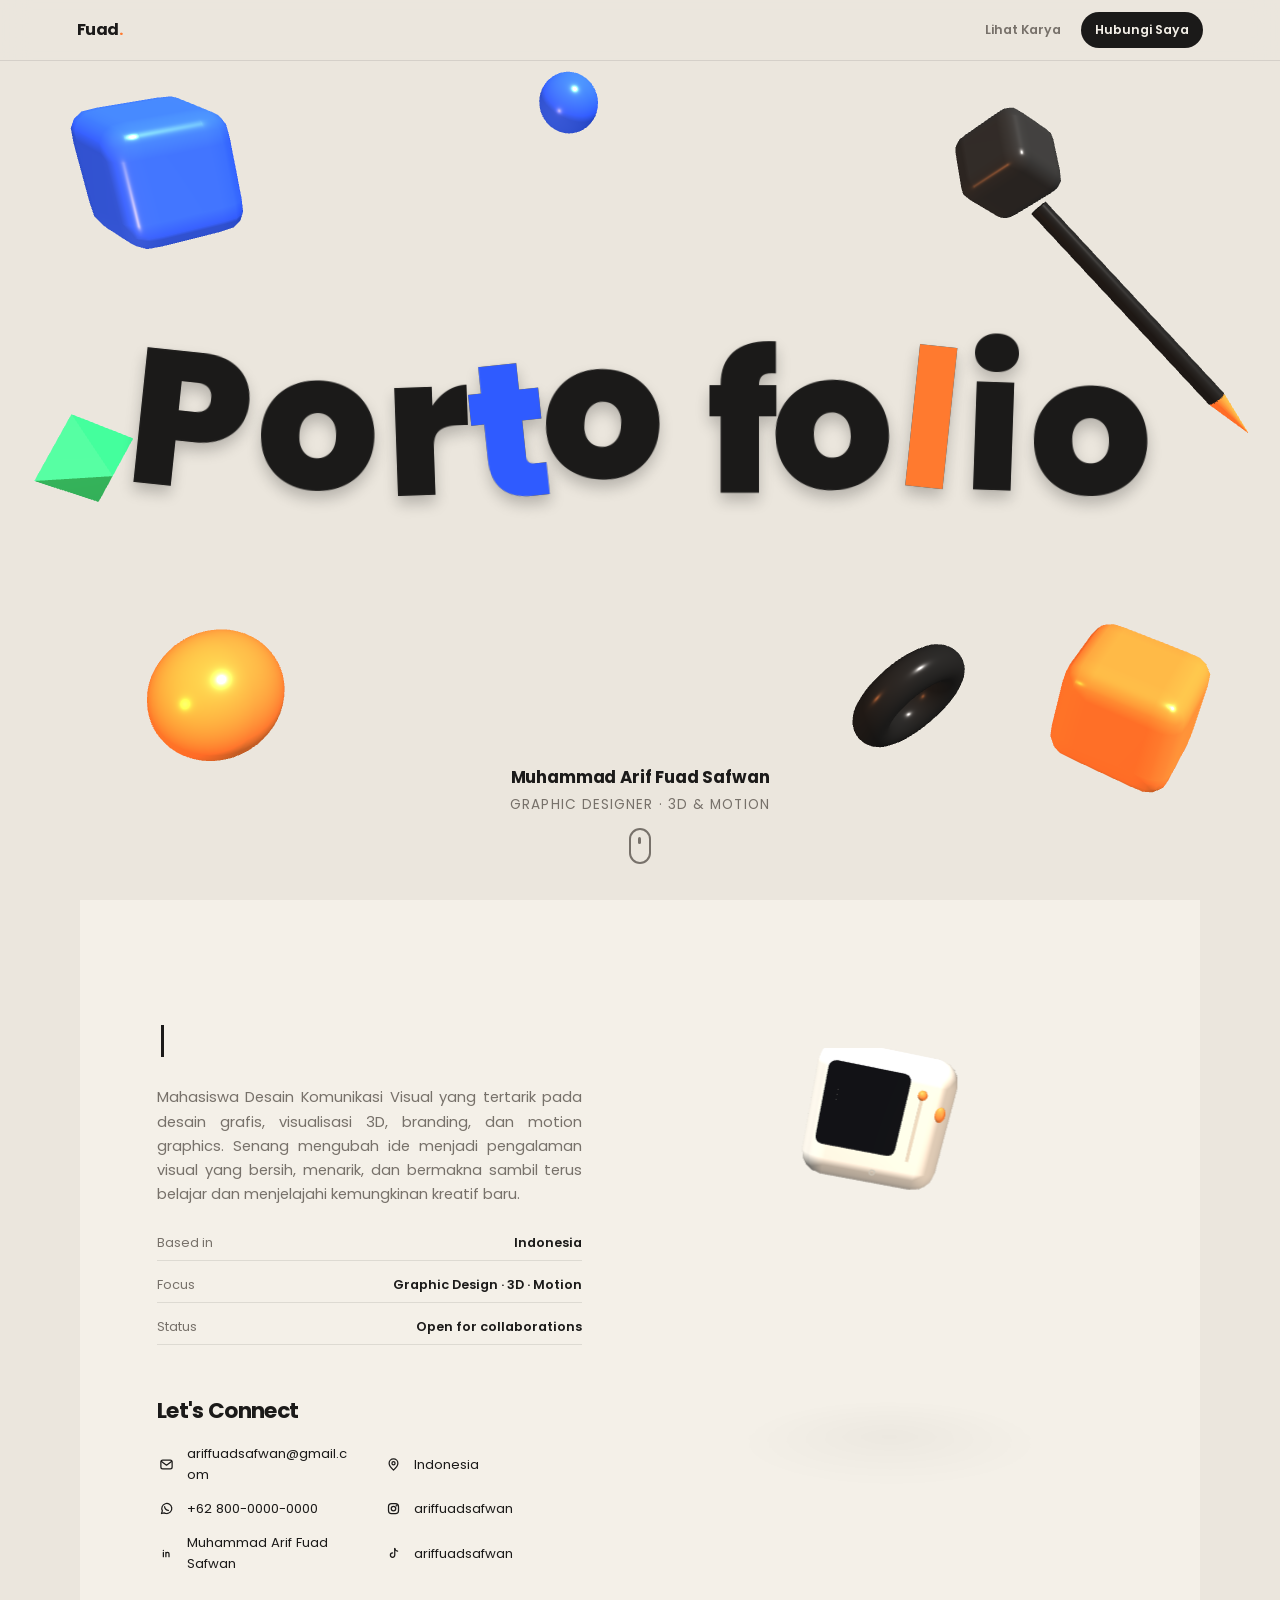
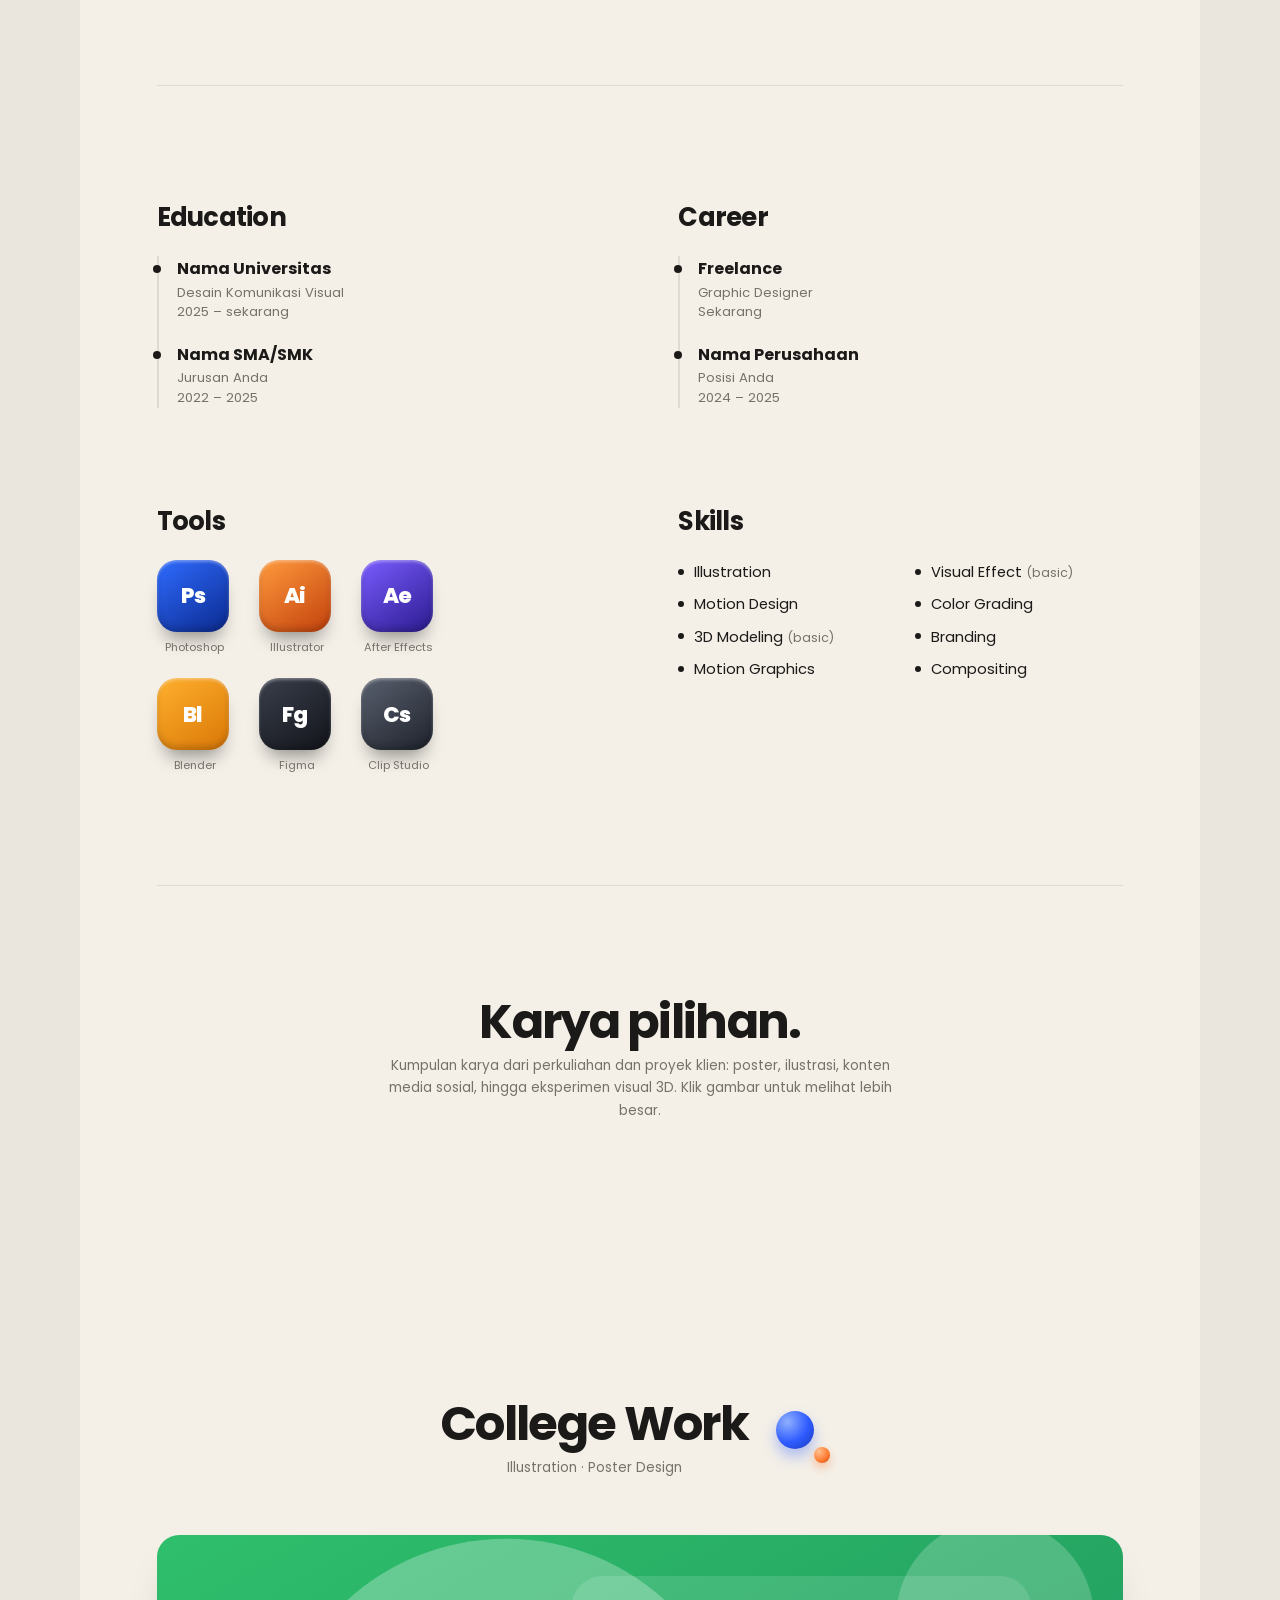
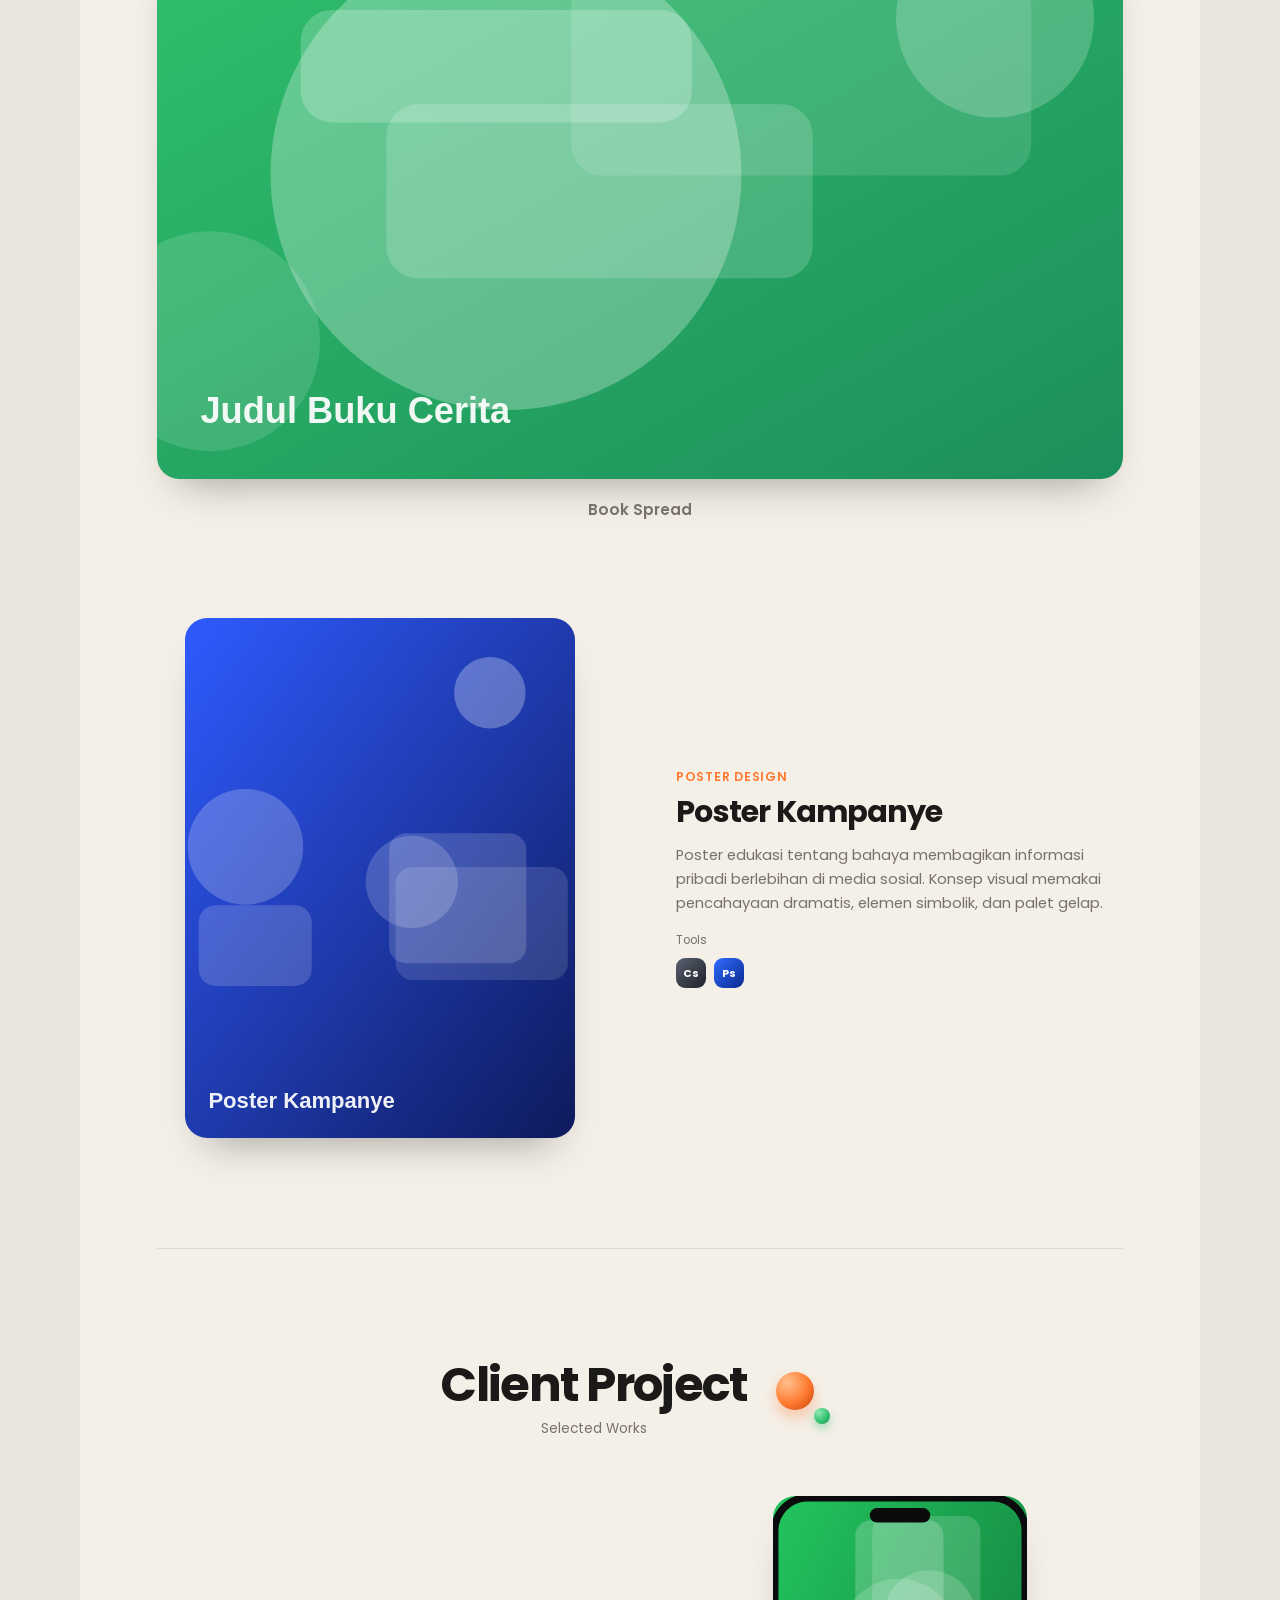
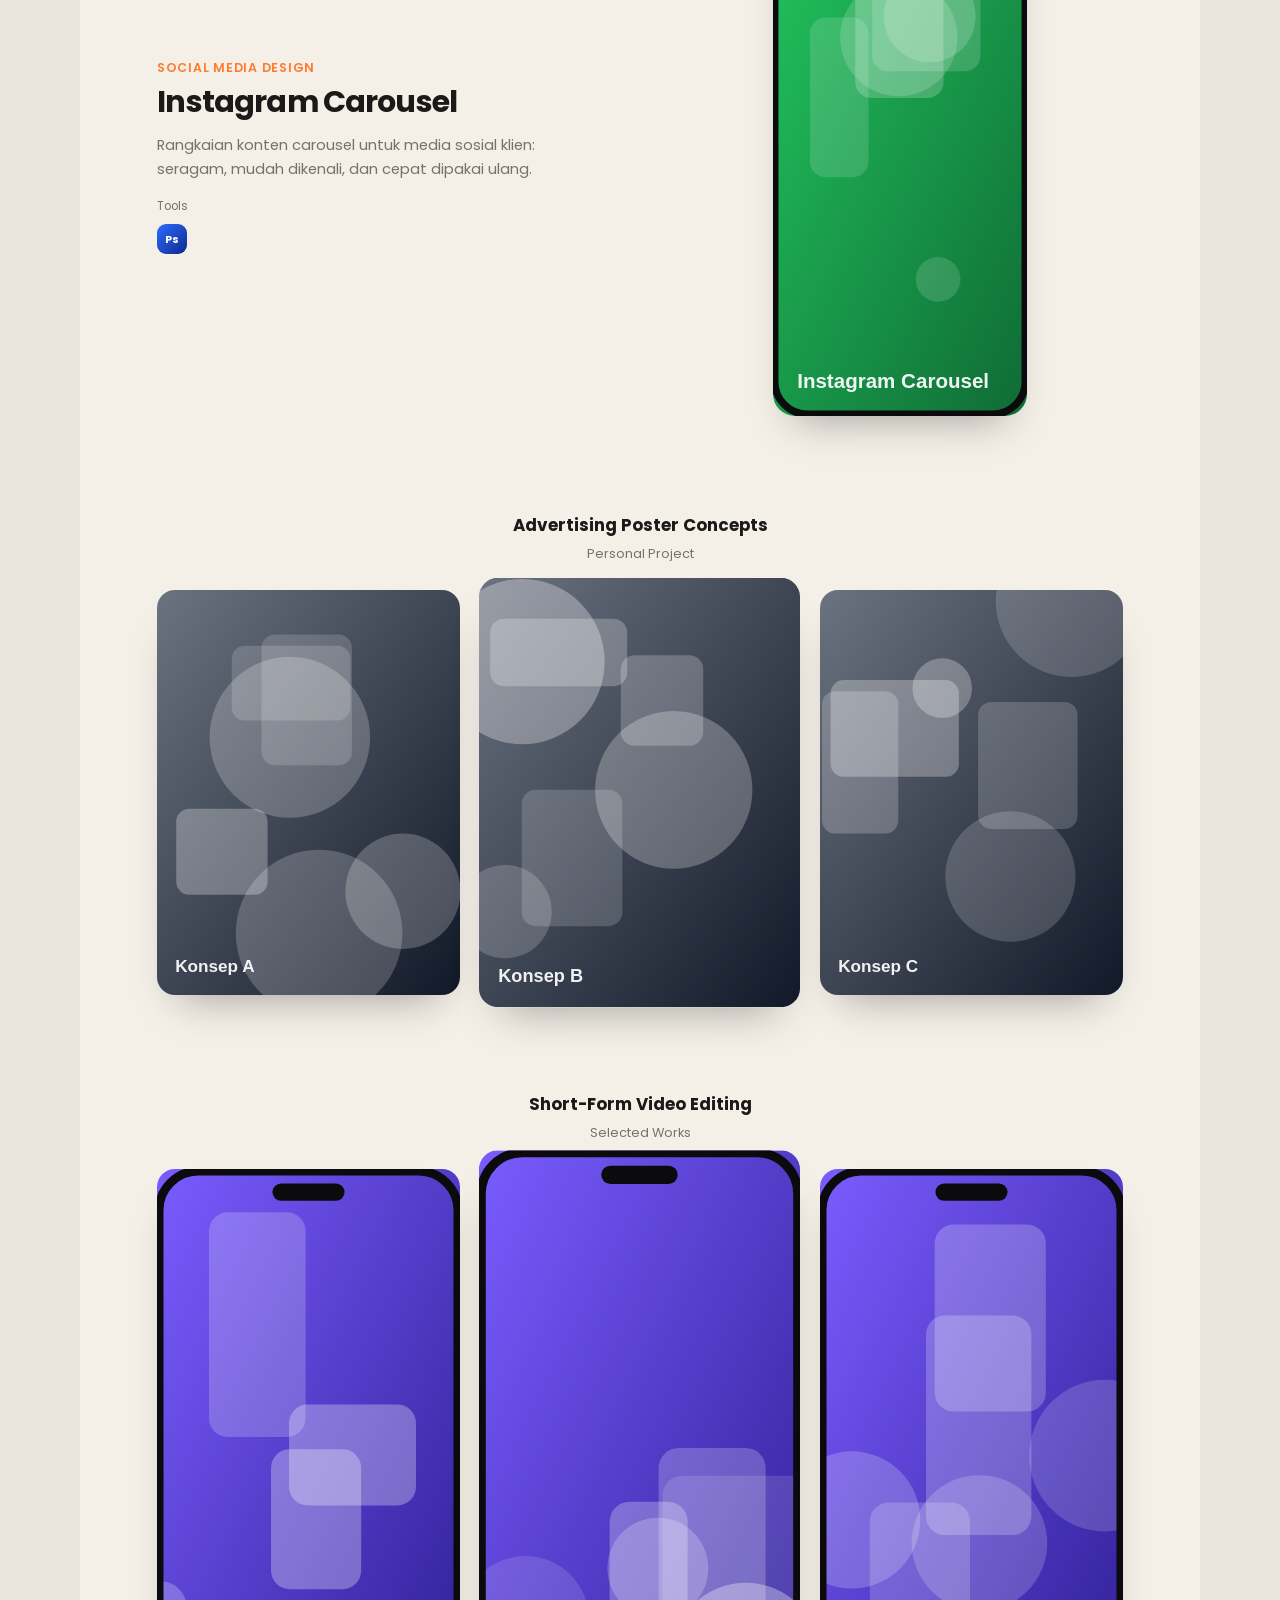
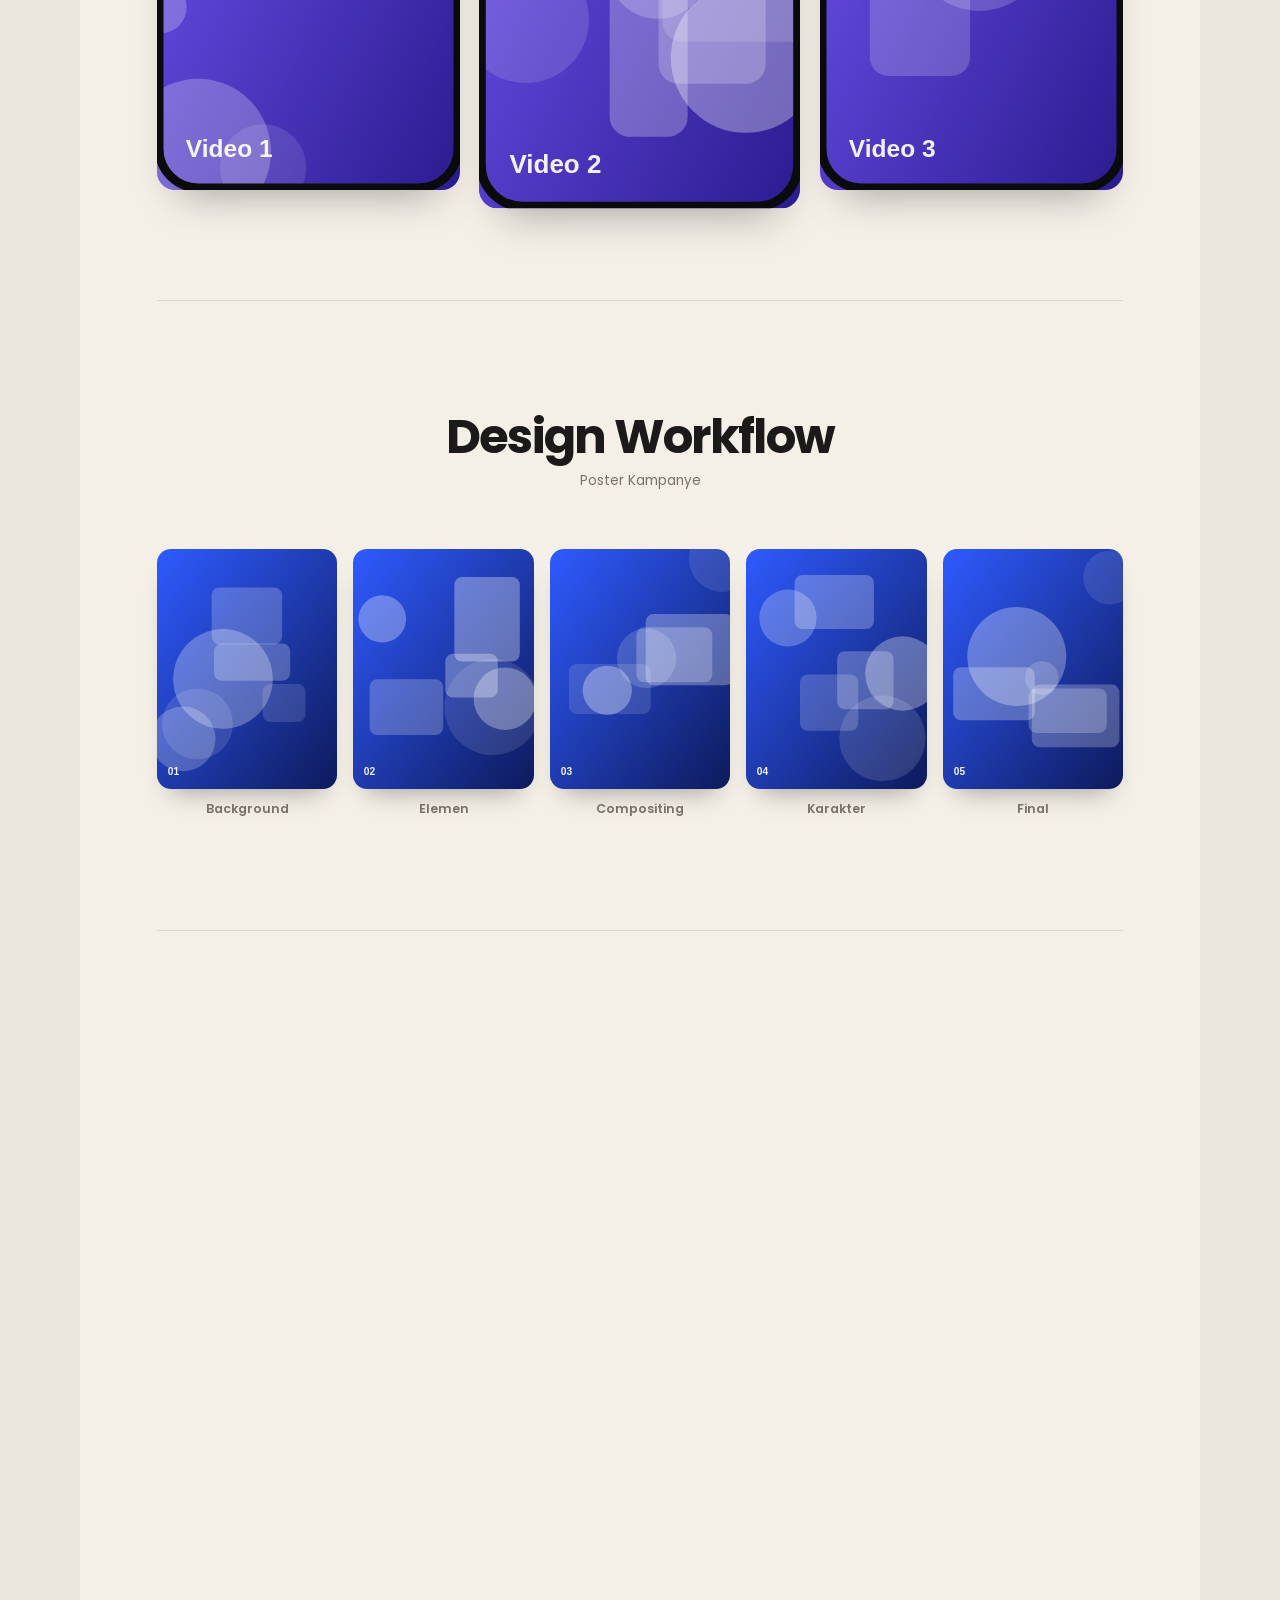
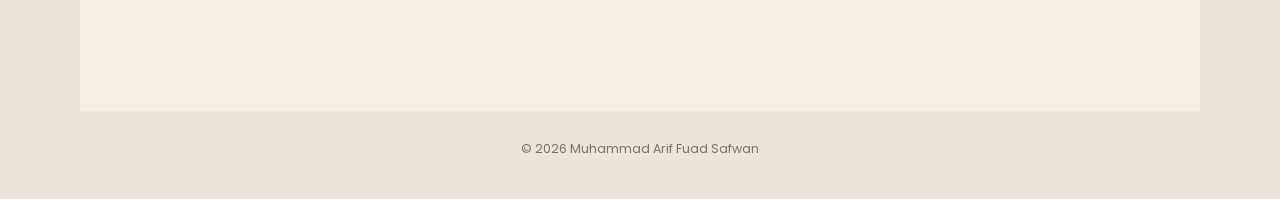
==== commit 4664f1a5: "Update index.html" ====
--- a/index.html
+++ b/index.html
@@ -65,12 +65,22 @@
   .hero-cap b { display: block; color: var(--ink); letter-spacing: -.01em; text-transform: none; font-size: 1.05rem; margin-bottom: 2px; }
   .hero-cap i { display: block; margin: 12px auto 0; width: 22px; height: 36px; border: 2px solid var(--muted); border-radius: 12px; position: relative; }
   .hero-cap i::after { content: ""; position: absolute; left: 50%; top: 7px; width: 3px; height: 7px; margin-left: -1.5px; border-radius: 2px; background: var(--muted); animation: wheel 1.6s infinite; }
-  .hero-actions { display: flex; justify-content: center; gap: 10px; margin-top: 16px; text-transform: none; letter-spacing: 0; }
-  .btn { display: inline-flex; align-items: center; justify-content: center; min-height: 40px; padding: 0 18px; border-radius: 999px; border: 1px solid var(--line); background: rgba(255,255,255,.7); color: var(--ink); text-decoration: none; font-size: .8rem; font-weight: 600; letter-spacing: 0; transition: transform .2s, background .2s, border-color .2s; }
-  .btn:hover { transform: translateY(-2px); border-color: var(--ink); }
-  .btn.solid { background: var(--ink); border-color: var(--ink); color: var(--sheet); }
-  .btn.solid:hover { background: var(--orange); border-color: var(--orange); }
-  html.respect-rm .btn { transition: none; }
+  /* Navigasi atas */
+  .nav { position: fixed; top: 0; left: 0; right: 0; z-index: 40; display: flex; align-items: center; justify-content: space-between; gap: 16px; padding: 12px clamp(18px, 6vw, 80px); background: rgba(235, 230, 221, .82); -webkit-backdrop-filter: blur(14px); backdrop-filter: blur(14px); border-bottom: 1px solid var(--line); }
+  .nav-brand { font-size: 1rem; font-weight: 700; letter-spacing: -.03em; text-decoration: none; white-space: nowrap; }
+  .nav-brand span { color: var(--orange); }
+  .nav-links { display: flex; align-items: center; gap: 6px; }
+  .nav-links a { display: inline-flex; align-items: center; min-height: 36px; padding: 0 14px; border-radius: 999px; text-decoration: none; font-size: .78rem; font-weight: 600; color: var(--muted); white-space: nowrap; transition: color .2s, background .2s; }
+  .nav-links a:hover { color: var(--ink); background: rgba(27, 26, 25, .07); }
+  .nav-links a.cta { background: var(--ink); color: var(--sheet); }
+  .nav-links a.cta:hover { background: var(--orange); color: var(--sheet); }
+  html.respect-rm .nav-links a { transition: none; }
+  #works, #contact { scroll-margin-top: 76px; }
+  @media (max-width: 520px) {
+    .nav { padding: 10px 16px; }
+    .nav-brand { font-size: .92rem; }
+    .nav-links a { min-height: 34px; padding: 0 11px; font-size: .72rem; }
+  }
   @keyframes wheel { 0% { opacity: 1; transform: translateY(0); } 100% { opacity: 0; transform: translateY(10px); } }
 
   /* Lembar utama ala halaman Behance */
@@ -230,14 +240,18 @@
 </head>
 <body>
 
+<nav class="nav" aria-label="Navigasi utama">
+  <a class="nav-brand" href="#hero">Fuad<span>.</span></a>
+  <div class="nav-links">
+    <a href="#works">Lihat Karya</a>
+    <a class="cta" href="#contact">Hubungi Saya</a>
+  </div>
+</nav>
+
 <section class="hero" id="hero" aria-label="Sampul">
   <canvas id="heroCanvas" aria-hidden="true"></canvas>
   <div class="hero-cap">
     <b id="heroName"></b><span id="heroLine"></span>
-    <div class="hero-actions">
-      <a class="btn solid" href="#works">Lihat Karya</a>
-      <a class="btn" href="#contact">Hubungi Saya</a>
-    </div>
     <i aria-hidden="true"></i>
   </div>
 </section>
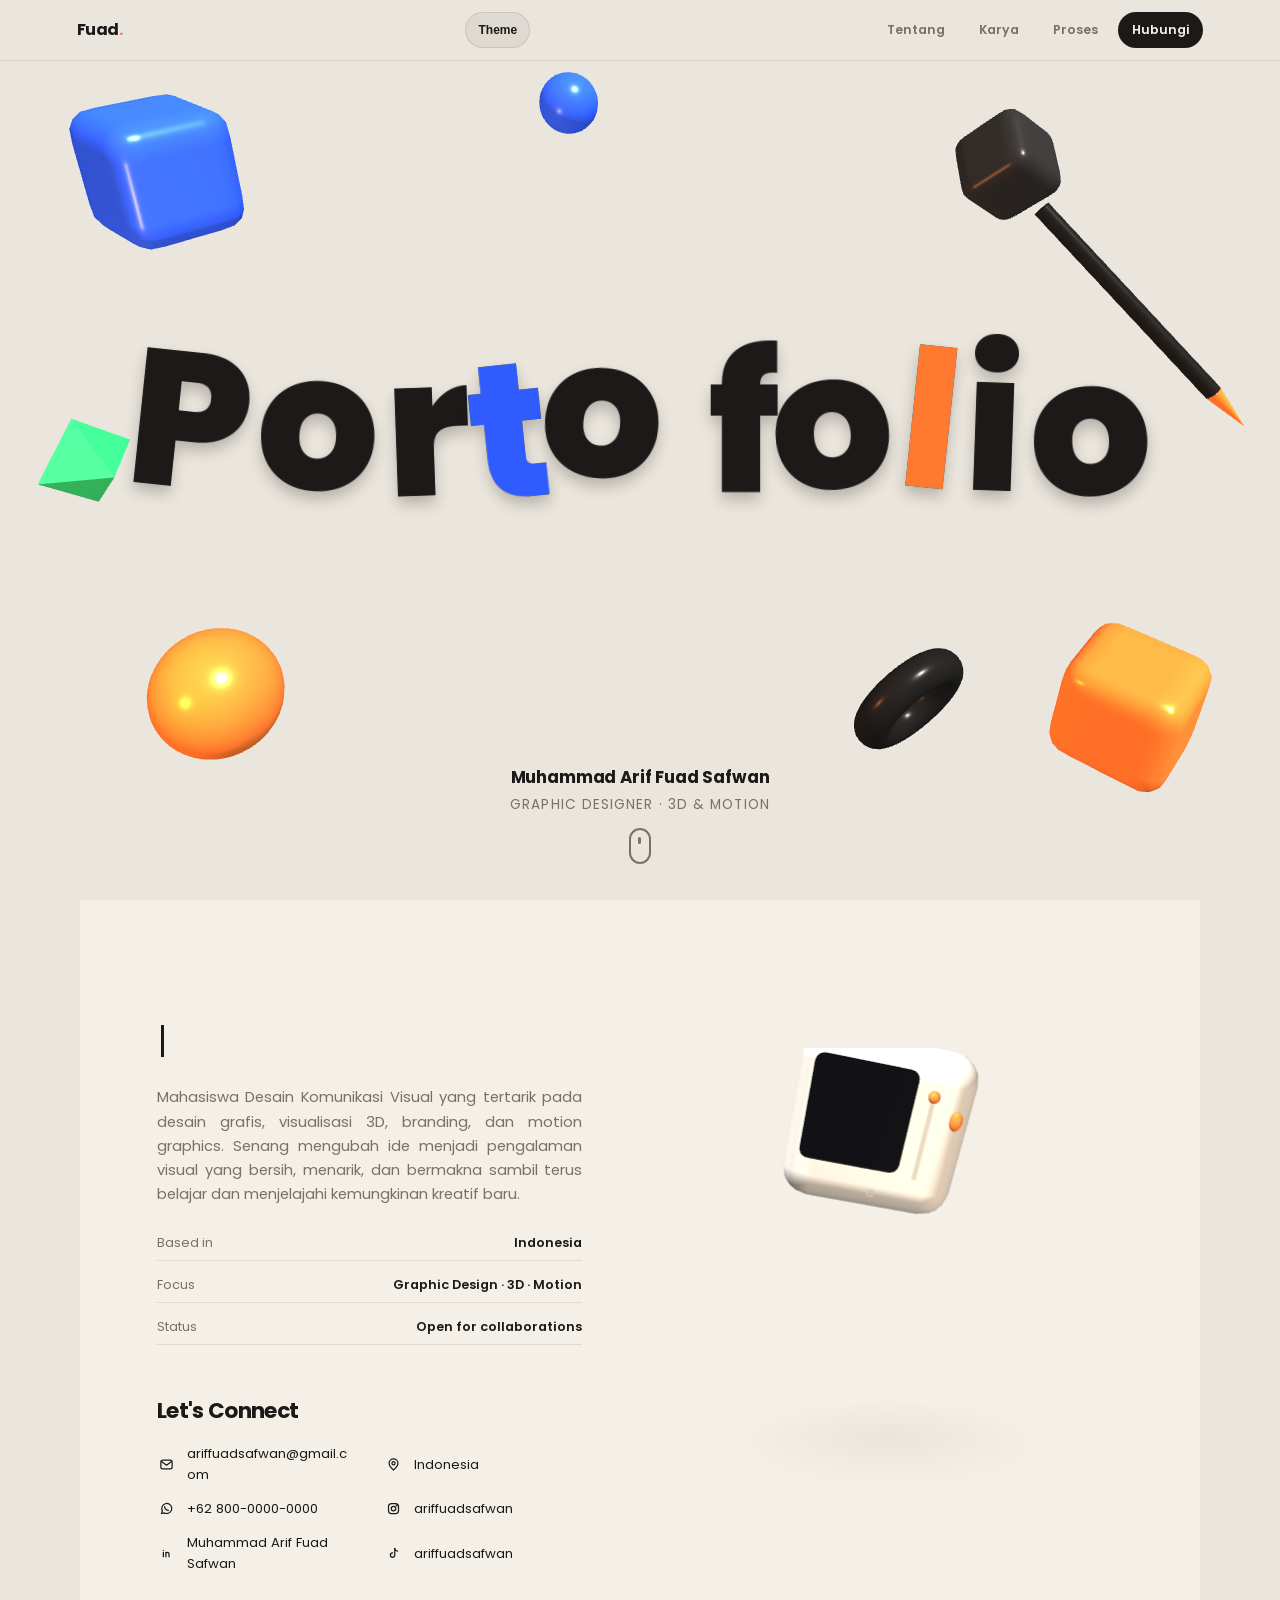
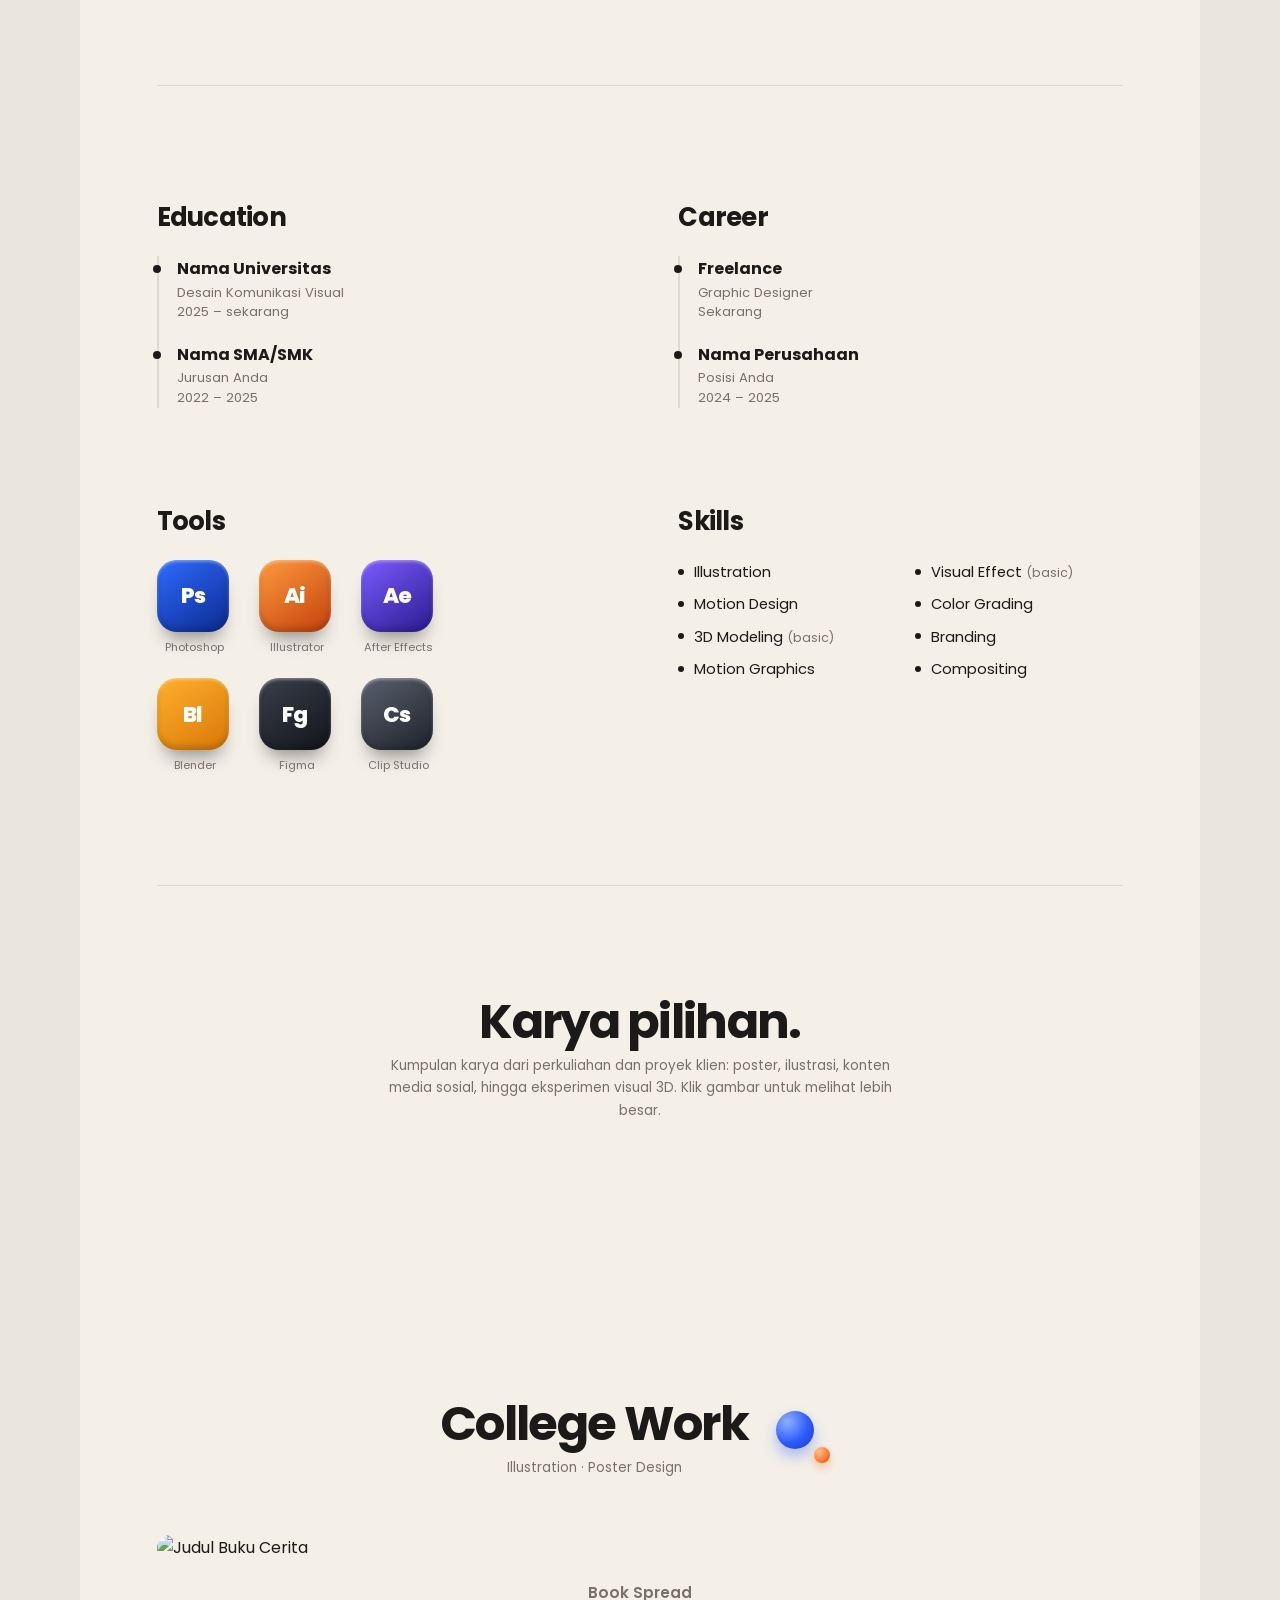
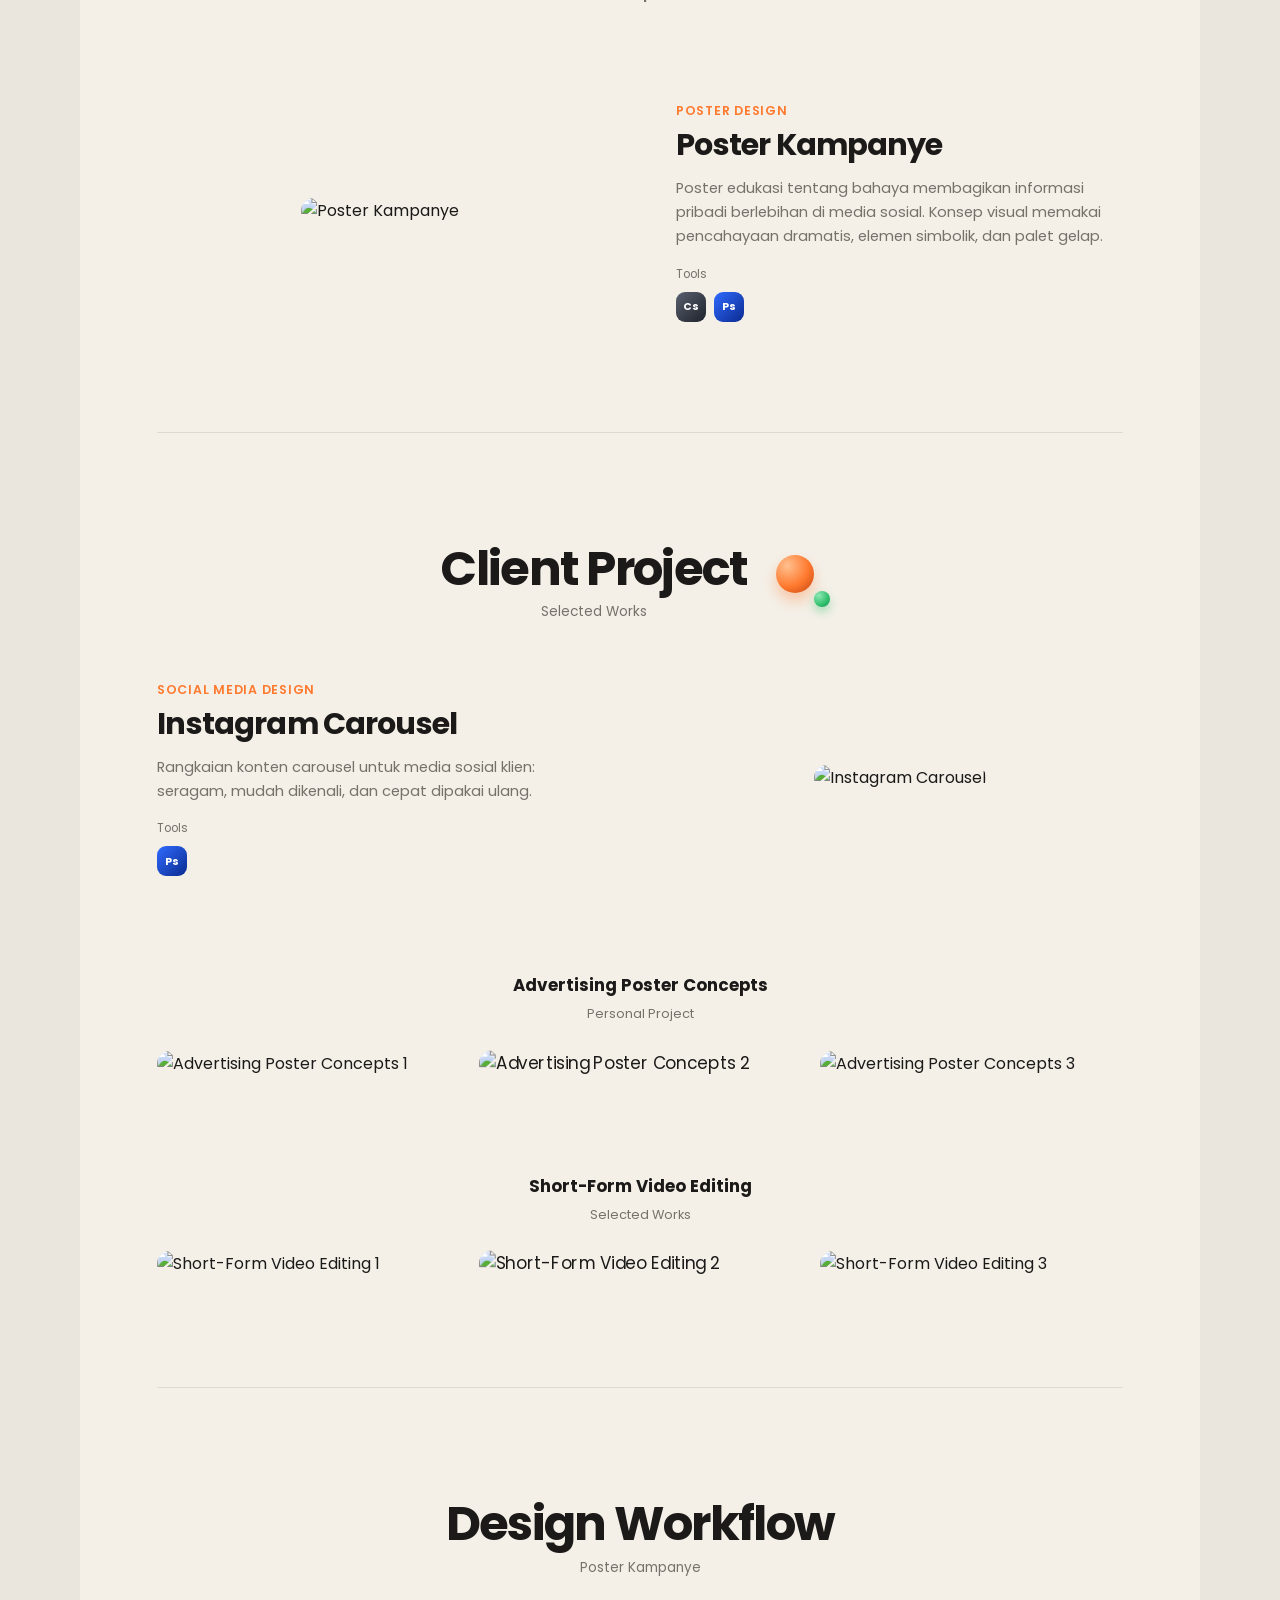
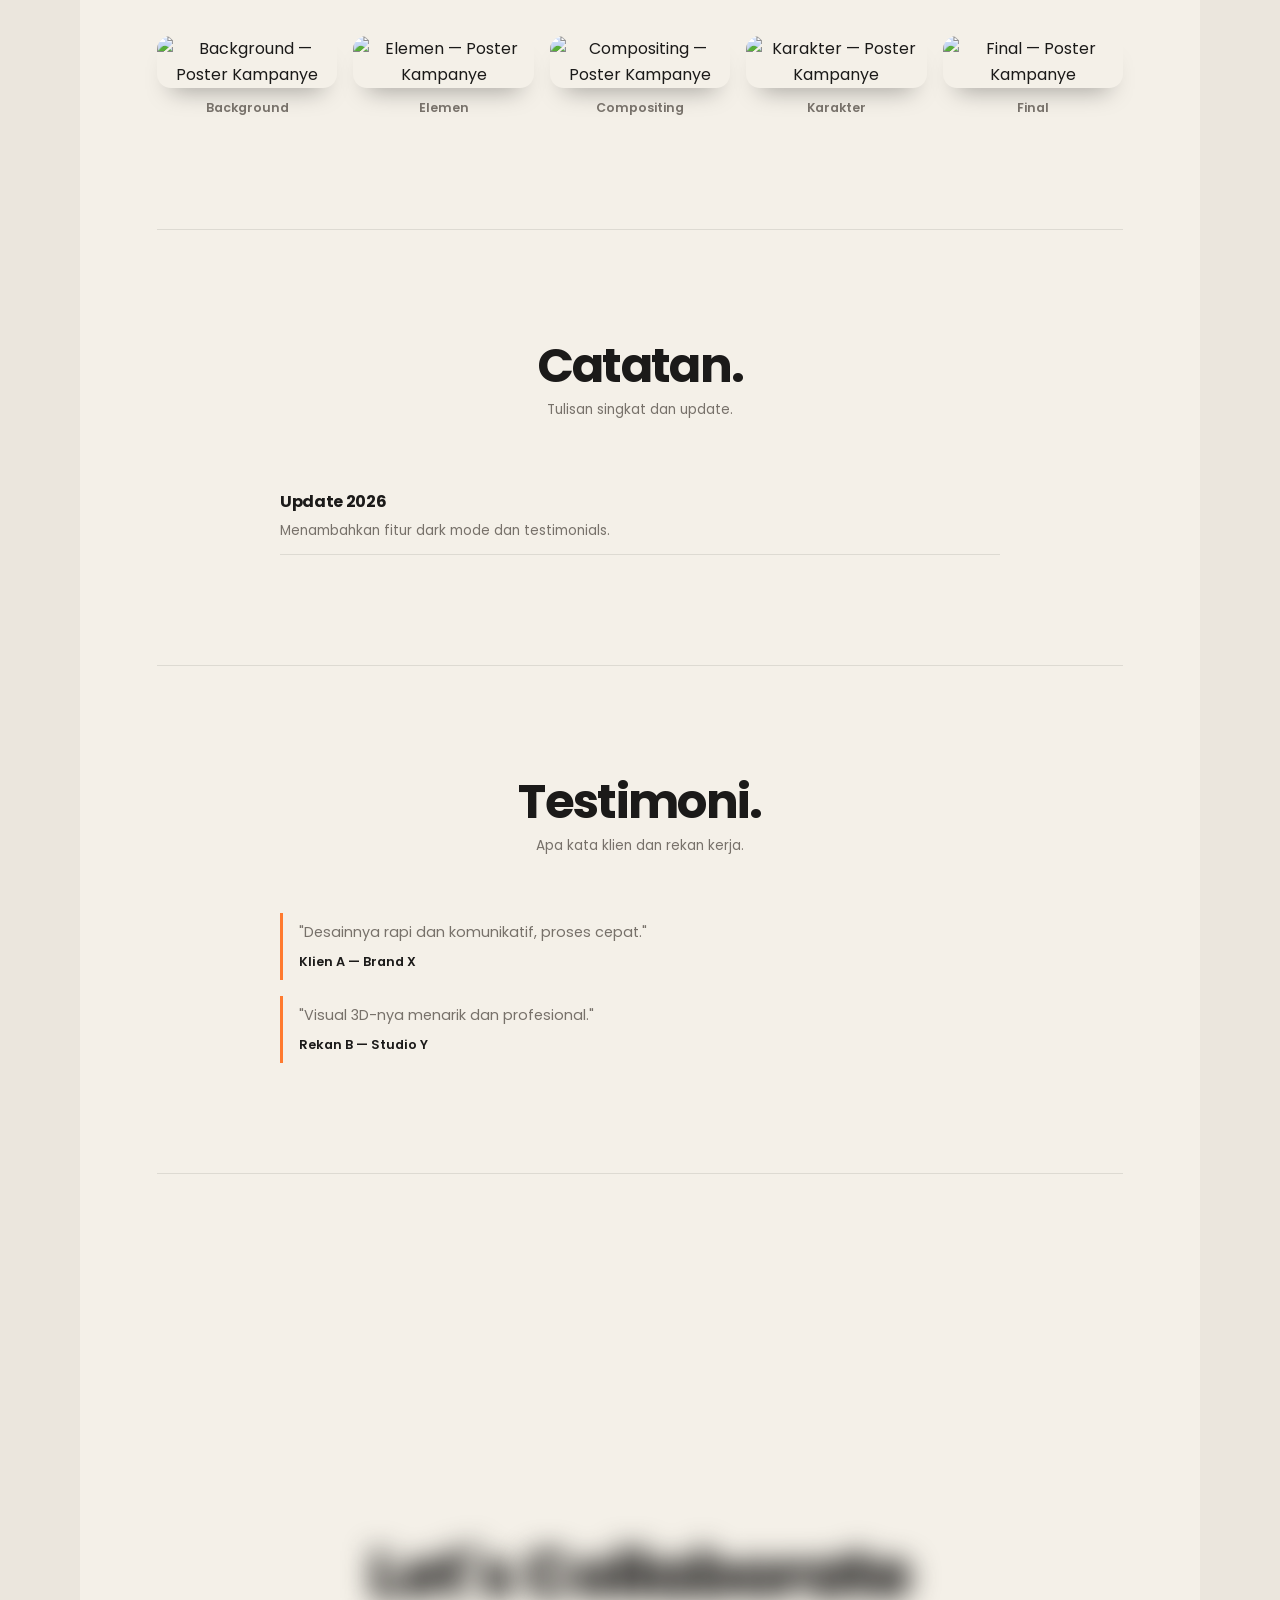
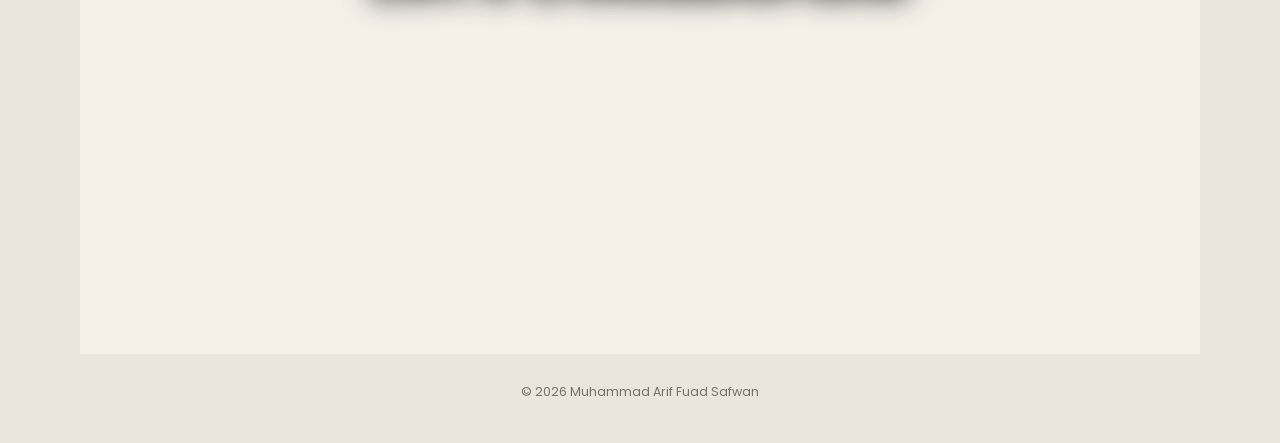
==== commit 22e95006: "Improve navigation: mobile menu, theme toggle, scroll effects" ====
--- a/index.html
+++ b/index.html
@@ -47,6 +47,10 @@
     --blue: #2f5bff;
     --green: #2fbf6c;
   }
+  html.dark {
+    --bg: #141312; --sheet: #1d1b19; --ink: #f4f0e8;
+    --muted: #a8a29a; --line: rgba(244, 240, 232, .12);
+  }
   * { box-sizing: border-box; margin: 0; padding: 0; }
   html { scroll-behavior: smooth; }
   body {
@@ -66,7 +70,8 @@
   .hero-cap i { display: block; margin: 12px auto 0; width: 22px; height: 36px; border: 2px solid var(--muted); border-radius: 12px; position: relative; }
   .hero-cap i::after { content: ""; position: absolute; left: 50%; top: 7px; width: 3px; height: 7px; margin-left: -1.5px; border-radius: 2px; background: var(--muted); animation: wheel 1.6s infinite; }
   /* Navigasi atas */
-  .nav { position: fixed; top: 0; left: 0; right: 0; z-index: 40; display: flex; align-items: center; justify-content: space-between; gap: 16px; padding: 12px clamp(18px, 6vw, 80px); background: rgba(235, 230, 221, .82); -webkit-backdrop-filter: blur(14px); backdrop-filter: blur(14px); border-bottom: 1px solid var(--line); }
+  .nav { position: fixed; top: 0; left: 0; right: 0; z-index: 40; display: flex; align-items: center; justify-content: space-between; gap: 16px; padding: 12px clamp(18px, 6vw, 80px); background: rgba(235, 230, 221, .82); -webkit-backdrop-filter: blur(14px); backdrop-filter: blur(14px); border-bottom: 1px solid var(--line); transition: padding .25s, background .25s; }
+  .nav.scrolled { padding: 8px clamp(18px, 6vw, 80px); background: rgba(235, 230, 221, .92); }
   .nav-brand { font-size: 1rem; font-weight: 700; letter-spacing: -.03em; text-decoration: none; white-space: nowrap; }
   .nav-brand span { color: var(--orange); }
   .nav-links { display: flex; align-items: center; gap: 6px; }
@@ -74,12 +79,21 @@
   .nav-links a:hover { color: var(--ink); background: rgba(27, 26, 25, .07); }
   .nav-links a.cta { background: var(--ink); color: var(--sheet); }
   .nav-links a.cta:hover { background: var(--orange); color: var(--sheet); }
+  .nav-toggle { display: none; width: 38px; height: 38px; border: 0; border-radius: 10px; background: rgba(27, 26, 25, .06); cursor: pointer; flex-direction: column; align-items: center; justify-content: center; gap: 4px; }
+  .nav-toggle span { width: 18px; height: 2px; background: var(--ink); border-radius: 2px; transition: transform .25s, opacity .25s; }
+  .nav-toggle[aria-expanded="true"] span:nth-child(1) { transform: translateY(6px) rotate(45deg); }
+  .nav-toggle[aria-expanded="true"] span:nth-child(2) { opacity: 0; }
+  .nav-toggle[aria-expanded="true"] span:nth-child(3) { transform: translateY(-6px) rotate(-45deg); }
+  .theme-toggle { min-height: 36px; padding: 0 12px; border-radius: 999px; border: 1px solid var(--line); background: rgba(27,26,25,.06); color: var(--ink); font-size: .75rem; font-weight: 600; cursor: pointer; }
   html.respect-rm .nav-links a { transition: none; }
   #works, #contact { scroll-margin-top: 76px; }
-  @media (max-width: 520px) {
+  @media (max-width: 640px) {
     .nav { padding: 10px 16px; }
     .nav-brand { font-size: .92rem; }
-    .nav-links a { min-height: 34px; padding: 0 11px; font-size: .72rem; }
+    .nav-toggle { display: flex; }
+    .nav-links { position: absolute; top: 100%; left: 0; right: 0; flex-direction: column; align-items: stretch; gap: 4px; padding: 10px 16px 16px; background: rgba(235, 230, 221, .96); backdrop-filter: blur(14px); border-bottom: 1px solid var(--line); display: none; }
+    .nav-links.open { display: flex; }
+    .nav-links a { justify-content: center; }
   }
   @keyframes wheel { 0% { opacity: 1; transform: translateY(0); } 100% { opacity: 0; transform: translateY(10px); } }
 
@@ -242,11 +256,35 @@
 
 <nav class="nav" aria-label="Navigasi utama">
   <a class="nav-brand" href="#hero">Fuad<span>.</span></a>
-  <div class="nav-links">
-    <a href="#works">Lihat Karya</a>
-    <a class="cta" href="#contact">Hubungi Saya</a>
+  <button class="theme-toggle" type="button" aria-label="Ganti tema" onclick="document.documentElement.classList.toggle('dark')">Theme</button>
+  <button class="nav-toggle" type="button" aria-label="Buka menu" aria-expanded="false" aria-controls="navMenu"><span></span><span></span><span></span></button>
+  <div class="nav-links" id="navMenu">
+    <a href="#hello">Tentang</a>
+    <a href="#works">Karya</a>
+    <a href="#workflow">Proses</a>
+    <a class="cta" href="#contact">Hubungi</a>
   </div>
 </nav>
+<script>
+(function () {
+  const btn = document.querySelector(".nav-toggle");
+  const menu = document.getElementById("navMenu");
+  if (btn && menu) {
+    btn.addEventListener("click", () => {
+      const open = menu.classList.toggle("open");
+      btn.setAttribute("aria-expanded", open ? "true" : "false");
+    });
+    menu.querySelectorAll("a").forEach((a) => a.addEventListener("click", () => {
+      menu.classList.remove("open");
+      btn.setAttribute("aria-expanded", "false");
+    }));
+  }
+  const nav = document.querySelector(".nav");
+  const onScroll = () => { if (nav) nav.classList.toggle("scrolled", window.scrollY > 24); };
+  addEventListener("scroll", onScroll, { passive: true });
+  onScroll();
+})();
+</script>
 
 <section class="hero" id="hero" aria-label="Sampul">
   <canvas id="heroCanvas" aria-hidden="true"></canvas>
@@ -298,6 +336,14 @@
     <div class="wf reveal" id="wf"></div>
   </section>
 
+  <section class="block" id="notes">
+    <div class="title-wrap reveal"><div class="t"><h2 class="title">Catatan.</h2><p class="sub">Tulisan singkat dan update.</p></div></div>
+    <div id="notesList" class="reveal" style="max-width:720px;margin:0 auto;display:grid;gap:12px"></div>
+  </section>
+  <section class="block" id="testimonials">
+    <div class="title-wrap reveal"><div class="t"><h2 class="title">Testimoni.</h2><p class="sub">Apa kata klien dan rekan kerja.</p></div></div>
+    <div id="testiList" class="reveal" style="display:grid;gap:16px;max-width:720px;margin:0 auto"></div>
+  </section>
   <section class="block collab" id="contact">
     <div class="stage" id="stage">
       <h2 class="cl" id="clTitle"><span class="w" style="--d:0s;--od:.3s">Let's</span> <span class="w" style="--d:.22s;--od:0s">Collaborate</span></h2>
@@ -346,7 +392,14 @@
     { k: "Focus", v: "Graphic Design · 3D · Motion" },
     { k: "Status", v: "Open for collaborations" }
   ],
-  cvUrl: "",                                  // mis. "cv.pdf" agar tombol Unduh CV muncul
+   cvUrl: "",                                  // mis. "cv.pdf" agar tombol Unduh CV muncul
+   testimonials: [
+     { name: "Klien A", role: "Brand X", text: "Desainnya rapi dan komunikatif, proses cepat." },
+     { name: "Rekan B", role: "Studio Y", text: "Visual 3D-nya menarik dan profesional." }
+   ],
+   notes: [
+     { title: "Update 2026", text: "Menambahkan fitur dark mode dan testimonials." }
+   ],
   contacts: [                                 // urutan: kolom kiri lalu kanan
     { icon: "@",  text: "ariffuadsafwan@gmail.com", href: "mailto:ariffuadsafwan@gmail.com" },
     { icon: "Pin", text: "Indonesia" },
@@ -380,32 +433,35 @@
   sections: [
     {
       title: "College Work", sub: "Illustration · Poster Design", swap: false,
-      items: [
-        { layout: "wide", title: "Judul Buku Cerita", kicker: "Book Spread",
-          desc: "", tools: ["Cs", "Ps"], colors: ["#2fbf6c", "#1c8f5a"], images: [] },
-        { layout: "split", media: "poster", title: "Poster Kampanye", kicker: "Poster Design",
-          desc: "Poster edukasi tentang bahaya membagikan informasi pribadi berlebihan di media sosial. Konsep visual memakai pencahayaan dramatis, elemen simbolik, dan palet gelap.",
-          tools: ["Cs", "Ps"], colors: ["#2f5bff", "#0e1a5c"], images: [] }
-      ]
+items: [
+         { layout: "wide", title: "Judul Buku Cerita", kicker: "Book Spread",
+           desc: "", tools: ["Cs", "Ps"], colors: ["#2fbf6c", "#1c8f5a"], images: ["https://picsum.photos/seed/book/800/450"] },
+         { layout: "split", media: "poster", title: "Poster Kampanye", kicker: "Poster Design",
+           desc: "Poster edukasi tentang bahaya membagikan informasi pribadi berlebihan di media sosial. Konsep visual memakai pencahayaan dramatis, elemen simbolik, dan palet gelap.",
+           tools: ["Cs", "Ps"], colors: ["#2f5bff", "#0e1a5c"], images: ["https://picsum.photos/seed/poster/600/800"] }
+       ]
     },
     {
       title: "Client Project", sub: "Selected Works", swap: true,
-      items: [
-        { layout: "split", rev: true, media: "phone", title: "Instagram Carousel", kicker: "Social Media Design",
-          desc: "Rangkaian konten carousel untuk media sosial klien: seragam, mudah dikenali, dan cepat dipakai ulang.",
-          tools: ["Ps"], colors: ["#22c55e", "#0f6b35"], images: [] },
-        { layout: "row", media: "poster", title: "Advertising Poster Concepts", kicker: "Personal Project",
-          desc: "", tools: ["Ps", "Bl"], colors: ["#6b7280", "#111827"], images: [], labels: ["Konsep A", "Konsep B", "Konsep C"] },
-        { layout: "row", media: "phone", title: "Short-Form Video Editing", kicker: "Selected Works",
-          desc: "", tools: ["Ae"], colors: ["#7a5cff", "#2b1b8f"], images: [], labels: ["Video 1", "Video 2", "Video 3"] }
-      ]
+items: [
+         { layout: "split", rev: true, media: "phone", title: "Instagram Carousel", kicker: "Social Media Design",
+           desc: "Rangkaian konten carousel untuk media sosial klien: seragam, mudah dikenali, dan cepat dipakai ulang.",
+           tools: ["Ps"], colors: ["#22c55e", "#0f6b35"], images: ["https://picsum.photos/seed/carousel/420/860"] },
+         { layout: "row", media: "poster", title: "Advertising Poster Concepts", kicker: "Personal Project",
+           desc: "", tools: ["Ps", "Bl"], colors: ["#6b7280", "#111827"], images: ["https://picsum.photos/seed/adv1/600/800", "https://picsum.photos/seed/adv2/600/800", "https://picsum.photos/seed/adv3/600/800"], labels: ["Konsep A", "Konsep B", "Konsep C"] },
+         { layout: "row", media: "phone", title: "Short-Form Video Editing", kicker: "Selected Works",
+           desc: "", tools: ["Ae"], colors: ["#7a5cff", "#2b1b8f"], images: ["https://picsum.photos/seed/vid1/420/860", "https://picsum.photos/seed/vid2/420/860", "https://picsum.photos/seed/vid3/420/860"], labels: ["Video 1", "Video 2", "Video 3"] }
+       ]
     }
   ],
   workflow: {
     project: "Poster Kampanye",
     steps: [
-      { name: "Background" }, { name: "Elemen" }, { name: "Compositing" },
-      { name: "Karakter" }, { name: "Final" }
+      { name: "Background", image: "https://picsum.photos/seed/wf1/600/800" },
+      { name: "Elemen", image: "https://picsum.photos/seed/wf2/600/800" },
+      { name: "Compositing", image: "https://picsum.photos/seed/wf3/600/800" },
+      { name: "Karakter", image: "https://picsum.photos/seed/wf4/600/800" },
+      { name: "Final", image: "https://picsum.photos/seed/wf5/600/800" }
     ],
     colors: ["#2f5bff", "#0e1a5c"]
   }
@@ -492,6 +548,8 @@
 $("bio").textContent = DATA.bio;
 $("facts").innerHTML = DATA.facts.map((f) => "<li><span>" + esc(f.k) + "</span><b>" + esc(f.v) + "</b></li>").join("");
 $("footer").textContent = "© " + new Date().getFullYear() + " " + DATA.name;
+$("testiList").innerHTML = (DATA.testimonials || []).map((t) => '<blockquote style="border-left:3px solid var(--orange);padding:8px 16px;color:var(--muted);font-size:.9rem"><p>"' + esc(t.text) + '"</p><cite style="display:block;margin-top:6px;font-style:normal;font-weight:600;color:var(--ink);font-size:.8rem">' + esc(t.name) + " — " + esc(t.role) + "</cite></blockquote>").join("");
+$("notesList").innerHTML = (DATA.notes || []).map((n) => '<article style="padding:12px 0;border-bottom:1px solid var(--line)"><h3 style="font-size:1rem;letter-spacing:-.02em">' + esc(n.title) + '</h3><p style="color:var(--muted);font-size:.85rem;margin-top:4px">' + esc(n.text) + "</p></article>").join("");
 
 $("connect").innerHTML = DATA.contacts.map((c) => {
   const inner = c.href ? '<a href="' + esc(c.href) + '" target="_blank" rel="noopener">' + esc(c.text) + "</a>" : esc(c.text);
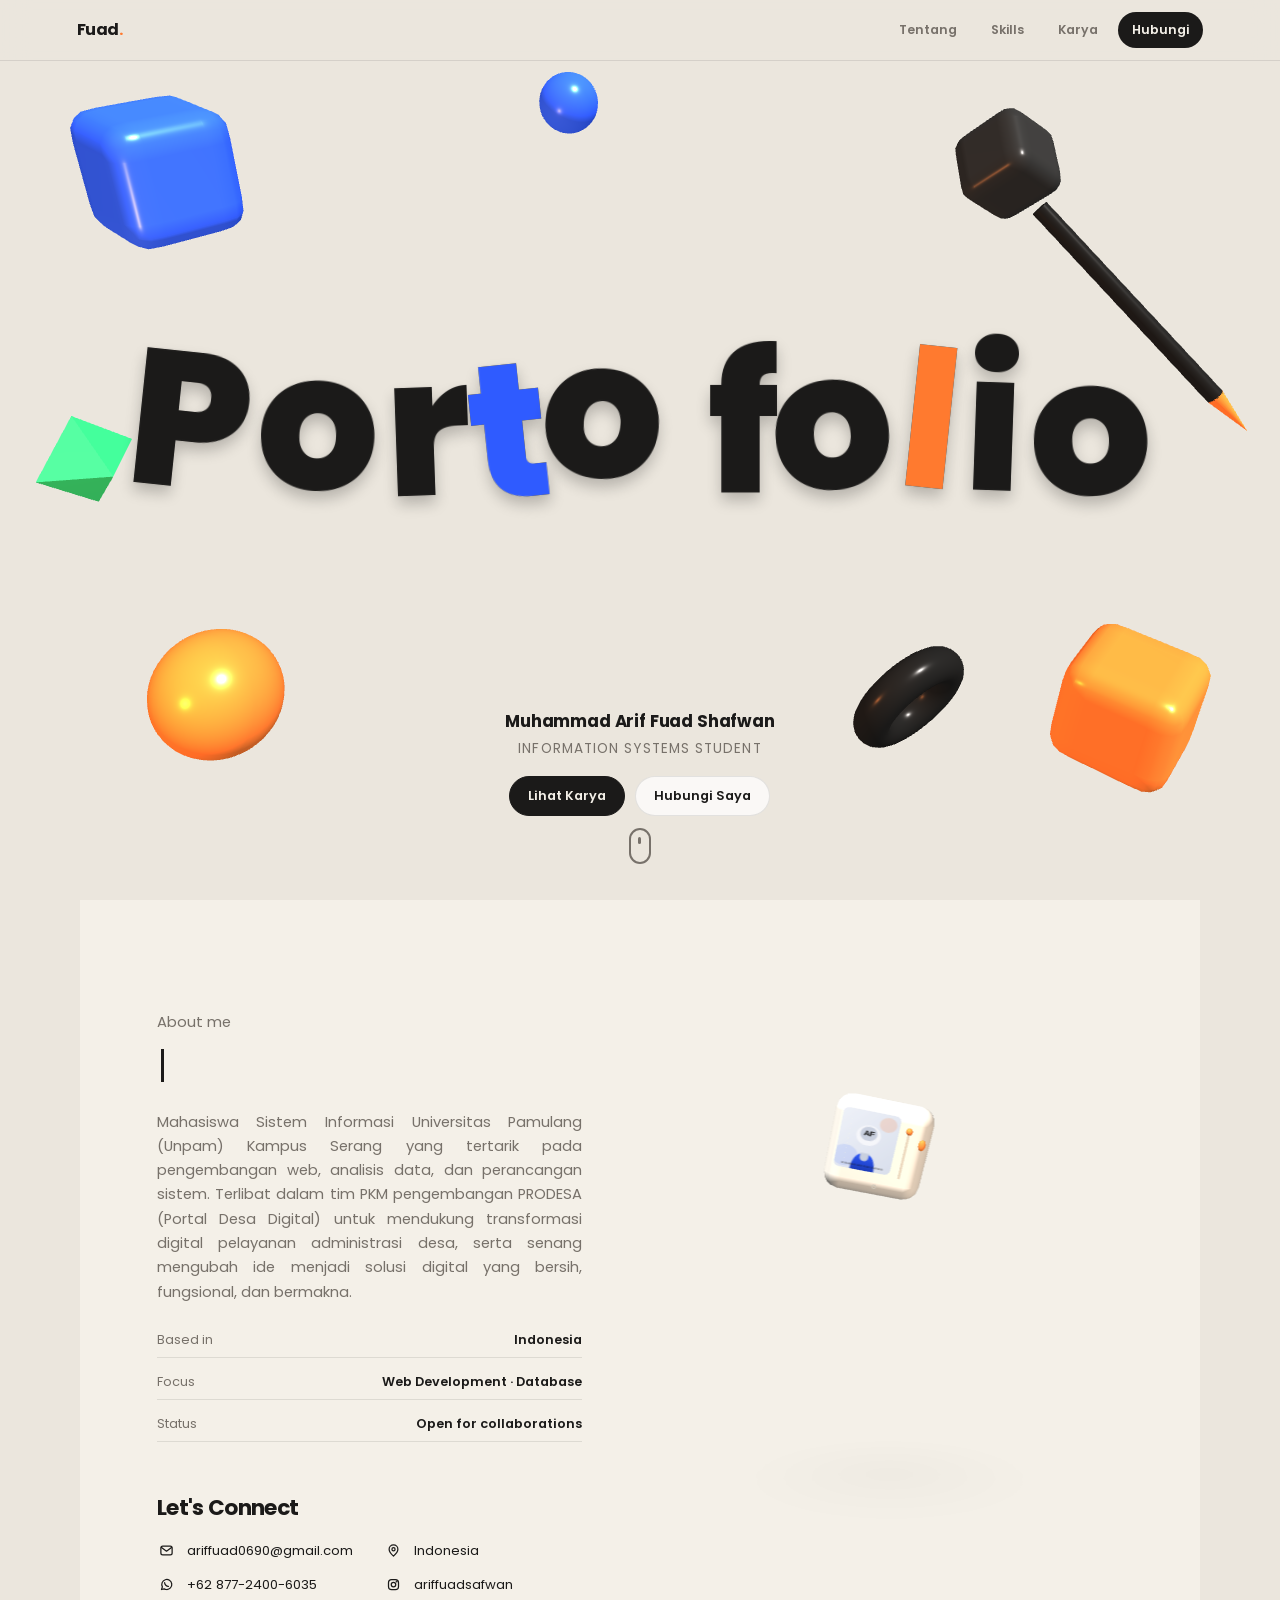
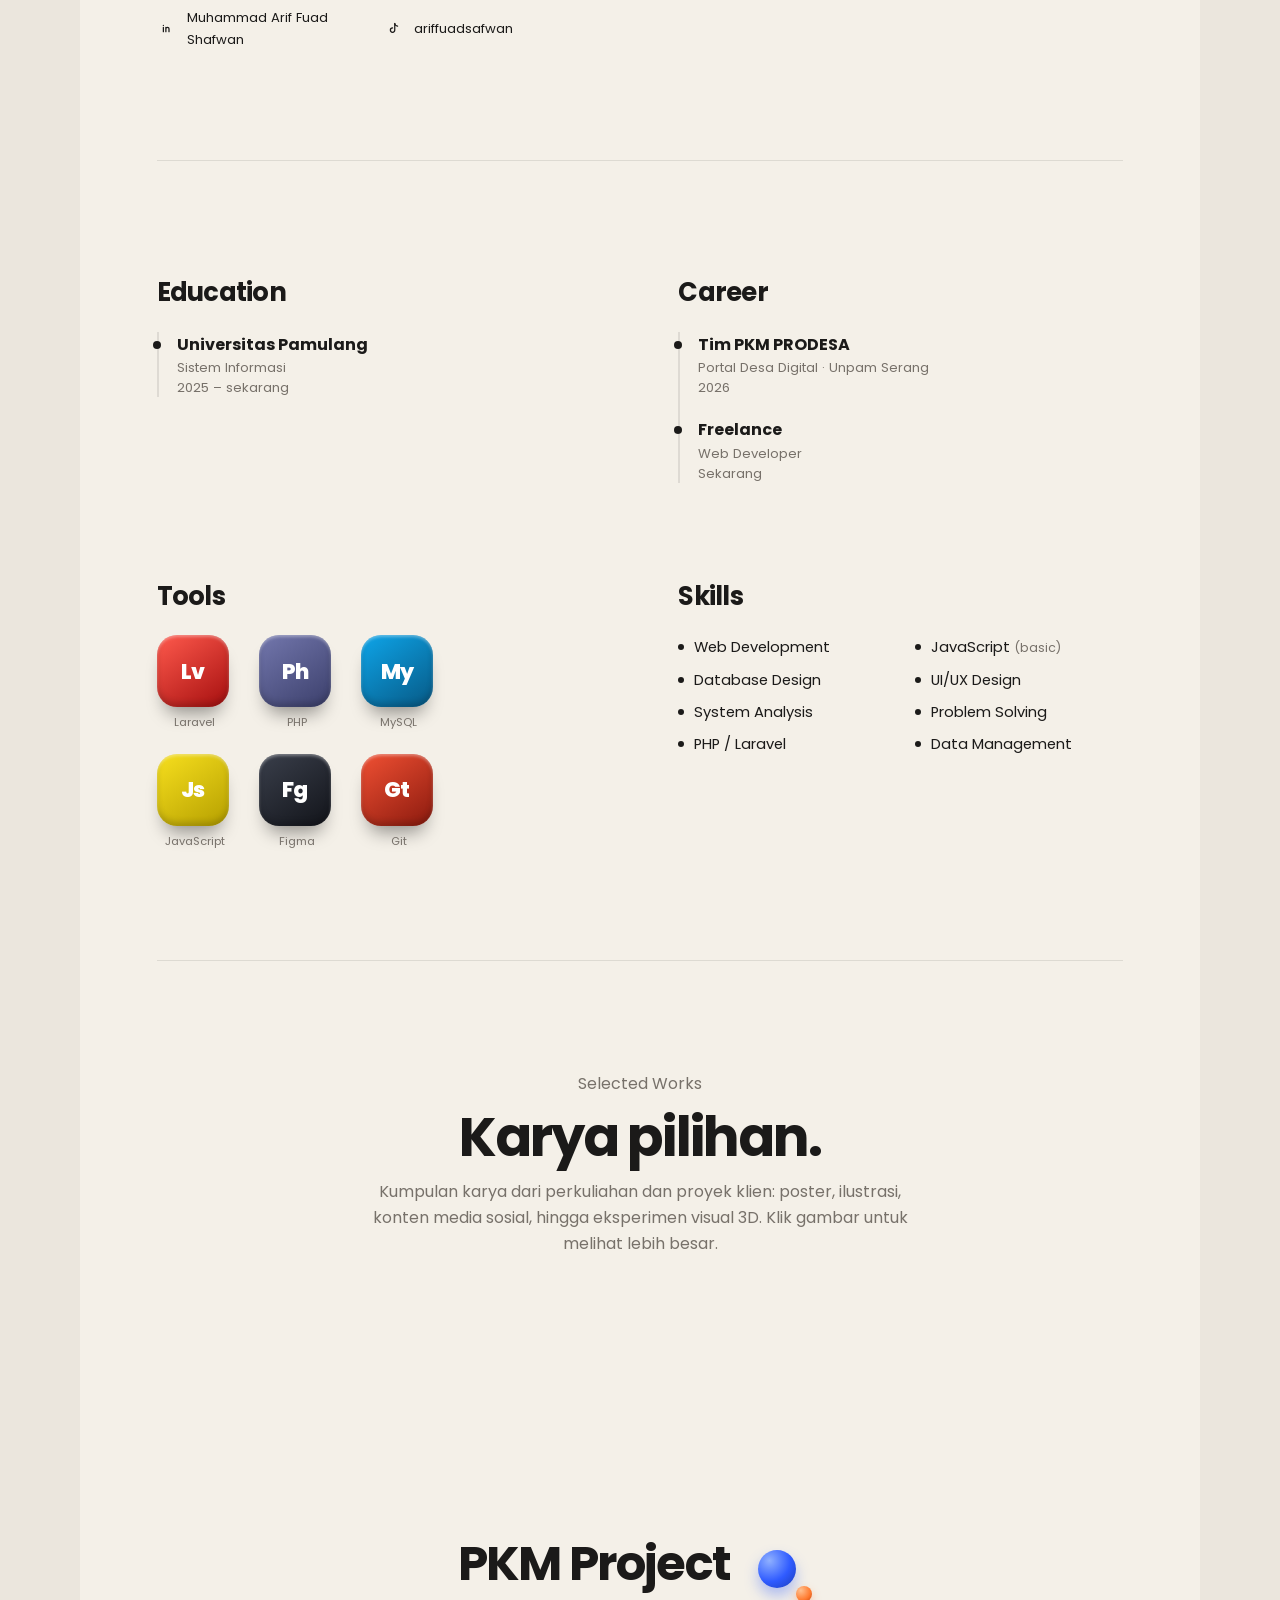
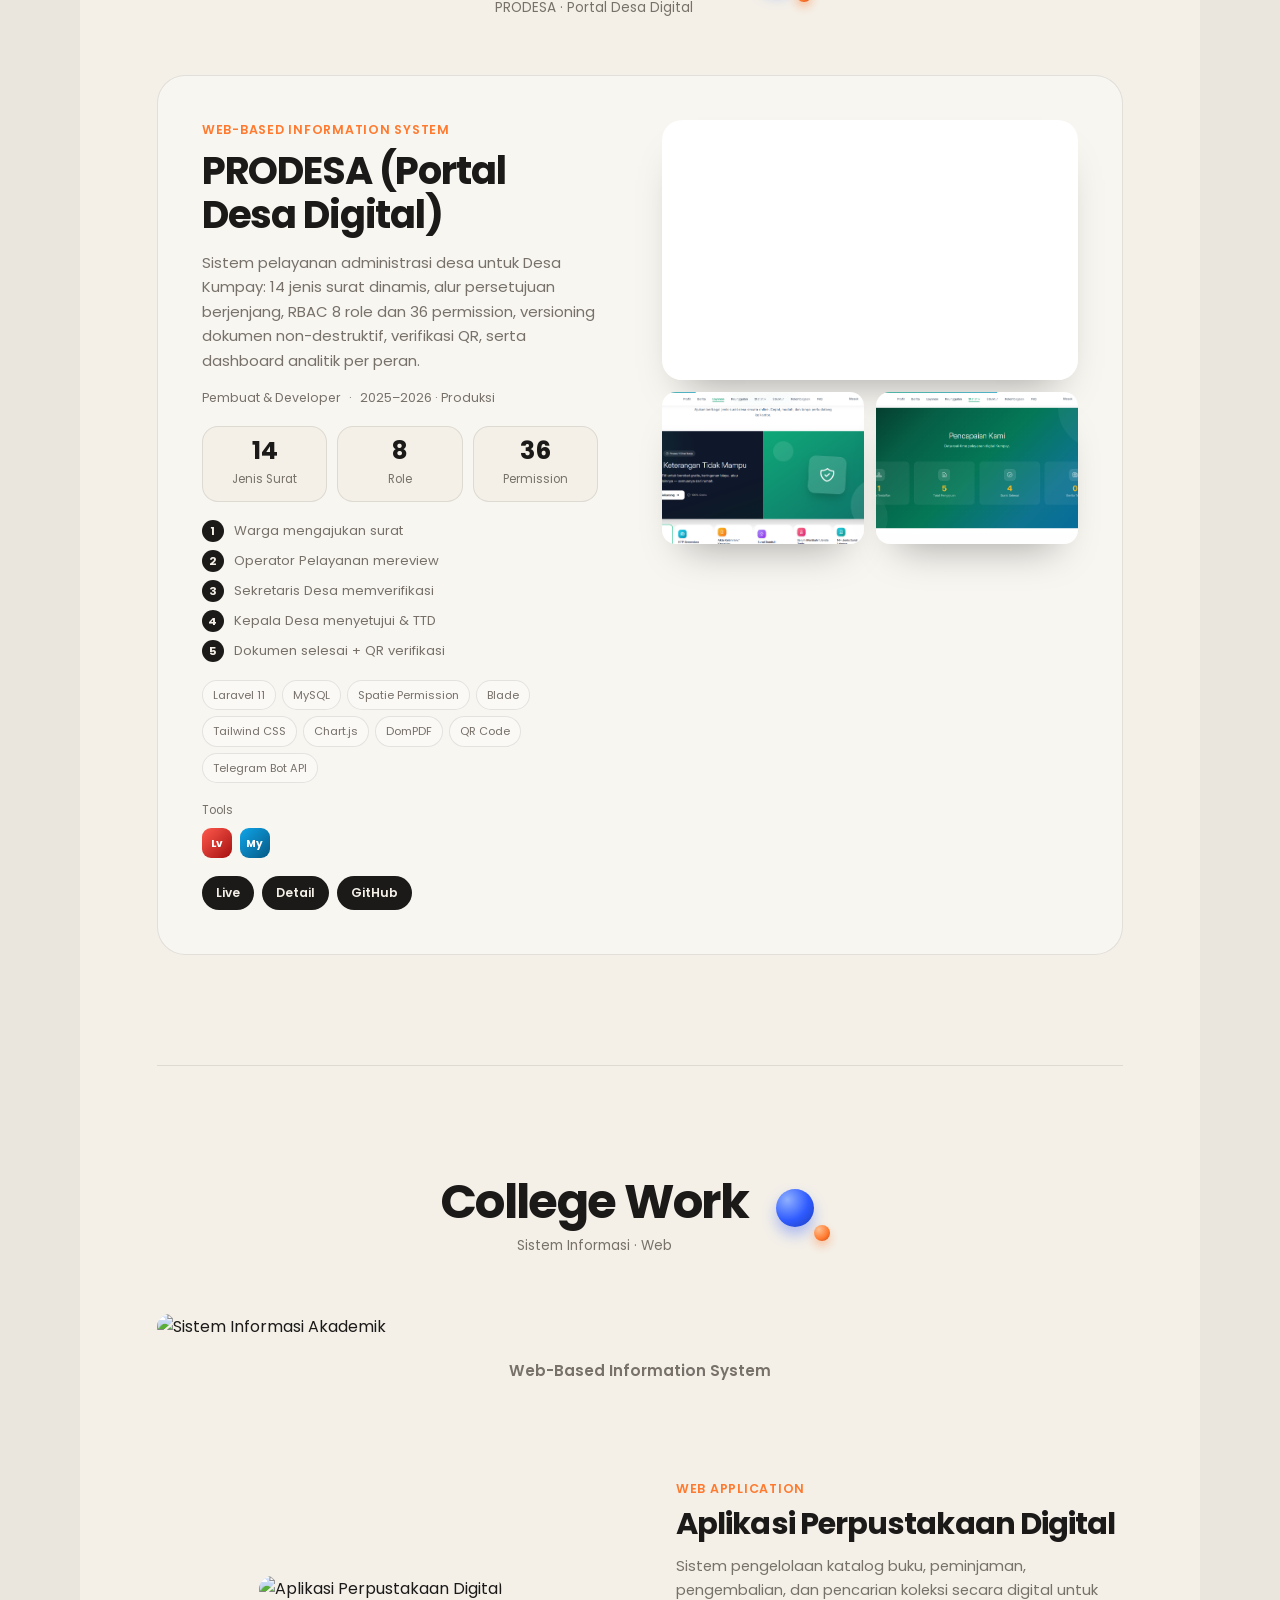
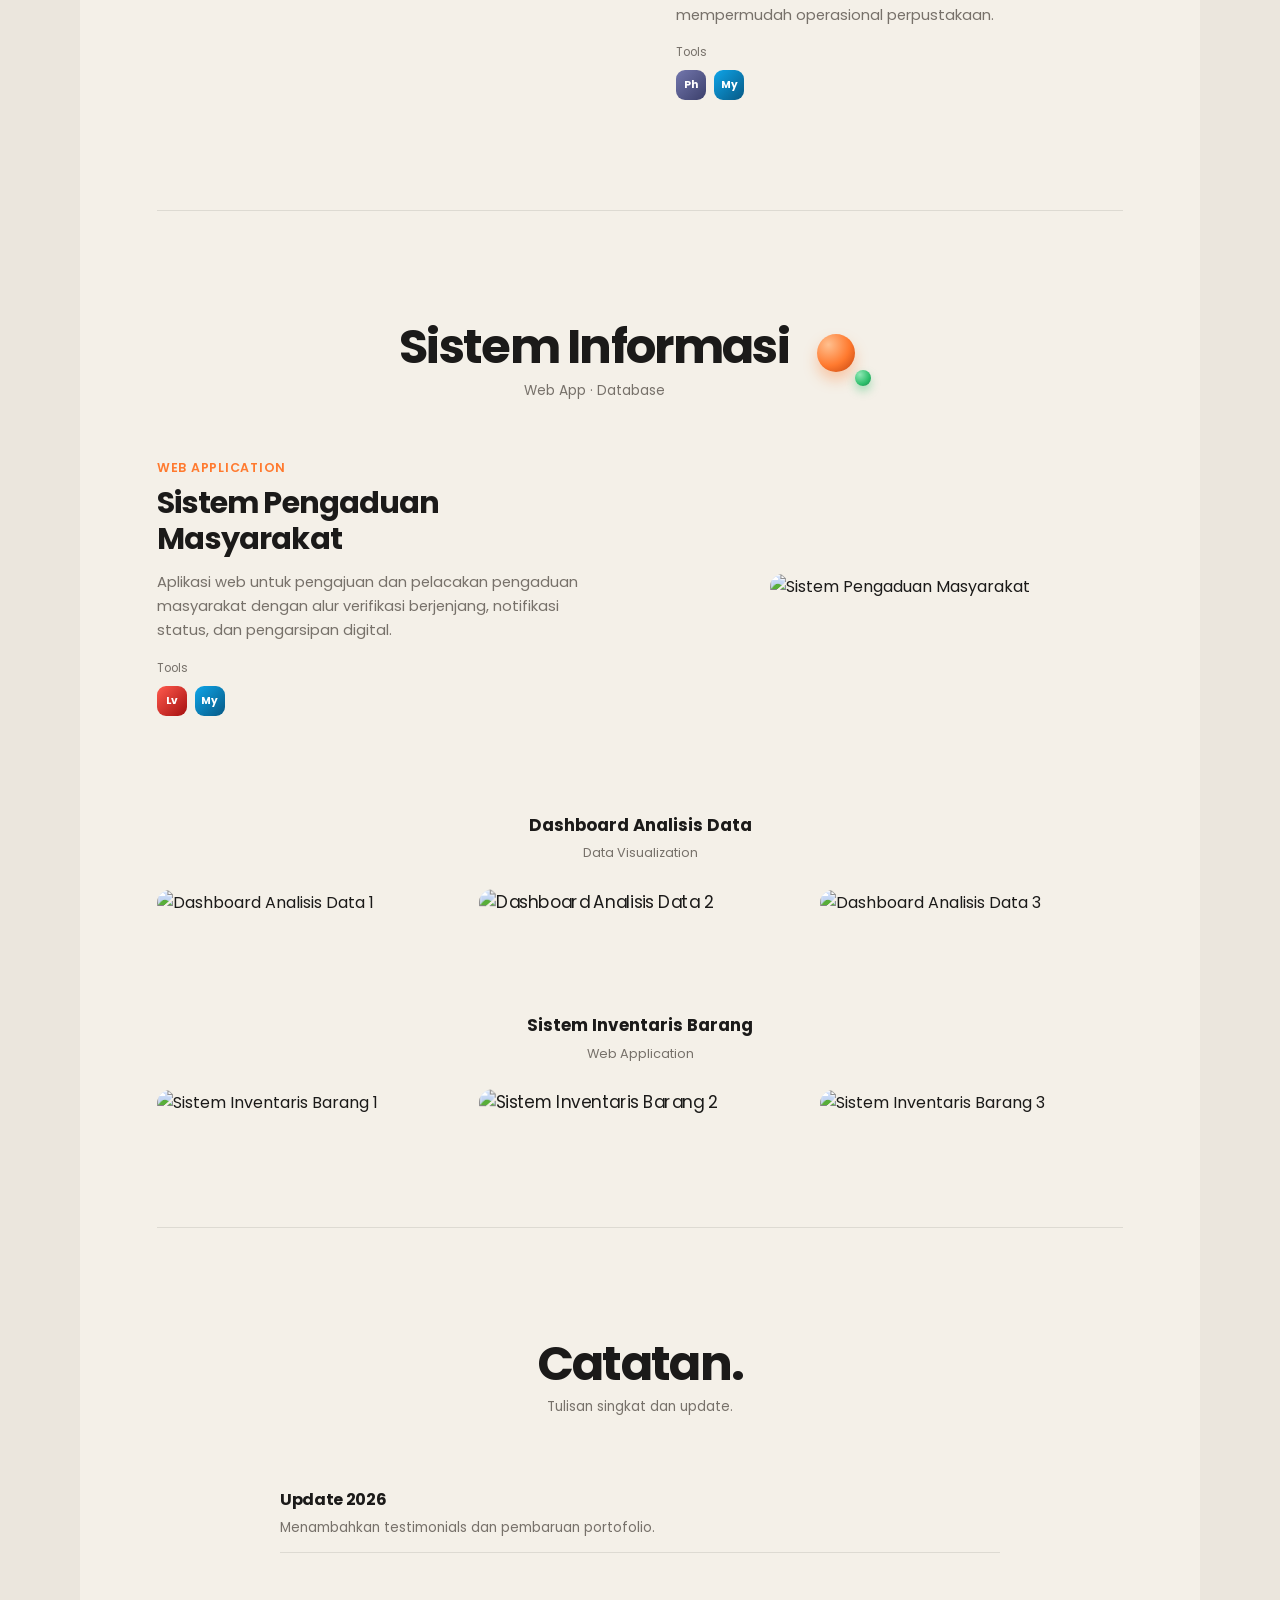
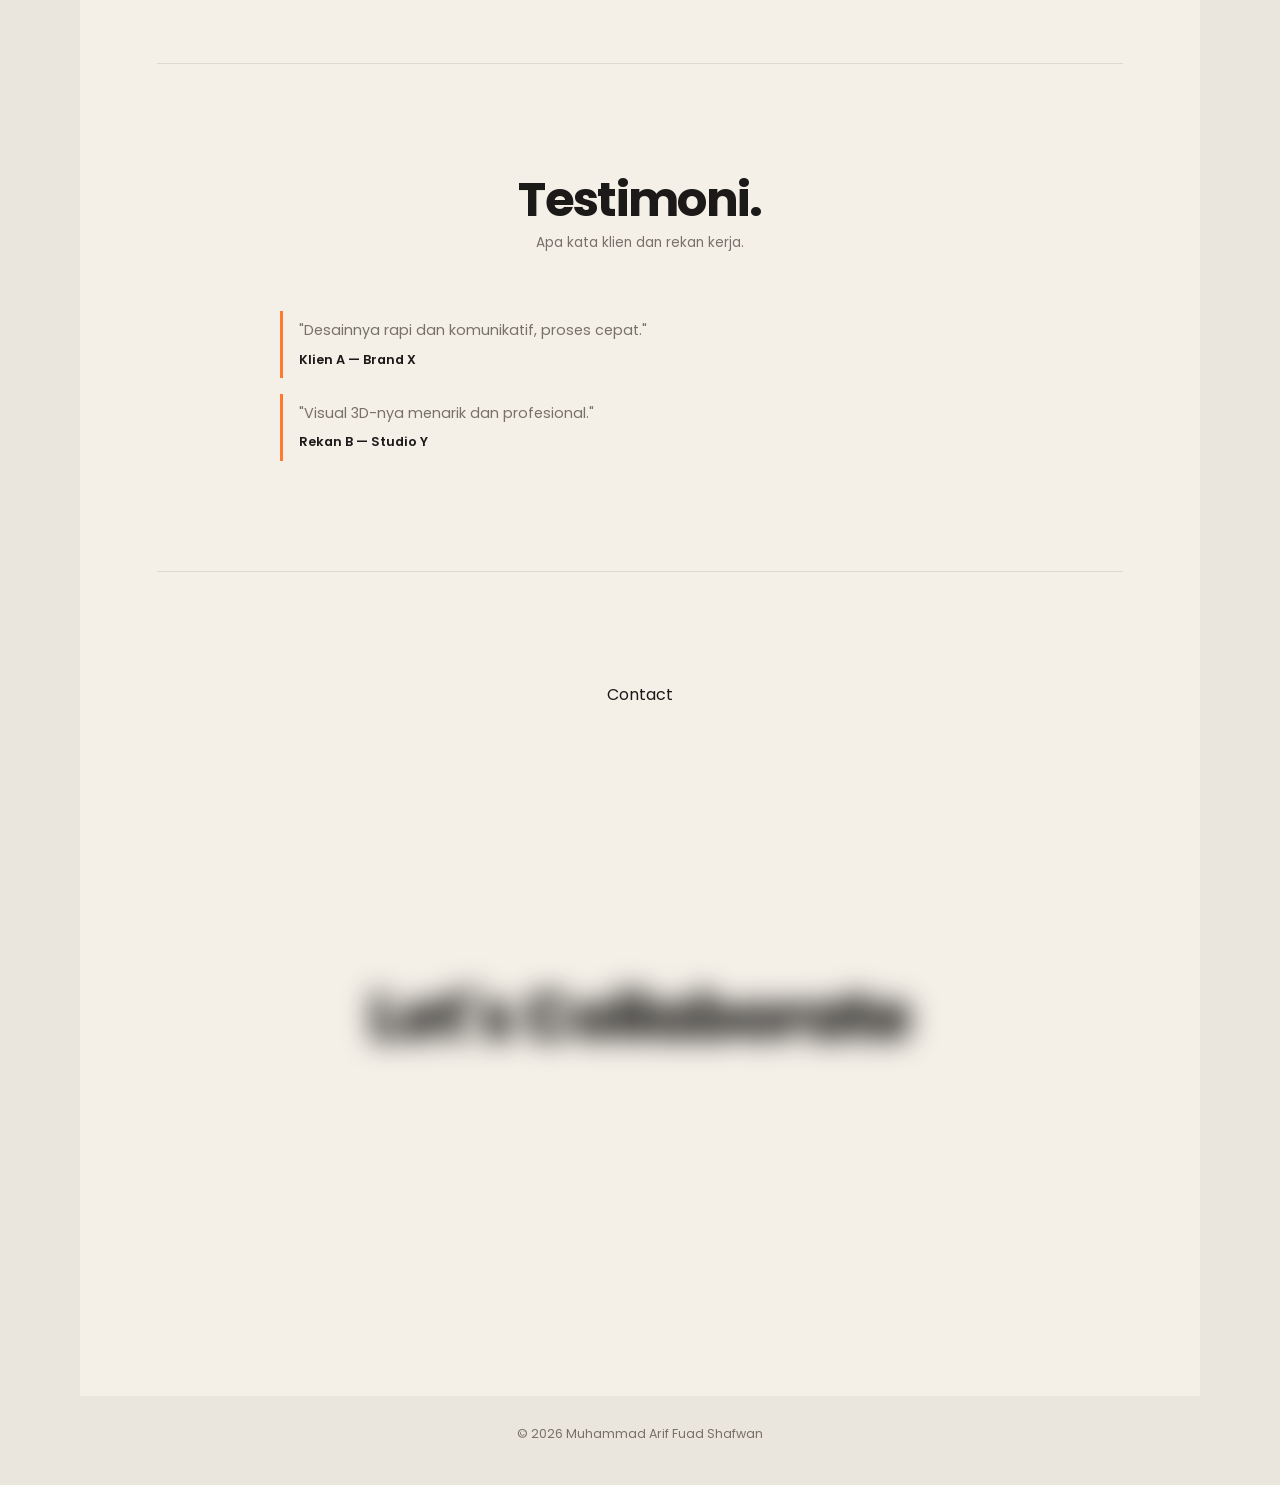
==== commit 39863f9c: "Revamp portfolio with PRODESA project, profile content, and 3D hero updates" ====
--- a/index.html
+++ b/index.html
@@ -3,9 +3,9 @@
 <head>
 <meta charset="UTF-8">
 <meta name="viewport" content="width=device-width, initial-scale=1">
-<title>Muhammad Arif Fuad Safwan — Personal Portofolio</title>
-<meta name="description" content="Portofolio Muhammad Arif Fuad Safwan — desain grafis, ilustrasi, branding, dan motion graphics.">
-<meta name="author" content="Muhammad Arif Fuad Safwan">
+<title>Muhammad Arif Fuad Shafwan — Personal Portfolio</title>
+<meta name="description" content="Portofolio Muhammad Arif Fuad Shafwan — pengembangan web, analisis data, dan perancangan sistem.">
+<meta name="author" content="Muhammad Arif Fuad Shafwan">
 
 <!-- Font Poppins (display=swap: teks tampil dulu dengan font cadangan, lalu berganti saat font siap) -->
 <link rel="preconnect" href="https://fonts.googleapis.com">
@@ -18,8 +18,8 @@
 
 <!-- Pratinjau tautan (WhatsApp, LinkedIn, X, dll.) -->
 <meta property="og:type" content="website">
-<meta property="og:title" content="Muhammad Arif Fuad Safwan — Personal Portofolio">
-<meta property="og:description" content="Desain grafis, ilustrasi, branding, dan motion graphics.">
+<meta property="og:title" content="Muhammad Arif Fuad Shafwan — Personal Portfolio">
+<meta property="og:description" content="Pengembangan web, analisis data, dan perancangan sistem.">
 <meta property="og:locale" content="id_ID">
 <meta name="twitter:card" content="summary_large_image">
 <!-- Setelah situs dipublikasikan, hapus tanda komentar dan isi alamat LENGKAP (harus diawali https://):
@@ -28,268 +28,30 @@
 <meta name="twitter:image" content="https://alamat-situs-anda.com/img/preview-1200x630.jpg">
 <link rel="canonical" href="https://alamat-situs-anda.com/">
 -->
-<!-- Terapkan mode gerakan dari URL sebelum halaman digambar, agar tidak ada kedipan animasi. -->
-<script>
-  (function () {
-    var q = new URLSearchParams(location.search).get("motion");
-    if (q === "reduce") document.documentElement.classList.add("respect-rm");
-    else if (q === "full") document.documentElement.classList.remove("respect-rm");
-  }());
-</script>
-<style>
-  :root {
-    --bg: #ebe6dd;
-    --sheet: #f4f0e8;
-    --ink: #1b1a19;
-    --muted: #77716a;
-    --line: rgba(27, 26, 25, .1);
-    --orange: #ff7a2f;
-    --blue: #2f5bff;
-    --green: #2fbf6c;
-  }
-  html.dark {
-    --bg: #141312; --sheet: #1d1b19; --ink: #f4f0e8;
-    --muted: #a8a29a; --line: rgba(244, 240, 232, .12);
-  }
-  * { box-sizing: border-box; margin: 0; padding: 0; }
-  html { scroll-behavior: smooth; }
-  body {
-    background: var(--bg); color: var(--ink);
-    font-family: "Poppins", "Segoe UI", system-ui, -apple-system, sans-serif;
-    line-height: 1.65; overflow-x: hidden;
-  }
-  a { color: inherit; }
-  a:focus-visible { outline: 3px solid var(--blue); outline-offset: 3px; }
-  img { display: block; max-width: 100%; }
-
-  /* Hero 3D */
-  .hero { position: relative; height: 100vh; min-height: 520px; display: grid; place-items: end center; overflow: hidden; }
-  #heroCanvas { position: absolute; inset: 0; width: 100%; height: 100%; }
-  .hero-cap { position: relative; text-align: center; padding-bottom: 36px; color: var(--muted); font-size: .85rem; letter-spacing: .08em; text-transform: uppercase; }
-  .hero-cap b { display: block; color: var(--ink); letter-spacing: -.01em; text-transform: none; font-size: 1.05rem; margin-bottom: 2px; }
-  .hero-cap i { display: block; margin: 12px auto 0; width: 22px; height: 36px; border: 2px solid var(--muted); border-radius: 12px; position: relative; }
-  .hero-cap i::after { content: ""; position: absolute; left: 50%; top: 7px; width: 3px; height: 7px; margin-left: -1.5px; border-radius: 2px; background: var(--muted); animation: wheel 1.6s infinite; }
-  /* Navigasi atas */
-  .nav { position: fixed; top: 0; left: 0; right: 0; z-index: 40; display: flex; align-items: center; justify-content: space-between; gap: 16px; padding: 12px clamp(18px, 6vw, 80px); background: rgba(235, 230, 221, .82); -webkit-backdrop-filter: blur(14px); backdrop-filter: blur(14px); border-bottom: 1px solid var(--line); transition: padding .25s, background .25s; }
-  .nav.scrolled { padding: 8px clamp(18px, 6vw, 80px); background: rgba(235, 230, 221, .92); }
-  .nav-brand { font-size: 1rem; font-weight: 700; letter-spacing: -.03em; text-decoration: none; white-space: nowrap; }
-  .nav-brand span { color: var(--orange); }
-  .nav-links { display: flex; align-items: center; gap: 6px; }
-  .nav-links a { display: inline-flex; align-items: center; min-height: 36px; padding: 0 14px; border-radius: 999px; text-decoration: none; font-size: .78rem; font-weight: 600; color: var(--muted); white-space: nowrap; transition: color .2s, background .2s; }
-  .nav-links a:hover { color: var(--ink); background: rgba(27, 26, 25, .07); }
-  .nav-links a.cta { background: var(--ink); color: var(--sheet); }
-  .nav-links a.cta:hover { background: var(--orange); color: var(--sheet); }
-  .nav-toggle { display: none; width: 38px; height: 38px; border: 0; border-radius: 10px; background: rgba(27, 26, 25, .06); cursor: pointer; flex-direction: column; align-items: center; justify-content: center; gap: 4px; }
-  .nav-toggle span { width: 18px; height: 2px; background: var(--ink); border-radius: 2px; transition: transform .25s, opacity .25s; }
-  .nav-toggle[aria-expanded="true"] span:nth-child(1) { transform: translateY(6px) rotate(45deg); }
-  .nav-toggle[aria-expanded="true"] span:nth-child(2) { opacity: 0; }
-  .nav-toggle[aria-expanded="true"] span:nth-child(3) { transform: translateY(-6px) rotate(-45deg); }
-  .theme-toggle { min-height: 36px; padding: 0 12px; border-radius: 999px; border: 1px solid var(--line); background: rgba(27,26,25,.06); color: var(--ink); font-size: .75rem; font-weight: 600; cursor: pointer; }
-  html.respect-rm .nav-links a { transition: none; }
-  #works, #contact { scroll-margin-top: 76px; }
-  @media (max-width: 640px) {
-    .nav { padding: 10px 16px; }
-    .nav-brand { font-size: .92rem; }
-    .nav-toggle { display: flex; }
-    .nav-links { position: absolute; top: 100%; left: 0; right: 0; flex-direction: column; align-items: stretch; gap: 4px; padding: 10px 16px 16px; background: rgba(235, 230, 221, .96); backdrop-filter: blur(14px); border-bottom: 1px solid var(--line); display: none; }
-    .nav-links.open { display: flex; }
-    .nav-links a { justify-content: center; }
-  }
-  @keyframes wheel { 0% { opacity: 1; transform: translateY(0); } 100% { opacity: 0; transform: translateY(10px); } }
-
-  /* Lembar utama ala halaman Behance */
-  .sheet { max-width: 1120px; margin: 0 auto; background: var(--sheet); padding: 0 clamp(18px, 6vw, 80px); }
-  .block { padding: clamp(56px, 9vw, 110px) 0; border-top: 1px solid var(--line); }
-  .block:first-child { border-top: 0; }
-  h2.title { font-size: clamp(1.8rem, 4.5vw, 3rem); letter-spacing: -.035em; line-height: 1.1; text-align: center; }
-  .sub { text-align: center; color: var(--muted); font-size: .85rem; margin: 6px auto 0; max-width: 58ch; }
-  .title-wrap { position: relative; display: flex; justify-content: center; align-items: center; gap: 22px; margin-bottom: clamp(32px, 5vw, 56px); flex-wrap: wrap; }
-  .title-wrap .t { text-align: center; }
-  .orbs { position: relative; width: 70px; height: 56px; }
-  .orb { position: absolute; border-radius: 50%; animation: float 5s ease-in-out infinite; }
-  .orb.big { width: 38px; height: 38px; left: 6px; top: 0; background: radial-gradient(circle at 30% 28%, #8fb0ff, var(--blue) 55%, #1b3bb8); box-shadow: 0 8px 14px rgba(47, 91, 255, .35); }
-  .orb.small { width: 16px; height: 16px; left: 44px; top: 36px; background: radial-gradient(circle at 30% 28%, #ffc08f, var(--orange) 60%, #c2410c); box-shadow: 0 5px 10px rgba(255, 122, 47, .4); animation-delay: -2s; }
-  .orbs.swap .orb.big { background: radial-gradient(circle at 30% 28%, #ffc08f, var(--orange) 55%, #c2410c); box-shadow: 0 8px 14px rgba(255, 122, 47, .35); }
-  .orbs.swap .orb.small { background: radial-gradient(circle at 30% 28%, #8fe8b5, var(--green) 60%, #17894a); box-shadow: 0 5px 10px rgba(47, 191, 108, .4); }
-  @keyframes float { 0%, 100% { transform: translateY(0); } 50% { transform: translateY(-8px); } }
-
-  /* Profil (meniru contoh): teks di kiri, perangkat 3D di kanan */
-  .hello { display: grid; grid-template-columns: 1fr 1.15fr; gap: clamp(20px, 4vw, 56px); align-items: center; }
-  .hello h2 { font-size: clamp(1.8rem, 3.4vw, 2.4rem); letter-spacing: -.03em; margin-bottom: 12px; min-height: 1.2em; }
-  .caret { display: inline-block; width: 3px; height: .85em; margin-left: 4px; background: currentColor; vertical-align: -.06em; animation: blink 1s steps(1) infinite; }
-  @keyframes blink { 50% { opacity: 0; } }
-  .hello p { color: var(--muted); text-align: justify; max-width: 470px; font-size: .92rem; }
-  .facts { list-style: none; display: grid; gap: 6px; margin-top: 18px; max-width: 430px; }
-  .facts li { display: flex; justify-content: space-between; gap: 18px; padding: 7px 0; border-bottom: 1px solid var(--line); font-size: .8rem; }
-  .facts span { color: var(--muted); }
-  .facts b { font-weight: 600; text-align: right; }
-  .device3d { position: relative; width: 100%; max-width: 620px; aspect-ratio: 1; justify-self: center; }
-  #deviceCanvas { position: absolute; inset: 0; width: 100%; height: 100%; }
-  .device { position: absolute; left: 50%; top: 50%; width: 52%; aspect-ratio: 1; margin: -26% 0 0 -26%; border-radius: 34px; background: linear-gradient(145deg, #fff, #ddd6c9); box-shadow: 0 30px 40px -16px rgba(0,0,0,.28), inset 0 -6px 10px rgba(0,0,0,.06); transform: rotate(-12deg); }
-  .device::before { content: ""; position: absolute; inset: 14% 16% 22% 12%; border-radius: 18px; background: #14151a; }
-  .device::after { content: ""; position: absolute; right: 10%; top: 28%; width: 9%; height: 9%; border-radius: 50%; background: var(--orange); box-shadow: 0 34px 0 -1px var(--orange); }
-  .device3d.ok .device { display: none; }
-  .connect { margin-top: clamp(28px, 4vw, 48px); }
-  .connect h3 { font-size: 1.35rem; letter-spacing: -.03em; margin-bottom: 14px; }
-  .connect ul { list-style: none; display: grid; grid-template-columns: repeat(2, minmax(0, 1fr)); gap: 12px 28px; max-width: 460px; }
-  .connect li { display: flex; align-items: center; gap: 10px; font-size: .82rem; min-width: 0; }
-  .connect li span { min-width: 0; overflow-wrap: anywhere; }
-  .ico { flex: none; width: 20px; height: 20px; display: grid; place-items: center; color: var(--ink); font-style: normal; font-size: .7rem; font-weight: 700; }
-  .connect a { text-decoration: none; }
-  .connect a:hover { color: var(--orange); }
-  @media (max-width: 520px) { .connect ul { grid-template-columns: 1fr; } }
-
-  /* Education / career */
-  .two { display: grid; grid-template-columns: 1fr 1fr; gap: clamp(28px, 6vw, 80px); }
-  .two h3 { font-size: 1.6rem; letter-spacing: -.03em; margin-bottom: 18px; }
-  .tl { list-style: none; border-left: 2px solid var(--line); padding-left: 18px; }
-  .tl li { position: relative; margin-bottom: 20px; }
-  .tl li::before { content: ""; position: absolute; left: -24px; top: 9px; width: 8px; height: 8px; border-radius: 50%; background: var(--ink); }
-  .tl strong { display: block; font-size: 1rem; }
-  .tl small { display: block; color: var(--muted); font-size: .82rem; line-height: 1.5; }
-
-  /* Tools */
-  .tools { display: grid; grid-template-columns: repeat(3, 76px); gap: 22px 26px; margin-top: 4px; }
-  .tool { text-align: center; font-size: .7rem; color: var(--muted); }
-  .tile { width: 72px; height: 72px; border-radius: 20px; display: grid; place-items: center; color: #fff; font-weight: 800; font-size: 1.35rem; letter-spacing: -.04em; margin-bottom: 6px;
-          box-shadow: 0 14px 18px -8px rgba(0,0,0,.4), inset 0 2px 3px rgba(255,255,255,.35), inset 0 -4px 6px rgba(0,0,0,.18);
-          transition: transform .3s; }
-  .tool:hover .tile { transform: translateY(-6px) rotate(-4deg); }
-  .skills { list-style: none; columns: 2; column-gap: 28px; font-size: .92rem; }
-  .skills li { break-inside: avoid; margin-bottom: 8px; padding-left: 16px; position: relative; }
-  .skills li::before { content: ""; position: absolute; left: 0; top: .6em; width: 6px; height: 6px; border-radius: 50%; background: var(--ink); }
-  .skills em { color: var(--muted); font-style: normal; font-size: .78rem; }
-
-  /* Karya */
-  .work { margin-bottom: clamp(56px, 8vw, 96px); }
-  .work:last-child { margin-bottom: 0; }
-  .work .img { border-radius: 22px; width: 100%; box-shadow: 0 24px 40px -22px rgba(0,0,0,.35); }
-  .work.wide .cap { text-align: center; margin-top: 18px; color: var(--muted); font-weight: 600; font-size: .95rem; }
-  .work.split { display: grid; grid-template-columns: 1fr 1fr; gap: clamp(24px, 6vw, 72px); align-items: center; }
-  .work.split.rev .media { order: 2; }
-  .work.split .media { display: grid; place-items: center; }
-  .work.split .media .img { max-height: 520px; width: auto; max-width: 100%; }
-  .work .txt h3 { font-size: clamp(1.3rem, 2.8vw, 1.9rem); letter-spacing: -.03em; line-height: 1.2; }
-  .work .txt .kicker { color: var(--orange); font-weight: 600; font-size: .78rem; letter-spacing: .06em; text-transform: uppercase; margin-bottom: 6px; }
-  .work .txt p { color: var(--muted); font-size: .92rem; margin: 12px 0 16px; }
-  .work .mini { font-size: .72rem; color: var(--muted); margin-bottom: 8px; }
-  .mini-tools { display: flex; gap: 8px; }
-  .mini-tools b { width: 30px; height: 30px; border-radius: 9px; display: grid; place-items: center; color: #fff; font-size: .66rem; }
-  .work.row .head { text-align: center; margin-bottom: 24px; }
-  .work.row .head h3 { font-size: 1.05rem; }
-  .work.row .head span { color: var(--muted); font-size: .8rem; }
-  .row3 { display: grid; grid-template-columns: repeat(3, 1fr); gap: clamp(10px, 2.5vw, 28px); align-items: center; }
-  .row3 .img { border-radius: 18px; }
-  .row3 .img:nth-child(2) { transform: scale(1.06); }
-
-  /* Workflow */
-  .wf { display: grid; grid-template-columns: repeat(5, minmax(0, 1fr)); gap: 16px; }
-  .wf figure { text-align: center; }
-  .wf img { border-radius: 14px; width: 100%; box-shadow: 0 16px 24px -14px rgba(0,0,0,.35); }
-  .wf figcaption { margin-top: 10px; font-size: .78rem; color: var(--muted); font-weight: 600; }
-
-  /* Kontak */
-  /* Let's Collaborate: judul blur-in + pil kontak melayang (meniru contoh) */
-  .collab { text-align: center; }
-  .stage { position: relative; width: 100%; max-width: 940px; height: clamp(440px, 64vh, 560px); margin: 0 auto; }
-  .cl { position: absolute; left: 50%; top: 52%; transform: translate(-50%, -50%); width: 100%; font-size: clamp(2rem, 6.4vw, 4.2rem); font-weight: 800; letter-spacing: -.04em; line-height: 1.08; }
-  .cl .w, .stage .chip { opacity: 0; filter: blur(14px); transition: opacity .8s ease var(--od, 0s), filter .8s ease var(--od, 0s), transform .9s cubic-bezier(.2, .8, .2, 1) var(--od, 0s); }
-  .cl .w { display: inline-block; transform: translateY(14px); }
-  .stage.on .cl .w { opacity: 1; filter: none; transform: none; transition-delay: var(--d, 0s); }
-  .stage ul { list-style: none; }
-  .stage .chip { position: absolute; left: var(--x); top: var(--y); transform: translate(-50%, -50%) translateY(14px) scale(.92); }
-  .stage.on .chip { opacity: 1; filter: none; transform: translate(-50%, -50%); transition-delay: var(--d, 0s); }
-  .pill { display: flex; align-items: center; gap: 9px; padding: 6px 15px 6px 6px; border-radius: 999px; background: rgba(255, 255, 255, .72); border: 1px solid var(--line); box-shadow: 0 10px 22px -12px rgba(0, 0, 0, .3); font-size: .82rem; white-space: nowrap; color: var(--ink); text-decoration: none; animation: bob 5.2s ease-in-out infinite; animation-delay: var(--fd, 0s); }
-  a.pill:hover { border-color: var(--orange); color: var(--orange); }
-  .stage:not(.on) .pill { animation-play-state: paused; }
-  .pill .pi { flex: none; width: 26px; height: 26px; border-radius: 50%; background: var(--ink); color: var(--sheet); display: grid; place-items: center; font-size: .6rem; font-weight: 700; }
-  @keyframes bob { 0%, 100% { transform: translateY(0); } 50% { transform: translateY(-6px); } }
-  .stage.static .pill { animation: none; }
-  .stage.static .w, .stage.static .chip { transition: none; }
-  .ico svg { width: 15px; height: 15px; }
-  .cv { display: inline-flex; align-items: center; gap: 8px; margin-top: 28px; padding: 12px 26px; border-radius: 999px; background: var(--ink); color: var(--sheet); text-decoration: none; font-weight: 600; font-size: .9rem; transition: transform .25s ease, background .25s ease; }
-  .cv:hover { transform: translateY(-2px); background: var(--orange); }
-  .cv[hidden] { display: none; }
-  html.respect-rm .cv { transition: none; }
-  @media (max-width: 640px) {
-    .stage { height: 520px; }
-    .stage .chip { left: var(--mx); top: var(--my); }
-    .pill { font-size: .76rem; }
-  }
-  footer { text-align: center; padding: 28px 16px 40px; color: var(--muted); font-size: .78rem; }
-
-  /* Lightbox */
-  .zoomable { cursor: zoom-in; }
-  .lb { position: fixed; inset: 0; z-index: 50; background: rgba(15, 14, 13, .93); display: grid; grid-template-rows: 1fr auto; place-items: center; padding: 56px 12px 18px; }
-  .lb[hidden] { display: none; }
-  .lb figure { display: contents; }
-  .lb img { max-width: min(94vw, 1200px); max-height: calc(100vh - 150px); object-fit: contain; border-radius: 12px; box-shadow: 0 30px 60px rgba(0,0,0,.5); touch-action: pan-y; }
-  .lb .meta { color: #d8d2c8; font-size: .85rem; text-align: center; padding-top: 14px; }
-  .lb .meta span { color: #9a948a; margin-left: 10px; }
-  .lb button { position: absolute; width: 46px; height: 46px; border-radius: 50%; border: 0; background: rgba(255,255,255,.14); color: #fff; font-size: 1.4rem; cursor: pointer; display: grid; place-items: center; transition: background .2s; }
-  .lb button:hover { background: rgba(255,255,255,.28); }
-  .lb button:focus-visible { outline: 3px solid #8fb0ff; outline-offset: 2px; }
-  .lb button[hidden] { display: none; }
-  .lb .x { top: 12px; right: 12px; }
-  .lb .p { left: 12px; top: 50%; transform: translateY(-50%); }
-  .lb .n { right: 12px; top: 50%; transform: translateY(-50%); }
-  @media (max-width: 760px) { .lb .p, .lb .n { top: auto; bottom: 14px; transform: none; } .lb .p { left: 14px; } .lb .n { right: 14px; } }
-
-  .reveal { opacity: 0; transform: translateY(26px); transition: opacity .8s ease, transform .8s ease; }
-  .reveal.in { opacity: 1; transform: none; }
-  /* Diterapkan lewat class agar ?motion=reduce juga mematikan animasi CSS,
-     bukan hanya saat sistem operasi meminta "kurangi gerakan". */
-  html.respect-rm { scroll-behavior: auto; }
-  html.respect-rm .reveal { opacity: 1; transform: none; transition: none; }
-  html.respect-rm .orb, html.respect-rm .hero-cap i::after, html.respect-rm .caret, html.respect-rm .pill { animation: none; }
-  @media (max-width: 760px) {
-    .hello, .two, .work.split { grid-template-columns: 1fr; }
-    .work.split.rev .media { order: 0; }
-    .device { margin-top: 10px; }
-    .wf { display: flex; overflow-x: auto; scroll-snap-type: x mandatory; gap: 12px; padding-bottom: 10px; }
-    .wf figure { flex: 0 0 62%; scroll-snap-align: start; }
-    .row3 .img:nth-child(2) { transform: none; }
-  }
-</style>
+<link rel="stylesheet" href="style.css">
 </head>
 <body>
 
 <nav class="nav" aria-label="Navigasi utama">
   <a class="nav-brand" href="#hero">Fuad<span>.</span></a>
-  <button class="theme-toggle" type="button" aria-label="Ganti tema" onclick="document.documentElement.classList.toggle('dark')">Theme</button>
   <button class="nav-toggle" type="button" aria-label="Buka menu" aria-expanded="false" aria-controls="navMenu"><span></span><span></span><span></span></button>
   <div class="nav-links" id="navMenu">
     <a href="#hello">Tentang</a>
+    <a href="#skills">Skills</a>
     <a href="#works">Karya</a>
-    <a href="#workflow">Proses</a>
     <a class="cta" href="#contact">Hubungi</a>
   </div>
 </nav>
-<script>
-(function () {
-  const btn = document.querySelector(".nav-toggle");
-  const menu = document.getElementById("navMenu");
-  if (btn && menu) {
-    btn.addEventListener("click", () => {
-      const open = menu.classList.toggle("open");
-      btn.setAttribute("aria-expanded", open ? "true" : "false");
-    });
-    menu.querySelectorAll("a").forEach((a) => a.addEventListener("click", () => {
-      menu.classList.remove("open");
-      btn.setAttribute("aria-expanded", "false");
-    }));
-  }
-  const nav = document.querySelector(".nav");
-  const onScroll = () => { if (nav) nav.classList.toggle("scrolled", window.scrollY > 24); };
-  addEventListener("scroll", onScroll, { passive: true });
-  onScroll();
-})();
-</script>
+
 
 <section class="hero" id="hero" aria-label="Sampul">
   <canvas id="heroCanvas" aria-hidden="true"></canvas>
   <div class="hero-cap">
     <b id="heroName"></b><span id="heroLine"></span>
+    <div class="hero-actions">
+      <a class="btn solid" href="#works-intro">Lihat Karya</a>
+      <a class="btn" href="#contact">Hubungi Saya</a>
+    </div>
     <i aria-hidden="true"></i>
   </div>
 </section>
@@ -299,6 +61,7 @@
   <section class="block" id="hello">
     <div class="hello">
       <div class="hl">
+        <p class="eyebrow">About me</p>
         <h2 id="helloTitle" aria-label="Hello!"><span id="typed" aria-hidden="true"></span><i class="caret" aria-hidden="true"></i></h2>
         <p class="reveal" id="bio"></p>
         <ul class="facts reveal" id="facts"></ul>
@@ -307,9 +70,11 @@
           <ul id="connect"></ul>
         </div>
       </div>
-      <div class="device3d" id="deviceWrap" aria-hidden="true">
-        <div class="device"></div>
-        <canvas id="deviceCanvas"></canvas>
+      <div class="device3d" id="deviceWrap">
+        <div class="device">
+          <img class="device-photo" id="devicePhoto" src="img/profil.svg" alt="Foto profil Muhammad Arif Fuad Shafwan" width="800" height="1000" decoding="async">
+        </div>
+        <canvas id="deviceCanvas" aria-hidden="true"></canvas>
       </div>
     </div>
   </section>
@@ -319,34 +84,34 @@
       <div class="reveal"><h3>Education</h3><ul class="tl" id="education"></ul></div>
       <div class="reveal"><h3>Career</h3><ul class="tl" id="career"></ul></div>
     </div>
-    <div class="two" style="margin-top:clamp(40px,6vw,72px)">
+    <div class="two spaced">
       <div class="reveal"><h3>Tools</h3><div class="tools" id="tools"></div></div>
       <div class="reveal"><h3>Skills</h3><ul class="skills" id="skills"></ul></div>
     </div>
   </section>
 
   <section class="block" id="works-intro">
-    <div class="title-wrap reveal"><div class="t"><h2 class="title">Karya pilihan.</h2><p class="sub">Kumpulan karya dari perkuliahan dan proyek klien: poster, ilustrasi, konten media sosial, hingga eksperimen visual 3D. Klik gambar untuk melihat lebih besar.</p></div></div>
+    <div class="sec-head reveal">
+      <p class="eyebrow">Selected Works</p>
+      <h2>Karya pilihan.</h2>
+      <p>Kumpulan karya dari perkuliahan dan proyek klien: poster, ilustrasi, konten media sosial, hingga eksperimen visual 3D. Klik gambar untuk melihat lebih besar.</p>
+    </div>
   </section>
 
   <div id="works"></div>
 
-  <section class="block" id="workflow">
-    <div class="title-wrap reveal"><div class="t"><h2 class="title">Design Workflow</h2><p class="sub" id="wfSub"></p></div></div>
-    <div class="wf reveal" id="wf"></div>
-  </section>
-
   <section class="block" id="notes">
     <div class="title-wrap reveal"><div class="t"><h2 class="title">Catatan.</h2><p class="sub">Tulisan singkat dan update.</p></div></div>
-    <div id="notesList" class="reveal" style="max-width:720px;margin:0 auto;display:grid;gap:12px"></div>
+    <div id="notesList" class="reveal"></div>
   </section>
   <section class="block" id="testimonials">
     <div class="title-wrap reveal"><div class="t"><h2 class="title">Testimoni.</h2><p class="sub">Apa kata klien dan rekan kerja.</p></div></div>
-    <div id="testiList" class="reveal" style="display:grid;gap:16px;max-width:720px;margin:0 auto"></div>
+    <div id="testiList" class="reveal"></div>
   </section>
   <section class="block collab" id="contact">
+    <p class="eyebrow">Contact</p>
     <div class="stage" id="stage">
-      <h2 class="cl" id="clTitle"><span class="w" style="--d:0s;--od:.3s">Let's</span> <span class="w" style="--d:.22s;--od:0s">Collaborate</span></h2>
+      <h2 class="cl" id="clTitle"><span class="w">Let's</span> <span class="w">Collaborate</span></h2>
       <ul id="chips"></ul>
     </div>
     <a class="cv reveal" id="cv" href="#" hidden download>Unduh CV (PDF)</a>
@@ -360,620 +125,11 @@
   <button class="p" id="lbPrev" type="button" aria-label="Gambar sebelumnya">&#8249;</button>
   <img id="lbImg" alt="">
   <button class="n" id="lbNext" type="button" aria-label="Gambar berikutnya">&#8250;</button>
-  <div class="meta"><b id="lbCap" style="font-weight:600"></b><span id="lbCount"></span></div>
+  <div class="meta"><b id="lbCap"></b><span id="lbCount"></span></div>
 </div>
 
-<script>
-/* three.js r128 — disatukan ke file ini */
-/**
- * @license
- * Copyright 2010-2021 Three.js Authors
- * SPDX-License-Identifier: MIT
- */
-!function(t,e){"object"==typeof exports&&"undefined"!=typeof module?e(exports):"function"==typeof define&&define.amd?define(["exports"],e):e((t="undefined"!=typeof globalThis?globalThis:t||self).THREE={})}(this,(function(t){"use strict";const e="128",n=100,i=300,r=301,s=302,a=303,o=304,l=306,c=307,h=1e3,u=1001,d=1002,p=1003,m=1004,f=1005,g=1006,v=1007,y=1008,x=1009,_=1012,w=1014,b=1015,M=1016,S=1020,T=1022,E=1023,A=1026,L=1027,R=33776,C=33777,P=33778,D=33779,I=35840,N=35841,B=35842,z=35843,F=37492,O=37496,H=2300,G=2301,U=2302,k=2400,V=2401,W=2402,j=2500,q=2501,X=3e3,Y=3001,Z=3007,J=3002,Q=3004,K=3005,$=3006,tt=7680,et=35044,nt=35048,it="300 es";class rt{addEventListener(t,e){void 0===this._listeners&&(this._listeners={});const n=this._listeners;void 0===n[t]&&(n[t]=[]),-1===n[t].indexOf(e)&&n[t].push(e)}hasEventListener(t,e){if(void 0===this._listeners)return!1;const n=this._listeners;return void 0!==n[t]&&-1!==n[t].indexOf(e)}removeEventListener(t,e){if(void 0===this._listeners)return;const n=this._listeners[t];if(void 0!==n){const t=n.indexOf(e);-1!==t&&n.splice(t,1)}}dispatchEvent(t){if(void 0===this._listeners)return;const e=this._listeners[t.type];if(void 0!==e){t.target=this;const n=e.slice(0);for(let e=0,i=n.length;e<i;e++)n[e].call(this,t);t.target=null}}}const st=[];for(let t=0;t<256;t++)st[t]=(t<16?"0":"")+t.toString(16);let at=1234567;const ot=Math.PI/180,lt=180/Math.PI;function ct(){const t=4294967295*Math.random()|0,e=4294967295*Math.random()|0,n=4294967295*Math.random()|0,i=4294967295*Math.random()|0;return(st[255&t]+st[t>>8&255]+st[t>>16&255]+st[t>>24&255]+"-"+st[255&e]+st[e>>8&255]+"-"+st[e>>16&15|64]+st[e>>24&255]+"-"+st[63&n|128]+st[n>>8&255]+"-"+st[n>>16&255]+st[n>>24&255]+st[255&i]+st[i>>8&255]+st[i>>16&255]+st[i>>24&255]).toUpperCase()}function ht(t,e,n){return Math.max(e,Math.min(n,t))}function ut(t,e){return(t%e+e)%e}function dt(t,e,n){return(1-n)*t+n*e}function pt(t){return 0==(t&t-1)&&0!==t}function mt(t){return Math.pow(2,Math.ceil(Math.log(t)/Math.LN2))}function ft(t){return Math.pow(2,Math.floor(Math.log(t)/Math.LN2))}var gt=Object.freeze({__proto__:null,DEG2RAD:ot,RAD2DEG:lt,generateUUID:ct,clamp:ht,euclideanModulo:ut,mapLinear:function(t,e,n,i,r){return i+(t-e)*(r-i)/(n-e)},inverseLerp:function(t,e,n){return t!==e?(n-t)/(e-t):0},lerp:dt,damp:function(t,e,n,i){return dt(t,e,1-Math.exp(-n*i))},pingpong:function(t,e=1){return e-Math.abs(ut(t,2*e)-e)},smoothstep:function(t,e,n){return t<=e?0:t>=n?1:(t=(t-e)/(n-e))*t*(3-2*t)},smootherstep:function(t,e,n){return t<=e?0:t>=n?1:(t=(t-e)/(n-e))*t*t*(t*(6*t-15)+10)},randInt:function(t,e){return t+Math.floor(Math.random()*(e-t+1))},randFloat:function(t,e){return t+Math.random()*(e-t)},randFloatSpread:function(t){return t*(.5-Math.random())},seededRandom:function(t){return void 0!==t&&(at=t%2147483647),at=16807*at%2147483647,(at-1)/2147483646},degToRad:function(t){return t*ot},radToDeg:function(t){return t*lt},isPowerOfTwo:pt,ceilPowerOfTwo:mt,floorPowerOfTwo:ft,setQuaternionFromProperEuler:function(t,e,n,i,r){const s=Math.cos,a=Math.sin,o=s(n/2),l=a(n/2),c=s((e+i)/2),h=a((e+i)/2),u=s((e-i)/2),d=a((e-i)/2),p=s((i-e)/2),m=a((i-e)/2);switch(r){case"XYX":t.set(o*h,l*u,l*d,o*c);break;case"YZY":t.set(l*d,o*h,l*u,o*c);break;case"ZXZ":t.set(l*u,l*d,o*h,o*c);break;case"XZX":t.set(o*h,l*m,l*p,o*c);break;case"YXY":t.set(l*p,o*h,l*m,o*c);break;case"ZYZ":t.set(l*m,l*p,o*h,o*c);break;default:console.warn("THREE.MathUtils: .setQuaternionFromProperEuler() encountered an unknown order: "+r)}}});class vt{constructor(t=0,e=0){this.x=t,this.y=e}get width(){return this.x}set width(t){this.x=t}get height(){return this.y}set height(t){this.y=t}set(t,e){return this.x=t,this.y=e,this}setScalar(t){return this.x=t,this.y=t,this}setX(t){return this.x=t,this}setY(t){return this.y=t,this}setComponent(t,e){switch(t){case 0:this.x=e;break;case 1:this.y=e;break;default:throw new Error("index is out of range: "+t)}return this}getComponent(t){switch(t){case 0:return this.x;case 1:return this.y;default:throw new Error("index is out of range: "+t)}}clone(){return new this.constructor(this.x,this.y)}copy(t){return this.x=t.x,this.y=t.y,this}add(t,e){return void 0!==e?(console.warn("THREE.Vector2: .add() now only accepts one argument. Use .addVectors( a, b ) instead."),this.addVectors(t,e)):(this.x+=t.x,this.y+=t.y,this)}addScalar(t){return this.x+=t,this.y+=t,this}addVectors(t,e){return this.x=t.x+e.x,this.y=t.y+e.y,this}addScaledVector(t,e){return this.x+=t.x*e,this.y+=t.y*e,this}sub(t,e){return void 0!==e?(console.warn("THREE.Vector2: .sub() now only accepts one argument. Use .subVectors( a, b ) instead."),this.subVectors(t,e)):(this.x-=t.x,this.y-=t.y,this)}subScalar(t){return this.x-=t,this.y-=t,this}subVectors(t,e){return this.x=t.x-e.x,this.y=t.y-e.y,this}multiply(t){return this.x*=t.x,this.y*=t.y,this}multiplyScalar(t){return this.x*=t,this.y*=t,this}divide(t){return this.x/=t.x,this.y/=t.y,this}divideScalar(t){return this.multiplyScalar(1/t)}applyMatrix3(t){const e=this.x,n=this.y,i=t.elements;return this.x=i[0]*e+i[3]*n+i[6],this.y=i[1]*e+i[4]*n+i[7],this}min(t){return this.x=Math.min(this.x,t.x),this.y=Math.min(this.y,t.y),this}max(t){return this.x=Math.max(this.x,t.x),this.y=Math.max(this.y,t.y),this}clamp(t,e){return this.x=Math.max(t.x,Math.min(e.x,this.x)),this.y=Math.max(t.y,Math.min(e.y,this.y)),this}clampScalar(t,e){return this.x=Math.max(t,Math.min(e,this.x)),this.y=Math.max(t,Math.min(e,this.y)),this}clampLength(t,e){const n=this.length();return this.divideScalar(n||1).multiplyScalar(Math.max(t,Math.min(e,n)))}floor(){return this.x=Math.floor(this.x),this.y=Math.floor(this.y),this}ceil(){return this.x=Math.ceil(this.x),this.y=Math.ceil(this.y),this}round(){return this.x=Math.round(this.x),this.y=Math.round(this.y),this}roundToZero(){return this.x=this.x<0?Math.ceil(this.x):Math.floor(this.x),this.y=this.y<0?Math.ceil(this.y):Math.floor(this.y),this}negate(){return this.x=-this.x,this.y=-this.y,this}dot(t){return this.x*t.x+this.y*t.y}cross(t){return this.x*t.y-this.y*t.x}lengthSq(){return this.x*this.x+this.y*this.y}length(){return Math.sqrt(this.x*this.x+this.y*this.y)}manhattanLength(){return Math.abs(this.x)+Math.abs(this.y)}normalize(){return this.divideScalar(this.length()||1)}angle(){return Math.atan2(-this.y,-this.x)+Math.PI}distanceTo(t){return Math.sqrt(this.distanceToSquared(t))}distanceToSquared(t){const e=this.x-t.x,n=this.y-t.y;return e*e+n*n}manhattanDistanceTo(t){return Math.abs(this.x-t.x)+Math.abs(this.y-t.y)}setLength(t){return this.normalize().multiplyScalar(t)}lerp(t,e){return this.x+=(t.x-this.x)*e,this.y+=(t.y-this.y)*e,this}lerpVectors(t,e,n){return this.x=t.x+(e.x-t.x)*n,this.y=t.y+(e.y-t.y)*n,this}equals(t){return t.x===this.x&&t.y===this.y}fromArray(t,e=0){return this.x=t[e],this.y=t[e+1],this}toArray(t=[],e=0){return t[e]=this.x,t[e+1]=this.y,t}fromBufferAttribute(t,e,n){return void 0!==n&&console.warn("THREE.Vector2: offset has been removed from .fromBufferAttribute()."),this.x=t.getX(e),this.y=t.getY(e),this}rotateAround(t,e){const n=Math.cos(e),i=Math.sin(e),r=this.x-t.x,s=this.y-t.y;return this.x=r*n-s*i+t.x,this.y=r*i+s*n+t.y,this}random(){return this.x=Math.random(),this.y=Math.random(),this}}vt.prototype.isVector2=!0;class yt{constructor(){this.elements=[1,0,0,0,1,0,0,0,1],arguments.length>0&&console.error("THREE.Matrix3: the constructor no longer reads arguments. use .set() instead.")}set(t,e,n,i,r,s,a,o,l){const c=this.elements;return c[0]=t,c[1]=i,c[2]=a,c[3]=e,c[4]=r,c[5]=o,c[6]=n,c[7]=s,c[8]=l,this}identity(){return this.set(1,0,0,0,1,0,0,0,1),this}copy(t){const e=this.elements,n=t.elements;return e[0]=n[0],e[1]=n[1],e[2]=n[2],e[3]=n[3],e[4]=n[4],e[5]=n[5],e[6]=n[6],e[7]=n[7],e[8]=n[8],this}extractBasis(t,e,n){return t.setFromMatrix3Column(this,0),e.setFromMatrix3Column(this,1),n.setFromMatrix3Column(this,2),this}setFromMatrix4(t){const e=t.elements;return this.set(e[0],e[4],e[8],e[1],e[5],e[9],e[2],e[6],e[10]),this}multiply(t){return this.multiplyMatrices(this,t)}premultiply(t){return this.multiplyMatrices(t,this)}multiplyMatrices(t,e){const n=t.elements,i=e.elements,r=this.elements,s=n[0],a=n[3],o=n[6],l=n[1],c=n[4],h=n[7],u=n[2],d=n[5],p=n[8],m=i[0],f=i[3],g=i[6],v=i[1],y=i[4],x=i[7],_=i[2],w=i[5],b=i[8];return r[0]=s*m+a*v+o*_,r[3]=s*f+a*y+o*w,r[6]=s*g+a*x+o*b,r[1]=l*m+c*v+h*_,r[4]=l*f+c*y+h*w,r[7]=l*g+c*x+h*b,r[2]=u*m+d*v+p*_,r[5]=u*f+d*y+p*w,r[8]=u*g+d*x+p*b,this}multiplyScalar(t){const e=this.elements;return e[0]*=t,e[3]*=t,e[6]*=t,e[1]*=t,e[4]*=t,e[7]*=t,e[2]*=t,e[5]*=t,e[8]*=t,this}determinant(){const t=this.elements,e=t[0],n=t[1],i=t[2],r=t[3],s=t[4],a=t[5],o=t[6],l=t[7],c=t[8];return e*s*c-e*a*l-n*r*c+n*a*o+i*r*l-i*s*o}invert(){const t=this.elements,e=t[0],n=t[1],i=t[2],r=t[3],s=t[4],a=t[5],o=t[6],l=t[7],c=t[8],h=c*s-a*l,u=a*o-c*r,d=l*r-s*o,p=e*h+n*u+i*d;if(0===p)return this.set(0,0,0,0,0,0,0,0,0);const m=1/p;return t[0]=h*m,t[1]=(i*l-c*n)*m,t[2]=(a*n-i*s)*m,t[3]=u*m,t[4]=(c*e-i*o)*m,t[5]=(i*r-a*e)*m,t[6]=d*m,t[7]=(n*o-l*e)*m,t[8]=(s*e-n*r)*m,this}transpose(){let t;const e=this.elements;return t=e[1],e[1]=e[3],e[3]=t,t=e[2],e[2]=e[6],e[6]=t,t=e[5],e[5]=e[7],e[7]=t,this}getNormalMatrix(t){return this.setFromMatrix4(t).invert().transpose()}transposeIntoArray(t){const e=this.elements;return t[0]=e[0],t[1]=e[3],t[2]=e[6],t[3]=e[1],t[4]=e[4],t[5]=e[7],t[6]=e[2],t[7]=e[5],t[8]=e[8],this}setUvTransform(t,e,n,i,r,s,a){const o=Math.cos(r),l=Math.sin(r);return this.set(n*o,n*l,-n*(o*s+l*a)+s+t,-i*l,i*o,-i*(-l*s+o*a)+a+e,0,0,1),this}scale(t,e){const n=this.elements;return n[0]*=t,n[3]*=t,n[6]*=t,n[1]*=e,n[4]*=e,n[7]*=e,this}rotate(t){const e=Math.cos(t),n=Math.sin(t),i=this.elements,r=i[0],s=i[3],a=i[6],o=i[1],l=i[4],c=i[7];return i[0]=e*r+n*o,i[3]=e*s+n*l,i[6]=e*a+n*c,i[1]=-n*r+e*o,i[4]=-n*s+e*l,i[7]=-n*a+e*c,this}translate(t,e){const n=this.elements;return n[0]+=t*n[2],n[3]+=t*n[5],n[6]+=t*n[8],n[1]+=e*n[2],n[4]+=e*n[5],n[7]+=e*n[8],this}equals(t){const e=this.elements,n=t.elements;for(let t=0;t<9;t++)if(e[t]!==n[t])return!1;return!0}fromArray(t,e=0){for(let n=0;n<9;n++)this.elements[n]=t[n+e];return this}toArray(t=[],e=0){const n=this.elements;return t[e]=n[0],t[e+1]=n[1],t[e+2]=n[2],t[e+3]=n[3],t[e+4]=n[4],t[e+5]=n[5],t[e+6]=n[6],t[e+7]=n[7],t[e+8]=n[8],t}clone(){return(new this.constructor).fromArray(this.elements)}}let xt;yt.prototype.isMatrix3=!0;class _t{static getDataURL(t){if(/^data:/i.test(t.src))return t.src;if("undefined"==typeof HTMLCanvasElement)return t.src;let e;if(t instanceof HTMLCanvasElement)e=t;else{void 0===xt&&(xt=document.createElementNS("http://www.w3.org/1999/xhtml","canvas")),xt.width=t.width,xt.height=t.height;const n=xt.getContext("2d");t instanceof ImageData?n.putImageData(t,0,0):n.drawImage(t,0,0,t.width,t.height),e=xt}return e.width>2048||e.height>2048?(console.warn("THREE.ImageUtils.getDataURL: Image converted to jpg for performance reasons",t),e.toDataURL("image/jpeg",.6)):e.toDataURL("image/png")}}let wt=0;class bt extends rt{constructor(t=bt.DEFAULT_IMAGE,e=bt.DEFAULT_MAPPING,n=1001,i=1001,r=1006,s=1008,a=1023,o=1009,l=1,c=3e3){super(),Object.defineProperty(this,"id",{value:wt++}),this.uuid=ct(),this.name="",this.image=t,this.mipmaps=[],this.mapping=e,this.wrapS=n,this.wrapT=i,this.magFilter=r,this.minFilter=s,this.anisotropy=l,this.format=a,this.internalFormat=null,this.type=o,this.offset=new vt(0,0),this.repeat=new vt(1,1),this.center=new vt(0,0),this.rotation=0,this.matrixAutoUpdate=!0,this.matrix=new yt,this.generateMipmaps=!0,this.premultiplyAlpha=!1,this.flipY=!0,this.unpackAlignment=4,this.encoding=c,this.version=0,this.onUpdate=null}updateMatrix(){this.matrix.setUvTransform(this.offset.x,this.offset.y,this.repeat.x,this.repeat.y,this.rotation,this.center.x,this.center.y)}clone(){return(new this.constructor).copy(this)}copy(t){return this.name=t.name,this.image=t.image,this.mipmaps=t.mipmaps.slice(0),this.mapping=t.mapping,this.wrapS=t.wrapS,this.wrapT=t.wrapT,this.magFilter=t.magFilter,this.minFilter=t.minFilter,this.anisotropy=t.anisotropy,this.format=t.format,this.internalFormat=t.internalFormat,this.type=t.type,this.offset.copy(t.offset),this.repeat.copy(t.repeat),this.center.copy(t.center),this.rotation=t.rotation,this.matrixAutoUpdate=t.matrixAutoUpdate,this.matrix.copy(t.matrix),this.generateMipmaps=t.generateMipmaps,this.premultiplyAlpha=t.premultiplyAlpha,this.flipY=t.flipY,this.unpackAlignment=t.unpackAlignment,this.encoding=t.encoding,this}toJSON(t){const e=void 0===t||"string"==typeof t;if(!e&&void 0!==t.textures[this.uuid])return t.textures[this.uuid];const n={metadata:{version:4.5,type:"Texture",generator:"Texture.toJSON"},uuid:this.uuid,name:this.name,mapping:this.mapping,repeat:[this.repeat.x,this.repeat.y],offset:[this.offset.x,this.offset.y],center:[this.center.x,this.center.y],rotation:this.rotation,wrap:[this.wrapS,this.wrapT],format:this.format,type:this.type,encoding:this.encoding,minFilter:this.minFilter,magFilter:this.magFilter,anisotropy:this.anisotropy,flipY:this.flipY,premultiplyAlpha:this.premultiplyAlpha,unpackAlignment:this.unpackAlignment};if(void 0!==this.image){const i=this.image;if(void 0===i.uuid&&(i.uuid=ct()),!e&&void 0===t.images[i.uuid]){let e;if(Array.isArray(i)){e=[];for(let t=0,n=i.length;t<n;t++)i[t].isDataTexture?e.push(Mt(i[t].image)):e.push(Mt(i[t]))}else e=Mt(i);t.images[i.uuid]={uuid:i.uuid,url:e}}n.image=i.uuid}return e||(t.textures[this.uuid]=n),n}dispose(){this.dispatchEvent({type:"dispose"})}transformUv(t){if(this.mapping!==i)return t;if(t.applyMatrix3(this.matrix),t.x<0||t.x>1)switch(this.wrapS){case h:t.x=t.x-Math.floor(t.x);break;case u:t.x=t.x<0?0:1;break;case d:1===Math.abs(Math.floor(t.x)%2)?t.x=Math.ceil(t.x)-t.x:t.x=t.x-Math.floor(t.x)}if(t.y<0||t.y>1)switch(this.wrapT){case h:t.y=t.y-Math.floor(t.y);break;case u:t.y=t.y<0?0:1;break;case d:1===Math.abs(Math.floor(t.y)%2)?t.y=Math.ceil(t.y)-t.y:t.y=t.y-Math.floor(t.y)}return this.flipY&&(t.y=1-t.y),t}set needsUpdate(t){!0===t&&this.version++}}function Mt(t){return"undefined"!=typeof HTMLImageElement&&t instanceof HTMLImageElement||"undefined"!=typeof HTMLCanvasElement&&t instanceof HTMLCanvasElement||"undefined"!=typeof ImageBitmap&&t instanceof ImageBitmap?_t.getDataURL(t):t.data?{data:Array.prototype.slice.call(t.data),width:t.width,height:t.height,type:t.data.constructor.name}:(console.warn("THREE.Texture: Unable to serialize Texture."),{})}bt.DEFAULT_IMAGE=void 0,bt.DEFAULT_MAPPING=i,bt.prototype.isTexture=!0;class St{constructor(t=0,e=0,n=0,i=1){this.x=t,this.y=e,this.z=n,this.w=i}get width(){return this.z}set width(t){this.z=t}get height(){return this.w}set height(t){this.w=t}set(t,e,n,i){return this.x=t,this.y=e,this.z=n,this.w=i,this}setScalar(t){return this.x=t,this.y=t,this.z=t,this.w=t,this}setX(t){return this.x=t,this}setY(t){return this.y=t,this}setZ(t){return this.z=t,this}setW(t){return this.w=t,this}setComponent(t,e){switch(t){case 0:this.x=e;break;case 1:this.y=e;break;case 2:this.z=e;break;case 3:this.w=e;break;default:throw new Error("index is out of range: "+t)}return this}getComponent(t){switch(t){case 0:return this.x;case 1:return this.y;case 2:return this.z;case 3:return this.w;default:throw new Error("index is out of range: "+t)}}clone(){return new this.constructor(this.x,this.y,this.z,this.w)}copy(t){return this.x=t.x,this.y=t.y,this.z=t.z,this.w=void 0!==t.w?t.w:1,this}add(t,e){return void 0!==e?(console.warn("THREE.Vector4: .add() now only accepts one argument. Use .addVectors( a, b ) instead."),this.addVectors(t,e)):(this.x+=t.x,this.y+=t.y,this.z+=t.z,this.w+=t.w,this)}addScalar(t){return this.x+=t,this.y+=t,this.z+=t,this.w+=t,this}addVectors(t,e){return this.x=t.x+e.x,this.y=t.y+e.y,this.z=t.z+e.z,this.w=t.w+e.w,this}addScaledVector(t,e){return this.x+=t.x*e,this.y+=t.y*e,this.z+=t.z*e,this.w+=t.w*e,this}sub(t,e){return void 0!==e?(console.warn("THREE.Vector4: .sub() now only accepts one argument. Use .subVectors( a, b ) instead."),this.subVectors(t,e)):(this.x-=t.x,this.y-=t.y,this.z-=t.z,this.w-=t.w,this)}subScalar(t){return this.x-=t,this.y-=t,this.z-=t,this.w-=t,this}subVectors(t,e){return this.x=t.x-e.x,this.y=t.y-e.y,this.z=t.z-e.z,this.w=t.w-e.w,this}multiply(t){return this.x*=t.x,this.y*=t.y,this.z*=t.z,this.w*=t.w,this}multiplyScalar(t){return this.x*=t,this.y*=t,this.z*=t,this.w*=t,this}applyMatrix4(t){const e=this.x,n=this.y,i=this.z,r=this.w,s=t.elements;return this.x=s[0]*e+s[4]*n+s[8]*i+s[12]*r,this.y=s[1]*e+s[5]*n+s[9]*i+s[13]*r,this.z=s[2]*e+s[6]*n+s[10]*i+s[14]*r,this.w=s[3]*e+s[7]*n+s[11]*i+s[15]*r,this}divideScalar(t){return this.multiplyScalar(1/t)}setAxisAngleFromQuaternion(t){this.w=2*Math.acos(t.w);const e=Math.sqrt(1-t.w*t.w);return e<1e-4?(this.x=1,this.y=0,this.z=0):(this.x=t.x/e,this.y=t.y/e,this.z=t.z/e),this}setAxisAngleFromRotationMatrix(t){let e,n,i,r;const s=.01,a=.1,o=t.elements,l=o[0],c=o[4],h=o[8],u=o[1],d=o[5],p=o[9],m=o[2],f=o[6],g=o[10];if(Math.abs(c-u)<s&&Math.abs(h-m)<s&&Math.abs(p-f)<s){if(Math.abs(c+u)<a&&Math.abs(h+m)<a&&Math.abs(p+f)<a&&Math.abs(l+d+g-3)<a)return this.set(1,0,0,0),this;e=Math.PI;const t=(l+1)/2,o=(d+1)/2,v=(g+1)/2,y=(c+u)/4,x=(h+m)/4,_=(p+f)/4;return t>o&&t>v?t<s?(n=0,i=.707106781,r=.707106781):(n=Math.sqrt(t),i=y/n,r=x/n):o>v?o<s?(n=.707106781,i=0,r=.707106781):(i=Math.sqrt(o),n=y/i,r=_/i):v<s?(n=.707106781,i=.707106781,r=0):(r=Math.sqrt(v),n=x/r,i=_/r),this.set(n,i,r,e),this}let v=Math.sqrt((f-p)*(f-p)+(h-m)*(h-m)+(u-c)*(u-c));return Math.abs(v)<.001&&(v=1),this.x=(f-p)/v,this.y=(h-m)/v,this.z=(u-c)/v,this.w=Math.acos((l+d+g-1)/2),this}min(t){return this.x=Math.min(this.x,t.x),this.y=Math.min(this.y,t.y),this.z=Math.min(this.z,t.z),this.w=Math.min(this.w,t.w),this}max(t){return this.x=Math.max(this.x,t.x),this.y=Math.max(this.y,t.y),this.z=Math.max(this.z,t.z),this.w=Math.max(this.w,t.w),this}clamp(t,e){return this.x=Math.max(t.x,Math.min(e.x,this.x)),this.y=Math.max(t.y,Math.min(e.y,this.y)),this.z=Math.max(t.z,Math.min(e.z,this.z)),this.w=Math.max(t.w,Math.min(e.w,this.w)),this}clampScalar(t,e){return this.x=Math.max(t,Math.min(e,this.x)),this.y=Math.max(t,Math.min(e,this.y)),this.z=Math.max(t,Math.min(e,this.z)),this.w=Math.max(t,Math.min(e,this.w)),this}clampLength(t,e){const n=this.length();return this.divideScalar(n||1).multiplyScalar(Math.max(t,Math.min(e,n)))}floor(){return this.x=Math.floor(this.x),this.y=Math.floor(this.y),this.z=Math.floor(this.z),this.w=Math.floor(this.w),this}ceil(){return this.x=Math.ceil(this.x),this.y=Math.ceil(this.y),this.z=Math.ceil(this.z),this.w=Math.ceil(this.w),this}round(){return this.x=Math.round(this.x),this.y=Math.round(this.y),this.z=Math.round(this.z),this.w=Math.round(this.w),this}roundToZero(){return this.x=this.x<0?Math.ceil(this.x):Math.floor(this.x),this.y=this.y<0?Math.ceil(this.y):Math.floor(this.y),this.z=this.z<0?Math.ceil(this.z):Math.floor(this.z),this.w=this.w<0?Math.ceil(this.w):Math.floor(this.w),this}negate(){return this.x=-this.x,this.y=-this.y,this.z=-this.z,this.w=-this.w,this}dot(t){return this.x*t.x+this.y*t.y+this.z*t.z+this.w*t.w}lengthSq(){return this.x*this.x+this.y*this.y+this.z*this.z+this.w*this.w}length(){return Math.sqrt(this.x*this.x+this.y*this.y+this.z*this.z+this.w*this.w)}manhattanLength(){return Math.abs(this.x)+Math.abs(this.y)+Math.abs(this.z)+Math.abs(this.w)}normalize(){return this.divideScalar(this.length()||1)}setLength(t){return this.normalize().multiplyScalar(t)}lerp(t,e){return this.x+=(t.x-this.x)*e,this.y+=(t.y-this.y)*e,this.z+=(t.z-this.z)*e,this.w+=(t.w-this.w)*e,this}lerpVectors(t,e,n){return this.x=t.x+(e.x-t.x)*n,this.y=t.y+(e.y-t.y)*n,this.z=t.z+(e.z-t.z)*n,this.w=t.w+(e.w-t.w)*n,this}equals(t){return t.x===this.x&&t.y===this.y&&t.z===this.z&&t.w===this.w}fromArray(t,e=0){return this.x=t[e],this.y=t[e+1],this.z=t[e+2],this.w=t[e+3],this}toArray(t=[],e=0){return t[e]=this.x,t[e+1]=this.y,t[e+2]=this.z,t[e+3]=this.w,t}fromBufferAttribute(t,e,n){return void 0!==n&&console.warn("THREE.Vector4: offset has been removed from .fromBufferAttribute()."),this.x=t.getX(e),this.y=t.getY(e),this.z=t.getZ(e),this.w=t.getW(e),this}random(){return this.x=Math.random(),this.y=Math.random(),this.z=Math.random(),this.w=Math.random(),this}}St.prototype.isVector4=!0;class Tt extends rt{constructor(t,e,n){super(),this.width=t,this.height=e,this.depth=1,this.scissor=new St(0,0,t,e),this.scissorTest=!1,this.viewport=new St(0,0,t,e),n=n||{},this.texture=new bt(void 0,n.mapping,n.wrapS,n.wrapT,n.magFilter,n.minFilter,n.format,n.type,n.anisotropy,n.encoding),this.texture.image={},this.texture.image.width=t,this.texture.image.height=e,this.texture.image.depth=1,this.texture.generateMipmaps=void 0!==n.generateMipmaps&&n.generateMipmaps,this.texture.minFilter=void 0!==n.minFilter?n.minFilter:g,this.depthBuffer=void 0===n.depthBuffer||n.depthBuffer,this.stencilBuffer=void 0!==n.stencilBuffer&&n.stencilBuffer,this.depthTexture=void 0!==n.depthTexture?n.depthTexture:null}setTexture(t){t.image={width:this.width,height:this.height,depth:this.depth},this.texture=t}setSize(t,e,n=1){this.width===t&&this.height===e&&this.depth===n||(this.width=t,this.height=e,this.depth=n,this.texture.image.width=t,this.texture.image.height=e,this.texture.image.depth=n,this.dispose()),this.viewport.set(0,0,t,e),this.scissor.set(0,0,t,e)}clone(){return(new this.constructor).copy(this)}copy(t){return this.width=t.width,this.height=t.height,this.depth=t.depth,this.viewport.copy(t.viewport),this.texture=t.texture.clone(),this.depthBuffer=t.depthBuffer,this.stencilBuffer=t.stencilBuffer,this.depthTexture=t.depthTexture,this}dispose(){this.dispatchEvent({type:"dispose"})}}Tt.prototype.isWebGLRenderTarget=!0;class Et extends Tt{constructor(t,e,n){super(t,e,n),this.samples=4}copy(t){return super.copy.call(this,t),this.samples=t.samples,this}}Et.prototype.isWebGLMultisampleRenderTarget=!0;class At{constructor(t=0,e=0,n=0,i=1){this._x=t,this._y=e,this._z=n,this._w=i}static slerp(t,e,n,i){return console.warn("THREE.Quaternion: Static .slerp() has been deprecated. Use qm.slerpQuaternions( qa, qb, t ) instead."),n.slerpQuaternions(t,e,i)}static slerpFlat(t,e,n,i,r,s,a){let o=n[i+0],l=n[i+1],c=n[i+2],h=n[i+3];const u=r[s+0],d=r[s+1],p=r[s+2],m=r[s+3];if(0===a)return t[e+0]=o,t[e+1]=l,t[e+2]=c,void(t[e+3]=h);if(1===a)return t[e+0]=u,t[e+1]=d,t[e+2]=p,void(t[e+3]=m);if(h!==m||o!==u||l!==d||c!==p){let t=1-a;const e=o*u+l*d+c*p+h*m,n=e>=0?1:-1,i=1-e*e;if(i>Number.EPSILON){const r=Math.sqrt(i),s=Math.atan2(r,e*n);t=Math.sin(t*s)/r,a=Math.sin(a*s)/r}const r=a*n;if(o=o*t+u*r,l=l*t+d*r,c=c*t+p*r,h=h*t+m*r,t===1-a){const t=1/Math.sqrt(o*o+l*l+c*c+h*h);o*=t,l*=t,c*=t,h*=t}}t[e]=o,t[e+1]=l,t[e+2]=c,t[e+3]=h}static multiplyQuaternionsFlat(t,e,n,i,r,s){const a=n[i],o=n[i+1],l=n[i+2],c=n[i+3],h=r[s],u=r[s+1],d=r[s+2],p=r[s+3];return t[e]=a*p+c*h+o*d-l*u,t[e+1]=o*p+c*u+l*h-a*d,t[e+2]=l*p+c*d+a*u-o*h,t[e+3]=c*p-a*h-o*u-l*d,t}get x(){return this._x}set x(t){this._x=t,this._onChangeCallback()}get y(){return this._y}set y(t){this._y=t,this._onChangeCallback()}get z(){return this._z}set z(t){this._z=t,this._onChangeCallback()}get w(){return this._w}set w(t){this._w=t,this._onChangeCallback()}set(t,e,n,i){return this._x=t,this._y=e,this._z=n,this._w=i,this._onChangeCallback(),this}clone(){return new this.constructor(this._x,this._y,this._z,this._w)}copy(t){return this._x=t.x,this._y=t.y,this._z=t.z,this._w=t.w,this._onChangeCallback(),this}setFromEuler(t,e){if(!t||!t.isEuler)throw new Error("THREE.Quaternion: .setFromEuler() now expects an Euler rotation rather than a Vector3 and order.");const n=t._x,i=t._y,r=t._z,s=t._order,a=Math.cos,o=Math.sin,l=a(n/2),c=a(i/2),h=a(r/2),u=o(n/2),d=o(i/2),p=o(r/2);switch(s){case"XYZ":this._x=u*c*h+l*d*p,this._y=l*d*h-u*c*p,this._z=l*c*p+u*d*h,this._w=l*c*h-u*d*p;break;case"YXZ":this._x=u*c*h+l*d*p,this._y=l*d*h-u*c*p,this._z=l*c*p-u*d*h,this._w=l*c*h+u*d*p;break;case"ZXY":this._x=u*c*h-l*d*p,this._y=l*d*h+u*c*p,this._z=l*c*p+u*d*h,this._w=l*c*h-u*d*p;break;case"ZYX":this._x=u*c*h-l*d*p,this._y=l*d*h+u*c*p,this._z=l*c*p-u*d*h,this._w=l*c*h+u*d*p;break;case"YZX":this._x=u*c*h+l*d*p,this._y=l*d*h+u*c*p,this._z=l*c*p-u*d*h,this._w=l*c*h-u*d*p;break;case"XZY":this._x=u*c*h-l*d*p,this._y=l*d*h-u*c*p,this._z=l*c*p+u*d*h,this._w=l*c*h+u*d*p;break;default:console.warn("THREE.Quaternion: .setFromEuler() encountered an unknown order: "+s)}return!1!==e&&this._onChangeCallback(),this}setFromAxisAngle(t,e){const n=e/2,i=Math.sin(n);return this._x=t.x*i,this._y=t.y*i,this._z=t.z*i,this._w=Math.cos(n),this._onChangeCallback(),this}setFromRotationMatrix(t){const e=t.elements,n=e[0],i=e[4],r=e[8],s=e[1],a=e[5],o=e[9],l=e[2],c=e[6],h=e[10],u=n+a+h;if(u>0){const t=.5/Math.sqrt(u+1);this._w=.25/t,this._x=(c-o)*t,this._y=(r-l)*t,this._z=(s-i)*t}else if(n>a&&n>h){const t=2*Math.sqrt(1+n-a-h);this._w=(c-o)/t,this._x=.25*t,this._y=(i+s)/t,this._z=(r+l)/t}else if(a>h){const t=2*Math.sqrt(1+a-n-h);this._w=(r-l)/t,this._x=(i+s)/t,this._y=.25*t,this._z=(o+c)/t}else{const t=2*Math.sqrt(1+h-n-a);this._w=(s-i)/t,this._x=(r+l)/t,this._y=(o+c)/t,this._z=.25*t}return this._onChangeCallback(),this}setFromUnitVectors(t,e){let n=t.dot(e)+1;return n<Number.EPSILON?(n=0,Math.abs(t.x)>Math.abs(t.z)?(this._x=-t.y,this._y=t.x,this._z=0,this._w=n):(this._x=0,this._y=-t.z,this._z=t.y,this._w=n)):(this._x=t.y*e.z-t.z*e.y,this._y=t.z*e.x-t.x*e.z,this._z=t.x*e.y-t.y*e.x,this._w=n),this.normalize()}angleTo(t){return 2*Math.acos(Math.abs(ht(this.dot(t),-1,1)))}rotateTowards(t,e){const n=this.angleTo(t);if(0===n)return this;const i=Math.min(1,e/n);return this.slerp(t,i),this}identity(){return this.set(0,0,0,1)}invert(){return this.conjugate()}conjugate(){return this._x*=-1,this._y*=-1,this._z*=-1,this._onChangeCallback(),this}dot(t){return this._x*t._x+this._y*t._y+this._z*t._z+this._w*t._w}lengthSq(){return this._x*this._x+this._y*this._y+this._z*this._z+this._w*this._w}length(){return Math.sqrt(this._x*this._x+this._y*this._y+this._z*this._z+this._w*this._w)}normalize(){let t=this.length();return 0===t?(this._x=0,this._y=0,this._z=0,this._w=1):(t=1/t,this._x=this._x*t,this._y=this._y*t,this._z=this._z*t,this._w=this._w*t),this._onChangeCallback(),this}multiply(t,e){return void 0!==e?(console.warn("THREE.Quaternion: .multiply() now only accepts one argument. Use .multiplyQuaternions( a, b ) instead."),this.multiplyQuaternions(t,e)):this.multiplyQuaternions(this,t)}premultiply(t){return this.multiplyQuaternions(t,this)}multiplyQuaternions(t,e){const n=t._x,i=t._y,r=t._z,s=t._w,a=e._x,o=e._y,l=e._z,c=e._w;return this._x=n*c+s*a+i*l-r*o,this._y=i*c+s*o+r*a-n*l,this._z=r*c+s*l+n*o-i*a,this._w=s*c-n*a-i*o-r*l,this._onChangeCallback(),this}slerp(t,e){if(0===e)return this;if(1===e)return this.copy(t);const n=this._x,i=this._y,r=this._z,s=this._w;let a=s*t._w+n*t._x+i*t._y+r*t._z;if(a<0?(this._w=-t._w,this._x=-t._x,this._y=-t._y,this._z=-t._z,a=-a):this.copy(t),a>=1)return this._w=s,this._x=n,this._y=i,this._z=r,this;const o=1-a*a;if(o<=Number.EPSILON){const t=1-e;return this._w=t*s+e*this._w,this._x=t*n+e*this._x,this._y=t*i+e*this._y,this._z=t*r+e*this._z,this.normalize(),this._onChangeCallback(),this}const l=Math.sqrt(o),c=Math.atan2(l,a),h=Math.sin((1-e)*c)/l,u=Math.sin(e*c)/l;return this._w=s*h+this._w*u,this._x=n*h+this._x*u,this._y=i*h+this._y*u,this._z=r*h+this._z*u,this._onChangeCallback(),this}slerpQuaternions(t,e,n){this.copy(t).slerp(e,n)}equals(t){return t._x===this._x&&t._y===this._y&&t._z===this._z&&t._w===this._w}fromArray(t,e=0){return this._x=t[e],this._y=t[e+1],this._z=t[e+2],this._w=t[e+3],this._onChangeCallback(),this}toArray(t=[],e=0){return t[e]=this._x,t[e+1]=this._y,t[e+2]=this._z,t[e+3]=this._w,t}fromBufferAttribute(t,e){return this._x=t.getX(e),this._y=t.getY(e),this._z=t.getZ(e),this._w=t.getW(e),this}_onChange(t){return this._onChangeCallback=t,this}_onChangeCallback(){}}At.prototype.isQuaternion=!0;class Lt{constructor(t=0,e=0,n=0){this.x=t,this.y=e,this.z=n}set(t,e,n){return void 0===n&&(n=this.z),this.x=t,this.y=e,this.z=n,this}setScalar(t){return this.x=t,this.y=t,this.z=t,this}setX(t){return this.x=t,this}setY(t){return this.y=t,this}setZ(t){return this.z=t,this}setComponent(t,e){switch(t){case 0:this.x=e;break;case 1:this.y=e;break;case 2:this.z=e;break;default:throw new Error("index is out of range: "+t)}return this}getComponent(t){switch(t){case 0:return this.x;case 1:return this.y;case 2:return this.z;default:throw new Error("index is out of range: "+t)}}clone(){return new this.constructor(this.x,this.y,this.z)}copy(t){return this.x=t.x,this.y=t.y,this.z=t.z,this}add(t,e){return void 0!==e?(console.warn("THREE.Vector3: .add() now only accepts one argument. Use .addVectors( a, b ) instead."),this.addVectors(t,e)):(this.x+=t.x,this.y+=t.y,this.z+=t.z,this)}addScalar(t){return this.x+=t,this.y+=t,this.z+=t,this}addVectors(t,e){return this.x=t.x+e.x,this.y=t.y+e.y,this.z=t.z+e.z,this}addScaledVector(t,e){return this.x+=t.x*e,this.y+=t.y*e,this.z+=t.z*e,this}sub(t,e){return void 0!==e?(console.warn("THREE.Vector3: .sub() now only accepts one argument. Use .subVectors( a, b ) instead."),this.subVectors(t,e)):(this.x-=t.x,this.y-=t.y,this.z-=t.z,this)}subScalar(t){return this.x-=t,this.y-=t,this.z-=t,this}subVectors(t,e){return this.x=t.x-e.x,this.y=t.y-e.y,this.z=t.z-e.z,this}multiply(t,e){return void 0!==e?(console.warn("THREE.Vector3: .multiply() now only accepts one argument. Use .multiplyVectors( a, b ) instead."),this.multiplyVectors(t,e)):(this.x*=t.x,this.y*=t.y,this.z*=t.z,this)}multiplyScalar(t){return this.x*=t,this.y*=t,this.z*=t,this}multiplyVectors(t,e){return this.x=t.x*e.x,this.y=t.y*e.y,this.z=t.z*e.z,this}applyEuler(t){return t&&t.isEuler||console.error("THREE.Vector3: .applyEuler() now expects an Euler rotation rather than a Vector3 and order."),this.applyQuaternion(Ct.setFromEuler(t))}applyAxisAngle(t,e){return this.applyQuaternion(Ct.setFromAxisAngle(t,e))}applyMatrix3(t){const e=this.x,n=this.y,i=this.z,r=t.elements;return this.x=r[0]*e+r[3]*n+r[6]*i,this.y=r[1]*e+r[4]*n+r[7]*i,this.z=r[2]*e+r[5]*n+r[8]*i,this}applyNormalMatrix(t){return this.applyMatrix3(t).normalize()}applyMatrix4(t){const e=this.x,n=this.y,i=this.z,r=t.elements,s=1/(r[3]*e+r[7]*n+r[11]*i+r[15]);return this.x=(r[0]*e+r[4]*n+r[8]*i+r[12])*s,this.y=(r[1]*e+r[5]*n+r[9]*i+r[13])*s,this.z=(r[2]*e+r[6]*n+r[10]*i+r[14])*s,this}applyQuaternion(t){const e=this.x,n=this.y,i=this.z,r=t.x,s=t.y,a=t.z,o=t.w,l=o*e+s*i-a*n,c=o*n+a*e-r*i,h=o*i+r*n-s*e,u=-r*e-s*n-a*i;return this.x=l*o+u*-r+c*-a-h*-s,this.y=c*o+u*-s+h*-r-l*-a,this.z=h*o+u*-a+l*-s-c*-r,this}project(t){return this.applyMatrix4(t.matrixWorldInverse).applyMatrix4(t.projectionMatrix)}unproject(t){return this.applyMatrix4(t.projectionMatrixInverse).applyMatrix4(t.matrixWorld)}transformDirection(t){const e=this.x,n=this.y,i=this.z,r=t.elements;return this.x=r[0]*e+r[4]*n+r[8]*i,this.y=r[1]*e+r[5]*n+r[9]*i,this.z=r[2]*e+r[6]*n+r[10]*i,this.normalize()}divide(t){return this.x/=t.x,this.y/=t.y,this.z/=t.z,this}divideScalar(t){return this.multiplyScalar(1/t)}min(t){return this.x=Math.min(this.x,t.x),this.y=Math.min(this.y,t.y),this.z=Math.min(this.z,t.z),this}max(t){return this.x=Math.max(this.x,t.x),this.y=Math.max(this.y,t.y),this.z=Math.max(this.z,t.z),this}clamp(t,e){return this.x=Math.max(t.x,Math.min(e.x,this.x)),this.y=Math.max(t.y,Math.min(e.y,this.y)),this.z=Math.max(t.z,Math.min(e.z,this.z)),this}clampScalar(t,e){return this.x=Math.max(t,Math.min(e,this.x)),this.y=Math.max(t,Math.min(e,this.y)),this.z=Math.max(t,Math.min(e,this.z)),this}clampLength(t,e){const n=this.length();return this.divideScalar(n||1).multiplyScalar(Math.max(t,Math.min(e,n)))}floor(){return this.x=Math.floor(this.x),this.y=Math.floor(this.y),this.z=Math.floor(this.z),this}ceil(){return this.x=Math.ceil(this.x),this.y=Math.ceil(this.y),this.z=Math.ceil(this.z),this}round(){return this.x=Math.round(this.x),this.y=Math.round(this.y),this.z=Math.round(this.z),this}roundToZero(){return this.x=this.x<0?Math.ceil(this.x):Math.floor(this.x),this.y=this.y<0?Math.ceil(this.y):Math.floor(this.y),this.z=this.z<0?Math.ceil(this.z):Math.floor(this.z),this}negate(){return this.x=-this.x,this.y=-this.y,this.z=-this.z,this}dot(t){return this.x*t.x+this.y*t.y+this.z*t.z}lengthSq(){return this.x*this.x+this.y*this.y+this.z*this.z}length(){return Math.sqrt(this.x*this.x+this.y*this.y+this.z*this.z)}manhattanLength(){return Math.abs(this.x)+Math.abs(this.y)+Math.abs(this.z)}normalize(){return this.divideScalar(this.length()||1)}setLength(t){return this.normalize().multiplyScalar(t)}lerp(t,e){return this.x+=(t.x-this.x)*e,this.y+=(t.y-this.y)*e,this.z+=(t.z-this.z)*e,this}lerpVectors(t,e,n){return this.x=t.x+(e.x-t.x)*n,this.y=t.y+(e.y-t.y)*n,this.z=t.z+(e.z-t.z)*n,this}cross(t,e){return void 0!==e?(console.warn("THREE.Vector3: .cross() now only accepts one argument. Use .crossVectors( a, b ) instead."),this.crossVectors(t,e)):this.crossVectors(this,t)}crossVectors(t,e){const n=t.x,i=t.y,r=t.z,s=e.x,a=e.y,o=e.z;return this.x=i*o-r*a,this.y=r*s-n*o,this.z=n*a-i*s,this}projectOnVector(t){const e=t.lengthSq();if(0===e)return this.set(0,0,0);const n=t.dot(this)/e;return this.copy(t).multiplyScalar(n)}projectOnPlane(t){return Rt.copy(this).projectOnVector(t),this.sub(Rt)}reflect(t){return this.sub(Rt.copy(t).multiplyScalar(2*this.dot(t)))}angleTo(t){const e=Math.sqrt(this.lengthSq()*t.lengthSq());if(0===e)return Math.PI/2;const n=this.dot(t)/e;return Math.acos(ht(n,-1,1))}distanceTo(t){return Math.sqrt(this.distanceToSquared(t))}distanceToSquared(t){const e=this.x-t.x,n=this.y-t.y,i=this.z-t.z;return e*e+n*n+i*i}manhattanDistanceTo(t){return Math.abs(this.x-t.x)+Math.abs(this.y-t.y)+Math.abs(this.z-t.z)}setFromSpherical(t){return this.setFromSphericalCoords(t.radius,t.phi,t.theta)}setFromSphericalCoords(t,e,n){const i=Math.sin(e)*t;return this.x=i*Math.sin(n),this.y=Math.cos(e)*t,this.z=i*Math.cos(n),this}setFromCylindrical(t){return this.setFromCylindricalCoords(t.radius,t.theta,t.y)}setFromCylindricalCoords(t,e,n){return this.x=t*Math.sin(e),this.y=n,this.z=t*Math.cos(e),this}setFromMatrixPosition(t){const e=t.elements;return this.x=e[12],this.y=e[13],this.z=e[14],this}setFromMatrixScale(t){const e=this.setFromMatrixColumn(t,0).length(),n=this.setFromMatrixColumn(t,1).length(),i=this.setFromMatrixColumn(t,2).length();return this.x=e,this.y=n,this.z=i,this}setFromMatrixColumn(t,e){return this.fromArray(t.elements,4*e)}setFromMatrix3Column(t,e){return this.fromArray(t.elements,3*e)}equals(t){return t.x===this.x&&t.y===this.y&&t.z===this.z}fromArray(t,e=0){return this.x=t[e],this.y=t[e+1],this.z=t[e+2],this}toArray(t=[],e=0){return t[e]=this.x,t[e+1]=this.y,t[e+2]=this.z,t}fromBufferAttribute(t,e,n){return void 0!==n&&console.warn("THREE.Vector3: offset has been removed from .fromBufferAttribute()."),this.x=t.getX(e),this.y=t.getY(e),this.z=t.getZ(e),this}random(){return this.x=Math.random(),this.y=Math.random(),this.z=Math.random(),this}}Lt.prototype.isVector3=!0;const Rt=new Lt,Ct=new At;class Pt{constructor(t=new Lt(1/0,1/0,1/0),e=new Lt(-1/0,-1/0,-1/0)){this.min=t,this.max=e}set(t,e){return this.min.copy(t),this.max.copy(e),this}setFromArray(t){let e=1/0,n=1/0,i=1/0,r=-1/0,s=-1/0,a=-1/0;for(let o=0,l=t.length;o<l;o+=3){const l=t[o],c=t[o+1],h=t[o+2];l<e&&(e=l),c<n&&(n=c),h<i&&(i=h),l>r&&(r=l),c>s&&(s=c),h>a&&(a=h)}return this.min.set(e,n,i),this.max.set(r,s,a),this}setFromBufferAttribute(t){let e=1/0,n=1/0,i=1/0,r=-1/0,s=-1/0,a=-1/0;for(let o=0,l=t.count;o<l;o++){const l=t.getX(o),c=t.getY(o),h=t.getZ(o);l<e&&(e=l),c<n&&(n=c),h<i&&(i=h),l>r&&(r=l),c>s&&(s=c),h>a&&(a=h)}return this.min.set(e,n,i),this.max.set(r,s,a),this}setFromPoints(t){this.makeEmpty();for(let e=0,n=t.length;e<n;e++)this.expandByPoint(t[e]);return this}setFromCenterAndSize(t,e){const n=It.copy(e).multiplyScalar(.5);return this.min.copy(t).sub(n),this.max.copy(t).add(n),this}setFromObject(t){return this.makeEmpty(),this.expandByObject(t)}clone(){return(new this.constructor).copy(this)}copy(t){return this.min.copy(t.min),this.max.copy(t.max),this}makeEmpty(){return this.min.x=this.min.y=this.min.z=1/0,this.max.x=this.max.y=this.max.z=-1/0,this}isEmpty(){return this.max.x<this.min.x||this.max.y<this.min.y||this.max.z<this.min.z}getCenter(t){return void 0===t&&(console.warn("THREE.Box3: .getCenter() target is now required"),t=new Lt),this.isEmpty()?t.set(0,0,0):t.addVectors(this.min,this.max).multiplyScalar(.5)}getSize(t){return void 0===t&&(console.warn("THREE.Box3: .getSize() target is now required"),t=new Lt),this.isEmpty()?t.set(0,0,0):t.subVectors(this.max,this.min)}expandByPoint(t){return this.min.min(t),this.max.max(t),this}expandByVector(t){return this.min.sub(t),this.max.add(t),this}expandByScalar(t){return this.min.addScalar(-t),this.max.addScalar(t),this}expandByObject(t){t.updateWorldMatrix(!1,!1);const e=t.geometry;void 0!==e&&(null===e.boundingBox&&e.computeBoundingBox(),Nt.copy(e.boundingBox),Nt.applyMatrix4(t.matrixWorld),this.union(Nt));const n=t.children;for(let t=0,e=n.length;t<e;t++)this.expandByObject(n[t]);return this}containsPoint(t){return!(t.x<this.min.x||t.x>this.max.x||t.y<this.min.y||t.y>this.max.y||t.z<this.min.z||t.z>this.max.z)}containsBox(t){return this.min.x<=t.min.x&&t.max.x<=this.max.x&&this.min.y<=t.min.y&&t.max.y<=this.max.y&&this.min.z<=t.min.z&&t.max.z<=this.max.z}getParameter(t,e){return void 0===e&&(console.warn("THREE.Box3: .getParameter() target is now required"),e=new Lt),e.set((t.x-this.min.x)/(this.max.x-this.min.x),(t.y-this.min.y)/(this.max.y-this.min.y),(t.z-this.min.z)/(this.max.z-this.min.z))}intersectsBox(t){return!(t.max.x<this.min.x||t.min.x>this.max.x||t.max.y<this.min.y||t.min.y>this.max.y||t.max.z<this.min.z||t.min.z>this.max.z)}intersectsSphere(t){return this.clampPoint(t.center,It),It.distanceToSquared(t.center)<=t.radius*t.radius}intersectsPlane(t){let e,n;return t.normal.x>0?(e=t.normal.x*this.min.x,n=t.normal.x*this.max.x):(e=t.normal.x*this.max.x,n=t.normal.x*this.min.x),t.normal.y>0?(e+=t.normal.y*this.min.y,n+=t.normal.y*this.max.y):(e+=t.normal.y*this.max.y,n+=t.normal.y*this.min.y),t.normal.z>0?(e+=t.normal.z*this.min.z,n+=t.normal.z*this.max.z):(e+=t.normal.z*this.max.z,n+=t.normal.z*this.min.z),e<=-t.constant&&n>=-t.constant}intersectsTriangle(t){if(this.isEmpty())return!1;this.getCenter(Ut),kt.subVectors(this.max,Ut),Bt.subVectors(t.a,Ut),zt.subVectors(t.b,Ut),Ft.subVectors(t.c,Ut),Ot.subVectors(zt,Bt),Ht.subVectors(Ft,zt),Gt.subVectors(Bt,Ft);let e=[0,-Ot.z,Ot.y,0,-Ht.z,Ht.y,0,-Gt.z,Gt.y,Ot.z,0,-Ot.x,Ht.z,0,-Ht.x,Gt.z,0,-Gt.x,-Ot.y,Ot.x,0,-Ht.y,Ht.x,0,-Gt.y,Gt.x,0];return!!jt(e,Bt,zt,Ft,kt)&&(e=[1,0,0,0,1,0,0,0,1],!!jt(e,Bt,zt,Ft,kt)&&(Vt.crossVectors(Ot,Ht),e=[Vt.x,Vt.y,Vt.z],jt(e,Bt,zt,Ft,kt)))}clampPoint(t,e){return void 0===e&&(console.warn("THREE.Box3: .clampPoint() target is now required"),e=new Lt),e.copy(t).clamp(this.min,this.max)}distanceToPoint(t){return It.copy(t).clamp(this.min,this.max).sub(t).length()}getBoundingSphere(t){return void 0===t&&console.error("THREE.Box3: .getBoundingSphere() target is now required"),this.getCenter(t.center),t.radius=.5*this.getSize(It).length(),t}intersect(t){return this.min.max(t.min),this.max.min(t.max),this.isEmpty()&&this.makeEmpty(),this}union(t){return this.min.min(t.min),this.max.max(t.max),this}applyMatrix4(t){return this.isEmpty()||(Dt[0].set(this.min.x,this.min.y,this.min.z).applyMatrix4(t),Dt[1].set(this.min.x,this.min.y,this.max.z).applyMatrix4(t),Dt[2].set(this.min.x,this.max.y,this.min.z).applyMatrix4(t),Dt[3].set(this.min.x,this.max.y,this.max.z).applyMatrix4(t),Dt[4].set(this.max.x,this.min.y,this.min.z).applyMatrix4(t),Dt[5].set(this.max.x,this.min.y,this.max.z).applyMatrix4(t),Dt[6].set(this.max.x,this.max.y,this.min.z).applyMatrix4(t),Dt[7].set(this.max.x,this.max.y,this.max.z).applyMatrix4(t),this.setFromPoints(Dt)),this}translate(t){return this.min.add(t),this.max.add(t),this}equals(t){return t.min.equals(this.min)&&t.max.equals(this.max)}}Pt.prototype.isBox3=!0;const Dt=[new Lt,new Lt,new Lt,new Lt,new Lt,new Lt,new Lt,new Lt],It=new Lt,Nt=new Pt,Bt=new Lt,zt=new Lt,Ft=new Lt,Ot=new Lt,Ht=new Lt,Gt=new Lt,Ut=new Lt,kt=new Lt,Vt=new Lt,Wt=new Lt;function jt(t,e,n,i,r){for(let s=0,a=t.length-3;s<=a;s+=3){Wt.fromArray(t,s);const a=r.x*Math.abs(Wt.x)+r.y*Math.abs(Wt.y)+r.z*Math.abs(Wt.z),o=e.dot(Wt),l=n.dot(Wt),c=i.dot(Wt);if(Math.max(-Math.max(o,l,c),Math.min(o,l,c))>a)return!1}return!0}const qt=new Pt,Xt=new Lt,Yt=new Lt,Zt=new Lt;class Jt{constructor(t=new Lt,e=-1){this.center=t,this.radius=e}set(t,e){return this.center.copy(t),this.radius=e,this}setFromPoints(t,e){const n=this.center;void 0!==e?n.copy(e):qt.setFromPoints(t).getCenter(n);let i=0;for(let e=0,r=t.length;e<r;e++)i=Math.max(i,n.distanceToSquared(t[e]));return this.radius=Math.sqrt(i),this}copy(t){return this.center.copy(t.center),this.radius=t.radius,this}isEmpty(){return this.radius<0}makeEmpty(){return this.center.set(0,0,0),this.radius=-1,this}containsPoint(t){return t.distanceToSquared(this.center)<=this.radius*this.radius}distanceToPoint(t){return t.distanceTo(this.center)-this.radius}intersectsSphere(t){const e=this.radius+t.radius;return t.center.distanceToSquared(this.center)<=e*e}intersectsBox(t){return t.intersectsSphere(this)}intersectsPlane(t){return Math.abs(t.distanceToPoint(this.center))<=this.radius}clampPoint(t,e){const n=this.center.distanceToSquared(t);return void 0===e&&(console.warn("THREE.Sphere: .clampPoint() target is now required"),e=new Lt),e.copy(t),n>this.radius*this.radius&&(e.sub(this.center).normalize(),e.multiplyScalar(this.radius).add(this.center)),e}getBoundingBox(t){return void 0===t&&(console.warn("THREE.Sphere: .getBoundingBox() target is now required"),t=new Pt),this.isEmpty()?(t.makeEmpty(),t):(t.set(this.center,this.center),t.expandByScalar(this.radius),t)}applyMatrix4(t){return this.center.applyMatrix4(t),this.radius=this.radius*t.getMaxScaleOnAxis(),this}translate(t){return this.center.add(t),this}expandByPoint(t){Zt.subVectors(t,this.center);const e=Zt.lengthSq();if(e>this.radius*this.radius){const t=Math.sqrt(e),n=.5*(t-this.radius);this.center.add(Zt.multiplyScalar(n/t)),this.radius+=n}return this}union(t){return Yt.subVectors(t.center,this.center).normalize().multiplyScalar(t.radius),this.expandByPoint(Xt.copy(t.center).add(Yt)),this.expandByPoint(Xt.copy(t.center).sub(Yt)),this}equals(t){return t.center.equals(this.center)&&t.radius===this.radius}clone(){return(new this.constructor).copy(this)}}const Qt=new Lt,Kt=new Lt,$t=new Lt,te=new Lt,ee=new Lt,ne=new Lt,ie=new Lt;class re{constructor(t=new Lt,e=new Lt(0,0,-1)){this.origin=t,this.direction=e}set(t,e){return this.origin.copy(t),this.direction.copy(e),this}copy(t){return this.origin.copy(t.origin),this.direction.copy(t.direction),this}at(t,e){return void 0===e&&(console.warn("THREE.Ray: .at() target is now required"),e=new Lt),e.copy(this.direction).multiplyScalar(t).add(this.origin)}lookAt(t){return this.direction.copy(t).sub(this.origin).normalize(),this}recast(t){return this.origin.copy(this.at(t,Qt)),this}closestPointToPoint(t,e){void 0===e&&(console.warn("THREE.Ray: .closestPointToPoint() target is now required"),e=new Lt),e.subVectors(t,this.origin);const n=e.dot(this.direction);return n<0?e.copy(this.origin):e.copy(this.direction).multiplyScalar(n).add(this.origin)}distanceToPoint(t){return Math.sqrt(this.distanceSqToPoint(t))}distanceSqToPoint(t){const e=Qt.subVectors(t,this.origin).dot(this.direction);return e<0?this.origin.distanceToSquared(t):(Qt.copy(this.direction).multiplyScalar(e).add(this.origin),Qt.distanceToSquared(t))}distanceSqToSegment(t,e,n,i){Kt.copy(t).add(e).multiplyScalar(.5),$t.copy(e).sub(t).normalize(),te.copy(this.origin).sub(Kt);const r=.5*t.distanceTo(e),s=-this.direction.dot($t),a=te.dot(this.direction),o=-te.dot($t),l=te.lengthSq(),c=Math.abs(1-s*s);let h,u,d,p;if(c>0)if(h=s*o-a,u=s*a-o,p=r*c,h>=0)if(u>=-p)if(u<=p){const t=1/c;h*=t,u*=t,d=h*(h+s*u+2*a)+u*(s*h+u+2*o)+l}else u=r,h=Math.max(0,-(s*u+a)),d=-h*h+u*(u+2*o)+l;else u=-r,h=Math.max(0,-(s*u+a)),d=-h*h+u*(u+2*o)+l;else u<=-p?(h=Math.max(0,-(-s*r+a)),u=h>0?-r:Math.min(Math.max(-r,-o),r),d=-h*h+u*(u+2*o)+l):u<=p?(h=0,u=Math.min(Math.max(-r,-o),r),d=u*(u+2*o)+l):(h=Math.max(0,-(s*r+a)),u=h>0?r:Math.min(Math.max(-r,-o),r),d=-h*h+u*(u+2*o)+l);else u=s>0?-r:r,h=Math.max(0,-(s*u+a)),d=-h*h+u*(u+2*o)+l;return n&&n.copy(this.direction).multiplyScalar(h).add(this.origin),i&&i.copy($t).multiplyScalar(u).add(Kt),d}intersectSphere(t,e){Qt.subVectors(t.center,this.origin);const n=Qt.dot(this.direction),i=Qt.dot(Qt)-n*n,r=t.radius*t.radius;if(i>r)return null;const s=Math.sqrt(r-i),a=n-s,o=n+s;return a<0&&o<0?null:a<0?this.at(o,e):this.at(a,e)}intersectsSphere(t){return this.distanceSqToPoint(t.center)<=t.radius*t.radius}distanceToPlane(t){const e=t.normal.dot(this.direction);if(0===e)return 0===t.distanceToPoint(this.origin)?0:null;const n=-(this.origin.dot(t.normal)+t.constant)/e;return n>=0?n:null}intersectPlane(t,e){const n=this.distanceToPlane(t);return null===n?null:this.at(n,e)}intersectsPlane(t){const e=t.distanceToPoint(this.origin);if(0===e)return!0;return t.normal.dot(this.direction)*e<0}intersectBox(t,e){let n,i,r,s,a,o;const l=1/this.direction.x,c=1/this.direction.y,h=1/this.direction.z,u=this.origin;return l>=0?(n=(t.min.x-u.x)*l,i=(t.max.x-u.x)*l):(n=(t.max.x-u.x)*l,i=(t.min.x-u.x)*l),c>=0?(r=(t.min.y-u.y)*c,s=(t.max.y-u.y)*c):(r=(t.max.y-u.y)*c,s=(t.min.y-u.y)*c),n>s||r>i?null:((r>n||n!=n)&&(n=r),(s<i||i!=i)&&(i=s),h>=0?(a=(t.min.z-u.z)*h,o=(t.max.z-u.z)*h):(a=(t.max.z-u.z)*h,o=(t.min.z-u.z)*h),n>o||a>i?null:((a>n||n!=n)&&(n=a),(o<i||i!=i)&&(i=o),i<0?null:this.at(n>=0?n:i,e)))}intersectsBox(t){return null!==this.intersectBox(t,Qt)}intersectTriangle(t,e,n,i,r){ee.subVectors(e,t),ne.subVectors(n,t),ie.crossVectors(ee,ne);let s,a=this.direction.dot(ie);if(a>0){if(i)return null;s=1}else{if(!(a<0))return null;s=-1,a=-a}te.subVectors(this.origin,t);const o=s*this.direction.dot(ne.crossVectors(te,ne));if(o<0)return null;const l=s*this.direction.dot(ee.cross(te));if(l<0)return null;if(o+l>a)return null;const c=-s*te.dot(ie);return c<0?null:this.at(c/a,r)}applyMatrix4(t){return this.origin.applyMatrix4(t),this.direction.transformDirection(t),this}equals(t){return t.origin.equals(this.origin)&&t.direction.equals(this.direction)}clone(){return(new this.constructor).copy(this)}}class se{constructor(){this.elements=[1,0,0,0,0,1,0,0,0,0,1,0,0,0,0,1],arguments.length>0&&console.error("THREE.Matrix4: the constructor no longer reads arguments. use .set() instead.")}set(t,e,n,i,r,s,a,o,l,c,h,u,d,p,m,f){const g=this.elements;return g[0]=t,g[4]=e,g[8]=n,g[12]=i,g[1]=r,g[5]=s,g[9]=a,g[13]=o,g[2]=l,g[6]=c,g[10]=h,g[14]=u,g[3]=d,g[7]=p,g[11]=m,g[15]=f,this}identity(){return this.set(1,0,0,0,0,1,0,0,0,0,1,0,0,0,0,1),this}clone(){return(new se).fromArray(this.elements)}copy(t){const e=this.elements,n=t.elements;return e[0]=n[0],e[1]=n[1],e[2]=n[2],e[3]=n[3],e[4]=n[4],e[5]=n[5],e[6]=n[6],e[7]=n[7],e[8]=n[8],e[9]=n[9],e[10]=n[10],e[11]=n[11],e[12]=n[12],e[13]=n[13],e[14]=n[14],e[15]=n[15],this}copyPosition(t){const e=this.elements,n=t.elements;return e[12]=n[12],e[13]=n[13],e[14]=n[14],this}setFromMatrix3(t){const e=t.elements;return this.set(e[0],e[3],e[6],0,e[1],e[4],e[7],0,e[2],e[5],e[8],0,0,0,0,1),this}extractBasis(t,e,n){return t.setFromMatrixColumn(this,0),e.setFromMatrixColumn(this,1),n.setFromMatrixColumn(this,2),this}makeBasis(t,e,n){return this.set(t.x,e.x,n.x,0,t.y,e.y,n.y,0,t.z,e.z,n.z,0,0,0,0,1),this}extractRotation(t){const e=this.elements,n=t.elements,i=1/ae.setFromMatrixColumn(t,0).length(),r=1/ae.setFromMatrixColumn(t,1).length(),s=1/ae.setFromMatrixColumn(t,2).length();return e[0]=n[0]*i,e[1]=n[1]*i,e[2]=n[2]*i,e[3]=0,e[4]=n[4]*r,e[5]=n[5]*r,e[6]=n[6]*r,e[7]=0,e[8]=n[8]*s,e[9]=n[9]*s,e[10]=n[10]*s,e[11]=0,e[12]=0,e[13]=0,e[14]=0,e[15]=1,this}makeRotationFromEuler(t){t&&t.isEuler||console.error("THREE.Matrix4: .makeRotationFromEuler() now expects a Euler rotation rather than a Vector3 and order.");const e=this.elements,n=t.x,i=t.y,r=t.z,s=Math.cos(n),a=Math.sin(n),o=Math.cos(i),l=Math.sin(i),c=Math.cos(r),h=Math.sin(r);if("XYZ"===t.order){const t=s*c,n=s*h,i=a*c,r=a*h;e[0]=o*c,e[4]=-o*h,e[8]=l,e[1]=n+i*l,e[5]=t-r*l,e[9]=-a*o,e[2]=r-t*l,e[6]=i+n*l,e[10]=s*o}else if("YXZ"===t.order){const t=o*c,n=o*h,i=l*c,r=l*h;e[0]=t+r*a,e[4]=i*a-n,e[8]=s*l,e[1]=s*h,e[5]=s*c,e[9]=-a,e[2]=n*a-i,e[6]=r+t*a,e[10]=s*o}else if("ZXY"===t.order){const t=o*c,n=o*h,i=l*c,r=l*h;e[0]=t-r*a,e[4]=-s*h,e[8]=i+n*a,e[1]=n+i*a,e[5]=s*c,e[9]=r-t*a,e[2]=-s*l,e[6]=a,e[10]=s*o}else if("ZYX"===t.order){const t=s*c,n=s*h,i=a*c,r=a*h;e[0]=o*c,e[4]=i*l-n,e[8]=t*l+r,e[1]=o*h,e[5]=r*l+t,e[9]=n*l-i,e[2]=-l,e[6]=a*o,e[10]=s*o}else if("YZX"===t.order){const t=s*o,n=s*l,i=a*o,r=a*l;e[0]=o*c,e[4]=r-t*h,e[8]=i*h+n,e[1]=h,e[5]=s*c,e[9]=-a*c,e[2]=-l*c,e[6]=n*h+i,e[10]=t-r*h}else if("XZY"===t.order){const t=s*o,n=s*l,i=a*o,r=a*l;e[0]=o*c,e[4]=-h,e[8]=l*c,e[1]=t*h+r,e[5]=s*c,e[9]=n*h-i,e[2]=i*h-n,e[6]=a*c,e[10]=r*h+t}return e[3]=0,e[7]=0,e[11]=0,e[12]=0,e[13]=0,e[14]=0,e[15]=1,this}makeRotationFromQuaternion(t){return this.compose(le,t,ce)}lookAt(t,e,n){const i=this.elements;return de.subVectors(t,e),0===de.lengthSq()&&(de.z=1),de.normalize(),he.crossVectors(n,de),0===he.lengthSq()&&(1===Math.abs(n.z)?de.x+=1e-4:de.z+=1e-4,de.normalize(),he.crossVectors(n,de)),he.normalize(),ue.crossVectors(de,he),i[0]=he.x,i[4]=ue.x,i[8]=de.x,i[1]=he.y,i[5]=ue.y,i[9]=de.y,i[2]=he.z,i[6]=ue.z,i[10]=de.z,this}multiply(t,e){return void 0!==e?(console.warn("THREE.Matrix4: .multiply() now only accepts one argument. Use .multiplyMatrices( a, b ) instead."),this.multiplyMatrices(t,e)):this.multiplyMatrices(this,t)}premultiply(t){return this.multiplyMatrices(t,this)}multiplyMatrices(t,e){const n=t.elements,i=e.elements,r=this.elements,s=n[0],a=n[4],o=n[8],l=n[12],c=n[1],h=n[5],u=n[9],d=n[13],p=n[2],m=n[6],f=n[10],g=n[14],v=n[3],y=n[7],x=n[11],_=n[15],w=i[0],b=i[4],M=i[8],S=i[12],T=i[1],E=i[5],A=i[9],L=i[13],R=i[2],C=i[6],P=i[10],D=i[14],I=i[3],N=i[7],B=i[11],z=i[15];return r[0]=s*w+a*T+o*R+l*I,r[4]=s*b+a*E+o*C+l*N,r[8]=s*M+a*A+o*P+l*B,r[12]=s*S+a*L+o*D+l*z,r[1]=c*w+h*T+u*R+d*I,r[5]=c*b+h*E+u*C+d*N,r[9]=c*M+h*A+u*P+d*B,r[13]=c*S+h*L+u*D+d*z,r[2]=p*w+m*T+f*R+g*I,r[6]=p*b+m*E+f*C+g*N,r[10]=p*M+m*A+f*P+g*B,r[14]=p*S+m*L+f*D+g*z,r[3]=v*w+y*T+x*R+_*I,r[7]=v*b+y*E+x*C+_*N,r[11]=v*M+y*A+x*P+_*B,r[15]=v*S+y*L+x*D+_*z,this}multiplyScalar(t){const e=this.elements;return e[0]*=t,e[4]*=t,e[8]*=t,e[12]*=t,e[1]*=t,e[5]*=t,e[9]*=t,e[13]*=t,e[2]*=t,e[6]*=t,e[10]*=t,e[14]*=t,e[3]*=t,e[7]*=t,e[11]*=t,e[15]*=t,this}determinant(){const t=this.elements,e=t[0],n=t[4],i=t[8],r=t[12],s=t[1],a=t[5],o=t[9],l=t[13],c=t[2],h=t[6],u=t[10],d=t[14];return t[3]*(+r*o*h-i*l*h-r*a*u+n*l*u+i*a*d-n*o*d)+t[7]*(+e*o*d-e*l*u+r*s*u-i*s*d+i*l*c-r*o*c)+t[11]*(+e*l*h-e*a*d-r*s*h+n*s*d+r*a*c-n*l*c)+t[15]*(-i*a*c-e*o*h+e*a*u+i*s*h-n*s*u+n*o*c)}transpose(){const t=this.elements;let e;return e=t[1],t[1]=t[4],t[4]=e,e=t[2],t[2]=t[8],t[8]=e,e=t[6],t[6]=t[9],t[9]=e,e=t[3],t[3]=t[12],t[12]=e,e=t[7],t[7]=t[13],t[13]=e,e=t[11],t[11]=t[14],t[14]=e,this}setPosition(t,e,n){const i=this.elements;return t.isVector3?(i[12]=t.x,i[13]=t.y,i[14]=t.z):(i[12]=t,i[13]=e,i[14]=n),this}invert(){const t=this.elements,e=t[0],n=t[1],i=t[2],r=t[3],s=t[4],a=t[5],o=t[6],l=t[7],c=t[8],h=t[9],u=t[10],d=t[11],p=t[12],m=t[13],f=t[14],g=t[15],v=h*f*l-m*u*l+m*o*d-a*f*d-h*o*g+a*u*g,y=p*u*l-c*f*l-p*o*d+s*f*d+c*o*g-s*u*g,x=c*m*l-p*h*l+p*a*d-s*m*d-c*a*g+s*h*g,_=p*h*o-c*m*o-p*a*u+s*m*u+c*a*f-s*h*f,w=e*v+n*y+i*x+r*_;if(0===w)return this.set(0,0,0,0,0,0,0,0,0,0,0,0,0,0,0,0);const b=1/w;return t[0]=v*b,t[1]=(m*u*r-h*f*r-m*i*d+n*f*d+h*i*g-n*u*g)*b,t[2]=(a*f*r-m*o*r+m*i*l-n*f*l-a*i*g+n*o*g)*b,t[3]=(h*o*r-a*u*r-h*i*l+n*u*l+a*i*d-n*o*d)*b,t[4]=y*b,t[5]=(c*f*r-p*u*r+p*i*d-e*f*d-c*i*g+e*u*g)*b,t[6]=(p*o*r-s*f*r-p*i*l+e*f*l+s*i*g-e*o*g)*b,t[7]=(s*u*r-c*o*r+c*i*l-e*u*l-s*i*d+e*o*d)*b,t[8]=x*b,t[9]=(p*h*r-c*m*r-p*n*d+e*m*d+c*n*g-e*h*g)*b,t[10]=(s*m*r-p*a*r+p*n*l-e*m*l-s*n*g+e*a*g)*b,t[11]=(c*a*r-s*h*r-c*n*l+e*h*l+s*n*d-e*a*d)*b,t[12]=_*b,t[13]=(c*m*i-p*h*i+p*n*u-e*m*u-c*n*f+e*h*f)*b,t[14]=(p*a*i-s*m*i-p*n*o+e*m*o+s*n*f-e*a*f)*b,t[15]=(s*h*i-c*a*i+c*n*o-e*h*o-s*n*u+e*a*u)*b,this}scale(t){const e=this.elements,n=t.x,i=t.y,r=t.z;return e[0]*=n,e[4]*=i,e[8]*=r,e[1]*=n,e[5]*=i,e[9]*=r,e[2]*=n,e[6]*=i,e[10]*=r,e[3]*=n,e[7]*=i,e[11]*=r,this}getMaxScaleOnAxis(){const t=this.elements,e=t[0]*t[0]+t[1]*t[1]+t[2]*t[2],n=t[4]*t[4]+t[5]*t[5]+t[6]*t[6],i=t[8]*t[8]+t[9]*t[9]+t[10]*t[10];return Math.sqrt(Math.max(e,n,i))}makeTranslation(t,e,n){return this.set(1,0,0,t,0,1,0,e,0,0,1,n,0,0,0,1),this}makeRotationX(t){const e=Math.cos(t),n=Math.sin(t);return this.set(1,0,0,0,0,e,-n,0,0,n,e,0,0,0,0,1),this}makeRotationY(t){const e=Math.cos(t),n=Math.sin(t);return this.set(e,0,n,0,0,1,0,0,-n,0,e,0,0,0,0,1),this}makeRotationZ(t){const e=Math.cos(t),n=Math.sin(t);return this.set(e,-n,0,0,n,e,0,0,0,0,1,0,0,0,0,1),this}makeRotationAxis(t,e){const n=Math.cos(e),i=Math.sin(e),r=1-n,s=t.x,a=t.y,o=t.z,l=r*s,c=r*a;return this.set(l*s+n,l*a-i*o,l*o+i*a,0,l*a+i*o,c*a+n,c*o-i*s,0,l*o-i*a,c*o+i*s,r*o*o+n,0,0,0,0,1),this}makeScale(t,e,n){return this.set(t,0,0,0,0,e,0,0,0,0,n,0,0,0,0,1),this}makeShear(t,e,n){return this.set(1,e,n,0,t,1,n,0,t,e,1,0,0,0,0,1),this}compose(t,e,n){const i=this.elements,r=e._x,s=e._y,a=e._z,o=e._w,l=r+r,c=s+s,h=a+a,u=r*l,d=r*c,p=r*h,m=s*c,f=s*h,g=a*h,v=o*l,y=o*c,x=o*h,_=n.x,w=n.y,b=n.z;return i[0]=(1-(m+g))*_,i[1]=(d+x)*_,i[2]=(p-y)*_,i[3]=0,i[4]=(d-x)*w,i[5]=(1-(u+g))*w,i[6]=(f+v)*w,i[7]=0,i[8]=(p+y)*b,i[9]=(f-v)*b,i[10]=(1-(u+m))*b,i[11]=0,i[12]=t.x,i[13]=t.y,i[14]=t.z,i[15]=1,this}decompose(t,e,n){const i=this.elements;let r=ae.set(i[0],i[1],i[2]).length();const s=ae.set(i[4],i[5],i[6]).length(),a=ae.set(i[8],i[9],i[10]).length();this.determinant()<0&&(r=-r),t.x=i[12],t.y=i[13],t.z=i[14],oe.copy(this);const o=1/r,l=1/s,c=1/a;return oe.elements[0]*=o,oe.elements[1]*=o,oe.elements[2]*=o,oe.elements[4]*=l,oe.elements[5]*=l,oe.elements[6]*=l,oe.elements[8]*=c,oe.elements[9]*=c,oe.elements[10]*=c,e.setFromRotationMatrix(oe),n.x=r,n.y=s,n.z=a,this}makePerspective(t,e,n,i,r,s){void 0===s&&console.warn("THREE.Matrix4: .makePerspective() has been redefined and has a new signature. Please check the docs.");const a=this.elements,o=2*r/(e-t),l=2*r/(n-i),c=(e+t)/(e-t),h=(n+i)/(n-i),u=-(s+r)/(s-r),d=-2*s*r/(s-r);return a[0]=o,a[4]=0,a[8]=c,a[12]=0,a[1]=0,a[5]=l,a[9]=h,a[13]=0,a[2]=0,a[6]=0,a[10]=u,a[14]=d,a[3]=0,a[7]=0,a[11]=-1,a[15]=0,this}makeOrthographic(t,e,n,i,r,s){const a=this.elements,o=1/(e-t),l=1/(n-i),c=1/(s-r),h=(e+t)*o,u=(n+i)*l,d=(s+r)*c;return a[0]=2*o,a[4]=0,a[8]=0,a[12]=-h,a[1]=0,a[5]=2*l,a[9]=0,a[13]=-u,a[2]=0,a[6]=0,a[10]=-2*c,a[14]=-d,a[3]=0,a[7]=0,a[11]=0,a[15]=1,this}equals(t){const e=this.elements,n=t.elements;for(let t=0;t<16;t++)if(e[t]!==n[t])return!1;return!0}fromArray(t,e=0){for(let n=0;n<16;n++)this.elements[n]=t[n+e];return this}toArray(t=[],e=0){const n=this.elements;return t[e]=n[0],t[e+1]=n[1],t[e+2]=n[2],t[e+3]=n[3],t[e+4]=n[4],t[e+5]=n[5],t[e+6]=n[6],t[e+7]=n[7],t[e+8]=n[8],t[e+9]=n[9],t[e+10]=n[10],t[e+11]=n[11],t[e+12]=n[12],t[e+13]=n[13],t[e+14]=n[14],t[e+15]=n[15],t}}se.prototype.isMatrix4=!0;const ae=new Lt,oe=new se,le=new Lt(0,0,0),ce=new Lt(1,1,1),he=new Lt,ue=new Lt,de=new Lt,pe=new se,me=new At;class fe{constructor(t=0,e=0,n=0,i=fe.DefaultOrder){this._x=t,this._y=e,this._z=n,this._order=i}get x(){return this._x}set x(t){this._x=t,this._onChangeCallback()}get y(){return this._y}set y(t){this._y=t,this._onChangeCallback()}get z(){return this._z}set z(t){this._z=t,this._onChangeCallback()}get order(){return this._order}set order(t){this._order=t,this._onChangeCallback()}set(t,e,n,i){return this._x=t,this._y=e,this._z=n,this._order=i||this._order,this._onChangeCallback(),this}clone(){return new this.constructor(this._x,this._y,this._z,this._order)}copy(t){return this._x=t._x,this._y=t._y,this._z=t._z,this._order=t._order,this._onChangeCallback(),this}setFromRotationMatrix(t,e,n){const i=t.elements,r=i[0],s=i[4],a=i[8],o=i[1],l=i[5],c=i[9],h=i[2],u=i[6],d=i[10];switch(e=e||this._order){case"XYZ":this._y=Math.asin(ht(a,-1,1)),Math.abs(a)<.9999999?(this._x=Math.atan2(-c,d),this._z=Math.atan2(-s,r)):(this._x=Math.atan2(u,l),this._z=0);break;case"YXZ":this._x=Math.asin(-ht(c,-1,1)),Math.abs(c)<.9999999?(this._y=Math.atan2(a,d),this._z=Math.atan2(o,l)):(this._y=Math.atan2(-h,r),this._z=0);break;case"ZXY":this._x=Math.asin(ht(u,-1,1)),Math.abs(u)<.9999999?(this._y=Math.atan2(-h,d),this._z=Math.atan2(-s,l)):(this._y=0,this._z=Math.atan2(o,r));break;case"ZYX":this._y=Math.asin(-ht(h,-1,1)),Math.abs(h)<.9999999?(this._x=Math.atan2(u,d),this._z=Math.atan2(o,r)):(this._x=0,this._z=Math.atan2(-s,l));break;case"YZX":this._z=Math.asin(ht(o,-1,1)),Math.abs(o)<.9999999?(this._x=Math.atan2(-c,l),this._y=Math.atan2(-h,r)):(this._x=0,this._y=Math.atan2(a,d));break;case"XZY":this._z=Math.asin(-ht(s,-1,1)),Math.abs(s)<.9999999?(this._x=Math.atan2(u,l),this._y=Math.atan2(a,r)):(this._x=Math.atan2(-c,d),this._y=0);break;default:console.warn("THREE.Euler: .setFromRotationMatrix() encountered an unknown order: "+e)}return this._order=e,!1!==n&&this._onChangeCallback(),this}setFromQuaternion(t,e,n){return pe.makeRotationFromQuaternion(t),this.setFromRotationMatrix(pe,e,n)}setFromVector3(t,e){return this.set(t.x,t.y,t.z,e||this._order)}reorder(t){return me.setFromEuler(this),this.setFromQuaternion(me,t)}equals(t){return t._x===this._x&&t._y===this._y&&t._z===this._z&&t._order===this._order}fromArray(t){return this._x=t[0],this._y=t[1],this._z=t[2],void 0!==t[3]&&(this._order=t[3]),this._onChangeCallback(),this}toArray(t=[],e=0){return t[e]=this._x,t[e+1]=this._y,t[e+2]=this._z,t[e+3]=this._order,t}toVector3(t){return t?t.set(this._x,this._y,this._z):new Lt(this._x,this._y,this._z)}_onChange(t){return this._onChangeCallback=t,this}_onChangeCallback(){}}fe.prototype.isEuler=!0,fe.DefaultOrder="XYZ",fe.RotationOrders=["XYZ","YZX","ZXY","XZY","YXZ","ZYX"];class ge{constructor(){this.mask=1}set(t){this.mask=1<<t|0}enable(t){this.mask|=1<<t|0}enableAll(){this.mask=-1}toggle(t){this.mask^=1<<t|0}disable(t){this.mask&=~(1<<t|0)}disableAll(){this.mask=0}test(t){return 0!=(this.mask&t.mask)}}let ve=0;const ye=new Lt,xe=new At,_e=new se,we=new Lt,be=new Lt,Me=new Lt,Se=new At,Te=new Lt(1,0,0),Ee=new Lt(0,1,0),Ae=new Lt(0,0,1),Le={type:"added"},Re={type:"removed"};class Ce extends rt{constructor(){super(),Object.defineProperty(this,"id",{value:ve++}),this.uuid=ct(),this.name="",this.type="Object3D",this.parent=null,this.children=[],this.up=Ce.DefaultUp.clone();const t=new Lt,e=new fe,n=new At,i=new Lt(1,1,1);e._onChange((function(){n.setFromEuler(e,!1)})),n._onChange((function(){e.setFromQuaternion(n,void 0,!1)})),Object.defineProperties(this,{position:{configurable:!0,enumerable:!0,value:t},rotation:{configurable:!0,enumerable:!0,value:e},quaternion:{configurable:!0,enumerable:!0,value:n},scale:{configurable:!0,enumerable:!0,value:i},modelViewMatrix:{value:new se},normalMatrix:{value:new yt}}),this.matrix=new se,this.matrixWorld=new se,this.matrixAutoUpdate=Ce.DefaultMatrixAutoUpdate,this.matrixWorldNeedsUpdate=!1,this.layers=new ge,this.visible=!0,this.castShadow=!1,this.receiveShadow=!1,this.frustumCulled=!0,this.renderOrder=0,this.animations=[],this.userData={}}onBeforeRender(){}onAfterRender(){}applyMatrix4(t){this.matrixAutoUpdate&&this.updateMatrix(),this.matrix.premultiply(t),this.matrix.decompose(this.position,this.quaternion,this.scale)}applyQuaternion(t){return this.quaternion.premultiply(t),this}setRotationFromAxisAngle(t,e){this.quaternion.setFromAxisAngle(t,e)}setRotationFromEuler(t){this.quaternion.setFromEuler(t,!0)}setRotationFromMatrix(t){this.quaternion.setFromRotationMatrix(t)}setRotationFromQuaternion(t){this.quaternion.copy(t)}rotateOnAxis(t,e){return xe.setFromAxisAngle(t,e),this.quaternion.multiply(xe),this}rotateOnWorldAxis(t,e){return xe.setFromAxisAngle(t,e),this.quaternion.premultiply(xe),this}rotateX(t){return this.rotateOnAxis(Te,t)}rotateY(t){return this.rotateOnAxis(Ee,t)}rotateZ(t){return this.rotateOnAxis(Ae,t)}translateOnAxis(t,e){return ye.copy(t).applyQuaternion(this.quaternion),this.position.add(ye.multiplyScalar(e)),this}translateX(t){return this.translateOnAxis(Te,t)}translateY(t){return this.translateOnAxis(Ee,t)}translateZ(t){return this.translateOnAxis(Ae,t)}localToWorld(t){return t.applyMatrix4(this.matrixWorld)}worldToLocal(t){return t.applyMatrix4(_e.copy(this.matrixWorld).invert())}lookAt(t,e,n){t.isVector3?we.copy(t):we.set(t,e,n);const i=this.parent;this.updateWorldMatrix(!0,!1),be.setFromMatrixPosition(this.matrixWorld),this.isCamera||this.isLight?_e.lookAt(be,we,this.up):_e.lookAt(we,be,this.up),this.quaternion.setFromRotationMatrix(_e),i&&(_e.extractRotation(i.matrixWorld),xe.setFromRotationMatrix(_e),this.quaternion.premultiply(xe.invert()))}add(t){if(arguments.length>1){for(let t=0;t<arguments.length;t++)this.add(arguments[t]);return this}return t===this?(console.error("THREE.Object3D.add: object can't be added as a child of itself.",t),this):(t&&t.isObject3D?(null!==t.parent&&t.parent.remove(t),t.parent=this,this.children.push(t),t.dispatchEvent(Le)):console.error("THREE.Object3D.add: object not an instance of THREE.Object3D.",t),this)}remove(t){if(arguments.length>1){for(let t=0;t<arguments.length;t++)this.remove(arguments[t]);return this}const e=this.children.indexOf(t);return-1!==e&&(t.parent=null,this.children.splice(e,1),t.dispatchEvent(Re)),this}clear(){for(let t=0;t<this.children.length;t++){const e=this.children[t];e.parent=null,e.dispatchEvent(Re)}return this.children.length=0,this}attach(t){return this.updateWorldMatrix(!0,!1),_e.copy(this.matrixWorld).invert(),null!==t.parent&&(t.parent.updateWorldMatrix(!0,!1),_e.multiply(t.parent.matrixWorld)),t.applyMatrix4(_e),this.add(t),t.updateWorldMatrix(!1,!0),this}getObjectById(t){return this.getObjectByProperty("id",t)}getObjectByName(t){return this.getObjectByProperty("name",t)}getObjectByProperty(t,e){if(this[t]===e)return this;for(let n=0,i=this.children.length;n<i;n++){const i=this.children[n].getObjectByProperty(t,e);if(void 0!==i)return i}}getWorldPosition(t){return void 0===t&&(console.warn("THREE.Object3D: .getWorldPosition() target is now required"),t=new Lt),this.updateWorldMatrix(!0,!1),t.setFromMatrixPosition(this.matrixWorld)}getWorldQuaternion(t){return void 0===t&&(console.warn("THREE.Object3D: .getWorldQuaternion() target is now required"),t=new At),this.updateWorldMatrix(!0,!1),this.matrixWorld.decompose(be,t,Me),t}getWorldScale(t){return void 0===t&&(console.warn("THREE.Object3D: .getWorldScale() target is now required"),t=new Lt),this.updateWorldMatrix(!0,!1),this.matrixWorld.decompose(be,Se,t),t}getWorldDirection(t){void 0===t&&(console.warn("THREE.Object3D: .getWorldDirection() target is now required"),t=new Lt),this.updateWorldMatrix(!0,!1);const e=this.matrixWorld.elements;return t.set(e[8],e[9],e[10]).normalize()}raycast(){}traverse(t){t(this);const e=this.children;for(let n=0,i=e.length;n<i;n++)e[n].traverse(t)}traverseVisible(t){if(!1===this.visible)return;t(this);const e=this.children;for(let n=0,i=e.length;n<i;n++)e[n].traverseVisible(t)}traverseAncestors(t){const e=this.parent;null!==e&&(t(e),e.traverseAncestors(t))}updateMatrix(){this.matrix.compose(this.position,this.quaternion,this.scale),this.matrixWorldNeedsUpdate=!0}updateMatrixWorld(t){this.matrixAutoUpdate&&this.updateMatrix(),(this.matrixWorldNeedsUpdate||t)&&(null===this.parent?this.matrixWorld.copy(this.matrix):this.matrixWorld.multiplyMatrices(this.parent.matrixWorld,this.matrix),this.matrixWorldNeedsUpdate=!1,t=!0);const e=this.children;for(let n=0,i=e.length;n<i;n++)e[n].updateMatrixWorld(t)}updateWorldMatrix(t,e){const n=this.parent;if(!0===t&&null!==n&&n.updateWorldMatrix(!0,!1),this.matrixAutoUpdate&&this.updateMatrix(),null===this.parent?this.matrixWorld.copy(this.matrix):this.matrixWorld.multiplyMatrices(this.parent.matrixWorld,this.matrix),!0===e){const t=this.children;for(let e=0,n=t.length;e<n;e++)t[e].updateWorldMatrix(!1,!0)}}toJSON(t){const e=void 0===t||"string"==typeof t,n={};e&&(t={geometries:{},materials:{},textures:{},images:{},shapes:{},skeletons:{},animations:{}},n.metadata={version:4.5,type:"Object",generator:"Object3D.toJSON"});const i={};function r(e,n){return void 0===e[n.uuid]&&(e[n.uuid]=n.toJSON(t)),n.uuid}if(i.uuid=this.uuid,i.type=this.type,""!==this.name&&(i.name=this.name),!0===this.castShadow&&(i.castShadow=!0),!0===this.receiveShadow&&(i.receiveShadow=!0),!1===this.visible&&(i.visible=!1),!1===this.frustumCulled&&(i.frustumCulled=!1),0!==this.renderOrder&&(i.renderOrder=this.renderOrder),"{}"!==JSON.stringify(this.userData)&&(i.userData=this.userData),i.layers=this.layers.mask,i.matrix=this.matrix.toArray(),!1===this.matrixAutoUpdate&&(i.matrixAutoUpdate=!1),this.isInstancedMesh&&(i.type="InstancedMesh",i.count=this.count,i.instanceMatrix=this.instanceMatrix.toJSON(),null!==this.instanceColor&&(i.instanceColor=this.instanceColor.toJSON())),this.isMesh||this.isLine||this.isPoints){i.geometry=r(t.geometries,this.geometry);const e=this.geometry.parameters;if(void 0!==e&&void 0!==e.shapes){const n=e.shapes;if(Array.isArray(n))for(let e=0,i=n.length;e<i;e++){const i=n[e];r(t.shapes,i)}else r(t.shapes,n)}}if(this.isSkinnedMesh&&(i.bindMode=this.bindMode,i.bindMatrix=this.bindMatrix.toArray(),void 0!==this.skeleton&&(r(t.skeletons,this.skeleton),i.skeleton=this.skeleton.uuid)),void 0!==this.material)if(Array.isArray(this.material)){const e=[];for(let n=0,i=this.material.length;n<i;n++)e.push(r(t.materials,this.material[n]));i.material=e}else i.material=r(t.materials,this.material);if(this.children.length>0){i.children=[];for(let e=0;e<this.children.length;e++)i.children.push(this.children[e].toJSON(t).object)}if(this.animations.length>0){i.animations=[];for(let e=0;e<this.animations.length;e++){const n=this.animations[e];i.animations.push(r(t.animations,n))}}if(e){const e=s(t.geometries),i=s(t.materials),r=s(t.textures),a=s(t.images),o=s(t.shapes),l=s(t.skeletons),c=s(t.animations);e.length>0&&(n.geometries=e),i.length>0&&(n.materials=i),r.length>0&&(n.textures=r),a.length>0&&(n.images=a),o.length>0&&(n.shapes=o),l.length>0&&(n.skeletons=l),c.length>0&&(n.animations=c)}return n.object=i,n;function s(t){const e=[];for(const n in t){const i=t[n];delete i.metadata,e.push(i)}return e}}clone(t){return(new this.constructor).copy(this,t)}copy(t,e=!0){if(this.name=t.name,this.up.copy(t.up),this.position.copy(t.position),this.rotation.order=t.rotation.order,this.quaternion.copy(t.quaternion),this.scale.copy(t.scale),this.matrix.copy(t.matrix),this.matrixWorld.copy(t.matrixWorld),this.matrixAutoUpdate=t.matrixAutoUpdate,this.matrixWorldNeedsUpdate=t.matrixWorldNeedsUpdate,this.layers.mask=t.layers.mask,this.visible=t.visible,this.castShadow=t.castShadow,this.receiveShadow=t.receiveShadow,this.frustumCulled=t.frustumCulled,this.renderOrder=t.renderOrder,this.userData=JSON.parse(JSON.stringify(t.userData)),!0===e)for(let e=0;e<t.children.length;e++){const n=t.children[e];this.add(n.clone())}return this}}Ce.DefaultUp=new Lt(0,1,0),Ce.DefaultMatrixAutoUpdate=!0,Ce.prototype.isObject3D=!0;const Pe=new Lt,De=new Lt,Ie=new yt;class Ne{constructor(t=new Lt(1,0,0),e=0){this.normal=t,this.constant=e}set(t,e){return this.normal.copy(t),this.constant=e,this}setComponents(t,e,n,i){return this.normal.set(t,e,n),this.constant=i,this}setFromNormalAndCoplanarPoint(t,e){return this.normal.copy(t),this.constant=-e.dot(this.normal),this}setFromCoplanarPoints(t,e,n){const i=Pe.subVectors(n,e).cross(De.subVectors(t,e)).normalize();return this.setFromNormalAndCoplanarPoint(i,t),this}copy(t){return this.normal.copy(t.normal),this.constant=t.constant,this}normalize(){const t=1/this.normal.length();return this.normal.multiplyScalar(t),this.constant*=t,this}negate(){return this.constant*=-1,this.normal.negate(),this}distanceToPoint(t){return this.normal.dot(t)+this.constant}distanceToSphere(t){return this.distanceToPoint(t.center)-t.radius}projectPoint(t,e){return void 0===e&&(console.warn("THREE.Plane: .projectPoint() target is now required"),e=new Lt),e.copy(this.normal).multiplyScalar(-this.distanceToPoint(t)).add(t)}intersectLine(t,e){void 0===e&&(console.warn("THREE.Plane: .intersectLine() target is now required"),e=new Lt);const n=t.delta(Pe),i=this.normal.dot(n);if(0===i)return 0===this.distanceToPoint(t.start)?e.copy(t.start):null;const r=-(t.start.dot(this.normal)+this.constant)/i;return r<0||r>1?null:e.copy(n).multiplyScalar(r).add(t.start)}intersectsLine(t){const e=this.distanceToPoint(t.start),n=this.distanceToPoint(t.end);return e<0&&n>0||n<0&&e>0}intersectsBox(t){return t.intersectsPlane(this)}intersectsSphere(t){return t.intersectsPlane(this)}coplanarPoint(t){return void 0===t&&(console.warn("THREE.Plane: .coplanarPoint() target is now required"),t=new Lt),t.copy(this.normal).multiplyScalar(-this.constant)}applyMatrix4(t,e){const n=e||Ie.getNormalMatrix(t),i=this.coplanarPoint(Pe).applyMatrix4(t),r=this.normal.applyMatrix3(n).normalize();return this.constant=-i.dot(r),this}translate(t){return this.constant-=t.dot(this.normal),this}equals(t){return t.normal.equals(this.normal)&&t.constant===this.constant}clone(){return(new this.constructor).copy(this)}}Ne.prototype.isPlane=!0;const Be=new Lt,ze=new Lt,Fe=new Lt,Oe=new Lt,He=new Lt,Ge=new Lt,Ue=new Lt,ke=new Lt,Ve=new Lt,We=new Lt;class je{constructor(t=new Lt,e=new Lt,n=new Lt){this.a=t,this.b=e,this.c=n}static getNormal(t,e,n,i){void 0===i&&(console.warn("THREE.Triangle: .getNormal() target is now required"),i=new Lt),i.subVectors(n,e),Be.subVectors(t,e),i.cross(Be);const r=i.lengthSq();return r>0?i.multiplyScalar(1/Math.sqrt(r)):i.set(0,0,0)}static getBarycoord(t,e,n,i,r){Be.subVectors(i,e),ze.subVectors(n,e),Fe.subVectors(t,e);const s=Be.dot(Be),a=Be.dot(ze),o=Be.dot(Fe),l=ze.dot(ze),c=ze.dot(Fe),h=s*l-a*a;if(void 0===r&&(console.warn("THREE.Triangle: .getBarycoord() target is now required"),r=new Lt),0===h)return r.set(-2,-1,-1);const u=1/h,d=(l*o-a*c)*u,p=(s*c-a*o)*u;return r.set(1-d-p,p,d)}static containsPoint(t,e,n,i){return this.getBarycoord(t,e,n,i,Oe),Oe.x>=0&&Oe.y>=0&&Oe.x+Oe.y<=1}static getUV(t,e,n,i,r,s,a,o){return this.getBarycoord(t,e,n,i,Oe),o.set(0,0),o.addScaledVector(r,Oe.x),o.addScaledVector(s,Oe.y),o.addScaledVector(a,Oe.z),o}static isFrontFacing(t,e,n,i){return Be.subVectors(n,e),ze.subVectors(t,e),Be.cross(ze).dot(i)<0}set(t,e,n){return this.a.copy(t),this.b.copy(e),this.c.copy(n),this}setFromPointsAndIndices(t,e,n,i){return this.a.copy(t[e]),this.b.copy(t[n]),this.c.copy(t[i]),this}clone(){return(new this.constructor).copy(this)}copy(t){return this.a.copy(t.a),this.b.copy(t.b),this.c.copy(t.c),this}getArea(){return Be.subVectors(this.c,this.b),ze.subVectors(this.a,this.b),.5*Be.cross(ze).length()}getMidpoint(t){return void 0===t&&(console.warn("THREE.Triangle: .getMidpoint() target is now required"),t=new Lt),t.addVectors(this.a,this.b).add(this.c).multiplyScalar(1/3)}getNormal(t){return je.getNormal(this.a,this.b,this.c,t)}getPlane(t){return void 0===t&&(console.warn("THREE.Triangle: .getPlane() target is now required"),t=new Ne),t.setFromCoplanarPoints(this.a,this.b,this.c)}getBarycoord(t,e){return je.getBarycoord(t,this.a,this.b,this.c,e)}getUV(t,e,n,i,r){return je.getUV(t,this.a,this.b,this.c,e,n,i,r)}containsPoint(t){return je.containsPoint(t,this.a,this.b,this.c)}isFrontFacing(t){return je.isFrontFacing(this.a,this.b,this.c,t)}intersectsBox(t){return t.intersectsTriangle(this)}closestPointToPoint(t,e){void 0===e&&(console.warn("THREE.Triangle: .closestPointToPoint() target is now required"),e=new Lt);const n=this.a,i=this.b,r=this.c;let s,a;He.subVectors(i,n),Ge.subVectors(r,n),ke.subVectors(t,n);const o=He.dot(ke),l=Ge.dot(ke);if(o<=0&&l<=0)return e.copy(n);Ve.subVectors(t,i);const c=He.dot(Ve),h=Ge.dot(Ve);if(c>=0&&h<=c)return e.copy(i);const u=o*h-c*l;if(u<=0&&o>=0&&c<=0)return s=o/(o-c),e.copy(n).addScaledVector(He,s);We.subVectors(t,r);const d=He.dot(We),p=Ge.dot(We);if(p>=0&&d<=p)return e.copy(r);const m=d*l-o*p;if(m<=0&&l>=0&&p<=0)return a=l/(l-p),e.copy(n).addScaledVector(Ge,a);const f=c*p-d*h;if(f<=0&&h-c>=0&&d-p>=0)return Ue.subVectors(r,i),a=(h-c)/(h-c+(d-p)),e.copy(i).addScaledVector(Ue,a);const g=1/(f+m+u);return s=m*g,a=u*g,e.copy(n).addScaledVector(He,s).addScaledVector(Ge,a)}equals(t){return t.a.equals(this.a)&&t.b.equals(this.b)&&t.c.equals(this.c)}}let qe=0;function Xe(){Object.defineProperty(this,"id",{value:qe++}),this.uuid=ct(),this.name="",this.type="Material",this.fog=!0,this.blending=1,this.side=0,this.vertexColors=!1,this.opacity=1,this.transparent=!1,this.blendSrc=204,this.blendDst=205,this.blendEquation=n,this.blendSrcAlpha=null,this.blendDstAlpha=null,this.blendEquationAlpha=null,this.depthFunc=3,this.depthTest=!0,this.depthWrite=!0,this.stencilWriteMask=255,this.stencilFunc=519,this.stencilRef=0,this.stencilFuncMask=255,this.stencilFail=tt,this.stencilZFail=tt,this.stencilZPass=tt,this.stencilWrite=!1,this.clippingPlanes=null,this.clipIntersection=!1,this.clipShadows=!1,this.shadowSide=null,this.colorWrite=!0,this.precision=null,this.polygonOffset=!1,this.polygonOffsetFactor=0,this.polygonOffsetUnits=0,this.dithering=!1,this.alphaTest=0,this.alphaToCoverage=!1,this.premultipliedAlpha=!1,this.visible=!0,this.toneMapped=!0,this.userData={},this.version=0}Xe.prototype=Object.assign(Object.create(rt.prototype),{constructor:Xe,isMaterial:!0,onBuild:function(){},onBeforeCompile:function(){},customProgramCacheKey:function(){return this.onBeforeCompile.toString()},setValues:function(t){if(void 0!==t)for(const e in t){const n=t[e];if(void 0===n){console.warn("THREE.Material: '"+e+"' parameter is undefined.");continue}if("shading"===e){console.warn("THREE."+this.type+": .shading has been removed. Use the boolean .flatShading instead."),this.flatShading=1===n;continue}const i=this[e];void 0!==i?i&&i.isColor?i.set(n):i&&i.isVector3&&n&&n.isVector3?i.copy(n):this[e]=n:console.warn("THREE."+this.type+": '"+e+"' is not a property of this material.")}},toJSON:function(t){const e=void 0===t||"string"==typeof t;e&&(t={textures:{},images:{}});const n={metadata:{version:4.5,type:"Material",generator:"Material.toJSON"}};function i(t){const e=[];for(const n in t){const i=t[n];delete i.metadata,e.push(i)}return e}if(n.uuid=this.uuid,n.type=this.type,""!==this.name&&(n.name=this.name),this.color&&this.color.isColor&&(n.color=this.color.getHex()),void 0!==this.roughness&&(n.roughness=this.roughness),void 0!==this.metalness&&(n.metalness=this.metalness),this.sheen&&this.sheen.isColor&&(n.sheen=this.sheen.getHex()),this.emissive&&this.emissive.isColor&&(n.emissive=this.emissive.getHex()),this.emissiveIntensity&&1!==this.emissiveIntensity&&(n.emissiveIntensity=this.emissiveIntensity),this.specular&&this.specular.isColor&&(n.specular=this.specular.getHex()),void 0!==this.shininess&&(n.shininess=this.shininess),void 0!==this.clearcoat&&(n.clearcoat=this.clearcoat),void 0!==this.clearcoatRoughness&&(n.clearcoatRoughness=this.clearcoatRoughness),this.clearcoatMap&&this.clearcoatMap.isTexture&&(n.clearcoatMap=this.clearcoatMap.toJSON(t).uuid),this.clearcoatRoughnessMap&&this.clearcoatRoughnessMap.isTexture&&(n.clearcoatRoughnessMap=this.clearcoatRoughnessMap.toJSON(t).uuid),this.clearcoatNormalMap&&this.clearcoatNormalMap.isTexture&&(n.clearcoatNormalMap=this.clearcoatNormalMap.toJSON(t).uuid,n.clearcoatNormalScale=this.clearcoatNormalScale.toArray()),this.map&&this.map.isTexture&&(n.map=this.map.toJSON(t).uuid),this.matcap&&this.matcap.isTexture&&(n.matcap=this.matcap.toJSON(t).uuid),this.alphaMap&&this.alphaMap.isTexture&&(n.alphaMap=this.alphaMap.toJSON(t).uuid),this.lightMap&&this.lightMap.isTexture&&(n.lightMap=this.lightMap.toJSON(t).uuid,n.lightMapIntensity=this.lightMapIntensity),this.aoMap&&this.aoMap.isTexture&&(n.aoMap=this.aoMap.toJSON(t).uuid,n.aoMapIntensity=this.aoMapIntensity),this.bumpMap&&this.bumpMap.isTexture&&(n.bumpMap=this.bumpMap.toJSON(t).uuid,n.bumpScale=this.bumpScale),this.normalMap&&this.normalMap.isTexture&&(n.normalMap=this.normalMap.toJSON(t).uuid,n.normalMapType=this.normalMapType,n.normalScale=this.normalScale.toArray()),this.displacementMap&&this.displacementMap.isTexture&&(n.displacementMap=this.displacementMap.toJSON(t).uuid,n.displacementScale=this.displacementScale,n.displacementBias=this.displacementBias),this.roughnessMap&&this.roughnessMap.isTexture&&(n.roughnessMap=this.roughnessMap.toJSON(t).uuid),this.metalnessMap&&this.metalnessMap.isTexture&&(n.metalnessMap=this.metalnessMap.toJSON(t).uuid),this.emissiveMap&&this.emissiveMap.isTexture&&(n.emissiveMap=this.emissiveMap.toJSON(t).uuid),this.specularMap&&this.specularMap.isTexture&&(n.specularMap=this.specularMap.toJSON(t).uuid),this.envMap&&this.envMap.isTexture&&(n.envMap=this.envMap.toJSON(t).uuid,void 0!==this.combine&&(n.combine=this.combine)),void 0!==this.envMapIntensity&&(n.envMapIntensity=this.envMapIntensity),void 0!==this.reflectivity&&(n.reflectivity=this.reflectivity),void 0!==this.refractionRatio&&(n.refractionRatio=this.refractionRatio),this.gradientMap&&this.gradientMap.isTexture&&(n.gradientMap=this.gradientMap.toJSON(t).uuid),void 0!==this.size&&(n.size=this.size),null!==this.shadowSide&&(n.shadowSide=this.shadowSide),void 0!==this.sizeAttenuation&&(n.sizeAttenuation=this.sizeAttenuation),1!==this.blending&&(n.blending=this.blending),0!==this.side&&(n.side=this.side),this.vertexColors&&(n.vertexColors=!0),this.opacity<1&&(n.opacity=this.opacity),!0===this.transparent&&(n.transparent=this.transparent),n.depthFunc=this.depthFunc,n.depthTest=this.depthTest,n.depthWrite=this.depthWrite,n.colorWrite=this.colorWrite,n.stencilWrite=this.stencilWrite,n.stencilWriteMask=this.stencilWriteMask,n.stencilFunc=this.stencilFunc,n.stencilRef=this.stencilRef,n.stencilFuncMask=this.stencilFuncMask,n.stencilFail=this.stencilFail,n.stencilZFail=this.stencilZFail,n.stencilZPass=this.stencilZPass,this.rotation&&0!==this.rotation&&(n.rotation=this.rotation),!0===this.polygonOffset&&(n.polygonOffset=!0),0!==this.polygonOffsetFactor&&(n.polygonOffsetFactor=this.polygonOffsetFactor),0!==this.polygonOffsetUnits&&(n.polygonOffsetUnits=this.polygonOffsetUnits),this.linewidth&&1!==this.linewidth&&(n.linewidth=this.linewidth),void 0!==this.dashSize&&(n.dashSize=this.dashSize),void 0!==this.gapSize&&(n.gapSize=this.gapSize),void 0!==this.scale&&(n.scale=this.scale),!0===this.dithering&&(n.dithering=!0),this.alphaTest>0&&(n.alphaTest=this.alphaTest),!0===this.alphaToCoverage&&(n.alphaToCoverage=this.alphaToCoverage),!0===this.premultipliedAlpha&&(n.premultipliedAlpha=this.premultipliedAlpha),!0===this.wireframe&&(n.wireframe=this.wireframe),this.wireframeLinewidth>1&&(n.wireframeLinewidth=this.wireframeLinewidth),"round"!==this.wireframeLinecap&&(n.wireframeLinecap=this.wireframeLinecap),"round"!==this.wireframeLinejoin&&(n.wireframeLinejoin=this.wireframeLinejoin),!0===this.morphTargets&&(n.morphTargets=!0),!0===this.morphNormals&&(n.morphNormals=!0),!0===this.skinning&&(n.skinning=!0),!0===this.flatShading&&(n.flatShading=this.flatShading),!1===this.visible&&(n.visible=!1),!1===this.toneMapped&&(n.toneMapped=!1),"{}"!==JSON.stringify(this.userData)&&(n.userData=this.userData),e){const e=i(t.textures),r=i(t.images);e.length>0&&(n.textures=e),r.length>0&&(n.images=r)}return n},clone:function(){return(new this.constructor).copy(this)},copy:function(t){this.name=t.name,this.fog=t.fog,this.blending=t.blending,this.side=t.side,this.vertexColors=t.vertexColors,this.opacity=t.opacity,this.transparent=t.transparent,this.blendSrc=t.blendSrc,this.blendDst=t.blendDst,this.blendEquation=t.blendEquation,this.blendSrcAlpha=t.blendSrcAlpha,this.blendDstAlpha=t.blendDstAlpha,this.blendEquationAlpha=t.blendEquationAlpha,this.depthFunc=t.depthFunc,this.depthTest=t.depthTest,this.depthWrite=t.depthWrite,this.stencilWriteMask=t.stencilWriteMask,this.stencilFunc=t.stencilFunc,this.stencilRef=t.stencilRef,this.stencilFuncMask=t.stencilFuncMask,this.stencilFail=t.stencilFail,this.stencilZFail=t.stencilZFail,this.stencilZPass=t.stencilZPass,this.stencilWrite=t.stencilWrite;const e=t.clippingPlanes;let n=null;if(null!==e){const t=e.length;n=new Array(t);for(let i=0;i!==t;++i)n[i]=e[i].clone()}return this.clippingPlanes=n,this.clipIntersection=t.clipIntersection,this.clipShadows=t.clipShadows,this.shadowSide=t.shadowSide,this.colorWrite=t.colorWrite,this.precision=t.precision,this.polygonOffset=t.polygonOffset,this.polygonOffsetFactor=t.polygonOffsetFactor,this.polygonOffsetUnits=t.polygonOffsetUnits,this.dithering=t.dithering,this.alphaTest=t.alphaTest,this.alphaToCoverage=t.alphaToCoverage,this.premultipliedAlpha=t.premultipliedAlpha,this.visible=t.visible,this.toneMapped=t.toneMapped,this.userData=JSON.parse(JSON.stringify(t.userData)),this},dispose:function(){this.dispatchEvent({type:"dispose"})}}),Object.defineProperty(Xe.prototype,"needsUpdate",{set:function(t){!0===t&&this.version++}});const Ye={aliceblue:15792383,antiquewhite:16444375,aqua:65535,aquamarine:8388564,azure:15794175,beige:16119260,bisque:16770244,black:0,blanchedalmond:16772045,blue:255,blueviolet:9055202,brown:10824234,burlywood:14596231,cadetblue:6266528,chartreuse:8388352,chocolate:13789470,coral:16744272,cornflowerblue:6591981,cornsilk:16775388,crimson:14423100,cyan:65535,darkblue:139,darkcyan:35723,darkgoldenrod:12092939,darkgray:11119017,darkgreen:25600,darkgrey:11119017,darkkhaki:12433259,darkmagenta:9109643,darkolivegreen:5597999,darkorange:16747520,darkorchid:10040012,darkred:9109504,darksalmon:15308410,darkseagreen:9419919,darkslateblue:4734347,darkslategray:3100495,darkslategrey:3100495,darkturquoise:52945,darkviolet:9699539,deeppink:16716947,deepskyblue:49151,dimgray:6908265,dimgrey:6908265,dodgerblue:2003199,firebrick:11674146,floralwhite:16775920,forestgreen:2263842,fuchsia:16711935,gainsboro:14474460,ghostwhite:16316671,gold:16766720,goldenrod:14329120,gray:8421504,green:32768,greenyellow:11403055,grey:8421504,honeydew:15794160,hotpink:16738740,indianred:13458524,indigo:4915330,ivory:16777200,khaki:15787660,lavender:15132410,lavenderblush:16773365,lawngreen:8190976,lemonchiffon:16775885,lightblue:11393254,lightcoral:15761536,lightcyan:14745599,lightgoldenrodyellow:16448210,lightgray:13882323,lightgreen:9498256,lightgrey:13882323,lightpink:16758465,lightsalmon:16752762,lightseagreen:2142890,lightskyblue:8900346,lightslategray:7833753,lightslategrey:7833753,lightsteelblue:11584734,lightyellow:16777184,lime:65280,limegreen:3329330,linen:16445670,magenta:16711935,maroon:8388608,mediumaquamarine:6737322,mediumblue:205,mediumorchid:12211667,mediumpurple:9662683,mediumseagreen:3978097,mediumslateblue:8087790,mediumspringgreen:64154,mediumturquoise:4772300,mediumvioletred:13047173,midnightblue:1644912,mintcream:16121850,mistyrose:16770273,moccasin:16770229,navajowhite:16768685,navy:128,oldlace:16643558,olive:8421376,olivedrab:7048739,orange:16753920,orangered:16729344,orchid:14315734,palegoldenrod:15657130,palegreen:10025880,paleturquoise:11529966,palevioletred:14381203,papayawhip:16773077,peachpuff:16767673,peru:13468991,pink:16761035,plum:14524637,powderblue:11591910,purple:8388736,rebeccapurple:6697881,red:16711680,rosybrown:12357519,royalblue:4286945,saddlebrown:9127187,salmon:16416882,sandybrown:16032864,seagreen:3050327,seashell:16774638,sienna:10506797,silver:12632256,skyblue:8900331,slateblue:6970061,slategray:7372944,slategrey:7372944,snow:16775930,springgreen:65407,steelblue:4620980,tan:13808780,teal:32896,thistle:14204888,tomato:16737095,turquoise:4251856,violet:15631086,wheat:16113331,white:16777215,whitesmoke:16119285,yellow:16776960,yellowgreen:10145074},Ze={h:0,s:0,l:0},Je={h:0,s:0,l:0};function Qe(t,e,n){return n<0&&(n+=1),n>1&&(n-=1),n<1/6?t+6*(e-t)*n:n<.5?e:n<2/3?t+6*(e-t)*(2/3-n):t}function Ke(t){return t<.04045?.0773993808*t:Math.pow(.9478672986*t+.0521327014,2.4)}function $e(t){return t<.0031308?12.92*t:1.055*Math.pow(t,.41666)-.055}class tn{constructor(t,e,n){return void 0===e&&void 0===n?this.set(t):this.setRGB(t,e,n)}set(t){return t&&t.isColor?this.copy(t):"number"==typeof t?this.setHex(t):"string"==typeof t&&this.setStyle(t),this}setScalar(t){return this.r=t,this.g=t,this.b=t,this}setHex(t){return t=Math.floor(t),this.r=(t>>16&255)/255,this.g=(t>>8&255)/255,this.b=(255&t)/255,this}setRGB(t,e,n){return this.r=t,this.g=e,this.b=n,this}setHSL(t,e,n){if(t=ut(t,1),e=ht(e,0,1),n=ht(n,0,1),0===e)this.r=this.g=this.b=n;else{const i=n<=.5?n*(1+e):n+e-n*e,r=2*n-i;this.r=Qe(r,i,t+1/3),this.g=Qe(r,i,t),this.b=Qe(r,i,t-1/3)}return this}setStyle(t){function e(e){void 0!==e&&parseFloat(e)<1&&console.warn("THREE.Color: Alpha component of "+t+" will be ignored.")}let n;if(n=/^((?:rgb|hsl)a?)\(([^\)]*)\)/.exec(t)){let t;const i=n[1],r=n[2];switch(i){case"rgb":case"rgba":if(t=/^\s*(\d+)\s*,\s*(\d+)\s*,\s*(\d+)\s*(?:,\s*(\d*\.?\d+)\s*)?$/.exec(r))return this.r=Math.min(255,parseInt(t[1],10))/255,this.g=Math.min(255,parseInt(t[2],10))/255,this.b=Math.min(255,parseInt(t[3],10))/255,e(t[4]),this;if(t=/^\s*(\d+)\%\s*,\s*(\d+)\%\s*,\s*(\d+)\%\s*(?:,\s*(\d*\.?\d+)\s*)?$/.exec(r))return this.r=Math.min(100,parseInt(t[1],10))/100,this.g=Math.min(100,parseInt(t[2],10))/100,this.b=Math.min(100,parseInt(t[3],10))/100,e(t[4]),this;break;case"hsl":case"hsla":if(t=/^\s*(\d*\.?\d+)\s*,\s*(\d+)\%\s*,\s*(\d+)\%\s*(?:,\s*(\d*\.?\d+)\s*)?$/.exec(r)){const n=parseFloat(t[1])/360,i=parseInt(t[2],10)/100,r=parseInt(t[3],10)/100;return e(t[4]),this.setHSL(n,i,r)}}}else if(n=/^\#([A-Fa-f\d]+)$/.exec(t)){const t=n[1],e=t.length;if(3===e)return this.r=parseInt(t.charAt(0)+t.charAt(0),16)/255,this.g=parseInt(t.charAt(1)+t.charAt(1),16)/255,this.b=parseInt(t.charAt(2)+t.charAt(2),16)/255,this;if(6===e)return this.r=parseInt(t.charAt(0)+t.charAt(1),16)/255,this.g=parseInt(t.charAt(2)+t.charAt(3),16)/255,this.b=parseInt(t.charAt(4)+t.charAt(5),16)/255,this}return t&&t.length>0?this.setColorName(t):this}setColorName(t){const e=Ye[t.toLowerCase()];return void 0!==e?this.setHex(e):console.warn("THREE.Color: Unknown color "+t),this}clone(){return new this.constructor(this.r,this.g,this.b)}copy(t){return this.r=t.r,this.g=t.g,this.b=t.b,this}copyGammaToLinear(t,e=2){return this.r=Math.pow(t.r,e),this.g=Math.pow(t.g,e),this.b=Math.pow(t.b,e),this}copyLinearToGamma(t,e=2){const n=e>0?1/e:1;return this.r=Math.pow(t.r,n),this.g=Math.pow(t.g,n),this.b=Math.pow(t.b,n),this}convertGammaToLinear(t){return this.copyGammaToLinear(this,t),this}convertLinearToGamma(t){return this.copyLinearToGamma(this,t),this}copySRGBToLinear(t){return this.r=Ke(t.r),this.g=Ke(t.g),this.b=Ke(t.b),this}copyLinearToSRGB(t){return this.r=$e(t.r),this.g=$e(t.g),this.b=$e(t.b),this}convertSRGBToLinear(){return this.copySRGBToLinear(this),this}convertLinearToSRGB(){return this.copyLinearToSRGB(this),this}getHex(){return 255*this.r<<16^255*this.g<<8^255*this.b<<0}getHexString(){return("000000"+this.getHex().toString(16)).slice(-6)}getHSL(t){void 0===t&&(console.warn("THREE.Color: .getHSL() target is now required"),t={h:0,s:0,l:0});const e=this.r,n=this.g,i=this.b,r=Math.max(e,n,i),s=Math.min(e,n,i);let a,o;const l=(s+r)/2;if(s===r)a=0,o=0;else{const t=r-s;switch(o=l<=.5?t/(r+s):t/(2-r-s),r){case e:a=(n-i)/t+(n<i?6:0);break;case n:a=(i-e)/t+2;break;case i:a=(e-n)/t+4}a/=6}return t.h=a,t.s=o,t.l=l,t}getStyle(){return"rgb("+(255*this.r|0)+","+(255*this.g|0)+","+(255*this.b|0)+")"}offsetHSL(t,e,n){return this.getHSL(Ze),Ze.h+=t,Ze.s+=e,Ze.l+=n,this.setHSL(Ze.h,Ze.s,Ze.l),this}add(t){return this.r+=t.r,this.g+=t.g,this.b+=t.b,this}addColors(t,e){return this.r=t.r+e.r,this.g=t.g+e.g,this.b=t.b+e.b,this}addScalar(t){return this.r+=t,this.g+=t,this.b+=t,this}sub(t){return this.r=Math.max(0,this.r-t.r),this.g=Math.max(0,this.g-t.g),this.b=Math.max(0,this.b-t.b),this}multiply(t){return this.r*=t.r,this.g*=t.g,this.b*=t.b,this}multiplyScalar(t){return this.r*=t,this.g*=t,this.b*=t,this}lerp(t,e){return this.r+=(t.r-this.r)*e,this.g+=(t.g-this.g)*e,this.b+=(t.b-this.b)*e,this}lerpColors(t,e,n){return this.r=t.r+(e.r-t.r)*n,this.g=t.g+(e.g-t.g)*n,this.b=t.b+(e.b-t.b)*n,this}lerpHSL(t,e){this.getHSL(Ze),t.getHSL(Je);const n=dt(Ze.h,Je.h,e),i=dt(Ze.s,Je.s,e),r=dt(Ze.l,Je.l,e);return this.setHSL(n,i,r),this}equals(t){return t.r===this.r&&t.g===this.g&&t.b===this.b}fromArray(t,e=0){return this.r=t[e],this.g=t[e+1],this.b=t[e+2],this}toArray(t=[],e=0){return t[e]=this.r,t[e+1]=this.g,t[e+2]=this.b,t}fromBufferAttribute(t,e){return this.r=t.getX(e),this.g=t.getY(e),this.b=t.getZ(e),!0===t.normalized&&(this.r/=255,this.g/=255,this.b/=255),this}toJSON(){return this.getHex()}}tn.NAMES=Ye,tn.prototype.isColor=!0,tn.prototype.r=1,tn.prototype.g=1,tn.prototype.b=1;class en extends Xe{constructor(t){super(),this.type="MeshBasicMaterial",this.color=new tn(16777215),this.map=null,this.lightMap=null,this.lightMapIntensity=1,this.aoMap=null,this.aoMapIntensity=1,this.specularMap=null,this.alphaMap=null,this.envMap=null,this.combine=0,this.reflectivity=1,this.refractionRatio=.98,this.wireframe=!1,this.wireframeLinewidth=1,this.wireframeLinecap="round",this.wireframeLinejoin="round",this.skinning=!1,this.morphTargets=!1,this.setValues(t)}copy(t){return super.copy(t),this.color.copy(t.color),this.map=t.map,this.lightMap=t.lightMap,this.lightMapIntensity=t.lightMapIntensity,this.aoMap=t.aoMap,this.aoMapIntensity=t.aoMapIntensity,this.specularMap=t.specularMap,this.alphaMap=t.alphaMap,this.envMap=t.envMap,this.combine=t.combine,this.reflectivity=t.reflectivity,this.refractionRatio=t.refractionRatio,this.wireframe=t.wireframe,this.wireframeLinewidth=t.wireframeLinewidth,this.wireframeLinecap=t.wireframeLinecap,this.wireframeLinejoin=t.wireframeLinejoin,this.skinning=t.skinning,this.morphTargets=t.morphTargets,this}}en.prototype.isMeshBasicMaterial=!0;const nn=new Lt,rn=new vt;class sn{constructor(t,e,n){if(Array.isArray(t))throw new TypeError("THREE.BufferAttribute: array should be a Typed Array.");this.name="",this.array=t,this.itemSize=e,this.count=void 0!==t?t.length/e:0,this.normalized=!0===n,this.usage=et,this.updateRange={offset:0,count:-1},this.version=0,this.onUploadCallback=function(){}}set needsUpdate(t){!0===t&&this.version++}setUsage(t){return this.usage=t,this}copy(t){return this.name=t.name,this.array=new t.array.constructor(t.array),this.itemSize=t.itemSize,this.count=t.count,this.normalized=t.normalized,this.usage=t.usage,this}copyAt(t,e,n){t*=this.itemSize,n*=e.itemSize;for(let i=0,r=this.itemSize;i<r;i++)this.array[t+i]=e.array[n+i];return this}copyArray(t){return this.array.set(t),this}copyColorsArray(t){const e=this.array;let n=0;for(let i=0,r=t.length;i<r;i++){let r=t[i];void 0===r&&(console.warn("THREE.BufferAttribute.copyColorsArray(): color is undefined",i),r=new tn),e[n++]=r.r,e[n++]=r.g,e[n++]=r.b}return this}copyVector2sArray(t){const e=this.array;let n=0;for(let i=0,r=t.length;i<r;i++){let r=t[i];void 0===r&&(console.warn("THREE.BufferAttribute.copyVector2sArray(): vector is undefined",i),r=new vt),e[n++]=r.x,e[n++]=r.y}return this}copyVector3sArray(t){const e=this.array;let n=0;for(let i=0,r=t.length;i<r;i++){let r=t[i];void 0===r&&(console.warn("THREE.BufferAttribute.copyVector3sArray(): vector is undefined",i),r=new Lt),e[n++]=r.x,e[n++]=r.y,e[n++]=r.z}return this}copyVector4sArray(t){const e=this.array;let n=0;for(let i=0,r=t.length;i<r;i++){let r=t[i];void 0===r&&(console.warn("THREE.BufferAttribute.copyVector4sArray(): vector is undefined",i),r=new St),e[n++]=r.x,e[n++]=r.y,e[n++]=r.z,e[n++]=r.w}return this}applyMatrix3(t){if(2===this.itemSize)for(let e=0,n=this.count;e<n;e++)rn.fromBufferAttribute(this,e),rn.applyMatrix3(t),this.setXY(e,rn.x,rn.y);else if(3===this.itemSize)for(let e=0,n=this.count;e<n;e++)nn.fromBufferAttribute(this,e),nn.applyMatrix3(t),this.setXYZ(e,nn.x,nn.y,nn.z);return this}applyMatrix4(t){for(let e=0,n=this.count;e<n;e++)nn.x=this.getX(e),nn.y=this.getY(e),nn.z=this.getZ(e),nn.applyMatrix4(t),this.setXYZ(e,nn.x,nn.y,nn.z);return this}applyNormalMatrix(t){for(let e=0,n=this.count;e<n;e++)nn.x=this.getX(e),nn.y=this.getY(e),nn.z=this.getZ(e),nn.applyNormalMatrix(t),this.setXYZ(e,nn.x,nn.y,nn.z);return this}transformDirection(t){for(let e=0,n=this.count;e<n;e++)nn.x=this.getX(e),nn.y=this.getY(e),nn.z=this.getZ(e),nn.transformDirection(t),this.setXYZ(e,nn.x,nn.y,nn.z);return this}set(t,e=0){return this.array.set(t,e),this}getX(t){return this.array[t*this.itemSize]}setX(t,e){return this.array[t*this.itemSize]=e,this}getY(t){return this.array[t*this.itemSize+1]}setY(t,e){return this.array[t*this.itemSize+1]=e,this}getZ(t){return this.array[t*this.itemSize+2]}setZ(t,e){return this.array[t*this.itemSize+2]=e,this}getW(t){return this.array[t*this.itemSize+3]}setW(t,e){return this.array[t*this.itemSize+3]=e,this}setXY(t,e,n){return t*=this.itemSize,this.array[t+0]=e,this.array[t+1]=n,this}setXYZ(t,e,n,i){return t*=this.itemSize,this.array[t+0]=e,this.array[t+1]=n,this.array[t+2]=i,this}setXYZW(t,e,n,i,r){return t*=this.itemSize,this.array[t+0]=e,this.array[t+1]=n,this.array[t+2]=i,this.array[t+3]=r,this}onUpload(t){return this.onUploadCallback=t,this}clone(){return new this.constructor(this.array,this.itemSize).copy(this)}toJSON(){const t={itemSize:this.itemSize,type:this.array.constructor.name,array:Array.prototype.slice.call(this.array),normalized:this.normalized};return""!==this.name&&(t.name=this.name),this.usage!==et&&(t.usage=this.usage),0===this.updateRange.offset&&-1===this.updateRange.count||(t.updateRange=this.updateRange),t}}sn.prototype.isBufferAttribute=!0;class an extends sn{constructor(t,e,n){super(new Int8Array(t),e,n)}}class on extends sn{constructor(t,e,n){super(new Uint8Array(t),e,n)}}class ln extends sn{constructor(t,e,n){super(new Uint8ClampedArray(t),e,n)}}class cn extends sn{constructor(t,e,n){super(new Int16Array(t),e,n)}}class hn extends sn{constructor(t,e,n){super(new Uint16Array(t),e,n)}}class un extends sn{constructor(t,e,n){super(new Int32Array(t),e,n)}}class dn extends sn{constructor(t,e,n){super(new Uint32Array(t),e,n)}}class pn extends sn{constructor(t,e,n){super(new Uint16Array(t),e,n)}}pn.prototype.isFloat16BufferAttribute=!0;class mn extends sn{constructor(t,e,n){super(new Float32Array(t),e,n)}}class fn extends sn{constructor(t,e,n){super(new Float64Array(t),e,n)}}function gn(t){if(0===t.length)return-1/0;let e=t[0];for(let n=1,i=t.length;n<i;++n)t[n]>e&&(e=t[n]);return e}const vn={Int8Array:Int8Array,Uint8Array:Uint8Array,Uint8ClampedArray:Uint8ClampedArray,Int16Array:Int16Array,Uint16Array:Uint16Array,Int32Array:Int32Array,Uint32Array:Uint32Array,Float32Array:Float32Array,Float64Array:Float64Array};function yn(t,e){return new vn[t](e)}let xn=0;const _n=new se,wn=new Ce,bn=new Lt,Mn=new Pt,Sn=new Pt,Tn=new Lt;class En extends rt{constructor(){super(),Object.defineProperty(this,"id",{value:xn++}),this.uuid=ct(),this.name="",this.type="BufferGeometry",this.index=null,this.attributes={},this.morphAttributes={},this.morphTargetsRelative=!1,this.groups=[],this.boundingBox=null,this.boundingSphere=null,this.drawRange={start:0,count:1/0},this.userData={}}getIndex(){return this.index}setIndex(t){return Array.isArray(t)?this.index=new(gn(t)>65535?dn:hn)(t,1):this.index=t,this}getAttribute(t){return this.attributes[t]}setAttribute(t,e){return this.attributes[t]=e,this}deleteAttribute(t){return delete this.attributes[t],this}hasAttribute(t){return void 0!==this.attributes[t]}addGroup(t,e,n=0){this.groups.push({start:t,count:e,materialIndex:n})}clearGroups(){this.groups=[]}setDrawRange(t,e){this.drawRange.start=t,this.drawRange.count=e}applyMatrix4(t){const e=this.attributes.position;void 0!==e&&(e.applyMatrix4(t),e.needsUpdate=!0);const n=this.attributes.normal;if(void 0!==n){const e=(new yt).getNormalMatrix(t);n.applyNormalMatrix(e),n.needsUpdate=!0}const i=this.attributes.tangent;return void 0!==i&&(i.transformDirection(t),i.needsUpdate=!0),null!==this.boundingBox&&this.computeBoundingBox(),null!==this.boundingSphere&&this.computeBoundingSphere(),this}rotateX(t){return _n.makeRotationX(t),this.applyMatrix4(_n),this}rotateY(t){return _n.makeRotationY(t),this.applyMatrix4(_n),this}rotateZ(t){return _n.makeRotationZ(t),this.applyMatrix4(_n),this}translate(t,e,n){return _n.makeTranslation(t,e,n),this.applyMatrix4(_n),this}scale(t,e,n){return _n.makeScale(t,e,n),this.applyMatrix4(_n),this}lookAt(t){return wn.lookAt(t),wn.updateMatrix(),this.applyMatrix4(wn.matrix),this}center(){return this.computeBoundingBox(),this.boundingBox.getCenter(bn).negate(),this.translate(bn.x,bn.y,bn.z),this}setFromPoints(t){const e=[];for(let n=0,i=t.length;n<i;n++){const i=t[n];e.push(i.x,i.y,i.z||0)}return this.setAttribute("position",new mn(e,3)),this}computeBoundingBox(){null===this.boundingBox&&(this.boundingBox=new Pt);const t=this.attributes.position,e=this.morphAttributes.position;if(t&&t.isGLBufferAttribute)return console.error('THREE.BufferGeometry.computeBoundingBox(): GLBufferAttribute requires a manual bounding box. Alternatively set "mesh.frustumCulled" to "false".',this),void this.boundingBox.set(new Lt(-1/0,-1/0,-1/0),new Lt(1/0,1/0,1/0));if(void 0!==t){if(this.boundingBox.setFromBufferAttribute(t),e)for(let t=0,n=e.length;t<n;t++){const n=e[t];Mn.setFromBufferAttribute(n),this.morphTargetsRelative?(Tn.addVectors(this.boundingBox.min,Mn.min),this.boundingBox.expandByPoint(Tn),Tn.addVectors(this.boundingBox.max,Mn.max),this.boundingBox.expandByPoint(Tn)):(this.boundingBox.expandByPoint(Mn.min),this.boundingBox.expandByPoint(Mn.max))}}else this.boundingBox.makeEmpty();(isNaN(this.boundingBox.min.x)||isNaN(this.boundingBox.min.y)||isNaN(this.boundingBox.min.z))&&console.error('THREE.BufferGeometry.computeBoundingBox(): Computed min/max have NaN values. The "position" attribute is likely to have NaN values.',this)}computeBoundingSphere(){null===this.boundingSphere&&(this.boundingSphere=new Jt);const t=this.attributes.position,e=this.morphAttributes.position;if(t&&t.isGLBufferAttribute)return console.error('THREE.BufferGeometry.computeBoundingSphere(): GLBufferAttribute requires a manual bounding sphere. Alternatively set "mesh.frustumCulled" to "false".',this),void this.boundingSphere.set(new Lt,1/0);if(t){const n=this.boundingSphere.center;if(Mn.setFromBufferAttribute(t),e)for(let t=0,n=e.length;t<n;t++){const n=e[t];Sn.setFromBufferAttribute(n),this.morphTargetsRelative?(Tn.addVectors(Mn.min,Sn.min),Mn.expandByPoint(Tn),Tn.addVectors(Mn.max,Sn.max),Mn.expandByPoint(Tn)):(Mn.expandByPoint(Sn.min),Mn.expandByPoint(Sn.max))}Mn.getCenter(n);let i=0;for(let e=0,r=t.count;e<r;e++)Tn.fromBufferAttribute(t,e),i=Math.max(i,n.distanceToSquared(Tn));if(e)for(let r=0,s=e.length;r<s;r++){const s=e[r],a=this.morphTargetsRelative;for(let e=0,r=s.count;e<r;e++)Tn.fromBufferAttribute(s,e),a&&(bn.fromBufferAttribute(t,e),Tn.add(bn)),i=Math.max(i,n.distanceToSquared(Tn))}this.boundingSphere.radius=Math.sqrt(i),isNaN(this.boundingSphere.radius)&&console.error('THREE.BufferGeometry.computeBoundingSphere(): Computed radius is NaN. The "position" attribute is likely to have NaN values.',this)}}computeFaceNormals(){}computeTangents(){const t=this.index,e=this.attributes;if(null===t||void 0===e.position||void 0===e.normal||void 0===e.uv)return void console.error("THREE.BufferGeometry: .computeTangents() failed. Missing required attributes (index, position, normal or uv)");const n=t.array,i=e.position.array,r=e.normal.array,s=e.uv.array,a=i.length/3;void 0===e.tangent&&this.setAttribute("tangent",new sn(new Float32Array(4*a),4));const o=e.tangent.array,l=[],c=[];for(let t=0;t<a;t++)l[t]=new Lt,c[t]=new Lt;const h=new Lt,u=new Lt,d=new Lt,p=new vt,m=new vt,f=new vt,g=new Lt,v=new Lt;function y(t,e,n){h.fromArray(i,3*t),u.fromArray(i,3*e),d.fromArray(i,3*n),p.fromArray(s,2*t),m.fromArray(s,2*e),f.fromArray(s,2*n),u.sub(h),d.sub(h),m.sub(p),f.sub(p);const r=1/(m.x*f.y-f.x*m.y);isFinite(r)&&(g.copy(u).multiplyScalar(f.y).addScaledVector(d,-m.y).multiplyScalar(r),v.copy(d).multiplyScalar(m.x).addScaledVector(u,-f.x).multiplyScalar(r),l[t].add(g),l[e].add(g),l[n].add(g),c[t].add(v),c[e].add(v),c[n].add(v))}let x=this.groups;0===x.length&&(x=[{start:0,count:n.length}]);for(let t=0,e=x.length;t<e;++t){const e=x[t],i=e.start;for(let t=i,r=i+e.count;t<r;t+=3)y(n[t+0],n[t+1],n[t+2])}const _=new Lt,w=new Lt,b=new Lt,M=new Lt;function S(t){b.fromArray(r,3*t),M.copy(b);const e=l[t];_.copy(e),_.sub(b.multiplyScalar(b.dot(e))).normalize(),w.crossVectors(M,e);const n=w.dot(c[t])<0?-1:1;o[4*t]=_.x,o[4*t+1]=_.y,o[4*t+2]=_.z,o[4*t+3]=n}for(let t=0,e=x.length;t<e;++t){const e=x[t],i=e.start;for(let t=i,r=i+e.count;t<r;t+=3)S(n[t+0]),S(n[t+1]),S(n[t+2])}}computeVertexNormals(){const t=this.index,e=this.getAttribute("position");if(void 0!==e){let n=this.getAttribute("normal");if(void 0===n)n=new sn(new Float32Array(3*e.count),3),this.setAttribute("normal",n);else for(let t=0,e=n.count;t<e;t++)n.setXYZ(t,0,0,0);const i=new Lt,r=new Lt,s=new Lt,a=new Lt,o=new Lt,l=new Lt,c=new Lt,h=new Lt;if(t)for(let u=0,d=t.count;u<d;u+=3){const d=t.getX(u+0),p=t.getX(u+1),m=t.getX(u+2);i.fromBufferAttribute(e,d),r.fromBufferAttribute(e,p),s.fromBufferAttribute(e,m),c.subVectors(s,r),h.subVectors(i,r),c.cross(h),a.fromBufferAttribute(n,d),o.fromBufferAttribute(n,p),l.fromBufferAttribute(n,m),a.add(c),o.add(c),l.add(c),n.setXYZ(d,a.x,a.y,a.z),n.setXYZ(p,o.x,o.y,o.z),n.setXYZ(m,l.x,l.y,l.z)}else for(let t=0,a=e.count;t<a;t+=3)i.fromBufferAttribute(e,t+0),r.fromBufferAttribute(e,t+1),s.fromBufferAttribute(e,t+2),c.subVectors(s,r),h.subVectors(i,r),c.cross(h),n.setXYZ(t+0,c.x,c.y,c.z),n.setXYZ(t+1,c.x,c.y,c.z),n.setXYZ(t+2,c.x,c.y,c.z);this.normalizeNormals(),n.needsUpdate=!0}}merge(t,e){if(!t||!t.isBufferGeometry)return void console.error("THREE.BufferGeometry.merge(): geometry not an instance of THREE.BufferGeometry.",t);void 0===e&&(e=0,console.warn("THREE.BufferGeometry.merge(): Overwriting original geometry, starting at offset=0. Use BufferGeometryUtils.mergeBufferGeometries() for lossless merge."));const n=this.attributes;for(const i in n){if(void 0===t.attributes[i])continue;const r=n[i].array,s=t.attributes[i],a=s.array,o=s.itemSize*e,l=Math.min(a.length,r.length-o);for(let t=0,e=o;t<l;t++,e++)r[e]=a[t]}return this}normalizeNormals(){const t=this.attributes.normal;for(let e=0,n=t.count;e<n;e++)Tn.fromBufferAttribute(t,e),Tn.normalize(),t.setXYZ(e,Tn.x,Tn.y,Tn.z)}toNonIndexed(){function t(t,e){const n=t.array,i=t.itemSize,r=t.normalized,s=new n.constructor(e.length*i);let a=0,o=0;for(let t=0,r=e.length;t<r;t++){a=e[t]*i;for(let t=0;t<i;t++)s[o++]=n[a++]}return new sn(s,i,r)}if(null===this.index)return console.warn("THREE.BufferGeometry.toNonIndexed(): BufferGeometry is already non-indexed."),this;const e=new En,n=this.index.array,i=this.attributes;for(const r in i){const s=t(i[r],n);e.setAttribute(r,s)}const r=this.morphAttributes;for(const i in r){const s=[],a=r[i];for(let e=0,i=a.length;e<i;e++){const i=t(a[e],n);s.push(i)}e.morphAttributes[i]=s}e.morphTargetsRelative=this.morphTargetsRelative;const s=this.groups;for(let t=0,n=s.length;t<n;t++){const n=s[t];e.addGroup(n.start,n.count,n.materialIndex)}return e}toJSON(){const t={metadata:{version:4.5,type:"BufferGeometry",generator:"BufferGeometry.toJSON"}};if(t.uuid=this.uuid,t.type=this.type,""!==this.name&&(t.name=this.name),Object.keys(this.userData).length>0&&(t.userData=this.userData),void 0!==this.parameters){const e=this.parameters;for(const n in e)void 0!==e[n]&&(t[n]=e[n]);return t}t.data={attributes:{}};const e=this.index;null!==e&&(t.data.index={type:e.array.constructor.name,array:Array.prototype.slice.call(e.array)});const n=this.attributes;for(const e in n){const i=n[e];t.data.attributes[e]=i.toJSON(t.data)}const i={};let r=!1;for(const e in this.morphAttributes){const n=this.morphAttributes[e],s=[];for(let e=0,i=n.length;e<i;e++){const i=n[e];s.push(i.toJSON(t.data))}s.length>0&&(i[e]=s,r=!0)}r&&(t.data.morphAttributes=i,t.data.morphTargetsRelative=this.morphTargetsRelative);const s=this.groups;s.length>0&&(t.data.groups=JSON.parse(JSON.stringify(s)));const a=this.boundingSphere;return null!==a&&(t.data.boundingSphere={center:a.center.toArray(),radius:a.radius}),t}clone(){return(new En).copy(this)}copy(t){this.index=null,this.attributes={},this.morphAttributes={},this.groups=[],this.boundingBox=null,this.boundingSphere=null;const e={};this.name=t.name;const n=t.index;null!==n&&this.setIndex(n.clone(e));const i=t.attributes;for(const t in i){const n=i[t];this.setAttribute(t,n.clone(e))}const r=t.morphAttributes;for(const t in r){const n=[],i=r[t];for(let t=0,r=i.length;t<r;t++)n.push(i[t].clone(e));this.morphAttributes[t]=n}this.morphTargetsRelative=t.morphTargetsRelative;const s=t.groups;for(let t=0,e=s.length;t<e;t++){const e=s[t];this.addGroup(e.start,e.count,e.materialIndex)}const a=t.boundingBox;null!==a&&(this.boundingBox=a.clone());const o=t.boundingSphere;return null!==o&&(this.boundingSphere=o.clone()),this.drawRange.start=t.drawRange.start,this.drawRange.count=t.drawRange.count,this.userData=t.userData,this}dispose(){this.dispatchEvent({type:"dispose"})}}En.prototype.isBufferGeometry=!0;const An=new se,Ln=new re,Rn=new Jt,Cn=new Lt,Pn=new Lt,Dn=new Lt,In=new Lt,Nn=new Lt,Bn=new Lt,zn=new Lt,Fn=new Lt,On=new Lt,Hn=new vt,Gn=new vt,Un=new vt,kn=new Lt,Vn=new Lt;class Wn extends Ce{constructor(t=new En,e=new en){super(),this.type="Mesh",this.geometry=t,this.material=e,this.updateMorphTargets()}copy(t){return super.copy(t),void 0!==t.morphTargetInfluences&&(this.morphTargetInfluences=t.morphTargetInfluences.slice()),void 0!==t.morphTargetDictionary&&(this.morphTargetDictionary=Object.assign({},t.morphTargetDictionary)),this.material=t.material,this.geometry=t.geometry,this}updateMorphTargets(){const t=this.geometry;if(t.isBufferGeometry){const e=t.morphAttributes,n=Object.keys(e);if(n.length>0){const t=e[n[0]];if(void 0!==t){this.morphTargetInfluences=[],this.morphTargetDictionary={};for(let e=0,n=t.length;e<n;e++){const n=t[e].name||String(e);this.morphTargetInfluences.push(0),this.morphTargetDictionary[n]=e}}}}else{const e=t.morphTargets;void 0!==e&&e.length>0&&console.error("THREE.Mesh.updateMorphTargets() no longer supports THREE.Geometry. Use THREE.BufferGeometry instead.")}}raycast(t,e){const n=this.geometry,i=this.material,r=this.matrixWorld;if(void 0===i)return;if(null===n.boundingSphere&&n.computeBoundingSphere(),Rn.copy(n.boundingSphere),Rn.applyMatrix4(r),!1===t.ray.intersectsSphere(Rn))return;if(An.copy(r).invert(),Ln.copy(t.ray).applyMatrix4(An),null!==n.boundingBox&&!1===Ln.intersectsBox(n.boundingBox))return;let s;if(n.isBufferGeometry){const r=n.index,a=n.attributes.position,o=n.morphAttributes.position,l=n.morphTargetsRelative,c=n.attributes.uv,h=n.attributes.uv2,u=n.groups,d=n.drawRange;if(null!==r)if(Array.isArray(i))for(let n=0,p=u.length;n<p;n++){const p=u[n],m=i[p.materialIndex];for(let n=Math.max(p.start,d.start),i=Math.min(p.start+p.count,d.start+d.count);n<i;n+=3){const i=r.getX(n),u=r.getX(n+1),d=r.getX(n+2);s=jn(this,m,t,Ln,a,o,l,c,h,i,u,d),s&&(s.faceIndex=Math.floor(n/3),s.face.materialIndex=p.materialIndex,e.push(s))}}else{for(let n=Math.max(0,d.start),u=Math.min(r.count,d.start+d.count);n<u;n+=3){const u=r.getX(n),d=r.getX(n+1),p=r.getX(n+2);s=jn(this,i,t,Ln,a,o,l,c,h,u,d,p),s&&(s.faceIndex=Math.floor(n/3),e.push(s))}}else if(void 0!==a)if(Array.isArray(i))for(let n=0,r=u.length;n<r;n++){const r=u[n],p=i[r.materialIndex];for(let n=Math.max(r.start,d.start),i=Math.min(r.start+r.count,d.start+d.count);n<i;n+=3){s=jn(this,p,t,Ln,a,o,l,c,h,n,n+1,n+2),s&&(s.faceIndex=Math.floor(n/3),s.face.materialIndex=r.materialIndex,e.push(s))}}else{for(let n=Math.max(0,d.start),r=Math.min(a.count,d.start+d.count);n<r;n+=3){s=jn(this,i,t,Ln,a,o,l,c,h,n,n+1,n+2),s&&(s.faceIndex=Math.floor(n/3),e.push(s))}}}else n.isGeometry&&console.error("THREE.Mesh.raycast() no longer supports THREE.Geometry. Use THREE.BufferGeometry instead.")}}function jn(t,e,n,i,r,s,a,o,l,c,h,u){Cn.fromBufferAttribute(r,c),Pn.fromBufferAttribute(r,h),Dn.fromBufferAttribute(r,u);const d=t.morphTargetInfluences;if(e.morphTargets&&s&&d){zn.set(0,0,0),Fn.set(0,0,0),On.set(0,0,0);for(let t=0,e=s.length;t<e;t++){const e=d[t],n=s[t];0!==e&&(In.fromBufferAttribute(n,c),Nn.fromBufferAttribute(n,h),Bn.fromBufferAttribute(n,u),a?(zn.addScaledVector(In,e),Fn.addScaledVector(Nn,e),On.addScaledVector(Bn,e)):(zn.addScaledVector(In.sub(Cn),e),Fn.addScaledVector(Nn.sub(Pn),e),On.addScaledVector(Bn.sub(Dn),e)))}Cn.add(zn),Pn.add(Fn),Dn.add(On)}t.isSkinnedMesh&&e.skinning&&(t.boneTransform(c,Cn),t.boneTransform(h,Pn),t.boneTransform(u,Dn));const p=function(t,e,n,i,r,s,a,o){let l;if(l=1===e.side?i.intersectTriangle(a,s,r,!0,o):i.intersectTriangle(r,s,a,2!==e.side,o),null===l)return null;Vn.copy(o),Vn.applyMatrix4(t.matrixWorld);const c=n.ray.origin.distanceTo(Vn);return c<n.near||c>n.far?null:{distance:c,point:Vn.clone(),object:t}}(t,e,n,i,Cn,Pn,Dn,kn);if(p){o&&(Hn.fromBufferAttribute(o,c),Gn.fromBufferAttribute(o,h),Un.fromBufferAttribute(o,u),p.uv=je.getUV(kn,Cn,Pn,Dn,Hn,Gn,Un,new vt)),l&&(Hn.fromBufferAttribute(l,c),Gn.fromBufferAttribute(l,h),Un.fromBufferAttribute(l,u),p.uv2=je.getUV(kn,Cn,Pn,Dn,Hn,Gn,Un,new vt));const t={a:c,b:h,c:u,normal:new Lt,materialIndex:0};je.getNormal(Cn,Pn,Dn,t.normal),p.face=t}return p}Wn.prototype.isMesh=!0;class qn extends En{constructor(t=1,e=1,n=1,i=1,r=1,s=1){super(),this.type="BoxGeometry",this.parameters={width:t,height:e,depth:n,widthSegments:i,heightSegments:r,depthSegments:s};const a=this;i=Math.floor(i),r=Math.floor(r),s=Math.floor(s);const o=[],l=[],c=[],h=[];let u=0,d=0;function p(t,e,n,i,r,s,p,m,f,g,v){const y=s/f,x=p/g,_=s/2,w=p/2,b=m/2,M=f+1,S=g+1;let T=0,E=0;const A=new Lt;for(let s=0;s<S;s++){const a=s*x-w;for(let o=0;o<M;o++){const u=o*y-_;A[t]=u*i,A[e]=a*r,A[n]=b,l.push(A.x,A.y,A.z),A[t]=0,A[e]=0,A[n]=m>0?1:-1,c.push(A.x,A.y,A.z),h.push(o/f),h.push(1-s/g),T+=1}}for(let t=0;t<g;t++)for(let e=0;e<f;e++){const n=u+e+M*t,i=u+e+M*(t+1),r=u+(e+1)+M*(t+1),s=u+(e+1)+M*t;o.push(n,i,s),o.push(i,r,s),E+=6}a.addGroup(d,E,v),d+=E,u+=T}p("z","y","x",-1,-1,n,e,t,s,r,0),p("z","y","x",1,-1,n,e,-t,s,r,1),p("x","z","y",1,1,t,n,e,i,s,2),p("x","z","y",1,-1,t,n,-e,i,s,3),p("x","y","z",1,-1,t,e,n,i,r,4),p("x","y","z",-1,-1,t,e,-n,i,r,5),this.setIndex(o),this.setAttribute("position",new mn(l,3)),this.setAttribute("normal",new mn(c,3)),this.setAttribute("uv",new mn(h,2))}}function Xn(t){const e={};for(const n in t){e[n]={};for(const i in t[n]){const r=t[n][i];r&&(r.isColor||r.isMatrix3||r.isMatrix4||r.isVector2||r.isVector3||r.isVector4||r.isTexture||r.isQuaternion)?e[n][i]=r.clone():Array.isArray(r)?e[n][i]=r.slice():e[n][i]=r}}return e}function Yn(t){const e={};for(let n=0;n<t.length;n++){const i=Xn(t[n]);for(const t in i)e[t]=i[t]}return e}const Zn={clone:Xn,merge:Yn};class Jn extends Xe{constructor(t){super(),this.type="ShaderMaterial",this.defines={},this.uniforms={},this.vertexShader="void main() {\n\tgl_Position = projectionMatrix * modelViewMatrix * vec4( position, 1.0 );\n}",this.fragmentShader="void main() {\n\tgl_FragColor = vec4( 1.0, 0.0, 0.0, 1.0 );\n}",this.linewidth=1,this.wireframe=!1,this.wireframeLinewidth=1,this.fog=!1,this.lights=!1,this.clipping=!1,this.skinning=!1,this.morphTargets=!1,this.morphNormals=!1,this.extensions={derivatives:!1,fragDepth:!1,drawBuffers:!1,shaderTextureLOD:!1},this.defaultAttributeValues={color:[1,1,1],uv:[0,0],uv2:[0,0]},this.index0AttributeName=void 0,this.uniformsNeedUpdate=!1,this.glslVersion=null,void 0!==t&&(void 0!==t.attributes&&console.error("THREE.ShaderMaterial: attributes should now be defined in THREE.BufferGeometry instead."),this.setValues(t))}copy(t){return super.copy(t),this.fragmentShader=t.fragmentShader,this.vertexShader=t.vertexShader,this.uniforms=Xn(t.uniforms),this.defines=Object.assign({},t.defines),this.wireframe=t.wireframe,this.wireframeLinewidth=t.wireframeLinewidth,this.lights=t.lights,this.clipping=t.clipping,this.skinning=t.skinning,this.morphTargets=t.morphTargets,this.morphNormals=t.morphNormals,this.extensions=Object.assign({},t.extensions),this.glslVersion=t.glslVersion,this}toJSON(t){const e=super.toJSON(t);e.glslVersion=this.glslVersion,e.uniforms={};for(const n in this.uniforms){const i=this.uniforms[n].value;i&&i.isTexture?e.uniforms[n]={type:"t",value:i.toJSON(t).uuid}:i&&i.isColor?e.uniforms[n]={type:"c",value:i.getHex()}:i&&i.isVector2?e.uniforms[n]={type:"v2",value:i.toArray()}:i&&i.isVector3?e.uniforms[n]={type:"v3",value:i.toArray()}:i&&i.isVector4?e.uniforms[n]={type:"v4",value:i.toArray()}:i&&i.isMatrix3?e.uniforms[n]={type:"m3",value:i.toArray()}:i&&i.isMatrix4?e.uniforms[n]={type:"m4",value:i.toArray()}:e.uniforms[n]={value:i}}Object.keys(this.defines).length>0&&(e.defines=this.defines),e.vertexShader=this.vertexShader,e.fragmentShader=this.fragmentShader;const n={};for(const t in this.extensions)!0===this.extensions[t]&&(n[t]=!0);return Object.keys(n).length>0&&(e.extensions=n),e}}Jn.prototype.isShaderMaterial=!0;class Qn extends Ce{constructor(){super(),this.type="Camera",this.matrixWorldInverse=new se,this.projectionMatrix=new se,this.projectionMatrixInverse=new se}copy(t,e){return super.copy(t,e),this.matrixWorldInverse.copy(t.matrixWorldInverse),this.projectionMatrix.copy(t.projectionMatrix),this.projectionMatrixInverse.copy(t.projectionMatrixInverse),this}getWorldDirection(t){void 0===t&&(console.warn("THREE.Camera: .getWorldDirection() target is now required"),t=new Lt),this.updateWorldMatrix(!0,!1);const e=this.matrixWorld.elements;return t.set(-e[8],-e[9],-e[10]).normalize()}updateMatrixWorld(t){super.updateMatrixWorld(t),this.matrixWorldInverse.copy(this.matrixWorld).invert()}updateWorldMatrix(t,e){super.updateWorldMatrix(t,e),this.matrixWorldInverse.copy(this.matrixWorld).invert()}clone(){return(new this.constructor).copy(this)}}Qn.prototype.isCamera=!0;class Kn extends Qn{constructor(t=50,e=1,n=.1,i=2e3){super(),this.type="PerspectiveCamera",this.fov=t,this.zoom=1,this.near=n,this.far=i,this.focus=10,this.aspect=e,this.view=null,this.filmGauge=35,this.filmOffset=0,this.updateProjectionMatrix()}copy(t,e){return super.copy(t,e),this.fov=t.fov,this.zoom=t.zoom,this.near=t.near,this.far=t.far,this.focus=t.focus,this.aspect=t.aspect,this.view=null===t.view?null:Object.assign({},t.view),this.filmGauge=t.filmGauge,this.filmOffset=t.filmOffset,this}setFocalLength(t){const e=.5*this.getFilmHeight()/t;this.fov=2*lt*Math.atan(e),this.updateProjectionMatrix()}getFocalLength(){const t=Math.tan(.5*ot*this.fov);return.5*this.getFilmHeight()/t}getEffectiveFOV(){return 2*lt*Math.atan(Math.tan(.5*ot*this.fov)/this.zoom)}getFilmWidth(){return this.filmGauge*Math.min(this.aspect,1)}getFilmHeight(){return this.filmGauge/Math.max(this.aspect,1)}setViewOffset(t,e,n,i,r,s){this.aspect=t/e,null===this.view&&(this.view={enabled:!0,fullWidth:1,fullHeight:1,offsetX:0,offsetY:0,width:1,height:1}),this.view.enabled=!0,this.view.fullWidth=t,this.view.fullHeight=e,this.view.offsetX=n,this.view.offsetY=i,this.view.width=r,this.view.height=s,this.updateProjectionMatrix()}clearViewOffset(){null!==this.view&&(this.view.enabled=!1),this.updateProjectionMatrix()}updateProjectionMatrix(){const t=this.near;let e=t*Math.tan(.5*ot*this.fov)/this.zoom,n=2*e,i=this.aspect*n,r=-.5*i;const s=this.view;if(null!==this.view&&this.view.enabled){const t=s.fullWidth,a=s.fullHeight;r+=s.offsetX*i/t,e-=s.offsetY*n/a,i*=s.width/t,n*=s.height/a}const a=this.filmOffset;0!==a&&(r+=t*a/this.getFilmWidth()),this.projectionMatrix.makePerspective(r,r+i,e,e-n,t,this.far),this.projectionMatrixInverse.copy(this.projectionMatrix).invert()}toJSON(t){const e=super.toJSON(t);return e.object.fov=this.fov,e.object.zoom=this.zoom,e.object.near=this.near,e.object.far=this.far,e.object.focus=this.focus,e.object.aspect=this.aspect,null!==this.view&&(e.object.view=Object.assign({},this.view)),e.object.filmGauge=this.filmGauge,e.object.filmOffset=this.filmOffset,e}}Kn.prototype.isPerspectiveCamera=!0;const $n=90;class ti extends Ce{constructor(t,e,n){if(super(),this.type="CubeCamera",!0!==n.isWebGLCubeRenderTarget)return void console.error("THREE.CubeCamera: The constructor now expects an instance of WebGLCubeRenderTarget as third parameter.");this.renderTarget=n;const i=new Kn($n,1,t,e);i.layers=this.layers,i.up.set(0,-1,0),i.lookAt(new Lt(1,0,0)),this.add(i);const r=new Kn($n,1,t,e);r.layers=this.layers,r.up.set(0,-1,0),r.lookAt(new Lt(-1,0,0)),this.add(r);const s=new Kn($n,1,t,e);s.layers=this.layers,s.up.set(0,0,1),s.lookAt(new Lt(0,1,0)),this.add(s);const a=new Kn($n,1,t,e);a.layers=this.layers,a.up.set(0,0,-1),a.lookAt(new Lt(0,-1,0)),this.add(a);const o=new Kn($n,1,t,e);o.layers=this.layers,o.up.set(0,-1,0),o.lookAt(new Lt(0,0,1)),this.add(o);const l=new Kn($n,1,t,e);l.layers=this.layers,l.up.set(0,-1,0),l.lookAt(new Lt(0,0,-1)),this.add(l)}update(t,e){null===this.parent&&this.updateMatrixWorld();const n=this.renderTarget,[i,r,s,a,o,l]=this.children,c=t.xr.enabled,h=t.getRenderTarget();t.xr.enabled=!1;const u=n.texture.generateMipmaps;n.texture.generateMipmaps=!1,t.setRenderTarget(n,0),t.render(e,i),t.setRenderTarget(n,1),t.render(e,r),t.setRenderTarget(n,2),t.render(e,s),t.setRenderTarget(n,3),t.render(e,a),t.setRenderTarget(n,4),t.render(e,o),n.texture.generateMipmaps=u,t.setRenderTarget(n,5),t.render(e,l),t.setRenderTarget(h),t.xr.enabled=c}}class ei extends bt{constructor(t,e,n,i,s,a,o,l,c,h){super(t=void 0!==t?t:[],e=void 0!==e?e:r,n,i,s,a,o=void 0!==o?o:T,l,c,h),this._needsFlipEnvMap=!0,this.flipY=!1}get images(){return this.image}set images(t){this.image=t}}ei.prototype.isCubeTexture=!0;class ni extends Tt{constructor(t,e,n){Number.isInteger(e)&&(console.warn("THREE.WebGLCubeRenderTarget: constructor signature is now WebGLCubeRenderTarget( size, options )"),e=n),super(t,t,e),e=e||{},this.texture=new ei(void 0,e.mapping,e.wrapS,e.wrapT,e.magFilter,e.minFilter,e.format,e.type,e.anisotropy,e.encoding),this.texture.generateMipmaps=void 0!==e.generateMipmaps&&e.generateMipmaps,this.texture.minFilter=void 0!==e.minFilter?e.minFilter:g,this.texture._needsFlipEnvMap=!1}fromEquirectangularTexture(t,e){this.texture.type=e.type,this.texture.format=E,this.texture.encoding=e.encoding,this.texture.generateMipmaps=e.generateMipmaps,this.texture.minFilter=e.minFilter,this.texture.magFilter=e.magFilter;const n={uniforms:{tEquirect:{value:null}},vertexShader:"\n\n\t\t\t\tvarying vec3 vWorldDirection;\n\n\t\t\t\tvec3 transformDirection( in vec3 dir, in mat4 matrix ) {\n\n\t\t\t\t\treturn normalize( ( matrix * vec4( dir, 0.0 ) ).xyz );\n\n\t\t\t\t}\n\n\t\t\t\tvoid main() {\n\n\t\t\t\t\tvWorldDirection = transformDirection( position, modelMatrix );\n\n\t\t\t\t\t#include <begin_vertex>\n\t\t\t\t\t#include <project_vertex>\n\n\t\t\t\t}\n\t\t\t",fragmentShader:"\n\n\t\t\t\tuniform sampler2D tEquirect;\n\n\t\t\t\tvarying vec3 vWorldDirection;\n\n\t\t\t\t#include <common>\n\n\t\t\t\tvoid main() {\n\n\t\t\t\t\tvec3 direction = normalize( vWorldDirection );\n\n\t\t\t\t\tvec2 sampleUV = equirectUv( direction );\n\n\t\t\t\t\tgl_FragColor = texture2D( tEquirect, sampleUV );\n\n\t\t\t\t}\n\t\t\t"},i=new qn(5,5,5),r=new Jn({name:"CubemapFromEquirect",uniforms:Xn(n.uniforms),vertexShader:n.vertexShader,fragmentShader:n.fragmentShader,side:1,blending:0});r.uniforms.tEquirect.value=e;const s=new Wn(i,r),a=e.minFilter;e.minFilter===y&&(e.minFilter=g);return new ti(1,10,this).update(t,s),e.minFilter=a,s.geometry.dispose(),s.material.dispose(),this}clear(t,e,n,i){const r=t.getRenderTarget();for(let r=0;r<6;r++)t.setRenderTarget(this,r),t.clear(e,n,i);t.setRenderTarget(r)}}ni.prototype.isWebGLCubeRenderTarget=!0;class ii extends bt{constructor(t,e,n,i,r,s,a,o,l,c,h,u){super(null,s,a,o,l,c,i,r,h,u),this.image={data:t||null,width:e||1,height:n||1},this.magFilter=void 0!==l?l:p,this.minFilter=void 0!==c?c:p,this.generateMipmaps=!1,this.flipY=!1,this.unpackAlignment=1,this.needsUpdate=!0}}ii.prototype.isDataTexture=!0;const ri=new Jt,si=new Lt;class ai{constructor(t=new Ne,e=new Ne,n=new Ne,i=new Ne,r=new Ne,s=new Ne){this.planes=[t,e,n,i,r,s]}set(t,e,n,i,r,s){const a=this.planes;return a[0].copy(t),a[1].copy(e),a[2].copy(n),a[3].copy(i),a[4].copy(r),a[5].copy(s),this}copy(t){const e=this.planes;for(let n=0;n<6;n++)e[n].copy(t.planes[n]);return this}setFromProjectionMatrix(t){const e=this.planes,n=t.elements,i=n[0],r=n[1],s=n[2],a=n[3],o=n[4],l=n[5],c=n[6],h=n[7],u=n[8],d=n[9],p=n[10],m=n[11],f=n[12],g=n[13],v=n[14],y=n[15];return e[0].setComponents(a-i,h-o,m-u,y-f).normalize(),e[1].setComponents(a+i,h+o,m+u,y+f).normalize(),e[2].setComponents(a+r,h+l,m+d,y+g).normalize(),e[3].setComponents(a-r,h-l,m-d,y-g).normalize(),e[4].setComponents(a-s,h-c,m-p,y-v).normalize(),e[5].setComponents(a+s,h+c,m+p,y+v).normalize(),this}intersectsObject(t){const e=t.geometry;return null===e.boundingSphere&&e.computeBoundingSphere(),ri.copy(e.boundingSphere).applyMatrix4(t.matrixWorld),this.intersectsSphere(ri)}intersectsSprite(t){return ri.center.set(0,0,0),ri.radius=.7071067811865476,ri.applyMatrix4(t.matrixWorld),this.intersectsSphere(ri)}intersectsSphere(t){const e=this.planes,n=t.center,i=-t.radius;for(let t=0;t<6;t++){if(e[t].distanceToPoint(n)<i)return!1}return!0}intersectsBox(t){const e=this.planes;for(let n=0;n<6;n++){const i=e[n];if(si.x=i.normal.x>0?t.max.x:t.min.x,si.y=i.normal.y>0?t.max.y:t.min.y,si.z=i.normal.z>0?t.max.z:t.min.z,i.distanceToPoint(si)<0)return!1}return!0}containsPoint(t){const e=this.planes;for(let n=0;n<6;n++)if(e[n].distanceToPoint(t)<0)return!1;return!0}clone(){return(new this.constructor).copy(this)}}function oi(){let t=null,e=!1,n=null,i=null;function r(e,s){n(e,s),i=t.requestAnimationFrame(r)}return{start:function(){!0!==e&&null!==n&&(i=t.requestAnimationFrame(r),e=!0)},stop:function(){t.cancelAnimationFrame(i),e=!1},setAnimationLoop:function(t){n=t},setContext:function(e){t=e}}}function li(t,e){const n=e.isWebGL2,i=new WeakMap;return{get:function(t){return t.isInterleavedBufferAttribute&&(t=t.data),i.get(t)},remove:function(e){e.isInterleavedBufferAttribute&&(e=e.data);const n=i.get(e);n&&(t.deleteBuffer(n.buffer),i.delete(e))},update:function(e,r){if(e.isGLBufferAttribute){const t=i.get(e);return void((!t||t.version<e.version)&&i.set(e,{buffer:e.buffer,type:e.type,bytesPerElement:e.elementSize,version:e.version}))}e.isInterleavedBufferAttribute&&(e=e.data);const s=i.get(e);void 0===s?i.set(e,function(e,i){const r=e.array,s=e.usage,a=t.createBuffer();t.bindBuffer(i,a),t.bufferData(i,r,s),e.onUploadCallback();let o=5126;return r instanceof Float32Array?o=5126:r instanceof Float64Array?console.warn("THREE.WebGLAttributes: Unsupported data buffer format: Float64Array."):r instanceof Uint16Array?e.isFloat16BufferAttribute?n?o=5131:console.warn("THREE.WebGLAttributes: Usage of Float16BufferAttribute requires WebGL2."):o=5123:r instanceof Int16Array?o=5122:r instanceof Uint32Array?o=5125:r instanceof Int32Array?o=5124:r instanceof Int8Array?o=5120:r instanceof Uint8Array&&(o=5121),{buffer:a,type:o,bytesPerElement:r.BYTES_PER_ELEMENT,version:e.version}}(e,r)):s.version<e.version&&(!function(e,i,r){const s=i.array,a=i.updateRange;t.bindBuffer(r,e),-1===a.count?t.bufferSubData(r,0,s):(n?t.bufferSubData(r,a.offset*s.BYTES_PER_ELEMENT,s,a.offset,a.count):t.bufferSubData(r,a.offset*s.BYTES_PER_ELEMENT,s.subarray(a.offset,a.offset+a.count)),a.count=-1)}(s.buffer,e,r),s.version=e.version)}}}class ci extends En{constructor(t=1,e=1,n=1,i=1){super(),this.type="PlaneGeometry",this.parameters={width:t,height:e,widthSegments:n,heightSegments:i};const r=t/2,s=e/2,a=Math.floor(n),o=Math.floor(i),l=a+1,c=o+1,h=t/a,u=e/o,d=[],p=[],m=[],f=[];for(let t=0;t<c;t++){const e=t*u-s;for(let n=0;n<l;n++){const i=n*h-r;p.push(i,-e,0),m.push(0,0,1),f.push(n/a),f.push(1-t/o)}}for(let t=0;t<o;t++)for(let e=0;e<a;e++){const n=e+l*t,i=e+l*(t+1),r=e+1+l*(t+1),s=e+1+l*t;d.push(n,i,s),d.push(i,r,s)}this.setIndex(d),this.setAttribute("position",new mn(p,3)),this.setAttribute("normal",new mn(m,3)),this.setAttribute("uv",new mn(f,2))}}const hi={alphamap_fragment:"#ifdef USE_ALPHAMAP\n\tdiffuseColor.a *= texture2D( alphaMap, vUv ).g;\n#endif",alphamap_pars_fragment:"#ifdef USE_ALPHAMAP\n\tuniform sampler2D alphaMap;\n#endif",alphatest_fragment:"#ifdef ALPHATEST\n\tif ( diffuseColor.a < ALPHATEST ) discard;\n#endif",aomap_fragment:"#ifdef USE_AOMAP\n\tfloat ambientOcclusion = ( texture2D( aoMap, vUv2 ).r - 1.0 ) * aoMapIntensity + 1.0;\n\treflectedLight.indirectDiffuse *= ambientOcclusion;\n\t#if defined( USE_ENVMAP ) && defined( STANDARD )\n\t\tfloat dotNV = saturate( dot( geometry.normal, geometry.viewDir ) );\n\t\treflectedLight.indirectSpecular *= computeSpecularOcclusion( dotNV, ambientOcclusion, material.specularRoughness );\n\t#endif\n#endif",aomap_pars_fragment:"#ifdef USE_AOMAP\n\tuniform sampler2D aoMap;\n\tuniform float aoMapIntensity;\n#endif",begin_vertex:"vec3 transformed = vec3( position );",beginnormal_vertex:"vec3 objectNormal = vec3( normal );\n#ifdef USE_TANGENT\n\tvec3 objectTangent = vec3( tangent.xyz );\n#endif",bsdfs:"vec2 integrateSpecularBRDF( const in float dotNV, const in float roughness ) {\n\tconst vec4 c0 = vec4( - 1, - 0.0275, - 0.572, 0.022 );\n\tconst vec4 c1 = vec4( 1, 0.0425, 1.04, - 0.04 );\n\tvec4 r = roughness * c0 + c1;\n\tfloat a004 = min( r.x * r.x, exp2( - 9.28 * dotNV ) ) * r.x + r.y;\n\treturn vec2( -1.04, 1.04 ) * a004 + r.zw;\n}\nfloat punctualLightIntensityToIrradianceFactor( const in float lightDistance, const in float cutoffDistance, const in float decayExponent ) {\n#if defined ( PHYSICALLY_CORRECT_LIGHTS )\n\tfloat distanceFalloff = 1.0 / max( pow( lightDistance, decayExponent ), 0.01 );\n\tif( cutoffDistance > 0.0 ) {\n\t\tdistanceFalloff *= pow2( saturate( 1.0 - pow4( lightDistance / cutoffDistance ) ) );\n\t}\n\treturn distanceFalloff;\n#else\n\tif( cutoffDistance > 0.0 && decayExponent > 0.0 ) {\n\t\treturn pow( saturate( -lightDistance / cutoffDistance + 1.0 ), decayExponent );\n\t}\n\treturn 1.0;\n#endif\n}\nvec3 BRDF_Diffuse_Lambert( const in vec3 diffuseColor ) {\n\treturn RECIPROCAL_PI * diffuseColor;\n}\nvec3 F_Schlick( const in vec3 specularColor, const in float dotLH ) {\n\tfloat fresnel = exp2( ( -5.55473 * dotLH - 6.98316 ) * dotLH );\n\treturn ( 1.0 - specularColor ) * fresnel + specularColor;\n}\nvec3 F_Schlick_RoughnessDependent( const in vec3 F0, const in float dotNV, const in float roughness ) {\n\tfloat fresnel = exp2( ( -5.55473 * dotNV - 6.98316 ) * dotNV );\n\tvec3 Fr = max( vec3( 1.0 - roughness ), F0 ) - F0;\n\treturn Fr * fresnel + F0;\n}\nfloat G_GGX_Smith( const in float alpha, const in float dotNL, const in float dotNV ) {\n\tfloat a2 = pow2( alpha );\n\tfloat gl = dotNL + sqrt( a2 + ( 1.0 - a2 ) * pow2( dotNL ) );\n\tfloat gv = dotNV + sqrt( a2 + ( 1.0 - a2 ) * pow2( dotNV ) );\n\treturn 1.0 / ( gl * gv );\n}\nfloat G_GGX_SmithCorrelated( const in float alpha, const in float dotNL, const in float dotNV ) {\n\tfloat a2 = pow2( alpha );\n\tfloat gv = dotNL * sqrt( a2 + ( 1.0 - a2 ) * pow2( dotNV ) );\n\tfloat gl = dotNV * sqrt( a2 + ( 1.0 - a2 ) * pow2( dotNL ) );\n\treturn 0.5 / max( gv + gl, EPSILON );\n}\nfloat D_GGX( const in float alpha, const in float dotNH ) {\n\tfloat a2 = pow2( alpha );\n\tfloat denom = pow2( dotNH ) * ( a2 - 1.0 ) + 1.0;\n\treturn RECIPROCAL_PI * a2 / pow2( denom );\n}\nvec3 BRDF_Specular_GGX( const in IncidentLight incidentLight, const in vec3 viewDir, const in vec3 normal, const in vec3 specularColor, const in float roughness ) {\n\tfloat alpha = pow2( roughness );\n\tvec3 halfDir = normalize( incidentLight.direction + viewDir );\n\tfloat dotNL = saturate( dot( normal, incidentLight.direction ) );\n\tfloat dotNV = saturate( dot( normal, viewDir ) );\n\tfloat dotNH = saturate( dot( normal, halfDir ) );\n\tfloat dotLH = saturate( dot( incidentLight.direction, halfDir ) );\n\tvec3 F = F_Schlick( specularColor, dotLH );\n\tfloat G = G_GGX_SmithCorrelated( alpha, dotNL, dotNV );\n\tfloat D = D_GGX( alpha, dotNH );\n\treturn F * ( G * D );\n}\nvec2 LTC_Uv( const in vec3 N, const in vec3 V, const in float roughness ) {\n\tconst float LUT_SIZE = 64.0;\n\tconst float LUT_SCALE = ( LUT_SIZE - 1.0 ) / LUT_SIZE;\n\tconst float LUT_BIAS = 0.5 / LUT_SIZE;\n\tfloat dotNV = saturate( dot( N, V ) );\n\tvec2 uv = vec2( roughness, sqrt( 1.0 - dotNV ) );\n\tuv = uv * LUT_SCALE + LUT_BIAS;\n\treturn uv;\n}\nfloat LTC_ClippedSphereFormFactor( const in vec3 f ) {\n\tfloat l = length( f );\n\treturn max( ( l * l + f.z ) / ( l + 1.0 ), 0.0 );\n}\nvec3 LTC_EdgeVectorFormFactor( const in vec3 v1, const in vec3 v2 ) {\n\tfloat x = dot( v1, v2 );\n\tfloat y = abs( x );\n\tfloat a = 0.8543985 + ( 0.4965155 + 0.0145206 * y ) * y;\n\tfloat b = 3.4175940 + ( 4.1616724 + y ) * y;\n\tfloat v = a / b;\n\tfloat theta_sintheta = ( x > 0.0 ) ? v : 0.5 * inversesqrt( max( 1.0 - x * x, 1e-7 ) ) - v;\n\treturn cross( v1, v2 ) * theta_sintheta;\n}\nvec3 LTC_Evaluate( const in vec3 N, const in vec3 V, const in vec3 P, const in mat3 mInv, const in vec3 rectCoords[ 4 ] ) {\n\tvec3 v1 = rectCoords[ 1 ] - rectCoords[ 0 ];\n\tvec3 v2 = rectCoords[ 3 ] - rectCoords[ 0 ];\n\tvec3 lightNormal = cross( v1, v2 );\n\tif( dot( lightNormal, P - rectCoords[ 0 ] ) < 0.0 ) return vec3( 0.0 );\n\tvec3 T1, T2;\n\tT1 = normalize( V - N * dot( V, N ) );\n\tT2 = - cross( N, T1 );\n\tmat3 mat = mInv * transposeMat3( mat3( T1, T2, N ) );\n\tvec3 coords[ 4 ];\n\tcoords[ 0 ] = mat * ( rectCoords[ 0 ] - P );\n\tcoords[ 1 ] = mat * ( rectCoords[ 1 ] - P );\n\tcoords[ 2 ] = mat * ( rectCoords[ 2 ] - P );\n\tcoords[ 3 ] = mat * ( rectCoords[ 3 ] - P );\n\tcoords[ 0 ] = normalize( coords[ 0 ] );\n\tcoords[ 1 ] = normalize( coords[ 1 ] );\n\tcoords[ 2 ] = normalize( coords[ 2 ] );\n\tcoords[ 3 ] = normalize( coords[ 3 ] );\n\tvec3 vectorFormFactor = vec3( 0.0 );\n\tvectorFormFactor += LTC_EdgeVectorFormFactor( coords[ 0 ], coords[ 1 ] );\n\tvectorFormFactor += LTC_EdgeVectorFormFactor( coords[ 1 ], coords[ 2 ] );\n\tvectorFormFactor += LTC_EdgeVectorFormFactor( coords[ 2 ], coords[ 3 ] );\n\tvectorFormFactor += LTC_EdgeVectorFormFactor( coords[ 3 ], coords[ 0 ] );\n\tfloat result = LTC_ClippedSphereFormFactor( vectorFormFactor );\n\treturn vec3( result );\n}\nvec3 BRDF_Specular_GGX_Environment( const in vec3 viewDir, const in vec3 normal, const in vec3 specularColor, const in float roughness ) {\n\tfloat dotNV = saturate( dot( normal, viewDir ) );\n\tvec2 brdf = integrateSpecularBRDF( dotNV, roughness );\n\treturn specularColor * brdf.x + brdf.y;\n}\nvoid BRDF_Specular_Multiscattering_Environment( const in GeometricContext geometry, const in vec3 specularColor, const in float roughness, inout vec3 singleScatter, inout vec3 multiScatter ) {\n\tfloat dotNV = saturate( dot( geometry.normal, geometry.viewDir ) );\n\tvec3 F = F_Schlick_RoughnessDependent( specularColor, dotNV, roughness );\n\tvec2 brdf = integrateSpecularBRDF( dotNV, roughness );\n\tvec3 FssEss = F * brdf.x + brdf.y;\n\tfloat Ess = brdf.x + brdf.y;\n\tfloat Ems = 1.0 - Ess;\n\tvec3 Favg = specularColor + ( 1.0 - specularColor ) * 0.047619;\tvec3 Fms = FssEss * Favg / ( 1.0 - Ems * Favg );\n\tsingleScatter += FssEss;\n\tmultiScatter += Fms * Ems;\n}\nfloat G_BlinnPhong_Implicit( ) {\n\treturn 0.25;\n}\nfloat D_BlinnPhong( const in float shininess, const in float dotNH ) {\n\treturn RECIPROCAL_PI * ( shininess * 0.5 + 1.0 ) * pow( dotNH, shininess );\n}\nvec3 BRDF_Specular_BlinnPhong( const in IncidentLight incidentLight, const in GeometricContext geometry, const in vec3 specularColor, const in float shininess ) {\n\tvec3 halfDir = normalize( incidentLight.direction + geometry.viewDir );\n\tfloat dotNH = saturate( dot( geometry.normal, halfDir ) );\n\tfloat dotLH = saturate( dot( incidentLight.direction, halfDir ) );\n\tvec3 F = F_Schlick( specularColor, dotLH );\n\tfloat G = G_BlinnPhong_Implicit( );\n\tfloat D = D_BlinnPhong( shininess, dotNH );\n\treturn F * ( G * D );\n}\nfloat GGXRoughnessToBlinnExponent( const in float ggxRoughness ) {\n\treturn ( 2.0 / pow2( ggxRoughness + 0.0001 ) - 2.0 );\n}\nfloat BlinnExponentToGGXRoughness( const in float blinnExponent ) {\n\treturn sqrt( 2.0 / ( blinnExponent + 2.0 ) );\n}\n#if defined( USE_SHEEN )\nfloat D_Charlie(float roughness, float NoH) {\n\tfloat invAlpha = 1.0 / roughness;\n\tfloat cos2h = NoH * NoH;\n\tfloat sin2h = max(1.0 - cos2h, 0.0078125);\treturn (2.0 + invAlpha) * pow(sin2h, invAlpha * 0.5) / (2.0 * PI);\n}\nfloat V_Neubelt(float NoV, float NoL) {\n\treturn saturate(1.0 / (4.0 * (NoL + NoV - NoL * NoV)));\n}\nvec3 BRDF_Specular_Sheen( const in float roughness, const in vec3 L, const in GeometricContext geometry, vec3 specularColor ) {\n\tvec3 N = geometry.normal;\n\tvec3 V = geometry.viewDir;\n\tvec3 H = normalize( V + L );\n\tfloat dotNH = saturate( dot( N, H ) );\n\treturn specularColor * D_Charlie( roughness, dotNH ) * V_Neubelt( dot(N, V), dot(N, L) );\n}\n#endif",bumpmap_pars_fragment:"#ifdef USE_BUMPMAP\n\tuniform sampler2D bumpMap;\n\tuniform float bumpScale;\n\tvec2 dHdxy_fwd() {\n\t\tvec2 dSTdx = dFdx( vUv );\n\t\tvec2 dSTdy = dFdy( vUv );\n\t\tfloat Hll = bumpScale * texture2D( bumpMap, vUv ).x;\n\t\tfloat dBx = bumpScale * texture2D( bumpMap, vUv + dSTdx ).x - Hll;\n\t\tfloat dBy = bumpScale * texture2D( bumpMap, vUv + dSTdy ).x - Hll;\n\t\treturn vec2( dBx, dBy );\n\t}\n\tvec3 perturbNormalArb( vec3 surf_pos, vec3 surf_norm, vec2 dHdxy, float faceDirection ) {\n\t\tvec3 vSigmaX = vec3( dFdx( surf_pos.x ), dFdx( surf_pos.y ), dFdx( surf_pos.z ) );\n\t\tvec3 vSigmaY = vec3( dFdy( surf_pos.x ), dFdy( surf_pos.y ), dFdy( surf_pos.z ) );\n\t\tvec3 vN = surf_norm;\n\t\tvec3 R1 = cross( vSigmaY, vN );\n\t\tvec3 R2 = cross( vN, vSigmaX );\n\t\tfloat fDet = dot( vSigmaX, R1 ) * faceDirection;\n\t\tvec3 vGrad = sign( fDet ) * ( dHdxy.x * R1 + dHdxy.y * R2 );\n\t\treturn normalize( abs( fDet ) * surf_norm - vGrad );\n\t}\n#endif",clipping_planes_fragment:"#if NUM_CLIPPING_PLANES > 0\n\tvec4 plane;\n\t#pragma unroll_loop_start\n\tfor ( int i = 0; i < UNION_CLIPPING_PLANES; i ++ ) {\n\t\tplane = clippingPlanes[ i ];\n\t\tif ( dot( vClipPosition, plane.xyz ) > plane.w ) discard;\n\t}\n\t#pragma unroll_loop_end\n\t#if UNION_CLIPPING_PLANES < NUM_CLIPPING_PLANES\n\t\tbool clipped = true;\n\t\t#pragma unroll_loop_start\n\t\tfor ( int i = UNION_CLIPPING_PLANES; i < NUM_CLIPPING_PLANES; i ++ ) {\n\t\t\tplane = clippingPlanes[ i ];\n\t\t\tclipped = ( dot( vClipPosition, plane.xyz ) > plane.w ) && clipped;\n\t\t}\n\t\t#pragma unroll_loop_end\n\t\tif ( clipped ) discard;\n\t#endif\n#endif",clipping_planes_pars_fragment:"#if NUM_CLIPPING_PLANES > 0\n\tvarying vec3 vClipPosition;\n\tuniform vec4 clippingPlanes[ NUM_CLIPPING_PLANES ];\n#endif",clipping_planes_pars_vertex:"#if NUM_CLIPPING_PLANES > 0\n\tvarying vec3 vClipPosition;\n#endif",clipping_planes_vertex:"#if NUM_CLIPPING_PLANES > 0\n\tvClipPosition = - mvPosition.xyz;\n#endif",color_fragment:"#if defined( USE_COLOR_ALPHA )\n\tdiffuseColor *= vColor;\n#elif defined( USE_COLOR )\n\tdiffuseColor.rgb *= vColor;\n#endif",color_pars_fragment:"#if defined( USE_COLOR_ALPHA )\n\tvarying vec4 vColor;\n#elif defined( USE_COLOR )\n\tvarying vec3 vColor;\n#endif",color_pars_vertex:"#if defined( USE_COLOR_ALPHA )\n\tvarying vec4 vColor;\n#elif defined( USE_COLOR ) || defined( USE_INSTANCING_COLOR )\n\tvarying vec3 vColor;\n#endif",color_vertex:"#if defined( USE_COLOR_ALPHA )\n\tvColor = vec4( 1.0 );\n#elif defined( USE_COLOR ) || defined( USE_INSTANCING_COLOR )\n\tvColor = vec3( 1.0 );\n#endif\n#ifdef USE_COLOR\n\tvColor *= color;\n#endif\n#ifdef USE_INSTANCING_COLOR\n\tvColor.xyz *= instanceColor.xyz;\n#endif",common:"#define PI 3.141592653589793\n#define PI2 6.283185307179586\n#define PI_HALF 1.5707963267948966\n#define RECIPROCAL_PI 0.3183098861837907\n#define RECIPROCAL_PI2 0.15915494309189535\n#define EPSILON 1e-6\n#ifndef saturate\n#define saturate(a) clamp( a, 0.0, 1.0 )\n#endif\n#define whiteComplement(a) ( 1.0 - saturate( a ) )\nfloat pow2( const in float x ) { return x*x; }\nfloat pow3( const in float x ) { return x*x*x; }\nfloat pow4( const in float x ) { float x2 = x*x; return x2*x2; }\nfloat average( const in vec3 color ) { return dot( color, vec3( 0.3333 ) ); }\nhighp float rand( const in vec2 uv ) {\n\tconst highp float a = 12.9898, b = 78.233, c = 43758.5453;\n\thighp float dt = dot( uv.xy, vec2( a,b ) ), sn = mod( dt, PI );\n\treturn fract(sin(sn) * c);\n}\n#ifdef HIGH_PRECISION\n\tfloat precisionSafeLength( vec3 v ) { return length( v ); }\n#else\n\tfloat max3( vec3 v ) { return max( max( v.x, v.y ), v.z ); }\n\tfloat precisionSafeLength( vec3 v ) {\n\t\tfloat maxComponent = max3( abs( v ) );\n\t\treturn length( v / maxComponent ) * maxComponent;\n\t}\n#endif\nstruct IncidentLight {\n\tvec3 color;\n\tvec3 direction;\n\tbool visible;\n};\nstruct ReflectedLight {\n\tvec3 directDiffuse;\n\tvec3 directSpecular;\n\tvec3 indirectDiffuse;\n\tvec3 indirectSpecular;\n};\nstruct GeometricContext {\n\tvec3 position;\n\tvec3 normal;\n\tvec3 viewDir;\n#ifdef CLEARCOAT\n\tvec3 clearcoatNormal;\n#endif\n};\nvec3 transformDirection( in vec3 dir, in mat4 matrix ) {\n\treturn normalize( ( matrix * vec4( dir, 0.0 ) ).xyz );\n}\nvec3 inverseTransformDirection( in vec3 dir, in mat4 matrix ) {\n\treturn normalize( ( vec4( dir, 0.0 ) * matrix ).xyz );\n}\nvec3 projectOnPlane(in vec3 point, in vec3 pointOnPlane, in vec3 planeNormal ) {\n\tfloat distance = dot( planeNormal, point - pointOnPlane );\n\treturn - distance * planeNormal + point;\n}\nfloat sideOfPlane( in vec3 point, in vec3 pointOnPlane, in vec3 planeNormal ) {\n\treturn sign( dot( point - pointOnPlane, planeNormal ) );\n}\nvec3 linePlaneIntersect( in vec3 pointOnLine, in vec3 lineDirection, in vec3 pointOnPlane, in vec3 planeNormal ) {\n\treturn lineDirection * ( dot( planeNormal, pointOnPlane - pointOnLine ) / dot( planeNormal, lineDirection ) ) + pointOnLine;\n}\nmat3 transposeMat3( const in mat3 m ) {\n\tmat3 tmp;\n\ttmp[ 0 ] = vec3( m[ 0 ].x, m[ 1 ].x, m[ 2 ].x );\n\ttmp[ 1 ] = vec3( m[ 0 ].y, m[ 1 ].y, m[ 2 ].y );\n\ttmp[ 2 ] = vec3( m[ 0 ].z, m[ 1 ].z, m[ 2 ].z );\n\treturn tmp;\n}\nfloat linearToRelativeLuminance( const in vec3 color ) {\n\tvec3 weights = vec3( 0.2126, 0.7152, 0.0722 );\n\treturn dot( weights, color.rgb );\n}\nbool isPerspectiveMatrix( mat4 m ) {\n\treturn m[ 2 ][ 3 ] == - 1.0;\n}\nvec2 equirectUv( in vec3 dir ) {\n\tfloat u = atan( dir.z, dir.x ) * RECIPROCAL_PI2 + 0.5;\n\tfloat v = asin( clamp( dir.y, - 1.0, 1.0 ) ) * RECIPROCAL_PI + 0.5;\n\treturn vec2( u, v );\n}",cube_uv_reflection_fragment:"#ifdef ENVMAP_TYPE_CUBE_UV\n\t#define cubeUV_maxMipLevel 8.0\n\t#define cubeUV_minMipLevel 4.0\n\t#define cubeUV_maxTileSize 256.0\n\t#define cubeUV_minTileSize 16.0\n\tfloat getFace( vec3 direction ) {\n\t\tvec3 absDirection = abs( direction );\n\t\tfloat face = - 1.0;\n\t\tif ( absDirection.x > absDirection.z ) {\n\t\t\tif ( absDirection.x > absDirection.y )\n\t\t\t\tface = direction.x > 0.0 ? 0.0 : 3.0;\n\t\t\telse\n\t\t\t\tface = direction.y > 0.0 ? 1.0 : 4.0;\n\t\t} else {\n\t\t\tif ( absDirection.z > absDirection.y )\n\t\t\t\tface = direction.z > 0.0 ? 2.0 : 5.0;\n\t\t\telse\n\t\t\t\tface = direction.y > 0.0 ? 1.0 : 4.0;\n\t\t}\n\t\treturn face;\n\t}\n\tvec2 getUV( vec3 direction, float face ) {\n\t\tvec2 uv;\n\t\tif ( face == 0.0 ) {\n\t\t\tuv = vec2( direction.z, direction.y ) / abs( direction.x );\n\t\t} else if ( face == 1.0 ) {\n\t\t\tuv = vec2( - direction.x, - direction.z ) / abs( direction.y );\n\t\t} else if ( face == 2.0 ) {\n\t\t\tuv = vec2( - direction.x, direction.y ) / abs( direction.z );\n\t\t} else if ( face == 3.0 ) {\n\t\t\tuv = vec2( - direction.z, direction.y ) / abs( direction.x );\n\t\t} else if ( face == 4.0 ) {\n\t\t\tuv = vec2( - direction.x, direction.z ) / abs( direction.y );\n\t\t} else {\n\t\t\tuv = vec2( direction.x, direction.y ) / abs( direction.z );\n\t\t}\n\t\treturn 0.5 * ( uv + 1.0 );\n\t}\n\tvec3 bilinearCubeUV( sampler2D envMap, vec3 direction, float mipInt ) {\n\t\tfloat face = getFace( direction );\n\t\tfloat filterInt = max( cubeUV_minMipLevel - mipInt, 0.0 );\n\t\tmipInt = max( mipInt, cubeUV_minMipLevel );\n\t\tfloat faceSize = exp2( mipInt );\n\t\tfloat texelSize = 1.0 / ( 3.0 * cubeUV_maxTileSize );\n\t\tvec2 uv = getUV( direction, face ) * ( faceSize - 1.0 );\n\t\tvec2 f = fract( uv );\n\t\tuv += 0.5 - f;\n\t\tif ( face > 2.0 ) {\n\t\t\tuv.y += faceSize;\n\t\t\tface -= 3.0;\n\t\t}\n\t\tuv.x += face * faceSize;\n\t\tif ( mipInt < cubeUV_maxMipLevel ) {\n\t\t\tuv.y += 2.0 * cubeUV_maxTileSize;\n\t\t}\n\t\tuv.y += filterInt * 2.0 * cubeUV_minTileSize;\n\t\tuv.x += 3.0 * max( 0.0, cubeUV_maxTileSize - 2.0 * faceSize );\n\t\tuv *= texelSize;\n\t\tvec3 tl = envMapTexelToLinear( texture2D( envMap, uv ) ).rgb;\n\t\tuv.x += texelSize;\n\t\tvec3 tr = envMapTexelToLinear( texture2D( envMap, uv ) ).rgb;\n\t\tuv.y += texelSize;\n\t\tvec3 br = envMapTexelToLinear( texture2D( envMap, uv ) ).rgb;\n\t\tuv.x -= texelSize;\n\t\tvec3 bl = envMapTexelToLinear( texture2D( envMap, uv ) ).rgb;\n\t\tvec3 tm = mix( tl, tr, f.x );\n\t\tvec3 bm = mix( bl, br, f.x );\n\t\treturn mix( tm, bm, f.y );\n\t}\n\t#define r0 1.0\n\t#define v0 0.339\n\t#define m0 - 2.0\n\t#define r1 0.8\n\t#define v1 0.276\n\t#define m1 - 1.0\n\t#define r4 0.4\n\t#define v4 0.046\n\t#define m4 2.0\n\t#define r5 0.305\n\t#define v5 0.016\n\t#define m5 3.0\n\t#define r6 0.21\n\t#define v6 0.0038\n\t#define m6 4.0\n\tfloat roughnessToMip( float roughness ) {\n\t\tfloat mip = 0.0;\n\t\tif ( roughness >= r1 ) {\n\t\t\tmip = ( r0 - roughness ) * ( m1 - m0 ) / ( r0 - r1 ) + m0;\n\t\t} else if ( roughness >= r4 ) {\n\t\t\tmip = ( r1 - roughness ) * ( m4 - m1 ) / ( r1 - r4 ) + m1;\n\t\t} else if ( roughness >= r5 ) {\n\t\t\tmip = ( r4 - roughness ) * ( m5 - m4 ) / ( r4 - r5 ) + m4;\n\t\t} else if ( roughness >= r6 ) {\n\t\t\tmip = ( r5 - roughness ) * ( m6 - m5 ) / ( r5 - r6 ) + m5;\n\t\t} else {\n\t\t\tmip = - 2.0 * log2( 1.16 * roughness );\t\t}\n\t\treturn mip;\n\t}\n\tvec4 textureCubeUV( sampler2D envMap, vec3 sampleDir, float roughness ) {\n\t\tfloat mip = clamp( roughnessToMip( roughness ), m0, cubeUV_maxMipLevel );\n\t\tfloat mipF = fract( mip );\n\t\tfloat mipInt = floor( mip );\n\t\tvec3 color0 = bilinearCubeUV( envMap, sampleDir, mipInt );\n\t\tif ( mipF == 0.0 ) {\n\t\t\treturn vec4( color0, 1.0 );\n\t\t} else {\n\t\t\tvec3 color1 = bilinearCubeUV( envMap, sampleDir, mipInt + 1.0 );\n\t\t\treturn vec4( mix( color0, color1, mipF ), 1.0 );\n\t\t}\n\t}\n#endif",defaultnormal_vertex:"vec3 transformedNormal = objectNormal;\n#ifdef USE_INSTANCING\n\tmat3 m = mat3( instanceMatrix );\n\ttransformedNormal /= vec3( dot( m[ 0 ], m[ 0 ] ), dot( m[ 1 ], m[ 1 ] ), dot( m[ 2 ], m[ 2 ] ) );\n\ttransformedNormal = m * transformedNormal;\n#endif\ntransformedNormal = normalMatrix * transformedNormal;\n#ifdef FLIP_SIDED\n\ttransformedNormal = - transformedNormal;\n#endif\n#ifdef USE_TANGENT\n\tvec3 transformedTangent = ( modelViewMatrix * vec4( objectTangent, 0.0 ) ).xyz;\n\t#ifdef FLIP_SIDED\n\t\ttransformedTangent = - transformedTangent;\n\t#endif\n#endif",displacementmap_pars_vertex:"#ifdef USE_DISPLACEMENTMAP\n\tuniform sampler2D displacementMap;\n\tuniform float displacementScale;\n\tuniform float displacementBias;\n#endif",displacementmap_vertex:"#ifdef USE_DISPLACEMENTMAP\n\ttransformed += normalize( objectNormal ) * ( texture2D( displacementMap, vUv ).x * displacementScale + displacementBias );\n#endif",emissivemap_fragment:"#ifdef USE_EMISSIVEMAP\n\tvec4 emissiveColor = texture2D( emissiveMap, vUv );\n\temissiveColor.rgb = emissiveMapTexelToLinear( emissiveColor ).rgb;\n\ttotalEmissiveRadiance *= emissiveColor.rgb;\n#endif",emissivemap_pars_fragment:"#ifdef USE_EMISSIVEMAP\n\tuniform sampler2D emissiveMap;\n#endif",encodings_fragment:"gl_FragColor = linearToOutputTexel( gl_FragColor );",encodings_pars_fragment:"\nvec4 LinearToLinear( in vec4 value ) {\n\treturn value;\n}\nvec4 GammaToLinear( in vec4 value, in float gammaFactor ) {\n\treturn vec4( pow( value.rgb, vec3( gammaFactor ) ), value.a );\n}\nvec4 LinearToGamma( in vec4 value, in float gammaFactor ) {\n\treturn vec4( pow( value.rgb, vec3( 1.0 / gammaFactor ) ), value.a );\n}\nvec4 sRGBToLinear( in vec4 value ) {\n\treturn vec4( mix( pow( value.rgb * 0.9478672986 + vec3( 0.0521327014 ), vec3( 2.4 ) ), value.rgb * 0.0773993808, vec3( lessThanEqual( value.rgb, vec3( 0.04045 ) ) ) ), value.a );\n}\nvec4 LinearTosRGB( in vec4 value ) {\n\treturn vec4( mix( pow( value.rgb, vec3( 0.41666 ) ) * 1.055 - vec3( 0.055 ), value.rgb * 12.92, vec3( lessThanEqual( value.rgb, vec3( 0.0031308 ) ) ) ), value.a );\n}\nvec4 RGBEToLinear( in vec4 value ) {\n\treturn vec4( value.rgb * exp2( value.a * 255.0 - 128.0 ), 1.0 );\n}\nvec4 LinearToRGBE( in vec4 value ) {\n\tfloat maxComponent = max( max( value.r, value.g ), value.b );\n\tfloat fExp = clamp( ceil( log2( maxComponent ) ), -128.0, 127.0 );\n\treturn vec4( value.rgb / exp2( fExp ), ( fExp + 128.0 ) / 255.0 );\n}\nvec4 RGBMToLinear( in vec4 value, in float maxRange ) {\n\treturn vec4( value.rgb * value.a * maxRange, 1.0 );\n}\nvec4 LinearToRGBM( in vec4 value, in float maxRange ) {\n\tfloat maxRGB = max( value.r, max( value.g, value.b ) );\n\tfloat M = clamp( maxRGB / maxRange, 0.0, 1.0 );\n\tM = ceil( M * 255.0 ) / 255.0;\n\treturn vec4( value.rgb / ( M * maxRange ), M );\n}\nvec4 RGBDToLinear( in vec4 value, in float maxRange ) {\n\treturn vec4( value.rgb * ( ( maxRange / 255.0 ) / value.a ), 1.0 );\n}\nvec4 LinearToRGBD( in vec4 value, in float maxRange ) {\n\tfloat maxRGB = max( value.r, max( value.g, value.b ) );\n\tfloat D = max( maxRange / maxRGB, 1.0 );\n\tD = clamp( floor( D ) / 255.0, 0.0, 1.0 );\n\treturn vec4( value.rgb * ( D * ( 255.0 / maxRange ) ), D );\n}\nconst mat3 cLogLuvM = mat3( 0.2209, 0.3390, 0.4184, 0.1138, 0.6780, 0.7319, 0.0102, 0.1130, 0.2969 );\nvec4 LinearToLogLuv( in vec4 value ) {\n\tvec3 Xp_Y_XYZp = cLogLuvM * value.rgb;\n\tXp_Y_XYZp = max( Xp_Y_XYZp, vec3( 1e-6, 1e-6, 1e-6 ) );\n\tvec4 vResult;\n\tvResult.xy = Xp_Y_XYZp.xy / Xp_Y_XYZp.z;\n\tfloat Le = 2.0 * log2(Xp_Y_XYZp.y) + 127.0;\n\tvResult.w = fract( Le );\n\tvResult.z = ( Le - ( floor( vResult.w * 255.0 ) ) / 255.0 ) / 255.0;\n\treturn vResult;\n}\nconst mat3 cLogLuvInverseM = mat3( 6.0014, -2.7008, -1.7996, -1.3320, 3.1029, -5.7721, 0.3008, -1.0882, 5.6268 );\nvec4 LogLuvToLinear( in vec4 value ) {\n\tfloat Le = value.z * 255.0 + value.w;\n\tvec3 Xp_Y_XYZp;\n\tXp_Y_XYZp.y = exp2( ( Le - 127.0 ) / 2.0 );\n\tXp_Y_XYZp.z = Xp_Y_XYZp.y / value.y;\n\tXp_Y_XYZp.x = value.x * Xp_Y_XYZp.z;\n\tvec3 vRGB = cLogLuvInverseM * Xp_Y_XYZp.rgb;\n\treturn vec4( max( vRGB, 0.0 ), 1.0 );\n}",envmap_fragment:"#ifdef USE_ENVMAP\n\t#ifdef ENV_WORLDPOS\n\t\tvec3 cameraToFrag;\n\t\tif ( isOrthographic ) {\n\t\t\tcameraToFrag = normalize( vec3( - viewMatrix[ 0 ][ 2 ], - viewMatrix[ 1 ][ 2 ], - viewMatrix[ 2 ][ 2 ] ) );\n\t\t} else {\n\t\t\tcameraToFrag = normalize( vWorldPosition - cameraPosition );\n\t\t}\n\t\tvec3 worldNormal = inverseTransformDirection( normal, viewMatrix );\n\t\t#ifdef ENVMAP_MODE_REFLECTION\n\t\t\tvec3 reflectVec = reflect( cameraToFrag, worldNormal );\n\t\t#else\n\t\t\tvec3 reflectVec = refract( cameraToFrag, worldNormal, refractionRatio );\n\t\t#endif\n\t#else\n\t\tvec3 reflectVec = vReflect;\n\t#endif\n\t#ifdef ENVMAP_TYPE_CUBE\n\t\tvec4 envColor = textureCube( envMap, vec3( flipEnvMap * reflectVec.x, reflectVec.yz ) );\n\t#elif defined( ENVMAP_TYPE_CUBE_UV )\n\t\tvec4 envColor = textureCubeUV( envMap, reflectVec, 0.0 );\n\t#else\n\t\tvec4 envColor = vec4( 0.0 );\n\t#endif\n\t#ifndef ENVMAP_TYPE_CUBE_UV\n\t\tenvColor = envMapTexelToLinear( envColor );\n\t#endif\n\t#ifdef ENVMAP_BLENDING_MULTIPLY\n\t\toutgoingLight = mix( outgoingLight, outgoingLight * envColor.xyz, specularStrength * reflectivity );\n\t#elif defined( ENVMAP_BLENDING_MIX )\n\t\toutgoingLight = mix( outgoingLight, envColor.xyz, specularStrength * reflectivity );\n\t#elif defined( ENVMAP_BLENDING_ADD )\n\t\toutgoingLight += envColor.xyz * specularStrength * reflectivity;\n\t#endif\n#endif",envmap_common_pars_fragment:"#ifdef USE_ENVMAP\n\tuniform float envMapIntensity;\n\tuniform float flipEnvMap;\n\tuniform int maxMipLevel;\n\t#ifdef ENVMAP_TYPE_CUBE\n\t\tuniform samplerCube envMap;\n\t#else\n\t\tuniform sampler2D envMap;\n\t#endif\n\t\n#endif",envmap_pars_fragment:"#ifdef USE_ENVMAP\n\tuniform float reflectivity;\n\t#if defined( USE_BUMPMAP ) || defined( USE_NORMALMAP ) || defined( PHONG )\n\t\t#define ENV_WORLDPOS\n\t#endif\n\t#ifdef ENV_WORLDPOS\n\t\tvarying vec3 vWorldPosition;\n\t\tuniform float refractionRatio;\n\t#else\n\t\tvarying vec3 vReflect;\n\t#endif\n#endif",envmap_pars_vertex:"#ifdef USE_ENVMAP\n\t#if defined( USE_BUMPMAP ) || defined( USE_NORMALMAP ) ||defined( PHONG )\n\t\t#define ENV_WORLDPOS\n\t#endif\n\t#ifdef ENV_WORLDPOS\n\t\t\n\t\tvarying vec3 vWorldPosition;\n\t#else\n\t\tvarying vec3 vReflect;\n\t\tuniform float refractionRatio;\n\t#endif\n#endif",envmap_physical_pars_fragment:"#if defined( USE_ENVMAP )\n\t#ifdef ENVMAP_MODE_REFRACTION\n\t\tuniform float refractionRatio;\n\t#endif\n\tvec3 getLightProbeIndirectIrradiance( const in GeometricContext geometry, const in int maxMIPLevel ) {\n\t\tvec3 worldNormal = inverseTransformDirection( geometry.normal, viewMatrix );\n\t\t#ifdef ENVMAP_TYPE_CUBE\n\t\t\tvec3 queryVec = vec3( flipEnvMap * worldNormal.x, worldNormal.yz );\n\t\t\t#ifdef TEXTURE_LOD_EXT\n\t\t\t\tvec4 envMapColor = textureCubeLodEXT( envMap, queryVec, float( maxMIPLevel ) );\n\t\t\t#else\n\t\t\t\tvec4 envMapColor = textureCube( envMap, queryVec, float( maxMIPLevel ) );\n\t\t\t#endif\n\t\t\tenvMapColor.rgb = envMapTexelToLinear( envMapColor ).rgb;\n\t\t#elif defined( ENVMAP_TYPE_CUBE_UV )\n\t\t\tvec4 envMapColor = textureCubeUV( envMap, worldNormal, 1.0 );\n\t\t#else\n\t\t\tvec4 envMapColor = vec4( 0.0 );\n\t\t#endif\n\t\treturn PI * envMapColor.rgb * envMapIntensity;\n\t}\n\tfloat getSpecularMIPLevel( const in float roughness, const in int maxMIPLevel ) {\n\t\tfloat maxMIPLevelScalar = float( maxMIPLevel );\n\t\tfloat sigma = PI * roughness * roughness / ( 1.0 + roughness );\n\t\tfloat desiredMIPLevel = maxMIPLevelScalar + log2( sigma );\n\t\treturn clamp( desiredMIPLevel, 0.0, maxMIPLevelScalar );\n\t}\n\tvec3 getLightProbeIndirectRadiance( const in vec3 viewDir, const in vec3 normal, const in float roughness, const in int maxMIPLevel ) {\n\t\t#ifdef ENVMAP_MODE_REFLECTION\n\t\t\tvec3 reflectVec = reflect( -viewDir, normal );\n\t\t\treflectVec = normalize( mix( reflectVec, normal, roughness * roughness) );\n\t\t#else\n\t\t\tvec3 reflectVec = refract( -viewDir, normal, refractionRatio );\n\t\t#endif\n\t\treflectVec = inverseTransformDirection( reflectVec, viewMatrix );\n\t\tfloat specularMIPLevel = getSpecularMIPLevel( roughness, maxMIPLevel );\n\t\t#ifdef ENVMAP_TYPE_CUBE\n\t\t\tvec3 queryReflectVec = vec3( flipEnvMap * reflectVec.x, reflectVec.yz );\n\t\t\t#ifdef TEXTURE_LOD_EXT\n\t\t\t\tvec4 envMapColor = textureCubeLodEXT( envMap, queryReflectVec, specularMIPLevel );\n\t\t\t#else\n\t\t\t\tvec4 envMapColor = textureCube( envMap, queryReflectVec, specularMIPLevel );\n\t\t\t#endif\n\t\t\tenvMapColor.rgb = envMapTexelToLinear( envMapColor ).rgb;\n\t\t#elif defined( ENVMAP_TYPE_CUBE_UV )\n\t\t\tvec4 envMapColor = textureCubeUV( envMap, reflectVec, roughness );\n\t\t#endif\n\t\treturn envMapColor.rgb * envMapIntensity;\n\t}\n#endif",envmap_vertex:"#ifdef USE_ENVMAP\n\t#ifdef ENV_WORLDPOS\n\t\tvWorldPosition = worldPosition.xyz;\n\t#else\n\t\tvec3 cameraToVertex;\n\t\tif ( isOrthographic ) {\n\t\t\tcameraToVertex = normalize( vec3( - viewMatrix[ 0 ][ 2 ], - viewMatrix[ 1 ][ 2 ], - viewMatrix[ 2 ][ 2 ] ) );\n\t\t} else {\n\t\t\tcameraToVertex = normalize( worldPosition.xyz - cameraPosition );\n\t\t}\n\t\tvec3 worldNormal = inverseTransformDirection( transformedNormal, viewMatrix );\n\t\t#ifdef ENVMAP_MODE_REFLECTION\n\t\t\tvReflect = reflect( cameraToVertex, worldNormal );\n\t\t#else\n\t\t\tvReflect = refract( cameraToVertex, worldNormal, refractionRatio );\n\t\t#endif\n\t#endif\n#endif",fog_vertex:"#ifdef USE_FOG\n\tfogDepth = - mvPosition.z;\n#endif",fog_pars_vertex:"#ifdef USE_FOG\n\tvarying float fogDepth;\n#endif",fog_fragment:"#ifdef USE_FOG\n\t#ifdef FOG_EXP2\n\t\tfloat fogFactor = 1.0 - exp( - fogDensity * fogDensity * fogDepth * fogDepth );\n\t#else\n\t\tfloat fogFactor = smoothstep( fogNear, fogFar, fogDepth );\n\t#endif\n\tgl_FragColor.rgb = mix( gl_FragColor.rgb, fogColor, fogFactor );\n#endif",fog_pars_fragment:"#ifdef USE_FOG\n\tuniform vec3 fogColor;\n\tvarying float fogDepth;\n\t#ifdef FOG_EXP2\n\t\tuniform float fogDensity;\n\t#else\n\t\tuniform float fogNear;\n\t\tuniform float fogFar;\n\t#endif\n#endif",gradientmap_pars_fragment:"#ifdef USE_GRADIENTMAP\n\tuniform sampler2D gradientMap;\n#endif\nvec3 getGradientIrradiance( vec3 normal, vec3 lightDirection ) {\n\tfloat dotNL = dot( normal, lightDirection );\n\tvec2 coord = vec2( dotNL * 0.5 + 0.5, 0.0 );\n\t#ifdef USE_GRADIENTMAP\n\t\treturn texture2D( gradientMap, coord ).rgb;\n\t#else\n\t\treturn ( coord.x < 0.7 ) ? vec3( 0.7 ) : vec3( 1.0 );\n\t#endif\n}",lightmap_fragment:"#ifdef USE_LIGHTMAP\n\tvec4 lightMapTexel= texture2D( lightMap, vUv2 );\n\treflectedLight.indirectDiffuse += PI * lightMapTexelToLinear( lightMapTexel ).rgb * lightMapIntensity;\n#endif",lightmap_pars_fragment:"#ifdef USE_LIGHTMAP\n\tuniform sampler2D lightMap;\n\tuniform float lightMapIntensity;\n#endif",lights_lambert_vertex:"vec3 diffuse = vec3( 1.0 );\nGeometricContext geometry;\ngeometry.position = mvPosition.xyz;\ngeometry.normal = normalize( transformedNormal );\ngeometry.viewDir = ( isOrthographic ) ? vec3( 0, 0, 1 ) : normalize( -mvPosition.xyz );\nGeometricContext backGeometry;\nbackGeometry.position = geometry.position;\nbackGeometry.normal = -geometry.normal;\nbackGeometry.viewDir = geometry.viewDir;\nvLightFront = vec3( 0.0 );\nvIndirectFront = vec3( 0.0 );\n#ifdef DOUBLE_SIDED\n\tvLightBack = vec3( 0.0 );\n\tvIndirectBack = vec3( 0.0 );\n#endif\nIncidentLight directLight;\nfloat dotNL;\nvec3 directLightColor_Diffuse;\nvIndirectFront += getAmbientLightIrradiance( ambientLightColor );\nvIndirectFront += getLightProbeIrradiance( lightProbe, geometry );\n#ifdef DOUBLE_SIDED\n\tvIndirectBack += getAmbientLightIrradiance( ambientLightColor );\n\tvIndirectBack += getLightProbeIrradiance( lightProbe, backGeometry );\n#endif\n#if NUM_POINT_LIGHTS > 0\n\t#pragma unroll_loop_start\n\tfor ( int i = 0; i < NUM_POINT_LIGHTS; i ++ ) {\n\t\tgetPointDirectLightIrradiance( pointLights[ i ], geometry, directLight );\n\t\tdotNL = dot( geometry.normal, directLight.direction );\n\t\tdirectLightColor_Diffuse = PI * directLight.color;\n\t\tvLightFront += saturate( dotNL ) * directLightColor_Diffuse;\n\t\t#ifdef DOUBLE_SIDED\n\t\t\tvLightBack += saturate( -dotNL ) * directLightColor_Diffuse;\n\t\t#endif\n\t}\n\t#pragma unroll_loop_end\n#endif\n#if NUM_SPOT_LIGHTS > 0\n\t#pragma unroll_loop_start\n\tfor ( int i = 0; i < NUM_SPOT_LIGHTS; i ++ ) {\n\t\tgetSpotDirectLightIrradiance( spotLights[ i ], geometry, directLight );\n\t\tdotNL = dot( geometry.normal, directLight.direction );\n\t\tdirectLightColor_Diffuse = PI * directLight.color;\n\t\tvLightFront += saturate( dotNL ) * directLightColor_Diffuse;\n\t\t#ifdef DOUBLE_SIDED\n\t\t\tvLightBack += saturate( -dotNL ) * directLightColor_Diffuse;\n\t\t#endif\n\t}\n\t#pragma unroll_loop_end\n#endif\n#if NUM_DIR_LIGHTS > 0\n\t#pragma unroll_loop_start\n\tfor ( int i = 0; i < NUM_DIR_LIGHTS; i ++ ) {\n\t\tgetDirectionalDirectLightIrradiance( directionalLights[ i ], geometry, directLight );\n\t\tdotNL = dot( geometry.normal, directLight.direction );\n\t\tdirectLightColor_Diffuse = PI * directLight.color;\n\t\tvLightFront += saturate( dotNL ) * directLightColor_Diffuse;\n\t\t#ifdef DOUBLE_SIDED\n\t\t\tvLightBack += saturate( -dotNL ) * directLightColor_Diffuse;\n\t\t#endif\n\t}\n\t#pragma unroll_loop_end\n#endif\n#if NUM_HEMI_LIGHTS > 0\n\t#pragma unroll_loop_start\n\tfor ( int i = 0; i < NUM_HEMI_LIGHTS; i ++ ) {\n\t\tvIndirectFront += getHemisphereLightIrradiance( hemisphereLights[ i ], geometry );\n\t\t#ifdef DOUBLE_SIDED\n\t\t\tvIndirectBack += getHemisphereLightIrradiance( hemisphereLights[ i ], backGeometry );\n\t\t#endif\n\t}\n\t#pragma unroll_loop_end\n#endif",lights_pars_begin:"uniform bool receiveShadow;\nuniform vec3 ambientLightColor;\nuniform vec3 lightProbe[ 9 ];\nvec3 shGetIrradianceAt( in vec3 normal, in vec3 shCoefficients[ 9 ] ) {\n\tfloat x = normal.x, y = normal.y, z = normal.z;\n\tvec3 result = shCoefficients[ 0 ] * 0.886227;\n\tresult += shCoefficients[ 1 ] * 2.0 * 0.511664 * y;\n\tresult += shCoefficients[ 2 ] * 2.0 * 0.511664 * z;\n\tresult += shCoefficients[ 3 ] * 2.0 * 0.511664 * x;\n\tresult += shCoefficients[ 4 ] * 2.0 * 0.429043 * x * y;\n\tresult += shCoefficients[ 5 ] * 2.0 * 0.429043 * y * z;\n\tresult += shCoefficients[ 6 ] * ( 0.743125 * z * z - 0.247708 );\n\tresult += shCoefficients[ 7 ] * 2.0 * 0.429043 * x * z;\n\tresult += shCoefficients[ 8 ] * 0.429043 * ( x * x - y * y );\n\treturn result;\n}\nvec3 getLightProbeIrradiance( const in vec3 lightProbe[ 9 ], const in GeometricContext geometry ) {\n\tvec3 worldNormal = inverseTransformDirection( geometry.normal, viewMatrix );\n\tvec3 irradiance = shGetIrradianceAt( worldNormal, lightProbe );\n\treturn irradiance;\n}\nvec3 getAmbientLightIrradiance( const in vec3 ambientLightColor ) {\n\tvec3 irradiance = ambientLightColor;\n\t#ifndef PHYSICALLY_CORRECT_LIGHTS\n\t\tirradiance *= PI;\n\t#endif\n\treturn irradiance;\n}\n#if NUM_DIR_LIGHTS > 0\n\tstruct DirectionalLight {\n\t\tvec3 direction;\n\t\tvec3 color;\n\t};\n\tuniform DirectionalLight directionalLights[ NUM_DIR_LIGHTS ];\n\tvoid getDirectionalDirectLightIrradiance( const in DirectionalLight directionalLight, const in GeometricContext geometry, out IncidentLight directLight ) {\n\t\tdirectLight.color = directionalLight.color;\n\t\tdirectLight.direction = directionalLight.direction;\n\t\tdirectLight.visible = true;\n\t}\n#endif\n#if NUM_POINT_LIGHTS > 0\n\tstruct PointLight {\n\t\tvec3 position;\n\t\tvec3 color;\n\t\tfloat distance;\n\t\tfloat decay;\n\t};\n\tuniform PointLight pointLights[ NUM_POINT_LIGHTS ];\n\tvoid getPointDirectLightIrradiance( const in PointLight pointLight, const in GeometricContext geometry, out IncidentLight directLight ) {\n\t\tvec3 lVector = pointLight.position - geometry.position;\n\t\tdirectLight.direction = normalize( lVector );\n\t\tfloat lightDistance = length( lVector );\n\t\tdirectLight.color = pointLight.color;\n\t\tdirectLight.color *= punctualLightIntensityToIrradianceFactor( lightDistance, pointLight.distance, pointLight.decay );\n\t\tdirectLight.visible = ( directLight.color != vec3( 0.0 ) );\n\t}\n#endif\n#if NUM_SPOT_LIGHTS > 0\n\tstruct SpotLight {\n\t\tvec3 position;\n\t\tvec3 direction;\n\t\tvec3 color;\n\t\tfloat distance;\n\t\tfloat decay;\n\t\tfloat coneCos;\n\t\tfloat penumbraCos;\n\t};\n\tuniform SpotLight spotLights[ NUM_SPOT_LIGHTS ];\n\tvoid getSpotDirectLightIrradiance( const in SpotLight spotLight, const in GeometricContext geometry, out IncidentLight directLight ) {\n\t\tvec3 lVector = spotLight.position - geometry.position;\n\t\tdirectLight.direction = normalize( lVector );\n\t\tfloat lightDistance = length( lVector );\n\t\tfloat angleCos = dot( directLight.direction, spotLight.direction );\n\t\tif ( angleCos > spotLight.coneCos ) {\n\t\t\tfloat spotEffect = smoothstep( spotLight.coneCos, spotLight.penumbraCos, angleCos );\n\t\t\tdirectLight.color = spotLight.color;\n\t\t\tdirectLight.color *= spotEffect * punctualLightIntensityToIrradianceFactor( lightDistance, spotLight.distance, spotLight.decay );\n\t\t\tdirectLight.visible = true;\n\t\t} else {\n\t\t\tdirectLight.color = vec3( 0.0 );\n\t\t\tdirectLight.visible = false;\n\t\t}\n\t}\n#endif\n#if NUM_RECT_AREA_LIGHTS > 0\n\tstruct RectAreaLight {\n\t\tvec3 color;\n\t\tvec3 position;\n\t\tvec3 halfWidth;\n\t\tvec3 halfHeight;\n\t};\n\tuniform sampler2D ltc_1;\tuniform sampler2D ltc_2;\n\tuniform RectAreaLight rectAreaLights[ NUM_RECT_AREA_LIGHTS ];\n#endif\n#if NUM_HEMI_LIGHTS > 0\n\tstruct HemisphereLight {\n\t\tvec3 direction;\n\t\tvec3 skyColor;\n\t\tvec3 groundColor;\n\t};\n\tuniform HemisphereLight hemisphereLights[ NUM_HEMI_LIGHTS ];\n\tvec3 getHemisphereLightIrradiance( const in HemisphereLight hemiLight, const in GeometricContext geometry ) {\n\t\tfloat dotNL = dot( geometry.normal, hemiLight.direction );\n\t\tfloat hemiDiffuseWeight = 0.5 * dotNL + 0.5;\n\t\tvec3 irradiance = mix( hemiLight.groundColor, hemiLight.skyColor, hemiDiffuseWeight );\n\t\t#ifndef PHYSICALLY_CORRECT_LIGHTS\n\t\t\tirradiance *= PI;\n\t\t#endif\n\t\treturn irradiance;\n\t}\n#endif",lights_toon_fragment:"ToonMaterial material;\nmaterial.diffuseColor = diffuseColor.rgb;",lights_toon_pars_fragment:"varying vec3 vViewPosition;\n#ifndef FLAT_SHADED\n\tvarying vec3 vNormal;\n#endif\nstruct ToonMaterial {\n\tvec3 diffuseColor;\n};\nvoid RE_Direct_Toon( const in IncidentLight directLight, const in GeometricContext geometry, const in ToonMaterial material, inout ReflectedLight reflectedLight ) {\n\tvec3 irradiance = getGradientIrradiance( geometry.normal, directLight.direction ) * directLight.color;\n\t#ifndef PHYSICALLY_CORRECT_LIGHTS\n\t\tirradiance *= PI;\n\t#endif\n\treflectedLight.directDiffuse += irradiance * BRDF_Diffuse_Lambert( material.diffuseColor );\n}\nvoid RE_IndirectDiffuse_Toon( const in vec3 irradiance, const in GeometricContext geometry, const in ToonMaterial material, inout ReflectedLight reflectedLight ) {\n\treflectedLight.indirectDiffuse += irradiance * BRDF_Diffuse_Lambert( material.diffuseColor );\n}\n#define RE_Direct\t\t\t\tRE_Direct_Toon\n#define RE_IndirectDiffuse\t\tRE_IndirectDiffuse_Toon\n#define Material_LightProbeLOD( material )\t(0)",lights_phong_fragment:"BlinnPhongMaterial material;\nmaterial.diffuseColor = diffuseColor.rgb;\nmaterial.specularColor = specular;\nmaterial.specularShininess = shininess;\nmaterial.specularStrength = specularStrength;",lights_phong_pars_fragment:"varying vec3 vViewPosition;\n#ifndef FLAT_SHADED\n\tvarying vec3 vNormal;\n#endif\nstruct BlinnPhongMaterial {\n\tvec3 diffuseColor;\n\tvec3 specularColor;\n\tfloat specularShininess;\n\tfloat specularStrength;\n};\nvoid RE_Direct_BlinnPhong( const in IncidentLight directLight, const in GeometricContext geometry, const in BlinnPhongMaterial material, inout ReflectedLight reflectedLight ) {\n\tfloat dotNL = saturate( dot( geometry.normal, directLight.direction ) );\n\tvec3 irradiance = dotNL * directLight.color;\n\t#ifndef PHYSICALLY_CORRECT_LIGHTS\n\t\tirradiance *= PI;\n\t#endif\n\treflectedLight.directDiffuse += irradiance * BRDF_Diffuse_Lambert( material.diffuseColor );\n\treflectedLight.directSpecular += irradiance * BRDF_Specular_BlinnPhong( directLight, geometry, material.specularColor, material.specularShininess ) * material.specularStrength;\n}\nvoid RE_IndirectDiffuse_BlinnPhong( const in vec3 irradiance, const in GeometricContext geometry, const in BlinnPhongMaterial material, inout ReflectedLight reflectedLight ) {\n\treflectedLight.indirectDiffuse += irradiance * BRDF_Diffuse_Lambert( material.diffuseColor );\n}\n#define RE_Direct\t\t\t\tRE_Direct_BlinnPhong\n#define RE_IndirectDiffuse\t\tRE_IndirectDiffuse_BlinnPhong\n#define Material_LightProbeLOD( material )\t(0)",lights_physical_fragment:"PhysicalMaterial material;\nmaterial.diffuseColor = diffuseColor.rgb * ( 1.0 - metalnessFactor );\nvec3 dxy = max( abs( dFdx( geometryNormal ) ), abs( dFdy( geometryNormal ) ) );\nfloat geometryRoughness = max( max( dxy.x, dxy.y ), dxy.z );\nmaterial.specularRoughness = max( roughnessFactor, 0.0525 );material.specularRoughness += geometryRoughness;\nmaterial.specularRoughness = min( material.specularRoughness, 1.0 );\n#ifdef REFLECTIVITY\n\tmaterial.specularColor = mix( vec3( MAXIMUM_SPECULAR_COEFFICIENT * pow2( reflectivity ) ), diffuseColor.rgb, metalnessFactor );\n#else\n\tmaterial.specularColor = mix( vec3( DEFAULT_SPECULAR_COEFFICIENT ), diffuseColor.rgb, metalnessFactor );\n#endif\n#ifdef CLEARCOAT\n\tmaterial.clearcoat = clearcoat;\n\tmaterial.clearcoatRoughness = clearcoatRoughness;\n\t#ifdef USE_CLEARCOATMAP\n\t\tmaterial.clearcoat *= texture2D( clearcoatMap, vUv ).x;\n\t#endif\n\t#ifdef USE_CLEARCOAT_ROUGHNESSMAP\n\t\tmaterial.clearcoatRoughness *= texture2D( clearcoatRoughnessMap, vUv ).y;\n\t#endif\n\tmaterial.clearcoat = saturate( material.clearcoat );\tmaterial.clearcoatRoughness = max( material.clearcoatRoughness, 0.0525 );\n\tmaterial.clearcoatRoughness += geometryRoughness;\n\tmaterial.clearcoatRoughness = min( material.clearcoatRoughness, 1.0 );\n#endif\n#ifdef USE_SHEEN\n\tmaterial.sheenColor = sheen;\n#endif",lights_physical_pars_fragment:"struct PhysicalMaterial {\n\tvec3 diffuseColor;\n\tfloat specularRoughness;\n\tvec3 specularColor;\n#ifdef CLEARCOAT\n\tfloat clearcoat;\n\tfloat clearcoatRoughness;\n#endif\n#ifdef USE_SHEEN\n\tvec3 sheenColor;\n#endif\n};\n#define MAXIMUM_SPECULAR_COEFFICIENT 0.16\n#define DEFAULT_SPECULAR_COEFFICIENT 0.04\nfloat clearcoatDHRApprox( const in float roughness, const in float dotNL ) {\n\treturn DEFAULT_SPECULAR_COEFFICIENT + ( 1.0 - DEFAULT_SPECULAR_COEFFICIENT ) * ( pow( 1.0 - dotNL, 5.0 ) * pow( 1.0 - roughness, 2.0 ) );\n}\n#if NUM_RECT_AREA_LIGHTS > 0\n\tvoid RE_Direct_RectArea_Physical( const in RectAreaLight rectAreaLight, const in GeometricContext geometry, const in PhysicalMaterial material, inout ReflectedLight reflectedLight ) {\n\t\tvec3 normal = geometry.normal;\n\t\tvec3 viewDir = geometry.viewDir;\n\t\tvec3 position = geometry.position;\n\t\tvec3 lightPos = rectAreaLight.position;\n\t\tvec3 halfWidth = rectAreaLight.halfWidth;\n\t\tvec3 halfHeight = rectAreaLight.halfHeight;\n\t\tvec3 lightColor = rectAreaLight.color;\n\t\tfloat roughness = material.specularRoughness;\n\t\tvec3 rectCoords[ 4 ];\n\t\trectCoords[ 0 ] = lightPos + halfWidth - halfHeight;\t\trectCoords[ 1 ] = lightPos - halfWidth - halfHeight;\n\t\trectCoords[ 2 ] = lightPos - halfWidth + halfHeight;\n\t\trectCoords[ 3 ] = lightPos + halfWidth + halfHeight;\n\t\tvec2 uv = LTC_Uv( normal, viewDir, roughness );\n\t\tvec4 t1 = texture2D( ltc_1, uv );\n\t\tvec4 t2 = texture2D( ltc_2, uv );\n\t\tmat3 mInv = mat3(\n\t\t\tvec3( t1.x, 0, t1.y ),\n\t\t\tvec3(\t\t0, 1,\t\t0 ),\n\t\t\tvec3( t1.z, 0, t1.w )\n\t\t);\n\t\tvec3 fresnel = ( material.specularColor * t2.x + ( vec3( 1.0 ) - material.specularColor ) * t2.y );\n\t\treflectedLight.directSpecular += lightColor * fresnel * LTC_Evaluate( normal, viewDir, position, mInv, rectCoords );\n\t\treflectedLight.directDiffuse += lightColor * material.diffuseColor * LTC_Evaluate( normal, viewDir, position, mat3( 1.0 ), rectCoords );\n\t}\n#endif\nvoid RE_Direct_Physical( const in IncidentLight directLight, const in GeometricContext geometry, const in PhysicalMaterial material, inout ReflectedLight reflectedLight ) {\n\tfloat dotNL = saturate( dot( geometry.normal, directLight.direction ) );\n\tvec3 irradiance = dotNL * directLight.color;\n\t#ifndef PHYSICALLY_CORRECT_LIGHTS\n\t\tirradiance *= PI;\n\t#endif\n\t#ifdef CLEARCOAT\n\t\tfloat ccDotNL = saturate( dot( geometry.clearcoatNormal, directLight.direction ) );\n\t\tvec3 ccIrradiance = ccDotNL * directLight.color;\n\t\t#ifndef PHYSICALLY_CORRECT_LIGHTS\n\t\t\tccIrradiance *= PI;\n\t\t#endif\n\t\tfloat clearcoatDHR = material.clearcoat * clearcoatDHRApprox( material.clearcoatRoughness, ccDotNL );\n\t\treflectedLight.directSpecular += ccIrradiance * material.clearcoat * BRDF_Specular_GGX( directLight, geometry.viewDir, geometry.clearcoatNormal, vec3( DEFAULT_SPECULAR_COEFFICIENT ), material.clearcoatRoughness );\n\t#else\n\t\tfloat clearcoatDHR = 0.0;\n\t#endif\n\t#ifdef USE_SHEEN\n\t\treflectedLight.directSpecular += ( 1.0 - clearcoatDHR ) * irradiance * BRDF_Specular_Sheen(\n\t\t\tmaterial.specularRoughness,\n\t\t\tdirectLight.direction,\n\t\t\tgeometry,\n\t\t\tmaterial.sheenColor\n\t\t);\n\t#else\n\t\treflectedLight.directSpecular += ( 1.0 - clearcoatDHR ) * irradiance * BRDF_Specular_GGX( directLight, geometry.viewDir, geometry.normal, material.specularColor, material.specularRoughness);\n\t#endif\n\treflectedLight.directDiffuse += ( 1.0 - clearcoatDHR ) * irradiance * BRDF_Diffuse_Lambert( material.diffuseColor );\n}\nvoid RE_IndirectDiffuse_Physical( const in vec3 irradiance, const in GeometricContext geometry, const in PhysicalMaterial material, inout ReflectedLight reflectedLight ) {\n\treflectedLight.indirectDiffuse += irradiance * BRDF_Diffuse_Lambert( material.diffuseColor );\n}\nvoid RE_IndirectSpecular_Physical( const in vec3 radiance, const in vec3 irradiance, const in vec3 clearcoatRadiance, const in GeometricContext geometry, const in PhysicalMaterial material, inout ReflectedLight reflectedLight) {\n\t#ifdef CLEARCOAT\n\t\tfloat ccDotNV = saturate( dot( geometry.clearcoatNormal, geometry.viewDir ) );\n\t\treflectedLight.indirectSpecular += clearcoatRadiance * material.clearcoat * BRDF_Specular_GGX_Environment( geometry.viewDir, geometry.clearcoatNormal, vec3( DEFAULT_SPECULAR_COEFFICIENT ), material.clearcoatRoughness );\n\t\tfloat ccDotNL = ccDotNV;\n\t\tfloat clearcoatDHR = material.clearcoat * clearcoatDHRApprox( material.clearcoatRoughness, ccDotNL );\n\t#else\n\t\tfloat clearcoatDHR = 0.0;\n\t#endif\n\tfloat clearcoatInv = 1.0 - clearcoatDHR;\n\tvec3 singleScattering = vec3( 0.0 );\n\tvec3 multiScattering = vec3( 0.0 );\n\tvec3 cosineWeightedIrradiance = irradiance * RECIPROCAL_PI;\n\tBRDF_Specular_Multiscattering_Environment( geometry, material.specularColor, material.specularRoughness, singleScattering, multiScattering );\n\tvec3 diffuse = material.diffuseColor * ( 1.0 - ( singleScattering + multiScattering ) );\n\treflectedLight.indirectSpecular += clearcoatInv * radiance * singleScattering;\n\treflectedLight.indirectSpecular += multiScattering * cosineWeightedIrradiance;\n\treflectedLight.indirectDiffuse += diffuse * cosineWeightedIrradiance;\n}\n#define RE_Direct\t\t\t\tRE_Direct_Physical\n#define RE_Direct_RectArea\t\tRE_Direct_RectArea_Physical\n#define RE_IndirectDiffuse\t\tRE_IndirectDiffuse_Physical\n#define RE_IndirectSpecular\t\tRE_IndirectSpecular_Physical\nfloat computeSpecularOcclusion( const in float dotNV, const in float ambientOcclusion, const in float roughness ) {\n\treturn saturate( pow( dotNV + ambientOcclusion, exp2( - 16.0 * roughness - 1.0 ) ) - 1.0 + ambientOcclusion );\n}",lights_fragment_begin:"\nGeometricContext geometry;\ngeometry.position = - vViewPosition;\ngeometry.normal = normal;\ngeometry.viewDir = ( isOrthographic ) ? vec3( 0, 0, 1 ) : normalize( vViewPosition );\n#ifdef CLEARCOAT\n\tgeometry.clearcoatNormal = clearcoatNormal;\n#endif\nIncidentLight directLight;\n#if ( NUM_POINT_LIGHTS > 0 ) && defined( RE_Direct )\n\tPointLight pointLight;\n\t#if defined( USE_SHADOWMAP ) && NUM_POINT_LIGHT_SHADOWS > 0\n\tPointLightShadow pointLightShadow;\n\t#endif\n\t#pragma unroll_loop_start\n\tfor ( int i = 0; i < NUM_POINT_LIGHTS; i ++ ) {\n\t\tpointLight = pointLights[ i ];\n\t\tgetPointDirectLightIrradiance( pointLight, geometry, directLight );\n\t\t#if defined( USE_SHADOWMAP ) && ( UNROLLED_LOOP_INDEX < NUM_POINT_LIGHT_SHADOWS )\n\t\tpointLightShadow = pointLightShadows[ i ];\n\t\tdirectLight.color *= all( bvec2( directLight.visible, receiveShadow ) ) ? getPointShadow( pointShadowMap[ i ], pointLightShadow.shadowMapSize, pointLightShadow.shadowBias, pointLightShadow.shadowRadius, vPointShadowCoord[ i ], pointLightShadow.shadowCameraNear, pointLightShadow.shadowCameraFar ) : 1.0;\n\t\t#endif\n\t\tRE_Direct( directLight, geometry, material, reflectedLight );\n\t}\n\t#pragma unroll_loop_end\n#endif\n#if ( NUM_SPOT_LIGHTS > 0 ) && defined( RE_Direct )\n\tSpotLight spotLight;\n\t#if defined( USE_SHADOWMAP ) && NUM_SPOT_LIGHT_SHADOWS > 0\n\tSpotLightShadow spotLightShadow;\n\t#endif\n\t#pragma unroll_loop_start\n\tfor ( int i = 0; i < NUM_SPOT_LIGHTS; i ++ ) {\n\t\tspotLight = spotLights[ i ];\n\t\tgetSpotDirectLightIrradiance( spotLight, geometry, directLight );\n\t\t#if defined( USE_SHADOWMAP ) && ( UNROLLED_LOOP_INDEX < NUM_SPOT_LIGHT_SHADOWS )\n\t\tspotLightShadow = spotLightShadows[ i ];\n\t\tdirectLight.color *= all( bvec2( directLight.visible, receiveShadow ) ) ? getShadow( spotShadowMap[ i ], spotLightShadow.shadowMapSize, spotLightShadow.shadowBias, spotLightShadow.shadowRadius, vSpotShadowCoord[ i ] ) : 1.0;\n\t\t#endif\n\t\tRE_Direct( directLight, geometry, material, reflectedLight );\n\t}\n\t#pragma unroll_loop_end\n#endif\n#if ( NUM_DIR_LIGHTS > 0 ) && defined( RE_Direct )\n\tDirectionalLight directionalLight;\n\t#if defined( USE_SHADOWMAP ) && NUM_DIR_LIGHT_SHADOWS > 0\n\tDirectionalLightShadow directionalLightShadow;\n\t#endif\n\t#pragma unroll_loop_start\n\tfor ( int i = 0; i < NUM_DIR_LIGHTS; i ++ ) {\n\t\tdirectionalLight = directionalLights[ i ];\n\t\tgetDirectionalDirectLightIrradiance( directionalLight, geometry, directLight );\n\t\t#if defined( USE_SHADOWMAP ) && ( UNROLLED_LOOP_INDEX < NUM_DIR_LIGHT_SHADOWS )\n\t\tdirectionalLightShadow = directionalLightShadows[ i ];\n\t\tdirectLight.color *= all( bvec2( directLight.visible, receiveShadow ) ) ? getShadow( directionalShadowMap[ i ], directionalLightShadow.shadowMapSize, directionalLightShadow.shadowBias, directionalLightShadow.shadowRadius, vDirectionalShadowCoord[ i ] ) : 1.0;\n\t\t#endif\n\t\tRE_Direct( directLight, geometry, material, reflectedLight );\n\t}\n\t#pragma unroll_loop_end\n#endif\n#if ( NUM_RECT_AREA_LIGHTS > 0 ) && defined( RE_Direct_RectArea )\n\tRectAreaLight rectAreaLight;\n\t#pragma unroll_loop_start\n\tfor ( int i = 0; i < NUM_RECT_AREA_LIGHTS; i ++ ) {\n\t\trectAreaLight = rectAreaLights[ i ];\n\t\tRE_Direct_RectArea( rectAreaLight, geometry, material, reflectedLight );\n\t}\n\t#pragma unroll_loop_end\n#endif\n#if defined( RE_IndirectDiffuse )\n\tvec3 iblIrradiance = vec3( 0.0 );\n\tvec3 irradiance = getAmbientLightIrradiance( ambientLightColor );\n\tirradiance += getLightProbeIrradiance( lightProbe, geometry );\n\t#if ( NUM_HEMI_LIGHTS > 0 )\n\t\t#pragma unroll_loop_start\n\t\tfor ( int i = 0; i < NUM_HEMI_LIGHTS; i ++ ) {\n\t\t\tirradiance += getHemisphereLightIrradiance( hemisphereLights[ i ], geometry );\n\t\t}\n\t\t#pragma unroll_loop_end\n\t#endif\n#endif\n#if defined( RE_IndirectSpecular )\n\tvec3 radiance = vec3( 0.0 );\n\tvec3 clearcoatRadiance = vec3( 0.0 );\n#endif",lights_fragment_maps:"#if defined( RE_IndirectDiffuse )\n\t#ifdef USE_LIGHTMAP\n\t\tvec4 lightMapTexel= texture2D( lightMap, vUv2 );\n\t\tvec3 lightMapIrradiance = lightMapTexelToLinear( lightMapTexel ).rgb * lightMapIntensity;\n\t\t#ifndef PHYSICALLY_CORRECT_LIGHTS\n\t\t\tlightMapIrradiance *= PI;\n\t\t#endif\n\t\tirradiance += lightMapIrradiance;\n\t#endif\n\t#if defined( USE_ENVMAP ) && defined( STANDARD ) && defined( ENVMAP_TYPE_CUBE_UV )\n\t\tiblIrradiance += getLightProbeIndirectIrradiance( geometry, maxMipLevel );\n\t#endif\n#endif\n#if defined( USE_ENVMAP ) && defined( RE_IndirectSpecular )\n\tradiance += getLightProbeIndirectRadiance( geometry.viewDir, geometry.normal, material.specularRoughness, maxMipLevel );\n\t#ifdef CLEARCOAT\n\t\tclearcoatRadiance += getLightProbeIndirectRadiance( geometry.viewDir, geometry.clearcoatNormal, material.clearcoatRoughness, maxMipLevel );\n\t#endif\n#endif",lights_fragment_end:"#if defined( RE_IndirectDiffuse )\n\tRE_IndirectDiffuse( irradiance, geometry, material, reflectedLight );\n#endif\n#if defined( RE_IndirectSpecular )\n\tRE_IndirectSpecular( radiance, iblIrradiance, clearcoatRadiance, geometry, material, reflectedLight );\n#endif",logdepthbuf_fragment:"#if defined( USE_LOGDEPTHBUF ) && defined( USE_LOGDEPTHBUF_EXT )\n\tgl_FragDepthEXT = vIsPerspective == 0.0 ? gl_FragCoord.z : log2( vFragDepth ) * logDepthBufFC * 0.5;\n#endif",logdepthbuf_pars_fragment:"#if defined( USE_LOGDEPTHBUF ) && defined( USE_LOGDEPTHBUF_EXT )\n\tuniform float logDepthBufFC;\n\tvarying float vFragDepth;\n\tvarying float vIsPerspective;\n#endif",logdepthbuf_pars_vertex:"#ifdef USE_LOGDEPTHBUF\n\t#ifdef USE_LOGDEPTHBUF_EXT\n\t\tvarying float vFragDepth;\n\t\tvarying float vIsPerspective;\n\t#else\n\t\tuniform float logDepthBufFC;\n\t#endif\n#endif",logdepthbuf_vertex:"#ifdef USE_LOGDEPTHBUF\n\t#ifdef USE_LOGDEPTHBUF_EXT\n\t\tvFragDepth = 1.0 + gl_Position.w;\n\t\tvIsPerspective = float( isPerspectiveMatrix( projectionMatrix ) );\n\t#else\n\t\tif ( isPerspectiveMatrix( projectionMatrix ) ) {\n\t\t\tgl_Position.z = log2( max( EPSILON, gl_Position.w + 1.0 ) ) * logDepthBufFC - 1.0;\n\t\t\tgl_Position.z *= gl_Position.w;\n\t\t}\n\t#endif\n#endif",map_fragment:"#ifdef USE_MAP\n\tvec4 texelColor = texture2D( map, vUv );\n\ttexelColor = mapTexelToLinear( texelColor );\n\tdiffuseColor *= texelColor;\n#endif",map_pars_fragment:"#ifdef USE_MAP\n\tuniform sampler2D map;\n#endif",map_particle_fragment:"#if defined( USE_MAP ) || defined( USE_ALPHAMAP )\n\tvec2 uv = ( uvTransform * vec3( gl_PointCoord.x, 1.0 - gl_PointCoord.y, 1 ) ).xy;\n#endif\n#ifdef USE_MAP\n\tvec4 mapTexel = texture2D( map, uv );\n\tdiffuseColor *= mapTexelToLinear( mapTexel );\n#endif\n#ifdef USE_ALPHAMAP\n\tdiffuseColor.a *= texture2D( alphaMap, uv ).g;\n#endif",map_particle_pars_fragment:"#if defined( USE_MAP ) || defined( USE_ALPHAMAP )\n\tuniform mat3 uvTransform;\n#endif\n#ifdef USE_MAP\n\tuniform sampler2D map;\n#endif\n#ifdef USE_ALPHAMAP\n\tuniform sampler2D alphaMap;\n#endif",metalnessmap_fragment:"float metalnessFactor = metalness;\n#ifdef USE_METALNESSMAP\n\tvec4 texelMetalness = texture2D( metalnessMap, vUv );\n\tmetalnessFactor *= texelMetalness.b;\n#endif",metalnessmap_pars_fragment:"#ifdef USE_METALNESSMAP\n\tuniform sampler2D metalnessMap;\n#endif",morphnormal_vertex:"#ifdef USE_MORPHNORMALS\n\tobjectNormal *= morphTargetBaseInfluence;\n\tobjectNormal += morphNormal0 * morphTargetInfluences[ 0 ];\n\tobjectNormal += morphNormal1 * morphTargetInfluences[ 1 ];\n\tobjectNormal += morphNormal2 * morphTargetInfluences[ 2 ];\n\tobjectNormal += morphNormal3 * morphTargetInfluences[ 3 ];\n#endif",morphtarget_pars_vertex:"#ifdef USE_MORPHTARGETS\n\tuniform float morphTargetBaseInfluence;\n\t#ifndef USE_MORPHNORMALS\n\t\tuniform float morphTargetInfluences[ 8 ];\n\t#else\n\t\tuniform float morphTargetInfluences[ 4 ];\n\t#endif\n#endif",morphtarget_vertex:"#ifdef USE_MORPHTARGETS\n\ttransformed *= morphTargetBaseInfluence;\n\ttransformed += morphTarget0 * morphTargetInfluences[ 0 ];\n\ttransformed += morphTarget1 * morphTargetInfluences[ 1 ];\n\ttransformed += morphTarget2 * morphTargetInfluences[ 2 ];\n\ttransformed += morphTarget3 * morphTargetInfluences[ 3 ];\n\t#ifndef USE_MORPHNORMALS\n\t\ttransformed += morphTarget4 * morphTargetInfluences[ 4 ];\n\t\ttransformed += morphTarget5 * morphTargetInfluences[ 5 ];\n\t\ttransformed += morphTarget6 * morphTargetInfluences[ 6 ];\n\t\ttransformed += morphTarget7 * morphTargetInfluences[ 7 ];\n\t#endif\n#endif",normal_fragment_begin:"float faceDirection = gl_FrontFacing ? 1.0 : - 1.0;\n#ifdef FLAT_SHADED\n\tvec3 fdx = vec3( dFdx( vViewPosition.x ), dFdx( vViewPosition.y ), dFdx( vViewPosition.z ) );\n\tvec3 fdy = vec3( dFdy( vViewPosition.x ), dFdy( vViewPosition.y ), dFdy( vViewPosition.z ) );\n\tvec3 normal = normalize( cross( fdx, fdy ) );\n#else\n\tvec3 normal = normalize( vNormal );\n\t#ifdef DOUBLE_SIDED\n\t\tnormal = normal * faceDirection;\n\t#endif\n\t#ifdef USE_TANGENT\n\t\tvec3 tangent = normalize( vTangent );\n\t\tvec3 bitangent = normalize( vBitangent );\n\t\t#ifdef DOUBLE_SIDED\n\t\t\ttangent = tangent * faceDirection;\n\t\t\tbitangent = bitangent * faceDirection;\n\t\t#endif\n\t\t#if defined( TANGENTSPACE_NORMALMAP ) || defined( USE_CLEARCOAT_NORMALMAP )\n\t\t\tmat3 vTBN = mat3( tangent, bitangent, normal );\n\t\t#endif\n\t#endif\n#endif\nvec3 geometryNormal = normal;",normal_fragment_maps:"#ifdef OBJECTSPACE_NORMALMAP\n\tnormal = texture2D( normalMap, vUv ).xyz * 2.0 - 1.0;\n\t#ifdef FLIP_SIDED\n\t\tnormal = - normal;\n\t#endif\n\t#ifdef DOUBLE_SIDED\n\t\tnormal = normal * faceDirection;\n\t#endif\n\tnormal = normalize( normalMatrix * normal );\n#elif defined( TANGENTSPACE_NORMALMAP )\n\tvec3 mapN = texture2D( normalMap, vUv ).xyz * 2.0 - 1.0;\n\tmapN.xy *= normalScale;\n\t#ifdef USE_TANGENT\n\t\tnormal = normalize( vTBN * mapN );\n\t#else\n\t\tnormal = perturbNormal2Arb( -vViewPosition, normal, mapN, faceDirection );\n\t#endif\n#elif defined( USE_BUMPMAP )\n\tnormal = perturbNormalArb( -vViewPosition, normal, dHdxy_fwd(), faceDirection );\n#endif",normalmap_pars_fragment:"#ifdef USE_NORMALMAP\n\tuniform sampler2D normalMap;\n\tuniform vec2 normalScale;\n#endif\n#ifdef OBJECTSPACE_NORMALMAP\n\tuniform mat3 normalMatrix;\n#endif\n#if ! defined ( USE_TANGENT ) && ( defined ( TANGENTSPACE_NORMALMAP ) || defined ( USE_CLEARCOAT_NORMALMAP ) )\n\tvec3 perturbNormal2Arb( vec3 eye_pos, vec3 surf_norm, vec3 mapN, float faceDirection ) {\n\t\tvec3 q0 = vec3( dFdx( eye_pos.x ), dFdx( eye_pos.y ), dFdx( eye_pos.z ) );\n\t\tvec3 q1 = vec3( dFdy( eye_pos.x ), dFdy( eye_pos.y ), dFdy( eye_pos.z ) );\n\t\tvec2 st0 = dFdx( vUv.st );\n\t\tvec2 st1 = dFdy( vUv.st );\n\t\tvec3 N = surf_norm;\n\t\tvec3 q1perp = cross( q1, N );\n\t\tvec3 q0perp = cross( N, q0 );\n\t\tvec3 T = q1perp * st0.x + q0perp * st1.x;\n\t\tvec3 B = q1perp * st0.y + q0perp * st1.y;\n\t\tfloat det = max( dot( T, T ), dot( B, B ) );\n\t\tfloat scale = ( det == 0.0 ) ? 0.0 : faceDirection * inversesqrt( det );\n\t\treturn normalize( T * ( mapN.x * scale ) + B * ( mapN.y * scale ) + N * mapN.z );\n\t}\n#endif",clearcoat_normal_fragment_begin:"#ifdef CLEARCOAT\n\tvec3 clearcoatNormal = geometryNormal;\n#endif",clearcoat_normal_fragment_maps:"#ifdef USE_CLEARCOAT_NORMALMAP\n\tvec3 clearcoatMapN = texture2D( clearcoatNormalMap, vUv ).xyz * 2.0 - 1.0;\n\tclearcoatMapN.xy *= clearcoatNormalScale;\n\t#ifdef USE_TANGENT\n\t\tclearcoatNormal = normalize( vTBN * clearcoatMapN );\n\t#else\n\t\tclearcoatNormal = perturbNormal2Arb( - vViewPosition, clearcoatNormal, clearcoatMapN, faceDirection );\n\t#endif\n#endif",clearcoat_pars_fragment:"#ifdef USE_CLEARCOATMAP\n\tuniform sampler2D clearcoatMap;\n#endif\n#ifdef USE_CLEARCOAT_ROUGHNESSMAP\n\tuniform sampler2D clearcoatRoughnessMap;\n#endif\n#ifdef USE_CLEARCOAT_NORMALMAP\n\tuniform sampler2D clearcoatNormalMap;\n\tuniform vec2 clearcoatNormalScale;\n#endif",packing:"vec3 packNormalToRGB( const in vec3 normal ) {\n\treturn normalize( normal ) * 0.5 + 0.5;\n}\nvec3 unpackRGBToNormal( const in vec3 rgb ) {\n\treturn 2.0 * rgb.xyz - 1.0;\n}\nconst float PackUpscale = 256. / 255.;const float UnpackDownscale = 255. / 256.;\nconst vec3 PackFactors = vec3( 256. * 256. * 256., 256. * 256., 256. );\nconst vec4 UnpackFactors = UnpackDownscale / vec4( PackFactors, 1. );\nconst float ShiftRight8 = 1. / 256.;\nvec4 packDepthToRGBA( const in float v ) {\n\tvec4 r = vec4( fract( v * PackFactors ), v );\n\tr.yzw -= r.xyz * ShiftRight8;\treturn r * PackUpscale;\n}\nfloat unpackRGBAToDepth( const in vec4 v ) {\n\treturn dot( v, UnpackFactors );\n}\nvec4 pack2HalfToRGBA( vec2 v ) {\n\tvec4 r = vec4( v.x, fract( v.x * 255.0 ), v.y, fract( v.y * 255.0 ));\n\treturn vec4( r.x - r.y / 255.0, r.y, r.z - r.w / 255.0, r.w);\n}\nvec2 unpackRGBATo2Half( vec4 v ) {\n\treturn vec2( v.x + ( v.y / 255.0 ), v.z + ( v.w / 255.0 ) );\n}\nfloat viewZToOrthographicDepth( const in float viewZ, const in float near, const in float far ) {\n\treturn ( viewZ + near ) / ( near - far );\n}\nfloat orthographicDepthToViewZ( const in float linearClipZ, const in float near, const in float far ) {\n\treturn linearClipZ * ( near - far ) - near;\n}\nfloat viewZToPerspectiveDepth( const in float viewZ, const in float near, const in float far ) {\n\treturn (( near + viewZ ) * far ) / (( far - near ) * viewZ );\n}\nfloat perspectiveDepthToViewZ( const in float invClipZ, const in float near, const in float far ) {\n\treturn ( near * far ) / ( ( far - near ) * invClipZ - far );\n}",premultiplied_alpha_fragment:"#ifdef PREMULTIPLIED_ALPHA\n\tgl_FragColor.rgb *= gl_FragColor.a;\n#endif",project_vertex:"vec4 mvPosition = vec4( transformed, 1.0 );\n#ifdef USE_INSTANCING\n\tmvPosition = instanceMatrix * mvPosition;\n#endif\nmvPosition = modelViewMatrix * mvPosition;\ngl_Position = projectionMatrix * mvPosition;",dithering_fragment:"#ifdef DITHERING\n\tgl_FragColor.rgb = dithering( gl_FragColor.rgb );\n#endif",dithering_pars_fragment:"#ifdef DITHERING\n\tvec3 dithering( vec3 color ) {\n\t\tfloat grid_position = rand( gl_FragCoord.xy );\n\t\tvec3 dither_shift_RGB = vec3( 0.25 / 255.0, -0.25 / 255.0, 0.25 / 255.0 );\n\t\tdither_shift_RGB = mix( 2.0 * dither_shift_RGB, -2.0 * dither_shift_RGB, grid_position );\n\t\treturn color + dither_shift_RGB;\n\t}\n#endif",roughnessmap_fragment:"float roughnessFactor = roughness;\n#ifdef USE_ROUGHNESSMAP\n\tvec4 texelRoughness = texture2D( roughnessMap, vUv );\n\troughnessFactor *= texelRoughness.g;\n#endif",roughnessmap_pars_fragment:"#ifdef USE_ROUGHNESSMAP\n\tuniform sampler2D roughnessMap;\n#endif",shadowmap_pars_fragment:"#ifdef USE_SHADOWMAP\n\t#if NUM_DIR_LIGHT_SHADOWS > 0\n\t\tuniform sampler2D directionalShadowMap[ NUM_DIR_LIGHT_SHADOWS ];\n\t\tvarying vec4 vDirectionalShadowCoord[ NUM_DIR_LIGHT_SHADOWS ];\n\t\tstruct DirectionalLightShadow {\n\t\t\tfloat shadowBias;\n\t\t\tfloat shadowNormalBias;\n\t\t\tfloat shadowRadius;\n\t\t\tvec2 shadowMapSize;\n\t\t};\n\t\tuniform DirectionalLightShadow directionalLightShadows[ NUM_DIR_LIGHT_SHADOWS ];\n\t#endif\n\t#if NUM_SPOT_LIGHT_SHADOWS > 0\n\t\tuniform sampler2D spotShadowMap[ NUM_SPOT_LIGHT_SHADOWS ];\n\t\tvarying vec4 vSpotShadowCoord[ NUM_SPOT_LIGHT_SHADOWS ];\n\t\tstruct SpotLightShadow {\n\t\t\tfloat shadowBias;\n\t\t\tfloat shadowNormalBias;\n\t\t\tfloat shadowRadius;\n\t\t\tvec2 shadowMapSize;\n\t\t};\n\t\tuniform SpotLightShadow spotLightShadows[ NUM_SPOT_LIGHT_SHADOWS ];\n\t#endif\n\t#if NUM_POINT_LIGHT_SHADOWS > 0\n\t\tuniform sampler2D pointShadowMap[ NUM_POINT_LIGHT_SHADOWS ];\n\t\tvarying vec4 vPointShadowCoord[ NUM_POINT_LIGHT_SHADOWS ];\n\t\tstruct PointLightShadow {\n\t\t\tfloat shadowBias;\n\t\t\tfloat shadowNormalBias;\n\t\t\tfloat shadowRadius;\n\t\t\tvec2 shadowMapSize;\n\t\t\tfloat shadowCameraNear;\n\t\t\tfloat shadowCameraFar;\n\t\t};\n\t\tuniform PointLightShadow pointLightShadows[ NUM_POINT_LIGHT_SHADOWS ];\n\t#endif\n\tfloat texture2DCompare( sampler2D depths, vec2 uv, float compare ) {\n\t\treturn step( compare, unpackRGBAToDepth( texture2D( depths, uv ) ) );\n\t}\n\tvec2 texture2DDistribution( sampler2D shadow, vec2 uv ) {\n\t\treturn unpackRGBATo2Half( texture2D( shadow, uv ) );\n\t}\n\tfloat VSMShadow (sampler2D shadow, vec2 uv, float compare ){\n\t\tfloat occlusion = 1.0;\n\t\tvec2 distribution = texture2DDistribution( shadow, uv );\n\t\tfloat hard_shadow = step( compare , distribution.x );\n\t\tif (hard_shadow != 1.0 ) {\n\t\t\tfloat distance = compare - distribution.x ;\n\t\t\tfloat variance = max( 0.00000, distribution.y * distribution.y );\n\t\t\tfloat softness_probability = variance / (variance + distance * distance );\t\t\tsoftness_probability = clamp( ( softness_probability - 0.3 ) / ( 0.95 - 0.3 ), 0.0, 1.0 );\t\t\tocclusion = clamp( max( hard_shadow, softness_probability ), 0.0, 1.0 );\n\t\t}\n\t\treturn occlusion;\n\t}\n\tfloat getShadow( sampler2D shadowMap, vec2 shadowMapSize, float shadowBias, float shadowRadius, vec4 shadowCoord ) {\n\t\tfloat shadow = 1.0;\n\t\tshadowCoord.xyz /= shadowCoord.w;\n\t\tshadowCoord.z += shadowBias;\n\t\tbvec4 inFrustumVec = bvec4 ( shadowCoord.x >= 0.0, shadowCoord.x <= 1.0, shadowCoord.y >= 0.0, shadowCoord.y <= 1.0 );\n\t\tbool inFrustum = all( inFrustumVec );\n\t\tbvec2 frustumTestVec = bvec2( inFrustum, shadowCoord.z <= 1.0 );\n\t\tbool frustumTest = all( frustumTestVec );\n\t\tif ( frustumTest ) {\n\t\t#if defined( SHADOWMAP_TYPE_PCF )\n\t\t\tvec2 texelSize = vec2( 1.0 ) / shadowMapSize;\n\t\t\tfloat dx0 = - texelSize.x * shadowRadius;\n\t\t\tfloat dy0 = - texelSize.y * shadowRadius;\n\t\t\tfloat dx1 = + texelSize.x * shadowRadius;\n\t\t\tfloat dy1 = + texelSize.y * shadowRadius;\n\t\t\tfloat dx2 = dx0 / 2.0;\n\t\t\tfloat dy2 = dy0 / 2.0;\n\t\t\tfloat dx3 = dx1 / 2.0;\n\t\t\tfloat dy3 = dy1 / 2.0;\n\t\t\tshadow = (\n\t\t\t\ttexture2DCompare( shadowMap, shadowCoord.xy + vec2( dx0, dy0 ), shadowCoord.z ) +\n\t\t\t\ttexture2DCompare( shadowMap, shadowCoord.xy + vec2( 0.0, dy0 ), shadowCoord.z ) +\n\t\t\t\ttexture2DCompare( shadowMap, shadowCoord.xy + vec2( dx1, dy0 ), shadowCoord.z ) +\n\t\t\t\ttexture2DCompare( shadowMap, shadowCoord.xy + vec2( dx2, dy2 ), shadowCoord.z ) +\n\t\t\t\ttexture2DCompare( shadowMap, shadowCoord.xy + vec2( 0.0, dy2 ), shadowCoord.z ) +\n\t\t\t\ttexture2DCompare( shadowMap, shadowCoord.xy + vec2( dx3, dy2 ), shadowCoord.z ) +\n\t\t\t\ttexture2DCompare( shadowMap, shadowCoord.xy + vec2( dx0, 0.0 ), shadowCoord.z ) +\n\t\t\t\ttexture2DCompare( shadowMap, shadowCoord.xy + vec2( dx2, 0.0 ), shadowCoord.z ) +\n\t\t\t\ttexture2DCompare( shadowMap, shadowCoord.xy, shadowCoord.z ) +\n\t\t\t\ttexture2DCompare( shadowMap, shadowCoord.xy + vec2( dx3, 0.0 ), shadowCoord.z ) +\n\t\t\t\ttexture2DCompare( shadowMap, shadowCoord.xy + vec2( dx1, 0.0 ), shadowCoord.z ) +\n\t\t\t\ttexture2DCompare( shadowMap, shadowCoord.xy + vec2( dx2, dy3 ), shadowCoord.z ) +\n\t\t\t\ttexture2DCompare( shadowMap, shadowCoord.xy + vec2( 0.0, dy3 ), shadowCoord.z ) +\n\t\t\t\ttexture2DCompare( shadowMap, shadowCoord.xy + vec2( dx3, dy3 ), shadowCoord.z ) +\n\t\t\t\ttexture2DCompare( shadowMap, shadowCoord.xy + vec2( dx0, dy1 ), shadowCoord.z ) +\n\t\t\t\ttexture2DCompare( shadowMap, shadowCoord.xy + vec2( 0.0, dy1 ), shadowCoord.z ) +\n\t\t\t\ttexture2DCompare( shadowMap, shadowCoord.xy + vec2( dx1, dy1 ), shadowCoord.z )\n\t\t\t) * ( 1.0 / 17.0 );\n\t\t#elif defined( SHADOWMAP_TYPE_PCF_SOFT )\n\t\t\tvec2 texelSize = vec2( 1.0 ) / shadowMapSize;\n\t\t\tfloat dx = texelSize.x;\n\t\t\tfloat dy = texelSize.y;\n\t\t\tvec2 uv = shadowCoord.xy;\n\t\t\tvec2 f = fract( uv * shadowMapSize + 0.5 );\n\t\t\tuv -= f * texelSize;\n\t\t\tshadow = (\n\t\t\t\ttexture2DCompare( shadowMap, uv, shadowCoord.z ) +\n\t\t\t\ttexture2DCompare( shadowMap, uv + vec2( dx, 0.0 ), shadowCoord.z ) +\n\t\t\t\ttexture2DCompare( shadowMap, uv + vec2( 0.0, dy ), shadowCoord.z ) +\n\t\t\t\ttexture2DCompare( shadowMap, uv + texelSize, shadowCoord.z ) +\n\t\t\t\tmix( texture2DCompare( shadowMap, uv + vec2( -dx, 0.0 ), shadowCoord.z ), \n\t\t\t\t\t texture2DCompare( shadowMap, uv + vec2( 2.0 * dx, 0.0 ), shadowCoord.z ),\n\t\t\t\t\t f.x ) +\n\t\t\t\tmix( texture2DCompare( shadowMap, uv + vec2( -dx, dy ), shadowCoord.z ), \n\t\t\t\t\t texture2DCompare( shadowMap, uv + vec2( 2.0 * dx, dy ), shadowCoord.z ),\n\t\t\t\t\t f.x ) +\n\t\t\t\tmix( texture2DCompare( shadowMap, uv + vec2( 0.0, -dy ), shadowCoord.z ), \n\t\t\t\t\t texture2DCompare( shadowMap, uv + vec2( 0.0, 2.0 * dy ), shadowCoord.z ),\n\t\t\t\t\t f.y ) +\n\t\t\t\tmix( texture2DCompare( shadowMap, uv + vec2( dx, -dy ), shadowCoord.z ), \n\t\t\t\t\t texture2DCompare( shadowMap, uv + vec2( dx, 2.0 * dy ), shadowCoord.z ),\n\t\t\t\t\t f.y ) +\n\t\t\t\tmix( mix( texture2DCompare( shadowMap, uv + vec2( -dx, -dy ), shadowCoord.z ), \n\t\t\t\t\t\t\ttexture2DCompare( shadowMap, uv + vec2( 2.0 * dx, -dy ), shadowCoord.z ),\n\t\t\t\t\t\t\tf.x ),\n\t\t\t\t\t mix( texture2DCompare( shadowMap, uv + vec2( -dx, 2.0 * dy ), shadowCoord.z ), \n\t\t\t\t\t\t\ttexture2DCompare( shadowMap, uv + vec2( 2.0 * dx, 2.0 * dy ), shadowCoord.z ),\n\t\t\t\t\t\t\tf.x ),\n\t\t\t\t\t f.y )\n\t\t\t) * ( 1.0 / 9.0 );\n\t\t#elif defined( SHADOWMAP_TYPE_VSM )\n\t\t\tshadow = VSMShadow( shadowMap, shadowCoord.xy, shadowCoord.z );\n\t\t#else\n\t\t\tshadow = texture2DCompare( shadowMap, shadowCoord.xy, shadowCoord.z );\n\t\t#endif\n\t\t}\n\t\treturn shadow;\n\t}\n\tvec2 cubeToUV( vec3 v, float texelSizeY ) {\n\t\tvec3 absV = abs( v );\n\t\tfloat scaleToCube = 1.0 / max( absV.x, max( absV.y, absV.z ) );\n\t\tabsV *= scaleToCube;\n\t\tv *= scaleToCube * ( 1.0 - 2.0 * texelSizeY );\n\t\tvec2 planar = v.xy;\n\t\tfloat almostATexel = 1.5 * texelSizeY;\n\t\tfloat almostOne = 1.0 - almostATexel;\n\t\tif ( absV.z >= almostOne ) {\n\t\t\tif ( v.z > 0.0 )\n\t\t\t\tplanar.x = 4.0 - v.x;\n\t\t} else if ( absV.x >= almostOne ) {\n\t\t\tfloat signX = sign( v.x );\n\t\t\tplanar.x = v.z * signX + 2.0 * signX;\n\t\t} else if ( absV.y >= almostOne ) {\n\t\t\tfloat signY = sign( v.y );\n\t\t\tplanar.x = v.x + 2.0 * signY + 2.0;\n\t\t\tplanar.y = v.z * signY - 2.0;\n\t\t}\n\t\treturn vec2( 0.125, 0.25 ) * planar + vec2( 0.375, 0.75 );\n\t}\n\tfloat getPointShadow( sampler2D shadowMap, vec2 shadowMapSize, float shadowBias, float shadowRadius, vec4 shadowCoord, float shadowCameraNear, float shadowCameraFar ) {\n\t\tvec2 texelSize = vec2( 1.0 ) / ( shadowMapSize * vec2( 4.0, 2.0 ) );\n\t\tvec3 lightToPosition = shadowCoord.xyz;\n\t\tfloat dp = ( length( lightToPosition ) - shadowCameraNear ) / ( shadowCameraFar - shadowCameraNear );\t\tdp += shadowBias;\n\t\tvec3 bd3D = normalize( lightToPosition );\n\t\t#if defined( SHADOWMAP_TYPE_PCF ) || defined( SHADOWMAP_TYPE_PCF_SOFT ) || defined( SHADOWMAP_TYPE_VSM )\n\t\t\tvec2 offset = vec2( - 1, 1 ) * shadowRadius * texelSize.y;\n\t\t\treturn (\n\t\t\t\ttexture2DCompare( shadowMap, cubeToUV( bd3D + offset.xyy, texelSize.y ), dp ) +\n\t\t\t\ttexture2DCompare( shadowMap, cubeToUV( bd3D + offset.yyy, texelSize.y ), dp ) +\n\t\t\t\ttexture2DCompare( shadowMap, cubeToUV( bd3D + offset.xyx, texelSize.y ), dp ) +\n\t\t\t\ttexture2DCompare( shadowMap, cubeToUV( bd3D + offset.yyx, texelSize.y ), dp ) +\n\t\t\t\ttexture2DCompare( shadowMap, cubeToUV( bd3D, texelSize.y ), dp ) +\n\t\t\t\ttexture2DCompare( shadowMap, cubeToUV( bd3D + offset.xxy, texelSize.y ), dp ) +\n\t\t\t\ttexture2DCompare( shadowMap, cubeToUV( bd3D + offset.yxy, texelSize.y ), dp ) +\n\t\t\t\ttexture2DCompare( shadowMap, cubeToUV( bd3D + offset.xxx, texelSize.y ), dp ) +\n\t\t\t\ttexture2DCompare( shadowMap, cubeToUV( bd3D + offset.yxx, texelSize.y ), dp )\n\t\t\t) * ( 1.0 / 9.0 );\n\t\t#else\n\t\t\treturn texture2DCompare( shadowMap, cubeToUV( bd3D, texelSize.y ), dp );\n\t\t#endif\n\t}\n#endif",shadowmap_pars_vertex:"#ifdef USE_SHADOWMAP\n\t#if NUM_DIR_LIGHT_SHADOWS > 0\n\t\tuniform mat4 directionalShadowMatrix[ NUM_DIR_LIGHT_SHADOWS ];\n\t\tvarying vec4 vDirectionalShadowCoord[ NUM_DIR_LIGHT_SHADOWS ];\n\t\tstruct DirectionalLightShadow {\n\t\t\tfloat shadowBias;\n\t\t\tfloat shadowNormalBias;\n\t\t\tfloat shadowRadius;\n\t\t\tvec2 shadowMapSize;\n\t\t};\n\t\tuniform DirectionalLightShadow directionalLightShadows[ NUM_DIR_LIGHT_SHADOWS ];\n\t#endif\n\t#if NUM_SPOT_LIGHT_SHADOWS > 0\n\t\tuniform mat4 spotShadowMatrix[ NUM_SPOT_LIGHT_SHADOWS ];\n\t\tvarying vec4 vSpotShadowCoord[ NUM_SPOT_LIGHT_SHADOWS ];\n\t\tstruct SpotLightShadow {\n\t\t\tfloat shadowBias;\n\t\t\tfloat shadowNormalBias;\n\t\t\tfloat shadowRadius;\n\t\t\tvec2 shadowMapSize;\n\t\t};\n\t\tuniform SpotLightShadow spotLightShadows[ NUM_SPOT_LIGHT_SHADOWS ];\n\t#endif\n\t#if NUM_POINT_LIGHT_SHADOWS > 0\n\t\tuniform mat4 pointShadowMatrix[ NUM_POINT_LIGHT_SHADOWS ];\n\t\tvarying vec4 vPointShadowCoord[ NUM_POINT_LIGHT_SHADOWS ];\n\t\tstruct PointLightShadow {\n\t\t\tfloat shadowBias;\n\t\t\tfloat shadowNormalBias;\n\t\t\tfloat shadowRadius;\n\t\t\tvec2 shadowMapSize;\n\t\t\tfloat shadowCameraNear;\n\t\t\tfloat shadowCameraFar;\n\t\t};\n\t\tuniform PointLightShadow pointLightShadows[ NUM_POINT_LIGHT_SHADOWS ];\n\t#endif\n#endif",shadowmap_vertex:"#ifdef USE_SHADOWMAP\n\t#if NUM_DIR_LIGHT_SHADOWS > 0 || NUM_SPOT_LIGHT_SHADOWS > 0 || NUM_POINT_LIGHT_SHADOWS > 0\n\t\tvec3 shadowWorldNormal = inverseTransformDirection( transformedNormal, viewMatrix );\n\t\tvec4 shadowWorldPosition;\n\t#endif\n\t#if NUM_DIR_LIGHT_SHADOWS > 0\n\t#pragma unroll_loop_start\n\tfor ( int i = 0; i < NUM_DIR_LIGHT_SHADOWS; i ++ ) {\n\t\tshadowWorldPosition = worldPosition + vec4( shadowWorldNormal * directionalLightShadows[ i ].shadowNormalBias, 0 );\n\t\tvDirectionalShadowCoord[ i ] = directionalShadowMatrix[ i ] * shadowWorldPosition;\n\t}\n\t#pragma unroll_loop_end\n\t#endif\n\t#if NUM_SPOT_LIGHT_SHADOWS > 0\n\t#pragma unroll_loop_start\n\tfor ( int i = 0; i < NUM_SPOT_LIGHT_SHADOWS; i ++ ) {\n\t\tshadowWorldPosition = worldPosition + vec4( shadowWorldNormal * spotLightShadows[ i ].shadowNormalBias, 0 );\n\t\tvSpotShadowCoord[ i ] = spotShadowMatrix[ i ] * shadowWorldPosition;\n\t}\n\t#pragma unroll_loop_end\n\t#endif\n\t#if NUM_POINT_LIGHT_SHADOWS > 0\n\t#pragma unroll_loop_start\n\tfor ( int i = 0; i < NUM_POINT_LIGHT_SHADOWS; i ++ ) {\n\t\tshadowWorldPosition = worldPosition + vec4( shadowWorldNormal * pointLightShadows[ i ].shadowNormalBias, 0 );\n\t\tvPointShadowCoord[ i ] = pointShadowMatrix[ i ] * shadowWorldPosition;\n\t}\n\t#pragma unroll_loop_end\n\t#endif\n#endif",shadowmask_pars_fragment:"float getShadowMask() {\n\tfloat shadow = 1.0;\n\t#ifdef USE_SHADOWMAP\n\t#if NUM_DIR_LIGHT_SHADOWS > 0\n\tDirectionalLightShadow directionalLight;\n\t#pragma unroll_loop_start\n\tfor ( int i = 0; i < NUM_DIR_LIGHT_SHADOWS; i ++ ) {\n\t\tdirectionalLight = directionalLightShadows[ i ];\n\t\tshadow *= receiveShadow ? getShadow( directionalShadowMap[ i ], directionalLight.shadowMapSize, directionalLight.shadowBias, directionalLight.shadowRadius, vDirectionalShadowCoord[ i ] ) : 1.0;\n\t}\n\t#pragma unroll_loop_end\n\t#endif\n\t#if NUM_SPOT_LIGHT_SHADOWS > 0\n\tSpotLightShadow spotLight;\n\t#pragma unroll_loop_start\n\tfor ( int i = 0; i < NUM_SPOT_LIGHT_SHADOWS; i ++ ) {\n\t\tspotLight = spotLightShadows[ i ];\n\t\tshadow *= receiveShadow ? getShadow( spotShadowMap[ i ], spotLight.shadowMapSize, spotLight.shadowBias, spotLight.shadowRadius, vSpotShadowCoord[ i ] ) : 1.0;\n\t}\n\t#pragma unroll_loop_end\n\t#endif\n\t#if NUM_POINT_LIGHT_SHADOWS > 0\n\tPointLightShadow pointLight;\n\t#pragma unroll_loop_start\n\tfor ( int i = 0; i < NUM_POINT_LIGHT_SHADOWS; i ++ ) {\n\t\tpointLight = pointLightShadows[ i ];\n\t\tshadow *= receiveShadow ? getPointShadow( pointShadowMap[ i ], pointLight.shadowMapSize, pointLight.shadowBias, pointLight.shadowRadius, vPointShadowCoord[ i ], pointLight.shadowCameraNear, pointLight.shadowCameraFar ) : 1.0;\n\t}\n\t#pragma unroll_loop_end\n\t#endif\n\t#endif\n\treturn shadow;\n}",skinbase_vertex:"#ifdef USE_SKINNING\n\tmat4 boneMatX = getBoneMatrix( skinIndex.x );\n\tmat4 boneMatY = getBoneMatrix( skinIndex.y );\n\tmat4 boneMatZ = getBoneMatrix( skinIndex.z );\n\tmat4 boneMatW = getBoneMatrix( skinIndex.w );\n#endif",skinning_pars_vertex:"#ifdef USE_SKINNING\n\tuniform mat4 bindMatrix;\n\tuniform mat4 bindMatrixInverse;\n\t#ifdef BONE_TEXTURE\n\t\tuniform highp sampler2D boneTexture;\n\t\tuniform int boneTextureSize;\n\t\tmat4 getBoneMatrix( const in float i ) {\n\t\t\tfloat j = i * 4.0;\n\t\t\tfloat x = mod( j, float( boneTextureSize ) );\n\t\t\tfloat y = floor( j / float( boneTextureSize ) );\n\t\t\tfloat dx = 1.0 / float( boneTextureSize );\n\t\t\tfloat dy = 1.0 / float( boneTextureSize );\n\t\t\ty = dy * ( y + 0.5 );\n\t\t\tvec4 v1 = texture2D( boneTexture, vec2( dx * ( x + 0.5 ), y ) );\n\t\t\tvec4 v2 = texture2D( boneTexture, vec2( dx * ( x + 1.5 ), y ) );\n\t\t\tvec4 v3 = texture2D( boneTexture, vec2( dx * ( x + 2.5 ), y ) );\n\t\t\tvec4 v4 = texture2D( boneTexture, vec2( dx * ( x + 3.5 ), y ) );\n\t\t\tmat4 bone = mat4( v1, v2, v3, v4 );\n\t\t\treturn bone;\n\t\t}\n\t#else\n\t\tuniform mat4 boneMatrices[ MAX_BONES ];\n\t\tmat4 getBoneMatrix( const in float i ) {\n\t\t\tmat4 bone = boneMatrices[ int(i) ];\n\t\t\treturn bone;\n\t\t}\n\t#endif\n#endif",skinning_vertex:"#ifdef USE_SKINNING\n\tvec4 skinVertex = bindMatrix * vec4( transformed, 1.0 );\n\tvec4 skinned = vec4( 0.0 );\n\tskinned += boneMatX * skinVertex * skinWeight.x;\n\tskinned += boneMatY * skinVertex * skinWeight.y;\n\tskinned += boneMatZ * skinVertex * skinWeight.z;\n\tskinned += boneMatW * skinVertex * skinWeight.w;\n\ttransformed = ( bindMatrixInverse * skinned ).xyz;\n#endif",skinnormal_vertex:"#ifdef USE_SKINNING\n\tmat4 skinMatrix = mat4( 0.0 );\n\tskinMatrix += skinWeight.x * boneMatX;\n\tskinMatrix += skinWeight.y * boneMatY;\n\tskinMatrix += skinWeight.z * boneMatZ;\n\tskinMatrix += skinWeight.w * boneMatW;\n\tskinMatrix = bindMatrixInverse * skinMatrix * bindMatrix;\n\tobjectNormal = vec4( skinMatrix * vec4( objectNormal, 0.0 ) ).xyz;\n\t#ifdef USE_TANGENT\n\t\tobjectTangent = vec4( skinMatrix * vec4( objectTangent, 0.0 ) ).xyz;\n\t#endif\n#endif",specularmap_fragment:"float specularStrength;\n#ifdef USE_SPECULARMAP\n\tvec4 texelSpecular = texture2D( specularMap, vUv );\n\tspecularStrength = texelSpecular.r;\n#else\n\tspecularStrength = 1.0;\n#endif",specularmap_pars_fragment:"#ifdef USE_SPECULARMAP\n\tuniform sampler2D specularMap;\n#endif",tonemapping_fragment:"#if defined( TONE_MAPPING )\n\tgl_FragColor.rgb = toneMapping( gl_FragColor.rgb );\n#endif",tonemapping_pars_fragment:"#ifndef saturate\n#define saturate(a) clamp( a, 0.0, 1.0 )\n#endif\nuniform float toneMappingExposure;\nvec3 LinearToneMapping( vec3 color ) {\n\treturn toneMappingExposure * color;\n}\nvec3 ReinhardToneMapping( vec3 color ) {\n\tcolor *= toneMappingExposure;\n\treturn saturate( color / ( vec3( 1.0 ) + color ) );\n}\nvec3 OptimizedCineonToneMapping( vec3 color ) {\n\tcolor *= toneMappingExposure;\n\tcolor = max( vec3( 0.0 ), color - 0.004 );\n\treturn pow( ( color * ( 6.2 * color + 0.5 ) ) / ( color * ( 6.2 * color + 1.7 ) + 0.06 ), vec3( 2.2 ) );\n}\nvec3 RRTAndODTFit( vec3 v ) {\n\tvec3 a = v * ( v + 0.0245786 ) - 0.000090537;\n\tvec3 b = v * ( 0.983729 * v + 0.4329510 ) + 0.238081;\n\treturn a / b;\n}\nvec3 ACESFilmicToneMapping( vec3 color ) {\n\tconst mat3 ACESInputMat = mat3(\n\t\tvec3( 0.59719, 0.07600, 0.02840 ),\t\tvec3( 0.35458, 0.90834, 0.13383 ),\n\t\tvec3( 0.04823, 0.01566, 0.83777 )\n\t);\n\tconst mat3 ACESOutputMat = mat3(\n\t\tvec3(\t1.60475, -0.10208, -0.00327 ),\t\tvec3( -0.53108,\t1.10813, -0.07276 ),\n\t\tvec3( -0.07367, -0.00605,\t1.07602 )\n\t);\n\tcolor *= toneMappingExposure / 0.6;\n\tcolor = ACESInputMat * color;\n\tcolor = RRTAndODTFit( color );\n\tcolor = ACESOutputMat * color;\n\treturn saturate( color );\n}\nvec3 CustomToneMapping( vec3 color ) { return color; }",transmissionmap_fragment:"#ifdef USE_TRANSMISSIONMAP\n\ttotalTransmission *= texture2D( transmissionMap, vUv ).r;\n#endif",transmissionmap_pars_fragment:"#ifdef USE_TRANSMISSIONMAP\n\tuniform sampler2D transmissionMap;\n#endif",uv_pars_fragment:"#if ( defined( USE_UV ) && ! defined( UVS_VERTEX_ONLY ) )\n\tvarying vec2 vUv;\n#endif",uv_pars_vertex:"#ifdef USE_UV\n\t#ifdef UVS_VERTEX_ONLY\n\t\tvec2 vUv;\n\t#else\n\t\tvarying vec2 vUv;\n\t#endif\n\tuniform mat3 uvTransform;\n#endif",uv_vertex:"#ifdef USE_UV\n\tvUv = ( uvTransform * vec3( uv, 1 ) ).xy;\n#endif",uv2_pars_fragment:"#if defined( USE_LIGHTMAP ) || defined( USE_AOMAP )\n\tvarying vec2 vUv2;\n#endif",uv2_pars_vertex:"#if defined( USE_LIGHTMAP ) || defined( USE_AOMAP )\n\tattribute vec2 uv2;\n\tvarying vec2 vUv2;\n\tuniform mat3 uv2Transform;\n#endif",uv2_vertex:"#if defined( USE_LIGHTMAP ) || defined( USE_AOMAP )\n\tvUv2 = ( uv2Transform * vec3( uv2, 1 ) ).xy;\n#endif",worldpos_vertex:"#if defined( USE_ENVMAP ) || defined( DISTANCE ) || defined ( USE_SHADOWMAP )\n\tvec4 worldPosition = vec4( transformed, 1.0 );\n\t#ifdef USE_INSTANCING\n\t\tworldPosition = instanceMatrix * worldPosition;\n\t#endif\n\tworldPosition = modelMatrix * worldPosition;\n#endif",background_frag:"uniform sampler2D t2D;\nvarying vec2 vUv;\nvoid main() {\n\tvec4 texColor = texture2D( t2D, vUv );\n\tgl_FragColor = mapTexelToLinear( texColor );\n\t#include <tonemapping_fragment>\n\t#include <encodings_fragment>\n}",background_vert:"varying vec2 vUv;\nuniform mat3 uvTransform;\nvoid main() {\n\tvUv = ( uvTransform * vec3( uv, 1 ) ).xy;\n\tgl_Position = vec4( position.xy, 1.0, 1.0 );\n}",cube_frag:"#include <envmap_common_pars_fragment>\nuniform float opacity;\nvarying vec3 vWorldDirection;\n#include <cube_uv_reflection_fragment>\nvoid main() {\n\tvec3 vReflect = vWorldDirection;\n\t#include <envmap_fragment>\n\tgl_FragColor = envColor;\n\tgl_FragColor.a *= opacity;\n\t#include <tonemapping_fragment>\n\t#include <encodings_fragment>\n}",cube_vert:"varying vec3 vWorldDirection;\n#include <common>\nvoid main() {\n\tvWorldDirection = transformDirection( position, modelMatrix );\n\t#include <begin_vertex>\n\t#include <project_vertex>\n\tgl_Position.z = gl_Position.w;\n}",depth_frag:"#if DEPTH_PACKING == 3200\n\tuniform float opacity;\n#endif\n#include <common>\n#include <packing>\n#include <uv_pars_fragment>\n#include <map_pars_fragment>\n#include <alphamap_pars_fragment>\n#include <logdepthbuf_pars_fragment>\n#include <clipping_planes_pars_fragment>\nvarying vec2 vHighPrecisionZW;\nvoid main() {\n\t#include <clipping_planes_fragment>\n\tvec4 diffuseColor = vec4( 1.0 );\n\t#if DEPTH_PACKING == 3200\n\t\tdiffuseColor.a = opacity;\n\t#endif\n\t#include <map_fragment>\n\t#include <alphamap_fragment>\n\t#include <alphatest_fragment>\n\t#include <logdepthbuf_fragment>\n\tfloat fragCoordZ = 0.5 * vHighPrecisionZW[0] / vHighPrecisionZW[1] + 0.5;\n\t#if DEPTH_PACKING == 3200\n\t\tgl_FragColor = vec4( vec3( 1.0 - fragCoordZ ), opacity );\n\t#elif DEPTH_PACKING == 3201\n\t\tgl_FragColor = packDepthToRGBA( fragCoordZ );\n\t#endif\n}",depth_vert:"#include <common>\n#include <uv_pars_vertex>\n#include <displacementmap_pars_vertex>\n#include <morphtarget_pars_vertex>\n#include <skinning_pars_vertex>\n#include <logdepthbuf_pars_vertex>\n#include <clipping_planes_pars_vertex>\nvarying vec2 vHighPrecisionZW;\nvoid main() {\n\t#include <uv_vertex>\n\t#include <skinbase_vertex>\n\t#ifdef USE_DISPLACEMENTMAP\n\t\t#include <beginnormal_vertex>\n\t\t#include <morphnormal_vertex>\n\t\t#include <skinnormal_vertex>\n\t#endif\n\t#include <begin_vertex>\n\t#include <morphtarget_vertex>\n\t#include <skinning_vertex>\n\t#include <displacementmap_vertex>\n\t#include <project_vertex>\n\t#include <logdepthbuf_vertex>\n\t#include <clipping_planes_vertex>\n\tvHighPrecisionZW = gl_Position.zw;\n}",distanceRGBA_frag:"#define DISTANCE\nuniform vec3 referencePosition;\nuniform float nearDistance;\nuniform float farDistance;\nvarying vec3 vWorldPosition;\n#include <common>\n#include <packing>\n#include <uv_pars_fragment>\n#include <map_pars_fragment>\n#include <alphamap_pars_fragment>\n#include <clipping_planes_pars_fragment>\nvoid main () {\n\t#include <clipping_planes_fragment>\n\tvec4 diffuseColor = vec4( 1.0 );\n\t#include <map_fragment>\n\t#include <alphamap_fragment>\n\t#include <alphatest_fragment>\n\tfloat dist = length( vWorldPosition - referencePosition );\n\tdist = ( dist - nearDistance ) / ( farDistance - nearDistance );\n\tdist = saturate( dist );\n\tgl_FragColor = packDepthToRGBA( dist );\n}",distanceRGBA_vert:"#define DISTANCE\nvarying vec3 vWorldPosition;\n#include <common>\n#include <uv_pars_vertex>\n#include <displacementmap_pars_vertex>\n#include <morphtarget_pars_vertex>\n#include <skinning_pars_vertex>\n#include <clipping_planes_pars_vertex>\nvoid main() {\n\t#include <uv_vertex>\n\t#include <skinbase_vertex>\n\t#ifdef USE_DISPLACEMENTMAP\n\t\t#include <beginnormal_vertex>\n\t\t#include <morphnormal_vertex>\n\t\t#include <skinnormal_vertex>\n\t#endif\n\t#include <begin_vertex>\n\t#include <morphtarget_vertex>\n\t#include <skinning_vertex>\n\t#include <displacementmap_vertex>\n\t#include <project_vertex>\n\t#include <worldpos_vertex>\n\t#include <clipping_planes_vertex>\n\tvWorldPosition = worldPosition.xyz;\n}",equirect_frag:"uniform sampler2D tEquirect;\nvarying vec3 vWorldDirection;\n#include <common>\nvoid main() {\n\tvec3 direction = normalize( vWorldDirection );\n\tvec2 sampleUV = equirectUv( direction );\n\tvec4 texColor = texture2D( tEquirect, sampleUV );\n\tgl_FragColor = mapTexelToLinear( texColor );\n\t#include <tonemapping_fragment>\n\t#include <encodings_fragment>\n}",equirect_vert:"varying vec3 vWorldDirection;\n#include <common>\nvoid main() {\n\tvWorldDirection = transformDirection( position, modelMatrix );\n\t#include <begin_vertex>\n\t#include <project_vertex>\n}",linedashed_frag:"uniform vec3 diffuse;\nuniform float opacity;\nuniform float dashSize;\nuniform float totalSize;\nvarying float vLineDistance;\n#include <common>\n#include <color_pars_fragment>\n#include <fog_pars_fragment>\n#include <logdepthbuf_pars_fragment>\n#include <clipping_planes_pars_fragment>\nvoid main() {\n\t#include <clipping_planes_fragment>\n\tif ( mod( vLineDistance, totalSize ) > dashSize ) {\n\t\tdiscard;\n\t}\n\tvec3 outgoingLight = vec3( 0.0 );\n\tvec4 diffuseColor = vec4( diffuse, opacity );\n\t#include <logdepthbuf_fragment>\n\t#include <color_fragment>\n\toutgoingLight = diffuseColor.rgb;\n\tgl_FragColor = vec4( outgoingLight, diffuseColor.a );\n\t#include <tonemapping_fragment>\n\t#include <encodings_fragment>\n\t#include <fog_fragment>\n\t#include <premultiplied_alpha_fragment>\n}",linedashed_vert:"uniform float scale;\nattribute float lineDistance;\nvarying float vLineDistance;\n#include <common>\n#include <color_pars_vertex>\n#include <fog_pars_vertex>\n#include <morphtarget_pars_vertex>\n#include <logdepthbuf_pars_vertex>\n#include <clipping_planes_pars_vertex>\nvoid main() {\n\tvLineDistance = scale * lineDistance;\n\t#include <color_vertex>\n\t#include <begin_vertex>\n\t#include <morphtarget_vertex>\n\t#include <project_vertex>\n\t#include <logdepthbuf_vertex>\n\t#include <clipping_planes_vertex>\n\t#include <fog_vertex>\n}",meshbasic_frag:"uniform vec3 diffuse;\nuniform float opacity;\n#ifndef FLAT_SHADED\n\tvarying vec3 vNormal;\n#endif\n#include <common>\n#include <dithering_pars_fragment>\n#include <color_pars_fragment>\n#include <uv_pars_fragment>\n#include <uv2_pars_fragment>\n#include <map_pars_fragment>\n#include <alphamap_pars_fragment>\n#include <aomap_pars_fragment>\n#include <lightmap_pars_fragment>\n#include <envmap_common_pars_fragment>\n#include <envmap_pars_fragment>\n#include <cube_uv_reflection_fragment>\n#include <fog_pars_fragment>\n#include <specularmap_pars_fragment>\n#include <logdepthbuf_pars_fragment>\n#include <clipping_planes_pars_fragment>\nvoid main() {\n\t#include <clipping_planes_fragment>\n\tvec4 diffuseColor = vec4( diffuse, opacity );\n\t#include <logdepthbuf_fragment>\n\t#include <map_fragment>\n\t#include <color_fragment>\n\t#include <alphamap_fragment>\n\t#include <alphatest_fragment>\n\t#include <specularmap_fragment>\n\tReflectedLight reflectedLight = ReflectedLight( vec3( 0.0 ), vec3( 0.0 ), vec3( 0.0 ), vec3( 0.0 ) );\n\t#ifdef USE_LIGHTMAP\n\t\n\t\tvec4 lightMapTexel= texture2D( lightMap, vUv2 );\n\t\treflectedLight.indirectDiffuse += lightMapTexelToLinear( lightMapTexel ).rgb * lightMapIntensity;\n\t#else\n\t\treflectedLight.indirectDiffuse += vec3( 1.0 );\n\t#endif\n\t#include <aomap_fragment>\n\treflectedLight.indirectDiffuse *= diffuseColor.rgb;\n\tvec3 outgoingLight = reflectedLight.indirectDiffuse;\n\t#include <envmap_fragment>\n\tgl_FragColor = vec4( outgoingLight, diffuseColor.a );\n\t#include <tonemapping_fragment>\n\t#include <encodings_fragment>\n\t#include <fog_fragment>\n\t#include <premultiplied_alpha_fragment>\n\t#include <dithering_fragment>\n}",meshbasic_vert:"#include <common>\n#include <uv_pars_vertex>\n#include <uv2_pars_vertex>\n#include <envmap_pars_vertex>\n#include <color_pars_vertex>\n#include <fog_pars_vertex>\n#include <morphtarget_pars_vertex>\n#include <skinning_pars_vertex>\n#include <logdepthbuf_pars_vertex>\n#include <clipping_planes_pars_vertex>\nvoid main() {\n\t#include <uv_vertex>\n\t#include <uv2_vertex>\n\t#include <color_vertex>\n\t#include <skinbase_vertex>\n\t#ifdef USE_ENVMAP\n\t#include <beginnormal_vertex>\n\t#include <morphnormal_vertex>\n\t#include <skinnormal_vertex>\n\t#include <defaultnormal_vertex>\n\t#endif\n\t#include <begin_vertex>\n\t#include <morphtarget_vertex>\n\t#include <skinning_vertex>\n\t#include <project_vertex>\n\t#include <logdepthbuf_vertex>\n\t#include <worldpos_vertex>\n\t#include <clipping_planes_vertex>\n\t#include <envmap_vertex>\n\t#include <fog_vertex>\n}",meshlambert_frag:"uniform vec3 diffuse;\nuniform vec3 emissive;\nuniform float opacity;\nvarying vec3 vLightFront;\nvarying vec3 vIndirectFront;\n#ifdef DOUBLE_SIDED\n\tvarying vec3 vLightBack;\n\tvarying vec3 vIndirectBack;\n#endif\n#include <common>\n#include <packing>\n#include <dithering_pars_fragment>\n#include <color_pars_fragment>\n#include <uv_pars_fragment>\n#include <uv2_pars_fragment>\n#include <map_pars_fragment>\n#include <alphamap_pars_fragment>\n#include <aomap_pars_fragment>\n#include <lightmap_pars_fragment>\n#include <emissivemap_pars_fragment>\n#include <envmap_common_pars_fragment>\n#include <envmap_pars_fragment>\n#include <cube_uv_reflection_fragment>\n#include <bsdfs>\n#include <lights_pars_begin>\n#include <fog_pars_fragment>\n#include <shadowmap_pars_fragment>\n#include <shadowmask_pars_fragment>\n#include <specularmap_pars_fragment>\n#include <logdepthbuf_pars_fragment>\n#include <clipping_planes_pars_fragment>\nvoid main() {\n\t#include <clipping_planes_fragment>\n\tvec4 diffuseColor = vec4( diffuse, opacity );\n\tReflectedLight reflectedLight = ReflectedLight( vec3( 0.0 ), vec3( 0.0 ), vec3( 0.0 ), vec3( 0.0 ) );\n\tvec3 totalEmissiveRadiance = emissive;\n\t#include <logdepthbuf_fragment>\n\t#include <map_fragment>\n\t#include <color_fragment>\n\t#include <alphamap_fragment>\n\t#include <alphatest_fragment>\n\t#include <specularmap_fragment>\n\t#include <emissivemap_fragment>\n\t#ifdef DOUBLE_SIDED\n\t\treflectedLight.indirectDiffuse += ( gl_FrontFacing ) ? vIndirectFront : vIndirectBack;\n\t#else\n\t\treflectedLight.indirectDiffuse += vIndirectFront;\n\t#endif\n\t#include <lightmap_fragment>\n\treflectedLight.indirectDiffuse *= BRDF_Diffuse_Lambert( diffuseColor.rgb );\n\t#ifdef DOUBLE_SIDED\n\t\treflectedLight.directDiffuse = ( gl_FrontFacing ) ? vLightFront : vLightBack;\n\t#else\n\t\treflectedLight.directDiffuse = vLightFront;\n\t#endif\n\treflectedLight.directDiffuse *= BRDF_Diffuse_Lambert( diffuseColor.rgb ) * getShadowMask();\n\t#include <aomap_fragment>\n\tvec3 outgoingLight = reflectedLight.directDiffuse + reflectedLight.indirectDiffuse + totalEmissiveRadiance;\n\t#include <envmap_fragment>\n\tgl_FragColor = vec4( outgoingLight, diffuseColor.a );\n\t#include <tonemapping_fragment>\n\t#include <encodings_fragment>\n\t#include <fog_fragment>\n\t#include <premultiplied_alpha_fragment>\n\t#include <dithering_fragment>\n}",meshlambert_vert:"#define LAMBERT\nvarying vec3 vLightFront;\nvarying vec3 vIndirectFront;\n#ifdef DOUBLE_SIDED\n\tvarying vec3 vLightBack;\n\tvarying vec3 vIndirectBack;\n#endif\n#include <common>\n#include <uv_pars_vertex>\n#include <uv2_pars_vertex>\n#include <envmap_pars_vertex>\n#include <bsdfs>\n#include <lights_pars_begin>\n#include <color_pars_vertex>\n#include <fog_pars_vertex>\n#include <morphtarget_pars_vertex>\n#include <skinning_pars_vertex>\n#include <shadowmap_pars_vertex>\n#include <logdepthbuf_pars_vertex>\n#include <clipping_planes_pars_vertex>\nvoid main() {\n\t#include <uv_vertex>\n\t#include <uv2_vertex>\n\t#include <color_vertex>\n\t#include <beginnormal_vertex>\n\t#include <morphnormal_vertex>\n\t#include <skinbase_vertex>\n\t#include <skinnormal_vertex>\n\t#include <defaultnormal_vertex>\n\t#include <begin_vertex>\n\t#include <morphtarget_vertex>\n\t#include <skinning_vertex>\n\t#include <project_vertex>\n\t#include <logdepthbuf_vertex>\n\t#include <clipping_planes_vertex>\n\t#include <worldpos_vertex>\n\t#include <envmap_vertex>\n\t#include <lights_lambert_vertex>\n\t#include <shadowmap_vertex>\n\t#include <fog_vertex>\n}",meshmatcap_frag:"#define MATCAP\nuniform vec3 diffuse;\nuniform float opacity;\nuniform sampler2D matcap;\nvarying vec3 vViewPosition;\n#ifndef FLAT_SHADED\n\tvarying vec3 vNormal;\n#endif\n#include <common>\n#include <dithering_pars_fragment>\n#include <color_pars_fragment>\n#include <uv_pars_fragment>\n#include <map_pars_fragment>\n#include <alphamap_pars_fragment>\n#include <fog_pars_fragment>\n#include <bumpmap_pars_fragment>\n#include <normalmap_pars_fragment>\n#include <logdepthbuf_pars_fragment>\n#include <clipping_planes_pars_fragment>\nvoid main() {\n\t#include <clipping_planes_fragment>\n\tvec4 diffuseColor = vec4( diffuse, opacity );\n\t#include <logdepthbuf_fragment>\n\t#include <map_fragment>\n\t#include <color_fragment>\n\t#include <alphamap_fragment>\n\t#include <alphatest_fragment>\n\t#include <normal_fragment_begin>\n\t#include <normal_fragment_maps>\n\tvec3 viewDir = normalize( vViewPosition );\n\tvec3 x = normalize( vec3( viewDir.z, 0.0, - viewDir.x ) );\n\tvec3 y = cross( viewDir, x );\n\tvec2 uv = vec2( dot( x, normal ), dot( y, normal ) ) * 0.495 + 0.5;\n\t#ifdef USE_MATCAP\n\t\tvec4 matcapColor = texture2D( matcap, uv );\n\t\tmatcapColor = matcapTexelToLinear( matcapColor );\n\t#else\n\t\tvec4 matcapColor = vec4( 1.0 );\n\t#endif\n\tvec3 outgoingLight = diffuseColor.rgb * matcapColor.rgb;\n\tgl_FragColor = vec4( outgoingLight, diffuseColor.a );\n\t#include <tonemapping_fragment>\n\t#include <encodings_fragment>\n\t#include <fog_fragment>\n\t#include <premultiplied_alpha_fragment>\n\t#include <dithering_fragment>\n}",meshmatcap_vert:"#define MATCAP\nvarying vec3 vViewPosition;\n#ifndef FLAT_SHADED\n\tvarying vec3 vNormal;\n#endif\n#include <common>\n#include <uv_pars_vertex>\n#include <color_pars_vertex>\n#include <displacementmap_pars_vertex>\n#include <fog_pars_vertex>\n#include <morphtarget_pars_vertex>\n#include <skinning_pars_vertex>\n#include <logdepthbuf_pars_vertex>\n#include <clipping_planes_pars_vertex>\nvoid main() {\n\t#include <uv_vertex>\n\t#include <color_vertex>\n\t#include <beginnormal_vertex>\n\t#include <morphnormal_vertex>\n\t#include <skinbase_vertex>\n\t#include <skinnormal_vertex>\n\t#include <defaultnormal_vertex>\n\t#ifndef FLAT_SHADED\n\t\tvNormal = normalize( transformedNormal );\n\t#endif\n\t#include <begin_vertex>\n\t#include <morphtarget_vertex>\n\t#include <skinning_vertex>\n\t#include <displacementmap_vertex>\n\t#include <project_vertex>\n\t#include <logdepthbuf_vertex>\n\t#include <clipping_planes_vertex>\n\t#include <fog_vertex>\n\tvViewPosition = - mvPosition.xyz;\n}",meshtoon_frag:"#define TOON\nuniform vec3 diffuse;\nuniform vec3 emissive;\nuniform float opacity;\n#include <common>\n#include <packing>\n#include <dithering_pars_fragment>\n#include <color_pars_fragment>\n#include <uv_pars_fragment>\n#include <uv2_pars_fragment>\n#include <map_pars_fragment>\n#include <alphamap_pars_fragment>\n#include <aomap_pars_fragment>\n#include <lightmap_pars_fragment>\n#include <emissivemap_pars_fragment>\n#include <gradientmap_pars_fragment>\n#include <fog_pars_fragment>\n#include <bsdfs>\n#include <lights_pars_begin>\n#include <lights_toon_pars_fragment>\n#include <shadowmap_pars_fragment>\n#include <bumpmap_pars_fragment>\n#include <normalmap_pars_fragment>\n#include <logdepthbuf_pars_fragment>\n#include <clipping_planes_pars_fragment>\nvoid main() {\n\t#include <clipping_planes_fragment>\n\tvec4 diffuseColor = vec4( diffuse, opacity );\n\tReflectedLight reflectedLight = ReflectedLight( vec3( 0.0 ), vec3( 0.0 ), vec3( 0.0 ), vec3( 0.0 ) );\n\tvec3 totalEmissiveRadiance = emissive;\n\t#include <logdepthbuf_fragment>\n\t#include <map_fragment>\n\t#include <color_fragment>\n\t#include <alphamap_fragment>\n\t#include <alphatest_fragment>\n\t#include <normal_fragment_begin>\n\t#include <normal_fragment_maps>\n\t#include <emissivemap_fragment>\n\t#include <lights_toon_fragment>\n\t#include <lights_fragment_begin>\n\t#include <lights_fragment_maps>\n\t#include <lights_fragment_end>\n\t#include <aomap_fragment>\n\tvec3 outgoingLight = reflectedLight.directDiffuse + reflectedLight.indirectDiffuse + totalEmissiveRadiance;\n\tgl_FragColor = vec4( outgoingLight, diffuseColor.a );\n\t#include <tonemapping_fragment>\n\t#include <encodings_fragment>\n\t#include <fog_fragment>\n\t#include <premultiplied_alpha_fragment>\n\t#include <dithering_fragment>\n}",meshtoon_vert:"#define TOON\nvarying vec3 vViewPosition;\n#ifndef FLAT_SHADED\n\tvarying vec3 vNormal;\n#endif\n#include <common>\n#include <uv_pars_vertex>\n#include <uv2_pars_vertex>\n#include <displacementmap_pars_vertex>\n#include <color_pars_vertex>\n#include <fog_pars_vertex>\n#include <morphtarget_pars_vertex>\n#include <skinning_pars_vertex>\n#include <shadowmap_pars_vertex>\n#include <logdepthbuf_pars_vertex>\n#include <clipping_planes_pars_vertex>\nvoid main() {\n\t#include <uv_vertex>\n\t#include <uv2_vertex>\n\t#include <color_vertex>\n\t#include <beginnormal_vertex>\n\t#include <morphnormal_vertex>\n\t#include <skinbase_vertex>\n\t#include <skinnormal_vertex>\n\t#include <defaultnormal_vertex>\n#ifndef FLAT_SHADED\n\tvNormal = normalize( transformedNormal );\n#endif\n\t#include <begin_vertex>\n\t#include <morphtarget_vertex>\n\t#include <skinning_vertex>\n\t#include <displacementmap_vertex>\n\t#include <project_vertex>\n\t#include <logdepthbuf_vertex>\n\t#include <clipping_planes_vertex>\n\tvViewPosition = - mvPosition.xyz;\n\t#include <worldpos_vertex>\n\t#include <shadowmap_vertex>\n\t#include <fog_vertex>\n}",meshphong_frag:"#define PHONG\nuniform vec3 diffuse;\nuniform vec3 emissive;\nuniform vec3 specular;\nuniform float shininess;\nuniform float opacity;\n#include <common>\n#include <packing>\n#include <dithering_pars_fragment>\n#include <color_pars_fragment>\n#include <uv_pars_fragment>\n#include <uv2_pars_fragment>\n#include <map_pars_fragment>\n#include <alphamap_pars_fragment>\n#include <aomap_pars_fragment>\n#include <lightmap_pars_fragment>\n#include <emissivemap_pars_fragment>\n#include <envmap_common_pars_fragment>\n#include <envmap_pars_fragment>\n#include <cube_uv_reflection_fragment>\n#include <fog_pars_fragment>\n#include <bsdfs>\n#include <lights_pars_begin>\n#include <lights_phong_pars_fragment>\n#include <shadowmap_pars_fragment>\n#include <bumpmap_pars_fragment>\n#include <normalmap_pars_fragment>\n#include <specularmap_pars_fragment>\n#include <logdepthbuf_pars_fragment>\n#include <clipping_planes_pars_fragment>\nvoid main() {\n\t#include <clipping_planes_fragment>\n\tvec4 diffuseColor = vec4( diffuse, opacity );\n\tReflectedLight reflectedLight = ReflectedLight( vec3( 0.0 ), vec3( 0.0 ), vec3( 0.0 ), vec3( 0.0 ) );\n\tvec3 totalEmissiveRadiance = emissive;\n\t#include <logdepthbuf_fragment>\n\t#include <map_fragment>\n\t#include <color_fragment>\n\t#include <alphamap_fragment>\n\t#include <alphatest_fragment>\n\t#include <specularmap_fragment>\n\t#include <normal_fragment_begin>\n\t#include <normal_fragment_maps>\n\t#include <emissivemap_fragment>\n\t#include <lights_phong_fragment>\n\t#include <lights_fragment_begin>\n\t#include <lights_fragment_maps>\n\t#include <lights_fragment_end>\n\t#include <aomap_fragment>\n\tvec3 outgoingLight = reflectedLight.directDiffuse + reflectedLight.indirectDiffuse + reflectedLight.directSpecular + reflectedLight.indirectSpecular + totalEmissiveRadiance;\n\t#include <envmap_fragment>\n\tgl_FragColor = vec4( outgoingLight, diffuseColor.a );\n\t#include <tonemapping_fragment>\n\t#include <encodings_fragment>\n\t#include <fog_fragment>\n\t#include <premultiplied_alpha_fragment>\n\t#include <dithering_fragment>\n}",meshphong_vert:"#define PHONG\nvarying vec3 vViewPosition;\n#ifndef FLAT_SHADED\n\tvarying vec3 vNormal;\n#endif\n#include <common>\n#include <uv_pars_vertex>\n#include <uv2_pars_vertex>\n#include <displacementmap_pars_vertex>\n#include <envmap_pars_vertex>\n#include <color_pars_vertex>\n#include <fog_pars_vertex>\n#include <morphtarget_pars_vertex>\n#include <skinning_pars_vertex>\n#include <shadowmap_pars_vertex>\n#include <logdepthbuf_pars_vertex>\n#include <clipping_planes_pars_vertex>\nvoid main() {\n\t#include <uv_vertex>\n\t#include <uv2_vertex>\n\t#include <color_vertex>\n\t#include <beginnormal_vertex>\n\t#include <morphnormal_vertex>\n\t#include <skinbase_vertex>\n\t#include <skinnormal_vertex>\n\t#include <defaultnormal_vertex>\n#ifndef FLAT_SHADED\n\tvNormal = normalize( transformedNormal );\n#endif\n\t#include <begin_vertex>\n\t#include <morphtarget_vertex>\n\t#include <skinning_vertex>\n\t#include <displacementmap_vertex>\n\t#include <project_vertex>\n\t#include <logdepthbuf_vertex>\n\t#include <clipping_planes_vertex>\n\tvViewPosition = - mvPosition.xyz;\n\t#include <worldpos_vertex>\n\t#include <envmap_vertex>\n\t#include <shadowmap_vertex>\n\t#include <fog_vertex>\n}",meshphysical_frag:"#define STANDARD\n#ifdef PHYSICAL\n\t#define REFLECTIVITY\n\t#define CLEARCOAT\n\t#define TRANSMISSION\n#endif\nuniform vec3 diffuse;\nuniform vec3 emissive;\nuniform float roughness;\nuniform float metalness;\nuniform float opacity;\n#ifdef TRANSMISSION\n\tuniform float transmission;\n#endif\n#ifdef REFLECTIVITY\n\tuniform float reflectivity;\n#endif\n#ifdef CLEARCOAT\n\tuniform float clearcoat;\n\tuniform float clearcoatRoughness;\n#endif\n#ifdef USE_SHEEN\n\tuniform vec3 sheen;\n#endif\nvarying vec3 vViewPosition;\n#ifndef FLAT_SHADED\n\tvarying vec3 vNormal;\n\t#ifdef USE_TANGENT\n\t\tvarying vec3 vTangent;\n\t\tvarying vec3 vBitangent;\n\t#endif\n#endif\n#include <common>\n#include <packing>\n#include <dithering_pars_fragment>\n#include <color_pars_fragment>\n#include <uv_pars_fragment>\n#include <uv2_pars_fragment>\n#include <map_pars_fragment>\n#include <alphamap_pars_fragment>\n#include <aomap_pars_fragment>\n#include <lightmap_pars_fragment>\n#include <emissivemap_pars_fragment>\n#include <transmissionmap_pars_fragment>\n#include <bsdfs>\n#include <cube_uv_reflection_fragment>\n#include <envmap_common_pars_fragment>\n#include <envmap_physical_pars_fragment>\n#include <fog_pars_fragment>\n#include <lights_pars_begin>\n#include <lights_physical_pars_fragment>\n#include <shadowmap_pars_fragment>\n#include <bumpmap_pars_fragment>\n#include <normalmap_pars_fragment>\n#include <clearcoat_pars_fragment>\n#include <roughnessmap_pars_fragment>\n#include <metalnessmap_pars_fragment>\n#include <logdepthbuf_pars_fragment>\n#include <clipping_planes_pars_fragment>\nvoid main() {\n\t#include <clipping_planes_fragment>\n\tvec4 diffuseColor = vec4( diffuse, opacity );\n\tReflectedLight reflectedLight = ReflectedLight( vec3( 0.0 ), vec3( 0.0 ), vec3( 0.0 ), vec3( 0.0 ) );\n\tvec3 totalEmissiveRadiance = emissive;\n\t#ifdef TRANSMISSION\n\t\tfloat totalTransmission = transmission;\n\t#endif\n\t#include <logdepthbuf_fragment>\n\t#include <map_fragment>\n\t#include <color_fragment>\n\t#include <alphamap_fragment>\n\t#include <alphatest_fragment>\n\t#include <roughnessmap_fragment>\n\t#include <metalnessmap_fragment>\n\t#include <normal_fragment_begin>\n\t#include <normal_fragment_maps>\n\t#include <clearcoat_normal_fragment_begin>\n\t#include <clearcoat_normal_fragment_maps>\n\t#include <emissivemap_fragment>\n\t#include <transmissionmap_fragment>\n\t#include <lights_physical_fragment>\n\t#include <lights_fragment_begin>\n\t#include <lights_fragment_maps>\n\t#include <lights_fragment_end>\n\t#include <aomap_fragment>\n\tvec3 outgoingLight = reflectedLight.directDiffuse + reflectedLight.indirectDiffuse + reflectedLight.directSpecular + reflectedLight.indirectSpecular + totalEmissiveRadiance;\n\t#ifdef TRANSMISSION\n\t\tdiffuseColor.a *= mix( saturate( 1. - totalTransmission + linearToRelativeLuminance( reflectedLight.directSpecular + reflectedLight.indirectSpecular ) ), 1.0, metalness );\n\t#endif\n\tgl_FragColor = vec4( outgoingLight, diffuseColor.a );\n\t#include <tonemapping_fragment>\n\t#include <encodings_fragment>\n\t#include <fog_fragment>\n\t#include <premultiplied_alpha_fragment>\n\t#include <dithering_fragment>\n}",meshphysical_vert:"#define STANDARD\nvarying vec3 vViewPosition;\n#ifndef FLAT_SHADED\n\tvarying vec3 vNormal;\n\t#ifdef USE_TANGENT\n\t\tvarying vec3 vTangent;\n\t\tvarying vec3 vBitangent;\n\t#endif\n#endif\n#include <common>\n#include <uv_pars_vertex>\n#include <uv2_pars_vertex>\n#include <displacementmap_pars_vertex>\n#include <color_pars_vertex>\n#include <fog_pars_vertex>\n#include <morphtarget_pars_vertex>\n#include <skinning_pars_vertex>\n#include <shadowmap_pars_vertex>\n#include <logdepthbuf_pars_vertex>\n#include <clipping_planes_pars_vertex>\nvoid main() {\n\t#include <uv_vertex>\n\t#include <uv2_vertex>\n\t#include <color_vertex>\n\t#include <beginnormal_vertex>\n\t#include <morphnormal_vertex>\n\t#include <skinbase_vertex>\n\t#include <skinnormal_vertex>\n\t#include <defaultnormal_vertex>\n#ifndef FLAT_SHADED\n\tvNormal = normalize( transformedNormal );\n\t#ifdef USE_TANGENT\n\t\tvTangent = normalize( transformedTangent );\n\t\tvBitangent = normalize( cross( vNormal, vTangent ) * tangent.w );\n\t#endif\n#endif\n\t#include <begin_vertex>\n\t#include <morphtarget_vertex>\n\t#include <skinning_vertex>\n\t#include <displacementmap_vertex>\n\t#include <project_vertex>\n\t#include <logdepthbuf_vertex>\n\t#include <clipping_planes_vertex>\n\tvViewPosition = - mvPosition.xyz;\n\t#include <worldpos_vertex>\n\t#include <shadowmap_vertex>\n\t#include <fog_vertex>\n}",normal_frag:"#define NORMAL\nuniform float opacity;\n#if defined( FLAT_SHADED ) || defined( USE_BUMPMAP ) || defined( TANGENTSPACE_NORMALMAP )\n\tvarying vec3 vViewPosition;\n#endif\n#ifndef FLAT_SHADED\n\tvarying vec3 vNormal;\n\t#ifdef USE_TANGENT\n\t\tvarying vec3 vTangent;\n\t\tvarying vec3 vBitangent;\n\t#endif\n#endif\n#include <packing>\n#include <uv_pars_fragment>\n#include <bumpmap_pars_fragment>\n#include <normalmap_pars_fragment>\n#include <logdepthbuf_pars_fragment>\n#include <clipping_planes_pars_fragment>\nvoid main() {\n\t#include <clipping_planes_fragment>\n\t#include <logdepthbuf_fragment>\n\t#include <normal_fragment_begin>\n\t#include <normal_fragment_maps>\n\tgl_FragColor = vec4( packNormalToRGB( normal ), opacity );\n}",normal_vert:"#define NORMAL\n#if defined( FLAT_SHADED ) || defined( USE_BUMPMAP ) || defined( TANGENTSPACE_NORMALMAP )\n\tvarying vec3 vViewPosition;\n#endif\n#ifndef FLAT_SHADED\n\tvarying vec3 vNormal;\n\t#ifdef USE_TANGENT\n\t\tvarying vec3 vTangent;\n\t\tvarying vec3 vBitangent;\n\t#endif\n#endif\n#include <common>\n#include <uv_pars_vertex>\n#include <displacementmap_pars_vertex>\n#include <morphtarget_pars_vertex>\n#include <skinning_pars_vertex>\n#include <logdepthbuf_pars_vertex>\n#include <clipping_planes_pars_vertex>\nvoid main() {\n\t#include <uv_vertex>\n\t#include <beginnormal_vertex>\n\t#include <morphnormal_vertex>\n\t#include <skinbase_vertex>\n\t#include <skinnormal_vertex>\n\t#include <defaultnormal_vertex>\n#ifndef FLAT_SHADED\n\tvNormal = normalize( transformedNormal );\n\t#ifdef USE_TANGENT\n\t\tvTangent = normalize( transformedTangent );\n\t\tvBitangent = normalize( cross( vNormal, vTangent ) * tangent.w );\n\t#endif\n#endif\n\t#include <begin_vertex>\n\t#include <morphtarget_vertex>\n\t#include <skinning_vertex>\n\t#include <displacementmap_vertex>\n\t#include <project_vertex>\n\t#include <logdepthbuf_vertex>\n\t#include <clipping_planes_vertex>\n#if defined( FLAT_SHADED ) || defined( USE_BUMPMAP ) || defined( TANGENTSPACE_NORMALMAP )\n\tvViewPosition = - mvPosition.xyz;\n#endif\n}",points_frag:"uniform vec3 diffuse;\nuniform float opacity;\n#include <common>\n#include <color_pars_fragment>\n#include <map_particle_pars_fragment>\n#include <fog_pars_fragment>\n#include <logdepthbuf_pars_fragment>\n#include <clipping_planes_pars_fragment>\nvoid main() {\n\t#include <clipping_planes_fragment>\n\tvec3 outgoingLight = vec3( 0.0 );\n\tvec4 diffuseColor = vec4( diffuse, opacity );\n\t#include <logdepthbuf_fragment>\n\t#include <map_particle_fragment>\n\t#include <color_fragment>\n\t#include <alphatest_fragment>\n\toutgoingLight = diffuseColor.rgb;\n\tgl_FragColor = vec4( outgoingLight, diffuseColor.a );\n\t#include <tonemapping_fragment>\n\t#include <encodings_fragment>\n\t#include <fog_fragment>\n\t#include <premultiplied_alpha_fragment>\n}",points_vert:"uniform float size;\nuniform float scale;\n#include <common>\n#include <color_pars_vertex>\n#include <fog_pars_vertex>\n#include <morphtarget_pars_vertex>\n#include <logdepthbuf_pars_vertex>\n#include <clipping_planes_pars_vertex>\nvoid main() {\n\t#include <color_vertex>\n\t#include <begin_vertex>\n\t#include <morphtarget_vertex>\n\t#include <project_vertex>\n\tgl_PointSize = size;\n\t#ifdef USE_SIZEATTENUATION\n\t\tbool isPerspective = isPerspectiveMatrix( projectionMatrix );\n\t\tif ( isPerspective ) gl_PointSize *= ( scale / - mvPosition.z );\n\t#endif\n\t#include <logdepthbuf_vertex>\n\t#include <clipping_planes_vertex>\n\t#include <worldpos_vertex>\n\t#include <fog_vertex>\n}",shadow_frag:"uniform vec3 color;\nuniform float opacity;\n#include <common>\n#include <packing>\n#include <fog_pars_fragment>\n#include <bsdfs>\n#include <lights_pars_begin>\n#include <shadowmap_pars_fragment>\n#include <shadowmask_pars_fragment>\nvoid main() {\n\tgl_FragColor = vec4( color, opacity * ( 1.0 - getShadowMask() ) );\n\t#include <tonemapping_fragment>\n\t#include <encodings_fragment>\n\t#include <fog_fragment>\n}",shadow_vert:"#include <common>\n#include <fog_pars_vertex>\n#include <shadowmap_pars_vertex>\nvoid main() {\n\t#include <begin_vertex>\n\t#include <project_vertex>\n\t#include <worldpos_vertex>\n\t#include <beginnormal_vertex>\n\t#include <morphnormal_vertex>\n\t#include <skinbase_vertex>\n\t#include <skinnormal_vertex>\n\t#include <defaultnormal_vertex>\n\t#include <shadowmap_vertex>\n\t#include <fog_vertex>\n}",sprite_frag:"uniform vec3 diffuse;\nuniform float opacity;\n#include <common>\n#include <uv_pars_fragment>\n#include <map_pars_fragment>\n#include <alphamap_pars_fragment>\n#include <fog_pars_fragment>\n#include <logdepthbuf_pars_fragment>\n#include <clipping_planes_pars_fragment>\nvoid main() {\n\t#include <clipping_planes_fragment>\n\tvec3 outgoingLight = vec3( 0.0 );\n\tvec4 diffuseColor = vec4( diffuse, opacity );\n\t#include <logdepthbuf_fragment>\n\t#include <map_fragment>\n\t#include <alphamap_fragment>\n\t#include <alphatest_fragment>\n\toutgoingLight = diffuseColor.rgb;\n\tgl_FragColor = vec4( outgoingLight, diffuseColor.a );\n\t#include <tonemapping_fragment>\n\t#include <encodings_fragment>\n\t#include <fog_fragment>\n}",sprite_vert:"uniform float rotation;\nuniform vec2 center;\n#include <common>\n#include <uv_pars_vertex>\n#include <fog_pars_vertex>\n#include <logdepthbuf_pars_vertex>\n#include <clipping_planes_pars_vertex>\nvoid main() {\n\t#include <uv_vertex>\n\tvec4 mvPosition = modelViewMatrix * vec4( 0.0, 0.0, 0.0, 1.0 );\n\tvec2 scale;\n\tscale.x = length( vec3( modelMatrix[ 0 ].x, modelMatrix[ 0 ].y, modelMatrix[ 0 ].z ) );\n\tscale.y = length( vec3( modelMatrix[ 1 ].x, modelMatrix[ 1 ].y, modelMatrix[ 1 ].z ) );\n\t#ifndef USE_SIZEATTENUATION\n\t\tbool isPerspective = isPerspectiveMatrix( projectionMatrix );\n\t\tif ( isPerspective ) scale *= - mvPosition.z;\n\t#endif\n\tvec2 alignedPosition = ( position.xy - ( center - vec2( 0.5 ) ) ) * scale;\n\tvec2 rotatedPosition;\n\trotatedPosition.x = cos( rotation ) * alignedPosition.x - sin( rotation ) * alignedPosition.y;\n\trotatedPosition.y = sin( rotation ) * alignedPosition.x + cos( rotation ) * alignedPosition.y;\n\tmvPosition.xy += rotatedPosition;\n\tgl_Position = projectionMatrix * mvPosition;\n\t#include <logdepthbuf_vertex>\n\t#include <clipping_planes_vertex>\n\t#include <fog_vertex>\n}"},ui={common:{diffuse:{value:new tn(15658734)},opacity:{value:1},map:{value:null},uvTransform:{value:new yt},uv2Transform:{value:new yt},alphaMap:{value:null}},specularmap:{specularMap:{value:null}},envmap:{envMap:{value:null},flipEnvMap:{value:-1},reflectivity:{value:1},refractionRatio:{value:.98},maxMipLevel:{value:0}},aomap:{aoMap:{value:null},aoMapIntensity:{value:1}},lightmap:{lightMap:{value:null},lightMapIntensity:{value:1}},emissivemap:{emissiveMap:{value:null}},bumpmap:{bumpMap:{value:null},bumpScale:{value:1}},normalmap:{normalMap:{value:null},normalScale:{value:new vt(1,1)}},displacementmap:{displacementMap:{value:null},displacementScale:{value:1},displacementBias:{value:0}},roughnessmap:{roughnessMap:{value:null}},metalnessmap:{metalnessMap:{value:null}},gradientmap:{gradientMap:{value:null}},fog:{fogDensity:{value:25e-5},fogNear:{value:1},fogFar:{value:2e3},fogColor:{value:new tn(16777215)}},lights:{ambientLightColor:{value:[]},lightProbe:{value:[]},directionalLights:{value:[],properties:{direction:{},color:{}}},directionalLightShadows:{value:[],properties:{shadowBias:{},shadowNormalBias:{},shadowRadius:{},shadowMapSize:{}}},directionalShadowMap:{value:[]},directionalShadowMatrix:{value:[]},spotLights:{value:[],properties:{color:{},position:{},direction:{},distance:{},coneCos:{},penumbraCos:{},decay:{}}},spotLightShadows:{value:[],properties:{shadowBias:{},shadowNormalBias:{},shadowRadius:{},shadowMapSize:{}}},spotShadowMap:{value:[]},spotShadowMatrix:{value:[]},pointLights:{value:[],properties:{color:{},position:{},decay:{},distance:{}}},pointLightShadows:{value:[],properties:{shadowBias:{},shadowNormalBias:{},shadowRadius:{},shadowMapSize:{},shadowCameraNear:{},shadowCameraFar:{}}},pointShadowMap:{value:[]},pointShadowMatrix:{value:[]},hemisphereLights:{value:[],properties:{direction:{},skyColor:{},groundColor:{}}},rectAreaLights:{value:[],properties:{color:{},position:{},width:{},height:{}}},ltc_1:{value:null},ltc_2:{value:null}},points:{diffuse:{value:new tn(15658734)},opacity:{value:1},size:{value:1},scale:{value:1},map:{value:null},alphaMap:{value:null},uvTransform:{value:new yt}},sprite:{diffuse:{value:new tn(15658734)},opacity:{value:1},center:{value:new vt(.5,.5)},rotation:{value:0},map:{value:null},alphaMap:{value:null},uvTransform:{value:new yt}}},di={basic:{uniforms:Yn([ui.common,ui.specularmap,ui.envmap,ui.aomap,ui.lightmap,ui.fog]),vertexShader:hi.meshbasic_vert,fragmentShader:hi.meshbasic_frag},lambert:{uniforms:Yn([ui.common,ui.specularmap,ui.envmap,ui.aomap,ui.lightmap,ui.emissivemap,ui.fog,ui.lights,{emissive:{value:new tn(0)}}]),vertexShader:hi.meshlambert_vert,fragmentShader:hi.meshlambert_frag},phong:{uniforms:Yn([ui.common,ui.specularmap,ui.envmap,ui.aomap,ui.lightmap,ui.emissivemap,ui.bumpmap,ui.normalmap,ui.displacementmap,ui.fog,ui.lights,{emissive:{value:new tn(0)},specular:{value:new tn(1118481)},shininess:{value:30}}]),vertexShader:hi.meshphong_vert,fragmentShader:hi.meshphong_frag},standard:{uniforms:Yn([ui.common,ui.envmap,ui.aomap,ui.lightmap,ui.emissivemap,ui.bumpmap,ui.normalmap,ui.displacementmap,ui.roughnessmap,ui.metalnessmap,ui.fog,ui.lights,{emissive:{value:new tn(0)},roughness:{value:1},metalness:{value:0},envMapIntensity:{value:1}}]),vertexShader:hi.meshphysical_vert,fragmentShader:hi.meshphysical_frag},toon:{uniforms:Yn([ui.common,ui.aomap,ui.lightmap,ui.emissivemap,ui.bumpmap,ui.normalmap,ui.displacementmap,ui.gradientmap,ui.fog,ui.lights,{emissive:{value:new tn(0)}}]),vertexShader:hi.meshtoon_vert,fragmentShader:hi.meshtoon_frag},matcap:{uniforms:Yn([ui.common,ui.bumpmap,ui.normalmap,ui.displacementmap,ui.fog,{matcap:{value:null}}]),vertexShader:hi.meshmatcap_vert,fragmentShader:hi.meshmatcap_frag},points:{uniforms:Yn([ui.points,ui.fog]),vertexShader:hi.points_vert,fragmentShader:hi.points_frag},dashed:{uniforms:Yn([ui.common,ui.fog,{scale:{value:1},dashSize:{value:1},totalSize:{value:2}}]),vertexShader:hi.linedashed_vert,fragmentShader:hi.linedashed_frag},depth:{uniforms:Yn([ui.common,ui.displacementmap]),vertexShader:hi.depth_vert,fragmentShader:hi.depth_frag},normal:{uniforms:Yn([ui.common,ui.bumpmap,ui.normalmap,ui.displacementmap,{opacity:{value:1}}]),vertexShader:hi.normal_vert,fragmentShader:hi.normal_frag},sprite:{uniforms:Yn([ui.sprite,ui.fog]),vertexShader:hi.sprite_vert,fragmentShader:hi.sprite_frag},background:{uniforms:{uvTransform:{value:new yt},t2D:{value:null}},vertexShader:hi.background_vert,fragmentShader:hi.background_frag},cube:{uniforms:Yn([ui.envmap,{opacity:{value:1}}]),vertexShader:hi.cube_vert,fragmentShader:hi.cube_frag},equirect:{uniforms:{tEquirect:{value:null}},vertexShader:hi.equirect_vert,fragmentShader:hi.equirect_frag},distanceRGBA:{uniforms:Yn([ui.common,ui.displacementmap,{referencePosition:{value:new Lt},nearDistance:{value:1},farDistance:{value:1e3}}]),vertexShader:hi.distanceRGBA_vert,fragmentShader:hi.distanceRGBA_frag},shadow:{uniforms:Yn([ui.lights,ui.fog,{color:{value:new tn(0)},opacity:{value:1}}]),vertexShader:hi.shadow_vert,fragmentShader:hi.shadow_frag}};function pi(t,e,n,i,r){const s=new tn(0);let a,o,c=0,h=null,u=0,d=null;function p(t,e){n.buffers.color.setClear(t.r,t.g,t.b,e,r)}return{getClearColor:function(){return s},setClearColor:function(t,e=1){s.set(t),c=e,p(s,c)},getClearAlpha:function(){return c},setClearAlpha:function(t){c=t,p(s,c)},render:function(n,r,m,f){let g=!0===r.isScene?r.background:null;g&&g.isTexture&&(g=e.get(g));const v=t.xr,y=v.getSession&&v.getSession();y&&"additive"===y.environmentBlendMode&&(g=null),null===g?p(s,c):g&&g.isColor&&(p(g,1),f=!0),(t.autoClear||f)&&t.clear(t.autoClearColor,t.autoClearDepth,t.autoClearStencil),g&&(g.isCubeTexture||g.mapping===l)?(void 0===o&&(o=new Wn(new qn(1,1,1),new Jn({name:"BackgroundCubeMaterial",uniforms:Xn(di.cube.uniforms),vertexShader:di.cube.vertexShader,fragmentShader:di.cube.fragmentShader,side:1,depthTest:!1,depthWrite:!1,fog:!1})),o.geometry.deleteAttribute("normal"),o.geometry.deleteAttribute("uv"),o.onBeforeRender=function(t,e,n){this.matrixWorld.copyPosition(n.matrixWorld)},Object.defineProperty(o.material,"envMap",{get:function(){return this.uniforms.envMap.value}}),i.update(o)),o.material.uniforms.envMap.value=g,o.material.uniforms.flipEnvMap.value=g.isCubeTexture&&g._needsFlipEnvMap?-1:1,h===g&&u===g.version&&d===t.toneMapping||(o.material.needsUpdate=!0,h=g,u=g.version,d=t.toneMapping),n.unshift(o,o.geometry,o.material,0,0,null)):g&&g.isTexture&&(void 0===a&&(a=new Wn(new ci(2,2),new Jn({name:"BackgroundMaterial",uniforms:Xn(di.background.uniforms),vertexShader:di.background.vertexShader,fragmentShader:di.background.fragmentShader,side:0,depthTest:!1,depthWrite:!1,fog:!1})),a.geometry.deleteAttribute("normal"),Object.defineProperty(a.material,"map",{get:function(){return this.uniforms.t2D.value}}),i.update(a)),a.material.uniforms.t2D.value=g,!0===g.matrixAutoUpdate&&g.updateMatrix(),a.material.uniforms.uvTransform.value.copy(g.matrix),h===g&&u===g.version&&d===t.toneMapping||(a.material.needsUpdate=!0,h=g,u=g.version,d=t.toneMapping),n.unshift(a,a.geometry,a.material,0,0,null))}}}function mi(t,e,n,i){const r=t.getParameter(34921),s=i.isWebGL2?null:e.get("OES_vertex_array_object"),a=i.isWebGL2||null!==s,o={},l=d(null);let c=l;function h(e){return i.isWebGL2?t.bindVertexArray(e):s.bindVertexArrayOES(e)}function u(e){return i.isWebGL2?t.deleteVertexArray(e):s.deleteVertexArrayOES(e)}function d(t){const e=[],n=[],i=[];for(let t=0;t<r;t++)e[t]=0,n[t]=0,i[t]=0;return{geometry:null,program:null,wireframe:!1,newAttributes:e,enabledAttributes:n,attributeDivisors:i,object:t,attributes:{},index:null}}function p(){const t=c.newAttributes;for(let e=0,n=t.length;e<n;e++)t[e]=0}function m(t){f(t,0)}function f(n,r){const s=c.newAttributes,a=c.enabledAttributes,o=c.attributeDivisors;if(s[n]=1,0===a[n]&&(t.enableVertexAttribArray(n),a[n]=1),o[n]!==r){(i.isWebGL2?t:e.get("ANGLE_instanced_arrays"))[i.isWebGL2?"vertexAttribDivisor":"vertexAttribDivisorANGLE"](n,r),o[n]=r}}function g(){const e=c.newAttributes,n=c.enabledAttributes;for(let i=0,r=n.length;i<r;i++)n[i]!==e[i]&&(t.disableVertexAttribArray(i),n[i]=0)}function v(e,n,r,s,a,o){!0!==i.isWebGL2||5124!==r&&5125!==r?t.vertexAttribPointer(e,n,r,s,a,o):t.vertexAttribIPointer(e,n,r,a,o)}function y(){x(),c!==l&&(c=l,h(c.object))}function x(){l.geometry=null,l.program=null,l.wireframe=!1}return{setup:function(r,l,u,y,x){let _=!1;if(a){const e=function(e,n,r){const a=!0===r.wireframe;let l=o[e.id];void 0===l&&(l={},o[e.id]=l);let c=l[n.id];void 0===c&&(c={},l[n.id]=c);let h=c[a];void 0===h&&(h=d(i.isWebGL2?t.createVertexArray():s.createVertexArrayOES()),c[a]=h);return h}(y,u,l);c!==e&&(c=e,h(c.object)),_=function(t,e){const n=c.attributes,i=t.attributes;let r=0;for(const t in i){const e=n[t],s=i[t];if(void 0===e)return!0;if(e.attribute!==s)return!0;if(e.data!==s.data)return!0;r++}return c.attributesNum!==r||c.index!==e}(y,x),_&&function(t,e){const n={},i=t.attributes;let r=0;for(const t in i){const e=i[t],s={};s.attribute=e,e.data&&(s.data=e.data),n[t]=s,r++}c.attributes=n,c.attributesNum=r,c.index=e}(y,x)}else{const t=!0===l.wireframe;c.geometry===y.id&&c.program===u.id&&c.wireframe===t||(c.geometry=y.id,c.program=u.id,c.wireframe=t,_=!0)}!0===r.isInstancedMesh&&(_=!0),null!==x&&n.update(x,34963),_&&(!function(r,s,a,o){if(!1===i.isWebGL2&&(r.isInstancedMesh||o.isInstancedBufferGeometry)&&null===e.get("ANGLE_instanced_arrays"))return;p();const l=o.attributes,c=a.getAttributes(),h=s.defaultAttributeValues;for(const e in c){const i=c[e];if(i>=0){const s=l[e];if(void 0!==s){const e=s.normalized,r=s.itemSize,a=n.get(s);if(void 0===a)continue;const l=a.buffer,c=a.type,h=a.bytesPerElement;if(s.isInterleavedBufferAttribute){const n=s.data,a=n.stride,u=s.offset;n&&n.isInstancedInterleavedBuffer?(f(i,n.meshPerAttribute),void 0===o._maxInstanceCount&&(o._maxInstanceCount=n.meshPerAttribute*n.count)):m(i),t.bindBuffer(34962,l),v(i,r,c,e,a*h,u*h)}else s.isInstancedBufferAttribute?(f(i,s.meshPerAttribute),void 0===o._maxInstanceCount&&(o._maxInstanceCount=s.meshPerAttribute*s.count)):m(i),t.bindBuffer(34962,l),v(i,r,c,e,0,0)}else if("instanceMatrix"===e){const e=n.get(r.instanceMatrix);if(void 0===e)continue;const s=e.buffer,a=e.type;f(i+0,1),f(i+1,1),f(i+2,1),f(i+3,1),t.bindBuffer(34962,s),t.vertexAttribPointer(i+0,4,a,!1,64,0),t.vertexAttribPointer(i+1,4,a,!1,64,16),t.vertexAttribPointer(i+2,4,a,!1,64,32),t.vertexAttribPointer(i+3,4,a,!1,64,48)}else if("instanceColor"===e){const e=n.get(r.instanceColor);if(void 0===e)continue;const s=e.buffer,a=e.type;f(i,1),t.bindBuffer(34962,s),t.vertexAttribPointer(i,3,a,!1,12,0)}else if(void 0!==h){const n=h[e];if(void 0!==n)switch(n.length){case 2:t.vertexAttrib2fv(i,n);break;case 3:t.vertexAttrib3fv(i,n);break;case 4:t.vertexAttrib4fv(i,n);break;default:t.vertexAttrib1fv(i,n)}}}}g()}(r,l,u,y),null!==x&&t.bindBuffer(34963,n.get(x).buffer))},reset:y,resetDefaultState:x,dispose:function(){y();for(const t in o){const e=o[t];for(const t in e){const n=e[t];for(const t in n)u(n[t].object),delete n[t];delete e[t]}delete o[t]}},releaseStatesOfGeometry:function(t){if(void 0===o[t.id])return;const e=o[t.id];for(const t in e){const n=e[t];for(const t in n)u(n[t].object),delete n[t];delete e[t]}delete o[t.id]},releaseStatesOfProgram:function(t){for(const e in o){const n=o[e];if(void 0===n[t.id])continue;const i=n[t.id];for(const t in i)u(i[t].object),delete i[t];delete n[t.id]}},initAttributes:p,enableAttribute:m,disableUnusedAttributes:g}}function fi(t,e,n,i){const r=i.isWebGL2;let s;this.setMode=function(t){s=t},this.render=function(e,i){t.drawArrays(s,e,i),n.update(i,s,1)},this.renderInstances=function(i,a,o){if(0===o)return;let l,c;if(r)l=t,c="drawArraysInstanced";else if(l=e.get("ANGLE_instanced_arrays"),c="drawArraysInstancedANGLE",null===l)return void console.error("THREE.WebGLBufferRenderer: using THREE.InstancedBufferGeometry but hardware does not support extension ANGLE_instanced_arrays.");l[c](s,i,a,o),n.update(a,s,o)}}function gi(t,e,n){let i;function r(e){if("highp"===e){if(t.getShaderPrecisionFormat(35633,36338).precision>0&&t.getShaderPrecisionFormat(35632,36338).precision>0)return"highp";e="mediump"}return"mediump"===e&&t.getShaderPrecisionFormat(35633,36337).precision>0&&t.getShaderPrecisionFormat(35632,36337).precision>0?"mediump":"lowp"}const s="undefined"!=typeof WebGL2RenderingContext&&t instanceof WebGL2RenderingContext||"undefined"!=typeof WebGL2ComputeRenderingContext&&t instanceof WebGL2ComputeRenderingContext;let a=void 0!==n.precision?n.precision:"highp";const o=r(a);o!==a&&(console.warn("THREE.WebGLRenderer:",a,"not supported, using",o,"instead."),a=o);const l=!0===n.logarithmicDepthBuffer,c=t.getParameter(34930),h=t.getParameter(35660),u=t.getParameter(3379),d=t.getParameter(34076),p=t.getParameter(34921),m=t.getParameter(36347),f=t.getParameter(36348),g=t.getParameter(36349),v=h>0,y=s||e.has("OES_texture_float");return{isWebGL2:s,getMaxAnisotropy:function(){if(void 0!==i)return i;if(!0===e.has("EXT_texture_filter_anisotropic")){const n=e.get("EXT_texture_filter_anisotropic");i=t.getParameter(n.MAX_TEXTURE_MAX_ANISOTROPY_EXT)}else i=0;return i},getMaxPrecision:r,precision:a,logarithmicDepthBuffer:l,maxTextures:c,maxVertexTextures:h,maxTextureSize:u,maxCubemapSize:d,maxAttributes:p,maxVertexUniforms:m,maxVaryings:f,maxFragmentUniforms:g,vertexTextures:v,floatFragmentTextures:y,floatVertexTextures:v&&y,maxSamples:s?t.getParameter(36183):0}}function vi(t){const e=this;let n=null,i=0,r=!1,s=!1;const a=new Ne,o=new yt,l={value:null,needsUpdate:!1};function c(){l.value!==n&&(l.value=n,l.needsUpdate=i>0),e.numPlanes=i,e.numIntersection=0}function h(t,n,i,r){const s=null!==t?t.length:0;let c=null;if(0!==s){if(c=l.value,!0!==r||null===c){const e=i+4*s,r=n.matrixWorldInverse;o.getNormalMatrix(r),(null===c||c.length<e)&&(c=new Float32Array(e));for(let e=0,n=i;e!==s;++e,n+=4)a.copy(t[e]).applyMatrix4(r,o),a.normal.toArray(c,n),c[n+3]=a.constant}l.value=c,l.needsUpdate=!0}return e.numPlanes=s,e.numIntersection=0,c}this.uniform=l,this.numPlanes=0,this.numIntersection=0,this.init=function(t,e,s){const a=0!==t.length||e||0!==i||r;return r=e,n=h(t,s,0),i=t.length,a},this.beginShadows=function(){s=!0,h(null)},this.endShadows=function(){s=!1,c()},this.setState=function(e,a,o){const u=e.clippingPlanes,d=e.clipIntersection,p=e.clipShadows,m=t.get(e);if(!r||null===u||0===u.length||s&&!p)s?h(null):c();else{const t=s?0:i,e=4*t;let r=m.clippingState||null;l.value=r,r=h(u,a,e,o);for(let t=0;t!==e;++t)r[t]=n[t];m.clippingState=r,this.numIntersection=d?this.numPlanes:0,this.numPlanes+=t}}}function yi(t){let e=new WeakMap;function n(t,e){return e===a?t.mapping=r:e===o&&(t.mapping=s),t}function i(t){const n=t.target;n.removeEventListener("dispose",i);const r=e.get(n);void 0!==r&&(e.delete(n),r.dispose())}return{get:function(r){if(r&&r.isTexture){const s=r.mapping;if(s===a||s===o){if(e.has(r)){return n(e.get(r).texture,r.mapping)}{const s=r.image;if(s&&s.height>0){const a=t.getRenderTarget(),o=new ni(s.height/2);return o.fromEquirectangularTexture(t,r),e.set(r,o),t.setRenderTarget(a),r.addEventListener("dispose",i),n(o.texture,r.mapping)}return null}}}return r},dispose:function(){e=new WeakMap}}}function xi(t){const e={};function n(n){if(void 0!==e[n])return e[n];let i;switch(n){case"WEBGL_depth_texture":i=t.getExtension("WEBGL_depth_texture")||t.getExtension("MOZ_WEBGL_depth_texture")||t.getExtension("WEBKIT_WEBGL_depth_texture");break;case"EXT_texture_filter_anisotropic":i=t.getExtension("EXT_texture_filter_anisotropic")||t.getExtension("MOZ_EXT_texture_filter_anisotropic")||t.getExtension("WEBKIT_EXT_texture_filter_anisotropic");break;case"WEBGL_compressed_texture_s3tc":i=t.getExtension("WEBGL_compressed_texture_s3tc")||t.getExtension("MOZ_WEBGL_compressed_texture_s3tc")||t.getExtension("WEBKIT_WEBGL_compressed_texture_s3tc");break;case"WEBGL_compressed_texture_pvrtc":i=t.getExtension("WEBGL_compressed_texture_pvrtc")||t.getExtension("WEBKIT_WEBGL_compressed_texture_pvrtc");break;default:i=t.getExtension(n)}return e[n]=i,i}return{has:function(t){return null!==n(t)},init:function(t){t.isWebGL2?n("EXT_color_buffer_float"):(n("WEBGL_depth_texture"),n("OES_texture_float"),n("OES_texture_half_float"),n("OES_texture_half_float_linear"),n("OES_standard_derivatives"),n("OES_element_index_uint"),n("OES_vertex_array_object"),n("ANGLE_instanced_arrays")),n("OES_texture_float_linear"),n("EXT_color_buffer_half_float")},get:function(t){const e=n(t);return null===e&&console.warn("THREE.WebGLRenderer: "+t+" extension not supported."),e}}}function _i(t,e,n,i){const r={},s=new WeakMap;function a(t){const o=t.target;null!==o.index&&e.remove(o.index);for(const t in o.attributes)e.remove(o.attributes[t]);o.removeEventListener("dispose",a),delete r[o.id];const l=s.get(o);l&&(e.remove(l),s.delete(o)),i.releaseStatesOfGeometry(o),!0===o.isInstancedBufferGeometry&&delete o._maxInstanceCount,n.memory.geometries--}function o(t){const n=[],i=t.index,r=t.attributes.position;let a=0;if(null!==i){const t=i.array;a=i.version;for(let e=0,i=t.length;e<i;e+=3){const i=t[e+0],r=t[e+1],s=t[e+2];n.push(i,r,r,s,s,i)}}else{const t=r.array;a=r.version;for(let e=0,i=t.length/3-1;e<i;e+=3){const t=e+0,i=e+1,r=e+2;n.push(t,i,i,r,r,t)}}const o=new(gn(n)>65535?dn:hn)(n,1);o.version=a;const l=s.get(t);l&&e.remove(l),s.set(t,o)}return{get:function(t,e){return!0===r[e.id]||(e.addEventListener("dispose",a),r[e.id]=!0,n.memory.geometries++),e},update:function(t){const n=t.attributes;for(const t in n)e.update(n[t],34962);const i=t.morphAttributes;for(const t in i){const n=i[t];for(let t=0,i=n.length;t<i;t++)e.update(n[t],34962)}},getWireframeAttribute:function(t){const e=s.get(t);if(e){const n=t.index;null!==n&&e.version<n.version&&o(t)}else o(t);return s.get(t)}}}function wi(t,e,n,i){const r=i.isWebGL2;let s,a,o;this.setMode=function(t){s=t},this.setIndex=function(t){a=t.type,o=t.bytesPerElement},this.render=function(e,i){t.drawElements(s,i,a,e*o),n.update(i,s,1)},this.renderInstances=function(i,l,c){if(0===c)return;let h,u;if(r)h=t,u="drawElementsInstanced";else if(h=e.get("ANGLE_instanced_arrays"),u="drawElementsInstancedANGLE",null===h)return void console.error("THREE.WebGLIndexedBufferRenderer: using THREE.InstancedBufferGeometry but hardware does not support extension ANGLE_instanced_arrays.");h[u](s,l,a,i*o,c),n.update(l,s,c)}}function bi(t){const e={frame:0,calls:0,triangles:0,points:0,lines:0};return{memory:{geometries:0,textures:0},render:e,programs:null,autoReset:!0,reset:function(){e.frame++,e.calls=0,e.triangles=0,e.points=0,e.lines=0},update:function(t,n,i){switch(e.calls++,n){case 4:e.triangles+=i*(t/3);break;case 1:e.lines+=i*(t/2);break;case 3:e.lines+=i*(t-1);break;case 2:e.lines+=i*t;break;case 0:e.points+=i*t;break;default:console.error("THREE.WebGLInfo: Unknown draw mode:",n)}}}}function Mi(t,e){return t[0]-e[0]}function Si(t,e){return Math.abs(e[1])-Math.abs(t[1])}function Ti(t){const e={},n=new Float32Array(8),i=[];for(let t=0;t<8;t++)i[t]=[t,0];return{update:function(r,s,a,o){const l=r.morphTargetInfluences,c=void 0===l?0:l.length;let h=e[s.id];if(void 0===h){h=[];for(let t=0;t<c;t++)h[t]=[t,0];e[s.id]=h}for(let t=0;t<c;t++){const e=h[t];e[0]=t,e[1]=l[t]}h.sort(Si);for(let t=0;t<8;t++)t<c&&h[t][1]?(i[t][0]=h[t][0],i[t][1]=h[t][1]):(i[t][0]=Number.MAX_SAFE_INTEGER,i[t][1]=0);i.sort(Mi);const u=a.morphTargets&&s.morphAttributes.position,d=a.morphNormals&&s.morphAttributes.normal;let p=0;for(let t=0;t<8;t++){const e=i[t],r=e[0],a=e[1];r!==Number.MAX_SAFE_INTEGER&&a?(u&&s.getAttribute("morphTarget"+t)!==u[r]&&s.setAttribute("morphTarget"+t,u[r]),d&&s.getAttribute("morphNormal"+t)!==d[r]&&s.setAttribute("morphNormal"+t,d[r]),n[t]=a,p+=a):(u&&!0===s.hasAttribute("morphTarget"+t)&&s.deleteAttribute("morphTarget"+t),d&&!0===s.hasAttribute("morphNormal"+t)&&s.deleteAttribute("morphNormal"+t),n[t]=0)}const m=s.morphTargetsRelative?1:1-p;o.getUniforms().setValue(t,"morphTargetBaseInfluence",m),o.getUniforms().setValue(t,"morphTargetInfluences",n)}}}function Ei(t,e,n,i){let r=new WeakMap;function s(t){const e=t.target;e.removeEventListener("dispose",s),n.remove(e.instanceMatrix),null!==e.instanceColor&&n.remove(e.instanceColor)}return{update:function(t){const a=i.render.frame,o=t.geometry,l=e.get(t,o);return r.get(l)!==a&&(e.update(l),r.set(l,a)),t.isInstancedMesh&&(!1===t.hasEventListener("dispose",s)&&t.addEventListener("dispose",s),n.update(t.instanceMatrix,34962),null!==t.instanceColor&&n.update(t.instanceColor,34962)),l},dispose:function(){r=new WeakMap}}}di.physical={uniforms:Yn([di.standard.uniforms,{clearcoat:{value:0},clearcoatMap:{value:null},clearcoatRoughness:{value:0},clearcoatRoughnessMap:{value:null},clearcoatNormalScale:{value:new vt(1,1)},clearcoatNormalMap:{value:null},sheen:{value:new tn(0)},transmission:{value:0},transmissionMap:{value:null}}]),vertexShader:hi.meshphysical_vert,fragmentShader:hi.meshphysical_frag};class Ai extends bt{constructor(t=null,e=1,n=1,i=1){super(null),this.image={data:t,width:e,height:n,depth:i},this.magFilter=p,this.minFilter=p,this.wrapR=u,this.generateMipmaps=!1,this.flipY=!1,this.unpackAlignment=1,this.needsUpdate=!0}}Ai.prototype.isDataTexture2DArray=!0;class Li extends bt{constructor(t=null,e=1,n=1,i=1){super(null),this.image={data:t,width:e,height:n,depth:i},this.magFilter=p,this.minFilter=p,this.wrapR=u,this.generateMipmaps=!1,this.flipY=!1,this.unpackAlignment=1,this.needsUpdate=!0}}Li.prototype.isDataTexture3D=!0;const Ri=new bt,Ci=new Ai,Pi=new Li,Di=new ei,Ii=[],Ni=[],Bi=new Float32Array(16),zi=new Float32Array(9),Fi=new Float32Array(4);function Oi(t,e,n){const i=t[0];if(i<=0||i>0)return t;const r=e*n;let s=Ii[r];if(void 0===s&&(s=new Float32Array(r),Ii[r]=s),0!==e){i.toArray(s,0);for(let i=1,r=0;i!==e;++i)r+=n,t[i].toArray(s,r)}return s}function Hi(t,e){if(t.length!==e.length)return!1;for(let n=0,i=t.length;n<i;n++)if(t[n]!==e[n])return!1;return!0}function Gi(t,e){for(let n=0,i=e.length;n<i;n++)t[n]=e[n]}function Ui(t,e){let n=Ni[e];void 0===n&&(n=new Int32Array(e),Ni[e]=n);for(let i=0;i!==e;++i)n[i]=t.allocateTextureUnit();return n}function ki(t,e){const n=this.cache;n[0]!==e&&(t.uniform1f(this.addr,e),n[0]=e)}function Vi(t,e){const n=this.cache;if(void 0!==e.x)n[0]===e.x&&n[1]===e.y||(t.uniform2f(this.addr,e.x,e.y),n[0]=e.x,n[1]=e.y);else{if(Hi(n,e))return;t.uniform2fv(this.addr,e),Gi(n,e)}}function Wi(t,e){const n=this.cache;if(void 0!==e.x)n[0]===e.x&&n[1]===e.y&&n[2]===e.z||(t.uniform3f(this.addr,e.x,e.y,e.z),n[0]=e.x,n[1]=e.y,n[2]=e.z);else if(void 0!==e.r)n[0]===e.r&&n[1]===e.g&&n[2]===e.b||(t.uniform3f(this.addr,e.r,e.g,e.b),n[0]=e.r,n[1]=e.g,n[2]=e.b);else{if(Hi(n,e))return;t.uniform3fv(this.addr,e),Gi(n,e)}}function ji(t,e){const n=this.cache;if(void 0!==e.x)n[0]===e.x&&n[1]===e.y&&n[2]===e.z&&n[3]===e.w||(t.uniform4f(this.addr,e.x,e.y,e.z,e.w),n[0]=e.x,n[1]=e.y,n[2]=e.z,n[3]=e.w);else{if(Hi(n,e))return;t.uniform4fv(this.addr,e),Gi(n,e)}}function qi(t,e){const n=this.cache,i=e.elements;if(void 0===i){if(Hi(n,e))return;t.uniformMatrix2fv(this.addr,!1,e),Gi(n,e)}else{if(Hi(n,i))return;Fi.set(i),t.uniformMatrix2fv(this.addr,!1,Fi),Gi(n,i)}}function Xi(t,e){const n=this.cache,i=e.elements;if(void 0===i){if(Hi(n,e))return;t.uniformMatrix3fv(this.addr,!1,e),Gi(n,e)}else{if(Hi(n,i))return;zi.set(i),t.uniformMatrix3fv(this.addr,!1,zi),Gi(n,i)}}function Yi(t,e){const n=this.cache,i=e.elements;if(void 0===i){if(Hi(n,e))return;t.uniformMatrix4fv(this.addr,!1,e),Gi(n,e)}else{if(Hi(n,i))return;Bi.set(i),t.uniformMatrix4fv(this.addr,!1,Bi),Gi(n,i)}}function Zi(t,e){const n=this.cache;n[0]!==e&&(t.uniform1i(this.addr,e),n[0]=e)}function Ji(t,e){const n=this.cache;Hi(n,e)||(t.uniform2iv(this.addr,e),Gi(n,e))}function Qi(t,e){const n=this.cache;Hi(n,e)||(t.uniform3iv(this.addr,e),Gi(n,e))}function Ki(t,e){const n=this.cache;Hi(n,e)||(t.uniform4iv(this.addr,e),Gi(n,e))}function $i(t,e){const n=this.cache;n[0]!==e&&(t.uniform1ui(this.addr,e),n[0]=e)}function tr(t,e){const n=this.cache;Hi(n,e)||(t.uniform2uiv(this.addr,e),Gi(n,e))}function er(t,e){const n=this.cache;Hi(n,e)||(t.uniform3uiv(this.addr,e),Gi(n,e))}function nr(t,e){const n=this.cache;Hi(n,e)||(t.uniform4uiv(this.addr,e),Gi(n,e))}function ir(t,e,n){const i=this.cache,r=n.allocateTextureUnit();i[0]!==r&&(t.uniform1i(this.addr,r),i[0]=r),n.safeSetTexture2D(e||Ri,r)}function rr(t,e,n){const i=this.cache,r=n.allocateTextureUnit();i[0]!==r&&(t.uniform1i(this.addr,r),i[0]=r),n.setTexture3D(e||Pi,r)}function sr(t,e,n){const i=this.cache,r=n.allocateTextureUnit();i[0]!==r&&(t.uniform1i(this.addr,r),i[0]=r),n.safeSetTextureCube(e||Di,r)}function ar(t,e,n){const i=this.cache,r=n.allocateTextureUnit();i[0]!==r&&(t.uniform1i(this.addr,r),i[0]=r),n.setTexture2DArray(e||Ci,r)}function or(t,e){t.uniform1fv(this.addr,e)}function lr(t,e){const n=Oi(e,this.size,2);t.uniform2fv(this.addr,n)}function cr(t,e){const n=Oi(e,this.size,3);t.uniform3fv(this.addr,n)}function hr(t,e){const n=Oi(e,this.size,4);t.uniform4fv(this.addr,n)}function ur(t,e){const n=Oi(e,this.size,4);t.uniformMatrix2fv(this.addr,!1,n)}function dr(t,e){const n=Oi(e,this.size,9);t.uniformMatrix3fv(this.addr,!1,n)}function pr(t,e){const n=Oi(e,this.size,16);t.uniformMatrix4fv(this.addr,!1,n)}function mr(t,e){t.uniform1iv(this.addr,e)}function fr(t,e){t.uniform2iv(this.addr,e)}function gr(t,e){t.uniform3iv(this.addr,e)}function vr(t,e){t.uniform4iv(this.addr,e)}function yr(t,e){t.uniform1uiv(this.addr,e)}function xr(t,e){t.uniform2uiv(this.addr,e)}function _r(t,e){t.uniform3uiv(this.addr,e)}function wr(t,e){t.uniform4uiv(this.addr,e)}function br(t,e,n){const i=e.length,r=Ui(n,i);t.uniform1iv(this.addr,r);for(let t=0;t!==i;++t)n.safeSetTexture2D(e[t]||Ri,r[t])}function Mr(t,e,n){const i=e.length,r=Ui(n,i);t.uniform1iv(this.addr,r);for(let t=0;t!==i;++t)n.safeSetTextureCube(e[t]||Di,r[t])}function Sr(t,e,n){this.id=t,this.addr=n,this.cache=[],this.setValue=function(t){switch(t){case 5126:return ki;case 35664:return Vi;case 35665:return Wi;case 35666:return ji;case 35674:return qi;case 35675:return Xi;case 35676:return Yi;case 5124:case 35670:return Zi;case 35667:case 35671:return Ji;case 35668:case 35672:return Qi;case 35669:case 35673:return Ki;case 5125:return $i;case 36294:return tr;case 36295:return er;case 36296:return nr;case 35678:case 36198:case 36298:case 36306:case 35682:return ir;case 35679:case 36299:case 36307:return rr;case 35680:case 36300:case 36308:case 36293:return sr;case 36289:case 36303:case 36311:case 36292:return ar}}(e.type)}function Tr(t,e,n){this.id=t,this.addr=n,this.cache=[],this.size=e.size,this.setValue=function(t){switch(t){case 5126:return or;case 35664:return lr;case 35665:return cr;case 35666:return hr;case 35674:return ur;case 35675:return dr;case 35676:return pr;case 5124:case 35670:return mr;case 35667:case 35671:return fr;case 35668:case 35672:return gr;case 35669:case 35673:return vr;case 5125:return yr;case 36294:return xr;case 36295:return _r;case 36296:return wr;case 35678:case 36198:case 36298:case 36306:case 35682:return br;case 35680:case 36300:case 36308:case 36293:return Mr}}(e.type)}function Er(t){this.id=t,this.seq=[],this.map={}}Tr.prototype.updateCache=function(t){const e=this.cache;t instanceof Float32Array&&e.length!==t.length&&(this.cache=new Float32Array(t.length)),Gi(e,t)},Er.prototype.setValue=function(t,e,n){const i=this.seq;for(let r=0,s=i.length;r!==s;++r){const s=i[r];s.setValue(t,e[s.id],n)}};const Ar=/(\w+)(\])?(\[|\.)?/g;function Lr(t,e){t.seq.push(e),t.map[e.id]=e}function Rr(t,e,n){const i=t.name,r=i.length;for(Ar.lastIndex=0;;){const s=Ar.exec(i),a=Ar.lastIndex;let o=s[1];const l="]"===s[2],c=s[3];if(l&&(o|=0),void 0===c||"["===c&&a+2===r){Lr(n,void 0===c?new Sr(o,t,e):new Tr(o,t,e));break}{let t=n.map[o];void 0===t&&(t=new Er(o),Lr(n,t)),n=t}}}function Cr(t,e){this.seq=[],this.map={};const n=t.getProgramParameter(e,35718);for(let i=0;i<n;++i){const n=t.getActiveUniform(e,i);Rr(n,t.getUniformLocation(e,n.name),this)}}function Pr(t,e,n){const i=t.createShader(e);return t.shaderSource(i,n),t.compileShader(i),i}Cr.prototype.setValue=function(t,e,n,i){const r=this.map[e];void 0!==r&&r.setValue(t,n,i)},Cr.prototype.setOptional=function(t,e,n){const i=e[n];void 0!==i&&this.setValue(t,n,i)},Cr.upload=function(t,e,n,i){for(let r=0,s=e.length;r!==s;++r){const s=e[r],a=n[s.id];!1!==a.needsUpdate&&s.setValue(t,a.value,i)}},Cr.seqWithValue=function(t,e){const n=[];for(let i=0,r=t.length;i!==r;++i){const r=t[i];r.id in e&&n.push(r)}return n};let Dr=0;function Ir(t){switch(t){case X:return["Linear","( value )"];case Y:return["sRGB","( value )"];case J:return["RGBE","( value )"];case Q:return["RGBM","( value, 7.0 )"];case K:return["RGBM","( value, 16.0 )"];case $:return["RGBD","( value, 256.0 )"];case Z:return["Gamma","( value, float( GAMMA_FACTOR ) )"];case 3003:return["LogLuv","( value )"];default:return console.warn("THREE.WebGLProgram: Unsupported encoding:",t),["Linear","( value )"]}}function Nr(t,e,n){const i=t.getShaderParameter(e,35713),r=t.getShaderInfoLog(e).trim();if(i&&""===r)return"";return"THREE.WebGLShader: gl.getShaderInfoLog() "+n+"\n"+r+function(t){const e=t.split("\n");for(let t=0;t<e.length;t++)e[t]=t+1+": "+e[t];return e.join("\n")}(t.getShaderSource(e))}function Br(t,e){const n=Ir(e);return"vec4 "+t+"( vec4 value ) { return "+n[0]+"ToLinear"+n[1]+"; }"}function zr(t,e){const n=Ir(e);return"vec4 "+t+"( vec4 value ) { return LinearTo"+n[0]+n[1]+"; }"}function Fr(t,e){let n;switch(e){case 1:n="Linear";break;case 2:n="Reinhard";break;case 3:n="OptimizedCineon";break;case 4:n="ACESFilmic";break;case 5:n="Custom";break;default:console.warn("THREE.WebGLProgram: Unsupported toneMapping:",e),n="Linear"}return"vec3 "+t+"( vec3 color ) { return "+n+"ToneMapping( color ); }"}function Or(t){return""!==t}function Hr(t,e){return t.replace(/NUM_DIR_LIGHTS/g,e.numDirLights).replace(/NUM_SPOT_LIGHTS/g,e.numSpotLights).replace(/NUM_RECT_AREA_LIGHTS/g,e.numRectAreaLights).replace(/NUM_POINT_LIGHTS/g,e.numPointLights).replace(/NUM_HEMI_LIGHTS/g,e.numHemiLights).replace(/NUM_DIR_LIGHT_SHADOWS/g,e.numDirLightShadows).replace(/NUM_SPOT_LIGHT_SHADOWS/g,e.numSpotLightShadows).replace(/NUM_POINT_LIGHT_SHADOWS/g,e.numPointLightShadows)}function Gr(t,e){return t.replace(/NUM_CLIPPING_PLANES/g,e.numClippingPlanes).replace(/UNION_CLIPPING_PLANES/g,e.numClippingPlanes-e.numClipIntersection)}const Ur=/^[ \t]*#include +<([\w\d./]+)>/gm;function kr(t){return t.replace(Ur,Vr)}function Vr(t,e){const n=hi[e];if(void 0===n)throw new Error("Can not resolve #include <"+e+">");return kr(n)}const Wr=/#pragma unroll_loop[\s]+?for \( int i \= (\d+)\; i < (\d+)\; i \+\+ \) \{([\s\S]+?)(?=\})\}/g,jr=/#pragma unroll_loop_start\s+for\s*\(\s*int\s+i\s*=\s*(\d+)\s*;\s*i\s*<\s*(\d+)\s*;\s*i\s*\+\+\s*\)\s*{([\s\S]+?)}\s+#pragma unroll_loop_end/g;function qr(t){return t.replace(jr,Yr).replace(Wr,Xr)}function Xr(t,e,n,i){return console.warn("WebGLProgram: #pragma unroll_loop shader syntax is deprecated. Please use #pragma unroll_loop_start syntax instead."),Yr(t,e,n,i)}function Yr(t,e,n,i){let r="";for(let t=parseInt(e);t<parseInt(n);t++)r+=i.replace(/\[\s*i\s*\]/g,"[ "+t+" ]").replace(/UNROLLED_LOOP_INDEX/g,t);return r}function Zr(t){let e="precision "+t.precision+" float;\nprecision "+t.precision+" int;";return"highp"===t.precision?e+="\n#define HIGH_PRECISION":"mediump"===t.precision?e+="\n#define MEDIUM_PRECISION":"lowp"===t.precision&&(e+="\n#define LOW_PRECISION"),e}function Jr(t,e,n,i){const a=t.getContext(),o=n.defines;let h=n.vertexShader,u=n.fragmentShader;const d=function(t){let e="SHADOWMAP_TYPE_BASIC";return 1===t.shadowMapType?e="SHADOWMAP_TYPE_PCF":2===t.shadowMapType?e="SHADOWMAP_TYPE_PCF_SOFT":3===t.shadowMapType&&(e="SHADOWMAP_TYPE_VSM"),e}(n),p=function(t){let e="ENVMAP_TYPE_CUBE";if(t.envMap)switch(t.envMapMode){case r:case s:e="ENVMAP_TYPE_CUBE";break;case l:case c:e="ENVMAP_TYPE_CUBE_UV"}return e}(n),m=function(t){let e="ENVMAP_MODE_REFLECTION";if(t.envMap)switch(t.envMapMode){case s:case c:e="ENVMAP_MODE_REFRACTION"}return e}(n),f=function(t){let e="ENVMAP_BLENDING_NONE";if(t.envMap)switch(t.combine){case 0:e="ENVMAP_BLENDING_MULTIPLY";break;case 1:e="ENVMAP_BLENDING_MIX";break;case 2:e="ENVMAP_BLENDING_ADD"}return e}(n),g=t.gammaFactor>0?t.gammaFactor:1,v=n.isWebGL2?"":function(t){return[t.extensionDerivatives||t.envMapCubeUV||t.bumpMap||t.tangentSpaceNormalMap||t.clearcoatNormalMap||t.flatShading||"physical"===t.shaderID?"#extension GL_OES_standard_derivatives : enable":"",(t.extensionFragDepth||t.logarithmicDepthBuffer)&&t.rendererExtensionFragDepth?"#extension GL_EXT_frag_depth : enable":"",t.extensionDrawBuffers&&t.rendererExtensionDrawBuffers?"#extension GL_EXT_draw_buffers : require":"",(t.extensionShaderTextureLOD||t.envMap)&&t.rendererExtensionShaderTextureLod?"#extension GL_EXT_shader_texture_lod : enable":""].filter(Or).join("\n")}(n),y=function(t){const e=[];for(const n in t){const i=t[n];!1!==i&&e.push("#define "+n+" "+i)}return e.join("\n")}(o),x=a.createProgram();let _,w,b=n.glslVersion?"#version "+n.glslVersion+"\n":"";n.isRawShaderMaterial?(_=[y].filter(Or).join("\n"),_.length>0&&(_+="\n"),w=[v,y].filter(Or).join("\n"),w.length>0&&(w+="\n")):(_=[Zr(n),"#define SHADER_NAME "+n.shaderName,y,n.instancing?"#define USE_INSTANCING":"",n.instancingColor?"#define USE_INSTANCING_COLOR":"",n.supportsVertexTextures?"#define VERTEX_TEXTURES":"","#define GAMMA_FACTOR "+g,"#define MAX_BONES "+n.maxBones,n.useFog&&n.fog?"#define USE_FOG":"",n.useFog&&n.fogExp2?"#define FOG_EXP2":"",n.map?"#define USE_MAP":"",n.envMap?"#define USE_ENVMAP":"",n.envMap?"#define "+m:"",n.lightMap?"#define USE_LIGHTMAP":"",n.aoMap?"#define USE_AOMAP":"",n.emissiveMap?"#define USE_EMISSIVEMAP":"",n.bumpMap?"#define USE_BUMPMAP":"",n.normalMap?"#define USE_NORMALMAP":"",n.normalMap&&n.objectSpaceNormalMap?"#define OBJECTSPACE_NORMALMAP":"",n.normalMap&&n.tangentSpaceNormalMap?"#define TANGENTSPACE_NORMALMAP":"",n.clearcoatMap?"#define USE_CLEARCOATMAP":"",n.clearcoatRoughnessMap?"#define USE_CLEARCOAT_ROUGHNESSMAP":"",n.clearcoatNormalMap?"#define USE_CLEARCOAT_NORMALMAP":"",n.displacementMap&&n.supportsVertexTextures?"#define USE_DISPLACEMENTMAP":"",n.specularMap?"#define USE_SPECULARMAP":"",n.roughnessMap?"#define USE_ROUGHNESSMAP":"",n.metalnessMap?"#define USE_METALNESSMAP":"",n.alphaMap?"#define USE_ALPHAMAP":"",n.transmissionMap?"#define USE_TRANSMISSIONMAP":"",n.vertexTangents?"#define USE_TANGENT":"",n.vertexColors?"#define USE_COLOR":"",n.vertexAlphas?"#define USE_COLOR_ALPHA":"",n.vertexUvs?"#define USE_UV":"",n.uvsVertexOnly?"#define UVS_VERTEX_ONLY":"",n.flatShading?"#define FLAT_SHADED":"",n.skinning?"#define USE_SKINNING":"",n.useVertexTexture?"#define BONE_TEXTURE":"",n.morphTargets?"#define USE_MORPHTARGETS":"",n.morphNormals&&!1===n.flatShading?"#define USE_MORPHNORMALS":"",n.doubleSided?"#define DOUBLE_SIDED":"",n.flipSided?"#define FLIP_SIDED":"",n.shadowMapEnabled?"#define USE_SHADOWMAP":"",n.shadowMapEnabled?"#define "+d:"",n.sizeAttenuation?"#define USE_SIZEATTENUATION":"",n.logarithmicDepthBuffer?"#define USE_LOGDEPTHBUF":"",n.logarithmicDepthBuffer&&n.rendererExtensionFragDepth?"#define USE_LOGDEPTHBUF_EXT":"","uniform mat4 modelMatrix;","uniform mat4 modelViewMatrix;","uniform mat4 projectionMatrix;","uniform mat4 viewMatrix;","uniform mat3 normalMatrix;","uniform vec3 cameraPosition;","uniform bool isOrthographic;","#ifdef USE_INSTANCING","\tattribute mat4 instanceMatrix;","#endif","#ifdef USE_INSTANCING_COLOR","\tattribute vec3 instanceColor;","#endif","attribute vec3 position;","attribute vec3 normal;","attribute vec2 uv;","#ifdef USE_TANGENT","\tattribute vec4 tangent;","#endif","#if defined( USE_COLOR_ALPHA )","\tattribute vec4 color;","#elif defined( USE_COLOR )","\tattribute vec3 color;","#endif","#ifdef USE_MORPHTARGETS","\tattribute vec3 morphTarget0;","\tattribute vec3 morphTarget1;","\tattribute vec3 morphTarget2;","\tattribute vec3 morphTarget3;","\t#ifdef USE_MORPHNORMALS","\t\tattribute vec3 morphNormal0;","\t\tattribute vec3 morphNormal1;","\t\tattribute vec3 morphNormal2;","\t\tattribute vec3 morphNormal3;","\t#else","\t\tattribute vec3 morphTarget4;","\t\tattribute vec3 morphTarget5;","\t\tattribute vec3 morphTarget6;","\t\tattribute vec3 morphTarget7;","\t#endif","#endif","#ifdef USE_SKINNING","\tattribute vec4 skinIndex;","\tattribute vec4 skinWeight;","#endif","\n"].filter(Or).join("\n"),w=[v,Zr(n),"#define SHADER_NAME "+n.shaderName,y,n.alphaTest?"#define ALPHATEST "+n.alphaTest+(n.alphaTest%1?"":".0"):"","#define GAMMA_FACTOR "+g,n.useFog&&n.fog?"#define USE_FOG":"",n.useFog&&n.fogExp2?"#define FOG_EXP2":"",n.map?"#define USE_MAP":"",n.matcap?"#define USE_MATCAP":"",n.envMap?"#define USE_ENVMAP":"",n.envMap?"#define "+p:"",n.envMap?"#define "+m:"",n.envMap?"#define "+f:"",n.lightMap?"#define USE_LIGHTMAP":"",n.aoMap?"#define USE_AOMAP":"",n.emissiveMap?"#define USE_EMISSIVEMAP":"",n.bumpMap?"#define USE_BUMPMAP":"",n.normalMap?"#define USE_NORMALMAP":"",n.normalMap&&n.objectSpaceNormalMap?"#define OBJECTSPACE_NORMALMAP":"",n.normalMap&&n.tangentSpaceNormalMap?"#define TANGENTSPACE_NORMALMAP":"",n.clearcoatMap?"#define USE_CLEARCOATMAP":"",n.clearcoatRoughnessMap?"#define USE_CLEARCOAT_ROUGHNESSMAP":"",n.clearcoatNormalMap?"#define USE_CLEARCOAT_NORMALMAP":"",n.specularMap?"#define USE_SPECULARMAP":"",n.roughnessMap?"#define USE_ROUGHNESSMAP":"",n.metalnessMap?"#define USE_METALNESSMAP":"",n.alphaMap?"#define USE_ALPHAMAP":"",n.sheen?"#define USE_SHEEN":"",n.transmissionMap?"#define USE_TRANSMISSIONMAP":"",n.vertexTangents?"#define USE_TANGENT":"",n.vertexColors||n.instancingColor?"#define USE_COLOR":"",n.vertexAlphas?"#define USE_COLOR_ALPHA":"",n.vertexUvs?"#define USE_UV":"",n.uvsVertexOnly?"#define UVS_VERTEX_ONLY":"",n.gradientMap?"#define USE_GRADIENTMAP":"",n.flatShading?"#define FLAT_SHADED":"",n.doubleSided?"#define DOUBLE_SIDED":"",n.flipSided?"#define FLIP_SIDED":"",n.shadowMapEnabled?"#define USE_SHADOWMAP":"",n.shadowMapEnabled?"#define "+d:"",n.premultipliedAlpha?"#define PREMULTIPLIED_ALPHA":"",n.physicallyCorrectLights?"#define PHYSICALLY_CORRECT_LIGHTS":"",n.logarithmicDepthBuffer?"#define USE_LOGDEPTHBUF":"",n.logarithmicDepthBuffer&&n.rendererExtensionFragDepth?"#define USE_LOGDEPTHBUF_EXT":"",(n.extensionShaderTextureLOD||n.envMap)&&n.rendererExtensionShaderTextureLod?"#define TEXTURE_LOD_EXT":"","uniform mat4 viewMatrix;","uniform vec3 cameraPosition;","uniform bool isOrthographic;",0!==n.toneMapping?"#define TONE_MAPPING":"",0!==n.toneMapping?hi.tonemapping_pars_fragment:"",0!==n.toneMapping?Fr("toneMapping",n.toneMapping):"",n.dithering?"#define DITHERING":"",hi.encodings_pars_fragment,n.map?Br("mapTexelToLinear",n.mapEncoding):"",n.matcap?Br("matcapTexelToLinear",n.matcapEncoding):"",n.envMap?Br("envMapTexelToLinear",n.envMapEncoding):"",n.emissiveMap?Br("emissiveMapTexelToLinear",n.emissiveMapEncoding):"",n.lightMap?Br("lightMapTexelToLinear",n.lightMapEncoding):"",zr("linearToOutputTexel",n.outputEncoding),n.depthPacking?"#define DEPTH_PACKING "+n.depthPacking:"","\n"].filter(Or).join("\n")),h=kr(h),h=Hr(h,n),h=Gr(h,n),u=kr(u),u=Hr(u,n),u=Gr(u,n),h=qr(h),u=qr(u),n.isWebGL2&&!0!==n.isRawShaderMaterial&&(b="#version 300 es\n",_=["#define attribute in","#define varying out","#define texture2D texture"].join("\n")+"\n"+_,w=["#define varying in",n.glslVersion===i